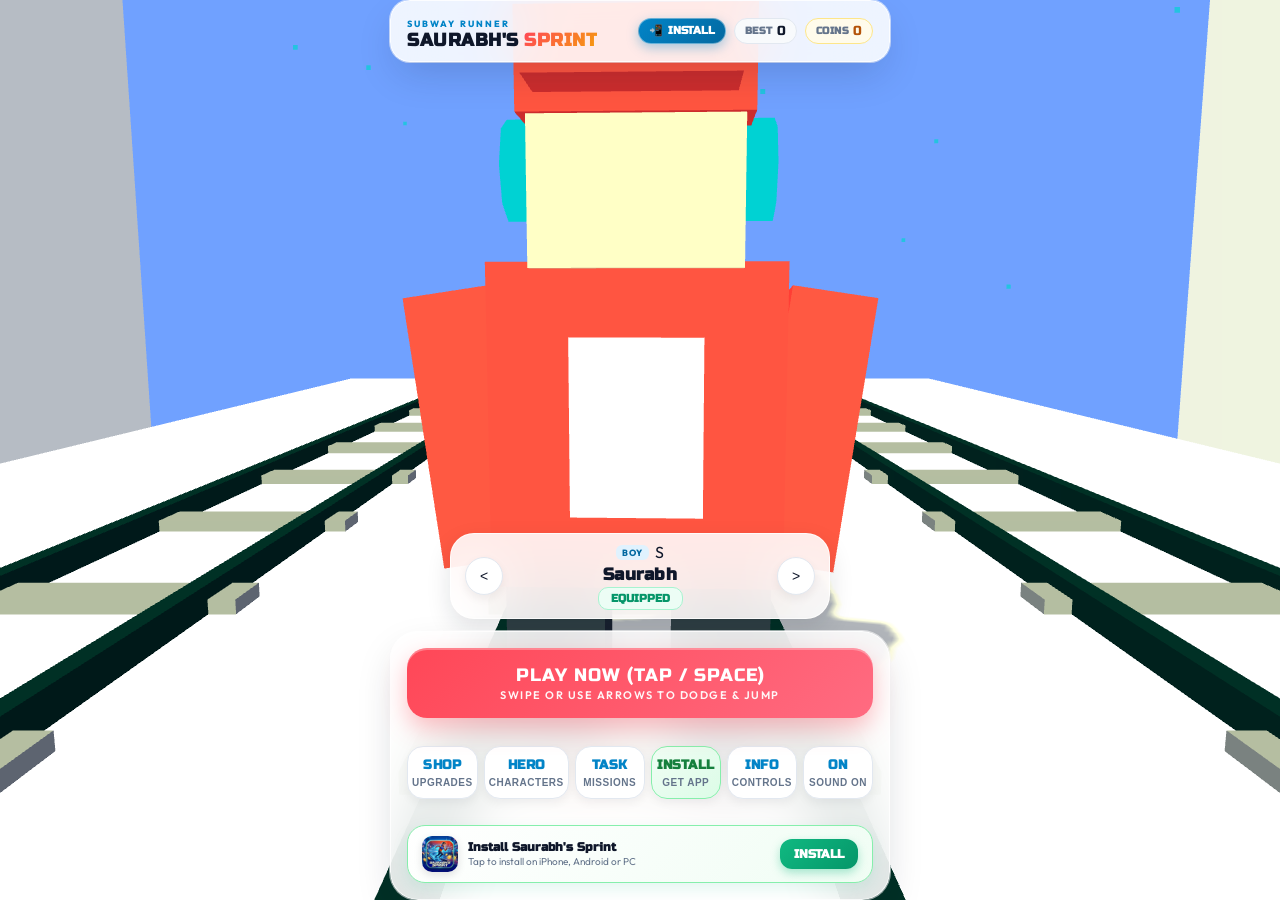
==== Saurabhs_Sprint_Standalone.html @ b57ad307 "Initial commit: Saurabh's Sprint 3D Endless Runner game" ====
<!DOCTYPE html>
<html lang="en">
<head>
  <meta charset="UTF-8">
  <meta name="viewport" content="width=device-width, initial-scale=1.0, maximum-scale=1.0, user-scalable=no, viewport-fit=cover">
  <title>Saurabh's Sprint - 3D Endless Subway Runner</title>
  
  <!-- PWA & Mobile Meta Tags -->
  <link rel="manifest" href="manifest.json">
  <meta name="theme-color" content="#0284c7">
  <meta name="apple-mobile-web-app-capable" content="yes">
  <meta name="apple-mobile-web-app-status-bar-style" content="black-translucent">
  <meta name="apple-mobile-web-app-title" content="Saurabh Sprint">
  <meta name="mobile-web-app-capable" content="yes">
  <meta name="application-name" content="Saurabh's Sprint">
  
  <!-- Apple Touch & Standard Icons -->
  <link rel="apple-touch-icon" sizes="180x180" href="assets/icons/apple-touch-icon.png">
  <link rel="icon" type="image/png" sizes="32x32" href="assets/icons/favicon-32x32.png">
  <link rel="icon" type="image/png" sizes="16x16" href="assets/icons/favicon-16x16.png">
  <link rel="icon" type="image/png" sizes="192x192" href="assets/icons/icon-192.png">
  <link rel="icon" type="image/png" sizes="512x512" href="assets/icons/icon-512.png">
  <link rel="shortcut icon" href="favicon.ico">

  <!-- Google Fonts -->
  <link rel="preconnect" href="https://fonts.googleapis.com">
  <link rel="preconnect" href="https://fonts.gstatic.com" crossorigin>
  <link href="https://fonts.googleapis.com/css2?family=Outfit:wght@400;600;800;900&family=Russo+One&display=swap" rel="stylesheet">

  <!-- Three.js 3D Library (Local with CDN fallback) -->
  <script>
/**
 * @license
 * Copyright 2010-2021 Three.js Authors
 * SPDX-License-Identifier: MIT
 */
!function(t,e){"object"==typeof exports&&"undefined"!=typeof module?e(exports):"function"==typeof define&&define.amd?define(["exports"],e):e((t="undefined"!=typeof globalThis?globalThis:t||self).THREE={})}(this,(function(t){"use strict";const e="128",n=100,i=300,r=301,s=302,a=303,o=304,l=306,c=307,h=1e3,u=1001,d=1002,p=1003,m=1004,f=1005,g=1006,v=1007,y=1008,x=1009,_=1012,w=1014,b=1015,M=1016,S=1020,T=1022,E=1023,A=1026,L=1027,R=33776,C=33777,P=33778,D=33779,I=35840,N=35841,B=35842,z=35843,F=37492,O=37496,H=2300,G=2301,U=2302,k=2400,V=2401,W=2402,j=2500,q=2501,X=3e3,Y=3001,Z=3007,J=3002,Q=3004,K=3005,$=3006,tt=7680,et=35044,nt=35048,it="300 es";class rt{addEventListener(t,e){void 0===this._listeners&&(this._listeners={});const n=this._listeners;void 0===n[t]&&(n[t]=[]),-1===n[t].indexOf(e)&&n[t].push(e)}hasEventListener(t,e){if(void 0===this._listeners)return!1;const n=this._listeners;return void 0!==n[t]&&-1!==n[t].indexOf(e)}removeEventListener(t,e){if(void 0===this._listeners)return;const n=this._listeners[t];if(void 0!==n){const t=n.indexOf(e);-1!==t&&n.splice(t,1)}}dispatchEvent(t){if(void 0===this._listeners)return;const e=this._listeners[t.type];if(void 0!==e){t.target=this;const n=e.slice(0);for(let e=0,i=n.length;e<i;e++)n[e].call(this,t);t.target=null}}}const st=[];for(let t=0;t<256;t++)st[t]=(t<16?"0":"")+t.toString(16);let at=1234567;const ot=Math.PI/180,lt=180/Math.PI;function ct(){const t=4294967295*Math.random()|0,e=4294967295*Math.random()|0,n=4294967295*Math.random()|0,i=4294967295*Math.random()|0;return(st[255&t]+st[t>>8&255]+st[t>>16&255]+st[t>>24&255]+"-"+st[255&e]+st[e>>8&255]+"-"+st[e>>16&15|64]+st[e>>24&255]+"-"+st[63&n|128]+st[n>>8&255]+"-"+st[n>>16&255]+st[n>>24&255]+st[255&i]+st[i>>8&255]+st[i>>16&255]+st[i>>24&255]).toUpperCase()}function ht(t,e,n){return Math.max(e,Math.min(n,t))}function ut(t,e){return(t%e+e)%e}function dt(t,e,n){return(1-n)*t+n*e}function pt(t){return 0==(t&t-1)&&0!==t}function mt(t){return Math.pow(2,Math.ceil(Math.log(t)/Math.LN2))}function ft(t){return Math.pow(2,Math.floor(Math.log(t)/Math.LN2))}var gt=Object.freeze({__proto__:null,DEG2RAD:ot,RAD2DEG:lt,generateUUID:ct,clamp:ht,euclideanModulo:ut,mapLinear:function(t,e,n,i,r){return i+(t-e)*(r-i)/(n-e)},inverseLerp:function(t,e,n){return t!==e?(n-t)/(e-t):0},lerp:dt,damp:function(t,e,n,i){return dt(t,e,1-Math.exp(-n*i))},pingpong:function(t,e=1){return e-Math.abs(ut(t,2*e)-e)},smoothstep:function(t,e,n){return t<=e?0:t>=n?1:(t=(t-e)/(n-e))*t*(3-2*t)},smootherstep:function(t,e,n){return t<=e?0:t>=n?1:(t=(t-e)/(n-e))*t*t*(t*(6*t-15)+10)},randInt:function(t,e){return t+Math.floor(Math.random()*(e-t+1))},randFloat:function(t,e){return t+Math.random()*(e-t)},randFloatSpread:function(t){return t*(.5-Math.random())},seededRandom:function(t){return void 0!==t&&(at=t%2147483647),at=16807*at%2147483647,(at-1)/2147483646},degToRad:function(t){return t*ot},radToDeg:function(t){return t*lt},isPowerOfTwo:pt,ceilPowerOfTwo:mt,floorPowerOfTwo:ft,setQuaternionFromProperEuler:function(t,e,n,i,r){const s=Math.cos,a=Math.sin,o=s(n/2),l=a(n/2),c=s((e+i)/2),h=a((e+i)/2),u=s((e-i)/2),d=a((e-i)/2),p=s((i-e)/2),m=a((i-e)/2);switch(r){case"XYX":t.set(o*h,l*u,l*d,o*c);break;case"YZY":t.set(l*d,o*h,l*u,o*c);break;case"ZXZ":t.set(l*u,l*d,o*h,o*c);break;case"XZX":t.set(o*h,l*m,l*p,o*c);break;case"YXY":t.set(l*p,o*h,l*m,o*c);break;case"ZYZ":t.set(l*m,l*p,o*h,o*c);break;default:console.warn("THREE.MathUtils: .setQuaternionFromProperEuler() encountered an unknown order: "+r)}}});class vt{constructor(t=0,e=0){this.x=t,this.y=e}get width(){return this.x}set width(t){this.x=t}get height(){return this.y}set height(t){this.y=t}set(t,e){return this.x=t,this.y=e,this}setScalar(t){return this.x=t,this.y=t,this}setX(t){return this.x=t,this}setY(t){return this.y=t,this}setComponent(t,e){switch(t){case 0:this.x=e;break;case 1:this.y=e;break;default:throw new Error("index is out of range: "+t)}return this}getComponent(t){switch(t){case 0:return this.x;case 1:return this.y;default:throw new Error("index is out of range: "+t)}}clone(){return new this.constructor(this.x,this.y)}copy(t){return this.x=t.x,this.y=t.y,this}add(t,e){return void 0!==e?(console.warn("THREE.Vector2: .add() now only accepts one argument. Use .addVectors( a, b ) instead."),this.addVectors(t,e)):(this.x+=t.x,this.y+=t.y,this)}addScalar(t){return this.x+=t,this.y+=t,this}addVectors(t,e){return this.x=t.x+e.x,this.y=t.y+e.y,this}addScaledVector(t,e){return this.x+=t.x*e,this.y+=t.y*e,this}sub(t,e){return void 0!==e?(console.warn("THREE.Vector2: .sub() now only accepts one argument. Use .subVectors( a, b ) instead."),this.subVectors(t,e)):(this.x-=t.x,this.y-=t.y,this)}subScalar(t){return this.x-=t,this.y-=t,this}subVectors(t,e){return this.x=t.x-e.x,this.y=t.y-e.y,this}multiply(t){return this.x*=t.x,this.y*=t.y,this}multiplyScalar(t){return this.x*=t,this.y*=t,this}divide(t){return this.x/=t.x,this.y/=t.y,this}divideScalar(t){return this.multiplyScalar(1/t)}applyMatrix3(t){const e=this.x,n=this.y,i=t.elements;return this.x=i[0]*e+i[3]*n+i[6],this.y=i[1]*e+i[4]*n+i[7],this}min(t){return this.x=Math.min(this.x,t.x),this.y=Math.min(this.y,t.y),this}max(t){return this.x=Math.max(this.x,t.x),this.y=Math.max(this.y,t.y),this}clamp(t,e){return this.x=Math.max(t.x,Math.min(e.x,this.x)),this.y=Math.max(t.y,Math.min(e.y,this.y)),this}clampScalar(t,e){return this.x=Math.max(t,Math.min(e,this.x)),this.y=Math.max(t,Math.min(e,this.y)),this}clampLength(t,e){const n=this.length();return this.divideScalar(n||1).multiplyScalar(Math.max(t,Math.min(e,n)))}floor(){return this.x=Math.floor(this.x),this.y=Math.floor(this.y),this}ceil(){return this.x=Math.ceil(this.x),this.y=Math.ceil(this.y),this}round(){return this.x=Math.round(this.x),this.y=Math.round(this.y),this}roundToZero(){return this.x=this.x<0?Math.ceil(this.x):Math.floor(this.x),this.y=this.y<0?Math.ceil(this.y):Math.floor(this.y),this}negate(){return this.x=-this.x,this.y=-this.y,this}dot(t){return this.x*t.x+this.y*t.y}cross(t){return this.x*t.y-this.y*t.x}lengthSq(){return this.x*this.x+this.y*this.y}length(){return Math.sqrt(this.x*this.x+this.y*this.y)}manhattanLength(){return Math.abs(this.x)+Math.abs(this.y)}normalize(){return this.divideScalar(this.length()||1)}angle(){return Math.atan2(-this.y,-this.x)+Math.PI}distanceTo(t){return Math.sqrt(this.distanceToSquared(t))}distanceToSquared(t){const e=this.x-t.x,n=this.y-t.y;return e*e+n*n}manhattanDistanceTo(t){return Math.abs(this.x-t.x)+Math.abs(this.y-t.y)}setLength(t){return this.normalize().multiplyScalar(t)}lerp(t,e){return this.x+=(t.x-this.x)*e,this.y+=(t.y-this.y)*e,this}lerpVectors(t,e,n){return this.x=t.x+(e.x-t.x)*n,this.y=t.y+(e.y-t.y)*n,this}equals(t){return t.x===this.x&&t.y===this.y}fromArray(t,e=0){return this.x=t[e],this.y=t[e+1],this}toArray(t=[],e=0){return t[e]=this.x,t[e+1]=this.y,t}fromBufferAttribute(t,e,n){return void 0!==n&&console.warn("THREE.Vector2: offset has been removed from .fromBufferAttribute()."),this.x=t.getX(e),this.y=t.getY(e),this}rotateAround(t,e){const n=Math.cos(e),i=Math.sin(e),r=this.x-t.x,s=this.y-t.y;return this.x=r*n-s*i+t.x,this.y=r*i+s*n+t.y,this}random(){return this.x=Math.random(),this.y=Math.random(),this}}vt.prototype.isVector2=!0;class yt{constructor(){this.elements=[1,0,0,0,1,0,0,0,1],arguments.length>0&&console.error("THREE.Matrix3: the constructor no longer reads arguments. use .set() instead.")}set(t,e,n,i,r,s,a,o,l){const c=this.elements;return c[0]=t,c[1]=i,c[2]=a,c[3]=e,c[4]=r,c[5]=o,c[6]=n,c[7]=s,c[8]=l,this}identity(){return this.set(1,0,0,0,1,0,0,0,1),this}copy(t){const e=this.elements,n=t.elements;return e[0]=n[0],e[1]=n[1],e[2]=n[2],e[3]=n[3],e[4]=n[4],e[5]=n[5],e[6]=n[6],e[7]=n[7],e[8]=n[8],this}extractBasis(t,e,n){return t.setFromMatrix3Column(this,0),e.setFromMatrix3Column(this,1),n.setFromMatrix3Column(this,2),this}setFromMatrix4(t){const e=t.elements;return this.set(e[0],e[4],e[8],e[1],e[5],e[9],e[2],e[6],e[10]),this}multiply(t){return this.multiplyMatrices(this,t)}premultiply(t){return this.multiplyMatrices(t,this)}multiplyMatrices(t,e){const n=t.elements,i=e.elements,r=this.elements,s=n[0],a=n[3],o=n[6],l=n[1],c=n[4],h=n[7],u=n[2],d=n[5],p=n[8],m=i[0],f=i[3],g=i[6],v=i[1],y=i[4],x=i[7],_=i[2],w=i[5],b=i[8];return r[0]=s*m+a*v+o*_,r[3]=s*f+a*y+o*w,r[6]=s*g+a*x+o*b,r[1]=l*m+c*v+h*_,r[4]=l*f+c*y+h*w,r[7]=l*g+c*x+h*b,r[2]=u*m+d*v+p*_,r[5]=u*f+d*y+p*w,r[8]=u*g+d*x+p*b,this}multiplyScalar(t){const e=this.elements;return e[0]*=t,e[3]*=t,e[6]*=t,e[1]*=t,e[4]*=t,e[7]*=t,e[2]*=t,e[5]*=t,e[8]*=t,this}determinant(){const t=this.elements,e=t[0],n=t[1],i=t[2],r=t[3],s=t[4],a=t[5],o=t[6],l=t[7],c=t[8];return e*s*c-e*a*l-n*r*c+n*a*o+i*r*l-i*s*o}invert(){const t=this.elements,e=t[0],n=t[1],i=t[2],r=t[3],s=t[4],a=t[5],o=t[6],l=t[7],c=t[8],h=c*s-a*l,u=a*o-c*r,d=l*r-s*o,p=e*h+n*u+i*d;if(0===p)return this.set(0,0,0,0,0,0,0,0,0);const m=1/p;return t[0]=h*m,t[1]=(i*l-c*n)*m,t[2]=(a*n-i*s)*m,t[3]=u*m,t[4]=(c*e-i*o)*m,t[5]=(i*r-a*e)*m,t[6]=d*m,t[7]=(n*o-l*e)*m,t[8]=(s*e-n*r)*m,this}transpose(){let t;const e=this.elements;return t=e[1],e[1]=e[3],e[3]=t,t=e[2],e[2]=e[6],e[6]=t,t=e[5],e[5]=e[7],e[7]=t,this}getNormalMatrix(t){return this.setFromMatrix4(t).invert().transpose()}transposeIntoArray(t){const e=this.elements;return t[0]=e[0],t[1]=e[3],t[2]=e[6],t[3]=e[1],t[4]=e[4],t[5]=e[7],t[6]=e[2],t[7]=e[5],t[8]=e[8],this}setUvTransform(t,e,n,i,r,s,a){const o=Math.cos(r),l=Math.sin(r);return this.set(n*o,n*l,-n*(o*s+l*a)+s+t,-i*l,i*o,-i*(-l*s+o*a)+a+e,0,0,1),this}scale(t,e){const n=this.elements;return n[0]*=t,n[3]*=t,n[6]*=t,n[1]*=e,n[4]*=e,n[7]*=e,this}rotate(t){const e=Math.cos(t),n=Math.sin(t),i=this.elements,r=i[0],s=i[3],a=i[6],o=i[1],l=i[4],c=i[7];return i[0]=e*r+n*o,i[3]=e*s+n*l,i[6]=e*a+n*c,i[1]=-n*r+e*o,i[4]=-n*s+e*l,i[7]=-n*a+e*c,this}translate(t,e){const n=this.elements;return n[0]+=t*n[2],n[3]+=t*n[5],n[6]+=t*n[8],n[1]+=e*n[2],n[4]+=e*n[5],n[7]+=e*n[8],this}equals(t){const e=this.elements,n=t.elements;for(let t=0;t<9;t++)if(e[t]!==n[t])return!1;return!0}fromArray(t,e=0){for(let n=0;n<9;n++)this.elements[n]=t[n+e];return this}toArray(t=[],e=0){const n=this.elements;return t[e]=n[0],t[e+1]=n[1],t[e+2]=n[2],t[e+3]=n[3],t[e+4]=n[4],t[e+5]=n[5],t[e+6]=n[6],t[e+7]=n[7],t[e+8]=n[8],t}clone(){return(new this.constructor).fromArray(this.elements)}}let xt;yt.prototype.isMatrix3=!0;class _t{static getDataURL(t){if(/^data:/i.test(t.src))return t.src;if("undefined"==typeof HTMLCanvasElement)return t.src;let e;if(t instanceof HTMLCanvasElement)e=t;else{void 0===xt&&(xt=document.createElementNS("http://www.w3.org/1999/xhtml","canvas")),xt.width=t.width,xt.height=t.height;const n=xt.getContext("2d");t instanceof ImageData?n.putImageData(t,0,0):n.drawImage(t,0,0,t.width,t.height),e=xt}return e.width>2048||e.height>2048?(console.warn("THREE.ImageUtils.getDataURL: Image converted to jpg for performance reasons",t),e.toDataURL("image/jpeg",.6)):e.toDataURL("image/png")}}let wt=0;class bt extends rt{constructor(t=bt.DEFAULT_IMAGE,e=bt.DEFAULT_MAPPING,n=1001,i=1001,r=1006,s=1008,a=1023,o=1009,l=1,c=3e3){super(),Object.defineProperty(this,"id",{value:wt++}),this.uuid=ct(),this.name="",this.image=t,this.mipmaps=[],this.mapping=e,this.wrapS=n,this.wrapT=i,this.magFilter=r,this.minFilter=s,this.anisotropy=l,this.format=a,this.internalFormat=null,this.type=o,this.offset=new vt(0,0),this.repeat=new vt(1,1),this.center=new vt(0,0),this.rotation=0,this.matrixAutoUpdate=!0,this.matrix=new yt,this.generateMipmaps=!0,this.premultiplyAlpha=!1,this.flipY=!0,this.unpackAlignment=4,this.encoding=c,this.version=0,this.onUpdate=null}updateMatrix(){this.matrix.setUvTransform(this.offset.x,this.offset.y,this.repeat.x,this.repeat.y,this.rotation,this.center.x,this.center.y)}clone(){return(new this.constructor).copy(this)}copy(t){return this.name=t.name,this.image=t.image,this.mipmaps=t.mipmaps.slice(0),this.mapping=t.mapping,this.wrapS=t.wrapS,this.wrapT=t.wrapT,this.magFilter=t.magFilter,this.minFilter=t.minFilter,this.anisotropy=t.anisotropy,this.format=t.format,this.internalFormat=t.internalFormat,this.type=t.type,this.offset.copy(t.offset),this.repeat.copy(t.repeat),this.center.copy(t.center),this.rotation=t.rotation,this.matrixAutoUpdate=t.matrixAutoUpdate,this.matrix.copy(t.matrix),this.generateMipmaps=t.generateMipmaps,this.premultiplyAlpha=t.premultiplyAlpha,this.flipY=t.flipY,this.unpackAlignment=t.unpackAlignment,this.encoding=t.encoding,this}toJSON(t){const e=void 0===t||"string"==typeof t;if(!e&&void 0!==t.textures[this.uuid])return t.textures[this.uuid];const n={metadata:{version:4.5,type:"Texture",generator:"Texture.toJSON"},uuid:this.uuid,name:this.name,mapping:this.mapping,repeat:[this.repeat.x,this.repeat.y],offset:[this.offset.x,this.offset.y],center:[this.center.x,this.center.y],rotation:this.rotation,wrap:[this.wrapS,this.wrapT],format:this.format,type:this.type,encoding:this.encoding,minFilter:this.minFilter,magFilter:this.magFilter,anisotropy:this.anisotropy,flipY:this.flipY,premultiplyAlpha:this.premultiplyAlpha,unpackAlignment:this.unpackAlignment};if(void 0!==this.image){const i=this.image;if(void 0===i.uuid&&(i.uuid=ct()),!e&&void 0===t.images[i.uuid]){let e;if(Array.isArray(i)){e=[];for(let t=0,n=i.length;t<n;t++)i[t].isDataTexture?e.push(Mt(i[t].image)):e.push(Mt(i[t]))}else e=Mt(i);t.images[i.uuid]={uuid:i.uuid,url:e}}n.image=i.uuid}return e||(t.textures[this.uuid]=n),n}dispose(){this.dispatchEvent({type:"dispose"})}transformUv(t){if(this.mapping!==i)return t;if(t.applyMatrix3(this.matrix),t.x<0||t.x>1)switch(this.wrapS){case h:t.x=t.x-Math.floor(t.x);break;case u:t.x=t.x<0?0:1;break;case d:1===Math.abs(Math.floor(t.x)%2)?t.x=Math.ceil(t.x)-t.x:t.x=t.x-Math.floor(t.x)}if(t.y<0||t.y>1)switch(this.wrapT){case h:t.y=t.y-Math.floor(t.y);break;case u:t.y=t.y<0?0:1;break;case d:1===Math.abs(Math.floor(t.y)%2)?t.y=Math.ceil(t.y)-t.y:t.y=t.y-Math.floor(t.y)}return this.flipY&&(t.y=1-t.y),t}set needsUpdate(t){!0===t&&this.version++}}function Mt(t){return"undefined"!=typeof HTMLImageElement&&t instanceof HTMLImageElement||"undefined"!=typeof HTMLCanvasElement&&t instanceof HTMLCanvasElement||"undefined"!=typeof ImageBitmap&&t instanceof ImageBitmap?_t.getDataURL(t):t.data?{data:Array.prototype.slice.call(t.data),width:t.width,height:t.height,type:t.data.constructor.name}:(console.warn("THREE.Texture: Unable to serialize Texture."),{})}bt.DEFAULT_IMAGE=void 0,bt.DEFAULT_MAPPING=i,bt.prototype.isTexture=!0;class St{constructor(t=0,e=0,n=0,i=1){this.x=t,this.y=e,this.z=n,this.w=i}get width(){return this.z}set width(t){this.z=t}get height(){return this.w}set height(t){this.w=t}set(t,e,n,i){return this.x=t,this.y=e,this.z=n,this.w=i,this}setScalar(t){return this.x=t,this.y=t,this.z=t,this.w=t,this}setX(t){return this.x=t,this}setY(t){return this.y=t,this}setZ(t){return this.z=t,this}setW(t){return this.w=t,this}setComponent(t,e){switch(t){case 0:this.x=e;break;case 1:this.y=e;break;case 2:this.z=e;break;case 3:this.w=e;break;default:throw new Error("index is out of range: "+t)}return this}getComponent(t){switch(t){case 0:return this.x;case 1:return this.y;case 2:return this.z;case 3:return this.w;default:throw new Error("index is out of range: "+t)}}clone(){return new this.constructor(this.x,this.y,this.z,this.w)}copy(t){return this.x=t.x,this.y=t.y,this.z=t.z,this.w=void 0!==t.w?t.w:1,this}add(t,e){return void 0!==e?(console.warn("THREE.Vector4: .add() now only accepts one argument. Use .addVectors( a, b ) instead."),this.addVectors(t,e)):(this.x+=t.x,this.y+=t.y,this.z+=t.z,this.w+=t.w,this)}addScalar(t){return this.x+=t,this.y+=t,this.z+=t,this.w+=t,this}addVectors(t,e){return this.x=t.x+e.x,this.y=t.y+e.y,this.z=t.z+e.z,this.w=t.w+e.w,this}addScaledVector(t,e){return this.x+=t.x*e,this.y+=t.y*e,this.z+=t.z*e,this.w+=t.w*e,this}sub(t,e){return void 0!==e?(console.warn("THREE.Vector4: .sub() now only accepts one argument. Use .subVectors( a, b ) instead."),this.subVectors(t,e)):(this.x-=t.x,this.y-=t.y,this.z-=t.z,this.w-=t.w,this)}subScalar(t){return this.x-=t,this.y-=t,this.z-=t,this.w-=t,this}subVectors(t,e){return this.x=t.x-e.x,this.y=t.y-e.y,this.z=t.z-e.z,this.w=t.w-e.w,this}multiply(t){return this.x*=t.x,this.y*=t.y,this.z*=t.z,this.w*=t.w,this}multiplyScalar(t){return this.x*=t,this.y*=t,this.z*=t,this.w*=t,this}applyMatrix4(t){const e=this.x,n=this.y,i=this.z,r=this.w,s=t.elements;return this.x=s[0]*e+s[4]*n+s[8]*i+s[12]*r,this.y=s[1]*e+s[5]*n+s[9]*i+s[13]*r,this.z=s[2]*e+s[6]*n+s[10]*i+s[14]*r,this.w=s[3]*e+s[7]*n+s[11]*i+s[15]*r,this}divideScalar(t){return this.multiplyScalar(1/t)}setAxisAngleFromQuaternion(t){this.w=2*Math.acos(t.w);const e=Math.sqrt(1-t.w*t.w);return e<1e-4?(this.x=1,this.y=0,this.z=0):(this.x=t.x/e,this.y=t.y/e,this.z=t.z/e),this}setAxisAngleFromRotationMatrix(t){let e,n,i,r;const s=.01,a=.1,o=t.elements,l=o[0],c=o[4],h=o[8],u=o[1],d=o[5],p=o[9],m=o[2],f=o[6],g=o[10];if(Math.abs(c-u)<s&&Math.abs(h-m)<s&&Math.abs(p-f)<s){if(Math.abs(c+u)<a&&Math.abs(h+m)<a&&Math.abs(p+f)<a&&Math.abs(l+d+g-3)<a)return this.set(1,0,0,0),this;e=Math.PI;const t=(l+1)/2,o=(d+1)/2,v=(g+1)/2,y=(c+u)/4,x=(h+m)/4,_=(p+f)/4;return t>o&&t>v?t<s?(n=0,i=.707106781,r=.707106781):(n=Math.sqrt(t),i=y/n,r=x/n):o>v?o<s?(n=.707106781,i=0,r=.707106781):(i=Math.sqrt(o),n=y/i,r=_/i):v<s?(n=.707106781,i=.707106781,r=0):(r=Math.sqrt(v),n=x/r,i=_/r),this.set(n,i,r,e),this}let v=Math.sqrt((f-p)*(f-p)+(h-m)*(h-m)+(u-c)*(u-c));return Math.abs(v)<.001&&(v=1),this.x=(f-p)/v,this.y=(h-m)/v,this.z=(u-c)/v,this.w=Math.acos((l+d+g-1)/2),this}min(t){return this.x=Math.min(this.x,t.x),this.y=Math.min(this.y,t.y),this.z=Math.min(this.z,t.z),this.w=Math.min(this.w,t.w),this}max(t){return this.x=Math.max(this.x,t.x),this.y=Math.max(this.y,t.y),this.z=Math.max(this.z,t.z),this.w=Math.max(this.w,t.w),this}clamp(t,e){return this.x=Math.max(t.x,Math.min(e.x,this.x)),this.y=Math.max(t.y,Math.min(e.y,this.y)),this.z=Math.max(t.z,Math.min(e.z,this.z)),this.w=Math.max(t.w,Math.min(e.w,this.w)),this}clampScalar(t,e){return this.x=Math.max(t,Math.min(e,this.x)),this.y=Math.max(t,Math.min(e,this.y)),this.z=Math.max(t,Math.min(e,this.z)),this.w=Math.max(t,Math.min(e,this.w)),this}clampLength(t,e){const n=this.length();return this.divideScalar(n||1).multiplyScalar(Math.max(t,Math.min(e,n)))}floor(){return this.x=Math.floor(this.x),this.y=Math.floor(this.y),this.z=Math.floor(this.z),this.w=Math.floor(this.w),this}ceil(){return this.x=Math.ceil(this.x),this.y=Math.ceil(this.y),this.z=Math.ceil(this.z),this.w=Math.ceil(this.w),this}round(){return this.x=Math.round(this.x),this.y=Math.round(this.y),this.z=Math.round(this.z),this.w=Math.round(this.w),this}roundToZero(){return this.x=this.x<0?Math.ceil(this.x):Math.floor(this.x),this.y=this.y<0?Math.ceil(this.y):Math.floor(this.y),this.z=this.z<0?Math.ceil(this.z):Math.floor(this.z),this.w=this.w<0?Math.ceil(this.w):Math.floor(this.w),this}negate(){return this.x=-this.x,this.y=-this.y,this.z=-this.z,this.w=-this.w,this}dot(t){return this.x*t.x+this.y*t.y+this.z*t.z+this.w*t.w}lengthSq(){return this.x*this.x+this.y*this.y+this.z*this.z+this.w*this.w}length(){return Math.sqrt(this.x*this.x+this.y*this.y+this.z*this.z+this.w*this.w)}manhattanLength(){return Math.abs(this.x)+Math.abs(this.y)+Math.abs(this.z)+Math.abs(this.w)}normalize(){return this.divideScalar(this.length()||1)}setLength(t){return this.normalize().multiplyScalar(t)}lerp(t,e){return this.x+=(t.x-this.x)*e,this.y+=(t.y-this.y)*e,this.z+=(t.z-this.z)*e,this.w+=(t.w-this.w)*e,this}lerpVectors(t,e,n){return this.x=t.x+(e.x-t.x)*n,this.y=t.y+(e.y-t.y)*n,this.z=t.z+(e.z-t.z)*n,this.w=t.w+(e.w-t.w)*n,this}equals(t){return t.x===this.x&&t.y===this.y&&t.z===this.z&&t.w===this.w}fromArray(t,e=0){return this.x=t[e],this.y=t[e+1],this.z=t[e+2],this.w=t[e+3],this}toArray(t=[],e=0){return t[e]=this.x,t[e+1]=this.y,t[e+2]=this.z,t[e+3]=this.w,t}fromBufferAttribute(t,e,n){return void 0!==n&&console.warn("THREE.Vector4: offset has been removed from .fromBufferAttribute()."),this.x=t.getX(e),this.y=t.getY(e),this.z=t.getZ(e),this.w=t.getW(e),this}random(){return this.x=Math.random(),this.y=Math.random(),this.z=Math.random(),this.w=Math.random(),this}}St.prototype.isVector4=!0;class Tt extends rt{constructor(t,e,n){super(),this.width=t,this.height=e,this.depth=1,this.scissor=new St(0,0,t,e),this.scissorTest=!1,this.viewport=new St(0,0,t,e),n=n||{},this.texture=new bt(void 0,n.mapping,n.wrapS,n.wrapT,n.magFilter,n.minFilter,n.format,n.type,n.anisotropy,n.encoding),this.texture.image={},this.texture.image.width=t,this.texture.image.height=e,this.texture.image.depth=1,this.texture.generateMipmaps=void 0!==n.generateMipmaps&&n.generateMipmaps,this.texture.minFilter=void 0!==n.minFilter?n.minFilter:g,this.depthBuffer=void 0===n.depthBuffer||n.depthBuffer,this.stencilBuffer=void 0!==n.stencilBuffer&&n.stencilBuffer,this.depthTexture=void 0!==n.depthTexture?n.depthTexture:null}setTexture(t){t.image={width:this.width,height:this.height,depth:this.depth},this.texture=t}setSize(t,e,n=1){this.width===t&&this.height===e&&this.depth===n||(this.width=t,this.height=e,this.depth=n,this.texture.image.width=t,this.texture.image.height=e,this.texture.image.depth=n,this.dispose()),this.viewport.set(0,0,t,e),this.scissor.set(0,0,t,e)}clone(){return(new this.constructor).copy(this)}copy(t){return this.width=t.width,this.height=t.height,this.depth=t.depth,this.viewport.copy(t.viewport),this.texture=t.texture.clone(),this.depthBuffer=t.depthBuffer,this.stencilBuffer=t.stencilBuffer,this.depthTexture=t.depthTexture,this}dispose(){this.dispatchEvent({type:"dispose"})}}Tt.prototype.isWebGLRenderTarget=!0;class Et extends Tt{constructor(t,e,n){super(t,e,n),this.samples=4}copy(t){return super.copy.call(this,t),this.samples=t.samples,this}}Et.prototype.isWebGLMultisampleRenderTarget=!0;class At{constructor(t=0,e=0,n=0,i=1){this._x=t,this._y=e,this._z=n,this._w=i}static slerp(t,e,n,i){return console.warn("THREE.Quaternion: Static .slerp() has been deprecated. Use qm.slerpQuaternions( qa, qb, t ) instead."),n.slerpQuaternions(t,e,i)}static slerpFlat(t,e,n,i,r,s,a){let o=n[i+0],l=n[i+1],c=n[i+2],h=n[i+3];const u=r[s+0],d=r[s+1],p=r[s+2],m=r[s+3];if(0===a)return t[e+0]=o,t[e+1]=l,t[e+2]=c,void(t[e+3]=h);if(1===a)return t[e+0]=u,t[e+1]=d,t[e+2]=p,void(t[e+3]=m);if(h!==m||o!==u||l!==d||c!==p){let t=1-a;const e=o*u+l*d+c*p+h*m,n=e>=0?1:-1,i=1-e*e;if(i>Number.EPSILON){const r=Math.sqrt(i),s=Math.atan2(r,e*n);t=Math.sin(t*s)/r,a=Math.sin(a*s)/r}const r=a*n;if(o=o*t+u*r,l=l*t+d*r,c=c*t+p*r,h=h*t+m*r,t===1-a){const t=1/Math.sqrt(o*o+l*l+c*c+h*h);o*=t,l*=t,c*=t,h*=t}}t[e]=o,t[e+1]=l,t[e+2]=c,t[e+3]=h}static multiplyQuaternionsFlat(t,e,n,i,r,s){const a=n[i],o=n[i+1],l=n[i+2],c=n[i+3],h=r[s],u=r[s+1],d=r[s+2],p=r[s+3];return t[e]=a*p+c*h+o*d-l*u,t[e+1]=o*p+c*u+l*h-a*d,t[e+2]=l*p+c*d+a*u-o*h,t[e+3]=c*p-a*h-o*u-l*d,t}get x(){return this._x}set x(t){this._x=t,this._onChangeCallback()}get y(){return this._y}set y(t){this._y=t,this._onChangeCallback()}get z(){return this._z}set z(t){this._z=t,this._onChangeCallback()}get w(){return this._w}set w(t){this._w=t,this._onChangeCallback()}set(t,e,n,i){return this._x=t,this._y=e,this._z=n,this._w=i,this._onChangeCallback(),this}clone(){return new this.constructor(this._x,this._y,this._z,this._w)}copy(t){return this._x=t.x,this._y=t.y,this._z=t.z,this._w=t.w,this._onChangeCallback(),this}setFromEuler(t,e){if(!t||!t.isEuler)throw new Error("THREE.Quaternion: .setFromEuler() now expects an Euler rotation rather than a Vector3 and order.");const n=t._x,i=t._y,r=t._z,s=t._order,a=Math.cos,o=Math.sin,l=a(n/2),c=a(i/2),h=a(r/2),u=o(n/2),d=o(i/2),p=o(r/2);switch(s){case"XYZ":this._x=u*c*h+l*d*p,this._y=l*d*h-u*c*p,this._z=l*c*p+u*d*h,this._w=l*c*h-u*d*p;break;case"YXZ":this._x=u*c*h+l*d*p,this._y=l*d*h-u*c*p,this._z=l*c*p-u*d*h,this._w=l*c*h+u*d*p;break;case"ZXY":this._x=u*c*h-l*d*p,this._y=l*d*h+u*c*p,this._z=l*c*p+u*d*h,this._w=l*c*h-u*d*p;break;case"ZYX":this._x=u*c*h-l*d*p,this._y=l*d*h+u*c*p,this._z=l*c*p-u*d*h,this._w=l*c*h+u*d*p;break;case"YZX":this._x=u*c*h+l*d*p,this._y=l*d*h+u*c*p,this._z=l*c*p-u*d*h,this._w=l*c*h-u*d*p;break;case"XZY":this._x=u*c*h-l*d*p,this._y=l*d*h-u*c*p,this._z=l*c*p+u*d*h,this._w=l*c*h+u*d*p;break;default:console.warn("THREE.Quaternion: .setFromEuler() encountered an unknown order: "+s)}return!1!==e&&this._onChangeCallback(),this}setFromAxisAngle(t,e){const n=e/2,i=Math.sin(n);return this._x=t.x*i,this._y=t.y*i,this._z=t.z*i,this._w=Math.cos(n),this._onChangeCallback(),this}setFromRotationMatrix(t){const e=t.elements,n=e[0],i=e[4],r=e[8],s=e[1],a=e[5],o=e[9],l=e[2],c=e[6],h=e[10],u=n+a+h;if(u>0){const t=.5/Math.sqrt(u+1);this._w=.25/t,this._x=(c-o)*t,this._y=(r-l)*t,this._z=(s-i)*t}else if(n>a&&n>h){const t=2*Math.sqrt(1+n-a-h);this._w=(c-o)/t,this._x=.25*t,this._y=(i+s)/t,this._z=(r+l)/t}else if(a>h){const t=2*Math.sqrt(1+a-n-h);this._w=(r-l)/t,this._x=(i+s)/t,this._y=.25*t,this._z=(o+c)/t}else{const t=2*Math.sqrt(1+h-n-a);this._w=(s-i)/t,this._x=(r+l)/t,this._y=(o+c)/t,this._z=.25*t}return this._onChangeCallback(),this}setFromUnitVectors(t,e){let n=t.dot(e)+1;return n<Number.EPSILON?(n=0,Math.abs(t.x)>Math.abs(t.z)?(this._x=-t.y,this._y=t.x,this._z=0,this._w=n):(this._x=0,this._y=-t.z,this._z=t.y,this._w=n)):(this._x=t.y*e.z-t.z*e.y,this._y=t.z*e.x-t.x*e.z,this._z=t.x*e.y-t.y*e.x,this._w=n),this.normalize()}angleTo(t){return 2*Math.acos(Math.abs(ht(this.dot(t),-1,1)))}rotateTowards(t,e){const n=this.angleTo(t);if(0===n)return this;const i=Math.min(1,e/n);return this.slerp(t,i),this}identity(){return this.set(0,0,0,1)}invert(){return this.conjugate()}conjugate(){return this._x*=-1,this._y*=-1,this._z*=-1,this._onChangeCallback(),this}dot(t){return this._x*t._x+this._y*t._y+this._z*t._z+this._w*t._w}lengthSq(){return this._x*this._x+this._y*this._y+this._z*this._z+this._w*this._w}length(){return Math.sqrt(this._x*this._x+this._y*this._y+this._z*this._z+this._w*this._w)}normalize(){let t=this.length();return 0===t?(this._x=0,this._y=0,this._z=0,this._w=1):(t=1/t,this._x=this._x*t,this._y=this._y*t,this._z=this._z*t,this._w=this._w*t),this._onChangeCallback(),this}multiply(t,e){return void 0!==e?(console.warn("THREE.Quaternion: .multiply() now only accepts one argument. Use .multiplyQuaternions( a, b ) instead."),this.multiplyQuaternions(t,e)):this.multiplyQuaternions(this,t)}premultiply(t){return this.multiplyQuaternions(t,this)}multiplyQuaternions(t,e){const n=t._x,i=t._y,r=t._z,s=t._w,a=e._x,o=e._y,l=e._z,c=e._w;return this._x=n*c+s*a+i*l-r*o,this._y=i*c+s*o+r*a-n*l,this._z=r*c+s*l+n*o-i*a,this._w=s*c-n*a-i*o-r*l,this._onChangeCallback(),this}slerp(t,e){if(0===e)return this;if(1===e)return this.copy(t);const n=this._x,i=this._y,r=this._z,s=this._w;let a=s*t._w+n*t._x+i*t._y+r*t._z;if(a<0?(this._w=-t._w,this._x=-t._x,this._y=-t._y,this._z=-t._z,a=-a):this.copy(t),a>=1)return this._w=s,this._x=n,this._y=i,this._z=r,this;const o=1-a*a;if(o<=Number.EPSILON){const t=1-e;return this._w=t*s+e*this._w,this._x=t*n+e*this._x,this._y=t*i+e*this._y,this._z=t*r+e*this._z,this.normalize(),this._onChangeCallback(),this}const l=Math.sqrt(o),c=Math.atan2(l,a),h=Math.sin((1-e)*c)/l,u=Math.sin(e*c)/l;return this._w=s*h+this._w*u,this._x=n*h+this._x*u,this._y=i*h+this._y*u,this._z=r*h+this._z*u,this._onChangeCallback(),this}slerpQuaternions(t,e,n){this.copy(t).slerp(e,n)}equals(t){return t._x===this._x&&t._y===this._y&&t._z===this._z&&t._w===this._w}fromArray(t,e=0){return this._x=t[e],this._y=t[e+1],this._z=t[e+2],this._w=t[e+3],this._onChangeCallback(),this}toArray(t=[],e=0){return t[e]=this._x,t[e+1]=this._y,t[e+2]=this._z,t[e+3]=this._w,t}fromBufferAttribute(t,e){return this._x=t.getX(e),this._y=t.getY(e),this._z=t.getZ(e),this._w=t.getW(e),this}_onChange(t){return this._onChangeCallback=t,this}_onChangeCallback(){}}At.prototype.isQuaternion=!0;class Lt{constructor(t=0,e=0,n=0){this.x=t,this.y=e,this.z=n}set(t,e,n){return void 0===n&&(n=this.z),this.x=t,this.y=e,this.z=n,this}setScalar(t){return this.x=t,this.y=t,this.z=t,this}setX(t){return this.x=t,this}setY(t){return this.y=t,this}setZ(t){return this.z=t,this}setComponent(t,e){switch(t){case 0:this.x=e;break;case 1:this.y=e;break;case 2:this.z=e;break;default:throw new Error("index is out of range: "+t)}return this}getComponent(t){switch(t){case 0:return this.x;case 1:return this.y;case 2:return this.z;default:throw new Error("index is out of range: "+t)}}clone(){return new this.constructor(this.x,this.y,this.z)}copy(t){return this.x=t.x,this.y=t.y,this.z=t.z,this}add(t,e){return void 0!==e?(console.warn("THREE.Vector3: .add() now only accepts one argument. Use .addVectors( a, b ) instead."),this.addVectors(t,e)):(this.x+=t.x,this.y+=t.y,this.z+=t.z,this)}addScalar(t){return this.x+=t,this.y+=t,this.z+=t,this}addVectors(t,e){return this.x=t.x+e.x,this.y=t.y+e.y,this.z=t.z+e.z,this}addScaledVector(t,e){return this.x+=t.x*e,this.y+=t.y*e,this.z+=t.z*e,this}sub(t,e){return void 0!==e?(console.warn("THREE.Vector3: .sub() now only accepts one argument. Use .subVectors( a, b ) instead."),this.subVectors(t,e)):(this.x-=t.x,this.y-=t.y,this.z-=t.z,this)}subScalar(t){return this.x-=t,this.y-=t,this.z-=t,this}subVectors(t,e){return this.x=t.x-e.x,this.y=t.y-e.y,this.z=t.z-e.z,this}multiply(t,e){return void 0!==e?(console.warn("THREE.Vector3: .multiply() now only accepts one argument. Use .multiplyVectors( a, b ) instead."),this.multiplyVectors(t,e)):(this.x*=t.x,this.y*=t.y,this.z*=t.z,this)}multiplyScalar(t){return this.x*=t,this.y*=t,this.z*=t,this}multiplyVectors(t,e){return this.x=t.x*e.x,this.y=t.y*e.y,this.z=t.z*e.z,this}applyEuler(t){return t&&t.isEuler||console.error("THREE.Vector3: .applyEuler() now expects an Euler rotation rather than a Vector3 and order."),this.applyQuaternion(Ct.setFromEuler(t))}applyAxisAngle(t,e){return this.applyQuaternion(Ct.setFromAxisAngle(t,e))}applyMatrix3(t){const e=this.x,n=this.y,i=this.z,r=t.elements;return this.x=r[0]*e+r[3]*n+r[6]*i,this.y=r[1]*e+r[4]*n+r[7]*i,this.z=r[2]*e+r[5]*n+r[8]*i,this}applyNormalMatrix(t){return this.applyMatrix3(t).normalize()}applyMatrix4(t){const e=this.x,n=this.y,i=this.z,r=t.elements,s=1/(r[3]*e+r[7]*n+r[11]*i+r[15]);return this.x=(r[0]*e+r[4]*n+r[8]*i+r[12])*s,this.y=(r[1]*e+r[5]*n+r[9]*i+r[13])*s,this.z=(r[2]*e+r[6]*n+r[10]*i+r[14])*s,this}applyQuaternion(t){const e=this.x,n=this.y,i=this.z,r=t.x,s=t.y,a=t.z,o=t.w,l=o*e+s*i-a*n,c=o*n+a*e-r*i,h=o*i+r*n-s*e,u=-r*e-s*n-a*i;return this.x=l*o+u*-r+c*-a-h*-s,this.y=c*o+u*-s+h*-r-l*-a,this.z=h*o+u*-a+l*-s-c*-r,this}project(t){return this.applyMatrix4(t.matrixWorldInverse).applyMatrix4(t.projectionMatrix)}unproject(t){return this.applyMatrix4(t.projectionMatrixInverse).applyMatrix4(t.matrixWorld)}transformDirection(t){const e=this.x,n=this.y,i=this.z,r=t.elements;return this.x=r[0]*e+r[4]*n+r[8]*i,this.y=r[1]*e+r[5]*n+r[9]*i,this.z=r[2]*e+r[6]*n+r[10]*i,this.normalize()}divide(t){return this.x/=t.x,this.y/=t.y,this.z/=t.z,this}divideScalar(t){return this.multiplyScalar(1/t)}min(t){return this.x=Math.min(this.x,t.x),this.y=Math.min(this.y,t.y),this.z=Math.min(this.z,t.z),this}max(t){return this.x=Math.max(this.x,t.x),this.y=Math.max(this.y,t.y),this.z=Math.max(this.z,t.z),this}clamp(t,e){return this.x=Math.max(t.x,Math.min(e.x,this.x)),this.y=Math.max(t.y,Math.min(e.y,this.y)),this.z=Math.max(t.z,Math.min(e.z,this.z)),this}clampScalar(t,e){return this.x=Math.max(t,Math.min(e,this.x)),this.y=Math.max(t,Math.min(e,this.y)),this.z=Math.max(t,Math.min(e,this.z)),this}clampLength(t,e){const n=this.length();return this.divideScalar(n||1).multiplyScalar(Math.max(t,Math.min(e,n)))}floor(){return this.x=Math.floor(this.x),this.y=Math.floor(this.y),this.z=Math.floor(this.z),this}ceil(){return this.x=Math.ceil(this.x),this.y=Math.ceil(this.y),this.z=Math.ceil(this.z),this}round(){return this.x=Math.round(this.x),this.y=Math.round(this.y),this.z=Math.round(this.z),this}roundToZero(){return this.x=this.x<0?Math.ceil(this.x):Math.floor(this.x),this.y=this.y<0?Math.ceil(this.y):Math.floor(this.y),this.z=this.z<0?Math.ceil(this.z):Math.floor(this.z),this}negate(){return this.x=-this.x,this.y=-this.y,this.z=-this.z,this}dot(t){return this.x*t.x+this.y*t.y+this.z*t.z}lengthSq(){return this.x*this.x+this.y*this.y+this.z*this.z}length(){return Math.sqrt(this.x*this.x+this.y*this.y+this.z*this.z)}manhattanLength(){return Math.abs(this.x)+Math.abs(this.y)+Math.abs(this.z)}normalize(){return this.divideScalar(this.length()||1)}setLength(t){return this.normalize().multiplyScalar(t)}lerp(t,e){return this.x+=(t.x-this.x)*e,this.y+=(t.y-this.y)*e,this.z+=(t.z-this.z)*e,this}lerpVectors(t,e,n){return this.x=t.x+(e.x-t.x)*n,this.y=t.y+(e.y-t.y)*n,this.z=t.z+(e.z-t.z)*n,this}cross(t,e){return void 0!==e?(console.warn("THREE.Vector3: .cross() now only accepts one argument. Use .crossVectors( a, b ) instead."),this.crossVectors(t,e)):this.crossVectors(this,t)}crossVectors(t,e){const n=t.x,i=t.y,r=t.z,s=e.x,a=e.y,o=e.z;return this.x=i*o-r*a,this.y=r*s-n*o,this.z=n*a-i*s,this}projectOnVector(t){const e=t.lengthSq();if(0===e)return this.set(0,0,0);const n=t.dot(this)/e;return this.copy(t).multiplyScalar(n)}projectOnPlane(t){return Rt.copy(this).projectOnVector(t),this.sub(Rt)}reflect(t){return this.sub(Rt.copy(t).multiplyScalar(2*this.dot(t)))}angleTo(t){const e=Math.sqrt(this.lengthSq()*t.lengthSq());if(0===e)return Math.PI/2;const n=this.dot(t)/e;return Math.acos(ht(n,-1,1))}distanceTo(t){return Math.sqrt(this.distanceToSquared(t))}distanceToSquared(t){const e=this.x-t.x,n=this.y-t.y,i=this.z-t.z;return e*e+n*n+i*i}manhattanDistanceTo(t){return Math.abs(this.x-t.x)+Math.abs(this.y-t.y)+Math.abs(this.z-t.z)}setFromSpherical(t){return this.setFromSphericalCoords(t.radius,t.phi,t.theta)}setFromSphericalCoords(t,e,n){const i=Math.sin(e)*t;return this.x=i*Math.sin(n),this.y=Math.cos(e)*t,this.z=i*Math.cos(n),this}setFromCylindrical(t){return this.setFromCylindricalCoords(t.radius,t.theta,t.y)}setFromCylindricalCoords(t,e,n){return this.x=t*Math.sin(e),this.y=n,this.z=t*Math.cos(e),this}setFromMatrixPosition(t){const e=t.elements;return this.x=e[12],this.y=e[13],this.z=e[14],this}setFromMatrixScale(t){const e=this.setFromMatrixColumn(t,0).length(),n=this.setFromMatrixColumn(t,1).length(),i=this.setFromMatrixColumn(t,2).length();return this.x=e,this.y=n,this.z=i,this}setFromMatrixColumn(t,e){return this.fromArray(t.elements,4*e)}setFromMatrix3Column(t,e){return this.fromArray(t.elements,3*e)}equals(t){return t.x===this.x&&t.y===this.y&&t.z===this.z}fromArray(t,e=0){return this.x=t[e],this.y=t[e+1],this.z=t[e+2],this}toArray(t=[],e=0){return t[e]=this.x,t[e+1]=this.y,t[e+2]=this.z,t}fromBufferAttribute(t,e,n){return void 0!==n&&console.warn("THREE.Vector3: offset has been removed from .fromBufferAttribute()."),this.x=t.getX(e),this.y=t.getY(e),this.z=t.getZ(e),this}random(){return this.x=Math.random(),this.y=Math.random(),this.z=Math.random(),this}}Lt.prototype.isVector3=!0;const Rt=new Lt,Ct=new At;class Pt{constructor(t=new Lt(1/0,1/0,1/0),e=new Lt(-1/0,-1/0,-1/0)){this.min=t,this.max=e}set(t,e){return this.min.copy(t),this.max.copy(e),this}setFromArray(t){let e=1/0,n=1/0,i=1/0,r=-1/0,s=-1/0,a=-1/0;for(let o=0,l=t.length;o<l;o+=3){const l=t[o],c=t[o+1],h=t[o+2];l<e&&(e=l),c<n&&(n=c),h<i&&(i=h),l>r&&(r=l),c>s&&(s=c),h>a&&(a=h)}return this.min.set(e,n,i),this.max.set(r,s,a),this}setFromBufferAttribute(t){let e=1/0,n=1/0,i=1/0,r=-1/0,s=-1/0,a=-1/0;for(let o=0,l=t.count;o<l;o++){const l=t.getX(o),c=t.getY(o),h=t.getZ(o);l<e&&(e=l),c<n&&(n=c),h<i&&(i=h),l>r&&(r=l),c>s&&(s=c),h>a&&(a=h)}return this.min.set(e,n,i),this.max.set(r,s,a),this}setFromPoints(t){this.makeEmpty();for(let e=0,n=t.length;e<n;e++)this.expandByPoint(t[e]);return this}setFromCenterAndSize(t,e){const n=It.copy(e).multiplyScalar(.5);return this.min.copy(t).sub(n),this.max.copy(t).add(n),this}setFromObject(t){return this.makeEmpty(),this.expandByObject(t)}clone(){return(new this.constructor).copy(this)}copy(t){return this.min.copy(t.min),this.max.copy(t.max),this}makeEmpty(){return this.min.x=this.min.y=this.min.z=1/0,this.max.x=this.max.y=this.max.z=-1/0,this}isEmpty(){return this.max.x<this.min.x||this.max.y<this.min.y||this.max.z<this.min.z}getCenter(t){return void 0===t&&(console.warn("THREE.Box3: .getCenter() target is now required"),t=new Lt),this.isEmpty()?t.set(0,0,0):t.addVectors(this.min,this.max).multiplyScalar(.5)}getSize(t){return void 0===t&&(console.warn("THREE.Box3: .getSize() target is now required"),t=new Lt),this.isEmpty()?t.set(0,0,0):t.subVectors(this.max,this.min)}expandByPoint(t){return this.min.min(t),this.max.max(t),this}expandByVector(t){return this.min.sub(t),this.max.add(t),this}expandByScalar(t){return this.min.addScalar(-t),this.max.addScalar(t),this}expandByObject(t){t.updateWorldMatrix(!1,!1);const e=t.geometry;void 0!==e&&(null===e.boundingBox&&e.computeBoundingBox(),Nt.copy(e.boundingBox),Nt.applyMatrix4(t.matrixWorld),this.union(Nt));const n=t.children;for(let t=0,e=n.length;t<e;t++)this.expandByObject(n[t]);return this}containsPoint(t){return!(t.x<this.min.x||t.x>this.max.x||t.y<this.min.y||t.y>this.max.y||t.z<this.min.z||t.z>this.max.z)}containsBox(t){return this.min.x<=t.min.x&&t.max.x<=this.max.x&&this.min.y<=t.min.y&&t.max.y<=this.max.y&&this.min.z<=t.min.z&&t.max.z<=this.max.z}getParameter(t,e){return void 0===e&&(console.warn("THREE.Box3: .getParameter() target is now required"),e=new Lt),e.set((t.x-this.min.x)/(this.max.x-this.min.x),(t.y-this.min.y)/(this.max.y-this.min.y),(t.z-this.min.z)/(this.max.z-this.min.z))}intersectsBox(t){return!(t.max.x<this.min.x||t.min.x>this.max.x||t.max.y<this.min.y||t.min.y>this.max.y||t.max.z<this.min.z||t.min.z>this.max.z)}intersectsSphere(t){return this.clampPoint(t.center,It),It.distanceToSquared(t.center)<=t.radius*t.radius}intersectsPlane(t){let e,n;return t.normal.x>0?(e=t.normal.x*this.min.x,n=t.normal.x*this.max.x):(e=t.normal.x*this.max.x,n=t.normal.x*this.min.x),t.normal.y>0?(e+=t.normal.y*this.min.y,n+=t.normal.y*this.max.y):(e+=t.normal.y*this.max.y,n+=t.normal.y*this.min.y),t.normal.z>0?(e+=t.normal.z*this.min.z,n+=t.normal.z*this.max.z):(e+=t.normal.z*this.max.z,n+=t.normal.z*this.min.z),e<=-t.constant&&n>=-t.constant}intersectsTriangle(t){if(this.isEmpty())return!1;this.getCenter(Ut),kt.subVectors(this.max,Ut),Bt.subVectors(t.a,Ut),zt.subVectors(t.b,Ut),Ft.subVectors(t.c,Ut),Ot.subVectors(zt,Bt),Ht.subVectors(Ft,zt),Gt.subVectors(Bt,Ft);let e=[0,-Ot.z,Ot.y,0,-Ht.z,Ht.y,0,-Gt.z,Gt.y,Ot.z,0,-Ot.x,Ht.z,0,-Ht.x,Gt.z,0,-Gt.x,-Ot.y,Ot.x,0,-Ht.y,Ht.x,0,-Gt.y,Gt.x,0];return!!jt(e,Bt,zt,Ft,kt)&&(e=[1,0,0,0,1,0,0,0,1],!!jt(e,Bt,zt,Ft,kt)&&(Vt.crossVectors(Ot,Ht),e=[Vt.x,Vt.y,Vt.z],jt(e,Bt,zt,Ft,kt)))}clampPoint(t,e){return void 0===e&&(console.warn("THREE.Box3: .clampPoint() target is now required"),e=new Lt),e.copy(t).clamp(this.min,this.max)}distanceToPoint(t){return It.copy(t).clamp(this.min,this.max).sub(t).length()}getBoundingSphere(t){return void 0===t&&console.error("THREE.Box3: .getBoundingSphere() target is now required"),this.getCenter(t.center),t.radius=.5*this.getSize(It).length(),t}intersect(t){return this.min.max(t.min),this.max.min(t.max),this.isEmpty()&&this.makeEmpty(),this}union(t){return this.min.min(t.min),this.max.max(t.max),this}applyMatrix4(t){return this.isEmpty()||(Dt[0].set(this.min.x,this.min.y,this.min.z).applyMatrix4(t),Dt[1].set(this.min.x,this.min.y,this.max.z).applyMatrix4(t),Dt[2].set(this.min.x,this.max.y,this.min.z).applyMatrix4(t),Dt[3].set(this.min.x,this.max.y,this.max.z).applyMatrix4(t),Dt[4].set(this.max.x,this.min.y,this.min.z).applyMatrix4(t),Dt[5].set(this.max.x,this.min.y,this.max.z).applyMatrix4(t),Dt[6].set(this.max.x,this.max.y,this.min.z).applyMatrix4(t),Dt[7].set(this.max.x,this.max.y,this.max.z).applyMatrix4(t),this.setFromPoints(Dt)),this}translate(t){return this.min.add(t),this.max.add(t),this}equals(t){return t.min.equals(this.min)&&t.max.equals(this.max)}}Pt.prototype.isBox3=!0;const Dt=[new Lt,new Lt,new Lt,new Lt,new Lt,new Lt,new Lt,new Lt],It=new Lt,Nt=new Pt,Bt=new Lt,zt=new Lt,Ft=new Lt,Ot=new Lt,Ht=new Lt,Gt=new Lt,Ut=new Lt,kt=new Lt,Vt=new Lt,Wt=new Lt;function jt(t,e,n,i,r){for(let s=0,a=t.length-3;s<=a;s+=3){Wt.fromArray(t,s);const a=r.x*Math.abs(Wt.x)+r.y*Math.abs(Wt.y)+r.z*Math.abs(Wt.z),o=e.dot(Wt),l=n.dot(Wt),c=i.dot(Wt);if(Math.max(-Math.max(o,l,c),Math.min(o,l,c))>a)return!1}return!0}const qt=new Pt,Xt=new Lt,Yt=new Lt,Zt=new Lt;class Jt{constructor(t=new Lt,e=-1){this.center=t,this.radius=e}set(t,e){return this.center.copy(t),this.radius=e,this}setFromPoints(t,e){const n=this.center;void 0!==e?n.copy(e):qt.setFromPoints(t).getCenter(n);let i=0;for(let e=0,r=t.length;e<r;e++)i=Math.max(i,n.distanceToSquared(t[e]));return this.radius=Math.sqrt(i),this}copy(t){return this.center.copy(t.center),this.radius=t.radius,this}isEmpty(){return this.radius<0}makeEmpty(){return this.center.set(0,0,0),this.radius=-1,this}containsPoint(t){return t.distanceToSquared(this.center)<=this.radius*this.radius}distanceToPoint(t){return t.distanceTo(this.center)-this.radius}intersectsSphere(t){const e=this.radius+t.radius;return t.center.distanceToSquared(this.center)<=e*e}intersectsBox(t){return t.intersectsSphere(this)}intersectsPlane(t){return Math.abs(t.distanceToPoint(this.center))<=this.radius}clampPoint(t,e){const n=this.center.distanceToSquared(t);return void 0===e&&(console.warn("THREE.Sphere: .clampPoint() target is now required"),e=new Lt),e.copy(t),n>this.radius*this.radius&&(e.sub(this.center).normalize(),e.multiplyScalar(this.radius).add(this.center)),e}getBoundingBox(t){return void 0===t&&(console.warn("THREE.Sphere: .getBoundingBox() target is now required"),t=new Pt),this.isEmpty()?(t.makeEmpty(),t):(t.set(this.center,this.center),t.expandByScalar(this.radius),t)}applyMatrix4(t){return this.center.applyMatrix4(t),this.radius=this.radius*t.getMaxScaleOnAxis(),this}translate(t){return this.center.add(t),this}expandByPoint(t){Zt.subVectors(t,this.center);const e=Zt.lengthSq();if(e>this.radius*this.radius){const t=Math.sqrt(e),n=.5*(t-this.radius);this.center.add(Zt.multiplyScalar(n/t)),this.radius+=n}return this}union(t){return Yt.subVectors(t.center,this.center).normalize().multiplyScalar(t.radius),this.expandByPoint(Xt.copy(t.center).add(Yt)),this.expandByPoint(Xt.copy(t.center).sub(Yt)),this}equals(t){return t.center.equals(this.center)&&t.radius===this.radius}clone(){return(new this.constructor).copy(this)}}const Qt=new Lt,Kt=new Lt,$t=new Lt,te=new Lt,ee=new Lt,ne=new Lt,ie=new Lt;class re{constructor(t=new Lt,e=new Lt(0,0,-1)){this.origin=t,this.direction=e}set(t,e){return this.origin.copy(t),this.direction.copy(e),this}copy(t){return this.origin.copy(t.origin),this.direction.copy(t.direction),this}at(t,e){return void 0===e&&(console.warn("THREE.Ray: .at() target is now required"),e=new Lt),e.copy(this.direction).multiplyScalar(t).add(this.origin)}lookAt(t){return this.direction.copy(t).sub(this.origin).normalize(),this}recast(t){return this.origin.copy(this.at(t,Qt)),this}closestPointToPoint(t,e){void 0===e&&(console.warn("THREE.Ray: .closestPointToPoint() target is now required"),e=new Lt),e.subVectors(t,this.origin);const n=e.dot(this.direction);return n<0?e.copy(this.origin):e.copy(this.direction).multiplyScalar(n).add(this.origin)}distanceToPoint(t){return Math.sqrt(this.distanceSqToPoint(t))}distanceSqToPoint(t){const e=Qt.subVectors(t,this.origin).dot(this.direction);return e<0?this.origin.distanceToSquared(t):(Qt.copy(this.direction).multiplyScalar(e).add(this.origin),Qt.distanceToSquared(t))}distanceSqToSegment(t,e,n,i){Kt.copy(t).add(e).multiplyScalar(.5),$t.copy(e).sub(t).normalize(),te.copy(this.origin).sub(Kt);const r=.5*t.distanceTo(e),s=-this.direction.dot($t),a=te.dot(this.direction),o=-te.dot($t),l=te.lengthSq(),c=Math.abs(1-s*s);let h,u,d,p;if(c>0)if(h=s*o-a,u=s*a-o,p=r*c,h>=0)if(u>=-p)if(u<=p){const t=1/c;h*=t,u*=t,d=h*(h+s*u+2*a)+u*(s*h+u+2*o)+l}else u=r,h=Math.max(0,-(s*u+a)),d=-h*h+u*(u+2*o)+l;else u=-r,h=Math.max(0,-(s*u+a)),d=-h*h+u*(u+2*o)+l;else u<=-p?(h=Math.max(0,-(-s*r+a)),u=h>0?-r:Math.min(Math.max(-r,-o),r),d=-h*h+u*(u+2*o)+l):u<=p?(h=0,u=Math.min(Math.max(-r,-o),r),d=u*(u+2*o)+l):(h=Math.max(0,-(s*r+a)),u=h>0?r:Math.min(Math.max(-r,-o),r),d=-h*h+u*(u+2*o)+l);else u=s>0?-r:r,h=Math.max(0,-(s*u+a)),d=-h*h+u*(u+2*o)+l;return n&&n.copy(this.direction).multiplyScalar(h).add(this.origin),i&&i.copy($t).multiplyScalar(u).add(Kt),d}intersectSphere(t,e){Qt.subVectors(t.center,this.origin);const n=Qt.dot(this.direction),i=Qt.dot(Qt)-n*n,r=t.radius*t.radius;if(i>r)return null;const s=Math.sqrt(r-i),a=n-s,o=n+s;return a<0&&o<0?null:a<0?this.at(o,e):this.at(a,e)}intersectsSphere(t){return this.distanceSqToPoint(t.center)<=t.radius*t.radius}distanceToPlane(t){const e=t.normal.dot(this.direction);if(0===e)return 0===t.distanceToPoint(this.origin)?0:null;const n=-(this.origin.dot(t.normal)+t.constant)/e;return n>=0?n:null}intersectPlane(t,e){const n=this.distanceToPlane(t);return null===n?null:this.at(n,e)}intersectsPlane(t){const e=t.distanceToPoint(this.origin);if(0===e)return!0;return t.normal.dot(this.direction)*e<0}intersectBox(t,e){let n,i,r,s,a,o;const l=1/this.direction.x,c=1/this.direction.y,h=1/this.direction.z,u=this.origin;return l>=0?(n=(t.min.x-u.x)*l,i=(t.max.x-u.x)*l):(n=(t.max.x-u.x)*l,i=(t.min.x-u.x)*l),c>=0?(r=(t.min.y-u.y)*c,s=(t.max.y-u.y)*c):(r=(t.max.y-u.y)*c,s=(t.min.y-u.y)*c),n>s||r>i?null:((r>n||n!=n)&&(n=r),(s<i||i!=i)&&(i=s),h>=0?(a=(t.min.z-u.z)*h,o=(t.max.z-u.z)*h):(a=(t.max.z-u.z)*h,o=(t.min.z-u.z)*h),n>o||a>i?null:((a>n||n!=n)&&(n=a),(o<i||i!=i)&&(i=o),i<0?null:this.at(n>=0?n:i,e)))}intersectsBox(t){return null!==this.intersectBox(t,Qt)}intersectTriangle(t,e,n,i,r){ee.subVectors(e,t),ne.subVectors(n,t),ie.crossVectors(ee,ne);let s,a=this.direction.dot(ie);if(a>0){if(i)return null;s=1}else{if(!(a<0))return null;s=-1,a=-a}te.subVectors(this.origin,t);const o=s*this.direction.dot(ne.crossVectors(te,ne));if(o<0)return null;const l=s*this.direction.dot(ee.cross(te));if(l<0)return null;if(o+l>a)return null;const c=-s*te.dot(ie);return c<0?null:this.at(c/a,r)}applyMatrix4(t){return this.origin.applyMatrix4(t),this.direction.transformDirection(t),this}equals(t){return t.origin.equals(this.origin)&&t.direction.equals(this.direction)}clone(){return(new this.constructor).copy(this)}}class se{constructor(){this.elements=[1,0,0,0,0,1,0,0,0,0,1,0,0,0,0,1],arguments.length>0&&console.error("THREE.Matrix4: the constructor no longer reads arguments. use .set() instead.")}set(t,e,n,i,r,s,a,o,l,c,h,u,d,p,m,f){const g=this.elements;return g[0]=t,g[4]=e,g[8]=n,g[12]=i,g[1]=r,g[5]=s,g[9]=a,g[13]=o,g[2]=l,g[6]=c,g[10]=h,g[14]=u,g[3]=d,g[7]=p,g[11]=m,g[15]=f,this}identity(){return this.set(1,0,0,0,0,1,0,0,0,0,1,0,0,0,0,1),this}clone(){return(new se).fromArray(this.elements)}copy(t){const e=this.elements,n=t.elements;return e[0]=n[0],e[1]=n[1],e[2]=n[2],e[3]=n[3],e[4]=n[4],e[5]=n[5],e[6]=n[6],e[7]=n[7],e[8]=n[8],e[9]=n[9],e[10]=n[10],e[11]=n[11],e[12]=n[12],e[13]=n[13],e[14]=n[14],e[15]=n[15],this}copyPosition(t){const e=this.elements,n=t.elements;return e[12]=n[12],e[13]=n[13],e[14]=n[14],this}setFromMatrix3(t){const e=t.elements;return this.set(e[0],e[3],e[6],0,e[1],e[4],e[7],0,e[2],e[5],e[8],0,0,0,0,1),this}extractBasis(t,e,n){return t.setFromMatrixColumn(this,0),e.setFromMatrixColumn(this,1),n.setFromMatrixColumn(this,2),this}makeBasis(t,e,n){return this.set(t.x,e.x,n.x,0,t.y,e.y,n.y,0,t.z,e.z,n.z,0,0,0,0,1),this}extractRotation(t){const e=this.elements,n=t.elements,i=1/ae.setFromMatrixColumn(t,0).length(),r=1/ae.setFromMatrixColumn(t,1).length(),s=1/ae.setFromMatrixColumn(t,2).length();return e[0]=n[0]*i,e[1]=n[1]*i,e[2]=n[2]*i,e[3]=0,e[4]=n[4]*r,e[5]=n[5]*r,e[6]=n[6]*r,e[7]=0,e[8]=n[8]*s,e[9]=n[9]*s,e[10]=n[10]*s,e[11]=0,e[12]=0,e[13]=0,e[14]=0,e[15]=1,this}makeRotationFromEuler(t){t&&t.isEuler||console.error("THREE.Matrix4: .makeRotationFromEuler() now expects a Euler rotation rather than a Vector3 and order.");const e=this.elements,n=t.x,i=t.y,r=t.z,s=Math.cos(n),a=Math.sin(n),o=Math.cos(i),l=Math.sin(i),c=Math.cos(r),h=Math.sin(r);if("XYZ"===t.order){const t=s*c,n=s*h,i=a*c,r=a*h;e[0]=o*c,e[4]=-o*h,e[8]=l,e[1]=n+i*l,e[5]=t-r*l,e[9]=-a*o,e[2]=r-t*l,e[6]=i+n*l,e[10]=s*o}else if("YXZ"===t.order){const t=o*c,n=o*h,i=l*c,r=l*h;e[0]=t+r*a,e[4]=i*a-n,e[8]=s*l,e[1]=s*h,e[5]=s*c,e[9]=-a,e[2]=n*a-i,e[6]=r+t*a,e[10]=s*o}else if("ZXY"===t.order){const t=o*c,n=o*h,i=l*c,r=l*h;e[0]=t-r*a,e[4]=-s*h,e[8]=i+n*a,e[1]=n+i*a,e[5]=s*c,e[9]=r-t*a,e[2]=-s*l,e[6]=a,e[10]=s*o}else if("ZYX"===t.order){const t=s*c,n=s*h,i=a*c,r=a*h;e[0]=o*c,e[4]=i*l-n,e[8]=t*l+r,e[1]=o*h,e[5]=r*l+t,e[9]=n*l-i,e[2]=-l,e[6]=a*o,e[10]=s*o}else if("YZX"===t.order){const t=s*o,n=s*l,i=a*o,r=a*l;e[0]=o*c,e[4]=r-t*h,e[8]=i*h+n,e[1]=h,e[5]=s*c,e[9]=-a*c,e[2]=-l*c,e[6]=n*h+i,e[10]=t-r*h}else if("XZY"===t.order){const t=s*o,n=s*l,i=a*o,r=a*l;e[0]=o*c,e[4]=-h,e[8]=l*c,e[1]=t*h+r,e[5]=s*c,e[9]=n*h-i,e[2]=i*h-n,e[6]=a*c,e[10]=r*h+t}return e[3]=0,e[7]=0,e[11]=0,e[12]=0,e[13]=0,e[14]=0,e[15]=1,this}makeRotationFromQuaternion(t){return this.compose(le,t,ce)}lookAt(t,e,n){const i=this.elements;return de.subVectors(t,e),0===de.lengthSq()&&(de.z=1),de.normalize(),he.crossVectors(n,de),0===he.lengthSq()&&(1===Math.abs(n.z)?de.x+=1e-4:de.z+=1e-4,de.normalize(),he.crossVectors(n,de)),he.normalize(),ue.crossVectors(de,he),i[0]=he.x,i[4]=ue.x,i[8]=de.x,i[1]=he.y,i[5]=ue.y,i[9]=de.y,i[2]=he.z,i[6]=ue.z,i[10]=de.z,this}multiply(t,e){return void 0!==e?(console.warn("THREE.Matrix4: .multiply() now only accepts one argument. Use .multiplyMatrices( a, b ) instead."),this.multiplyMatrices(t,e)):this.multiplyMatrices(this,t)}premultiply(t){return this.multiplyMatrices(t,this)}multiplyMatrices(t,e){const n=t.elements,i=e.elements,r=this.elements,s=n[0],a=n[4],o=n[8],l=n[12],c=n[1],h=n[5],u=n[9],d=n[13],p=n[2],m=n[6],f=n[10],g=n[14],v=n[3],y=n[7],x=n[11],_=n[15],w=i[0],b=i[4],M=i[8],S=i[12],T=i[1],E=i[5],A=i[9],L=i[13],R=i[2],C=i[6],P=i[10],D=i[14],I=i[3],N=i[7],B=i[11],z=i[15];return r[0]=s*w+a*T+o*R+l*I,r[4]=s*b+a*E+o*C+l*N,r[8]=s*M+a*A+o*P+l*B,r[12]=s*S+a*L+o*D+l*z,r[1]=c*w+h*T+u*R+d*I,r[5]=c*b+h*E+u*C+d*N,r[9]=c*M+h*A+u*P+d*B,r[13]=c*S+h*L+u*D+d*z,r[2]=p*w+m*T+f*R+g*I,r[6]=p*b+m*E+f*C+g*N,r[10]=p*M+m*A+f*P+g*B,r[14]=p*S+m*L+f*D+g*z,r[3]=v*w+y*T+x*R+_*I,r[7]=v*b+y*E+x*C+_*N,r[11]=v*M+y*A+x*P+_*B,r[15]=v*S+y*L+x*D+_*z,this}multiplyScalar(t){const e=this.elements;return e[0]*=t,e[4]*=t,e[8]*=t,e[12]*=t,e[1]*=t,e[5]*=t,e[9]*=t,e[13]*=t,e[2]*=t,e[6]*=t,e[10]*=t,e[14]*=t,e[3]*=t,e[7]*=t,e[11]*=t,e[15]*=t,this}determinant(){const t=this.elements,e=t[0],n=t[4],i=t[8],r=t[12],s=t[1],a=t[5],o=t[9],l=t[13],c=t[2],h=t[6],u=t[10],d=t[14];return t[3]*(+r*o*h-i*l*h-r*a*u+n*l*u+i*a*d-n*o*d)+t[7]*(+e*o*d-e*l*u+r*s*u-i*s*d+i*l*c-r*o*c)+t[11]*(+e*l*h-e*a*d-r*s*h+n*s*d+r*a*c-n*l*c)+t[15]*(-i*a*c-e*o*h+e*a*u+i*s*h-n*s*u+n*o*c)}transpose(){const t=this.elements;let e;return e=t[1],t[1]=t[4],t[4]=e,e=t[2],t[2]=t[8],t[8]=e,e=t[6],t[6]=t[9],t[9]=e,e=t[3],t[3]=t[12],t[12]=e,e=t[7],t[7]=t[13],t[13]=e,e=t[11],t[11]=t[14],t[14]=e,this}setPosition(t,e,n){const i=this.elements;return t.isVector3?(i[12]=t.x,i[13]=t.y,i[14]=t.z):(i[12]=t,i[13]=e,i[14]=n),this}invert(){const t=this.elements,e=t[0],n=t[1],i=t[2],r=t[3],s=t[4],a=t[5],o=t[6],l=t[7],c=t[8],h=t[9],u=t[10],d=t[11],p=t[12],m=t[13],f=t[14],g=t[15],v=h*f*l-m*u*l+m*o*d-a*f*d-h*o*g+a*u*g,y=p*u*l-c*f*l-p*o*d+s*f*d+c*o*g-s*u*g,x=c*m*l-p*h*l+p*a*d-s*m*d-c*a*g+s*h*g,_=p*h*o-c*m*o-p*a*u+s*m*u+c*a*f-s*h*f,w=e*v+n*y+i*x+r*_;if(0===w)return this.set(0,0,0,0,0,0,0,0,0,0,0,0,0,0,0,0);const b=1/w;return t[0]=v*b,t[1]=(m*u*r-h*f*r-m*i*d+n*f*d+h*i*g-n*u*g)*b,t[2]=(a*f*r-m*o*r+m*i*l-n*f*l-a*i*g+n*o*g)*b,t[3]=(h*o*r-a*u*r-h*i*l+n*u*l+a*i*d-n*o*d)*b,t[4]=y*b,t[5]=(c*f*r-p*u*r+p*i*d-e*f*d-c*i*g+e*u*g)*b,t[6]=(p*o*r-s*f*r-p*i*l+e*f*l+s*i*g-e*o*g)*b,t[7]=(s*u*r-c*o*r+c*i*l-e*u*l-s*i*d+e*o*d)*b,t[8]=x*b,t[9]=(p*h*r-c*m*r-p*n*d+e*m*d+c*n*g-e*h*g)*b,t[10]=(s*m*r-p*a*r+p*n*l-e*m*l-s*n*g+e*a*g)*b,t[11]=(c*a*r-s*h*r-c*n*l+e*h*l+s*n*d-e*a*d)*b,t[12]=_*b,t[13]=(c*m*i-p*h*i+p*n*u-e*m*u-c*n*f+e*h*f)*b,t[14]=(p*a*i-s*m*i-p*n*o+e*m*o+s*n*f-e*a*f)*b,t[15]=(s*h*i-c*a*i+c*n*o-e*h*o-s*n*u+e*a*u)*b,this}scale(t){const e=this.elements,n=t.x,i=t.y,r=t.z;return e[0]*=n,e[4]*=i,e[8]*=r,e[1]*=n,e[5]*=i,e[9]*=r,e[2]*=n,e[6]*=i,e[10]*=r,e[3]*=n,e[7]*=i,e[11]*=r,this}getMaxScaleOnAxis(){const t=this.elements,e=t[0]*t[0]+t[1]*t[1]+t[2]*t[2],n=t[4]*t[4]+t[5]*t[5]+t[6]*t[6],i=t[8]*t[8]+t[9]*t[9]+t[10]*t[10];return Math.sqrt(Math.max(e,n,i))}makeTranslation(t,e,n){return this.set(1,0,0,t,0,1,0,e,0,0,1,n,0,0,0,1),this}makeRotationX(t){const e=Math.cos(t),n=Math.sin(t);return this.set(1,0,0,0,0,e,-n,0,0,n,e,0,0,0,0,1),this}makeRotationY(t){const e=Math.cos(t),n=Math.sin(t);return this.set(e,0,n,0,0,1,0,0,-n,0,e,0,0,0,0,1),this}makeRotationZ(t){const e=Math.cos(t),n=Math.sin(t);return this.set(e,-n,0,0,n,e,0,0,0,0,1,0,0,0,0,1),this}makeRotationAxis(t,e){const n=Math.cos(e),i=Math.sin(e),r=1-n,s=t.x,a=t.y,o=t.z,l=r*s,c=r*a;return this.set(l*s+n,l*a-i*o,l*o+i*a,0,l*a+i*o,c*a+n,c*o-i*s,0,l*o-i*a,c*o+i*s,r*o*o+n,0,0,0,0,1),this}makeScale(t,e,n){return this.set(t,0,0,0,0,e,0,0,0,0,n,0,0,0,0,1),this}makeShear(t,e,n){return this.set(1,e,n,0,t,1,n,0,t,e,1,0,0,0,0,1),this}compose(t,e,n){const i=this.elements,r=e._x,s=e._y,a=e._z,o=e._w,l=r+r,c=s+s,h=a+a,u=r*l,d=r*c,p=r*h,m=s*c,f=s*h,g=a*h,v=o*l,y=o*c,x=o*h,_=n.x,w=n.y,b=n.z;return i[0]=(1-(m+g))*_,i[1]=(d+x)*_,i[2]=(p-y)*_,i[3]=0,i[4]=(d-x)*w,i[5]=(1-(u+g))*w,i[6]=(f+v)*w,i[7]=0,i[8]=(p+y)*b,i[9]=(f-v)*b,i[10]=(1-(u+m))*b,i[11]=0,i[12]=t.x,i[13]=t.y,i[14]=t.z,i[15]=1,this}decompose(t,e,n){const i=this.elements;let r=ae.set(i[0],i[1],i[2]).length();const s=ae.set(i[4],i[5],i[6]).length(),a=ae.set(i[8],i[9],i[10]).length();this.determinant()<0&&(r=-r),t.x=i[12],t.y=i[13],t.z=i[14],oe.copy(this);const o=1/r,l=1/s,c=1/a;return oe.elements[0]*=o,oe.elements[1]*=o,oe.elements[2]*=o,oe.elements[4]*=l,oe.elements[5]*=l,oe.elements[6]*=l,oe.elements[8]*=c,oe.elements[9]*=c,oe.elements[10]*=c,e.setFromRotationMatrix(oe),n.x=r,n.y=s,n.z=a,this}makePerspective(t,e,n,i,r,s){void 0===s&&console.warn("THREE.Matrix4: .makePerspective() has been redefined and has a new signature. Please check the docs.");const a=this.elements,o=2*r/(e-t),l=2*r/(n-i),c=(e+t)/(e-t),h=(n+i)/(n-i),u=-(s+r)/(s-r),d=-2*s*r/(s-r);return a[0]=o,a[4]=0,a[8]=c,a[12]=0,a[1]=0,a[5]=l,a[9]=h,a[13]=0,a[2]=0,a[6]=0,a[10]=u,a[14]=d,a[3]=0,a[7]=0,a[11]=-1,a[15]=0,this}makeOrthographic(t,e,n,i,r,s){const a=this.elements,o=1/(e-t),l=1/(n-i),c=1/(s-r),h=(e+t)*o,u=(n+i)*l,d=(s+r)*c;return a[0]=2*o,a[4]=0,a[8]=0,a[12]=-h,a[1]=0,a[5]=2*l,a[9]=0,a[13]=-u,a[2]=0,a[6]=0,a[10]=-2*c,a[14]=-d,a[3]=0,a[7]=0,a[11]=0,a[15]=1,this}equals(t){const e=this.elements,n=t.elements;for(let t=0;t<16;t++)if(e[t]!==n[t])return!1;return!0}fromArray(t,e=0){for(let n=0;n<16;n++)this.elements[n]=t[n+e];return this}toArray(t=[],e=0){const n=this.elements;return t[e]=n[0],t[e+1]=n[1],t[e+2]=n[2],t[e+3]=n[3],t[e+4]=n[4],t[e+5]=n[5],t[e+6]=n[6],t[e+7]=n[7],t[e+8]=n[8],t[e+9]=n[9],t[e+10]=n[10],t[e+11]=n[11],t[e+12]=n[12],t[e+13]=n[13],t[e+14]=n[14],t[e+15]=n[15],t}}se.prototype.isMatrix4=!0;const ae=new Lt,oe=new se,le=new Lt(0,0,0),ce=new Lt(1,1,1),he=new Lt,ue=new Lt,de=new Lt,pe=new se,me=new At;class fe{constructor(t=0,e=0,n=0,i=fe.DefaultOrder){this._x=t,this._y=e,this._z=n,this._order=i}get x(){return this._x}set x(t){this._x=t,this._onChangeCallback()}get y(){return this._y}set y(t){this._y=t,this._onChangeCallback()}get z(){return this._z}set z(t){this._z=t,this._onChangeCallback()}get order(){return this._order}set order(t){this._order=t,this._onChangeCallback()}set(t,e,n,i){return this._x=t,this._y=e,this._z=n,this._order=i||this._order,this._onChangeCallback(),this}clone(){return new this.constructor(this._x,this._y,this._z,this._order)}copy(t){return this._x=t._x,this._y=t._y,this._z=t._z,this._order=t._order,this._onChangeCallback(),this}setFromRotationMatrix(t,e,n){const i=t.elements,r=i[0],s=i[4],a=i[8],o=i[1],l=i[5],c=i[9],h=i[2],u=i[6],d=i[10];switch(e=e||this._order){case"XYZ":this._y=Math.asin(ht(a,-1,1)),Math.abs(a)<.9999999?(this._x=Math.atan2(-c,d),this._z=Math.atan2(-s,r)):(this._x=Math.atan2(u,l),this._z=0);break;case"YXZ":this._x=Math.asin(-ht(c,-1,1)),Math.abs(c)<.9999999?(this._y=Math.atan2(a,d),this._z=Math.atan2(o,l)):(this._y=Math.atan2(-h,r),this._z=0);break;case"ZXY":this._x=Math.asin(ht(u,-1,1)),Math.abs(u)<.9999999?(this._y=Math.atan2(-h,d),this._z=Math.atan2(-s,l)):(this._y=0,this._z=Math.atan2(o,r));break;case"ZYX":this._y=Math.asin(-ht(h,-1,1)),Math.abs(h)<.9999999?(this._x=Math.atan2(u,d),this._z=Math.atan2(o,r)):(this._x=0,this._z=Math.atan2(-s,l));break;case"YZX":this._z=Math.asin(ht(o,-1,1)),Math.abs(o)<.9999999?(this._x=Math.atan2(-c,l),this._y=Math.atan2(-h,r)):(this._x=0,this._y=Math.atan2(a,d));break;case"XZY":this._z=Math.asin(-ht(s,-1,1)),Math.abs(s)<.9999999?(this._x=Math.atan2(u,l),this._y=Math.atan2(a,r)):(this._x=Math.atan2(-c,d),this._y=0);break;default:console.warn("THREE.Euler: .setFromRotationMatrix() encountered an unknown order: "+e)}return this._order=e,!1!==n&&this._onChangeCallback(),this}setFromQuaternion(t,e,n){return pe.makeRotationFromQuaternion(t),this.setFromRotationMatrix(pe,e,n)}setFromVector3(t,e){return this.set(t.x,t.y,t.z,e||this._order)}reorder(t){return me.setFromEuler(this),this.setFromQuaternion(me,t)}equals(t){return t._x===this._x&&t._y===this._y&&t._z===this._z&&t._order===this._order}fromArray(t){return this._x=t[0],this._y=t[1],this._z=t[2],void 0!==t[3]&&(this._order=t[3]),this._onChangeCallback(),this}toArray(t=[],e=0){return t[e]=this._x,t[e+1]=this._y,t[e+2]=this._z,t[e+3]=this._order,t}toVector3(t){return t?t.set(this._x,this._y,this._z):new Lt(this._x,this._y,this._z)}_onChange(t){return this._onChangeCallback=t,this}_onChangeCallback(){}}fe.prototype.isEuler=!0,fe.DefaultOrder="XYZ",fe.RotationOrders=["XYZ","YZX","ZXY","XZY","YXZ","ZYX"];class ge{constructor(){this.mask=1}set(t){this.mask=1<<t|0}enable(t){this.mask|=1<<t|0}enableAll(){this.mask=-1}toggle(t){this.mask^=1<<t|0}disable(t){this.mask&=~(1<<t|0)}disableAll(){this.mask=0}test(t){return 0!=(this.mask&t.mask)}}let ve=0;const ye=new Lt,xe=new At,_e=new se,we=new Lt,be=new Lt,Me=new Lt,Se=new At,Te=new Lt(1,0,0),Ee=new Lt(0,1,0),Ae=new Lt(0,0,1),Le={type:"added"},Re={type:"removed"};class Ce extends rt{constructor(){super(),Object.defineProperty(this,"id",{value:ve++}),this.uuid=ct(),this.name="",this.type="Object3D",this.parent=null,this.children=[],this.up=Ce.DefaultUp.clone();const t=new Lt,e=new fe,n=new At,i=new Lt(1,1,1);e._onChange((function(){n.setFromEuler(e,!1)})),n._onChange((function(){e.setFromQuaternion(n,void 0,!1)})),Object.defineProperties(this,{position:{configurable:!0,enumerable:!0,value:t},rotation:{configurable:!0,enumerable:!0,value:e},quaternion:{configurable:!0,enumerable:!0,value:n},scale:{configurable:!0,enumerable:!0,value:i},modelViewMatrix:{value:new se},normalMatrix:{value:new yt}}),this.matrix=new se,this.matrixWorld=new se,this.matrixAutoUpdate=Ce.DefaultMatrixAutoUpdate,this.matrixWorldNeedsUpdate=!1,this.layers=new ge,this.visible=!0,this.castShadow=!1,this.receiveShadow=!1,this.frustumCulled=!0,this.renderOrder=0,this.animations=[],this.userData={}}onBeforeRender(){}onAfterRender(){}applyMatrix4(t){this.matrixAutoUpdate&&this.updateMatrix(),this.matrix.premultiply(t),this.matrix.decompose(this.position,this.quaternion,this.scale)}applyQuaternion(t){return this.quaternion.premultiply(t),this}setRotationFromAxisAngle(t,e){this.quaternion.setFromAxisAngle(t,e)}setRotationFromEuler(t){this.quaternion.setFromEuler(t,!0)}setRotationFromMatrix(t){this.quaternion.setFromRotationMatrix(t)}setRotationFromQuaternion(t){this.quaternion.copy(t)}rotateOnAxis(t,e){return xe.setFromAxisAngle(t,e),this.quaternion.multiply(xe),this}rotateOnWorldAxis(t,e){return xe.setFromAxisAngle(t,e),this.quaternion.premultiply(xe),this}rotateX(t){return this.rotateOnAxis(Te,t)}rotateY(t){return this.rotateOnAxis(Ee,t)}rotateZ(t){return this.rotateOnAxis(Ae,t)}translateOnAxis(t,e){return ye.copy(t).applyQuaternion(this.quaternion),this.position.add(ye.multiplyScalar(e)),this}translateX(t){return this.translateOnAxis(Te,t)}translateY(t){return this.translateOnAxis(Ee,t)}translateZ(t){return this.translateOnAxis(Ae,t)}localToWorld(t){return t.applyMatrix4(this.matrixWorld)}worldToLocal(t){return t.applyMatrix4(_e.copy(this.matrixWorld).invert())}lookAt(t,e,n){t.isVector3?we.copy(t):we.set(t,e,n);const i=this.parent;this.updateWorldMatrix(!0,!1),be.setFromMatrixPosition(this.matrixWorld),this.isCamera||this.isLight?_e.lookAt(be,we,this.up):_e.lookAt(we,be,this.up),this.quaternion.setFromRotationMatrix(_e),i&&(_e.extractRotation(i.matrixWorld),xe.setFromRotationMatrix(_e),this.quaternion.premultiply(xe.invert()))}add(t){if(arguments.length>1){for(let t=0;t<arguments.length;t++)this.add(arguments[t]);return this}return t===this?(console.error("THREE.Object3D.add: object can't be added as a child of itself.",t),this):(t&&t.isObject3D?(null!==t.parent&&t.parent.remove(t),t.parent=this,this.children.push(t),t.dispatchEvent(Le)):console.error("THREE.Object3D.add: object not an instance of THREE.Object3D.",t),this)}remove(t){if(arguments.length>1){for(let t=0;t<arguments.length;t++)this.remove(arguments[t]);return this}const e=this.children.indexOf(t);return-1!==e&&(t.parent=null,this.children.splice(e,1),t.dispatchEvent(Re)),this}clear(){for(let t=0;t<this.children.length;t++){const e=this.children[t];e.parent=null,e.dispatchEvent(Re)}return this.children.length=0,this}attach(t){return this.updateWorldMatrix(!0,!1),_e.copy(this.matrixWorld).invert(),null!==t.parent&&(t.parent.updateWorldMatrix(!0,!1),_e.multiply(t.parent.matrixWorld)),t.applyMatrix4(_e),this.add(t),t.updateWorldMatrix(!1,!0),this}getObjectById(t){return this.getObjectByProperty("id",t)}getObjectByName(t){return this.getObjectByProperty("name",t)}getObjectByProperty(t,e){if(this[t]===e)return this;for(let n=0,i=this.children.length;n<i;n++){const i=this.children[n].getObjectByProperty(t,e);if(void 0!==i)return i}}getWorldPosition(t){return void 0===t&&(console.warn("THREE.Object3D: .getWorldPosition() target is now required"),t=new Lt),this.updateWorldMatrix(!0,!1),t.setFromMatrixPosition(this.matrixWorld)}getWorldQuaternion(t){return void 0===t&&(console.warn("THREE.Object3D: .getWorldQuaternion() target is now required"),t=new At),this.updateWorldMatrix(!0,!1),this.matrixWorld.decompose(be,t,Me),t}getWorldScale(t){return void 0===t&&(console.warn("THREE.Object3D: .getWorldScale() target is now required"),t=new Lt),this.updateWorldMatrix(!0,!1),this.matrixWorld.decompose(be,Se,t),t}getWorldDirection(t){void 0===t&&(console.warn("THREE.Object3D: .getWorldDirection() target is now required"),t=new Lt),this.updateWorldMatrix(!0,!1);const e=this.matrixWorld.elements;return t.set(e[8],e[9],e[10]).normalize()}raycast(){}traverse(t){t(this);const e=this.children;for(let n=0,i=e.length;n<i;n++)e[n].traverse(t)}traverseVisible(t){if(!1===this.visible)return;t(this);const e=this.children;for(let n=0,i=e.length;n<i;n++)e[n].traverseVisible(t)}traverseAncestors(t){const e=this.parent;null!==e&&(t(e),e.traverseAncestors(t))}updateMatrix(){this.matrix.compose(this.position,this.quaternion,this.scale),this.matrixWorldNeedsUpdate=!0}updateMatrixWorld(t){this.matrixAutoUpdate&&this.updateMatrix(),(this.matrixWorldNeedsUpdate||t)&&(null===this.parent?this.matrixWorld.copy(this.matrix):this.matrixWorld.multiplyMatrices(this.parent.matrixWorld,this.matrix),this.matrixWorldNeedsUpdate=!1,t=!0);const e=this.children;for(let n=0,i=e.length;n<i;n++)e[n].updateMatrixWorld(t)}updateWorldMatrix(t,e){const n=this.parent;if(!0===t&&null!==n&&n.updateWorldMatrix(!0,!1),this.matrixAutoUpdate&&this.updateMatrix(),null===this.parent?this.matrixWorld.copy(this.matrix):this.matrixWorld.multiplyMatrices(this.parent.matrixWorld,this.matrix),!0===e){const t=this.children;for(let e=0,n=t.length;e<n;e++)t[e].updateWorldMatrix(!1,!0)}}toJSON(t){const e=void 0===t||"string"==typeof t,n={};e&&(t={geometries:{},materials:{},textures:{},images:{},shapes:{},skeletons:{},animations:{}},n.metadata={version:4.5,type:"Object",generator:"Object3D.toJSON"});const i={};function r(e,n){return void 0===e[n.uuid]&&(e[n.uuid]=n.toJSON(t)),n.uuid}if(i.uuid=this.uuid,i.type=this.type,""!==this.name&&(i.name=this.name),!0===this.castShadow&&(i.castShadow=!0),!0===this.receiveShadow&&(i.receiveShadow=!0),!1===this.visible&&(i.visible=!1),!1===this.frustumCulled&&(i.frustumCulled=!1),0!==this.renderOrder&&(i.renderOrder=this.renderOrder),"{}"!==JSON.stringify(this.userData)&&(i.userData=this.userData),i.layers=this.layers.mask,i.matrix=this.matrix.toArray(),!1===this.matrixAutoUpdate&&(i.matrixAutoUpdate=!1),this.isInstancedMesh&&(i.type="InstancedMesh",i.count=this.count,i.instanceMatrix=this.instanceMatrix.toJSON(),null!==this.instanceColor&&(i.instanceColor=this.instanceColor.toJSON())),this.isMesh||this.isLine||this.isPoints){i.geometry=r(t.geometries,this.geometry);const e=this.geometry.parameters;if(void 0!==e&&void 0!==e.shapes){const n=e.shapes;if(Array.isArray(n))for(let e=0,i=n.length;e<i;e++){const i=n[e];r(t.shapes,i)}else r(t.shapes,n)}}if(this.isSkinnedMesh&&(i.bindMode=this.bindMode,i.bindMatrix=this.bindMatrix.toArray(),void 0!==this.skeleton&&(r(t.skeletons,this.skeleton),i.skeleton=this.skeleton.uuid)),void 0!==this.material)if(Array.isArray(this.material)){const e=[];for(let n=0,i=this.material.length;n<i;n++)e.push(r(t.materials,this.material[n]));i.material=e}else i.material=r(t.materials,this.material);if(this.children.length>0){i.children=[];for(let e=0;e<this.children.length;e++)i.children.push(this.children[e].toJSON(t).object)}if(this.animations.length>0){i.animations=[];for(let e=0;e<this.animations.length;e++){const n=this.animations[e];i.animations.push(r(t.animations,n))}}if(e){const e=s(t.geometries),i=s(t.materials),r=s(t.textures),a=s(t.images),o=s(t.shapes),l=s(t.skeletons),c=s(t.animations);e.length>0&&(n.geometries=e),i.length>0&&(n.materials=i),r.length>0&&(n.textures=r),a.length>0&&(n.images=a),o.length>0&&(n.shapes=o),l.length>0&&(n.skeletons=l),c.length>0&&(n.animations=c)}return n.object=i,n;function s(t){const e=[];for(const n in t){const i=t[n];delete i.metadata,e.push(i)}return e}}clone(t){return(new this.constructor).copy(this,t)}copy(t,e=!0){if(this.name=t.name,this.up.copy(t.up),this.position.copy(t.position),this.rotation.order=t.rotation.order,this.quaternion.copy(t.quaternion),this.scale.copy(t.scale),this.matrix.copy(t.matrix),this.matrixWorld.copy(t.matrixWorld),this.matrixAutoUpdate=t.matrixAutoUpdate,this.matrixWorldNeedsUpdate=t.matrixWorldNeedsUpdate,this.layers.mask=t.layers.mask,this.visible=t.visible,this.castShadow=t.castShadow,this.receiveShadow=t.receiveShadow,this.frustumCulled=t.frustumCulled,this.renderOrder=t.renderOrder,this.userData=JSON.parse(JSON.stringify(t.userData)),!0===e)for(let e=0;e<t.children.length;e++){const n=t.children[e];this.add(n.clone())}return this}}Ce.DefaultUp=new Lt(0,1,0),Ce.DefaultMatrixAutoUpdate=!0,Ce.prototype.isObject3D=!0;const Pe=new Lt,De=new Lt,Ie=new yt;class Ne{constructor(t=new Lt(1,0,0),e=0){this.normal=t,this.constant=e}set(t,e){return this.normal.copy(t),this.constant=e,this}setComponents(t,e,n,i){return this.normal.set(t,e,n),this.constant=i,this}setFromNormalAndCoplanarPoint(t,e){return this.normal.copy(t),this.constant=-e.dot(this.normal),this}setFromCoplanarPoints(t,e,n){const i=Pe.subVectors(n,e).cross(De.subVectors(t,e)).normalize();return this.setFromNormalAndCoplanarPoint(i,t),this}copy(t){return this.normal.copy(t.normal),this.constant=t.constant,this}normalize(){const t=1/this.normal.length();return this.normal.multiplyScalar(t),this.constant*=t,this}negate(){return this.constant*=-1,this.normal.negate(),this}distanceToPoint(t){return this.normal.dot(t)+this.constant}distanceToSphere(t){return this.distanceToPoint(t.center)-t.radius}projectPoint(t,e){return void 0===e&&(console.warn("THREE.Plane: .projectPoint() target is now required"),e=new Lt),e.copy(this.normal).multiplyScalar(-this.distanceToPoint(t)).add(t)}intersectLine(t,e){void 0===e&&(console.warn("THREE.Plane: .intersectLine() target is now required"),e=new Lt);const n=t.delta(Pe),i=this.normal.dot(n);if(0===i)return 0===this.distanceToPoint(t.start)?e.copy(t.start):null;const r=-(t.start.dot(this.normal)+this.constant)/i;return r<0||r>1?null:e.copy(n).multiplyScalar(r).add(t.start)}intersectsLine(t){const e=this.distanceToPoint(t.start),n=this.distanceToPoint(t.end);return e<0&&n>0||n<0&&e>0}intersectsBox(t){return t.intersectsPlane(this)}intersectsSphere(t){return t.intersectsPlane(this)}coplanarPoint(t){return void 0===t&&(console.warn("THREE.Plane: .coplanarPoint() target is now required"),t=new Lt),t.copy(this.normal).multiplyScalar(-this.constant)}applyMatrix4(t,e){const n=e||Ie.getNormalMatrix(t),i=this.coplanarPoint(Pe).applyMatrix4(t),r=this.normal.applyMatrix3(n).normalize();return this.constant=-i.dot(r),this}translate(t){return this.constant-=t.dot(this.normal),this}equals(t){return t.normal.equals(this.normal)&&t.constant===this.constant}clone(){return(new this.constructor).copy(this)}}Ne.prototype.isPlane=!0;const Be=new Lt,ze=new Lt,Fe=new Lt,Oe=new Lt,He=new Lt,Ge=new Lt,Ue=new Lt,ke=new Lt,Ve=new Lt,We=new Lt;class je{constructor(t=new Lt,e=new Lt,n=new Lt){this.a=t,this.b=e,this.c=n}static getNormal(t,e,n,i){void 0===i&&(console.warn("THREE.Triangle: .getNormal() target is now required"),i=new Lt),i.subVectors(n,e),Be.subVectors(t,e),i.cross(Be);const r=i.lengthSq();return r>0?i.multiplyScalar(1/Math.sqrt(r)):i.set(0,0,0)}static getBarycoord(t,e,n,i,r){Be.subVectors(i,e),ze.subVectors(n,e),Fe.subVectors(t,e);const s=Be.dot(Be),a=Be.dot(ze),o=Be.dot(Fe),l=ze.dot(ze),c=ze.dot(Fe),h=s*l-a*a;if(void 0===r&&(console.warn("THREE.Triangle: .getBarycoord() target is now required"),r=new Lt),0===h)return r.set(-2,-1,-1);const u=1/h,d=(l*o-a*c)*u,p=(s*c-a*o)*u;return r.set(1-d-p,p,d)}static containsPoint(t,e,n,i){return this.getBarycoord(t,e,n,i,Oe),Oe.x>=0&&Oe.y>=0&&Oe.x+Oe.y<=1}static getUV(t,e,n,i,r,s,a,o){return this.getBarycoord(t,e,n,i,Oe),o.set(0,0),o.addScaledVector(r,Oe.x),o.addScaledVector(s,Oe.y),o.addScaledVector(a,Oe.z),o}static isFrontFacing(t,e,n,i){return Be.subVectors(n,e),ze.subVectors(t,e),Be.cross(ze).dot(i)<0}set(t,e,n){return this.a.copy(t),this.b.copy(e),this.c.copy(n),this}setFromPointsAndIndices(t,e,n,i){return this.a.copy(t[e]),this.b.copy(t[n]),this.c.copy(t[i]),this}clone(){return(new this.constructor).copy(this)}copy(t){return this.a.copy(t.a),this.b.copy(t.b),this.c.copy(t.c),this}getArea(){return Be.subVectors(this.c,this.b),ze.subVectors(this.a,this.b),.5*Be.cross(ze).length()}getMidpoint(t){return void 0===t&&(console.warn("THREE.Triangle: .getMidpoint() target is now required"),t=new Lt),t.addVectors(this.a,this.b).add(this.c).multiplyScalar(1/3)}getNormal(t){return je.getNormal(this.a,this.b,this.c,t)}getPlane(t){return void 0===t&&(console.warn("THREE.Triangle: .getPlane() target is now required"),t=new Ne),t.setFromCoplanarPoints(this.a,this.b,this.c)}getBarycoord(t,e){return je.getBarycoord(t,this.a,this.b,this.c,e)}getUV(t,e,n,i,r){return je.getUV(t,this.a,this.b,this.c,e,n,i,r)}containsPoint(t){return je.containsPoint(t,this.a,this.b,this.c)}isFrontFacing(t){return je.isFrontFacing(this.a,this.b,this.c,t)}intersectsBox(t){return t.intersectsTriangle(this)}closestPointToPoint(t,e){void 0===e&&(console.warn("THREE.Triangle: .closestPointToPoint() target is now required"),e=new Lt);const n=this.a,i=this.b,r=this.c;let s,a;He.subVectors(i,n),Ge.subVectors(r,n),ke.subVectors(t,n);const o=He.dot(ke),l=Ge.dot(ke);if(o<=0&&l<=0)return e.copy(n);Ve.subVectors(t,i);const c=He.dot(Ve),h=Ge.dot(Ve);if(c>=0&&h<=c)return e.copy(i);const u=o*h-c*l;if(u<=0&&o>=0&&c<=0)return s=o/(o-c),e.copy(n).addScaledVector(He,s);We.subVectors(t,r);const d=He.dot(We),p=Ge.dot(We);if(p>=0&&d<=p)return e.copy(r);const m=d*l-o*p;if(m<=0&&l>=0&&p<=0)return a=l/(l-p),e.copy(n).addScaledVector(Ge,a);const f=c*p-d*h;if(f<=0&&h-c>=0&&d-p>=0)return Ue.subVectors(r,i),a=(h-c)/(h-c+(d-p)),e.copy(i).addScaledVector(Ue,a);const g=1/(f+m+u);return s=m*g,a=u*g,e.copy(n).addScaledVector(He,s).addScaledVector(Ge,a)}equals(t){return t.a.equals(this.a)&&t.b.equals(this.b)&&t.c.equals(this.c)}}let qe=0;function Xe(){Object.defineProperty(this,"id",{value:qe++}),this.uuid=ct(),this.name="",this.type="Material",this.fog=!0,this.blending=1,this.side=0,this.vertexColors=!1,this.opacity=1,this.transparent=!1,this.blendSrc=204,this.blendDst=205,this.blendEquation=n,this.blendSrcAlpha=null,this.blendDstAlpha=null,this.blendEquationAlpha=null,this.depthFunc=3,this.depthTest=!0,this.depthWrite=!0,this.stencilWriteMask=255,this.stencilFunc=519,this.stencilRef=0,this.stencilFuncMask=255,this.stencilFail=tt,this.stencilZFail=tt,this.stencilZPass=tt,this.stencilWrite=!1,this.clippingPlanes=null,this.clipIntersection=!1,this.clipShadows=!1,this.shadowSide=null,this.colorWrite=!0,this.precision=null,this.polygonOffset=!1,this.polygonOffsetFactor=0,this.polygonOffsetUnits=0,this.dithering=!1,this.alphaTest=0,this.alphaToCoverage=!1,this.premultipliedAlpha=!1,this.visible=!0,this.toneMapped=!0,this.userData={},this.version=0}Xe.prototype=Object.assign(Object.create(rt.prototype),{constructor:Xe,isMaterial:!0,onBuild:function(){},onBeforeCompile:function(){},customProgramCacheKey:function(){return this.onBeforeCompile.toString()},setValues:function(t){if(void 0!==t)for(const e in t){const n=t[e];if(void 0===n){console.warn("THREE.Material: '"+e+"' parameter is undefined.");continue}if("shading"===e){console.warn("THREE."+this.type+": .shading has been removed. Use the boolean .flatShading instead."),this.flatShading=1===n;continue}const i=this[e];void 0!==i?i&&i.isColor?i.set(n):i&&i.isVector3&&n&&n.isVector3?i.copy(n):this[e]=n:console.warn("THREE."+this.type+": '"+e+"' is not a property of this material.")}},toJSON:function(t){const e=void 0===t||"string"==typeof t;e&&(t={textures:{},images:{}});const n={metadata:{version:4.5,type:"Material",generator:"Material.toJSON"}};function i(t){const e=[];for(const n in t){const i=t[n];delete i.metadata,e.push(i)}return e}if(n.uuid=this.uuid,n.type=this.type,""!==this.name&&(n.name=this.name),this.color&&this.color.isColor&&(n.color=this.color.getHex()),void 0!==this.roughness&&(n.roughness=this.roughness),void 0!==this.metalness&&(n.metalness=this.metalness),this.sheen&&this.sheen.isColor&&(n.sheen=this.sheen.getHex()),this.emissive&&this.emissive.isColor&&(n.emissive=this.emissive.getHex()),this.emissiveIntensity&&1!==this.emissiveIntensity&&(n.emissiveIntensity=this.emissiveIntensity),this.specular&&this.specular.isColor&&(n.specular=this.specular.getHex()),void 0!==this.shininess&&(n.shininess=this.shininess),void 0!==this.clearcoat&&(n.clearcoat=this.clearcoat),void 0!==this.clearcoatRoughness&&(n.clearcoatRoughness=this.clearcoatRoughness),this.clearcoatMap&&this.clearcoatMap.isTexture&&(n.clearcoatMap=this.clearcoatMap.toJSON(t).uuid),this.clearcoatRoughnessMap&&this.clearcoatRoughnessMap.isTexture&&(n.clearcoatRoughnessMap=this.clearcoatRoughnessMap.toJSON(t).uuid),this.clearcoatNormalMap&&this.clearcoatNormalMap.isTexture&&(n.clearcoatNormalMap=this.clearcoatNormalMap.toJSON(t).uuid,n.clearcoatNormalScale=this.clearcoatNormalScale.toArray()),this.map&&this.map.isTexture&&(n.map=this.map.toJSON(t).uuid),this.matcap&&this.matcap.isTexture&&(n.matcap=this.matcap.toJSON(t).uuid),this.alphaMap&&this.alphaMap.isTexture&&(n.alphaMap=this.alphaMap.toJSON(t).uuid),this.lightMap&&this.lightMap.isTexture&&(n.lightMap=this.lightMap.toJSON(t).uuid,n.lightMapIntensity=this.lightMapIntensity),this.aoMap&&this.aoMap.isTexture&&(n.aoMap=this.aoMap.toJSON(t).uuid,n.aoMapIntensity=this.aoMapIntensity),this.bumpMap&&this.bumpMap.isTexture&&(n.bumpMap=this.bumpMap.toJSON(t).uuid,n.bumpScale=this.bumpScale),this.normalMap&&this.normalMap.isTexture&&(n.normalMap=this.normalMap.toJSON(t).uuid,n.normalMapType=this.normalMapType,n.normalScale=this.normalScale.toArray()),this.displacementMap&&this.displacementMap.isTexture&&(n.displacementMap=this.displacementMap.toJSON(t).uuid,n.displacementScale=this.displacementScale,n.displacementBias=this.displacementBias),this.roughnessMap&&this.roughnessMap.isTexture&&(n.roughnessMap=this.roughnessMap.toJSON(t).uuid),this.metalnessMap&&this.metalnessMap.isTexture&&(n.metalnessMap=this.metalnessMap.toJSON(t).uuid),this.emissiveMap&&this.emissiveMap.isTexture&&(n.emissiveMap=this.emissiveMap.toJSON(t).uuid),this.specularMap&&this.specularMap.isTexture&&(n.specularMap=this.specularMap.toJSON(t).uuid),this.envMap&&this.envMap.isTexture&&(n.envMap=this.envMap.toJSON(t).uuid,void 0!==this.combine&&(n.combine=this.combine)),void 0!==this.envMapIntensity&&(n.envMapIntensity=this.envMapIntensity),void 0!==this.reflectivity&&(n.reflectivity=this.reflectivity),void 0!==this.refractionRatio&&(n.refractionRatio=this.refractionRatio),this.gradientMap&&this.gradientMap.isTexture&&(n.gradientMap=this.gradientMap.toJSON(t).uuid),void 0!==this.size&&(n.size=this.size),null!==this.shadowSide&&(n.shadowSide=this.shadowSide),void 0!==this.sizeAttenuation&&(n.sizeAttenuation=this.sizeAttenuation),1!==this.blending&&(n.blending=this.blending),0!==this.side&&(n.side=this.side),this.vertexColors&&(n.vertexColors=!0),this.opacity<1&&(n.opacity=this.opacity),!0===this.transparent&&(n.transparent=this.transparent),n.depthFunc=this.depthFunc,n.depthTest=this.depthTest,n.depthWrite=this.depthWrite,n.colorWrite=this.colorWrite,n.stencilWrite=this.stencilWrite,n.stencilWriteMask=this.stencilWriteMask,n.stencilFunc=this.stencilFunc,n.stencilRef=this.stencilRef,n.stencilFuncMask=this.stencilFuncMask,n.stencilFail=this.stencilFail,n.stencilZFail=this.stencilZFail,n.stencilZPass=this.stencilZPass,this.rotation&&0!==this.rotation&&(n.rotation=this.rotation),!0===this.polygonOffset&&(n.polygonOffset=!0),0!==this.polygonOffsetFactor&&(n.polygonOffsetFactor=this.polygonOffsetFactor),0!==this.polygonOffsetUnits&&(n.polygonOffsetUnits=this.polygonOffsetUnits),this.linewidth&&1!==this.linewidth&&(n.linewidth=this.linewidth),void 0!==this.dashSize&&(n.dashSize=this.dashSize),void 0!==this.gapSize&&(n.gapSize=this.gapSize),void 0!==this.scale&&(n.scale=this.scale),!0===this.dithering&&(n.dithering=!0),this.alphaTest>0&&(n.alphaTest=this.alphaTest),!0===this.alphaToCoverage&&(n.alphaToCoverage=this.alphaToCoverage),!0===this.premultipliedAlpha&&(n.premultipliedAlpha=this.premultipliedAlpha),!0===this.wireframe&&(n.wireframe=this.wireframe),this.wireframeLinewidth>1&&(n.wireframeLinewidth=this.wireframeLinewidth),"round"!==this.wireframeLinecap&&(n.wireframeLinecap=this.wireframeLinecap),"round"!==this.wireframeLinejoin&&(n.wireframeLinejoin=this.wireframeLinejoin),!0===this.morphTargets&&(n.morphTargets=!0),!0===this.morphNormals&&(n.morphNormals=!0),!0===this.skinning&&(n.skinning=!0),!0===this.flatShading&&(n.flatShading=this.flatShading),!1===this.visible&&(n.visible=!1),!1===this.toneMapped&&(n.toneMapped=!1),"{}"!==JSON.stringify(this.userData)&&(n.userData=this.userData),e){const e=i(t.textures),r=i(t.images);e.length>0&&(n.textures=e),r.length>0&&(n.images=r)}return n},clone:function(){return(new this.constructor).copy(this)},copy:function(t){this.name=t.name,this.fog=t.fog,this.blending=t.blending,this.side=t.side,this.vertexColors=t.vertexColors,this.opacity=t.opacity,this.transparent=t.transparent,this.blendSrc=t.blendSrc,this.blendDst=t.blendDst,this.blendEquation=t.blendEquation,this.blendSrcAlpha=t.blendSrcAlpha,this.blendDstAlpha=t.blendDstAlpha,this.blendEquationAlpha=t.blendEquationAlpha,this.depthFunc=t.depthFunc,this.depthTest=t.depthTest,this.depthWrite=t.depthWrite,this.stencilWriteMask=t.stencilWriteMask,this.stencilFunc=t.stencilFunc,this.stencilRef=t.stencilRef,this.stencilFuncMask=t.stencilFuncMask,this.stencilFail=t.stencilFail,this.stencilZFail=t.stencilZFail,this.stencilZPass=t.stencilZPass,this.stencilWrite=t.stencilWrite;const e=t.clippingPlanes;let n=null;if(null!==e){const t=e.length;n=new Array(t);for(let i=0;i!==t;++i)n[i]=e[i].clone()}return this.clippingPlanes=n,this.clipIntersection=t.clipIntersection,this.clipShadows=t.clipShadows,this.shadowSide=t.shadowSide,this.colorWrite=t.colorWrite,this.precision=t.precision,this.polygonOffset=t.polygonOffset,this.polygonOffsetFactor=t.polygonOffsetFactor,this.polygonOffsetUnits=t.polygonOffsetUnits,this.dithering=t.dithering,this.alphaTest=t.alphaTest,this.alphaToCoverage=t.alphaToCoverage,this.premultipliedAlpha=t.premultipliedAlpha,this.visible=t.visible,this.toneMapped=t.toneMapped,this.userData=JSON.parse(JSON.stringify(t.userData)),this},dispose:function(){this.dispatchEvent({type:"dispose"})}}),Object.defineProperty(Xe.prototype,"needsUpdate",{set:function(t){!0===t&&this.version++}});const Ye={aliceblue:15792383,antiquewhite:16444375,aqua:65535,aquamarine:8388564,azure:15794175,beige:16119260,bisque:16770244,black:0,blanchedalmond:16772045,blue:255,blueviolet:9055202,brown:10824234,burlywood:14596231,cadetblue:6266528,chartreuse:8388352,chocolate:13789470,coral:16744272,cornflowerblue:6591981,cornsilk:16775388,crimson:14423100,cyan:65535,darkblue:139,darkcyan:35723,darkgoldenrod:12092939,darkgray:11119017,darkgreen:25600,darkgrey:11119017,darkkhaki:12433259,darkmagenta:9109643,darkolivegreen:5597999,darkorange:16747520,darkorchid:10040012,darkred:9109504,darksalmon:15308410,darkseagreen:9419919,darkslateblue:4734347,darkslategray:3100495,darkslategrey:3100495,darkturquoise:52945,darkviolet:9699539,deeppink:16716947,deepskyblue:49151,dimgray:6908265,dimgrey:6908265,dodgerblue:2003199,firebrick:11674146,floralwhite:16775920,forestgreen:2263842,fuchsia:16711935,gainsboro:14474460,ghostwhite:16316671,gold:16766720,goldenrod:14329120,gray:8421504,green:32768,greenyellow:11403055,grey:8421504,honeydew:15794160,hotpink:16738740,indianred:13458524,indigo:4915330,ivory:16777200,khaki:15787660,lavender:15132410,lavenderblush:16773365,lawngreen:8190976,lemonchiffon:16775885,lightblue:11393254,lightcoral:15761536,lightcyan:14745599,lightgoldenrodyellow:16448210,lightgray:13882323,lightgreen:9498256,lightgrey:13882323,lightpink:16758465,lightsalmon:16752762,lightseagreen:2142890,lightskyblue:8900346,lightslategray:7833753,lightslategrey:7833753,lightsteelblue:11584734,lightyellow:16777184,lime:65280,limegreen:3329330,linen:16445670,magenta:16711935,maroon:8388608,mediumaquamarine:6737322,mediumblue:205,mediumorchid:12211667,mediumpurple:9662683,mediumseagreen:3978097,mediumslateblue:8087790,mediumspringgreen:64154,mediumturquoise:4772300,mediumvioletred:13047173,midnightblue:1644912,mintcream:16121850,mistyrose:16770273,moccasin:16770229,navajowhite:16768685,navy:128,oldlace:16643558,olive:8421376,olivedrab:7048739,orange:16753920,orangered:16729344,orchid:14315734,palegoldenrod:15657130,palegreen:10025880,paleturquoise:11529966,palevioletred:14381203,papayawhip:16773077,peachpuff:16767673,peru:13468991,pink:16761035,plum:14524637,powderblue:11591910,purple:8388736,rebeccapurple:6697881,red:16711680,rosybrown:12357519,royalblue:4286945,saddlebrown:9127187,salmon:16416882,sandybrown:16032864,seagreen:3050327,seashell:16774638,sienna:10506797,silver:12632256,skyblue:8900331,slateblue:6970061,slategray:7372944,slategrey:7372944,snow:16775930,springgreen:65407,steelblue:4620980,tan:13808780,teal:32896,thistle:14204888,tomato:16737095,turquoise:4251856,violet:15631086,wheat:16113331,white:16777215,whitesmoke:16119285,yellow:16776960,yellowgreen:10145074},Ze={h:0,s:0,l:0},Je={h:0,s:0,l:0};function Qe(t,e,n){return n<0&&(n+=1),n>1&&(n-=1),n<1/6?t+6*(e-t)*n:n<.5?e:n<2/3?t+6*(e-t)*(2/3-n):t}function Ke(t){return t<.04045?.0773993808*t:Math.pow(.9478672986*t+.0521327014,2.4)}function $e(t){return t<.0031308?12.92*t:1.055*Math.pow(t,.41666)-.055}class tn{constructor(t,e,n){return void 0===e&&void 0===n?this.set(t):this.setRGB(t,e,n)}set(t){return t&&t.isColor?this.copy(t):"number"==typeof t?this.setHex(t):"string"==typeof t&&this.setStyle(t),this}setScalar(t){return this.r=t,this.g=t,this.b=t,this}setHex(t){return t=Math.floor(t),this.r=(t>>16&255)/255,this.g=(t>>8&255)/255,this.b=(255&t)/255,this}setRGB(t,e,n){return this.r=t,this.g=e,this.b=n,this}setHSL(t,e,n){if(t=ut(t,1),e=ht(e,0,1),n=ht(n,0,1),0===e)this.r=this.g=this.b=n;else{const i=n<=.5?n*(1+e):n+e-n*e,r=2*n-i;this.r=Qe(r,i,t+1/3),this.g=Qe(r,i,t),this.b=Qe(r,i,t-1/3)}return this}setStyle(t){function e(e){void 0!==e&&parseFloat(e)<1&&console.warn("THREE.Color: Alpha component of "+t+" will be ignored.")}let n;if(n=/^((?:rgb|hsl)a?)\(([^\)]*)\)/.exec(t)){let t;const i=n[1],r=n[2];switch(i){case"rgb":case"rgba":if(t=/^\s*(\d+)\s*,\s*(\d+)\s*,\s*(\d+)\s*(?:,\s*(\d*\.?\d+)\s*)?$/.exec(r))return this.r=Math.min(255,parseInt(t[1],10))/255,this.g=Math.min(255,parseInt(t[2],10))/255,this.b=Math.min(255,parseInt(t[3],10))/255,e(t[4]),this;if(t=/^\s*(\d+)\%\s*,\s*(\d+)\%\s*,\s*(\d+)\%\s*(?:,\s*(\d*\.?\d+)\s*)?$/.exec(r))return this.r=Math.min(100,parseInt(t[1],10))/100,this.g=Math.min(100,parseInt(t[2],10))/100,this.b=Math.min(100,parseInt(t[3],10))/100,e(t[4]),this;break;case"hsl":case"hsla":if(t=/^\s*(\d*\.?\d+)\s*,\s*(\d+)\%\s*,\s*(\d+)\%\s*(?:,\s*(\d*\.?\d+)\s*)?$/.exec(r)){const n=parseFloat(t[1])/360,i=parseInt(t[2],10)/100,r=parseInt(t[3],10)/100;return e(t[4]),this.setHSL(n,i,r)}}}else if(n=/^\#([A-Fa-f\d]+)$/.exec(t)){const t=n[1],e=t.length;if(3===e)return this.r=parseInt(t.charAt(0)+t.charAt(0),16)/255,this.g=parseInt(t.charAt(1)+t.charAt(1),16)/255,this.b=parseInt(t.charAt(2)+t.charAt(2),16)/255,this;if(6===e)return this.r=parseInt(t.charAt(0)+t.charAt(1),16)/255,this.g=parseInt(t.charAt(2)+t.charAt(3),16)/255,this.b=parseInt(t.charAt(4)+t.charAt(5),16)/255,this}return t&&t.length>0?this.setColorName(t):this}setColorName(t){const e=Ye[t.toLowerCase()];return void 0!==e?this.setHex(e):console.warn("THREE.Color: Unknown color "+t),this}clone(){return new this.constructor(this.r,this.g,this.b)}copy(t){return this.r=t.r,this.g=t.g,this.b=t.b,this}copyGammaToLinear(t,e=2){return this.r=Math.pow(t.r,e),this.g=Math.pow(t.g,e),this.b=Math.pow(t.b,e),this}copyLinearToGamma(t,e=2){const n=e>0?1/e:1;return this.r=Math.pow(t.r,n),this.g=Math.pow(t.g,n),this.b=Math.pow(t.b,n),this}convertGammaToLinear(t){return this.copyGammaToLinear(this,t),this}convertLinearToGamma(t){return this.copyLinearToGamma(this,t),this}copySRGBToLinear(t){return this.r=Ke(t.r),this.g=Ke(t.g),this.b=Ke(t.b),this}copyLinearToSRGB(t){return this.r=$e(t.r),this.g=$e(t.g),this.b=$e(t.b),this}convertSRGBToLinear(){return this.copySRGBToLinear(this),this}convertLinearToSRGB(){return this.copyLinearToSRGB(this),this}getHex(){return 255*this.r<<16^255*this.g<<8^255*this.b<<0}getHexString(){return("000000"+this.getHex().toString(16)).slice(-6)}getHSL(t){void 0===t&&(console.warn("THREE.Color: .getHSL() target is now required"),t={h:0,s:0,l:0});const e=this.r,n=this.g,i=this.b,r=Math.max(e,n,i),s=Math.min(e,n,i);let a,o;const l=(s+r)/2;if(s===r)a=0,o=0;else{const t=r-s;switch(o=l<=.5?t/(r+s):t/(2-r-s),r){case e:a=(n-i)/t+(n<i?6:0);break;case n:a=(i-e)/t+2;break;case i:a=(e-n)/t+4}a/=6}return t.h=a,t.s=o,t.l=l,t}getStyle(){return"rgb("+(255*this.r|0)+","+(255*this.g|0)+","+(255*this.b|0)+")"}offsetHSL(t,e,n){return this.getHSL(Ze),Ze.h+=t,Ze.s+=e,Ze.l+=n,this.setHSL(Ze.h,Ze.s,Ze.l),this}add(t){return this.r+=t.r,this.g+=t.g,this.b+=t.b,this}addColors(t,e){return this.r=t.r+e.r,this.g=t.g+e.g,this.b=t.b+e.b,this}addScalar(t){return this.r+=t,this.g+=t,this.b+=t,this}sub(t){return this.r=Math.max(0,this.r-t.r),this.g=Math.max(0,this.g-t.g),this.b=Math.max(0,this.b-t.b),this}multiply(t){return this.r*=t.r,this.g*=t.g,this.b*=t.b,this}multiplyScalar(t){return this.r*=t,this.g*=t,this.b*=t,this}lerp(t,e){return this.r+=(t.r-this.r)*e,this.g+=(t.g-this.g)*e,this.b+=(t.b-this.b)*e,this}lerpColors(t,e,n){return this.r=t.r+(e.r-t.r)*n,this.g=t.g+(e.g-t.g)*n,this.b=t.b+(e.b-t.b)*n,this}lerpHSL(t,e){this.getHSL(Ze),t.getHSL(Je);const n=dt(Ze.h,Je.h,e),i=dt(Ze.s,Je.s,e),r=dt(Ze.l,Je.l,e);return this.setHSL(n,i,r),this}equals(t){return t.r===this.r&&t.g===this.g&&t.b===this.b}fromArray(t,e=0){return this.r=t[e],this.g=t[e+1],this.b=t[e+2],this}toArray(t=[],e=0){return t[e]=this.r,t[e+1]=this.g,t[e+2]=this.b,t}fromBufferAttribute(t,e){return this.r=t.getX(e),this.g=t.getY(e),this.b=t.getZ(e),!0===t.normalized&&(this.r/=255,this.g/=255,this.b/=255),this}toJSON(){return this.getHex()}}tn.NAMES=Ye,tn.prototype.isColor=!0,tn.prototype.r=1,tn.prototype.g=1,tn.prototype.b=1;class en extends Xe{constructor(t){super(),this.type="MeshBasicMaterial",this.color=new tn(16777215),this.map=null,this.lightMap=null,this.lightMapIntensity=1,this.aoMap=null,this.aoMapIntensity=1,this.specularMap=null,this.alphaMap=null,this.envMap=null,this.combine=0,this.reflectivity=1,this.refractionRatio=.98,this.wireframe=!1,this.wireframeLinewidth=1,this.wireframeLinecap="round",this.wireframeLinejoin="round",this.skinning=!1,this.morphTargets=!1,this.setValues(t)}copy(t){return super.copy(t),this.color.copy(t.color),this.map=t.map,this.lightMap=t.lightMap,this.lightMapIntensity=t.lightMapIntensity,this.aoMap=t.aoMap,this.aoMapIntensity=t.aoMapIntensity,this.specularMap=t.specularMap,this.alphaMap=t.alphaMap,this.envMap=t.envMap,this.combine=t.combine,this.reflectivity=t.reflectivity,this.refractionRatio=t.refractionRatio,this.wireframe=t.wireframe,this.wireframeLinewidth=t.wireframeLinewidth,this.wireframeLinecap=t.wireframeLinecap,this.wireframeLinejoin=t.wireframeLinejoin,this.skinning=t.skinning,this.morphTargets=t.morphTargets,this}}en.prototype.isMeshBasicMaterial=!0;const nn=new Lt,rn=new vt;class sn{constructor(t,e,n){if(Array.isArray(t))throw new TypeError("THREE.BufferAttribute: array should be a Typed Array.");this.name="",this.array=t,this.itemSize=e,this.count=void 0!==t?t.length/e:0,this.normalized=!0===n,this.usage=et,this.updateRange={offset:0,count:-1},this.version=0,this.onUploadCallback=function(){}}set needsUpdate(t){!0===t&&this.version++}setUsage(t){return this.usage=t,this}copy(t){return this.name=t.name,this.array=new t.array.constructor(t.array),this.itemSize=t.itemSize,this.count=t.count,this.normalized=t.normalized,this.usage=t.usage,this}copyAt(t,e,n){t*=this.itemSize,n*=e.itemSize;for(let i=0,r=this.itemSize;i<r;i++)this.array[t+i]=e.array[n+i];return this}copyArray(t){return this.array.set(t),this}copyColorsArray(t){const e=this.array;let n=0;for(let i=0,r=t.length;i<r;i++){let r=t[i];void 0===r&&(console.warn("THREE.BufferAttribute.copyColorsArray(): color is undefined",i),r=new tn),e[n++]=r.r,e[n++]=r.g,e[n++]=r.b}return this}copyVector2sArray(t){const e=this.array;let n=0;for(let i=0,r=t.length;i<r;i++){let r=t[i];void 0===r&&(console.warn("THREE.BufferAttribute.copyVector2sArray(): vector is undefined",i),r=new vt),e[n++]=r.x,e[n++]=r.y}return this}copyVector3sArray(t){const e=this.array;let n=0;for(let i=0,r=t.length;i<r;i++){let r=t[i];void 0===r&&(console.warn("THREE.BufferAttribute.copyVector3sArray(): vector is undefined",i),r=new Lt),e[n++]=r.x,e[n++]=r.y,e[n++]=r.z}return this}copyVector4sArray(t){const e=this.array;let n=0;for(let i=0,r=t.length;i<r;i++){let r=t[i];void 0===r&&(console.warn("THREE.BufferAttribute.copyVector4sArray(): vector is undefined",i),r=new St),e[n++]=r.x,e[n++]=r.y,e[n++]=r.z,e[n++]=r.w}return this}applyMatrix3(t){if(2===this.itemSize)for(let e=0,n=this.count;e<n;e++)rn.fromBufferAttribute(this,e),rn.applyMatrix3(t),this.setXY(e,rn.x,rn.y);else if(3===this.itemSize)for(let e=0,n=this.count;e<n;e++)nn.fromBufferAttribute(this,e),nn.applyMatrix3(t),this.setXYZ(e,nn.x,nn.y,nn.z);return this}applyMatrix4(t){for(let e=0,n=this.count;e<n;e++)nn.x=this.getX(e),nn.y=this.getY(e),nn.z=this.getZ(e),nn.applyMatrix4(t),this.setXYZ(e,nn.x,nn.y,nn.z);return this}applyNormalMatrix(t){for(let e=0,n=this.count;e<n;e++)nn.x=this.getX(e),nn.y=this.getY(e),nn.z=this.getZ(e),nn.applyNormalMatrix(t),this.setXYZ(e,nn.x,nn.y,nn.z);return this}transformDirection(t){for(let e=0,n=this.count;e<n;e++)nn.x=this.getX(e),nn.y=this.getY(e),nn.z=this.getZ(e),nn.transformDirection(t),this.setXYZ(e,nn.x,nn.y,nn.z);return this}set(t,e=0){return this.array.set(t,e),this}getX(t){return this.array[t*this.itemSize]}setX(t,e){return this.array[t*this.itemSize]=e,this}getY(t){return this.array[t*this.itemSize+1]}setY(t,e){return this.array[t*this.itemSize+1]=e,this}getZ(t){return this.array[t*this.itemSize+2]}setZ(t,e){return this.array[t*this.itemSize+2]=e,this}getW(t){return this.array[t*this.itemSize+3]}setW(t,e){return this.array[t*this.itemSize+3]=e,this}setXY(t,e,n){return t*=this.itemSize,this.array[t+0]=e,this.array[t+1]=n,this}setXYZ(t,e,n,i){return t*=this.itemSize,this.array[t+0]=e,this.array[t+1]=n,this.array[t+2]=i,this}setXYZW(t,e,n,i,r){return t*=this.itemSize,this.array[t+0]=e,this.array[t+1]=n,this.array[t+2]=i,this.array[t+3]=r,this}onUpload(t){return this.onUploadCallback=t,this}clone(){return new this.constructor(this.array,this.itemSize).copy(this)}toJSON(){const t={itemSize:this.itemSize,type:this.array.constructor.name,array:Array.prototype.slice.call(this.array),normalized:this.normalized};return""!==this.name&&(t.name=this.name),this.usage!==et&&(t.usage=this.usage),0===this.updateRange.offset&&-1===this.updateRange.count||(t.updateRange=this.updateRange),t}}sn.prototype.isBufferAttribute=!0;class an extends sn{constructor(t,e,n){super(new Int8Array(t),e,n)}}class on extends sn{constructor(t,e,n){super(new Uint8Array(t),e,n)}}class ln extends sn{constructor(t,e,n){super(new Uint8ClampedArray(t),e,n)}}class cn extends sn{constructor(t,e,n){super(new Int16Array(t),e,n)}}class hn extends sn{constructor(t,e,n){super(new Uint16Array(t),e,n)}}class un extends sn{constructor(t,e,n){super(new Int32Array(t),e,n)}}class dn extends sn{constructor(t,e,n){super(new Uint32Array(t),e,n)}}class pn extends sn{constructor(t,e,n){super(new Uint16Array(t),e,n)}}pn.prototype.isFloat16BufferAttribute=!0;class mn extends sn{constructor(t,e,n){super(new Float32Array(t),e,n)}}class fn extends sn{constructor(t,e,n){super(new Float64Array(t),e,n)}}function gn(t){if(0===t.length)return-1/0;let e=t[0];for(let n=1,i=t.length;n<i;++n)t[n]>e&&(e=t[n]);return e}const vn={Int8Array:Int8Array,Uint8Array:Uint8Array,Uint8ClampedArray:Uint8ClampedArray,Int16Array:Int16Array,Uint16Array:Uint16Array,Int32Array:Int32Array,Uint32Array:Uint32Array,Float32Array:Float32Array,Float64Array:Float64Array};function yn(t,e){return new vn[t](e)}let xn=0;const _n=new se,wn=new Ce,bn=new Lt,Mn=new Pt,Sn=new Pt,Tn=new Lt;class En extends rt{constructor(){super(),Object.defineProperty(this,"id",{value:xn++}),this.uuid=ct(),this.name="",this.type="BufferGeometry",this.index=null,this.attributes={},this.morphAttributes={},this.morphTargetsRelative=!1,this.groups=[],this.boundingBox=null,this.boundingSphere=null,this.drawRange={start:0,count:1/0},this.userData={}}getIndex(){return this.index}setIndex(t){return Array.isArray(t)?this.index=new(gn(t)>65535?dn:hn)(t,1):this.index=t,this}getAttribute(t){return this.attributes[t]}setAttribute(t,e){return this.attributes[t]=e,this}deleteAttribute(t){return delete this.attributes[t],this}hasAttribute(t){return void 0!==this.attributes[t]}addGroup(t,e,n=0){this.groups.push({start:t,count:e,materialIndex:n})}clearGroups(){this.groups=[]}setDrawRange(t,e){this.drawRange.start=t,this.drawRange.count=e}applyMatrix4(t){const e=this.attributes.position;void 0!==e&&(e.applyMatrix4(t),e.needsUpdate=!0);const n=this.attributes.normal;if(void 0!==n){const e=(new yt).getNormalMatrix(t);n.applyNormalMatrix(e),n.needsUpdate=!0}const i=this.attributes.tangent;return void 0!==i&&(i.transformDirection(t),i.needsUpdate=!0),null!==this.boundingBox&&this.computeBoundingBox(),null!==this.boundingSphere&&this.computeBoundingSphere(),this}rotateX(t){return _n.makeRotationX(t),this.applyMatrix4(_n),this}rotateY(t){return _n.makeRotationY(t),this.applyMatrix4(_n),this}rotateZ(t){return _n.makeRotationZ(t),this.applyMatrix4(_n),this}translate(t,e,n){return _n.makeTranslation(t,e,n),this.applyMatrix4(_n),this}scale(t,e,n){return _n.makeScale(t,e,n),this.applyMatrix4(_n),this}lookAt(t){return wn.lookAt(t),wn.updateMatrix(),this.applyMatrix4(wn.matrix),this}center(){return this.computeBoundingBox(),this.boundingBox.getCenter(bn).negate(),this.translate(bn.x,bn.y,bn.z),this}setFromPoints(t){const e=[];for(let n=0,i=t.length;n<i;n++){const i=t[n];e.push(i.x,i.y,i.z||0)}return this.setAttribute("position",new mn(e,3)),this}computeBoundingBox(){null===this.boundingBox&&(this.boundingBox=new Pt);const t=this.attributes.position,e=this.morphAttributes.position;if(t&&t.isGLBufferAttribute)return console.error('THREE.BufferGeometry.computeBoundingBox(): GLBufferAttribute requires a manual bounding box. Alternatively set "mesh.frustumCulled" to "false".',this),void this.boundingBox.set(new Lt(-1/0,-1/0,-1/0),new Lt(1/0,1/0,1/0));if(void 0!==t){if(this.boundingBox.setFromBufferAttribute(t),e)for(let t=0,n=e.length;t<n;t++){const n=e[t];Mn.setFromBufferAttribute(n),this.morphTargetsRelative?(Tn.addVectors(this.boundingBox.min,Mn.min),this.boundingBox.expandByPoint(Tn),Tn.addVectors(this.boundingBox.max,Mn.max),this.boundingBox.expandByPoint(Tn)):(this.boundingBox.expandByPoint(Mn.min),this.boundingBox.expandByPoint(Mn.max))}}else this.boundingBox.makeEmpty();(isNaN(this.boundingBox.min.x)||isNaN(this.boundingBox.min.y)||isNaN(this.boundingBox.min.z))&&console.error('THREE.BufferGeometry.computeBoundingBox(): Computed min/max have NaN values. The "position" attribute is likely to have NaN values.',this)}computeBoundingSphere(){null===this.boundingSphere&&(this.boundingSphere=new Jt);const t=this.attributes.position,e=this.morphAttributes.position;if(t&&t.isGLBufferAttribute)return console.error('THREE.BufferGeometry.computeBoundingSphere(): GLBufferAttribute requires a manual bounding sphere. Alternatively set "mesh.frustumCulled" to "false".',this),void this.boundingSphere.set(new Lt,1/0);if(t){const n=this.boundingSphere.center;if(Mn.setFromBufferAttribute(t),e)for(let t=0,n=e.length;t<n;t++){const n=e[t];Sn.setFromBufferAttribute(n),this.morphTargetsRelative?(Tn.addVectors(Mn.min,Sn.min),Mn.expandByPoint(Tn),Tn.addVectors(Mn.max,Sn.max),Mn.expandByPoint(Tn)):(Mn.expandByPoint(Sn.min),Mn.expandByPoint(Sn.max))}Mn.getCenter(n);let i=0;for(let e=0,r=t.count;e<r;e++)Tn.fromBufferAttribute(t,e),i=Math.max(i,n.distanceToSquared(Tn));if(e)for(let r=0,s=e.length;r<s;r++){const s=e[r],a=this.morphTargetsRelative;for(let e=0,r=s.count;e<r;e++)Tn.fromBufferAttribute(s,e),a&&(bn.fromBufferAttribute(t,e),Tn.add(bn)),i=Math.max(i,n.distanceToSquared(Tn))}this.boundingSphere.radius=Math.sqrt(i),isNaN(this.boundingSphere.radius)&&console.error('THREE.BufferGeometry.computeBoundingSphere(): Computed radius is NaN. The "position" attribute is likely to have NaN values.',this)}}computeFaceNormals(){}computeTangents(){const t=this.index,e=this.attributes;if(null===t||void 0===e.position||void 0===e.normal||void 0===e.uv)return void console.error("THREE.BufferGeometry: .computeTangents() failed. Missing required attributes (index, position, normal or uv)");const n=t.array,i=e.position.array,r=e.normal.array,s=e.uv.array,a=i.length/3;void 0===e.tangent&&this.setAttribute("tangent",new sn(new Float32Array(4*a),4));const o=e.tangent.array,l=[],c=[];for(let t=0;t<a;t++)l[t]=new Lt,c[t]=new Lt;const h=new Lt,u=new Lt,d=new Lt,p=new vt,m=new vt,f=new vt,g=new Lt,v=new Lt;function y(t,e,n){h.fromArray(i,3*t),u.fromArray(i,3*e),d.fromArray(i,3*n),p.fromArray(s,2*t),m.fromArray(s,2*e),f.fromArray(s,2*n),u.sub(h),d.sub(h),m.sub(p),f.sub(p);const r=1/(m.x*f.y-f.x*m.y);isFinite(r)&&(g.copy(u).multiplyScalar(f.y).addScaledVector(d,-m.y).multiplyScalar(r),v.copy(d).multiplyScalar(m.x).addScaledVector(u,-f.x).multiplyScalar(r),l[t].add(g),l[e].add(g),l[n].add(g),c[t].add(v),c[e].add(v),c[n].add(v))}let x=this.groups;0===x.length&&(x=[{start:0,count:n.length}]);for(let t=0,e=x.length;t<e;++t){const e=x[t],i=e.start;for(let t=i,r=i+e.count;t<r;t+=3)y(n[t+0],n[t+1],n[t+2])}const _=new Lt,w=new Lt,b=new Lt,M=new Lt;function S(t){b.fromArray(r,3*t),M.copy(b);const e=l[t];_.copy(e),_.sub(b.multiplyScalar(b.dot(e))).normalize(),w.crossVectors(M,e);const n=w.dot(c[t])<0?-1:1;o[4*t]=_.x,o[4*t+1]=_.y,o[4*t+2]=_.z,o[4*t+3]=n}for(let t=0,e=x.length;t<e;++t){const e=x[t],i=e.start;for(let t=i,r=i+e.count;t<r;t+=3)S(n[t+0]),S(n[t+1]),S(n[t+2])}}computeVertexNormals(){const t=this.index,e=this.getAttribute("position");if(void 0!==e){let n=this.getAttribute("normal");if(void 0===n)n=new sn(new Float32Array(3*e.count),3),this.setAttribute("normal",n);else for(let t=0,e=n.count;t<e;t++)n.setXYZ(t,0,0,0);const i=new Lt,r=new Lt,s=new Lt,a=new Lt,o=new Lt,l=new Lt,c=new Lt,h=new Lt;if(t)for(let u=0,d=t.count;u<d;u+=3){const d=t.getX(u+0),p=t.getX(u+1),m=t.getX(u+2);i.fromBufferAttribute(e,d),r.fromBufferAttribute(e,p),s.fromBufferAttribute(e,m),c.subVectors(s,r),h.subVectors(i,r),c.cross(h),a.fromBufferAttribute(n,d),o.fromBufferAttribute(n,p),l.fromBufferAttribute(n,m),a.add(c),o.add(c),l.add(c),n.setXYZ(d,a.x,a.y,a.z),n.setXYZ(p,o.x,o.y,o.z),n.setXYZ(m,l.x,l.y,l.z)}else for(let t=0,a=e.count;t<a;t+=3)i.fromBufferAttribute(e,t+0),r.fromBufferAttribute(e,t+1),s.fromBufferAttribute(e,t+2),c.subVectors(s,r),h.subVectors(i,r),c.cross(h),n.setXYZ(t+0,c.x,c.y,c.z),n.setXYZ(t+1,c.x,c.y,c.z),n.setXYZ(t+2,c.x,c.y,c.z);this.normalizeNormals(),n.needsUpdate=!0}}merge(t,e){if(!t||!t.isBufferGeometry)return void console.error("THREE.BufferGeometry.merge(): geometry not an instance of THREE.BufferGeometry.",t);void 0===e&&(e=0,console.warn("THREE.BufferGeometry.merge(): Overwriting original geometry, starting at offset=0. Use BufferGeometryUtils.mergeBufferGeometries() for lossless merge."));const n=this.attributes;for(const i in n){if(void 0===t.attributes[i])continue;const r=n[i].array,s=t.attributes[i],a=s.array,o=s.itemSize*e,l=Math.min(a.length,r.length-o);for(let t=0,e=o;t<l;t++,e++)r[e]=a[t]}return this}normalizeNormals(){const t=this.attributes.normal;for(let e=0,n=t.count;e<n;e++)Tn.fromBufferAttribute(t,e),Tn.normalize(),t.setXYZ(e,Tn.x,Tn.y,Tn.z)}toNonIndexed(){function t(t,e){const n=t.array,i=t.itemSize,r=t.normalized,s=new n.constructor(e.length*i);let a=0,o=0;for(let t=0,r=e.length;t<r;t++){a=e[t]*i;for(let t=0;t<i;t++)s[o++]=n[a++]}return new sn(s,i,r)}if(null===this.index)return console.warn("THREE.BufferGeometry.toNonIndexed(): BufferGeometry is already non-indexed."),this;const e=new En,n=this.index.array,i=this.attributes;for(const r in i){const s=t(i[r],n);e.setAttribute(r,s)}const r=this.morphAttributes;for(const i in r){const s=[],a=r[i];for(let e=0,i=a.length;e<i;e++){const i=t(a[e],n);s.push(i)}e.morphAttributes[i]=s}e.morphTargetsRelative=this.morphTargetsRelative;const s=this.groups;for(let t=0,n=s.length;t<n;t++){const n=s[t];e.addGroup(n.start,n.count,n.materialIndex)}return e}toJSON(){const t={metadata:{version:4.5,type:"BufferGeometry",generator:"BufferGeometry.toJSON"}};if(t.uuid=this.uuid,t.type=this.type,""!==this.name&&(t.name=this.name),Object.keys(this.userData).length>0&&(t.userData=this.userData),void 0!==this.parameters){const e=this.parameters;for(const n in e)void 0!==e[n]&&(t[n]=e[n]);return t}t.data={attributes:{}};const e=this.index;null!==e&&(t.data.index={type:e.array.constructor.name,array:Array.prototype.slice.call(e.array)});const n=this.attributes;for(const e in n){const i=n[e];t.data.attributes[e]=i.toJSON(t.data)}const i={};let r=!1;for(const e in this.morphAttributes){const n=this.morphAttributes[e],s=[];for(let e=0,i=n.length;e<i;e++){const i=n[e];s.push(i.toJSON(t.data))}s.length>0&&(i[e]=s,r=!0)}r&&(t.data.morphAttributes=i,t.data.morphTargetsRelative=this.morphTargetsRelative);const s=this.groups;s.length>0&&(t.data.groups=JSON.parse(JSON.stringify(s)));const a=this.boundingSphere;return null!==a&&(t.data.boundingSphere={center:a.center.toArray(),radius:a.radius}),t}clone(){return(new En).copy(this)}copy(t){this.index=null,this.attributes={},this.morphAttributes={},this.groups=[],this.boundingBox=null,this.boundingSphere=null;const e={};this.name=t.name;const n=t.index;null!==n&&this.setIndex(n.clone(e));const i=t.attributes;for(const t in i){const n=i[t];this.setAttribute(t,n.clone(e))}const r=t.morphAttributes;for(const t in r){const n=[],i=r[t];for(let t=0,r=i.length;t<r;t++)n.push(i[t].clone(e));this.morphAttributes[t]=n}this.morphTargetsRelative=t.morphTargetsRelative;const s=t.groups;for(let t=0,e=s.length;t<e;t++){const e=s[t];this.addGroup(e.start,e.count,e.materialIndex)}const a=t.boundingBox;null!==a&&(this.boundingBox=a.clone());const o=t.boundingSphere;return null!==o&&(this.boundingSphere=o.clone()),this.drawRange.start=t.drawRange.start,this.drawRange.count=t.drawRange.count,this.userData=t.userData,this}dispose(){this.dispatchEvent({type:"dispose"})}}En.prototype.isBufferGeometry=!0;const An=new se,Ln=new re,Rn=new Jt,Cn=new Lt,Pn=new Lt,Dn=new Lt,In=new Lt,Nn=new Lt,Bn=new Lt,zn=new Lt,Fn=new Lt,On=new Lt,Hn=new vt,Gn=new vt,Un=new vt,kn=new Lt,Vn=new Lt;class Wn extends Ce{constructor(t=new En,e=new en){super(),this.type="Mesh",this.geometry=t,this.material=e,this.updateMorphTargets()}copy(t){return super.copy(t),void 0!==t.morphTargetInfluences&&(this.morphTargetInfluences=t.morphTargetInfluences.slice()),void 0!==t.morphTargetDictionary&&(this.morphTargetDictionary=Object.assign({},t.morphTargetDictionary)),this.material=t.material,this.geometry=t.geometry,this}updateMorphTargets(){const t=this.geometry;if(t.isBufferGeometry){const e=t.morphAttributes,n=Object.keys(e);if(n.length>0){const t=e[n[0]];if(void 0!==t){this.morphTargetInfluences=[],this.morphTargetDictionary={};for(let e=0,n=t.length;e<n;e++){const n=t[e].name||String(e);this.morphTargetInfluences.push(0),this.morphTargetDictionary[n]=e}}}}else{const e=t.morphTargets;void 0!==e&&e.length>0&&console.error("THREE.Mesh.updateMorphTargets() no longer supports THREE.Geometry. Use THREE.BufferGeometry instead.")}}raycast(t,e){const n=this.geometry,i=this.material,r=this.matrixWorld;if(void 0===i)return;if(null===n.boundingSphere&&n.computeBoundingSphere(),Rn.copy(n.boundingSphere),Rn.applyMatrix4(r),!1===t.ray.intersectsSphere(Rn))return;if(An.copy(r).invert(),Ln.copy(t.ray).applyMatrix4(An),null!==n.boundingBox&&!1===Ln.intersectsBox(n.boundingBox))return;let s;if(n.isBufferGeometry){const r=n.index,a=n.attributes.position,o=n.morphAttributes.position,l=n.morphTargetsRelative,c=n.attributes.uv,h=n.attributes.uv2,u=n.groups,d=n.drawRange;if(null!==r)if(Array.isArray(i))for(let n=0,p=u.length;n<p;n++){const p=u[n],m=i[p.materialIndex];for(let n=Math.max(p.start,d.start),i=Math.min(p.start+p.count,d.start+d.count);n<i;n+=3){const i=r.getX(n),u=r.getX(n+1),d=r.getX(n+2);s=jn(this,m,t,Ln,a,o,l,c,h,i,u,d),s&&(s.faceIndex=Math.floor(n/3),s.face.materialIndex=p.materialIndex,e.push(s))}}else{for(let n=Math.max(0,d.start),u=Math.min(r.count,d.start+d.count);n<u;n+=3){const u=r.getX(n),d=r.getX(n+1),p=r.getX(n+2);s=jn(this,i,t,Ln,a,o,l,c,h,u,d,p),s&&(s.faceIndex=Math.floor(n/3),e.push(s))}}else if(void 0!==a)if(Array.isArray(i))for(let n=0,r=u.length;n<r;n++){const r=u[n],p=i[r.materialIndex];for(let n=Math.max(r.start,d.start),i=Math.min(r.start+r.count,d.start+d.count);n<i;n+=3){s=jn(this,p,t,Ln,a,o,l,c,h,n,n+1,n+2),s&&(s.faceIndex=Math.floor(n/3),s.face.materialIndex=r.materialIndex,e.push(s))}}else{for(let n=Math.max(0,d.start),r=Math.min(a.count,d.start+d.count);n<r;n+=3){s=jn(this,i,t,Ln,a,o,l,c,h,n,n+1,n+2),s&&(s.faceIndex=Math.floor(n/3),e.push(s))}}}else n.isGeometry&&console.error("THREE.Mesh.raycast() no longer supports THREE.Geometry. Use THREE.BufferGeometry instead.")}}function jn(t,e,n,i,r,s,a,o,l,c,h,u){Cn.fromBufferAttribute(r,c),Pn.fromBufferAttribute(r,h),Dn.fromBufferAttribute(r,u);const d=t.morphTargetInfluences;if(e.morphTargets&&s&&d){zn.set(0,0,0),Fn.set(0,0,0),On.set(0,0,0);for(let t=0,e=s.length;t<e;t++){const e=d[t],n=s[t];0!==e&&(In.fromBufferAttribute(n,c),Nn.fromBufferAttribute(n,h),Bn.fromBufferAttribute(n,u),a?(zn.addScaledVector(In,e),Fn.addScaledVector(Nn,e),On.addScaledVector(Bn,e)):(zn.addScaledVector(In.sub(Cn),e),Fn.addScaledVector(Nn.sub(Pn),e),On.addScaledVector(Bn.sub(Dn),e)))}Cn.add(zn),Pn.add(Fn),Dn.add(On)}t.isSkinnedMesh&&e.skinning&&(t.boneTransform(c,Cn),t.boneTransform(h,Pn),t.boneTransform(u,Dn));const p=function(t,e,n,i,r,s,a,o){let l;if(l=1===e.side?i.intersectTriangle(a,s,r,!0,o):i.intersectTriangle(r,s,a,2!==e.side,o),null===l)return null;Vn.copy(o),Vn.applyMatrix4(t.matrixWorld);const c=n.ray.origin.distanceTo(Vn);return c<n.near||c>n.far?null:{distance:c,point:Vn.clone(),object:t}}(t,e,n,i,Cn,Pn,Dn,kn);if(p){o&&(Hn.fromBufferAttribute(o,c),Gn.fromBufferAttribute(o,h),Un.fromBufferAttribute(o,u),p.uv=je.getUV(kn,Cn,Pn,Dn,Hn,Gn,Un,new vt)),l&&(Hn.fromBufferAttribute(l,c),Gn.fromBufferAttribute(l,h),Un.fromBufferAttribute(l,u),p.uv2=je.getUV(kn,Cn,Pn,Dn,Hn,Gn,Un,new vt));const t={a:c,b:h,c:u,normal:new Lt,materialIndex:0};je.getNormal(Cn,Pn,Dn,t.normal),p.face=t}return p}Wn.prototype.isMesh=!0;class qn extends En{constructor(t=1,e=1,n=1,i=1,r=1,s=1){super(),this.type="BoxGeometry",this.parameters={width:t,height:e,depth:n,widthSegments:i,heightSegments:r,depthSegments:s};const a=this;i=Math.floor(i),r=Math.floor(r),s=Math.floor(s);const o=[],l=[],c=[],h=[];let u=0,d=0;function p(t,e,n,i,r,s,p,m,f,g,v){const y=s/f,x=p/g,_=s/2,w=p/2,b=m/2,M=f+1,S=g+1;let T=0,E=0;const A=new Lt;for(let s=0;s<S;s++){const a=s*x-w;for(let o=0;o<M;o++){const u=o*y-_;A[t]=u*i,A[e]=a*r,A[n]=b,l.push(A.x,A.y,A.z),A[t]=0,A[e]=0,A[n]=m>0?1:-1,c.push(A.x,A.y,A.z),h.push(o/f),h.push(1-s/g),T+=1}}for(let t=0;t<g;t++)for(let e=0;e<f;e++){const n=u+e+M*t,i=u+e+M*(t+1),r=u+(e+1)+M*(t+1),s=u+(e+1)+M*t;o.push(n,i,s),o.push(i,r,s),E+=6}a.addGroup(d,E,v),d+=E,u+=T}p("z","y","x",-1,-1,n,e,t,s,r,0),p("z","y","x",1,-1,n,e,-t,s,r,1),p("x","z","y",1,1,t,n,e,i,s,2),p("x","z","y",1,-1,t,n,-e,i,s,3),p("x","y","z",1,-1,t,e,n,i,r,4),p("x","y","z",-1,-1,t,e,-n,i,r,5),this.setIndex(o),this.setAttribute("position",new mn(l,3)),this.setAttribute("normal",new mn(c,3)),this.setAttribute("uv",new mn(h,2))}}function Xn(t){const e={};for(const n in t){e[n]={};for(const i in t[n]){const r=t[n][i];r&&(r.isColor||r.isMatrix3||r.isMatrix4||r.isVector2||r.isVector3||r.isVector4||r.isTexture||r.isQuaternion)?e[n][i]=r.clone():Array.isArray(r)?e[n][i]=r.slice():e[n][i]=r}}return e}function Yn(t){const e={};for(let n=0;n<t.length;n++){const i=Xn(t[n]);for(const t in i)e[t]=i[t]}return e}const Zn={clone:Xn,merge:Yn};class Jn extends Xe{constructor(t){super(),this.type="ShaderMaterial",this.defines={},this.uniforms={},this.vertexShader="void main() {\n\tgl_Position = projectionMatrix * modelViewMatrix * vec4( position, 1.0 );\n}",this.fragmentShader="void main() {\n\tgl_FragColor = vec4( 1.0, 0.0, 0.0, 1.0 );\n}",this.linewidth=1,this.wireframe=!1,this.wireframeLinewidth=1,this.fog=!1,this.lights=!1,this.clipping=!1,this.skinning=!1,this.morphTargets=!1,this.morphNormals=!1,this.extensions={derivatives:!1,fragDepth:!1,drawBuffers:!1,shaderTextureLOD:!1},this.defaultAttributeValues={color:[1,1,1],uv:[0,0],uv2:[0,0]},this.index0AttributeName=void 0,this.uniformsNeedUpdate=!1,this.glslVersion=null,void 0!==t&&(void 0!==t.attributes&&console.error("THREE.ShaderMaterial: attributes should now be defined in THREE.BufferGeometry instead."),this.setValues(t))}copy(t){return super.copy(t),this.fragmentShader=t.fragmentShader,this.vertexShader=t.vertexShader,this.uniforms=Xn(t.uniforms),this.defines=Object.assign({},t.defines),this.wireframe=t.wireframe,this.wireframeLinewidth=t.wireframeLinewidth,this.lights=t.lights,this.clipping=t.clipping,this.skinning=t.skinning,this.morphTargets=t.morphTargets,this.morphNormals=t.morphNormals,this.extensions=Object.assign({},t.extensions),this.glslVersion=t.glslVersion,this}toJSON(t){const e=super.toJSON(t);e.glslVersion=this.glslVersion,e.uniforms={};for(const n in this.uniforms){const i=this.uniforms[n].value;i&&i.isTexture?e.uniforms[n]={type:"t",value:i.toJSON(t).uuid}:i&&i.isColor?e.uniforms[n]={type:"c",value:i.getHex()}:i&&i.isVector2?e.uniforms[n]={type:"v2",value:i.toArray()}:i&&i.isVector3?e.uniforms[n]={type:"v3",value:i.toArray()}:i&&i.isVector4?e.uniforms[n]={type:"v4",value:i.toArray()}:i&&i.isMatrix3?e.uniforms[n]={type:"m3",value:i.toArray()}:i&&i.isMatrix4?e.uniforms[n]={type:"m4",value:i.toArray()}:e.uniforms[n]={value:i}}Object.keys(this.defines).length>0&&(e.defines=this.defines),e.vertexShader=this.vertexShader,e.fragmentShader=this.fragmentShader;const n={};for(const t in this.extensions)!0===this.extensions[t]&&(n[t]=!0);return Object.keys(n).length>0&&(e.extensions=n),e}}Jn.prototype.isShaderMaterial=!0;class Qn extends Ce{constructor(){super(),this.type="Camera",this.matrixWorldInverse=new se,this.projectionMatrix=new se,this.projectionMatrixInverse=new se}copy(t,e){return super.copy(t,e),this.matrixWorldInverse.copy(t.matrixWorldInverse),this.projectionMatrix.copy(t.projectionMatrix),this.projectionMatrixInverse.copy(t.projectionMatrixInverse),this}getWorldDirection(t){void 0===t&&(console.warn("THREE.Camera: .getWorldDirection() target is now required"),t=new Lt),this.updateWorldMatrix(!0,!1);const e=this.matrixWorld.elements;return t.set(-e[8],-e[9],-e[10]).normalize()}updateMatrixWorld(t){super.updateMatrixWorld(t),this.matrixWorldInverse.copy(this.matrixWorld).invert()}updateWorldMatrix(t,e){super.updateWorldMatrix(t,e),this.matrixWorldInverse.copy(this.matrixWorld).invert()}clone(){return(new this.constructor).copy(this)}}Qn.prototype.isCamera=!0;class Kn extends Qn{constructor(t=50,e=1,n=.1,i=2e3){super(),this.type="PerspectiveCamera",this.fov=t,this.zoom=1,this.near=n,this.far=i,this.focus=10,this.aspect=e,this.view=null,this.filmGauge=35,this.filmOffset=0,this.updateProjectionMatrix()}copy(t,e){return super.copy(t,e),this.fov=t.fov,this.zoom=t.zoom,this.near=t.near,this.far=t.far,this.focus=t.focus,this.aspect=t.aspect,this.view=null===t.view?null:Object.assign({},t.view),this.filmGauge=t.filmGauge,this.filmOffset=t.filmOffset,this}setFocalLength(t){const e=.5*this.getFilmHeight()/t;this.fov=2*lt*Math.atan(e),this.updateProjectionMatrix()}getFocalLength(){const t=Math.tan(.5*ot*this.fov);return.5*this.getFilmHeight()/t}getEffectiveFOV(){return 2*lt*Math.atan(Math.tan(.5*ot*this.fov)/this.zoom)}getFilmWidth(){return this.filmGauge*Math.min(this.aspect,1)}getFilmHeight(){return this.filmGauge/Math.max(this.aspect,1)}setViewOffset(t,e,n,i,r,s){this.aspect=t/e,null===this.view&&(this.view={enabled:!0,fullWidth:1,fullHeight:1,offsetX:0,offsetY:0,width:1,height:1}),this.view.enabled=!0,this.view.fullWidth=t,this.view.fullHeight=e,this.view.offsetX=n,this.view.offsetY=i,this.view.width=r,this.view.height=s,this.updateProjectionMatrix()}clearViewOffset(){null!==this.view&&(this.view.enabled=!1),this.updateProjectionMatrix()}updateProjectionMatrix(){const t=this.near;let e=t*Math.tan(.5*ot*this.fov)/this.zoom,n=2*e,i=this.aspect*n,r=-.5*i;const s=this.view;if(null!==this.view&&this.view.enabled){const t=s.fullWidth,a=s.fullHeight;r+=s.offsetX*i/t,e-=s.offsetY*n/a,i*=s.width/t,n*=s.height/a}const a=this.filmOffset;0!==a&&(r+=t*a/this.getFilmWidth()),this.projectionMatrix.makePerspective(r,r+i,e,e-n,t,this.far),this.projectionMatrixInverse.copy(this.projectionMatrix).invert()}toJSON(t){const e=super.toJSON(t);return e.object.fov=this.fov,e.object.zoom=this.zoom,e.object.near=this.near,e.object.far=this.far,e.object.focus=this.focus,e.object.aspect=this.aspect,null!==this.view&&(e.object.view=Object.assign({},this.view)),e.object.filmGauge=this.filmGauge,e.object.filmOffset=this.filmOffset,e}}Kn.prototype.isPerspectiveCamera=!0;const $n=90;class ti extends Ce{constructor(t,e,n){if(super(),this.type="CubeCamera",!0!==n.isWebGLCubeRenderTarget)return void console.error("THREE.CubeCamera: The constructor now expects an instance of WebGLCubeRenderTarget as third parameter.");this.renderTarget=n;const i=new Kn($n,1,t,e);i.layers=this.layers,i.up.set(0,-1,0),i.lookAt(new Lt(1,0,0)),this.add(i);const r=new Kn($n,1,t,e);r.layers=this.layers,r.up.set(0,-1,0),r.lookAt(new Lt(-1,0,0)),this.add(r);const s=new Kn($n,1,t,e);s.layers=this.layers,s.up.set(0,0,1),s.lookAt(new Lt(0,1,0)),this.add(s);const a=new Kn($n,1,t,e);a.layers=this.layers,a.up.set(0,0,-1),a.lookAt(new Lt(0,-1,0)),this.add(a);const o=new Kn($n,1,t,e);o.layers=this.layers,o.up.set(0,-1,0),o.lookAt(new Lt(0,0,1)),this.add(o);const l=new Kn($n,1,t,e);l.layers=this.layers,l.up.set(0,-1,0),l.lookAt(new Lt(0,0,-1)),this.add(l)}update(t,e){null===this.parent&&this.updateMatrixWorld();const n=this.renderTarget,[i,r,s,a,o,l]=this.children,c=t.xr.enabled,h=t.getRenderTarget();t.xr.enabled=!1;const u=n.texture.generateMipmaps;n.texture.generateMipmaps=!1,t.setRenderTarget(n,0),t.render(e,i),t.setRenderTarget(n,1),t.render(e,r),t.setRenderTarget(n,2),t.render(e,s),t.setRenderTarget(n,3),t.render(e,a),t.setRenderTarget(n,4),t.render(e,o),n.texture.generateMipmaps=u,t.setRenderTarget(n,5),t.render(e,l),t.setRenderTarget(h),t.xr.enabled=c}}class ei extends bt{constructor(t,e,n,i,s,a,o,l,c,h){super(t=void 0!==t?t:[],e=void 0!==e?e:r,n,i,s,a,o=void 0!==o?o:T,l,c,h),this._needsFlipEnvMap=!0,this.flipY=!1}get images(){return this.image}set images(t){this.image=t}}ei.prototype.isCubeTexture=!0;class ni extends Tt{constructor(t,e,n){Number.isInteger(e)&&(console.warn("THREE.WebGLCubeRenderTarget: constructor signature is now WebGLCubeRenderTarget( size, options )"),e=n),super(t,t,e),e=e||{},this.texture=new ei(void 0,e.mapping,e.wrapS,e.wrapT,e.magFilter,e.minFilter,e.format,e.type,e.anisotropy,e.encoding),this.texture.generateMipmaps=void 0!==e.generateMipmaps&&e.generateMipmaps,this.texture.minFilter=void 0!==e.minFilter?e.minFilter:g,this.texture._needsFlipEnvMap=!1}fromEquirectangularTexture(t,e){this.texture.type=e.type,this.texture.format=E,this.texture.encoding=e.encoding,this.texture.generateMipmaps=e.generateMipmaps,this.texture.minFilter=e.minFilter,this.texture.magFilter=e.magFilter;const n={uniforms:{tEquirect:{value:null}},vertexShader:"\n\n\t\t\t\tvarying vec3 vWorldDirection;\n\n\t\t\t\tvec3 transformDirection( in vec3 dir, in mat4 matrix ) {\n\n\t\t\t\t\treturn normalize( ( matrix * vec4( dir, 0.0 ) ).xyz );\n\n\t\t\t\t}\n\n\t\t\t\tvoid main() {\n\n\t\t\t\t\tvWorldDirection = transformDirection( position, modelMatrix );\n\n\t\t\t\t\t#include <begin_vertex>\n\t\t\t\t\t#include <project_vertex>\n\n\t\t\t\t}\n\t\t\t",fragmentShader:"\n\n\t\t\t\tuniform sampler2D tEquirect;\n\n\t\t\t\tvarying vec3 vWorldDirection;\n\n\t\t\t\t#include <common>\n\n\t\t\t\tvoid main() {\n\n\t\t\t\t\tvec3 direction = normalize( vWorldDirection );\n\n\t\t\t\t\tvec2 sampleUV = equirectUv( direction );\n\n\t\t\t\t\tgl_FragColor = texture2D( tEquirect, sampleUV );\n\n\t\t\t\t}\n\t\t\t"},i=new qn(5,5,5),r=new Jn({name:"CubemapFromEquirect",uniforms:Xn(n.uniforms),vertexShader:n.vertexShader,fragmentShader:n.fragmentShader,side:1,blending:0});r.uniforms.tEquirect.value=e;const s=new Wn(i,r),a=e.minFilter;e.minFilter===y&&(e.minFilter=g);return new ti(1,10,this).update(t,s),e.minFilter=a,s.geometry.dispose(),s.material.dispose(),this}clear(t,e,n,i){const r=t.getRenderTarget();for(let r=0;r<6;r++)t.setRenderTarget(this,r),t.clear(e,n,i);t.setRenderTarget(r)}}ni.prototype.isWebGLCubeRenderTarget=!0;class ii extends bt{constructor(t,e,n,i,r,s,a,o,l,c,h,u){super(null,s,a,o,l,c,i,r,h,u),this.image={data:t||null,width:e||1,height:n||1},this.magFilter=void 0!==l?l:p,this.minFilter=void 0!==c?c:p,this.generateMipmaps=!1,this.flipY=!1,this.unpackAlignment=1,this.needsUpdate=!0}}ii.prototype.isDataTexture=!0;const ri=new Jt,si=new Lt;class ai{constructor(t=new Ne,e=new Ne,n=new Ne,i=new Ne,r=new Ne,s=new Ne){this.planes=[t,e,n,i,r,s]}set(t,e,n,i,r,s){const a=this.planes;return a[0].copy(t),a[1].copy(e),a[2].copy(n),a[3].copy(i),a[4].copy(r),a[5].copy(s),this}copy(t){const e=this.planes;for(let n=0;n<6;n++)e[n].copy(t.planes[n]);return this}setFromProjectionMatrix(t){const e=this.planes,n=t.elements,i=n[0],r=n[1],s=n[2],a=n[3],o=n[4],l=n[5],c=n[6],h=n[7],u=n[8],d=n[9],p=n[10],m=n[11],f=n[12],g=n[13],v=n[14],y=n[15];return e[0].setComponents(a-i,h-o,m-u,y-f).normalize(),e[1].setComponents(a+i,h+o,m+u,y+f).normalize(),e[2].setComponents(a+r,h+l,m+d,y+g).normalize(),e[3].setComponents(a-r,h-l,m-d,y-g).normalize(),e[4].setComponents(a-s,h-c,m-p,y-v).normalize(),e[5].setComponents(a+s,h+c,m+p,y+v).normalize(),this}intersectsObject(t){const e=t.geometry;return null===e.boundingSphere&&e.computeBoundingSphere(),ri.copy(e.boundingSphere).applyMatrix4(t.matrixWorld),this.intersectsSphere(ri)}intersectsSprite(t){return ri.center.set(0,0,0),ri.radius=.7071067811865476,ri.applyMatrix4(t.matrixWorld),this.intersectsSphere(ri)}intersectsSphere(t){const e=this.planes,n=t.center,i=-t.radius;for(let t=0;t<6;t++){if(e[t].distanceToPoint(n)<i)return!1}return!0}intersectsBox(t){const e=this.planes;for(let n=0;n<6;n++){const i=e[n];if(si.x=i.normal.x>0?t.max.x:t.min.x,si.y=i.normal.y>0?t.max.y:t.min.y,si.z=i.normal.z>0?t.max.z:t.min.z,i.distanceToPoint(si)<0)return!1}return!0}containsPoint(t){const e=this.planes;for(let n=0;n<6;n++)if(e[n].distanceToPoint(t)<0)return!1;return!0}clone(){return(new this.constructor).copy(this)}}function oi(){let t=null,e=!1,n=null,i=null;function r(e,s){n(e,s),i=t.requestAnimationFrame(r)}return{start:function(){!0!==e&&null!==n&&(i=t.requestAnimationFrame(r),e=!0)},stop:function(){t.cancelAnimationFrame(i),e=!1},setAnimationLoop:function(t){n=t},setContext:function(e){t=e}}}function li(t,e){const n=e.isWebGL2,i=new WeakMap;return{get:function(t){return t.isInterleavedBufferAttribute&&(t=t.data),i.get(t)},remove:function(e){e.isInterleavedBufferAttribute&&(e=e.data);const n=i.get(e);n&&(t.deleteBuffer(n.buffer),i.delete(e))},update:function(e,r){if(e.isGLBufferAttribute){const t=i.get(e);return void((!t||t.version<e.version)&&i.set(e,{buffer:e.buffer,type:e.type,bytesPerElement:e.elementSize,version:e.version}))}e.isInterleavedBufferAttribute&&(e=e.data);const s=i.get(e);void 0===s?i.set(e,function(e,i){const r=e.array,s=e.usage,a=t.createBuffer();t.bindBuffer(i,a),t.bufferData(i,r,s),e.onUploadCallback();let o=5126;return r instanceof Float32Array?o=5126:r instanceof Float64Array?console.warn("THREE.WebGLAttributes: Unsupported data buffer format: Float64Array."):r instanceof Uint16Array?e.isFloat16BufferAttribute?n?o=5131:console.warn("THREE.WebGLAttributes: Usage of Float16BufferAttribute requires WebGL2."):o=5123:r instanceof Int16Array?o=5122:r instanceof Uint32Array?o=5125:r instanceof Int32Array?o=5124:r instanceof Int8Array?o=5120:r instanceof Uint8Array&&(o=5121),{buffer:a,type:o,bytesPerElement:r.BYTES_PER_ELEMENT,version:e.version}}(e,r)):s.version<e.version&&(!function(e,i,r){const s=i.array,a=i.updateRange;t.bindBuffer(r,e),-1===a.count?t.bufferSubData(r,0,s):(n?t.bufferSubData(r,a.offset*s.BYTES_PER_ELEMENT,s,a.offset,a.count):t.bufferSubData(r,a.offset*s.BYTES_PER_ELEMENT,s.subarray(a.offset,a.offset+a.count)),a.count=-1)}(s.buffer,e,r),s.version=e.version)}}}class ci extends En{constructor(t=1,e=1,n=1,i=1){super(),this.type="PlaneGeometry",this.parameters={width:t,height:e,widthSegments:n,heightSegments:i};const r=t/2,s=e/2,a=Math.floor(n),o=Math.floor(i),l=a+1,c=o+1,h=t/a,u=e/o,d=[],p=[],m=[],f=[];for(let t=0;t<c;t++){const e=t*u-s;for(let n=0;n<l;n++){const i=n*h-r;p.push(i,-e,0),m.push(0,0,1),f.push(n/a),f.push(1-t/o)}}for(let t=0;t<o;t++)for(let e=0;e<a;e++){const n=e+l*t,i=e+l*(t+1),r=e+1+l*(t+1),s=e+1+l*t;d.push(n,i,s),d.push(i,r,s)}this.setIndex(d),this.setAttribute("position",new mn(p,3)),this.setAttribute("normal",new mn(m,3)),this.setAttribute("uv",new mn(f,2))}}const hi={alphamap_fragment:"#ifdef USE_ALPHAMAP\n\tdiffuseColor.a *= texture2D( alphaMap, vUv ).g;\n#endif",alphamap_pars_fragment:"#ifdef USE_ALPHAMAP\n\tuniform sampler2D alphaMap;\n#endif",alphatest_fragment:"#ifdef ALPHATEST\n\tif ( diffuseColor.a < ALPHATEST ) discard;\n#endif",aomap_fragment:"#ifdef USE_AOMAP\n\tfloat ambientOcclusion = ( texture2D( aoMap, vUv2 ).r - 1.0 ) * aoMapIntensity + 1.0;\n\treflectedLight.indirectDiffuse *= ambientOcclusion;\n\t#if defined( USE_ENVMAP ) && defined( STANDARD )\n\t\tfloat dotNV = saturate( dot( geometry.normal, geometry.viewDir ) );\n\t\treflectedLight.indirectSpecular *= computeSpecularOcclusion( dotNV, ambientOcclusion, material.specularRoughness );\n\t#endif\n#endif",aomap_pars_fragment:"#ifdef USE_AOMAP\n\tuniform sampler2D aoMap;\n\tuniform float aoMapIntensity;\n#endif",begin_vertex:"vec3 transformed = vec3( position );",beginnormal_vertex:"vec3 objectNormal = vec3( normal );\n#ifdef USE_TANGENT\n\tvec3 objectTangent = vec3( tangent.xyz );\n#endif",bsdfs:"vec2 integrateSpecularBRDF( const in float dotNV, const in float roughness ) {\n\tconst vec4 c0 = vec4( - 1, - 0.0275, - 0.572, 0.022 );\n\tconst vec4 c1 = vec4( 1, 0.0425, 1.04, - 0.04 );\n\tvec4 r = roughness * c0 + c1;\n\tfloat a004 = min( r.x * r.x, exp2( - 9.28 * dotNV ) ) * r.x + r.y;\n\treturn vec2( -1.04, 1.04 ) * a004 + r.zw;\n}\nfloat punctualLightIntensityToIrradianceFactor( const in float lightDistance, const in float cutoffDistance, const in float decayExponent ) {\n#if defined ( PHYSICALLY_CORRECT_LIGHTS )\n\tfloat distanceFalloff = 1.0 / max( pow( lightDistance, decayExponent ), 0.01 );\n\tif( cutoffDistance > 0.0 ) {\n\t\tdistanceFalloff *= pow2( saturate( 1.0 - pow4( lightDistance / cutoffDistance ) ) );\n\t}\n\treturn distanceFalloff;\n#else\n\tif( cutoffDistance > 0.0 && decayExponent > 0.0 ) {\n\t\treturn pow( saturate( -lightDistance / cutoffDistance + 1.0 ), decayExponent );\n\t}\n\treturn 1.0;\n#endif\n}\nvec3 BRDF_Diffuse_Lambert( const in vec3 diffuseColor ) {\n\treturn RECIPROCAL_PI * diffuseColor;\n}\nvec3 F_Schlick( const in vec3 specularColor, const in float dotLH ) {\n\tfloat fresnel = exp2( ( -5.55473 * dotLH - 6.98316 ) * dotLH );\n\treturn ( 1.0 - specularColor ) * fresnel + specularColor;\n}\nvec3 F_Schlick_RoughnessDependent( const in vec3 F0, const in float dotNV, const in float roughness ) {\n\tfloat fresnel = exp2( ( -5.55473 * dotNV - 6.98316 ) * dotNV );\n\tvec3 Fr = max( vec3( 1.0 - roughness ), F0 ) - F0;\n\treturn Fr * fresnel + F0;\n}\nfloat G_GGX_Smith( const in float alpha, const in float dotNL, const in float dotNV ) {\n\tfloat a2 = pow2( alpha );\n\tfloat gl = dotNL + sqrt( a2 + ( 1.0 - a2 ) * pow2( dotNL ) );\n\tfloat gv = dotNV + sqrt( a2 + ( 1.0 - a2 ) * pow2( dotNV ) );\n\treturn 1.0 / ( gl * gv );\n}\nfloat G_GGX_SmithCorrelated( const in float alpha, const in float dotNL, const in float dotNV ) {\n\tfloat a2 = pow2( alpha );\n\tfloat gv = dotNL * sqrt( a2 + ( 1.0 - a2 ) * pow2( dotNV ) );\n\tfloat gl = dotNV * sqrt( a2 + ( 1.0 - a2 ) * pow2( dotNL ) );\n\treturn 0.5 / max( gv + gl, EPSILON );\n}\nfloat D_GGX( const in float alpha, const in float dotNH ) {\n\tfloat a2 = pow2( alpha );\n\tfloat denom = pow2( dotNH ) * ( a2 - 1.0 ) + 1.0;\n\treturn RECIPROCAL_PI * a2 / pow2( denom );\n}\nvec3 BRDF_Specular_GGX( const in IncidentLight incidentLight, const in vec3 viewDir, const in vec3 normal, const in vec3 specularColor, const in float roughness ) {\n\tfloat alpha = pow2( roughness );\n\tvec3 halfDir = normalize( incidentLight.direction + viewDir );\n\tfloat dotNL = saturate( dot( normal, incidentLight.direction ) );\n\tfloat dotNV = saturate( dot( normal, viewDir ) );\n\tfloat dotNH = saturate( dot( normal, halfDir ) );\n\tfloat dotLH = saturate( dot( incidentLight.direction, halfDir ) );\n\tvec3 F = F_Schlick( specularColor, dotLH );\n\tfloat G = G_GGX_SmithCorrelated( alpha, dotNL, dotNV );\n\tfloat D = D_GGX( alpha, dotNH );\n\treturn F * ( G * D );\n}\nvec2 LTC_Uv( const in vec3 N, const in vec3 V, const in float roughness ) {\n\tconst float LUT_SIZE = 64.0;\n\tconst float LUT_SCALE = ( LUT_SIZE - 1.0 ) / LUT_SIZE;\n\tconst float LUT_BIAS = 0.5 / LUT_SIZE;\n\tfloat dotNV = saturate( dot( N, V ) );\n\tvec2 uv = vec2( roughness, sqrt( 1.0 - dotNV ) );\n\tuv = uv * LUT_SCALE + LUT_BIAS;\n\treturn uv;\n}\nfloat LTC_ClippedSphereFormFactor( const in vec3 f ) {\n\tfloat l = length( f );\n\treturn max( ( l * l + f.z ) / ( l + 1.0 ), 0.0 );\n}\nvec3 LTC_EdgeVectorFormFactor( const in vec3 v1, const in vec3 v2 ) {\n\tfloat x = dot( v1, v2 );\n\tfloat y = abs( x );\n\tfloat a = 0.8543985 + ( 0.4965155 + 0.0145206 * y ) * y;\n\tfloat b = 3.4175940 + ( 4.1616724 + y ) * y;\n\tfloat v = a / b;\n\tfloat theta_sintheta = ( x > 0.0 ) ? v : 0.5 * inversesqrt( max( 1.0 - x * x, 1e-7 ) ) - v;\n\treturn cross( v1, v2 ) * theta_sintheta;\n}\nvec3 LTC_Evaluate( const in vec3 N, const in vec3 V, const in vec3 P, const in mat3 mInv, const in vec3 rectCoords[ 4 ] ) {\n\tvec3 v1 = rectCoords[ 1 ] - rectCoords[ 0 ];\n\tvec3 v2 = rectCoords[ 3 ] - rectCoords[ 0 ];\n\tvec3 lightNormal = cross( v1, v2 );\n\tif( dot( lightNormal, P - rectCoords[ 0 ] ) < 0.0 ) return vec3( 0.0 );\n\tvec3 T1, T2;\n\tT1 = normalize( V - N * dot( V, N ) );\n\tT2 = - cross( N, T1 );\n\tmat3 mat = mInv * transposeMat3( mat3( T1, T2, N ) );\n\tvec3 coords[ 4 ];\n\tcoords[ 0 ] = mat * ( rectCoords[ 0 ] - P );\n\tcoords[ 1 ] = mat * ( rectCoords[ 1 ] - P );\n\tcoords[ 2 ] = mat * ( rectCoords[ 2 ] - P );\n\tcoords[ 3 ] = mat * ( rectCoords[ 3 ] - P );\n\tcoords[ 0 ] = normalize( coords[ 0 ] );\n\tcoords[ 1 ] = normalize( coords[ 1 ] );\n\tcoords[ 2 ] = normalize( coords[ 2 ] );\n\tcoords[ 3 ] = normalize( coords[ 3 ] );\n\tvec3 vectorFormFactor = vec3( 0.0 );\n\tvectorFormFactor += LTC_EdgeVectorFormFactor( coords[ 0 ], coords[ 1 ] );\n\tvectorFormFactor += LTC_EdgeVectorFormFactor( coords[ 1 ], coords[ 2 ] );\n\tvectorFormFactor += LTC_EdgeVectorFormFactor( coords[ 2 ], coords[ 3 ] );\n\tvectorFormFactor += LTC_EdgeVectorFormFactor( coords[ 3 ], coords[ 0 ] );\n\tfloat result = LTC_ClippedSphereFormFactor( vectorFormFactor );\n\treturn vec3( result );\n}\nvec3 BRDF_Specular_GGX_Environment( const in vec3 viewDir, const in vec3 normal, const in vec3 specularColor, const in float roughness ) {\n\tfloat dotNV = saturate( dot( normal, viewDir ) );\n\tvec2 brdf = integrateSpecularBRDF( dotNV, roughness );\n\treturn specularColor * brdf.x + brdf.y;\n}\nvoid BRDF_Specular_Multiscattering_Environment( const in GeometricContext geometry, const in vec3 specularColor, const in float roughness, inout vec3 singleScatter, inout vec3 multiScatter ) {\n\tfloat dotNV = saturate( dot( geometry.normal, geometry.viewDir ) );\n\tvec3 F = F_Schlick_RoughnessDependent( specularColor, dotNV, roughness );\n\tvec2 brdf = integrateSpecularBRDF( dotNV, roughness );\n\tvec3 FssEss = F * brdf.x + brdf.y;\n\tfloat Ess = brdf.x + brdf.y;\n\tfloat Ems = 1.0 - Ess;\n\tvec3 Favg = specularColor + ( 1.0 - specularColor ) * 0.047619;\tvec3 Fms = FssEss * Favg / ( 1.0 - Ems * Favg );\n\tsingleScatter += FssEss;\n\tmultiScatter += Fms * Ems;\n}\nfloat G_BlinnPhong_Implicit( ) {\n\treturn 0.25;\n}\nfloat D_BlinnPhong( const in float shininess, const in float dotNH ) {\n\treturn RECIPROCAL_PI * ( shininess * 0.5 + 1.0 ) * pow( dotNH, shininess );\n}\nvec3 BRDF_Specular_BlinnPhong( const in IncidentLight incidentLight, const in GeometricContext geometry, const in vec3 specularColor, const in float shininess ) {\n\tvec3 halfDir = normalize( incidentLight.direction + geometry.viewDir );\n\tfloat dotNH = saturate( dot( geometry.normal, halfDir ) );\n\tfloat dotLH = saturate( dot( incidentLight.direction, halfDir ) );\n\tvec3 F = F_Schlick( specularColor, dotLH );\n\tfloat G = G_BlinnPhong_Implicit( );\n\tfloat D = D_BlinnPhong( shininess, dotNH );\n\treturn F * ( G * D );\n}\nfloat GGXRoughnessToBlinnExponent( const in float ggxRoughness ) {\n\treturn ( 2.0 / pow2( ggxRoughness + 0.0001 ) - 2.0 );\n}\nfloat BlinnExponentToGGXRoughness( const in float blinnExponent ) {\n\treturn sqrt( 2.0 / ( blinnExponent + 2.0 ) );\n}\n#if defined( USE_SHEEN )\nfloat D_Charlie(float roughness, float NoH) {\n\tfloat invAlpha = 1.0 / roughness;\n\tfloat cos2h = NoH * NoH;\n\tfloat sin2h = max(1.0 - cos2h, 0.0078125);\treturn (2.0 + invAlpha) * pow(sin2h, invAlpha * 0.5) / (2.0 * PI);\n}\nfloat V_Neubelt(float NoV, float NoL) {\n\treturn saturate(1.0 / (4.0 * (NoL + NoV - NoL * NoV)));\n}\nvec3 BRDF_Specular_Sheen( const in float roughness, const in vec3 L, const in GeometricContext geometry, vec3 specularColor ) {\n\tvec3 N = geometry.normal;\n\tvec3 V = geometry.viewDir;\n\tvec3 H = normalize( V + L );\n\tfloat dotNH = saturate( dot( N, H ) );\n\treturn specularColor * D_Charlie( roughness, dotNH ) * V_Neubelt( dot(N, V), dot(N, L) );\n}\n#endif",bumpmap_pars_fragment:"#ifdef USE_BUMPMAP\n\tuniform sampler2D bumpMap;\n\tuniform float bumpScale;\n\tvec2 dHdxy_fwd() {\n\t\tvec2 dSTdx = dFdx( vUv );\n\t\tvec2 dSTdy = dFdy( vUv );\n\t\tfloat Hll = bumpScale * texture2D( bumpMap, vUv ).x;\n\t\tfloat dBx = bumpScale * texture2D( bumpMap, vUv + dSTdx ).x - Hll;\n\t\tfloat dBy = bumpScale * texture2D( bumpMap, vUv + dSTdy ).x - Hll;\n\t\treturn vec2( dBx, dBy );\n\t}\n\tvec3 perturbNormalArb( vec3 surf_pos, vec3 surf_norm, vec2 dHdxy, float faceDirection ) {\n\t\tvec3 vSigmaX = vec3( dFdx( surf_pos.x ), dFdx( surf_pos.y ), dFdx( surf_pos.z ) );\n\t\tvec3 vSigmaY = vec3( dFdy( surf_pos.x ), dFdy( surf_pos.y ), dFdy( surf_pos.z ) );\n\t\tvec3 vN = surf_norm;\n\t\tvec3 R1 = cross( vSigmaY, vN );\n\t\tvec3 R2 = cross( vN, vSigmaX );\n\t\tfloat fDet = dot( vSigmaX, R1 ) * faceDirection;\n\t\tvec3 vGrad = sign( fDet ) * ( dHdxy.x * R1 + dHdxy.y * R2 );\n\t\treturn normalize( abs( fDet ) * surf_norm - vGrad );\n\t}\n#endif",clipping_planes_fragment:"#if NUM_CLIPPING_PLANES > 0\n\tvec4 plane;\n\t#pragma unroll_loop_start\n\tfor ( int i = 0; i < UNION_CLIPPING_PLANES; i ++ ) {\n\t\tplane = clippingPlanes[ i ];\n\t\tif ( dot( vClipPosition, plane.xyz ) > plane.w ) discard;\n\t}\n\t#pragma unroll_loop_end\n\t#if UNION_CLIPPING_PLANES < NUM_CLIPPING_PLANES\n\t\tbool clipped = true;\n\t\t#pragma unroll_loop_start\n\t\tfor ( int i = UNION_CLIPPING_PLANES; i < NUM_CLIPPING_PLANES; i ++ ) {\n\t\t\tplane = clippingPlanes[ i ];\n\t\t\tclipped = ( dot( vClipPosition, plane.xyz ) > plane.w ) && clipped;\n\t\t}\n\t\t#pragma unroll_loop_end\n\t\tif ( clipped ) discard;\n\t#endif\n#endif",clipping_planes_pars_fragment:"#if NUM_CLIPPING_PLANES > 0\n\tvarying vec3 vClipPosition;\n\tuniform vec4 clippingPlanes[ NUM_CLIPPING_PLANES ];\n#endif",clipping_planes_pars_vertex:"#if NUM_CLIPPING_PLANES > 0\n\tvarying vec3 vClipPosition;\n#endif",clipping_planes_vertex:"#if NUM_CLIPPING_PLANES > 0\n\tvClipPosition = - mvPosition.xyz;\n#endif",color_fragment:"#if defined( USE_COLOR_ALPHA )\n\tdiffuseColor *= vColor;\n#elif defined( USE_COLOR )\n\tdiffuseColor.rgb *= vColor;\n#endif",color_pars_fragment:"#if defined( USE_COLOR_ALPHA )\n\tvarying vec4 vColor;\n#elif defined( USE_COLOR )\n\tvarying vec3 vColor;\n#endif",color_pars_vertex:"#if defined( USE_COLOR_ALPHA )\n\tvarying vec4 vColor;\n#elif defined( USE_COLOR ) || defined( USE_INSTANCING_COLOR )\n\tvarying vec3 vColor;\n#endif",color_vertex:"#if defined( USE_COLOR_ALPHA )\n\tvColor = vec4( 1.0 );\n#elif defined( USE_COLOR ) || defined( USE_INSTANCING_COLOR )\n\tvColor = vec3( 1.0 );\n#endif\n#ifdef USE_COLOR\n\tvColor *= color;\n#endif\n#ifdef USE_INSTANCING_COLOR\n\tvColor.xyz *= instanceColor.xyz;\n#endif",common:"#define PI 3.141592653589793\n#define PI2 6.283185307179586\n#define PI_HALF 1.5707963267948966\n#define RECIPROCAL_PI 0.3183098861837907\n#define RECIPROCAL_PI2 0.15915494309189535\n#define EPSILON 1e-6\n#ifndef saturate\n#define saturate(a) clamp( a, 0.0, 1.0 )\n#endif\n#define whiteComplement(a) ( 1.0 - saturate( a ) )\nfloat pow2( const in float x ) { return x*x; }\nfloat pow3( const in float x ) { return x*x*x; }\nfloat pow4( const in float x ) { float x2 = x*x; return x2*x2; }\nfloat average( const in vec3 color ) { return dot( color, vec3( 0.3333 ) ); }\nhighp float rand( const in vec2 uv ) {\n\tconst highp float a = 12.9898, b = 78.233, c = 43758.5453;\n\thighp float dt = dot( uv.xy, vec2( a,b ) ), sn = mod( dt, PI );\n\treturn fract(sin(sn) * c);\n}\n#ifdef HIGH_PRECISION\n\tfloat precisionSafeLength( vec3 v ) { return length( v ); }\n#else\n\tfloat max3( vec3 v ) { return max( max( v.x, v.y ), v.z ); }\n\tfloat precisionSafeLength( vec3 v ) {\n\t\tfloat maxComponent = max3( abs( v ) );\n\t\treturn length( v / maxComponent ) * maxComponent;\n\t}\n#endif\nstruct IncidentLight {\n\tvec3 color;\n\tvec3 direction;\n\tbool visible;\n};\nstruct ReflectedLight {\n\tvec3 directDiffuse;\n\tvec3 directSpecular;\n\tvec3 indirectDiffuse;\n\tvec3 indirectSpecular;\n};\nstruct GeometricContext {\n\tvec3 position;\n\tvec3 normal;\n\tvec3 viewDir;\n#ifdef CLEARCOAT\n\tvec3 clearcoatNormal;\n#endif\n};\nvec3 transformDirection( in vec3 dir, in mat4 matrix ) {\n\treturn normalize( ( matrix * vec4( dir, 0.0 ) ).xyz );\n}\nvec3 inverseTransformDirection( in vec3 dir, in mat4 matrix ) {\n\treturn normalize( ( vec4( dir, 0.0 ) * matrix ).xyz );\n}\nvec3 projectOnPlane(in vec3 point, in vec3 pointOnPlane, in vec3 planeNormal ) {\n\tfloat distance = dot( planeNormal, point - pointOnPlane );\n\treturn - distance * planeNormal + point;\n}\nfloat sideOfPlane( in vec3 point, in vec3 pointOnPlane, in vec3 planeNormal ) {\n\treturn sign( dot( point - pointOnPlane, planeNormal ) );\n}\nvec3 linePlaneIntersect( in vec3 pointOnLine, in vec3 lineDirection, in vec3 pointOnPlane, in vec3 planeNormal ) {\n\treturn lineDirection * ( dot( planeNormal, pointOnPlane - pointOnLine ) / dot( planeNormal, lineDirection ) ) + pointOnLine;\n}\nmat3 transposeMat3( const in mat3 m ) {\n\tmat3 tmp;\n\ttmp[ 0 ] = vec3( m[ 0 ].x, m[ 1 ].x, m[ 2 ].x );\n\ttmp[ 1 ] = vec3( m[ 0 ].y, m[ 1 ].y, m[ 2 ].y );\n\ttmp[ 2 ] = vec3( m[ 0 ].z, m[ 1 ].z, m[ 2 ].z );\n\treturn tmp;\n}\nfloat linearToRelativeLuminance( const in vec3 color ) {\n\tvec3 weights = vec3( 0.2126, 0.7152, 0.0722 );\n\treturn dot( weights, color.rgb );\n}\nbool isPerspectiveMatrix( mat4 m ) {\n\treturn m[ 2 ][ 3 ] == - 1.0;\n}\nvec2 equirectUv( in vec3 dir ) {\n\tfloat u = atan( dir.z, dir.x ) * RECIPROCAL_PI2 + 0.5;\n\tfloat v = asin( clamp( dir.y, - 1.0, 1.0 ) ) * RECIPROCAL_PI + 0.5;\n\treturn vec2( u, v );\n}",cube_uv_reflection_fragment:"#ifdef ENVMAP_TYPE_CUBE_UV\n\t#define cubeUV_maxMipLevel 8.0\n\t#define cubeUV_minMipLevel 4.0\n\t#define cubeUV_maxTileSize 256.0\n\t#define cubeUV_minTileSize 16.0\n\tfloat getFace( vec3 direction ) {\n\t\tvec3 absDirection = abs( direction );\n\t\tfloat face = - 1.0;\n\t\tif ( absDirection.x > absDirection.z ) {\n\t\t\tif ( absDirection.x > absDirection.y )\n\t\t\t\tface = direction.x > 0.0 ? 0.0 : 3.0;\n\t\t\telse\n\t\t\t\tface = direction.y > 0.0 ? 1.0 : 4.0;\n\t\t} else {\n\t\t\tif ( absDirection.z > absDirection.y )\n\t\t\t\tface = direction.z > 0.0 ? 2.0 : 5.0;\n\t\t\telse\n\t\t\t\tface = direction.y > 0.0 ? 1.0 : 4.0;\n\t\t}\n\t\treturn face;\n\t}\n\tvec2 getUV( vec3 direction, float face ) {\n\t\tvec2 uv;\n\t\tif ( face == 0.0 ) {\n\t\t\tuv = vec2( direction.z, direction.y ) / abs( direction.x );\n\t\t} else if ( face == 1.0 ) {\n\t\t\tuv = vec2( - direction.x, - direction.z ) / abs( direction.y );\n\t\t} else if ( face == 2.0 ) {\n\t\t\tuv = vec2( - direction.x, direction.y ) / abs( direction.z );\n\t\t} else if ( face == 3.0 ) {\n\t\t\tuv = vec2( - direction.z, direction.y ) / abs( direction.x );\n\t\t} else if ( face == 4.0 ) {\n\t\t\tuv = vec2( - direction.x, direction.z ) / abs( direction.y );\n\t\t} else {\n\t\t\tuv = vec2( direction.x, direction.y ) / abs( direction.z );\n\t\t}\n\t\treturn 0.5 * ( uv + 1.0 );\n\t}\n\tvec3 bilinearCubeUV( sampler2D envMap, vec3 direction, float mipInt ) {\n\t\tfloat face = getFace( direction );\n\t\tfloat filterInt = max( cubeUV_minMipLevel - mipInt, 0.0 );\n\t\tmipInt = max( mipInt, cubeUV_minMipLevel );\n\t\tfloat faceSize = exp2( mipInt );\n\t\tfloat texelSize = 1.0 / ( 3.0 * cubeUV_maxTileSize );\n\t\tvec2 uv = getUV( direction, face ) * ( faceSize - 1.0 );\n\t\tvec2 f = fract( uv );\n\t\tuv += 0.5 - f;\n\t\tif ( face > 2.0 ) {\n\t\t\tuv.y += faceSize;\n\t\t\tface -= 3.0;\n\t\t}\n\t\tuv.x += face * faceSize;\n\t\tif ( mipInt < cubeUV_maxMipLevel ) {\n\t\t\tuv.y += 2.0 * cubeUV_maxTileSize;\n\t\t}\n\t\tuv.y += filterInt * 2.0 * cubeUV_minTileSize;\n\t\tuv.x += 3.0 * max( 0.0, cubeUV_maxTileSize - 2.0 * faceSize );\n\t\tuv *= texelSize;\n\t\tvec3 tl = envMapTexelToLinear( texture2D( envMap, uv ) ).rgb;\n\t\tuv.x += texelSize;\n\t\tvec3 tr = envMapTexelToLinear( texture2D( envMap, uv ) ).rgb;\n\t\tuv.y += texelSize;\n\t\tvec3 br = envMapTexelToLinear( texture2D( envMap, uv ) ).rgb;\n\t\tuv.x -= texelSize;\n\t\tvec3 bl = envMapTexelToLinear( texture2D( envMap, uv ) ).rgb;\n\t\tvec3 tm = mix( tl, tr, f.x );\n\t\tvec3 bm = mix( bl, br, f.x );\n\t\treturn mix( tm, bm, f.y );\n\t}\n\t#define r0 1.0\n\t#define v0 0.339\n\t#define m0 - 2.0\n\t#define r1 0.8\n\t#define v1 0.276\n\t#define m1 - 1.0\n\t#define r4 0.4\n\t#define v4 0.046\n\t#define m4 2.0\n\t#define r5 0.305\n\t#define v5 0.016\n\t#define m5 3.0\n\t#define r6 0.21\n\t#define v6 0.0038\n\t#define m6 4.0\n\tfloat roughnessToMip( float roughness ) {\n\t\tfloat mip = 0.0;\n\t\tif ( roughness >= r1 ) {\n\t\t\tmip = ( r0 - roughness ) * ( m1 - m0 ) / ( r0 - r1 ) + m0;\n\t\t} else if ( roughness >= r4 ) {\n\t\t\tmip = ( r1 - roughness ) * ( m4 - m1 ) / ( r1 - r4 ) + m1;\n\t\t} else if ( roughness >= r5 ) {\n\t\t\tmip = ( r4 - roughness ) * ( m5 - m4 ) / ( r4 - r5 ) + m4;\n\t\t} else if ( roughness >= r6 ) {\n\t\t\tmip = ( r5 - roughness ) * ( m6 - m5 ) / ( r5 - r6 ) + m5;\n\t\t} else {\n\t\t\tmip = - 2.0 * log2( 1.16 * roughness );\t\t}\n\t\treturn mip;\n\t}\n\tvec4 textureCubeUV( sampler2D envMap, vec3 sampleDir, float roughness ) {\n\t\tfloat mip = clamp( roughnessToMip( roughness ), m0, cubeUV_maxMipLevel );\n\t\tfloat mipF = fract( mip );\n\t\tfloat mipInt = floor( mip );\n\t\tvec3 color0 = bilinearCubeUV( envMap, sampleDir, mipInt );\n\t\tif ( mipF == 0.0 ) {\n\t\t\treturn vec4( color0, 1.0 );\n\t\t} else {\n\t\t\tvec3 color1 = bilinearCubeUV( envMap, sampleDir, mipInt + 1.0 );\n\t\t\treturn vec4( mix( color0, color1, mipF ), 1.0 );\n\t\t}\n\t}\n#endif",defaultnormal_vertex:"vec3 transformedNormal = objectNormal;\n#ifdef USE_INSTANCING\n\tmat3 m = mat3( instanceMatrix );\n\ttransformedNormal /= vec3( dot( m[ 0 ], m[ 0 ] ), dot( m[ 1 ], m[ 1 ] ), dot( m[ 2 ], m[ 2 ] ) );\n\ttransformedNormal = m * transformedNormal;\n#endif\ntransformedNormal = normalMatrix * transformedNormal;\n#ifdef FLIP_SIDED\n\ttransformedNormal = - transformedNormal;\n#endif\n#ifdef USE_TANGENT\n\tvec3 transformedTangent = ( modelViewMatrix * vec4( objectTangent, 0.0 ) ).xyz;\n\t#ifdef FLIP_SIDED\n\t\ttransformedTangent = - transformedTangent;\n\t#endif\n#endif",displacementmap_pars_vertex:"#ifdef USE_DISPLACEMENTMAP\n\tuniform sampler2D displacementMap;\n\tuniform float displacementScale;\n\tuniform float displacementBias;\n#endif",displacementmap_vertex:"#ifdef USE_DISPLACEMENTMAP\n\ttransformed += normalize( objectNormal ) * ( texture2D( displacementMap, vUv ).x * displacementScale + displacementBias );\n#endif",emissivemap_fragment:"#ifdef USE_EMISSIVEMAP\n\tvec4 emissiveColor = texture2D( emissiveMap, vUv );\n\temissiveColor.rgb = emissiveMapTexelToLinear( emissiveColor ).rgb;\n\ttotalEmissiveRadiance *= emissiveColor.rgb;\n#endif",emissivemap_pars_fragment:"#ifdef USE_EMISSIVEMAP\n\tuniform sampler2D emissiveMap;\n#endif",encodings_fragment:"gl_FragColor = linearToOutputTexel( gl_FragColor );",encodings_pars_fragment:"\nvec4 LinearToLinear( in vec4 value ) {\n\treturn value;\n}\nvec4 GammaToLinear( in vec4 value, in float gammaFactor ) {\n\treturn vec4( pow( value.rgb, vec3( gammaFactor ) ), value.a );\n}\nvec4 LinearToGamma( in vec4 value, in float gammaFactor ) {\n\treturn vec4( pow( value.rgb, vec3( 1.0 / gammaFactor ) ), value.a );\n}\nvec4 sRGBToLinear( in vec4 value ) {\n\treturn vec4( mix( pow( value.rgb * 0.9478672986 + vec3( 0.0521327014 ), vec3( 2.4 ) ), value.rgb * 0.0773993808, vec3( lessThanEqual( value.rgb, vec3( 0.04045 ) ) ) ), value.a );\n}\nvec4 LinearTosRGB( in vec4 value ) {\n\treturn vec4( mix( pow( value.rgb, vec3( 0.41666 ) ) * 1.055 - vec3( 0.055 ), value.rgb * 12.92, vec3( lessThanEqual( value.rgb, vec3( 0.0031308 ) ) ) ), value.a );\n}\nvec4 RGBEToLinear( in vec4 value ) {\n\treturn vec4( value.rgb * exp2( value.a * 255.0 - 128.0 ), 1.0 );\n}\nvec4 LinearToRGBE( in vec4 value ) {\n\tfloat maxComponent = max( max( value.r, value.g ), value.b );\n\tfloat fExp = clamp( ceil( log2( maxComponent ) ), -128.0, 127.0 );\n\treturn vec4( value.rgb / exp2( fExp ), ( fExp + 128.0 ) / 255.0 );\n}\nvec4 RGBMToLinear( in vec4 value, in float maxRange ) {\n\treturn vec4( value.rgb * value.a * maxRange, 1.0 );\n}\nvec4 LinearToRGBM( in vec4 value, in float maxRange ) {\n\tfloat maxRGB = max( value.r, max( value.g, value.b ) );\n\tfloat M = clamp( maxRGB / maxRange, 0.0, 1.0 );\n\tM = ceil( M * 255.0 ) / 255.0;\n\treturn vec4( value.rgb / ( M * maxRange ), M );\n}\nvec4 RGBDToLinear( in vec4 value, in float maxRange ) {\n\treturn vec4( value.rgb * ( ( maxRange / 255.0 ) / value.a ), 1.0 );\n}\nvec4 LinearToRGBD( in vec4 value, in float maxRange ) {\n\tfloat maxRGB = max( value.r, max( value.g, value.b ) );\n\tfloat D = max( maxRange / maxRGB, 1.0 );\n\tD = clamp( floor( D ) / 255.0, 0.0, 1.0 );\n\treturn vec4( value.rgb * ( D * ( 255.0 / maxRange ) ), D );\n}\nconst mat3 cLogLuvM = mat3( 0.2209, 0.3390, 0.4184, 0.1138, 0.6780, 0.7319, 0.0102, 0.1130, 0.2969 );\nvec4 LinearToLogLuv( in vec4 value ) {\n\tvec3 Xp_Y_XYZp = cLogLuvM * value.rgb;\n\tXp_Y_XYZp = max( Xp_Y_XYZp, vec3( 1e-6, 1e-6, 1e-6 ) );\n\tvec4 vResult;\n\tvResult.xy = Xp_Y_XYZp.xy / Xp_Y_XYZp.z;\n\tfloat Le = 2.0 * log2(Xp_Y_XYZp.y) + 127.0;\n\tvResult.w = fract( Le );\n\tvResult.z = ( Le - ( floor( vResult.w * 255.0 ) ) / 255.0 ) / 255.0;\n\treturn vResult;\n}\nconst mat3 cLogLuvInverseM = mat3( 6.0014, -2.7008, -1.7996, -1.3320, 3.1029, -5.7721, 0.3008, -1.0882, 5.6268 );\nvec4 LogLuvToLinear( in vec4 value ) {\n\tfloat Le = value.z * 255.0 + value.w;\n\tvec3 Xp_Y_XYZp;\n\tXp_Y_XYZp.y = exp2( ( Le - 127.0 ) / 2.0 );\n\tXp_Y_XYZp.z = Xp_Y_XYZp.y / value.y;\n\tXp_Y_XYZp.x = value.x * Xp_Y_XYZp.z;\n\tvec3 vRGB = cLogLuvInverseM * Xp_Y_XYZp.rgb;\n\treturn vec4( max( vRGB, 0.0 ), 1.0 );\n}",envmap_fragment:"#ifdef USE_ENVMAP\n\t#ifdef ENV_WORLDPOS\n\t\tvec3 cameraToFrag;\n\t\tif ( isOrthographic ) {\n\t\t\tcameraToFrag = normalize( vec3( - viewMatrix[ 0 ][ 2 ], - viewMatrix[ 1 ][ 2 ], - viewMatrix[ 2 ][ 2 ] ) );\n\t\t} else {\n\t\t\tcameraToFrag = normalize( vWorldPosition - cameraPosition );\n\t\t}\n\t\tvec3 worldNormal = inverseTransformDirection( normal, viewMatrix );\n\t\t#ifdef ENVMAP_MODE_REFLECTION\n\t\t\tvec3 reflectVec = reflect( cameraToFrag, worldNormal );\n\t\t#else\n\t\t\tvec3 reflectVec = refract( cameraToFrag, worldNormal, refractionRatio );\n\t\t#endif\n\t#else\n\t\tvec3 reflectVec = vReflect;\n\t#endif\n\t#ifdef ENVMAP_TYPE_CUBE\n\t\tvec4 envColor = textureCube( envMap, vec3( flipEnvMap * reflectVec.x, reflectVec.yz ) );\n\t#elif defined( ENVMAP_TYPE_CUBE_UV )\n\t\tvec4 envColor = textureCubeUV( envMap, reflectVec, 0.0 );\n\t#else\n\t\tvec4 envColor = vec4( 0.0 );\n\t#endif\n\t#ifndef ENVMAP_TYPE_CUBE_UV\n\t\tenvColor = envMapTexelToLinear( envColor );\n\t#endif\n\t#ifdef ENVMAP_BLENDING_MULTIPLY\n\t\toutgoingLight = mix( outgoingLight, outgoingLight * envColor.xyz, specularStrength * reflectivity );\n\t#elif defined( ENVMAP_BLENDING_MIX )\n\t\toutgoingLight = mix( outgoingLight, envColor.xyz, specularStrength * reflectivity );\n\t#elif defined( ENVMAP_BLENDING_ADD )\n\t\toutgoingLight += envColor.xyz * specularStrength * reflectivity;\n\t#endif\n#endif",envmap_common_pars_fragment:"#ifdef USE_ENVMAP\n\tuniform float envMapIntensity;\n\tuniform float flipEnvMap;\n\tuniform int maxMipLevel;\n\t#ifdef ENVMAP_TYPE_CUBE\n\t\tuniform samplerCube envMap;\n\t#else\n\t\tuniform sampler2D envMap;\n\t#endif\n\t\n#endif",envmap_pars_fragment:"#ifdef USE_ENVMAP\n\tuniform float reflectivity;\n\t#if defined( USE_BUMPMAP ) || defined( USE_NORMALMAP ) || defined( PHONG )\n\t\t#define ENV_WORLDPOS\n\t#endif\n\t#ifdef ENV_WORLDPOS\n\t\tvarying vec3 vWorldPosition;\n\t\tuniform float refractionRatio;\n\t#else\n\t\tvarying vec3 vReflect;\n\t#endif\n#endif",envmap_pars_vertex:"#ifdef USE_ENVMAP\n\t#if defined( USE_BUMPMAP ) || defined( USE_NORMALMAP ) ||defined( PHONG )\n\t\t#define ENV_WORLDPOS\n\t#endif\n\t#ifdef ENV_WORLDPOS\n\t\t\n\t\tvarying vec3 vWorldPosition;\n\t#else\n\t\tvarying vec3 vReflect;\n\t\tuniform float refractionRatio;\n\t#endif\n#endif",envmap_physical_pars_fragment:"#if defined( USE_ENVMAP )\n\t#ifdef ENVMAP_MODE_REFRACTION\n\t\tuniform float refractionRatio;\n\t#endif\n\tvec3 getLightProbeIndirectIrradiance( const in GeometricContext geometry, const in int maxMIPLevel ) {\n\t\tvec3 worldNormal = inverseTransformDirection( geometry.normal, viewMatrix );\n\t\t#ifdef ENVMAP_TYPE_CUBE\n\t\t\tvec3 queryVec = vec3( flipEnvMap * worldNormal.x, worldNormal.yz );\n\t\t\t#ifdef TEXTURE_LOD_EXT\n\t\t\t\tvec4 envMapColor = textureCubeLodEXT( envMap, queryVec, float( maxMIPLevel ) );\n\t\t\t#else\n\t\t\t\tvec4 envMapColor = textureCube( envMap, queryVec, float( maxMIPLevel ) );\n\t\t\t#endif\n\t\t\tenvMapColor.rgb = envMapTexelToLinear( envMapColor ).rgb;\n\t\t#elif defined( ENVMAP_TYPE_CUBE_UV )\n\t\t\tvec4 envMapColor = textureCubeUV( envMap, worldNormal, 1.0 );\n\t\t#else\n\t\t\tvec4 envMapColor = vec4( 0.0 );\n\t\t#endif\n\t\treturn PI * envMapColor.rgb * envMapIntensity;\n\t}\n\tfloat getSpecularMIPLevel( const in float roughness, const in int maxMIPLevel ) {\n\t\tfloat maxMIPLevelScalar = float( maxMIPLevel );\n\t\tfloat sigma = PI * roughness * roughness / ( 1.0 + roughness );\n\t\tfloat desiredMIPLevel = maxMIPLevelScalar + log2( sigma );\n\t\treturn clamp( desiredMIPLevel, 0.0, maxMIPLevelScalar );\n\t}\n\tvec3 getLightProbeIndirectRadiance( const in vec3 viewDir, const in vec3 normal, const in float roughness, const in int maxMIPLevel ) {\n\t\t#ifdef ENVMAP_MODE_REFLECTION\n\t\t\tvec3 reflectVec = reflect( -viewDir, normal );\n\t\t\treflectVec = normalize( mix( reflectVec, normal, roughness * roughness) );\n\t\t#else\n\t\t\tvec3 reflectVec = refract( -viewDir, normal, refractionRatio );\n\t\t#endif\n\t\treflectVec = inverseTransformDirection( reflectVec, viewMatrix );\n\t\tfloat specularMIPLevel = getSpecularMIPLevel( roughness, maxMIPLevel );\n\t\t#ifdef ENVMAP_TYPE_CUBE\n\t\t\tvec3 queryReflectVec = vec3( flipEnvMap * reflectVec.x, reflectVec.yz );\n\t\t\t#ifdef TEXTURE_LOD_EXT\n\t\t\t\tvec4 envMapColor = textureCubeLodEXT( envMap, queryReflectVec, specularMIPLevel );\n\t\t\t#else\n\t\t\t\tvec4 envMapColor = textureCube( envMap, queryReflectVec, specularMIPLevel );\n\t\t\t#endif\n\t\t\tenvMapColor.rgb = envMapTexelToLinear( envMapColor ).rgb;\n\t\t#elif defined( ENVMAP_TYPE_CUBE_UV )\n\t\t\tvec4 envMapColor = textureCubeUV( envMap, reflectVec, roughness );\n\t\t#endif\n\t\treturn envMapColor.rgb * envMapIntensity;\n\t}\n#endif",envmap_vertex:"#ifdef USE_ENVMAP\n\t#ifdef ENV_WORLDPOS\n\t\tvWorldPosition = worldPosition.xyz;\n\t#else\n\t\tvec3 cameraToVertex;\n\t\tif ( isOrthographic ) {\n\t\t\tcameraToVertex = normalize( vec3( - viewMatrix[ 0 ][ 2 ], - viewMatrix[ 1 ][ 2 ], - viewMatrix[ 2 ][ 2 ] ) );\n\t\t} else {\n\t\t\tcameraToVertex = normalize( worldPosition.xyz - cameraPosition );\n\t\t}\n\t\tvec3 worldNormal = inverseTransformDirection( transformedNormal, viewMatrix );\n\t\t#ifdef ENVMAP_MODE_REFLECTION\n\t\t\tvReflect = reflect( cameraToVertex, worldNormal );\n\t\t#else\n\t\t\tvReflect = refract( cameraToVertex, worldNormal, refractionRatio );\n\t\t#endif\n\t#endif\n#endif",fog_vertex:"#ifdef USE_FOG\n\tfogDepth = - mvPosition.z;\n#endif",fog_pars_vertex:"#ifdef USE_FOG\n\tvarying float fogDepth;\n#endif",fog_fragment:"#ifdef USE_FOG\n\t#ifdef FOG_EXP2\n\t\tfloat fogFactor = 1.0 - exp( - fogDensity * fogDensity * fogDepth * fogDepth );\n\t#else\n\t\tfloat fogFactor = smoothstep( fogNear, fogFar, fogDepth );\n\t#endif\n\tgl_FragColor.rgb = mix( gl_FragColor.rgb, fogColor, fogFactor );\n#endif",fog_pars_fragment:"#ifdef USE_FOG\n\tuniform vec3 fogColor;\n\tvarying float fogDepth;\n\t#ifdef FOG_EXP2\n\t\tuniform float fogDensity;\n\t#else\n\t\tuniform float fogNear;\n\t\tuniform float fogFar;\n\t#endif\n#endif",gradientmap_pars_fragment:"#ifdef USE_GRADIENTMAP\n\tuniform sampler2D gradientMap;\n#endif\nvec3 getGradientIrradiance( vec3 normal, vec3 lightDirection ) {\n\tfloat dotNL = dot( normal, lightDirection );\n\tvec2 coord = vec2( dotNL * 0.5 + 0.5, 0.0 );\n\t#ifdef USE_GRADIENTMAP\n\t\treturn texture2D( gradientMap, coord ).rgb;\n\t#else\n\t\treturn ( coord.x < 0.7 ) ? vec3( 0.7 ) : vec3( 1.0 );\n\t#endif\n}",lightmap_fragment:"#ifdef USE_LIGHTMAP\n\tvec4 lightMapTexel= texture2D( lightMap, vUv2 );\n\treflectedLight.indirectDiffuse += PI * lightMapTexelToLinear( lightMapTexel ).rgb * lightMapIntensity;\n#endif",lightmap_pars_fragment:"#ifdef USE_LIGHTMAP\n\tuniform sampler2D lightMap;\n\tuniform float lightMapIntensity;\n#endif",lights_lambert_vertex:"vec3 diffuse = vec3( 1.0 );\nGeometricContext geometry;\ngeometry.position = mvPosition.xyz;\ngeometry.normal = normalize( transformedNormal );\ngeometry.viewDir = ( isOrthographic ) ? vec3( 0, 0, 1 ) : normalize( -mvPosition.xyz );\nGeometricContext backGeometry;\nbackGeometry.position = geometry.position;\nbackGeometry.normal = -geometry.normal;\nbackGeometry.viewDir = geometry.viewDir;\nvLightFront = vec3( 0.0 );\nvIndirectFront = vec3( 0.0 );\n#ifdef DOUBLE_SIDED\n\tvLightBack = vec3( 0.0 );\n\tvIndirectBack = vec3( 0.0 );\n#endif\nIncidentLight directLight;\nfloat dotNL;\nvec3 directLightColor_Diffuse;\nvIndirectFront += getAmbientLightIrradiance( ambientLightColor );\nvIndirectFront += getLightProbeIrradiance( lightProbe, geometry );\n#ifdef DOUBLE_SIDED\n\tvIndirectBack += getAmbientLightIrradiance( ambientLightColor );\n\tvIndirectBack += getLightProbeIrradiance( lightProbe, backGeometry );\n#endif\n#if NUM_POINT_LIGHTS > 0\n\t#pragma unroll_loop_start\n\tfor ( int i = 0; i < NUM_POINT_LIGHTS; i ++ ) {\n\t\tgetPointDirectLightIrradiance( pointLights[ i ], geometry, directLight );\n\t\tdotNL = dot( geometry.normal, directLight.direction );\n\t\tdirectLightColor_Diffuse = PI * directLight.color;\n\t\tvLightFront += saturate( dotNL ) * directLightColor_Diffuse;\n\t\t#ifdef DOUBLE_SIDED\n\t\t\tvLightBack += saturate( -dotNL ) * directLightColor_Diffuse;\n\t\t#endif\n\t}\n\t#pragma unroll_loop_end\n#endif\n#if NUM_SPOT_LIGHTS > 0\n\t#pragma unroll_loop_start\n\tfor ( int i = 0; i < NUM_SPOT_LIGHTS; i ++ ) {\n\t\tgetSpotDirectLightIrradiance( spotLights[ i ], geometry, directLight );\n\t\tdotNL = dot( geometry.normal, directLight.direction );\n\t\tdirectLightColor_Diffuse = PI * directLight.color;\n\t\tvLightFront += saturate( dotNL ) * directLightColor_Diffuse;\n\t\t#ifdef DOUBLE_SIDED\n\t\t\tvLightBack += saturate( -dotNL ) * directLightColor_Diffuse;\n\t\t#endif\n\t}\n\t#pragma unroll_loop_end\n#endif\n#if NUM_DIR_LIGHTS > 0\n\t#pragma unroll_loop_start\n\tfor ( int i = 0; i < NUM_DIR_LIGHTS; i ++ ) {\n\t\tgetDirectionalDirectLightIrradiance( directionalLights[ i ], geometry, directLight );\n\t\tdotNL = dot( geometry.normal, directLight.direction );\n\t\tdirectLightColor_Diffuse = PI * directLight.color;\n\t\tvLightFront += saturate( dotNL ) * directLightColor_Diffuse;\n\t\t#ifdef DOUBLE_SIDED\n\t\t\tvLightBack += saturate( -dotNL ) * directLightColor_Diffuse;\n\t\t#endif\n\t}\n\t#pragma unroll_loop_end\n#endif\n#if NUM_HEMI_LIGHTS > 0\n\t#pragma unroll_loop_start\n\tfor ( int i = 0; i < NUM_HEMI_LIGHTS; i ++ ) {\n\t\tvIndirectFront += getHemisphereLightIrradiance( hemisphereLights[ i ], geometry );\n\t\t#ifdef DOUBLE_SIDED\n\t\t\tvIndirectBack += getHemisphereLightIrradiance( hemisphereLights[ i ], backGeometry );\n\t\t#endif\n\t}\n\t#pragma unroll_loop_end\n#endif",lights_pars_begin:"uniform bool receiveShadow;\nuniform vec3 ambientLightColor;\nuniform vec3 lightProbe[ 9 ];\nvec3 shGetIrradianceAt( in vec3 normal, in vec3 shCoefficients[ 9 ] ) {\n\tfloat x = normal.x, y = normal.y, z = normal.z;\n\tvec3 result = shCoefficients[ 0 ] * 0.886227;\n\tresult += shCoefficients[ 1 ] * 2.0 * 0.511664 * y;\n\tresult += shCoefficients[ 2 ] * 2.0 * 0.511664 * z;\n\tresult += shCoefficients[ 3 ] * 2.0 * 0.511664 * x;\n\tresult += shCoefficients[ 4 ] * 2.0 * 0.429043 * x * y;\n\tresult += shCoefficients[ 5 ] * 2.0 * 0.429043 * y * z;\n\tresult += shCoefficients[ 6 ] * ( 0.743125 * z * z - 0.247708 );\n\tresult += shCoefficients[ 7 ] * 2.0 * 0.429043 * x * z;\n\tresult += shCoefficients[ 8 ] * 0.429043 * ( x * x - y * y );\n\treturn result;\n}\nvec3 getLightProbeIrradiance( const in vec3 lightProbe[ 9 ], const in GeometricContext geometry ) {\n\tvec3 worldNormal = inverseTransformDirection( geometry.normal, viewMatrix );\n\tvec3 irradiance = shGetIrradianceAt( worldNormal, lightProbe );\n\treturn irradiance;\n}\nvec3 getAmbientLightIrradiance( const in vec3 ambientLightColor ) {\n\tvec3 irradiance = ambientLightColor;\n\t#ifndef PHYSICALLY_CORRECT_LIGHTS\n\t\tirradiance *= PI;\n\t#endif\n\treturn irradiance;\n}\n#if NUM_DIR_LIGHTS > 0\n\tstruct DirectionalLight {\n\t\tvec3 direction;\n\t\tvec3 color;\n\t};\n\tuniform DirectionalLight directionalLights[ NUM_DIR_LIGHTS ];\n\tvoid getDirectionalDirectLightIrradiance( const in DirectionalLight directionalLight, const in GeometricContext geometry, out IncidentLight directLight ) {\n\t\tdirectLight.color = directionalLight.color;\n\t\tdirectLight.direction = directionalLight.direction;\n\t\tdirectLight.visible = true;\n\t}\n#endif\n#if NUM_POINT_LIGHTS > 0\n\tstruct PointLight {\n\t\tvec3 position;\n\t\tvec3 color;\n\t\tfloat distance;\n\t\tfloat decay;\n\t};\n\tuniform PointLight pointLights[ NUM_POINT_LIGHTS ];\n\tvoid getPointDirectLightIrradiance( const in PointLight pointLight, const in GeometricContext geometry, out IncidentLight directLight ) {\n\t\tvec3 lVector = pointLight.position - geometry.position;\n\t\tdirectLight.direction = normalize( lVector );\n\t\tfloat lightDistance = length( lVector );\n\t\tdirectLight.color = pointLight.color;\n\t\tdirectLight.color *= punctualLightIntensityToIrradianceFactor( lightDistance, pointLight.distance, pointLight.decay );\n\t\tdirectLight.visible = ( directLight.color != vec3( 0.0 ) );\n\t}\n#endif\n#if NUM_SPOT_LIGHTS > 0\n\tstruct SpotLight {\n\t\tvec3 position;\n\t\tvec3 direction;\n\t\tvec3 color;\n\t\tfloat distance;\n\t\tfloat decay;\n\t\tfloat coneCos;\n\t\tfloat penumbraCos;\n\t};\n\tuniform SpotLight spotLights[ NUM_SPOT_LIGHTS ];\n\tvoid getSpotDirectLightIrradiance( const in SpotLight spotLight, const in GeometricContext geometry, out IncidentLight directLight ) {\n\t\tvec3 lVector = spotLight.position - geometry.position;\n\t\tdirectLight.direction = normalize( lVector );\n\t\tfloat lightDistance = length( lVector );\n\t\tfloat angleCos = dot( directLight.direction, spotLight.direction );\n\t\tif ( angleCos > spotLight.coneCos ) {\n\t\t\tfloat spotEffect = smoothstep( spotLight.coneCos, spotLight.penumbraCos, angleCos );\n\t\t\tdirectLight.color = spotLight.color;\n\t\t\tdirectLight.color *= spotEffect * punctualLightIntensityToIrradianceFactor( lightDistance, spotLight.distance, spotLight.decay );\n\t\t\tdirectLight.visible = true;\n\t\t} else {\n\t\t\tdirectLight.color = vec3( 0.0 );\n\t\t\tdirectLight.visible = false;\n\t\t}\n\t}\n#endif\n#if NUM_RECT_AREA_LIGHTS > 0\n\tstruct RectAreaLight {\n\t\tvec3 color;\n\t\tvec3 position;\n\t\tvec3 halfWidth;\n\t\tvec3 halfHeight;\n\t};\n\tuniform sampler2D ltc_1;\tuniform sampler2D ltc_2;\n\tuniform RectAreaLight rectAreaLights[ NUM_RECT_AREA_LIGHTS ];\n#endif\n#if NUM_HEMI_LIGHTS > 0\n\tstruct HemisphereLight {\n\t\tvec3 direction;\n\t\tvec3 skyColor;\n\t\tvec3 groundColor;\n\t};\n\tuniform HemisphereLight hemisphereLights[ NUM_HEMI_LIGHTS ];\n\tvec3 getHemisphereLightIrradiance( const in HemisphereLight hemiLight, const in GeometricContext geometry ) {\n\t\tfloat dotNL = dot( geometry.normal, hemiLight.direction );\n\t\tfloat hemiDiffuseWeight = 0.5 * dotNL + 0.5;\n\t\tvec3 irradiance = mix( hemiLight.groundColor, hemiLight.skyColor, hemiDiffuseWeight );\n\t\t#ifndef PHYSICALLY_CORRECT_LIGHTS\n\t\t\tirradiance *= PI;\n\t\t#endif\n\t\treturn irradiance;\n\t}\n#endif",lights_toon_fragment:"ToonMaterial material;\nmaterial.diffuseColor = diffuseColor.rgb;",lights_toon_pars_fragment:"varying vec3 vViewPosition;\n#ifndef FLAT_SHADED\n\tvarying vec3 vNormal;\n#endif\nstruct ToonMaterial {\n\tvec3 diffuseColor;\n};\nvoid RE_Direct_Toon( const in IncidentLight directLight, const in GeometricContext geometry, const in ToonMaterial material, inout ReflectedLight reflectedLight ) {\n\tvec3 irradiance = getGradientIrradiance( geometry.normal, directLight.direction ) * directLight.color;\n\t#ifndef PHYSICALLY_CORRECT_LIGHTS\n\t\tirradiance *= PI;\n\t#endif\n\treflectedLight.directDiffuse += irradiance * BRDF_Diffuse_Lambert( material.diffuseColor );\n}\nvoid RE_IndirectDiffuse_Toon( const in vec3 irradiance, const in GeometricContext geometry, const in ToonMaterial material, inout ReflectedLight reflectedLight ) {\n\treflectedLight.indirectDiffuse += irradiance * BRDF_Diffuse_Lambert( material.diffuseColor );\n}\n#define RE_Direct\t\t\t\tRE_Direct_Toon\n#define RE_IndirectDiffuse\t\tRE_IndirectDiffuse_Toon\n#define Material_LightProbeLOD( material )\t(0)",lights_phong_fragment:"BlinnPhongMaterial material;\nmaterial.diffuseColor = diffuseColor.rgb;\nmaterial.specularColor = specular;\nmaterial.specularShininess = shininess;\nmaterial.specularStrength = specularStrength;",lights_phong_pars_fragment:"varying vec3 vViewPosition;\n#ifndef FLAT_SHADED\n\tvarying vec3 vNormal;\n#endif\nstruct BlinnPhongMaterial {\n\tvec3 diffuseColor;\n\tvec3 specularColor;\n\tfloat specularShininess;\n\tfloat specularStrength;\n};\nvoid RE_Direct_BlinnPhong( const in IncidentLight directLight, const in GeometricContext geometry, const in BlinnPhongMaterial material, inout ReflectedLight reflectedLight ) {\n\tfloat dotNL = saturate( dot( geometry.normal, directLight.direction ) );\n\tvec3 irradiance = dotNL * directLight.color;\n\t#ifndef PHYSICALLY_CORRECT_LIGHTS\n\t\tirradiance *= PI;\n\t#endif\n\treflectedLight.directDiffuse += irradiance * BRDF_Diffuse_Lambert( material.diffuseColor );\n\treflectedLight.directSpecular += irradiance * BRDF_Specular_BlinnPhong( directLight, geometry, material.specularColor, material.specularShininess ) * material.specularStrength;\n}\nvoid RE_IndirectDiffuse_BlinnPhong( const in vec3 irradiance, const in GeometricContext geometry, const in BlinnPhongMaterial material, inout ReflectedLight reflectedLight ) {\n\treflectedLight.indirectDiffuse += irradiance * BRDF_Diffuse_Lambert( material.diffuseColor );\n}\n#define RE_Direct\t\t\t\tRE_Direct_BlinnPhong\n#define RE_IndirectDiffuse\t\tRE_IndirectDiffuse_BlinnPhong\n#define Material_LightProbeLOD( material )\t(0)",lights_physical_fragment:"PhysicalMaterial material;\nmaterial.diffuseColor = diffuseColor.rgb * ( 1.0 - metalnessFactor );\nvec3 dxy = max( abs( dFdx( geometryNormal ) ), abs( dFdy( geometryNormal ) ) );\nfloat geometryRoughness = max( max( dxy.x, dxy.y ), dxy.z );\nmaterial.specularRoughness = max( roughnessFactor, 0.0525 );material.specularRoughness += geometryRoughness;\nmaterial.specularRoughness = min( material.specularRoughness, 1.0 );\n#ifdef REFLECTIVITY\n\tmaterial.specularColor = mix( vec3( MAXIMUM_SPECULAR_COEFFICIENT * pow2( reflectivity ) ), diffuseColor.rgb, metalnessFactor );\n#else\n\tmaterial.specularColor = mix( vec3( DEFAULT_SPECULAR_COEFFICIENT ), diffuseColor.rgb, metalnessFactor );\n#endif\n#ifdef CLEARCOAT\n\tmaterial.clearcoat = clearcoat;\n\tmaterial.clearcoatRoughness = clearcoatRoughness;\n\t#ifdef USE_CLEARCOATMAP\n\t\tmaterial.clearcoat *= texture2D( clearcoatMap, vUv ).x;\n\t#endif\n\t#ifdef USE_CLEARCOAT_ROUGHNESSMAP\n\t\tmaterial.clearcoatRoughness *= texture2D( clearcoatRoughnessMap, vUv ).y;\n\t#endif\n\tmaterial.clearcoat = saturate( material.clearcoat );\tmaterial.clearcoatRoughness = max( material.clearcoatRoughness, 0.0525 );\n\tmaterial.clearcoatRoughness += geometryRoughness;\n\tmaterial.clearcoatRoughness = min( material.clearcoatRoughness, 1.0 );\n#endif\n#ifdef USE_SHEEN\n\tmaterial.sheenColor = sheen;\n#endif",lights_physical_pars_fragment:"struct PhysicalMaterial {\n\tvec3 diffuseColor;\n\tfloat specularRoughness;\n\tvec3 specularColor;\n#ifdef CLEARCOAT\n\tfloat clearcoat;\n\tfloat clearcoatRoughness;\n#endif\n#ifdef USE_SHEEN\n\tvec3 sheenColor;\n#endif\n};\n#define MAXIMUM_SPECULAR_COEFFICIENT 0.16\n#define DEFAULT_SPECULAR_COEFFICIENT 0.04\nfloat clearcoatDHRApprox( const in float roughness, const in float dotNL ) {\n\treturn DEFAULT_SPECULAR_COEFFICIENT + ( 1.0 - DEFAULT_SPECULAR_COEFFICIENT ) * ( pow( 1.0 - dotNL, 5.0 ) * pow( 1.0 - roughness, 2.0 ) );\n}\n#if NUM_RECT_AREA_LIGHTS > 0\n\tvoid RE_Direct_RectArea_Physical( const in RectAreaLight rectAreaLight, const in GeometricContext geometry, const in PhysicalMaterial material, inout ReflectedLight reflectedLight ) {\n\t\tvec3 normal = geometry.normal;\n\t\tvec3 viewDir = geometry.viewDir;\n\t\tvec3 position = geometry.position;\n\t\tvec3 lightPos = rectAreaLight.position;\n\t\tvec3 halfWidth = rectAreaLight.halfWidth;\n\t\tvec3 halfHeight = rectAreaLight.halfHeight;\n\t\tvec3 lightColor = rectAreaLight.color;\n\t\tfloat roughness = material.specularRoughness;\n\t\tvec3 rectCoords[ 4 ];\n\t\trectCoords[ 0 ] = lightPos + halfWidth - halfHeight;\t\trectCoords[ 1 ] = lightPos - halfWidth - halfHeight;\n\t\trectCoords[ 2 ] = lightPos - halfWidth + halfHeight;\n\t\trectCoords[ 3 ] = lightPos + halfWidth + halfHeight;\n\t\tvec2 uv = LTC_Uv( normal, viewDir, roughness );\n\t\tvec4 t1 = texture2D( ltc_1, uv );\n\t\tvec4 t2 = texture2D( ltc_2, uv );\n\t\tmat3 mInv = mat3(\n\t\t\tvec3( t1.x, 0, t1.y ),\n\t\t\tvec3(\t\t0, 1,\t\t0 ),\n\t\t\tvec3( t1.z, 0, t1.w )\n\t\t);\n\t\tvec3 fresnel = ( material.specularColor * t2.x + ( vec3( 1.0 ) - material.specularColor ) * t2.y );\n\t\treflectedLight.directSpecular += lightColor * fresnel * LTC_Evaluate( normal, viewDir, position, mInv, rectCoords );\n\t\treflectedLight.directDiffuse += lightColor * material.diffuseColor * LTC_Evaluate( normal, viewDir, position, mat3( 1.0 ), rectCoords );\n\t}\n#endif\nvoid RE_Direct_Physical( const in IncidentLight directLight, const in GeometricContext geometry, const in PhysicalMaterial material, inout ReflectedLight reflectedLight ) {\n\tfloat dotNL = saturate( dot( geometry.normal, directLight.direction ) );\n\tvec3 irradiance = dotNL * directLight.color;\n\t#ifndef PHYSICALLY_CORRECT_LIGHTS\n\t\tirradiance *= PI;\n\t#endif\n\t#ifdef CLEARCOAT\n\t\tfloat ccDotNL = saturate( dot( geometry.clearcoatNormal, directLight.direction ) );\n\t\tvec3 ccIrradiance = ccDotNL * directLight.color;\n\t\t#ifndef PHYSICALLY_CORRECT_LIGHTS\n\t\t\tccIrradiance *= PI;\n\t\t#endif\n\t\tfloat clearcoatDHR = material.clearcoat * clearcoatDHRApprox( material.clearcoatRoughness, ccDotNL );\n\t\treflectedLight.directSpecular += ccIrradiance * material.clearcoat * BRDF_Specular_GGX( directLight, geometry.viewDir, geometry.clearcoatNormal, vec3( DEFAULT_SPECULAR_COEFFICIENT ), material.clearcoatRoughness );\n\t#else\n\t\tfloat clearcoatDHR = 0.0;\n\t#endif\n\t#ifdef USE_SHEEN\n\t\treflectedLight.directSpecular += ( 1.0 - clearcoatDHR ) * irradiance * BRDF_Specular_Sheen(\n\t\t\tmaterial.specularRoughness,\n\t\t\tdirectLight.direction,\n\t\t\tgeometry,\n\t\t\tmaterial.sheenColor\n\t\t);\n\t#else\n\t\treflectedLight.directSpecular += ( 1.0 - clearcoatDHR ) * irradiance * BRDF_Specular_GGX( directLight, geometry.viewDir, geometry.normal, material.specularColor, material.specularRoughness);\n\t#endif\n\treflectedLight.directDiffuse += ( 1.0 - clearcoatDHR ) * irradiance * BRDF_Diffuse_Lambert( material.diffuseColor );\n}\nvoid RE_IndirectDiffuse_Physical( const in vec3 irradiance, const in GeometricContext geometry, const in PhysicalMaterial material, inout ReflectedLight reflectedLight ) {\n\treflectedLight.indirectDiffuse += irradiance * BRDF_Diffuse_Lambert( material.diffuseColor );\n}\nvoid RE_IndirectSpecular_Physical( const in vec3 radiance, const in vec3 irradiance, const in vec3 clearcoatRadiance, const in GeometricContext geometry, const in PhysicalMaterial material, inout ReflectedLight reflectedLight) {\n\t#ifdef CLEARCOAT\n\t\tfloat ccDotNV = saturate( dot( geometry.clearcoatNormal, geometry.viewDir ) );\n\t\treflectedLight.indirectSpecular += clearcoatRadiance * material.clearcoat * BRDF_Specular_GGX_Environment( geometry.viewDir, geometry.clearcoatNormal, vec3( DEFAULT_SPECULAR_COEFFICIENT ), material.clearcoatRoughness );\n\t\tfloat ccDotNL = ccDotNV;\n\t\tfloat clearcoatDHR = material.clearcoat * clearcoatDHRApprox( material.clearcoatRoughness, ccDotNL );\n\t#else\n\t\tfloat clearcoatDHR = 0.0;\n\t#endif\n\tfloat clearcoatInv = 1.0 - clearcoatDHR;\n\tvec3 singleScattering = vec3( 0.0 );\n\tvec3 multiScattering = vec3( 0.0 );\n\tvec3 cosineWeightedIrradiance = irradiance * RECIPROCAL_PI;\n\tBRDF_Specular_Multiscattering_Environment( geometry, material.specularColor, material.specularRoughness, singleScattering, multiScattering );\n\tvec3 diffuse = material.diffuseColor * ( 1.0 - ( singleScattering + multiScattering ) );\n\treflectedLight.indirectSpecular += clearcoatInv * radiance * singleScattering;\n\treflectedLight.indirectSpecular += multiScattering * cosineWeightedIrradiance;\n\treflectedLight.indirectDiffuse += diffuse * cosineWeightedIrradiance;\n}\n#define RE_Direct\t\t\t\tRE_Direct_Physical\n#define RE_Direct_RectArea\t\tRE_Direct_RectArea_Physical\n#define RE_IndirectDiffuse\t\tRE_IndirectDiffuse_Physical\n#define RE_IndirectSpecular\t\tRE_IndirectSpecular_Physical\nfloat computeSpecularOcclusion( const in float dotNV, const in float ambientOcclusion, const in float roughness ) {\n\treturn saturate( pow( dotNV + ambientOcclusion, exp2( - 16.0 * roughness - 1.0 ) ) - 1.0 + ambientOcclusion );\n}",lights_fragment_begin:"\nGeometricContext geometry;\ngeometry.position = - vViewPosition;\ngeometry.normal = normal;\ngeometry.viewDir = ( isOrthographic ) ? vec3( 0, 0, 1 ) : normalize( vViewPosition );\n#ifdef CLEARCOAT\n\tgeometry.clearcoatNormal = clearcoatNormal;\n#endif\nIncidentLight directLight;\n#if ( NUM_POINT_LIGHTS > 0 ) && defined( RE_Direct )\n\tPointLight pointLight;\n\t#if defined( USE_SHADOWMAP ) && NUM_POINT_LIGHT_SHADOWS > 0\n\tPointLightShadow pointLightShadow;\n\t#endif\n\t#pragma unroll_loop_start\n\tfor ( int i = 0; i < NUM_POINT_LIGHTS; i ++ ) {\n\t\tpointLight = pointLights[ i ];\n\t\tgetPointDirectLightIrradiance( pointLight, geometry, directLight );\n\t\t#if defined( USE_SHADOWMAP ) && ( UNROLLED_LOOP_INDEX < NUM_POINT_LIGHT_SHADOWS )\n\t\tpointLightShadow = pointLightShadows[ i ];\n\t\tdirectLight.color *= all( bvec2( directLight.visible, receiveShadow ) ) ? getPointShadow( pointShadowMap[ i ], pointLightShadow.shadowMapSize, pointLightShadow.shadowBias, pointLightShadow.shadowRadius, vPointShadowCoord[ i ], pointLightShadow.shadowCameraNear, pointLightShadow.shadowCameraFar ) : 1.0;\n\t\t#endif\n\t\tRE_Direct( directLight, geometry, material, reflectedLight );\n\t}\n\t#pragma unroll_loop_end\n#endif\n#if ( NUM_SPOT_LIGHTS > 0 ) && defined( RE_Direct )\n\tSpotLight spotLight;\n\t#if defined( USE_SHADOWMAP ) && NUM_SPOT_LIGHT_SHADOWS > 0\n\tSpotLightShadow spotLightShadow;\n\t#endif\n\t#pragma unroll_loop_start\n\tfor ( int i = 0; i < NUM_SPOT_LIGHTS; i ++ ) {\n\t\tspotLight = spotLights[ i ];\n\t\tgetSpotDirectLightIrradiance( spotLight, geometry, directLight );\n\t\t#if defined( USE_SHADOWMAP ) && ( UNROLLED_LOOP_INDEX < NUM_SPOT_LIGHT_SHADOWS )\n\t\tspotLightShadow = spotLightShadows[ i ];\n\t\tdirectLight.color *= all( bvec2( directLight.visible, receiveShadow ) ) ? getShadow( spotShadowMap[ i ], spotLightShadow.shadowMapSize, spotLightShadow.shadowBias, spotLightShadow.shadowRadius, vSpotShadowCoord[ i ] ) : 1.0;\n\t\t#endif\n\t\tRE_Direct( directLight, geometry, material, reflectedLight );\n\t}\n\t#pragma unroll_loop_end\n#endif\n#if ( NUM_DIR_LIGHTS > 0 ) && defined( RE_Direct )\n\tDirectionalLight directionalLight;\n\t#if defined( USE_SHADOWMAP ) && NUM_DIR_LIGHT_SHADOWS > 0\n\tDirectionalLightShadow directionalLightShadow;\n\t#endif\n\t#pragma unroll_loop_start\n\tfor ( int i = 0; i < NUM_DIR_LIGHTS; i ++ ) {\n\t\tdirectionalLight = directionalLights[ i ];\n\t\tgetDirectionalDirectLightIrradiance( directionalLight, geometry, directLight );\n\t\t#if defined( USE_SHADOWMAP ) && ( UNROLLED_LOOP_INDEX < NUM_DIR_LIGHT_SHADOWS )\n\t\tdirectionalLightShadow = directionalLightShadows[ i ];\n\t\tdirectLight.color *= all( bvec2( directLight.visible, receiveShadow ) ) ? getShadow( directionalShadowMap[ i ], directionalLightShadow.shadowMapSize, directionalLightShadow.shadowBias, directionalLightShadow.shadowRadius, vDirectionalShadowCoord[ i ] ) : 1.0;\n\t\t#endif\n\t\tRE_Direct( directLight, geometry, material, reflectedLight );\n\t}\n\t#pragma unroll_loop_end\n#endif\n#if ( NUM_RECT_AREA_LIGHTS > 0 ) && defined( RE_Direct_RectArea )\n\tRectAreaLight rectAreaLight;\n\t#pragma unroll_loop_start\n\tfor ( int i = 0; i < NUM_RECT_AREA_LIGHTS; i ++ ) {\n\t\trectAreaLight = rectAreaLights[ i ];\n\t\tRE_Direct_RectArea( rectAreaLight, geometry, material, reflectedLight );\n\t}\n\t#pragma unroll_loop_end\n#endif\n#if defined( RE_IndirectDiffuse )\n\tvec3 iblIrradiance = vec3( 0.0 );\n\tvec3 irradiance = getAmbientLightIrradiance( ambientLightColor );\n\tirradiance += getLightProbeIrradiance( lightProbe, geometry );\n\t#if ( NUM_HEMI_LIGHTS > 0 )\n\t\t#pragma unroll_loop_start\n\t\tfor ( int i = 0; i < NUM_HEMI_LIGHTS; i ++ ) {\n\t\t\tirradiance += getHemisphereLightIrradiance( hemisphereLights[ i ], geometry );\n\t\t}\n\t\t#pragma unroll_loop_end\n\t#endif\n#endif\n#if defined( RE_IndirectSpecular )\n\tvec3 radiance = vec3( 0.0 );\n\tvec3 clearcoatRadiance = vec3( 0.0 );\n#endif",lights_fragment_maps:"#if defined( RE_IndirectDiffuse )\n\t#ifdef USE_LIGHTMAP\n\t\tvec4 lightMapTexel= texture2D( lightMap, vUv2 );\n\t\tvec3 lightMapIrradiance = lightMapTexelToLinear( lightMapTexel ).rgb * lightMapIntensity;\n\t\t#ifndef PHYSICALLY_CORRECT_LIGHTS\n\t\t\tlightMapIrradiance *= PI;\n\t\t#endif\n\t\tirradiance += lightMapIrradiance;\n\t#endif\n\t#if defined( USE_ENVMAP ) && defined( STANDARD ) && defined( ENVMAP_TYPE_CUBE_UV )\n\t\tiblIrradiance += getLightProbeIndirectIrradiance( geometry, maxMipLevel );\n\t#endif\n#endif\n#if defined( USE_ENVMAP ) && defined( RE_IndirectSpecular )\n\tradiance += getLightProbeIndirectRadiance( geometry.viewDir, geometry.normal, material.specularRoughness, maxMipLevel );\n\t#ifdef CLEARCOAT\n\t\tclearcoatRadiance += getLightProbeIndirectRadiance( geometry.viewDir, geometry.clearcoatNormal, material.clearcoatRoughness, maxMipLevel );\n\t#endif\n#endif",lights_fragment_end:"#if defined( RE_IndirectDiffuse )\n\tRE_IndirectDiffuse( irradiance, geometry, material, reflectedLight );\n#endif\n#if defined( RE_IndirectSpecular )\n\tRE_IndirectSpecular( radiance, iblIrradiance, clearcoatRadiance, geometry, material, reflectedLight );\n#endif",logdepthbuf_fragment:"#if defined( USE_LOGDEPTHBUF ) && defined( USE_LOGDEPTHBUF_EXT )\n\tgl_FragDepthEXT = vIsPerspective == 0.0 ? gl_FragCoord.z : log2( vFragDepth ) * logDepthBufFC * 0.5;\n#endif",logdepthbuf_pars_fragment:"#if defined( USE_LOGDEPTHBUF ) && defined( USE_LOGDEPTHBUF_EXT )\n\tuniform float logDepthBufFC;\n\tvarying float vFragDepth;\n\tvarying float vIsPerspective;\n#endif",logdepthbuf_pars_vertex:"#ifdef USE_LOGDEPTHBUF\n\t#ifdef USE_LOGDEPTHBUF_EXT\n\t\tvarying float vFragDepth;\n\t\tvarying float vIsPerspective;\n\t#else\n\t\tuniform float logDepthBufFC;\n\t#endif\n#endif",logdepthbuf_vertex:"#ifdef USE_LOGDEPTHBUF\n\t#ifdef USE_LOGDEPTHBUF_EXT\n\t\tvFragDepth = 1.0 + gl_Position.w;\n\t\tvIsPerspective = float( isPerspectiveMatrix( projectionMatrix ) );\n\t#else\n\t\tif ( isPerspectiveMatrix( projectionMatrix ) ) {\n\t\t\tgl_Position.z = log2( max( EPSILON, gl_Position.w + 1.0 ) ) * logDepthBufFC - 1.0;\n\t\t\tgl_Position.z *= gl_Position.w;\n\t\t}\n\t#endif\n#endif",map_fragment:"#ifdef USE_MAP\n\tvec4 texelColor = texture2D( map, vUv );\n\ttexelColor = mapTexelToLinear( texelColor );\n\tdiffuseColor *= texelColor;\n#endif",map_pars_fragment:"#ifdef USE_MAP\n\tuniform sampler2D map;\n#endif",map_particle_fragment:"#if defined( USE_MAP ) || defined( USE_ALPHAMAP )\n\tvec2 uv = ( uvTransform * vec3( gl_PointCoord.x, 1.0 - gl_PointCoord.y, 1 ) ).xy;\n#endif\n#ifdef USE_MAP\n\tvec4 mapTexel = texture2D( map, uv );\n\tdiffuseColor *= mapTexelToLinear( mapTexel );\n#endif\n#ifdef USE_ALPHAMAP\n\tdiffuseColor.a *= texture2D( alphaMap, uv ).g;\n#endif",map_particle_pars_fragment:"#if defined( USE_MAP ) || defined( USE_ALPHAMAP )\n\tuniform mat3 uvTransform;\n#endif\n#ifdef USE_MAP\n\tuniform sampler2D map;\n#endif\n#ifdef USE_ALPHAMAP\n\tuniform sampler2D alphaMap;\n#endif",metalnessmap_fragment:"float metalnessFactor = metalness;\n#ifdef USE_METALNESSMAP\n\tvec4 texelMetalness = texture2D( metalnessMap, vUv );\n\tmetalnessFactor *= texelMetalness.b;\n#endif",metalnessmap_pars_fragment:"#ifdef USE_METALNESSMAP\n\tuniform sampler2D metalnessMap;\n#endif",morphnormal_vertex:"#ifdef USE_MORPHNORMALS\n\tobjectNormal *= morphTargetBaseInfluence;\n\tobjectNormal += morphNormal0 * morphTargetInfluences[ 0 ];\n\tobjectNormal += morphNormal1 * morphTargetInfluences[ 1 ];\n\tobjectNormal += morphNormal2 * morphTargetInfluences[ 2 ];\n\tobjectNormal += morphNormal3 * morphTargetInfluences[ 3 ];\n#endif",morphtarget_pars_vertex:"#ifdef USE_MORPHTARGETS\n\tuniform float morphTargetBaseInfluence;\n\t#ifndef USE_MORPHNORMALS\n\t\tuniform float morphTargetInfluences[ 8 ];\n\t#else\n\t\tuniform float morphTargetInfluences[ 4 ];\n\t#endif\n#endif",morphtarget_vertex:"#ifdef USE_MORPHTARGETS\n\ttransformed *= morphTargetBaseInfluence;\n\ttransformed += morphTarget0 * morphTargetInfluences[ 0 ];\n\ttransformed += morphTarget1 * morphTargetInfluences[ 1 ];\n\ttransformed += morphTarget2 * morphTargetInfluences[ 2 ];\n\ttransformed += morphTarget3 * morphTargetInfluences[ 3 ];\n\t#ifndef USE_MORPHNORMALS\n\t\ttransformed += morphTarget4 * morphTargetInfluences[ 4 ];\n\t\ttransformed += morphTarget5 * morphTargetInfluences[ 5 ];\n\t\ttransformed += morphTarget6 * morphTargetInfluences[ 6 ];\n\t\ttransformed += morphTarget7 * morphTargetInfluences[ 7 ];\n\t#endif\n#endif",normal_fragment_begin:"float faceDirection = gl_FrontFacing ? 1.0 : - 1.0;\n#ifdef FLAT_SHADED\n\tvec3 fdx = vec3( dFdx( vViewPosition.x ), dFdx( vViewPosition.y ), dFdx( vViewPosition.z ) );\n\tvec3 fdy = vec3( dFdy( vViewPosition.x ), dFdy( vViewPosition.y ), dFdy( vViewPosition.z ) );\n\tvec3 normal = normalize( cross( fdx, fdy ) );\n#else\n\tvec3 normal = normalize( vNormal );\n\t#ifdef DOUBLE_SIDED\n\t\tnormal = normal * faceDirection;\n\t#endif\n\t#ifdef USE_TANGENT\n\t\tvec3 tangent = normalize( vTangent );\n\t\tvec3 bitangent = normalize( vBitangent );\n\t\t#ifdef DOUBLE_SIDED\n\t\t\ttangent = tangent * faceDirection;\n\t\t\tbitangent = bitangent * faceDirection;\n\t\t#endif\n\t\t#if defined( TANGENTSPACE_NORMALMAP ) || defined( USE_CLEARCOAT_NORMALMAP )\n\t\t\tmat3 vTBN = mat3( tangent, bitangent, normal );\n\t\t#endif\n\t#endif\n#endif\nvec3 geometryNormal = normal;",normal_fragment_maps:"#ifdef OBJECTSPACE_NORMALMAP\n\tnormal = texture2D( normalMap, vUv ).xyz * 2.0 - 1.0;\n\t#ifdef FLIP_SIDED\n\t\tnormal = - normal;\n\t#endif\n\t#ifdef DOUBLE_SIDED\n\t\tnormal = normal * faceDirection;\n\t#endif\n\tnormal = normalize( normalMatrix * normal );\n#elif defined( TANGENTSPACE_NORMALMAP )\n\tvec3 mapN = texture2D( normalMap, vUv ).xyz * 2.0 - 1.0;\n\tmapN.xy *= normalScale;\n\t#ifdef USE_TANGENT\n\t\tnormal = normalize( vTBN * mapN );\n\t#else\n\t\tnormal = perturbNormal2Arb( -vViewPosition, normal, mapN, faceDirection );\n\t#endif\n#elif defined( USE_BUMPMAP )\n\tnormal = perturbNormalArb( -vViewPosition, normal, dHdxy_fwd(), faceDirection );\n#endif",normalmap_pars_fragment:"#ifdef USE_NORMALMAP\n\tuniform sampler2D normalMap;\n\tuniform vec2 normalScale;\n#endif\n#ifdef OBJECTSPACE_NORMALMAP\n\tuniform mat3 normalMatrix;\n#endif\n#if ! defined ( USE_TANGENT ) && ( defined ( TANGENTSPACE_NORMALMAP ) || defined ( USE_CLEARCOAT_NORMALMAP ) )\n\tvec3 perturbNormal2Arb( vec3 eye_pos, vec3 surf_norm, vec3 mapN, float faceDirection ) {\n\t\tvec3 q0 = vec3( dFdx( eye_pos.x ), dFdx( eye_pos.y ), dFdx( eye_pos.z ) );\n\t\tvec3 q1 = vec3( dFdy( eye_pos.x ), dFdy( eye_pos.y ), dFdy( eye_pos.z ) );\n\t\tvec2 st0 = dFdx( vUv.st );\n\t\tvec2 st1 = dFdy( vUv.st );\n\t\tvec3 N = surf_norm;\n\t\tvec3 q1perp = cross( q1, N );\n\t\tvec3 q0perp = cross( N, q0 );\n\t\tvec3 T = q1perp * st0.x + q0perp * st1.x;\n\t\tvec3 B = q1perp * st0.y + q0perp * st1.y;\n\t\tfloat det = max( dot( T, T ), dot( B, B ) );\n\t\tfloat scale = ( det == 0.0 ) ? 0.0 : faceDirection * inversesqrt( det );\n\t\treturn normalize( T * ( mapN.x * scale ) + B * ( mapN.y * scale ) + N * mapN.z );\n\t}\n#endif",clearcoat_normal_fragment_begin:"#ifdef CLEARCOAT\n\tvec3 clearcoatNormal = geometryNormal;\n#endif",clearcoat_normal_fragment_maps:"#ifdef USE_CLEARCOAT_NORMALMAP\n\tvec3 clearcoatMapN = texture2D( clearcoatNormalMap, vUv ).xyz * 2.0 - 1.0;\n\tclearcoatMapN.xy *= clearcoatNormalScale;\n\t#ifdef USE_TANGENT\n\t\tclearcoatNormal = normalize( vTBN * clearcoatMapN );\n\t#else\n\t\tclearcoatNormal = perturbNormal2Arb( - vViewPosition, clearcoatNormal, clearcoatMapN, faceDirection );\n\t#endif\n#endif",clearcoat_pars_fragment:"#ifdef USE_CLEARCOATMAP\n\tuniform sampler2D clearcoatMap;\n#endif\n#ifdef USE_CLEARCOAT_ROUGHNESSMAP\n\tuniform sampler2D clearcoatRoughnessMap;\n#endif\n#ifdef USE_CLEARCOAT_NORMALMAP\n\tuniform sampler2D clearcoatNormalMap;\n\tuniform vec2 clearcoatNormalScale;\n#endif",packing:"vec3 packNormalToRGB( const in vec3 normal ) {\n\treturn normalize( normal ) * 0.5 + 0.5;\n}\nvec3 unpackRGBToNormal( const in vec3 rgb ) {\n\treturn 2.0 * rgb.xyz - 1.0;\n}\nconst float PackUpscale = 256. / 255.;const float UnpackDownscale = 255. / 256.;\nconst vec3 PackFactors = vec3( 256. * 256. * 256., 256. * 256., 256. );\nconst vec4 UnpackFactors = UnpackDownscale / vec4( PackFactors, 1. );\nconst float ShiftRight8 = 1. / 256.;\nvec4 packDepthToRGBA( const in float v ) {\n\tvec4 r = vec4( fract( v * PackFactors ), v );\n\tr.yzw -= r.xyz * ShiftRight8;\treturn r * PackUpscale;\n}\nfloat unpackRGBAToDepth( const in vec4 v ) {\n\treturn dot( v, UnpackFactors );\n}\nvec4 pack2HalfToRGBA( vec2 v ) {\n\tvec4 r = vec4( v.x, fract( v.x * 255.0 ), v.y, fract( v.y * 255.0 ));\n\treturn vec4( r.x - r.y / 255.0, r.y, r.z - r.w / 255.0, r.w);\n}\nvec2 unpackRGBATo2Half( vec4 v ) {\n\treturn vec2( v.x + ( v.y / 255.0 ), v.z + ( v.w / 255.0 ) );\n}\nfloat viewZToOrthographicDepth( const in float viewZ, const in float near, const in float far ) {\n\treturn ( viewZ + near ) / ( near - far );\n}\nfloat orthographicDepthToViewZ( const in float linearClipZ, const in float near, const in float far ) {\n\treturn linearClipZ * ( near - far ) - near;\n}\nfloat viewZToPerspectiveDepth( const in float viewZ, const in float near, const in float far ) {\n\treturn (( near + viewZ ) * far ) / (( far - near ) * viewZ );\n}\nfloat perspectiveDepthToViewZ( const in float invClipZ, const in float near, const in float far ) {\n\treturn ( near * far ) / ( ( far - near ) * invClipZ - far );\n}",premultiplied_alpha_fragment:"#ifdef PREMULTIPLIED_ALPHA\n\tgl_FragColor.rgb *= gl_FragColor.a;\n#endif",project_vertex:"vec4 mvPosition = vec4( transformed, 1.0 );\n#ifdef USE_INSTANCING\n\tmvPosition = instanceMatrix * mvPosition;\n#endif\nmvPosition = modelViewMatrix * mvPosition;\ngl_Position = projectionMatrix * mvPosition;",dithering_fragment:"#ifdef DITHERING\n\tgl_FragColor.rgb = dithering( gl_FragColor.rgb );\n#endif",dithering_pars_fragment:"#ifdef DITHERING\n\tvec3 dithering( vec3 color ) {\n\t\tfloat grid_position = rand( gl_FragCoord.xy );\n\t\tvec3 dither_shift_RGB = vec3( 0.25 / 255.0, -0.25 / 255.0, 0.25 / 255.0 );\n\t\tdither_shift_RGB = mix( 2.0 * dither_shift_RGB, -2.0 * dither_shift_RGB, grid_position );\n\t\treturn color + dither_shift_RGB;\n\t}\n#endif",roughnessmap_fragment:"float roughnessFactor = roughness;\n#ifdef USE_ROUGHNESSMAP\n\tvec4 texelRoughness = texture2D( roughnessMap, vUv );\n\troughnessFactor *= texelRoughness.g;\n#endif",roughnessmap_pars_fragment:"#ifdef USE_ROUGHNESSMAP\n\tuniform sampler2D roughnessMap;\n#endif",shadowmap_pars_fragment:"#ifdef USE_SHADOWMAP\n\t#if NUM_DIR_LIGHT_SHADOWS > 0\n\t\tuniform sampler2D directionalShadowMap[ NUM_DIR_LIGHT_SHADOWS ];\n\t\tvarying vec4 vDirectionalShadowCoord[ NUM_DIR_LIGHT_SHADOWS ];\n\t\tstruct DirectionalLightShadow {\n\t\t\tfloat shadowBias;\n\t\t\tfloat shadowNormalBias;\n\t\t\tfloat shadowRadius;\n\t\t\tvec2 shadowMapSize;\n\t\t};\n\t\tuniform DirectionalLightShadow directionalLightShadows[ NUM_DIR_LIGHT_SHADOWS ];\n\t#endif\n\t#if NUM_SPOT_LIGHT_SHADOWS > 0\n\t\tuniform sampler2D spotShadowMap[ NUM_SPOT_LIGHT_SHADOWS ];\n\t\tvarying vec4 vSpotShadowCoord[ NUM_SPOT_LIGHT_SHADOWS ];\n\t\tstruct SpotLightShadow {\n\t\t\tfloat shadowBias;\n\t\t\tfloat shadowNormalBias;\n\t\t\tfloat shadowRadius;\n\t\t\tvec2 shadowMapSize;\n\t\t};\n\t\tuniform SpotLightShadow spotLightShadows[ NUM_SPOT_LIGHT_SHADOWS ];\n\t#endif\n\t#if NUM_POINT_LIGHT_SHADOWS > 0\n\t\tuniform sampler2D pointShadowMap[ NUM_POINT_LIGHT_SHADOWS ];\n\t\tvarying vec4 vPointShadowCoord[ NUM_POINT_LIGHT_SHADOWS ];\n\t\tstruct PointLightShadow {\n\t\t\tfloat shadowBias;\n\t\t\tfloat shadowNormalBias;\n\t\t\tfloat shadowRadius;\n\t\t\tvec2 shadowMapSize;\n\t\t\tfloat shadowCameraNear;\n\t\t\tfloat shadowCameraFar;\n\t\t};\n\t\tuniform PointLightShadow pointLightShadows[ NUM_POINT_LIGHT_SHADOWS ];\n\t#endif\n\tfloat texture2DCompare( sampler2D depths, vec2 uv, float compare ) {\n\t\treturn step( compare, unpackRGBAToDepth( texture2D( depths, uv ) ) );\n\t}\n\tvec2 texture2DDistribution( sampler2D shadow, vec2 uv ) {\n\t\treturn unpackRGBATo2Half( texture2D( shadow, uv ) );\n\t}\n\tfloat VSMShadow (sampler2D shadow, vec2 uv, float compare ){\n\t\tfloat occlusion = 1.0;\n\t\tvec2 distribution = texture2DDistribution( shadow, uv );\n\t\tfloat hard_shadow = step( compare , distribution.x );\n\t\tif (hard_shadow != 1.0 ) {\n\t\t\tfloat distance = compare - distribution.x ;\n\t\t\tfloat variance = max( 0.00000, distribution.y * distribution.y );\n\t\t\tfloat softness_probability = variance / (variance + distance * distance );\t\t\tsoftness_probability = clamp( ( softness_probability - 0.3 ) / ( 0.95 - 0.3 ), 0.0, 1.0 );\t\t\tocclusion = clamp( max( hard_shadow, softness_probability ), 0.0, 1.0 );\n\t\t}\n\t\treturn occlusion;\n\t}\n\tfloat getShadow( sampler2D shadowMap, vec2 shadowMapSize, float shadowBias, float shadowRadius, vec4 shadowCoord ) {\n\t\tfloat shadow = 1.0;\n\t\tshadowCoord.xyz /= shadowCoord.w;\n\t\tshadowCoord.z += shadowBias;\n\t\tbvec4 inFrustumVec = bvec4 ( shadowCoord.x >= 0.0, shadowCoord.x <= 1.0, shadowCoord.y >= 0.0, shadowCoord.y <= 1.0 );\n\t\tbool inFrustum = all( inFrustumVec );\n\t\tbvec2 frustumTestVec = bvec2( inFrustum, shadowCoord.z <= 1.0 );\n\t\tbool frustumTest = all( frustumTestVec );\n\t\tif ( frustumTest ) {\n\t\t#if defined( SHADOWMAP_TYPE_PCF )\n\t\t\tvec2 texelSize = vec2( 1.0 ) / shadowMapSize;\n\t\t\tfloat dx0 = - texelSize.x * shadowRadius;\n\t\t\tfloat dy0 = - texelSize.y * shadowRadius;\n\t\t\tfloat dx1 = + texelSize.x * shadowRadius;\n\t\t\tfloat dy1 = + texelSize.y * shadowRadius;\n\t\t\tfloat dx2 = dx0 / 2.0;\n\t\t\tfloat dy2 = dy0 / 2.0;\n\t\t\tfloat dx3 = dx1 / 2.0;\n\t\t\tfloat dy3 = dy1 / 2.0;\n\t\t\tshadow = (\n\t\t\t\ttexture2DCompare( shadowMap, shadowCoord.xy + vec2( dx0, dy0 ), shadowCoord.z ) +\n\t\t\t\ttexture2DCompare( shadowMap, shadowCoord.xy + vec2( 0.0, dy0 ), shadowCoord.z ) +\n\t\t\t\ttexture2DCompare( shadowMap, shadowCoord.xy + vec2( dx1, dy0 ), shadowCoord.z ) +\n\t\t\t\ttexture2DCompare( shadowMap, shadowCoord.xy + vec2( dx2, dy2 ), shadowCoord.z ) +\n\t\t\t\ttexture2DCompare( shadowMap, shadowCoord.xy + vec2( 0.0, dy2 ), shadowCoord.z ) +\n\t\t\t\ttexture2DCompare( shadowMap, shadowCoord.xy + vec2( dx3, dy2 ), shadowCoord.z ) +\n\t\t\t\ttexture2DCompare( shadowMap, shadowCoord.xy + vec2( dx0, 0.0 ), shadowCoord.z ) +\n\t\t\t\ttexture2DCompare( shadowMap, shadowCoord.xy + vec2( dx2, 0.0 ), shadowCoord.z ) +\n\t\t\t\ttexture2DCompare( shadowMap, shadowCoord.xy, shadowCoord.z ) +\n\t\t\t\ttexture2DCompare( shadowMap, shadowCoord.xy + vec2( dx3, 0.0 ), shadowCoord.z ) +\n\t\t\t\ttexture2DCompare( shadowMap, shadowCoord.xy + vec2( dx1, 0.0 ), shadowCoord.z ) +\n\t\t\t\ttexture2DCompare( shadowMap, shadowCoord.xy + vec2( dx2, dy3 ), shadowCoord.z ) +\n\t\t\t\ttexture2DCompare( shadowMap, shadowCoord.xy + vec2( 0.0, dy3 ), shadowCoord.z ) +\n\t\t\t\ttexture2DCompare( shadowMap, shadowCoord.xy + vec2( dx3, dy3 ), shadowCoord.z ) +\n\t\t\t\ttexture2DCompare( shadowMap, shadowCoord.xy + vec2( dx0, dy1 ), shadowCoord.z ) +\n\t\t\t\ttexture2DCompare( shadowMap, shadowCoord.xy + vec2( 0.0, dy1 ), shadowCoord.z ) +\n\t\t\t\ttexture2DCompare( shadowMap, shadowCoord.xy + vec2( dx1, dy1 ), shadowCoord.z )\n\t\t\t) * ( 1.0 / 17.0 );\n\t\t#elif defined( SHADOWMAP_TYPE_PCF_SOFT )\n\t\t\tvec2 texelSize = vec2( 1.0 ) / shadowMapSize;\n\t\t\tfloat dx = texelSize.x;\n\t\t\tfloat dy = texelSize.y;\n\t\t\tvec2 uv = shadowCoord.xy;\n\t\t\tvec2 f = fract( uv * shadowMapSize + 0.5 );\n\t\t\tuv -= f * texelSize;\n\t\t\tshadow = (\n\t\t\t\ttexture2DCompare( shadowMap, uv, shadowCoord.z ) +\n\t\t\t\ttexture2DCompare( shadowMap, uv + vec2( dx, 0.0 ), shadowCoord.z ) +\n\t\t\t\ttexture2DCompare( shadowMap, uv + vec2( 0.0, dy ), shadowCoord.z ) +\n\t\t\t\ttexture2DCompare( shadowMap, uv + texelSize, shadowCoord.z ) +\n\t\t\t\tmix( texture2DCompare( shadowMap, uv + vec2( -dx, 0.0 ), shadowCoord.z ), \n\t\t\t\t\t texture2DCompare( shadowMap, uv + vec2( 2.0 * dx, 0.0 ), shadowCoord.z ),\n\t\t\t\t\t f.x ) +\n\t\t\t\tmix( texture2DCompare( shadowMap, uv + vec2( -dx, dy ), shadowCoord.z ), \n\t\t\t\t\t texture2DCompare( shadowMap, uv + vec2( 2.0 * dx, dy ), shadowCoord.z ),\n\t\t\t\t\t f.x ) +\n\t\t\t\tmix( texture2DCompare( shadowMap, uv + vec2( 0.0, -dy ), shadowCoord.z ), \n\t\t\t\t\t texture2DCompare( shadowMap, uv + vec2( 0.0, 2.0 * dy ), shadowCoord.z ),\n\t\t\t\t\t f.y ) +\n\t\t\t\tmix( texture2DCompare( shadowMap, uv + vec2( dx, -dy ), shadowCoord.z ), \n\t\t\t\t\t texture2DCompare( shadowMap, uv + vec2( dx, 2.0 * dy ), shadowCoord.z ),\n\t\t\t\t\t f.y ) +\n\t\t\t\tmix( mix( texture2DCompare( shadowMap, uv + vec2( -dx, -dy ), shadowCoord.z ), \n\t\t\t\t\t\t\ttexture2DCompare( shadowMap, uv + vec2( 2.0 * dx, -dy ), shadowCoord.z ),\n\t\t\t\t\t\t\tf.x ),\n\t\t\t\t\t mix( texture2DCompare( shadowMap, uv + vec2( -dx, 2.0 * dy ), shadowCoord.z ), \n\t\t\t\t\t\t\ttexture2DCompare( shadowMap, uv + vec2( 2.0 * dx, 2.0 * dy ), shadowCoord.z ),\n\t\t\t\t\t\t\tf.x ),\n\t\t\t\t\t f.y )\n\t\t\t) * ( 1.0 / 9.0 );\n\t\t#elif defined( SHADOWMAP_TYPE_VSM )\n\t\t\tshadow = VSMShadow( shadowMap, shadowCoord.xy, shadowCoord.z );\n\t\t#else\n\t\t\tshadow = texture2DCompare( shadowMap, shadowCoord.xy, shadowCoord.z );\n\t\t#endif\n\t\t}\n\t\treturn shadow;\n\t}\n\tvec2 cubeToUV( vec3 v, float texelSizeY ) {\n\t\tvec3 absV = abs( v );\n\t\tfloat scaleToCube = 1.0 / max( absV.x, max( absV.y, absV.z ) );\n\t\tabsV *= scaleToCube;\n\t\tv *= scaleToCube * ( 1.0 - 2.0 * texelSizeY );\n\t\tvec2 planar = v.xy;\n\t\tfloat almostATexel = 1.5 * texelSizeY;\n\t\tfloat almostOne = 1.0 - almostATexel;\n\t\tif ( absV.z >= almostOne ) {\n\t\t\tif ( v.z > 0.0 )\n\t\t\t\tplanar.x = 4.0 - v.x;\n\t\t} else if ( absV.x >= almostOne ) {\n\t\t\tfloat signX = sign( v.x );\n\t\t\tplanar.x = v.z * signX + 2.0 * signX;\n\t\t} else if ( absV.y >= almostOne ) {\n\t\t\tfloat signY = sign( v.y );\n\t\t\tplanar.x = v.x + 2.0 * signY + 2.0;\n\t\t\tplanar.y = v.z * signY - 2.0;\n\t\t}\n\t\treturn vec2( 0.125, 0.25 ) * planar + vec2( 0.375, 0.75 );\n\t}\n\tfloat getPointShadow( sampler2D shadowMap, vec2 shadowMapSize, float shadowBias, float shadowRadius, vec4 shadowCoord, float shadowCameraNear, float shadowCameraFar ) {\n\t\tvec2 texelSize = vec2( 1.0 ) / ( shadowMapSize * vec2( 4.0, 2.0 ) );\n\t\tvec3 lightToPosition = shadowCoord.xyz;\n\t\tfloat dp = ( length( lightToPosition ) - shadowCameraNear ) / ( shadowCameraFar - shadowCameraNear );\t\tdp += shadowBias;\n\t\tvec3 bd3D = normalize( lightToPosition );\n\t\t#if defined( SHADOWMAP_TYPE_PCF ) || defined( SHADOWMAP_TYPE_PCF_SOFT ) || defined( SHADOWMAP_TYPE_VSM )\n\t\t\tvec2 offset = vec2( - 1, 1 ) * shadowRadius * texelSize.y;\n\t\t\treturn (\n\t\t\t\ttexture2DCompare( shadowMap, cubeToUV( bd3D + offset.xyy, texelSize.y ), dp ) +\n\t\t\t\ttexture2DCompare( shadowMap, cubeToUV( bd3D + offset.yyy, texelSize.y ), dp ) +\n\t\t\t\ttexture2DCompare( shadowMap, cubeToUV( bd3D + offset.xyx, texelSize.y ), dp ) +\n\t\t\t\ttexture2DCompare( shadowMap, cubeToUV( bd3D + offset.yyx, texelSize.y ), dp ) +\n\t\t\t\ttexture2DCompare( shadowMap, cubeToUV( bd3D, texelSize.y ), dp ) +\n\t\t\t\ttexture2DCompare( shadowMap, cubeToUV( bd3D + offset.xxy, texelSize.y ), dp ) +\n\t\t\t\ttexture2DCompare( shadowMap, cubeToUV( bd3D + offset.yxy, texelSize.y ), dp ) +\n\t\t\t\ttexture2DCompare( shadowMap, cubeToUV( bd3D + offset.xxx, texelSize.y ), dp ) +\n\t\t\t\ttexture2DCompare( shadowMap, cubeToUV( bd3D + offset.yxx, texelSize.y ), dp )\n\t\t\t) * ( 1.0 / 9.0 );\n\t\t#else\n\t\t\treturn texture2DCompare( shadowMap, cubeToUV( bd3D, texelSize.y ), dp );\n\t\t#endif\n\t}\n#endif",shadowmap_pars_vertex:"#ifdef USE_SHADOWMAP\n\t#if NUM_DIR_LIGHT_SHADOWS > 0\n\t\tuniform mat4 directionalShadowMatrix[ NUM_DIR_LIGHT_SHADOWS ];\n\t\tvarying vec4 vDirectionalShadowCoord[ NUM_DIR_LIGHT_SHADOWS ];\n\t\tstruct DirectionalLightShadow {\n\t\t\tfloat shadowBias;\n\t\t\tfloat shadowNormalBias;\n\t\t\tfloat shadowRadius;\n\t\t\tvec2 shadowMapSize;\n\t\t};\n\t\tuniform DirectionalLightShadow directionalLightShadows[ NUM_DIR_LIGHT_SHADOWS ];\n\t#endif\n\t#if NUM_SPOT_LIGHT_SHADOWS > 0\n\t\tuniform mat4 spotShadowMatrix[ NUM_SPOT_LIGHT_SHADOWS ];\n\t\tvarying vec4 vSpotShadowCoord[ NUM_SPOT_LIGHT_SHADOWS ];\n\t\tstruct SpotLightShadow {\n\t\t\tfloat shadowBias;\n\t\t\tfloat shadowNormalBias;\n\t\t\tfloat shadowRadius;\n\t\t\tvec2 shadowMapSize;\n\t\t};\n\t\tuniform SpotLightShadow spotLightShadows[ NUM_SPOT_LIGHT_SHADOWS ];\n\t#endif\n\t#if NUM_POINT_LIGHT_SHADOWS > 0\n\t\tuniform mat4 pointShadowMatrix[ NUM_POINT_LIGHT_SHADOWS ];\n\t\tvarying vec4 vPointShadowCoord[ NUM_POINT_LIGHT_SHADOWS ];\n\t\tstruct PointLightShadow {\n\t\t\tfloat shadowBias;\n\t\t\tfloat shadowNormalBias;\n\t\t\tfloat shadowRadius;\n\t\t\tvec2 shadowMapSize;\n\t\t\tfloat shadowCameraNear;\n\t\t\tfloat shadowCameraFar;\n\t\t};\n\t\tuniform PointLightShadow pointLightShadows[ NUM_POINT_LIGHT_SHADOWS ];\n\t#endif\n#endif",shadowmap_vertex:"#ifdef USE_SHADOWMAP\n\t#if NUM_DIR_LIGHT_SHADOWS > 0 || NUM_SPOT_LIGHT_SHADOWS > 0 || NUM_POINT_LIGHT_SHADOWS > 0\n\t\tvec3 shadowWorldNormal = inverseTransformDirection( transformedNormal, viewMatrix );\n\t\tvec4 shadowWorldPosition;\n\t#endif\n\t#if NUM_DIR_LIGHT_SHADOWS > 0\n\t#pragma unroll_loop_start\n\tfor ( int i = 0; i < NUM_DIR_LIGHT_SHADOWS; i ++ ) {\n\t\tshadowWorldPosition = worldPosition + vec4( shadowWorldNormal * directionalLightShadows[ i ].shadowNormalBias, 0 );\n\t\tvDirectionalShadowCoord[ i ] = directionalShadowMatrix[ i ] * shadowWorldPosition;\n\t}\n\t#pragma unroll_loop_end\n\t#endif\n\t#if NUM_SPOT_LIGHT_SHADOWS > 0\n\t#pragma unroll_loop_start\n\tfor ( int i = 0; i < NUM_SPOT_LIGHT_SHADOWS; i ++ ) {\n\t\tshadowWorldPosition = worldPosition + vec4( shadowWorldNormal * spotLightShadows[ i ].shadowNormalBias, 0 );\n\t\tvSpotShadowCoord[ i ] = spotShadowMatrix[ i ] * shadowWorldPosition;\n\t}\n\t#pragma unroll_loop_end\n\t#endif\n\t#if NUM_POINT_LIGHT_SHADOWS > 0\n\t#pragma unroll_loop_start\n\tfor ( int i = 0; i < NUM_POINT_LIGHT_SHADOWS; i ++ ) {\n\t\tshadowWorldPosition = worldPosition + vec4( shadowWorldNormal * pointLightShadows[ i ].shadowNormalBias, 0 );\n\t\tvPointShadowCoord[ i ] = pointShadowMatrix[ i ] * shadowWorldPosition;\n\t}\n\t#pragma unroll_loop_end\n\t#endif\n#endif",shadowmask_pars_fragment:"float getShadowMask() {\n\tfloat shadow = 1.0;\n\t#ifdef USE_SHADOWMAP\n\t#if NUM_DIR_LIGHT_SHADOWS > 0\n\tDirectionalLightShadow directionalLight;\n\t#pragma unroll_loop_start\n\tfor ( int i = 0; i < NUM_DIR_LIGHT_SHADOWS; i ++ ) {\n\t\tdirectionalLight = directionalLightShadows[ i ];\n\t\tshadow *= receiveShadow ? getShadow( directionalShadowMap[ i ], directionalLight.shadowMapSize, directionalLight.shadowBias, directionalLight.shadowRadius, vDirectionalShadowCoord[ i ] ) : 1.0;\n\t}\n\t#pragma unroll_loop_end\n\t#endif\n\t#if NUM_SPOT_LIGHT_SHADOWS > 0\n\tSpotLightShadow spotLight;\n\t#pragma unroll_loop_start\n\tfor ( int i = 0; i < NUM_SPOT_LIGHT_SHADOWS; i ++ ) {\n\t\tspotLight = spotLightShadows[ i ];\n\t\tshadow *= receiveShadow ? getShadow( spotShadowMap[ i ], spotLight.shadowMapSize, spotLight.shadowBias, spotLight.shadowRadius, vSpotShadowCoord[ i ] ) : 1.0;\n\t}\n\t#pragma unroll_loop_end\n\t#endif\n\t#if NUM_POINT_LIGHT_SHADOWS > 0\n\tPointLightShadow pointLight;\n\t#pragma unroll_loop_start\n\tfor ( int i = 0; i < NUM_POINT_LIGHT_SHADOWS; i ++ ) {\n\t\tpointLight = pointLightShadows[ i ];\n\t\tshadow *= receiveShadow ? getPointShadow( pointShadowMap[ i ], pointLight.shadowMapSize, pointLight.shadowBias, pointLight.shadowRadius, vPointShadowCoord[ i ], pointLight.shadowCameraNear, pointLight.shadowCameraFar ) : 1.0;\n\t}\n\t#pragma unroll_loop_end\n\t#endif\n\t#endif\n\treturn shadow;\n}",skinbase_vertex:"#ifdef USE_SKINNING\n\tmat4 boneMatX = getBoneMatrix( skinIndex.x );\n\tmat4 boneMatY = getBoneMatrix( skinIndex.y );\n\tmat4 boneMatZ = getBoneMatrix( skinIndex.z );\n\tmat4 boneMatW = getBoneMatrix( skinIndex.w );\n#endif",skinning_pars_vertex:"#ifdef USE_SKINNING\n\tuniform mat4 bindMatrix;\n\tuniform mat4 bindMatrixInverse;\n\t#ifdef BONE_TEXTURE\n\t\tuniform highp sampler2D boneTexture;\n\t\tuniform int boneTextureSize;\n\t\tmat4 getBoneMatrix( const in float i ) {\n\t\t\tfloat j = i * 4.0;\n\t\t\tfloat x = mod( j, float( boneTextureSize ) );\n\t\t\tfloat y = floor( j / float( boneTextureSize ) );\n\t\t\tfloat dx = 1.0 / float( boneTextureSize );\n\t\t\tfloat dy = 1.0 / float( boneTextureSize );\n\t\t\ty = dy * ( y + 0.5 );\n\t\t\tvec4 v1 = texture2D( boneTexture, vec2( dx * ( x + 0.5 ), y ) );\n\t\t\tvec4 v2 = texture2D( boneTexture, vec2( dx * ( x + 1.5 ), y ) );\n\t\t\tvec4 v3 = texture2D( boneTexture, vec2( dx * ( x + 2.5 ), y ) );\n\t\t\tvec4 v4 = texture2D( boneTexture, vec2( dx * ( x + 3.5 ), y ) );\n\t\t\tmat4 bone = mat4( v1, v2, v3, v4 );\n\t\t\treturn bone;\n\t\t}\n\t#else\n\t\tuniform mat4 boneMatrices[ MAX_BONES ];\n\t\tmat4 getBoneMatrix( const in float i ) {\n\t\t\tmat4 bone = boneMatrices[ int(i) ];\n\t\t\treturn bone;\n\t\t}\n\t#endif\n#endif",skinning_vertex:"#ifdef USE_SKINNING\n\tvec4 skinVertex = bindMatrix * vec4( transformed, 1.0 );\n\tvec4 skinned = vec4( 0.0 );\n\tskinned += boneMatX * skinVertex * skinWeight.x;\n\tskinned += boneMatY * skinVertex * skinWeight.y;\n\tskinned += boneMatZ * skinVertex * skinWeight.z;\n\tskinned += boneMatW * skinVertex * skinWeight.w;\n\ttransformed = ( bindMatrixInverse * skinned ).xyz;\n#endif",skinnormal_vertex:"#ifdef USE_SKINNING\n\tmat4 skinMatrix = mat4( 0.0 );\n\tskinMatrix += skinWeight.x * boneMatX;\n\tskinMatrix += skinWeight.y * boneMatY;\n\tskinMatrix += skinWeight.z * boneMatZ;\n\tskinMatrix += skinWeight.w * boneMatW;\n\tskinMatrix = bindMatrixInverse * skinMatrix * bindMatrix;\n\tobjectNormal = vec4( skinMatrix * vec4( objectNormal, 0.0 ) ).xyz;\n\t#ifdef USE_TANGENT\n\t\tobjectTangent = vec4( skinMatrix * vec4( objectTangent, 0.0 ) ).xyz;\n\t#endif\n#endif",specularmap_fragment:"float specularStrength;\n#ifdef USE_SPECULARMAP\n\tvec4 texelSpecular = texture2D( specularMap, vUv );\n\tspecularStrength = texelSpecular.r;\n#else\n\tspecularStrength = 1.0;\n#endif",specularmap_pars_fragment:"#ifdef USE_SPECULARMAP\n\tuniform sampler2D specularMap;\n#endif",tonemapping_fragment:"#if defined( TONE_MAPPING )\n\tgl_FragColor.rgb = toneMapping( gl_FragColor.rgb );\n#endif",tonemapping_pars_fragment:"#ifndef saturate\n#define saturate(a) clamp( a, 0.0, 1.0 )\n#endif\nuniform float toneMappingExposure;\nvec3 LinearToneMapping( vec3 color ) {\n\treturn toneMappingExposure * color;\n}\nvec3 ReinhardToneMapping( vec3 color ) {\n\tcolor *= toneMappingExposure;\n\treturn saturate( color / ( vec3( 1.0 ) + color ) );\n}\nvec3 OptimizedCineonToneMapping( vec3 color ) {\n\tcolor *= toneMappingExposure;\n\tcolor = max( vec3( 0.0 ), color - 0.004 );\n\treturn pow( ( color * ( 6.2 * color + 0.5 ) ) / ( color * ( 6.2 * color + 1.7 ) + 0.06 ), vec3( 2.2 ) );\n}\nvec3 RRTAndODTFit( vec3 v ) {\n\tvec3 a = v * ( v + 0.0245786 ) - 0.000090537;\n\tvec3 b = v * ( 0.983729 * v + 0.4329510 ) + 0.238081;\n\treturn a / b;\n}\nvec3 ACESFilmicToneMapping( vec3 color ) {\n\tconst mat3 ACESInputMat = mat3(\n\t\tvec3( 0.59719, 0.07600, 0.02840 ),\t\tvec3( 0.35458, 0.90834, 0.13383 ),\n\t\tvec3( 0.04823, 0.01566, 0.83777 )\n\t);\n\tconst mat3 ACESOutputMat = mat3(\n\t\tvec3(\t1.60475, -0.10208, -0.00327 ),\t\tvec3( -0.53108,\t1.10813, -0.07276 ),\n\t\tvec3( -0.07367, -0.00605,\t1.07602 )\n\t);\n\tcolor *= toneMappingExposure / 0.6;\n\tcolor = ACESInputMat * color;\n\tcolor = RRTAndODTFit( color );\n\tcolor = ACESOutputMat * color;\n\treturn saturate( color );\n}\nvec3 CustomToneMapping( vec3 color ) { return color; }",transmissionmap_fragment:"#ifdef USE_TRANSMISSIONMAP\n\ttotalTransmission *= texture2D( transmissionMap, vUv ).r;\n#endif",transmissionmap_pars_fragment:"#ifdef USE_TRANSMISSIONMAP\n\tuniform sampler2D transmissionMap;\n#endif",uv_pars_fragment:"#if ( defined( USE_UV ) && ! defined( UVS_VERTEX_ONLY ) )\n\tvarying vec2 vUv;\n#endif",uv_pars_vertex:"#ifdef USE_UV\n\t#ifdef UVS_VERTEX_ONLY\n\t\tvec2 vUv;\n\t#else\n\t\tvarying vec2 vUv;\n\t#endif\n\tuniform mat3 uvTransform;\n#endif",uv_vertex:"#ifdef USE_UV\n\tvUv = ( uvTransform * vec3( uv, 1 ) ).xy;\n#endif",uv2_pars_fragment:"#if defined( USE_LIGHTMAP ) || defined( USE_AOMAP )\n\tvarying vec2 vUv2;\n#endif",uv2_pars_vertex:"#if defined( USE_LIGHTMAP ) || defined( USE_AOMAP )\n\tattribute vec2 uv2;\n\tvarying vec2 vUv2;\n\tuniform mat3 uv2Transform;\n#endif",uv2_vertex:"#if defined( USE_LIGHTMAP ) || defined( USE_AOMAP )\n\tvUv2 = ( uv2Transform * vec3( uv2, 1 ) ).xy;\n#endif",worldpos_vertex:"#if defined( USE_ENVMAP ) || defined( DISTANCE ) || defined ( USE_SHADOWMAP )\n\tvec4 worldPosition = vec4( transformed, 1.0 );\n\t#ifdef USE_INSTANCING\n\t\tworldPosition = instanceMatrix * worldPosition;\n\t#endif\n\tworldPosition = modelMatrix * worldPosition;\n#endif",background_frag:"uniform sampler2D t2D;\nvarying vec2 vUv;\nvoid main() {\n\tvec4 texColor = texture2D( t2D, vUv );\n\tgl_FragColor = mapTexelToLinear( texColor );\n\t#include <tonemapping_fragment>\n\t#include <encodings_fragment>\n}",background_vert:"varying vec2 vUv;\nuniform mat3 uvTransform;\nvoid main() {\n\tvUv = ( uvTransform * vec3( uv, 1 ) ).xy;\n\tgl_Position = vec4( position.xy, 1.0, 1.0 );\n}",cube_frag:"#include <envmap_common_pars_fragment>\nuniform float opacity;\nvarying vec3 vWorldDirection;\n#include <cube_uv_reflection_fragment>\nvoid main() {\n\tvec3 vReflect = vWorldDirection;\n\t#include <envmap_fragment>\n\tgl_FragColor = envColor;\n\tgl_FragColor.a *= opacity;\n\t#include <tonemapping_fragment>\n\t#include <encodings_fragment>\n}",cube_vert:"varying vec3 vWorldDirection;\n#include <common>\nvoid main() {\n\tvWorldDirection = transformDirection( position, modelMatrix );\n\t#include <begin_vertex>\n\t#include <project_vertex>\n\tgl_Position.z = gl_Position.w;\n}",depth_frag:"#if DEPTH_PACKING == 3200\n\tuniform float opacity;\n#endif\n#include <common>\n#include <packing>\n#include <uv_pars_fragment>\n#include <map_pars_fragment>\n#include <alphamap_pars_fragment>\n#include <logdepthbuf_pars_fragment>\n#include <clipping_planes_pars_fragment>\nvarying vec2 vHighPrecisionZW;\nvoid main() {\n\t#include <clipping_planes_fragment>\n\tvec4 diffuseColor = vec4( 1.0 );\n\t#if DEPTH_PACKING == 3200\n\t\tdiffuseColor.a = opacity;\n\t#endif\n\t#include <map_fragment>\n\t#include <alphamap_fragment>\n\t#include <alphatest_fragment>\n\t#include <logdepthbuf_fragment>\n\tfloat fragCoordZ = 0.5 * vHighPrecisionZW[0] / vHighPrecisionZW[1] + 0.5;\n\t#if DEPTH_PACKING == 3200\n\t\tgl_FragColor = vec4( vec3( 1.0 - fragCoordZ ), opacity );\n\t#elif DEPTH_PACKING == 3201\n\t\tgl_FragColor = packDepthToRGBA( fragCoordZ );\n\t#endif\n}",depth_vert:"#include <common>\n#include <uv_pars_vertex>\n#include <displacementmap_pars_vertex>\n#include <morphtarget_pars_vertex>\n#include <skinning_pars_vertex>\n#include <logdepthbuf_pars_vertex>\n#include <clipping_planes_pars_vertex>\nvarying vec2 vHighPrecisionZW;\nvoid main() {\n\t#include <uv_vertex>\n\t#include <skinbase_vertex>\n\t#ifdef USE_DISPLACEMENTMAP\n\t\t#include <beginnormal_vertex>\n\t\t#include <morphnormal_vertex>\n\t\t#include <skinnormal_vertex>\n\t#endif\n\t#include <begin_vertex>\n\t#include <morphtarget_vertex>\n\t#include <skinning_vertex>\n\t#include <displacementmap_vertex>\n\t#include <project_vertex>\n\t#include <logdepthbuf_vertex>\n\t#include <clipping_planes_vertex>\n\tvHighPrecisionZW = gl_Position.zw;\n}",distanceRGBA_frag:"#define DISTANCE\nuniform vec3 referencePosition;\nuniform float nearDistance;\nuniform float farDistance;\nvarying vec3 vWorldPosition;\n#include <common>\n#include <packing>\n#include <uv_pars_fragment>\n#include <map_pars_fragment>\n#include <alphamap_pars_fragment>\n#include <clipping_planes_pars_fragment>\nvoid main () {\n\t#include <clipping_planes_fragment>\n\tvec4 diffuseColor = vec4( 1.0 );\n\t#include <map_fragment>\n\t#include <alphamap_fragment>\n\t#include <alphatest_fragment>\n\tfloat dist = length( vWorldPosition - referencePosition );\n\tdist = ( dist - nearDistance ) / ( farDistance - nearDistance );\n\tdist = saturate( dist );\n\tgl_FragColor = packDepthToRGBA( dist );\n}",distanceRGBA_vert:"#define DISTANCE\nvarying vec3 vWorldPosition;\n#include <common>\n#include <uv_pars_vertex>\n#include <displacementmap_pars_vertex>\n#include <morphtarget_pars_vertex>\n#include <skinning_pars_vertex>\n#include <clipping_planes_pars_vertex>\nvoid main() {\n\t#include <uv_vertex>\n\t#include <skinbase_vertex>\n\t#ifdef USE_DISPLACEMENTMAP\n\t\t#include <beginnormal_vertex>\n\t\t#include <morphnormal_vertex>\n\t\t#include <skinnormal_vertex>\n\t#endif\n\t#include <begin_vertex>\n\t#include <morphtarget_vertex>\n\t#include <skinning_vertex>\n\t#include <displacementmap_vertex>\n\t#include <project_vertex>\n\t#include <worldpos_vertex>\n\t#include <clipping_planes_vertex>\n\tvWorldPosition = worldPosition.xyz;\n}",equirect_frag:"uniform sampler2D tEquirect;\nvarying vec3 vWorldDirection;\n#include <common>\nvoid main() {\n\tvec3 direction = normalize( vWorldDirection );\n\tvec2 sampleUV = equirectUv( direction );\n\tvec4 texColor = texture2D( tEquirect, sampleUV );\n\tgl_FragColor = mapTexelToLinear( texColor );\n\t#include <tonemapping_fragment>\n\t#include <encodings_fragment>\n}",equirect_vert:"varying vec3 vWorldDirection;\n#include <common>\nvoid main() {\n\tvWorldDirection = transformDirection( position, modelMatrix );\n\t#include <begin_vertex>\n\t#include <project_vertex>\n}",linedashed_frag:"uniform vec3 diffuse;\nuniform float opacity;\nuniform float dashSize;\nuniform float totalSize;\nvarying float vLineDistance;\n#include <common>\n#include <color_pars_fragment>\n#include <fog_pars_fragment>\n#include <logdepthbuf_pars_fragment>\n#include <clipping_planes_pars_fragment>\nvoid main() {\n\t#include <clipping_planes_fragment>\n\tif ( mod( vLineDistance, totalSize ) > dashSize ) {\n\t\tdiscard;\n\t}\n\tvec3 outgoingLight = vec3( 0.0 );\n\tvec4 diffuseColor = vec4( diffuse, opacity );\n\t#include <logdepthbuf_fragment>\n\t#include <color_fragment>\n\toutgoingLight = diffuseColor.rgb;\n\tgl_FragColor = vec4( outgoingLight, diffuseColor.a );\n\t#include <tonemapping_fragment>\n\t#include <encodings_fragment>\n\t#include <fog_fragment>\n\t#include <premultiplied_alpha_fragment>\n}",linedashed_vert:"uniform float scale;\nattribute float lineDistance;\nvarying float vLineDistance;\n#include <common>\n#include <color_pars_vertex>\n#include <fog_pars_vertex>\n#include <morphtarget_pars_vertex>\n#include <logdepthbuf_pars_vertex>\n#include <clipping_planes_pars_vertex>\nvoid main() {\n\tvLineDistance = scale * lineDistance;\n\t#include <color_vertex>\n\t#include <begin_vertex>\n\t#include <morphtarget_vertex>\n\t#include <project_vertex>\n\t#include <logdepthbuf_vertex>\n\t#include <clipping_planes_vertex>\n\t#include <fog_vertex>\n}",meshbasic_frag:"uniform vec3 diffuse;\nuniform float opacity;\n#ifndef FLAT_SHADED\n\tvarying vec3 vNormal;\n#endif\n#include <common>\n#include <dithering_pars_fragment>\n#include <color_pars_fragment>\n#include <uv_pars_fragment>\n#include <uv2_pars_fragment>\n#include <map_pars_fragment>\n#include <alphamap_pars_fragment>\n#include <aomap_pars_fragment>\n#include <lightmap_pars_fragment>\n#include <envmap_common_pars_fragment>\n#include <envmap_pars_fragment>\n#include <cube_uv_reflection_fragment>\n#include <fog_pars_fragment>\n#include <specularmap_pars_fragment>\n#include <logdepthbuf_pars_fragment>\n#include <clipping_planes_pars_fragment>\nvoid main() {\n\t#include <clipping_planes_fragment>\n\tvec4 diffuseColor = vec4( diffuse, opacity );\n\t#include <logdepthbuf_fragment>\n\t#include <map_fragment>\n\t#include <color_fragment>\n\t#include <alphamap_fragment>\n\t#include <alphatest_fragment>\n\t#include <specularmap_fragment>\n\tReflectedLight reflectedLight = ReflectedLight( vec3( 0.0 ), vec3( 0.0 ), vec3( 0.0 ), vec3( 0.0 ) );\n\t#ifdef USE_LIGHTMAP\n\t\n\t\tvec4 lightMapTexel= texture2D( lightMap, vUv2 );\n\t\treflectedLight.indirectDiffuse += lightMapTexelToLinear( lightMapTexel ).rgb * lightMapIntensity;\n\t#else\n\t\treflectedLight.indirectDiffuse += vec3( 1.0 );\n\t#endif\n\t#include <aomap_fragment>\n\treflectedLight.indirectDiffuse *= diffuseColor.rgb;\n\tvec3 outgoingLight = reflectedLight.indirectDiffuse;\n\t#include <envmap_fragment>\n\tgl_FragColor = vec4( outgoingLight, diffuseColor.a );\n\t#include <tonemapping_fragment>\n\t#include <encodings_fragment>\n\t#include <fog_fragment>\n\t#include <premultiplied_alpha_fragment>\n\t#include <dithering_fragment>\n}",meshbasic_vert:"#include <common>\n#include <uv_pars_vertex>\n#include <uv2_pars_vertex>\n#include <envmap_pars_vertex>\n#include <color_pars_vertex>\n#include <fog_pars_vertex>\n#include <morphtarget_pars_vertex>\n#include <skinning_pars_vertex>\n#include <logdepthbuf_pars_vertex>\n#include <clipping_planes_pars_vertex>\nvoid main() {\n\t#include <uv_vertex>\n\t#include <uv2_vertex>\n\t#include <color_vertex>\n\t#include <skinbase_vertex>\n\t#ifdef USE_ENVMAP\n\t#include <beginnormal_vertex>\n\t#include <morphnormal_vertex>\n\t#include <skinnormal_vertex>\n\t#include <defaultnormal_vertex>\n\t#endif\n\t#include <begin_vertex>\n\t#include <morphtarget_vertex>\n\t#include <skinning_vertex>\n\t#include <project_vertex>\n\t#include <logdepthbuf_vertex>\n\t#include <worldpos_vertex>\n\t#include <clipping_planes_vertex>\n\t#include <envmap_vertex>\n\t#include <fog_vertex>\n}",meshlambert_frag:"uniform vec3 diffuse;\nuniform vec3 emissive;\nuniform float opacity;\nvarying vec3 vLightFront;\nvarying vec3 vIndirectFront;\n#ifdef DOUBLE_SIDED\n\tvarying vec3 vLightBack;\n\tvarying vec3 vIndirectBack;\n#endif\n#include <common>\n#include <packing>\n#include <dithering_pars_fragment>\n#include <color_pars_fragment>\n#include <uv_pars_fragment>\n#include <uv2_pars_fragment>\n#include <map_pars_fragment>\n#include <alphamap_pars_fragment>\n#include <aomap_pars_fragment>\n#include <lightmap_pars_fragment>\n#include <emissivemap_pars_fragment>\n#include <envmap_common_pars_fragment>\n#include <envmap_pars_fragment>\n#include <cube_uv_reflection_fragment>\n#include <bsdfs>\n#include <lights_pars_begin>\n#include <fog_pars_fragment>\n#include <shadowmap_pars_fragment>\n#include <shadowmask_pars_fragment>\n#include <specularmap_pars_fragment>\n#include <logdepthbuf_pars_fragment>\n#include <clipping_planes_pars_fragment>\nvoid main() {\n\t#include <clipping_planes_fragment>\n\tvec4 diffuseColor = vec4( diffuse, opacity );\n\tReflectedLight reflectedLight = ReflectedLight( vec3( 0.0 ), vec3( 0.0 ), vec3( 0.0 ), vec3( 0.0 ) );\n\tvec3 totalEmissiveRadiance = emissive;\n\t#include <logdepthbuf_fragment>\n\t#include <map_fragment>\n\t#include <color_fragment>\n\t#include <alphamap_fragment>\n\t#include <alphatest_fragment>\n\t#include <specularmap_fragment>\n\t#include <emissivemap_fragment>\n\t#ifdef DOUBLE_SIDED\n\t\treflectedLight.indirectDiffuse += ( gl_FrontFacing ) ? vIndirectFront : vIndirectBack;\n\t#else\n\t\treflectedLight.indirectDiffuse += vIndirectFront;\n\t#endif\n\t#include <lightmap_fragment>\n\treflectedLight.indirectDiffuse *= BRDF_Diffuse_Lambert( diffuseColor.rgb );\n\t#ifdef DOUBLE_SIDED\n\t\treflectedLight.directDiffuse = ( gl_FrontFacing ) ? vLightFront : vLightBack;\n\t#else\n\t\treflectedLight.directDiffuse = vLightFront;\n\t#endif\n\treflectedLight.directDiffuse *= BRDF_Diffuse_Lambert( diffuseColor.rgb ) * getShadowMask();\n\t#include <aomap_fragment>\n\tvec3 outgoingLight = reflectedLight.directDiffuse + reflectedLight.indirectDiffuse + totalEmissiveRadiance;\n\t#include <envmap_fragment>\n\tgl_FragColor = vec4( outgoingLight, diffuseColor.a );\n\t#include <tonemapping_fragment>\n\t#include <encodings_fragment>\n\t#include <fog_fragment>\n\t#include <premultiplied_alpha_fragment>\n\t#include <dithering_fragment>\n}",meshlambert_vert:"#define LAMBERT\nvarying vec3 vLightFront;\nvarying vec3 vIndirectFront;\n#ifdef DOUBLE_SIDED\n\tvarying vec3 vLightBack;\n\tvarying vec3 vIndirectBack;\n#endif\n#include <common>\n#include <uv_pars_vertex>\n#include <uv2_pars_vertex>\n#include <envmap_pars_vertex>\n#include <bsdfs>\n#include <lights_pars_begin>\n#include <color_pars_vertex>\n#include <fog_pars_vertex>\n#include <morphtarget_pars_vertex>\n#include <skinning_pars_vertex>\n#include <shadowmap_pars_vertex>\n#include <logdepthbuf_pars_vertex>\n#include <clipping_planes_pars_vertex>\nvoid main() {\n\t#include <uv_vertex>\n\t#include <uv2_vertex>\n\t#include <color_vertex>\n\t#include <beginnormal_vertex>\n\t#include <morphnormal_vertex>\n\t#include <skinbase_vertex>\n\t#include <skinnormal_vertex>\n\t#include <defaultnormal_vertex>\n\t#include <begin_vertex>\n\t#include <morphtarget_vertex>\n\t#include <skinning_vertex>\n\t#include <project_vertex>\n\t#include <logdepthbuf_vertex>\n\t#include <clipping_planes_vertex>\n\t#include <worldpos_vertex>\n\t#include <envmap_vertex>\n\t#include <lights_lambert_vertex>\n\t#include <shadowmap_vertex>\n\t#include <fog_vertex>\n}",meshmatcap_frag:"#define MATCAP\nuniform vec3 diffuse;\nuniform float opacity;\nuniform sampler2D matcap;\nvarying vec3 vViewPosition;\n#ifndef FLAT_SHADED\n\tvarying vec3 vNormal;\n#endif\n#include <common>\n#include <dithering_pars_fragment>\n#include <color_pars_fragment>\n#include <uv_pars_fragment>\n#include <map_pars_fragment>\n#include <alphamap_pars_fragment>\n#include <fog_pars_fragment>\n#include <bumpmap_pars_fragment>\n#include <normalmap_pars_fragment>\n#include <logdepthbuf_pars_fragment>\n#include <clipping_planes_pars_fragment>\nvoid main() {\n\t#include <clipping_planes_fragment>\n\tvec4 diffuseColor = vec4( diffuse, opacity );\n\t#include <logdepthbuf_fragment>\n\t#include <map_fragment>\n\t#include <color_fragment>\n\t#include <alphamap_fragment>\n\t#include <alphatest_fragment>\n\t#include <normal_fragment_begin>\n\t#include <normal_fragment_maps>\n\tvec3 viewDir = normalize( vViewPosition );\n\tvec3 x = normalize( vec3( viewDir.z, 0.0, - viewDir.x ) );\n\tvec3 y = cross( viewDir, x );\n\tvec2 uv = vec2( dot( x, normal ), dot( y, normal ) ) * 0.495 + 0.5;\n\t#ifdef USE_MATCAP\n\t\tvec4 matcapColor = texture2D( matcap, uv );\n\t\tmatcapColor = matcapTexelToLinear( matcapColor );\n\t#else\n\t\tvec4 matcapColor = vec4( 1.0 );\n\t#endif\n\tvec3 outgoingLight = diffuseColor.rgb * matcapColor.rgb;\n\tgl_FragColor = vec4( outgoingLight, diffuseColor.a );\n\t#include <tonemapping_fragment>\n\t#include <encodings_fragment>\n\t#include <fog_fragment>\n\t#include <premultiplied_alpha_fragment>\n\t#include <dithering_fragment>\n}",meshmatcap_vert:"#define MATCAP\nvarying vec3 vViewPosition;\n#ifndef FLAT_SHADED\n\tvarying vec3 vNormal;\n#endif\n#include <common>\n#include <uv_pars_vertex>\n#include <color_pars_vertex>\n#include <displacementmap_pars_vertex>\n#include <fog_pars_vertex>\n#include <morphtarget_pars_vertex>\n#include <skinning_pars_vertex>\n#include <logdepthbuf_pars_vertex>\n#include <clipping_planes_pars_vertex>\nvoid main() {\n\t#include <uv_vertex>\n\t#include <color_vertex>\n\t#include <beginnormal_vertex>\n\t#include <morphnormal_vertex>\n\t#include <skinbase_vertex>\n\t#include <skinnormal_vertex>\n\t#include <defaultnormal_vertex>\n\t#ifndef FLAT_SHADED\n\t\tvNormal = normalize( transformedNormal );\n\t#endif\n\t#include <begin_vertex>\n\t#include <morphtarget_vertex>\n\t#include <skinning_vertex>\n\t#include <displacementmap_vertex>\n\t#include <project_vertex>\n\t#include <logdepthbuf_vertex>\n\t#include <clipping_planes_vertex>\n\t#include <fog_vertex>\n\tvViewPosition = - mvPosition.xyz;\n}",meshtoon_frag:"#define TOON\nuniform vec3 diffuse;\nuniform vec3 emissive;\nuniform float opacity;\n#include <common>\n#include <packing>\n#include <dithering_pars_fragment>\n#include <color_pars_fragment>\n#include <uv_pars_fragment>\n#include <uv2_pars_fragment>\n#include <map_pars_fragment>\n#include <alphamap_pars_fragment>\n#include <aomap_pars_fragment>\n#include <lightmap_pars_fragment>\n#include <emissivemap_pars_fragment>\n#include <gradientmap_pars_fragment>\n#include <fog_pars_fragment>\n#include <bsdfs>\n#include <lights_pars_begin>\n#include <lights_toon_pars_fragment>\n#include <shadowmap_pars_fragment>\n#include <bumpmap_pars_fragment>\n#include <normalmap_pars_fragment>\n#include <logdepthbuf_pars_fragment>\n#include <clipping_planes_pars_fragment>\nvoid main() {\n\t#include <clipping_planes_fragment>\n\tvec4 diffuseColor = vec4( diffuse, opacity );\n\tReflectedLight reflectedLight = ReflectedLight( vec3( 0.0 ), vec3( 0.0 ), vec3( 0.0 ), vec3( 0.0 ) );\n\tvec3 totalEmissiveRadiance = emissive;\n\t#include <logdepthbuf_fragment>\n\t#include <map_fragment>\n\t#include <color_fragment>\n\t#include <alphamap_fragment>\n\t#include <alphatest_fragment>\n\t#include <normal_fragment_begin>\n\t#include <normal_fragment_maps>\n\t#include <emissivemap_fragment>\n\t#include <lights_toon_fragment>\n\t#include <lights_fragment_begin>\n\t#include <lights_fragment_maps>\n\t#include <lights_fragment_end>\n\t#include <aomap_fragment>\n\tvec3 outgoingLight = reflectedLight.directDiffuse + reflectedLight.indirectDiffuse + totalEmissiveRadiance;\n\tgl_FragColor = vec4( outgoingLight, diffuseColor.a );\n\t#include <tonemapping_fragment>\n\t#include <encodings_fragment>\n\t#include <fog_fragment>\n\t#include <premultiplied_alpha_fragment>\n\t#include <dithering_fragment>\n}",meshtoon_vert:"#define TOON\nvarying vec3 vViewPosition;\n#ifndef FLAT_SHADED\n\tvarying vec3 vNormal;\n#endif\n#include <common>\n#include <uv_pars_vertex>\n#include <uv2_pars_vertex>\n#include <displacementmap_pars_vertex>\n#include <color_pars_vertex>\n#include <fog_pars_vertex>\n#include <morphtarget_pars_vertex>\n#include <skinning_pars_vertex>\n#include <shadowmap_pars_vertex>\n#include <logdepthbuf_pars_vertex>\n#include <clipping_planes_pars_vertex>\nvoid main() {\n\t#include <uv_vertex>\n\t#include <uv2_vertex>\n\t#include <color_vertex>\n\t#include <beginnormal_vertex>\n\t#include <morphnormal_vertex>\n\t#include <skinbase_vertex>\n\t#include <skinnormal_vertex>\n\t#include <defaultnormal_vertex>\n#ifndef FLAT_SHADED\n\tvNormal = normalize( transformedNormal );\n#endif\n\t#include <begin_vertex>\n\t#include <morphtarget_vertex>\n\t#include <skinning_vertex>\n\t#include <displacementmap_vertex>\n\t#include <project_vertex>\n\t#include <logdepthbuf_vertex>\n\t#include <clipping_planes_vertex>\n\tvViewPosition = - mvPosition.xyz;\n\t#include <worldpos_vertex>\n\t#include <shadowmap_vertex>\n\t#include <fog_vertex>\n}",meshphong_frag:"#define PHONG\nuniform vec3 diffuse;\nuniform vec3 emissive;\nuniform vec3 specular;\nuniform float shininess;\nuniform float opacity;\n#include <common>\n#include <packing>\n#include <dithering_pars_fragment>\n#include <color_pars_fragment>\n#include <uv_pars_fragment>\n#include <uv2_pars_fragment>\n#include <map_pars_fragment>\n#include <alphamap_pars_fragment>\n#include <aomap_pars_fragment>\n#include <lightmap_pars_fragment>\n#include <emissivemap_pars_fragment>\n#include <envmap_common_pars_fragment>\n#include <envmap_pars_fragment>\n#include <cube_uv_reflection_fragment>\n#include <fog_pars_fragment>\n#include <bsdfs>\n#include <lights_pars_begin>\n#include <lights_phong_pars_fragment>\n#include <shadowmap_pars_fragment>\n#include <bumpmap_pars_fragment>\n#include <normalmap_pars_fragment>\n#include <specularmap_pars_fragment>\n#include <logdepthbuf_pars_fragment>\n#include <clipping_planes_pars_fragment>\nvoid main() {\n\t#include <clipping_planes_fragment>\n\tvec4 diffuseColor = vec4( diffuse, opacity );\n\tReflectedLight reflectedLight = ReflectedLight( vec3( 0.0 ), vec3( 0.0 ), vec3( 0.0 ), vec3( 0.0 ) );\n\tvec3 totalEmissiveRadiance = emissive;\n\t#include <logdepthbuf_fragment>\n\t#include <map_fragment>\n\t#include <color_fragment>\n\t#include <alphamap_fragment>\n\t#include <alphatest_fragment>\n\t#include <specularmap_fragment>\n\t#include <normal_fragment_begin>\n\t#include <normal_fragment_maps>\n\t#include <emissivemap_fragment>\n\t#include <lights_phong_fragment>\n\t#include <lights_fragment_begin>\n\t#include <lights_fragment_maps>\n\t#include <lights_fragment_end>\n\t#include <aomap_fragment>\n\tvec3 outgoingLight = reflectedLight.directDiffuse + reflectedLight.indirectDiffuse + reflectedLight.directSpecular + reflectedLight.indirectSpecular + totalEmissiveRadiance;\n\t#include <envmap_fragment>\n\tgl_FragColor = vec4( outgoingLight, diffuseColor.a );\n\t#include <tonemapping_fragment>\n\t#include <encodings_fragment>\n\t#include <fog_fragment>\n\t#include <premultiplied_alpha_fragment>\n\t#include <dithering_fragment>\n}",meshphong_vert:"#define PHONG\nvarying vec3 vViewPosition;\n#ifndef FLAT_SHADED\n\tvarying vec3 vNormal;\n#endif\n#include <common>\n#include <uv_pars_vertex>\n#include <uv2_pars_vertex>\n#include <displacementmap_pars_vertex>\n#include <envmap_pars_vertex>\n#include <color_pars_vertex>\n#include <fog_pars_vertex>\n#include <morphtarget_pars_vertex>\n#include <skinning_pars_vertex>\n#include <shadowmap_pars_vertex>\n#include <logdepthbuf_pars_vertex>\n#include <clipping_planes_pars_vertex>\nvoid main() {\n\t#include <uv_vertex>\n\t#include <uv2_vertex>\n\t#include <color_vertex>\n\t#include <beginnormal_vertex>\n\t#include <morphnormal_vertex>\n\t#include <skinbase_vertex>\n\t#include <skinnormal_vertex>\n\t#include <defaultnormal_vertex>\n#ifndef FLAT_SHADED\n\tvNormal = normalize( transformedNormal );\n#endif\n\t#include <begin_vertex>\n\t#include <morphtarget_vertex>\n\t#include <skinning_vertex>\n\t#include <displacementmap_vertex>\n\t#include <project_vertex>\n\t#include <logdepthbuf_vertex>\n\t#include <clipping_planes_vertex>\n\tvViewPosition = - mvPosition.xyz;\n\t#include <worldpos_vertex>\n\t#include <envmap_vertex>\n\t#include <shadowmap_vertex>\n\t#include <fog_vertex>\n}",meshphysical_frag:"#define STANDARD\n#ifdef PHYSICAL\n\t#define REFLECTIVITY\n\t#define CLEARCOAT\n\t#define TRANSMISSION\n#endif\nuniform vec3 diffuse;\nuniform vec3 emissive;\nuniform float roughness;\nuniform float metalness;\nuniform float opacity;\n#ifdef TRANSMISSION\n\tuniform float transmission;\n#endif\n#ifdef REFLECTIVITY\n\tuniform float reflectivity;\n#endif\n#ifdef CLEARCOAT\n\tuniform float clearcoat;\n\tuniform float clearcoatRoughness;\n#endif\n#ifdef USE_SHEEN\n\tuniform vec3 sheen;\n#endif\nvarying vec3 vViewPosition;\n#ifndef FLAT_SHADED\n\tvarying vec3 vNormal;\n\t#ifdef USE_TANGENT\n\t\tvarying vec3 vTangent;\n\t\tvarying vec3 vBitangent;\n\t#endif\n#endif\n#include <common>\n#include <packing>\n#include <dithering_pars_fragment>\n#include <color_pars_fragment>\n#include <uv_pars_fragment>\n#include <uv2_pars_fragment>\n#include <map_pars_fragment>\n#include <alphamap_pars_fragment>\n#include <aomap_pars_fragment>\n#include <lightmap_pars_fragment>\n#include <emissivemap_pars_fragment>\n#include <transmissionmap_pars_fragment>\n#include <bsdfs>\n#include <cube_uv_reflection_fragment>\n#include <envmap_common_pars_fragment>\n#include <envmap_physical_pars_fragment>\n#include <fog_pars_fragment>\n#include <lights_pars_begin>\n#include <lights_physical_pars_fragment>\n#include <shadowmap_pars_fragment>\n#include <bumpmap_pars_fragment>\n#include <normalmap_pars_fragment>\n#include <clearcoat_pars_fragment>\n#include <roughnessmap_pars_fragment>\n#include <metalnessmap_pars_fragment>\n#include <logdepthbuf_pars_fragment>\n#include <clipping_planes_pars_fragment>\nvoid main() {\n\t#include <clipping_planes_fragment>\n\tvec4 diffuseColor = vec4( diffuse, opacity );\n\tReflectedLight reflectedLight = ReflectedLight( vec3( 0.0 ), vec3( 0.0 ), vec3( 0.0 ), vec3( 0.0 ) );\n\tvec3 totalEmissiveRadiance = emissive;\n\t#ifdef TRANSMISSION\n\t\tfloat totalTransmission = transmission;\n\t#endif\n\t#include <logdepthbuf_fragment>\n\t#include <map_fragment>\n\t#include <color_fragment>\n\t#include <alphamap_fragment>\n\t#include <alphatest_fragment>\n\t#include <roughnessmap_fragment>\n\t#include <metalnessmap_fragment>\n\t#include <normal_fragment_begin>\n\t#include <normal_fragment_maps>\n\t#include <clearcoat_normal_fragment_begin>\n\t#include <clearcoat_normal_fragment_maps>\n\t#include <emissivemap_fragment>\n\t#include <transmissionmap_fragment>\n\t#include <lights_physical_fragment>\n\t#include <lights_fragment_begin>\n\t#include <lights_fragment_maps>\n\t#include <lights_fragment_end>\n\t#include <aomap_fragment>\n\tvec3 outgoingLight = reflectedLight.directDiffuse + reflectedLight.indirectDiffuse + reflectedLight.directSpecular + reflectedLight.indirectSpecular + totalEmissiveRadiance;\n\t#ifdef TRANSMISSION\n\t\tdiffuseColor.a *= mix( saturate( 1. - totalTransmission + linearToRelativeLuminance( reflectedLight.directSpecular + reflectedLight.indirectSpecular ) ), 1.0, metalness );\n\t#endif\n\tgl_FragColor = vec4( outgoingLight, diffuseColor.a );\n\t#include <tonemapping_fragment>\n\t#include <encodings_fragment>\n\t#include <fog_fragment>\n\t#include <premultiplied_alpha_fragment>\n\t#include <dithering_fragment>\n}",meshphysical_vert:"#define STANDARD\nvarying vec3 vViewPosition;\n#ifndef FLAT_SHADED\n\tvarying vec3 vNormal;\n\t#ifdef USE_TANGENT\n\t\tvarying vec3 vTangent;\n\t\tvarying vec3 vBitangent;\n\t#endif\n#endif\n#include <common>\n#include <uv_pars_vertex>\n#include <uv2_pars_vertex>\n#include <displacementmap_pars_vertex>\n#include <color_pars_vertex>\n#include <fog_pars_vertex>\n#include <morphtarget_pars_vertex>\n#include <skinning_pars_vertex>\n#include <shadowmap_pars_vertex>\n#include <logdepthbuf_pars_vertex>\n#include <clipping_planes_pars_vertex>\nvoid main() {\n\t#include <uv_vertex>\n\t#include <uv2_vertex>\n\t#include <color_vertex>\n\t#include <beginnormal_vertex>\n\t#include <morphnormal_vertex>\n\t#include <skinbase_vertex>\n\t#include <skinnormal_vertex>\n\t#include <defaultnormal_vertex>\n#ifndef FLAT_SHADED\n\tvNormal = normalize( transformedNormal );\n\t#ifdef USE_TANGENT\n\t\tvTangent = normalize( transformedTangent );\n\t\tvBitangent = normalize( cross( vNormal, vTangent ) * tangent.w );\n\t#endif\n#endif\n\t#include <begin_vertex>\n\t#include <morphtarget_vertex>\n\t#include <skinning_vertex>\n\t#include <displacementmap_vertex>\n\t#include <project_vertex>\n\t#include <logdepthbuf_vertex>\n\t#include <clipping_planes_vertex>\n\tvViewPosition = - mvPosition.xyz;\n\t#include <worldpos_vertex>\n\t#include <shadowmap_vertex>\n\t#include <fog_vertex>\n}",normal_frag:"#define NORMAL\nuniform float opacity;\n#if defined( FLAT_SHADED ) || defined( USE_BUMPMAP ) || defined( TANGENTSPACE_NORMALMAP )\n\tvarying vec3 vViewPosition;\n#endif\n#ifndef FLAT_SHADED\n\tvarying vec3 vNormal;\n\t#ifdef USE_TANGENT\n\t\tvarying vec3 vTangent;\n\t\tvarying vec3 vBitangent;\n\t#endif\n#endif\n#include <packing>\n#include <uv_pars_fragment>\n#include <bumpmap_pars_fragment>\n#include <normalmap_pars_fragment>\n#include <logdepthbuf_pars_fragment>\n#include <clipping_planes_pars_fragment>\nvoid main() {\n\t#include <clipping_planes_fragment>\n\t#include <logdepthbuf_fragment>\n\t#include <normal_fragment_begin>\n\t#include <normal_fragment_maps>\n\tgl_FragColor = vec4( packNormalToRGB( normal ), opacity );\n}",normal_vert:"#define NORMAL\n#if defined( FLAT_SHADED ) || defined( USE_BUMPMAP ) || defined( TANGENTSPACE_NORMALMAP )\n\tvarying vec3 vViewPosition;\n#endif\n#ifndef FLAT_SHADED\n\tvarying vec3 vNormal;\n\t#ifdef USE_TANGENT\n\t\tvarying vec3 vTangent;\n\t\tvarying vec3 vBitangent;\n\t#endif\n#endif\n#include <common>\n#include <uv_pars_vertex>\n#include <displacementmap_pars_vertex>\n#include <morphtarget_pars_vertex>\n#include <skinning_pars_vertex>\n#include <logdepthbuf_pars_vertex>\n#include <clipping_planes_pars_vertex>\nvoid main() {\n\t#include <uv_vertex>\n\t#include <beginnormal_vertex>\n\t#include <morphnormal_vertex>\n\t#include <skinbase_vertex>\n\t#include <skinnormal_vertex>\n\t#include <defaultnormal_vertex>\n#ifndef FLAT_SHADED\n\tvNormal = normalize( transformedNormal );\n\t#ifdef USE_TANGENT\n\t\tvTangent = normalize( transformedTangent );\n\t\tvBitangent = normalize( cross( vNormal, vTangent ) * tangent.w );\n\t#endif\n#endif\n\t#include <begin_vertex>\n\t#include <morphtarget_vertex>\n\t#include <skinning_vertex>\n\t#include <displacementmap_vertex>\n\t#include <project_vertex>\n\t#include <logdepthbuf_vertex>\n\t#include <clipping_planes_vertex>\n#if defined( FLAT_SHADED ) || defined( USE_BUMPMAP ) || defined( TANGENTSPACE_NORMALMAP )\n\tvViewPosition = - mvPosition.xyz;\n#endif\n}",points_frag:"uniform vec3 diffuse;\nuniform float opacity;\n#include <common>\n#include <color_pars_fragment>\n#include <map_particle_pars_fragment>\n#include <fog_pars_fragment>\n#include <logdepthbuf_pars_fragment>\n#include <clipping_planes_pars_fragment>\nvoid main() {\n\t#include <clipping_planes_fragment>\n\tvec3 outgoingLight = vec3( 0.0 );\n\tvec4 diffuseColor = vec4( diffuse, opacity );\n\t#include <logdepthbuf_fragment>\n\t#include <map_particle_fragment>\n\t#include <color_fragment>\n\t#include <alphatest_fragment>\n\toutgoingLight = diffuseColor.rgb;\n\tgl_FragColor = vec4( outgoingLight, diffuseColor.a );\n\t#include <tonemapping_fragment>\n\t#include <encodings_fragment>\n\t#include <fog_fragment>\n\t#include <premultiplied_alpha_fragment>\n}",points_vert:"uniform float size;\nuniform float scale;\n#include <common>\n#include <color_pars_vertex>\n#include <fog_pars_vertex>\n#include <morphtarget_pars_vertex>\n#include <logdepthbuf_pars_vertex>\n#include <clipping_planes_pars_vertex>\nvoid main() {\n\t#include <color_vertex>\n\t#include <begin_vertex>\n\t#include <morphtarget_vertex>\n\t#include <project_vertex>\n\tgl_PointSize = size;\n\t#ifdef USE_SIZEATTENUATION\n\t\tbool isPerspective = isPerspectiveMatrix( projectionMatrix );\n\t\tif ( isPerspective ) gl_PointSize *= ( scale / - mvPosition.z );\n\t#endif\n\t#include <logdepthbuf_vertex>\n\t#include <clipping_planes_vertex>\n\t#include <worldpos_vertex>\n\t#include <fog_vertex>\n}",shadow_frag:"uniform vec3 color;\nuniform float opacity;\n#include <common>\n#include <packing>\n#include <fog_pars_fragment>\n#include <bsdfs>\n#include <lights_pars_begin>\n#include <shadowmap_pars_fragment>\n#include <shadowmask_pars_fragment>\nvoid main() {\n\tgl_FragColor = vec4( color, opacity * ( 1.0 - getShadowMask() ) );\n\t#include <tonemapping_fragment>\n\t#include <encodings_fragment>\n\t#include <fog_fragment>\n}",shadow_vert:"#include <common>\n#include <fog_pars_vertex>\n#include <shadowmap_pars_vertex>\nvoid main() {\n\t#include <begin_vertex>\n\t#include <project_vertex>\n\t#include <worldpos_vertex>\n\t#include <beginnormal_vertex>\n\t#include <morphnormal_vertex>\n\t#include <skinbase_vertex>\n\t#include <skinnormal_vertex>\n\t#include <defaultnormal_vertex>\n\t#include <shadowmap_vertex>\n\t#include <fog_vertex>\n}",sprite_frag:"uniform vec3 diffuse;\nuniform float opacity;\n#include <common>\n#include <uv_pars_fragment>\n#include <map_pars_fragment>\n#include <alphamap_pars_fragment>\n#include <fog_pars_fragment>\n#include <logdepthbuf_pars_fragment>\n#include <clipping_planes_pars_fragment>\nvoid main() {\n\t#include <clipping_planes_fragment>\n\tvec3 outgoingLight = vec3( 0.0 );\n\tvec4 diffuseColor = vec4( diffuse, opacity );\n\t#include <logdepthbuf_fragment>\n\t#include <map_fragment>\n\t#include <alphamap_fragment>\n\t#include <alphatest_fragment>\n\toutgoingLight = diffuseColor.rgb;\n\tgl_FragColor = vec4( outgoingLight, diffuseColor.a );\n\t#include <tonemapping_fragment>\n\t#include <encodings_fragment>\n\t#include <fog_fragment>\n}",sprite_vert:"uniform float rotation;\nuniform vec2 center;\n#include <common>\n#include <uv_pars_vertex>\n#include <fog_pars_vertex>\n#include <logdepthbuf_pars_vertex>\n#include <clipping_planes_pars_vertex>\nvoid main() {\n\t#include <uv_vertex>\n\tvec4 mvPosition = modelViewMatrix * vec4( 0.0, 0.0, 0.0, 1.0 );\n\tvec2 scale;\n\tscale.x = length( vec3( modelMatrix[ 0 ].x, modelMatrix[ 0 ].y, modelMatrix[ 0 ].z ) );\n\tscale.y = length( vec3( modelMatrix[ 1 ].x, modelMatrix[ 1 ].y, modelMatrix[ 1 ].z ) );\n\t#ifndef USE_SIZEATTENUATION\n\t\tbool isPerspective = isPerspectiveMatrix( projectionMatrix );\n\t\tif ( isPerspective ) scale *= - mvPosition.z;\n\t#endif\n\tvec2 alignedPosition = ( position.xy - ( center - vec2( 0.5 ) ) ) * scale;\n\tvec2 rotatedPosition;\n\trotatedPosition.x = cos( rotation ) * alignedPosition.x - sin( rotation ) * alignedPosition.y;\n\trotatedPosition.y = sin( rotation ) * alignedPosition.x + cos( rotation ) * alignedPosition.y;\n\tmvPosition.xy += rotatedPosition;\n\tgl_Position = projectionMatrix * mvPosition;\n\t#include <logdepthbuf_vertex>\n\t#include <clipping_planes_vertex>\n\t#include <fog_vertex>\n}"},ui={common:{diffuse:{value:new tn(15658734)},opacity:{value:1},map:{value:null},uvTransform:{value:new yt},uv2Transform:{value:new yt},alphaMap:{value:null}},specularmap:{specularMap:{value:null}},envmap:{envMap:{value:null},flipEnvMap:{value:-1},reflectivity:{value:1},refractionRatio:{value:.98},maxMipLevel:{value:0}},aomap:{aoMap:{value:null},aoMapIntensity:{value:1}},lightmap:{lightMap:{value:null},lightMapIntensity:{value:1}},emissivemap:{emissiveMap:{value:null}},bumpmap:{bumpMap:{value:null},bumpScale:{value:1}},normalmap:{normalMap:{value:null},normalScale:{value:new vt(1,1)}},displacementmap:{displacementMap:{value:null},displacementScale:{value:1},displacementBias:{value:0}},roughnessmap:{roughnessMap:{value:null}},metalnessmap:{metalnessMap:{value:null}},gradientmap:{gradientMap:{value:null}},fog:{fogDensity:{value:25e-5},fogNear:{value:1},fogFar:{value:2e3},fogColor:{value:new tn(16777215)}},lights:{ambientLightColor:{value:[]},lightProbe:{value:[]},directionalLights:{value:[],properties:{direction:{},color:{}}},directionalLightShadows:{value:[],properties:{shadowBias:{},shadowNormalBias:{},shadowRadius:{},shadowMapSize:{}}},directionalShadowMap:{value:[]},directionalShadowMatrix:{value:[]},spotLights:{value:[],properties:{color:{},position:{},direction:{},distance:{},coneCos:{},penumbraCos:{},decay:{}}},spotLightShadows:{value:[],properties:{shadowBias:{},shadowNormalBias:{},shadowRadius:{},shadowMapSize:{}}},spotShadowMap:{value:[]},spotShadowMatrix:{value:[]},pointLights:{value:[],properties:{color:{},position:{},decay:{},distance:{}}},pointLightShadows:{value:[],properties:{shadowBias:{},shadowNormalBias:{},shadowRadius:{},shadowMapSize:{},shadowCameraNear:{},shadowCameraFar:{}}},pointShadowMap:{value:[]},pointShadowMatrix:{value:[]},hemisphereLights:{value:[],properties:{direction:{},skyColor:{},groundColor:{}}},rectAreaLights:{value:[],properties:{color:{},position:{},width:{},height:{}}},ltc_1:{value:null},ltc_2:{value:null}},points:{diffuse:{value:new tn(15658734)},opacity:{value:1},size:{value:1},scale:{value:1},map:{value:null},alphaMap:{value:null},uvTransform:{value:new yt}},sprite:{diffuse:{value:new tn(15658734)},opacity:{value:1},center:{value:new vt(.5,.5)},rotation:{value:0},map:{value:null},alphaMap:{value:null},uvTransform:{value:new yt}}},di={basic:{uniforms:Yn([ui.common,ui.specularmap,ui.envmap,ui.aomap,ui.lightmap,ui.fog]),vertexShader:hi.meshbasic_vert,fragmentShader:hi.meshbasic_frag},lambert:{uniforms:Yn([ui.common,ui.specularmap,ui.envmap,ui.aomap,ui.lightmap,ui.emissivemap,ui.fog,ui.lights,{emissive:{value:new tn(0)}}]),vertexShader:hi.meshlambert_vert,fragmentShader:hi.meshlambert_frag},phong:{uniforms:Yn([ui.common,ui.specularmap,ui.envmap,ui.aomap,ui.lightmap,ui.emissivemap,ui.bumpmap,ui.normalmap,ui.displacementmap,ui.fog,ui.lights,{emissive:{value:new tn(0)},specular:{value:new tn(1118481)},shininess:{value:30}}]),vertexShader:hi.meshphong_vert,fragmentShader:hi.meshphong_frag},standard:{uniforms:Yn([ui.common,ui.envmap,ui.aomap,ui.lightmap,ui.emissivemap,ui.bumpmap,ui.normalmap,ui.displacementmap,ui.roughnessmap,ui.metalnessmap,ui.fog,ui.lights,{emissive:{value:new tn(0)},roughness:{value:1},metalness:{value:0},envMapIntensity:{value:1}}]),vertexShader:hi.meshphysical_vert,fragmentShader:hi.meshphysical_frag},toon:{uniforms:Yn([ui.common,ui.aomap,ui.lightmap,ui.emissivemap,ui.bumpmap,ui.normalmap,ui.displacementmap,ui.gradientmap,ui.fog,ui.lights,{emissive:{value:new tn(0)}}]),vertexShader:hi.meshtoon_vert,fragmentShader:hi.meshtoon_frag},matcap:{uniforms:Yn([ui.common,ui.bumpmap,ui.normalmap,ui.displacementmap,ui.fog,{matcap:{value:null}}]),vertexShader:hi.meshmatcap_vert,fragmentShader:hi.meshmatcap_frag},points:{uniforms:Yn([ui.points,ui.fog]),vertexShader:hi.points_vert,fragmentShader:hi.points_frag},dashed:{uniforms:Yn([ui.common,ui.fog,{scale:{value:1},dashSize:{value:1},totalSize:{value:2}}]),vertexShader:hi.linedashed_vert,fragmentShader:hi.linedashed_frag},depth:{uniforms:Yn([ui.common,ui.displacementmap]),vertexShader:hi.depth_vert,fragmentShader:hi.depth_frag},normal:{uniforms:Yn([ui.common,ui.bumpmap,ui.normalmap,ui.displacementmap,{opacity:{value:1}}]),vertexShader:hi.normal_vert,fragmentShader:hi.normal_frag},sprite:{uniforms:Yn([ui.sprite,ui.fog]),vertexShader:hi.sprite_vert,fragmentShader:hi.sprite_frag},background:{uniforms:{uvTransform:{value:new yt},t2D:{value:null}},vertexShader:hi.background_vert,fragmentShader:hi.background_frag},cube:{uniforms:Yn([ui.envmap,{opacity:{value:1}}]),vertexShader:hi.cube_vert,fragmentShader:hi.cube_frag},equirect:{uniforms:{tEquirect:{value:null}},vertexShader:hi.equirect_vert,fragmentShader:hi.equirect_frag},distanceRGBA:{uniforms:Yn([ui.common,ui.displacementmap,{referencePosition:{value:new Lt},nearDistance:{value:1},farDistance:{value:1e3}}]),vertexShader:hi.distanceRGBA_vert,fragmentShader:hi.distanceRGBA_frag},shadow:{uniforms:Yn([ui.lights,ui.fog,{color:{value:new tn(0)},opacity:{value:1}}]),vertexShader:hi.shadow_vert,fragmentShader:hi.shadow_frag}};function pi(t,e,n,i,r){const s=new tn(0);let a,o,c=0,h=null,u=0,d=null;function p(t,e){n.buffers.color.setClear(t.r,t.g,t.b,e,r)}return{getClearColor:function(){return s},setClearColor:function(t,e=1){s.set(t),c=e,p(s,c)},getClearAlpha:function(){return c},setClearAlpha:function(t){c=t,p(s,c)},render:function(n,r,m,f){let g=!0===r.isScene?r.background:null;g&&g.isTexture&&(g=e.get(g));const v=t.xr,y=v.getSession&&v.getSession();y&&"additive"===y.environmentBlendMode&&(g=null),null===g?p(s,c):g&&g.isColor&&(p(g,1),f=!0),(t.autoClear||f)&&t.clear(t.autoClearColor,t.autoClearDepth,t.autoClearStencil),g&&(g.isCubeTexture||g.mapping===l)?(void 0===o&&(o=new Wn(new qn(1,1,1),new Jn({name:"BackgroundCubeMaterial",uniforms:Xn(di.cube.uniforms),vertexShader:di.cube.vertexShader,fragmentShader:di.cube.fragmentShader,side:1,depthTest:!1,depthWrite:!1,fog:!1})),o.geometry.deleteAttribute("normal"),o.geometry.deleteAttribute("uv"),o.onBeforeRender=function(t,e,n){this.matrixWorld.copyPosition(n.matrixWorld)},Object.defineProperty(o.material,"envMap",{get:function(){return this.uniforms.envMap.value}}),i.update(o)),o.material.uniforms.envMap.value=g,o.material.uniforms.flipEnvMap.value=g.isCubeTexture&&g._needsFlipEnvMap?-1:1,h===g&&u===g.version&&d===t.toneMapping||(o.material.needsUpdate=!0,h=g,u=g.version,d=t.toneMapping),n.unshift(o,o.geometry,o.material,0,0,null)):g&&g.isTexture&&(void 0===a&&(a=new Wn(new ci(2,2),new Jn({name:"BackgroundMaterial",uniforms:Xn(di.background.uniforms),vertexShader:di.background.vertexShader,fragmentShader:di.background.fragmentShader,side:0,depthTest:!1,depthWrite:!1,fog:!1})),a.geometry.deleteAttribute("normal"),Object.defineProperty(a.material,"map",{get:function(){return this.uniforms.t2D.value}}),i.update(a)),a.material.uniforms.t2D.value=g,!0===g.matrixAutoUpdate&&g.updateMatrix(),a.material.uniforms.uvTransform.value.copy(g.matrix),h===g&&u===g.version&&d===t.toneMapping||(a.material.needsUpdate=!0,h=g,u=g.version,d=t.toneMapping),n.unshift(a,a.geometry,a.material,0,0,null))}}}function mi(t,e,n,i){const r=t.getParameter(34921),s=i.isWebGL2?null:e.get("OES_vertex_array_object"),a=i.isWebGL2||null!==s,o={},l=d(null);let c=l;function h(e){return i.isWebGL2?t.bindVertexArray(e):s.bindVertexArrayOES(e)}function u(e){return i.isWebGL2?t.deleteVertexArray(e):s.deleteVertexArrayOES(e)}function d(t){const e=[],n=[],i=[];for(let t=0;t<r;t++)e[t]=0,n[t]=0,i[t]=0;return{geometry:null,program:null,wireframe:!1,newAttributes:e,enabledAttributes:n,attributeDivisors:i,object:t,attributes:{},index:null}}function p(){const t=c.newAttributes;for(let e=0,n=t.length;e<n;e++)t[e]=0}function m(t){f(t,0)}function f(n,r){const s=c.newAttributes,a=c.enabledAttributes,o=c.attributeDivisors;if(s[n]=1,0===a[n]&&(t.enableVertexAttribArray(n),a[n]=1),o[n]!==r){(i.isWebGL2?t:e.get("ANGLE_instanced_arrays"))[i.isWebGL2?"vertexAttribDivisor":"vertexAttribDivisorANGLE"](n,r),o[n]=r}}function g(){const e=c.newAttributes,n=c.enabledAttributes;for(let i=0,r=n.length;i<r;i++)n[i]!==e[i]&&(t.disableVertexAttribArray(i),n[i]=0)}function v(e,n,r,s,a,o){!0!==i.isWebGL2||5124!==r&&5125!==r?t.vertexAttribPointer(e,n,r,s,a,o):t.vertexAttribIPointer(e,n,r,a,o)}function y(){x(),c!==l&&(c=l,h(c.object))}function x(){l.geometry=null,l.program=null,l.wireframe=!1}return{setup:function(r,l,u,y,x){let _=!1;if(a){const e=function(e,n,r){const a=!0===r.wireframe;let l=o[e.id];void 0===l&&(l={},o[e.id]=l);let c=l[n.id];void 0===c&&(c={},l[n.id]=c);let h=c[a];void 0===h&&(h=d(i.isWebGL2?t.createVertexArray():s.createVertexArrayOES()),c[a]=h);return h}(y,u,l);c!==e&&(c=e,h(c.object)),_=function(t,e){const n=c.attributes,i=t.attributes;let r=0;for(const t in i){const e=n[t],s=i[t];if(void 0===e)return!0;if(e.attribute!==s)return!0;if(e.data!==s.data)return!0;r++}return c.attributesNum!==r||c.index!==e}(y,x),_&&function(t,e){const n={},i=t.attributes;let r=0;for(const t in i){const e=i[t],s={};s.attribute=e,e.data&&(s.data=e.data),n[t]=s,r++}c.attributes=n,c.attributesNum=r,c.index=e}(y,x)}else{const t=!0===l.wireframe;c.geometry===y.id&&c.program===u.id&&c.wireframe===t||(c.geometry=y.id,c.program=u.id,c.wireframe=t,_=!0)}!0===r.isInstancedMesh&&(_=!0),null!==x&&n.update(x,34963),_&&(!function(r,s,a,o){if(!1===i.isWebGL2&&(r.isInstancedMesh||o.isInstancedBufferGeometry)&&null===e.get("ANGLE_instanced_arrays"))return;p();const l=o.attributes,c=a.getAttributes(),h=s.defaultAttributeValues;for(const e in c){const i=c[e];if(i>=0){const s=l[e];if(void 0!==s){const e=s.normalized,r=s.itemSize,a=n.get(s);if(void 0===a)continue;const l=a.buffer,c=a.type,h=a.bytesPerElement;if(s.isInterleavedBufferAttribute){const n=s.data,a=n.stride,u=s.offset;n&&n.isInstancedInterleavedBuffer?(f(i,n.meshPerAttribute),void 0===o._maxInstanceCount&&(o._maxInstanceCount=n.meshPerAttribute*n.count)):m(i),t.bindBuffer(34962,l),v(i,r,c,e,a*h,u*h)}else s.isInstancedBufferAttribute?(f(i,s.meshPerAttribute),void 0===o._maxInstanceCount&&(o._maxInstanceCount=s.meshPerAttribute*s.count)):m(i),t.bindBuffer(34962,l),v(i,r,c,e,0,0)}else if("instanceMatrix"===e){const e=n.get(r.instanceMatrix);if(void 0===e)continue;const s=e.buffer,a=e.type;f(i+0,1),f(i+1,1),f(i+2,1),f(i+3,1),t.bindBuffer(34962,s),t.vertexAttribPointer(i+0,4,a,!1,64,0),t.vertexAttribPointer(i+1,4,a,!1,64,16),t.vertexAttribPointer(i+2,4,a,!1,64,32),t.vertexAttribPointer(i+3,4,a,!1,64,48)}else if("instanceColor"===e){const e=n.get(r.instanceColor);if(void 0===e)continue;const s=e.buffer,a=e.type;f(i,1),t.bindBuffer(34962,s),t.vertexAttribPointer(i,3,a,!1,12,0)}else if(void 0!==h){const n=h[e];if(void 0!==n)switch(n.length){case 2:t.vertexAttrib2fv(i,n);break;case 3:t.vertexAttrib3fv(i,n);break;case 4:t.vertexAttrib4fv(i,n);break;default:t.vertexAttrib1fv(i,n)}}}}g()}(r,l,u,y),null!==x&&t.bindBuffer(34963,n.get(x).buffer))},reset:y,resetDefaultState:x,dispose:function(){y();for(const t in o){const e=o[t];for(const t in e){const n=e[t];for(const t in n)u(n[t].object),delete n[t];delete e[t]}delete o[t]}},releaseStatesOfGeometry:function(t){if(void 0===o[t.id])return;const e=o[t.id];for(const t in e){const n=e[t];for(const t in n)u(n[t].object),delete n[t];delete e[t]}delete o[t.id]},releaseStatesOfProgram:function(t){for(const e in o){const n=o[e];if(void 0===n[t.id])continue;const i=n[t.id];for(const t in i)u(i[t].object),delete i[t];delete n[t.id]}},initAttributes:p,enableAttribute:m,disableUnusedAttributes:g}}function fi(t,e,n,i){const r=i.isWebGL2;let s;this.setMode=function(t){s=t},this.render=function(e,i){t.drawArrays(s,e,i),n.update(i,s,1)},this.renderInstances=function(i,a,o){if(0===o)return;let l,c;if(r)l=t,c="drawArraysInstanced";else if(l=e.get("ANGLE_instanced_arrays"),c="drawArraysInstancedANGLE",null===l)return void console.error("THREE.WebGLBufferRenderer: using THREE.InstancedBufferGeometry but hardware does not support extension ANGLE_instanced_arrays.");l[c](s,i,a,o),n.update(a,s,o)}}function gi(t,e,n){let i;function r(e){if("highp"===e){if(t.getShaderPrecisionFormat(35633,36338).precision>0&&t.getShaderPrecisionFormat(35632,36338).precision>0)return"highp";e="mediump"}return"mediump"===e&&t.getShaderPrecisionFormat(35633,36337).precision>0&&t.getShaderPrecisionFormat(35632,36337).precision>0?"mediump":"lowp"}const s="undefined"!=typeof WebGL2RenderingContext&&t instanceof WebGL2RenderingContext||"undefined"!=typeof WebGL2ComputeRenderingContext&&t instanceof WebGL2ComputeRenderingContext;let a=void 0!==n.precision?n.precision:"highp";const o=r(a);o!==a&&(console.warn("THREE.WebGLRenderer:",a,"not supported, using",o,"instead."),a=o);const l=!0===n.logarithmicDepthBuffer,c=t.getParameter(34930),h=t.getParameter(35660),u=t.getParameter(3379),d=t.getParameter(34076),p=t.getParameter(34921),m=t.getParameter(36347),f=t.getParameter(36348),g=t.getParameter(36349),v=h>0,y=s||e.has("OES_texture_float");return{isWebGL2:s,getMaxAnisotropy:function(){if(void 0!==i)return i;if(!0===e.has("EXT_texture_filter_anisotropic")){const n=e.get("EXT_texture_filter_anisotropic");i=t.getParameter(n.MAX_TEXTURE_MAX_ANISOTROPY_EXT)}else i=0;return i},getMaxPrecision:r,precision:a,logarithmicDepthBuffer:l,maxTextures:c,maxVertexTextures:h,maxTextureSize:u,maxCubemapSize:d,maxAttributes:p,maxVertexUniforms:m,maxVaryings:f,maxFragmentUniforms:g,vertexTextures:v,floatFragmentTextures:y,floatVertexTextures:v&&y,maxSamples:s?t.getParameter(36183):0}}function vi(t){const e=this;let n=null,i=0,r=!1,s=!1;const a=new Ne,o=new yt,l={value:null,needsUpdate:!1};function c(){l.value!==n&&(l.value=n,l.needsUpdate=i>0),e.numPlanes=i,e.numIntersection=0}function h(t,n,i,r){const s=null!==t?t.length:0;let c=null;if(0!==s){if(c=l.value,!0!==r||null===c){const e=i+4*s,r=n.matrixWorldInverse;o.getNormalMatrix(r),(null===c||c.length<e)&&(c=new Float32Array(e));for(let e=0,n=i;e!==s;++e,n+=4)a.copy(t[e]).applyMatrix4(r,o),a.normal.toArray(c,n),c[n+3]=a.constant}l.value=c,l.needsUpdate=!0}return e.numPlanes=s,e.numIntersection=0,c}this.uniform=l,this.numPlanes=0,this.numIntersection=0,this.init=function(t,e,s){const a=0!==t.length||e||0!==i||r;return r=e,n=h(t,s,0),i=t.length,a},this.beginShadows=function(){s=!0,h(null)},this.endShadows=function(){s=!1,c()},this.setState=function(e,a,o){const u=e.clippingPlanes,d=e.clipIntersection,p=e.clipShadows,m=t.get(e);if(!r||null===u||0===u.length||s&&!p)s?h(null):c();else{const t=s?0:i,e=4*t;let r=m.clippingState||null;l.value=r,r=h(u,a,e,o);for(let t=0;t!==e;++t)r[t]=n[t];m.clippingState=r,this.numIntersection=d?this.numPlanes:0,this.numPlanes+=t}}}function yi(t){let e=new WeakMap;function n(t,e){return e===a?t.mapping=r:e===o&&(t.mapping=s),t}function i(t){const n=t.target;n.removeEventListener("dispose",i);const r=e.get(n);void 0!==r&&(e.delete(n),r.dispose())}return{get:function(r){if(r&&r.isTexture){const s=r.mapping;if(s===a||s===o){if(e.has(r)){return n(e.get(r).texture,r.mapping)}{const s=r.image;if(s&&s.height>0){const a=t.getRenderTarget(),o=new ni(s.height/2);return o.fromEquirectangularTexture(t,r),e.set(r,o),t.setRenderTarget(a),r.addEventListener("dispose",i),n(o.texture,r.mapping)}return null}}}return r},dispose:function(){e=new WeakMap}}}function xi(t){const e={};function n(n){if(void 0!==e[n])return e[n];let i;switch(n){case"WEBGL_depth_texture":i=t.getExtension("WEBGL_depth_texture")||t.getExtension("MOZ_WEBGL_depth_texture")||t.getExtension("WEBKIT_WEBGL_depth_texture");break;case"EXT_texture_filter_anisotropic":i=t.getExtension("EXT_texture_filter_anisotropic")||t.getExtension("MOZ_EXT_texture_filter_anisotropic")||t.getExtension("WEBKIT_EXT_texture_filter_anisotropic");break;case"WEBGL_compressed_texture_s3tc":i=t.getExtension("WEBGL_compressed_texture_s3tc")||t.getExtension("MOZ_WEBGL_compressed_texture_s3tc")||t.getExtension("WEBKIT_WEBGL_compressed_texture_s3tc");break;case"WEBGL_compressed_texture_pvrtc":i=t.getExtension("WEBGL_compressed_texture_pvrtc")||t.getExtension("WEBKIT_WEBGL_compressed_texture_pvrtc");break;default:i=t.getExtension(n)}return e[n]=i,i}return{has:function(t){return null!==n(t)},init:function(t){t.isWebGL2?n("EXT_color_buffer_float"):(n("WEBGL_depth_texture"),n("OES_texture_float"),n("OES_texture_half_float"),n("OES_texture_half_float_linear"),n("OES_standard_derivatives"),n("OES_element_index_uint"),n("OES_vertex_array_object"),n("ANGLE_instanced_arrays")),n("OES_texture_float_linear"),n("EXT_color_buffer_half_float")},get:function(t){const e=n(t);return null===e&&console.warn("THREE.WebGLRenderer: "+t+" extension not supported."),e}}}function _i(t,e,n,i){const r={},s=new WeakMap;function a(t){const o=t.target;null!==o.index&&e.remove(o.index);for(const t in o.attributes)e.remove(o.attributes[t]);o.removeEventListener("dispose",a),delete r[o.id];const l=s.get(o);l&&(e.remove(l),s.delete(o)),i.releaseStatesOfGeometry(o),!0===o.isInstancedBufferGeometry&&delete o._maxInstanceCount,n.memory.geometries--}function o(t){const n=[],i=t.index,r=t.attributes.position;let a=0;if(null!==i){const t=i.array;a=i.version;for(let e=0,i=t.length;e<i;e+=3){const i=t[e+0],r=t[e+1],s=t[e+2];n.push(i,r,r,s,s,i)}}else{const t=r.array;a=r.version;for(let e=0,i=t.length/3-1;e<i;e+=3){const t=e+0,i=e+1,r=e+2;n.push(t,i,i,r,r,t)}}const o=new(gn(n)>65535?dn:hn)(n,1);o.version=a;const l=s.get(t);l&&e.remove(l),s.set(t,o)}return{get:function(t,e){return!0===r[e.id]||(e.addEventListener("dispose",a),r[e.id]=!0,n.memory.geometries++),e},update:function(t){const n=t.attributes;for(const t in n)e.update(n[t],34962);const i=t.morphAttributes;for(const t in i){const n=i[t];for(let t=0,i=n.length;t<i;t++)e.update(n[t],34962)}},getWireframeAttribute:function(t){const e=s.get(t);if(e){const n=t.index;null!==n&&e.version<n.version&&o(t)}else o(t);return s.get(t)}}}function wi(t,e,n,i){const r=i.isWebGL2;let s,a,o;this.setMode=function(t){s=t},this.setIndex=function(t){a=t.type,o=t.bytesPerElement},this.render=function(e,i){t.drawElements(s,i,a,e*o),n.update(i,s,1)},this.renderInstances=function(i,l,c){if(0===c)return;let h,u;if(r)h=t,u="drawElementsInstanced";else if(h=e.get("ANGLE_instanced_arrays"),u="drawElementsInstancedANGLE",null===h)return void console.error("THREE.WebGLIndexedBufferRenderer: using THREE.InstancedBufferGeometry but hardware does not support extension ANGLE_instanced_arrays.");h[u](s,l,a,i*o,c),n.update(l,s,c)}}function bi(t){const e={frame:0,calls:0,triangles:0,points:0,lines:0};return{memory:{geometries:0,textures:0},render:e,programs:null,autoReset:!0,reset:function(){e.frame++,e.calls=0,e.triangles=0,e.points=0,e.lines=0},update:function(t,n,i){switch(e.calls++,n){case 4:e.triangles+=i*(t/3);break;case 1:e.lines+=i*(t/2);break;case 3:e.lines+=i*(t-1);break;case 2:e.lines+=i*t;break;case 0:e.points+=i*t;break;default:console.error("THREE.WebGLInfo: Unknown draw mode:",n)}}}}function Mi(t,e){return t[0]-e[0]}function Si(t,e){return Math.abs(e[1])-Math.abs(t[1])}function Ti(t){const e={},n=new Float32Array(8),i=[];for(let t=0;t<8;t++)i[t]=[t,0];return{update:function(r,s,a,o){const l=r.morphTargetInfluences,c=void 0===l?0:l.length;let h=e[s.id];if(void 0===h){h=[];for(let t=0;t<c;t++)h[t]=[t,0];e[s.id]=h}for(let t=0;t<c;t++){const e=h[t];e[0]=t,e[1]=l[t]}h.sort(Si);for(let t=0;t<8;t++)t<c&&h[t][1]?(i[t][0]=h[t][0],i[t][1]=h[t][1]):(i[t][0]=Number.MAX_SAFE_INTEGER,i[t][1]=0);i.sort(Mi);const u=a.morphTargets&&s.morphAttributes.position,d=a.morphNormals&&s.morphAttributes.normal;let p=0;for(let t=0;t<8;t++){const e=i[t],r=e[0],a=e[1];r!==Number.MAX_SAFE_INTEGER&&a?(u&&s.getAttribute("morphTarget"+t)!==u[r]&&s.setAttribute("morphTarget"+t,u[r]),d&&s.getAttribute("morphNormal"+t)!==d[r]&&s.setAttribute("morphNormal"+t,d[r]),n[t]=a,p+=a):(u&&!0===s.hasAttribute("morphTarget"+t)&&s.deleteAttribute("morphTarget"+t),d&&!0===s.hasAttribute("morphNormal"+t)&&s.deleteAttribute("morphNormal"+t),n[t]=0)}const m=s.morphTargetsRelative?1:1-p;o.getUniforms().setValue(t,"morphTargetBaseInfluence",m),o.getUniforms().setValue(t,"morphTargetInfluences",n)}}}function Ei(t,e,n,i){let r=new WeakMap;function s(t){const e=t.target;e.removeEventListener("dispose",s),n.remove(e.instanceMatrix),null!==e.instanceColor&&n.remove(e.instanceColor)}return{update:function(t){const a=i.render.frame,o=t.geometry,l=e.get(t,o);return r.get(l)!==a&&(e.update(l),r.set(l,a)),t.isInstancedMesh&&(!1===t.hasEventListener("dispose",s)&&t.addEventListener("dispose",s),n.update(t.instanceMatrix,34962),null!==t.instanceColor&&n.update(t.instanceColor,34962)),l},dispose:function(){r=new WeakMap}}}di.physical={uniforms:Yn([di.standard.uniforms,{clearcoat:{value:0},clearcoatMap:{value:null},clearcoatRoughness:{value:0},clearcoatRoughnessMap:{value:null},clearcoatNormalScale:{value:new vt(1,1)},clearcoatNormalMap:{value:null},sheen:{value:new tn(0)},transmission:{value:0},transmissionMap:{value:null}}]),vertexShader:hi.meshphysical_vert,fragmentShader:hi.meshphysical_frag};class Ai extends bt{constructor(t=null,e=1,n=1,i=1){super(null),this.image={data:t,width:e,height:n,depth:i},this.magFilter=p,this.minFilter=p,this.wrapR=u,this.generateMipmaps=!1,this.flipY=!1,this.unpackAlignment=1,this.needsUpdate=!0}}Ai.prototype.isDataTexture2DArray=!0;class Li extends bt{constructor(t=null,e=1,n=1,i=1){super(null),this.image={data:t,width:e,height:n,depth:i},this.magFilter=p,this.minFilter=p,this.wrapR=u,this.generateMipmaps=!1,this.flipY=!1,this.unpackAlignment=1,this.needsUpdate=!0}}Li.prototype.isDataTexture3D=!0;const Ri=new bt,Ci=new Ai,Pi=new Li,Di=new ei,Ii=[],Ni=[],Bi=new Float32Array(16),zi=new Float32Array(9),Fi=new Float32Array(4);function Oi(t,e,n){const i=t[0];if(i<=0||i>0)return t;const r=e*n;let s=Ii[r];if(void 0===s&&(s=new Float32Array(r),Ii[r]=s),0!==e){i.toArray(s,0);for(let i=1,r=0;i!==e;++i)r+=n,t[i].toArray(s,r)}return s}function Hi(t,e){if(t.length!==e.length)return!1;for(let n=0,i=t.length;n<i;n++)if(t[n]!==e[n])return!1;return!0}function Gi(t,e){for(let n=0,i=e.length;n<i;n++)t[n]=e[n]}function Ui(t,e){let n=Ni[e];void 0===n&&(n=new Int32Array(e),Ni[e]=n);for(let i=0;i!==e;++i)n[i]=t.allocateTextureUnit();return n}function ki(t,e){const n=this.cache;n[0]!==e&&(t.uniform1f(this.addr,e),n[0]=e)}function Vi(t,e){const n=this.cache;if(void 0!==e.x)n[0]===e.x&&n[1]===e.y||(t.uniform2f(this.addr,e.x,e.y),n[0]=e.x,n[1]=e.y);else{if(Hi(n,e))return;t.uniform2fv(this.addr,e),Gi(n,e)}}function Wi(t,e){const n=this.cache;if(void 0!==e.x)n[0]===e.x&&n[1]===e.y&&n[2]===e.z||(t.uniform3f(this.addr,e.x,e.y,e.z),n[0]=e.x,n[1]=e.y,n[2]=e.z);else if(void 0!==e.r)n[0]===e.r&&n[1]===e.g&&n[2]===e.b||(t.uniform3f(this.addr,e.r,e.g,e.b),n[0]=e.r,n[1]=e.g,n[2]=e.b);else{if(Hi(n,e))return;t.uniform3fv(this.addr,e),Gi(n,e)}}function ji(t,e){const n=this.cache;if(void 0!==e.x)n[0]===e.x&&n[1]===e.y&&n[2]===e.z&&n[3]===e.w||(t.uniform4f(this.addr,e.x,e.y,e.z,e.w),n[0]=e.x,n[1]=e.y,n[2]=e.z,n[3]=e.w);else{if(Hi(n,e))return;t.uniform4fv(this.addr,e),Gi(n,e)}}function qi(t,e){const n=this.cache,i=e.elements;if(void 0===i){if(Hi(n,e))return;t.uniformMatrix2fv(this.addr,!1,e),Gi(n,e)}else{if(Hi(n,i))return;Fi.set(i),t.uniformMatrix2fv(this.addr,!1,Fi),Gi(n,i)}}function Xi(t,e){const n=this.cache,i=e.elements;if(void 0===i){if(Hi(n,e))return;t.uniformMatrix3fv(this.addr,!1,e),Gi(n,e)}else{if(Hi(n,i))return;zi.set(i),t.uniformMatrix3fv(this.addr,!1,zi),Gi(n,i)}}function Yi(t,e){const n=this.cache,i=e.elements;if(void 0===i){if(Hi(n,e))return;t.uniformMatrix4fv(this.addr,!1,e),Gi(n,e)}else{if(Hi(n,i))return;Bi.set(i),t.uniformMatrix4fv(this.addr,!1,Bi),Gi(n,i)}}function Zi(t,e){const n=this.cache;n[0]!==e&&(t.uniform1i(this.addr,e),n[0]=e)}function Ji(t,e){const n=this.cache;Hi(n,e)||(t.uniform2iv(this.addr,e),Gi(n,e))}function Qi(t,e){const n=this.cache;Hi(n,e)||(t.uniform3iv(this.addr,e),Gi(n,e))}function Ki(t,e){const n=this.cache;Hi(n,e)||(t.uniform4iv(this.addr,e),Gi(n,e))}function $i(t,e){const n=this.cache;n[0]!==e&&(t.uniform1ui(this.addr,e),n[0]=e)}function tr(t,e){const n=this.cache;Hi(n,e)||(t.uniform2uiv(this.addr,e),Gi(n,e))}function er(t,e){const n=this.cache;Hi(n,e)||(t.uniform3uiv(this.addr,e),Gi(n,e))}function nr(t,e){const n=this.cache;Hi(n,e)||(t.uniform4uiv(this.addr,e),Gi(n,e))}function ir(t,e,n){const i=this.cache,r=n.allocateTextureUnit();i[0]!==r&&(t.uniform1i(this.addr,r),i[0]=r),n.safeSetTexture2D(e||Ri,r)}function rr(t,e,n){const i=this.cache,r=n.allocateTextureUnit();i[0]!==r&&(t.uniform1i(this.addr,r),i[0]=r),n.setTexture3D(e||Pi,r)}function sr(t,e,n){const i=this.cache,r=n.allocateTextureUnit();i[0]!==r&&(t.uniform1i(this.addr,r),i[0]=r),n.safeSetTextureCube(e||Di,r)}function ar(t,e,n){const i=this.cache,r=n.allocateTextureUnit();i[0]!==r&&(t.uniform1i(this.addr,r),i[0]=r),n.setTexture2DArray(e||Ci,r)}function or(t,e){t.uniform1fv(this.addr,e)}function lr(t,e){const n=Oi(e,this.size,2);t.uniform2fv(this.addr,n)}function cr(t,e){const n=Oi(e,this.size,3);t.uniform3fv(this.addr,n)}function hr(t,e){const n=Oi(e,this.size,4);t.uniform4fv(this.addr,n)}function ur(t,e){const n=Oi(e,this.size,4);t.uniformMatrix2fv(this.addr,!1,n)}function dr(t,e){const n=Oi(e,this.size,9);t.uniformMatrix3fv(this.addr,!1,n)}function pr(t,e){const n=Oi(e,this.size,16);t.uniformMatrix4fv(this.addr,!1,n)}function mr(t,e){t.uniform1iv(this.addr,e)}function fr(t,e){t.uniform2iv(this.addr,e)}function gr(t,e){t.uniform3iv(this.addr,e)}function vr(t,e){t.uniform4iv(this.addr,e)}function yr(t,e){t.uniform1uiv(this.addr,e)}function xr(t,e){t.uniform2uiv(this.addr,e)}function _r(t,e){t.uniform3uiv(this.addr,e)}function wr(t,e){t.uniform4uiv(this.addr,e)}function br(t,e,n){const i=e.length,r=Ui(n,i);t.uniform1iv(this.addr,r);for(let t=0;t!==i;++t)n.safeSetTexture2D(e[t]||Ri,r[t])}function Mr(t,e,n){const i=e.length,r=Ui(n,i);t.uniform1iv(this.addr,r);for(let t=0;t!==i;++t)n.safeSetTextureCube(e[t]||Di,r[t])}function Sr(t,e,n){this.id=t,this.addr=n,this.cache=[],this.setValue=function(t){switch(t){case 5126:return ki;case 35664:return Vi;case 35665:return Wi;case 35666:return ji;case 35674:return qi;case 35675:return Xi;case 35676:return Yi;case 5124:case 35670:return Zi;case 35667:case 35671:return Ji;case 35668:case 35672:return Qi;case 35669:case 35673:return Ki;case 5125:return $i;case 36294:return tr;case 36295:return er;case 36296:return nr;case 35678:case 36198:case 36298:case 36306:case 35682:return ir;case 35679:case 36299:case 36307:return rr;case 35680:case 36300:case 36308:case 36293:return sr;case 36289:case 36303:case 36311:case 36292:return ar}}(e.type)}function Tr(t,e,n){this.id=t,this.addr=n,this.cache=[],this.size=e.size,this.setValue=function(t){switch(t){case 5126:return or;case 35664:return lr;case 35665:return cr;case 35666:return hr;case 35674:return ur;case 35675:return dr;case 35676:return pr;case 5124:case 35670:return mr;case 35667:case 35671:return fr;case 35668:case 35672:return gr;case 35669:case 35673:return vr;case 5125:return yr;case 36294:return xr;case 36295:return _r;case 36296:return wr;case 35678:case 36198:case 36298:case 36306:case 35682:return br;case 35680:case 36300:case 36308:case 36293:return Mr}}(e.type)}function Er(t){this.id=t,this.seq=[],this.map={}}Tr.prototype.updateCache=function(t){const e=this.cache;t instanceof Float32Array&&e.length!==t.length&&(this.cache=new Float32Array(t.length)),Gi(e,t)},Er.prototype.setValue=function(t,e,n){const i=this.seq;for(let r=0,s=i.length;r!==s;++r){const s=i[r];s.setValue(t,e[s.id],n)}};const Ar=/(\w+)(\])?(\[|\.)?/g;function Lr(t,e){t.seq.push(e),t.map[e.id]=e}function Rr(t,e,n){const i=t.name,r=i.length;for(Ar.lastIndex=0;;){const s=Ar.exec(i),a=Ar.lastIndex;let o=s[1];const l="]"===s[2],c=s[3];if(l&&(o|=0),void 0===c||"["===c&&a+2===r){Lr(n,void 0===c?new Sr(o,t,e):new Tr(o,t,e));break}{let t=n.map[o];void 0===t&&(t=new Er(o),Lr(n,t)),n=t}}}function Cr(t,e){this.seq=[],this.map={};const n=t.getProgramParameter(e,35718);for(let i=0;i<n;++i){const n=t.getActiveUniform(e,i);Rr(n,t.getUniformLocation(e,n.name),this)}}function Pr(t,e,n){const i=t.createShader(e);return t.shaderSource(i,n),t.compileShader(i),i}Cr.prototype.setValue=function(t,e,n,i){const r=this.map[e];void 0!==r&&r.setValue(t,n,i)},Cr.prototype.setOptional=function(t,e,n){const i=e[n];void 0!==i&&this.setValue(t,n,i)},Cr.upload=function(t,e,n,i){for(let r=0,s=e.length;r!==s;++r){const s=e[r],a=n[s.id];!1!==a.needsUpdate&&s.setValue(t,a.value,i)}},Cr.seqWithValue=function(t,e){const n=[];for(let i=0,r=t.length;i!==r;++i){const r=t[i];r.id in e&&n.push(r)}return n};let Dr=0;function Ir(t){switch(t){case X:return["Linear","( value )"];case Y:return["sRGB","( value )"];case J:return["RGBE","( value )"];case Q:return["RGBM","( value, 7.0 )"];case K:return["RGBM","( value, 16.0 )"];case $:return["RGBD","( value, 256.0 )"];case Z:return["Gamma","( value, float( GAMMA_FACTOR ) )"];case 3003:return["LogLuv","( value )"];default:return console.warn("THREE.WebGLProgram: Unsupported encoding:",t),["Linear","( value )"]}}function Nr(t,e,n){const i=t.getShaderParameter(e,35713),r=t.getShaderInfoLog(e).trim();if(i&&""===r)return"";return"THREE.WebGLShader: gl.getShaderInfoLog() "+n+"\n"+r+function(t){const e=t.split("\n");for(let t=0;t<e.length;t++)e[t]=t+1+": "+e[t];return e.join("\n")}(t.getShaderSource(e))}function Br(t,e){const n=Ir(e);return"vec4 "+t+"( vec4 value ) { return "+n[0]+"ToLinear"+n[1]+"; }"}function zr(t,e){const n=Ir(e);return"vec4 "+t+"( vec4 value ) { return LinearTo"+n[0]+n[1]+"; }"}function Fr(t,e){let n;switch(e){case 1:n="Linear";break;case 2:n="Reinhard";break;case 3:n="OptimizedCineon";break;case 4:n="ACESFilmic";break;case 5:n="Custom";break;default:console.warn("THREE.WebGLProgram: Unsupported toneMapping:",e),n="Linear"}return"vec3 "+t+"( vec3 color ) { return "+n+"ToneMapping( color ); }"}function Or(t){return""!==t}function Hr(t,e){return t.replace(/NUM_DIR_LIGHTS/g,e.numDirLights).replace(/NUM_SPOT_LIGHTS/g,e.numSpotLights).replace(/NUM_RECT_AREA_LIGHTS/g,e.numRectAreaLights).replace(/NUM_POINT_LIGHTS/g,e.numPointLights).replace(/NUM_HEMI_LIGHTS/g,e.numHemiLights).replace(/NUM_DIR_LIGHT_SHADOWS/g,e.numDirLightShadows).replace(/NUM_SPOT_LIGHT_SHADOWS/g,e.numSpotLightShadows).replace(/NUM_POINT_LIGHT_SHADOWS/g,e.numPointLightShadows)}function Gr(t,e){return t.replace(/NUM_CLIPPING_PLANES/g,e.numClippingPlanes).replace(/UNION_CLIPPING_PLANES/g,e.numClippingPlanes-e.numClipIntersection)}const Ur=/^[ \t]*#include +<([\w\d./]+)>/gm;function kr(t){return t.replace(Ur,Vr)}function Vr(t,e){const n=hi[e];if(void 0===n)throw new Error("Can not resolve #include <"+e+">");return kr(n)}const Wr=/#pragma unroll_loop[\s]+?for \( int i \= (\d+)\; i < (\d+)\; i \+\+ \) \{([\s\S]+?)(?=\})\}/g,jr=/#pragma unroll_loop_start\s+for\s*\(\s*int\s+i\s*=\s*(\d+)\s*;\s*i\s*<\s*(\d+)\s*;\s*i\s*\+\+\s*\)\s*{([\s\S]+?)}\s+#pragma unroll_loop_end/g;function qr(t){return t.replace(jr,Yr).replace(Wr,Xr)}function Xr(t,e,n,i){return console.warn("WebGLProgram: #pragma unroll_loop shader syntax is deprecated. Please use #pragma unroll_loop_start syntax instead."),Yr(t,e,n,i)}function Yr(t,e,n,i){let r="";for(let t=parseInt(e);t<parseInt(n);t++)r+=i.replace(/\[\s*i\s*\]/g,"[ "+t+" ]").replace(/UNROLLED_LOOP_INDEX/g,t);return r}function Zr(t){let e="precision "+t.precision+" float;\nprecision "+t.precision+" int;";return"highp"===t.precision?e+="\n#define HIGH_PRECISION":"mediump"===t.precision?e+="\n#define MEDIUM_PRECISION":"lowp"===t.precision&&(e+="\n#define LOW_PRECISION"),e}function Jr(t,e,n,i){const a=t.getContext(),o=n.defines;let h=n.vertexShader,u=n.fragmentShader;const d=function(t){let e="SHADOWMAP_TYPE_BASIC";return 1===t.shadowMapType?e="SHADOWMAP_TYPE_PCF":2===t.shadowMapType?e="SHADOWMAP_TYPE_PCF_SOFT":3===t.shadowMapType&&(e="SHADOWMAP_TYPE_VSM"),e}(n),p=function(t){let e="ENVMAP_TYPE_CUBE";if(t.envMap)switch(t.envMapMode){case r:case s:e="ENVMAP_TYPE_CUBE";break;case l:case c:e="ENVMAP_TYPE_CUBE_UV"}return e}(n),m=function(t){let e="ENVMAP_MODE_REFLECTION";if(t.envMap)switch(t.envMapMode){case s:case c:e="ENVMAP_MODE_REFRACTION"}return e}(n),f=function(t){let e="ENVMAP_BLENDING_NONE";if(t.envMap)switch(t.combine){case 0:e="ENVMAP_BLENDING_MULTIPLY";break;case 1:e="ENVMAP_BLENDING_MIX";break;case 2:e="ENVMAP_BLENDING_ADD"}return e}(n),g=t.gammaFactor>0?t.gammaFactor:1,v=n.isWebGL2?"":function(t){return[t.extensionDerivatives||t.envMapCubeUV||t.bumpMap||t.tangentSpaceNormalMap||t.clearcoatNormalMap||t.flatShading||"physical"===t.shaderID?"#extension GL_OES_standard_derivatives : enable":"",(t.extensionFragDepth||t.logarithmicDepthBuffer)&&t.rendererExtensionFragDepth?"#extension GL_EXT_frag_depth : enable":"",t.extensionDrawBuffers&&t.rendererExtensionDrawBuffers?"#extension GL_EXT_draw_buffers : require":"",(t.extensionShaderTextureLOD||t.envMap)&&t.rendererExtensionShaderTextureLod?"#extension GL_EXT_shader_texture_lod : enable":""].filter(Or).join("\n")}(n),y=function(t){const e=[];for(const n in t){const i=t[n];!1!==i&&e.push("#define "+n+" "+i)}return e.join("\n")}(o),x=a.createProgram();let _,w,b=n.glslVersion?"#version "+n.glslVersion+"\n":"";n.isRawShaderMaterial?(_=[y].filter(Or).join("\n"),_.length>0&&(_+="\n"),w=[v,y].filter(Or).join("\n"),w.length>0&&(w+="\n")):(_=[Zr(n),"#define SHADER_NAME "+n.shaderName,y,n.instancing?"#define USE_INSTANCING":"",n.instancingColor?"#define USE_INSTANCING_COLOR":"",n.supportsVertexTextures?"#define VERTEX_TEXTURES":"","#define GAMMA_FACTOR "+g,"#define MAX_BONES "+n.maxBones,n.useFog&&n.fog?"#define USE_FOG":"",n.useFog&&n.fogExp2?"#define FOG_EXP2":"",n.map?"#define USE_MAP":"",n.envMap?"#define USE_ENVMAP":"",n.envMap?"#define "+m:"",n.lightMap?"#define USE_LIGHTMAP":"",n.aoMap?"#define USE_AOMAP":"",n.emissiveMap?"#define USE_EMISSIVEMAP":"",n.bumpMap?"#define USE_BUMPMAP":"",n.normalMap?"#define USE_NORMALMAP":"",n.normalMap&&n.objectSpaceNormalMap?"#define OBJECTSPACE_NORMALMAP":"",n.normalMap&&n.tangentSpaceNormalMap?"#define TANGENTSPACE_NORMALMAP":"",n.clearcoatMap?"#define USE_CLEARCOATMAP":"",n.clearcoatRoughnessMap?"#define USE_CLEARCOAT_ROUGHNESSMAP":"",n.clearcoatNormalMap?"#define USE_CLEARCOAT_NORMALMAP":"",n.displacementMap&&n.supportsVertexTextures?"#define USE_DISPLACEMENTMAP":"",n.specularMap?"#define USE_SPECULARMAP":"",n.roughnessMap?"#define USE_ROUGHNESSMAP":"",n.metalnessMap?"#define USE_METALNESSMAP":"",n.alphaMap?"#define USE_ALPHAMAP":"",n.transmissionMap?"#define USE_TRANSMISSIONMAP":"",n.vertexTangents?"#define USE_TANGENT":"",n.vertexColors?"#define USE_COLOR":"",n.vertexAlphas?"#define USE_COLOR_ALPHA":"",n.vertexUvs?"#define USE_UV":"",n.uvsVertexOnly?"#define UVS_VERTEX_ONLY":"",n.flatShading?"#define FLAT_SHADED":"",n.skinning?"#define USE_SKINNING":"",n.useVertexTexture?"#define BONE_TEXTURE":"",n.morphTargets?"#define USE_MORPHTARGETS":"",n.morphNormals&&!1===n.flatShading?"#define USE_MORPHNORMALS":"",n.doubleSided?"#define DOUBLE_SIDED":"",n.flipSided?"#define FLIP_SIDED":"",n.shadowMapEnabled?"#define USE_SHADOWMAP":"",n.shadowMapEnabled?"#define "+d:"",n.sizeAttenuation?"#define USE_SIZEATTENUATION":"",n.logarithmicDepthBuffer?"#define USE_LOGDEPTHBUF":"",n.logarithmicDepthBuffer&&n.rendererExtensionFragDepth?"#define USE_LOGDEPTHBUF_EXT":"","uniform mat4 modelMatrix;","uniform mat4 modelViewMatrix;","uniform mat4 projectionMatrix;","uniform mat4 viewMatrix;","uniform mat3 normalMatrix;","uniform vec3 cameraPosition;","uniform bool isOrthographic;","#ifdef USE_INSTANCING","\tattribute mat4 instanceMatrix;","#endif","#ifdef USE_INSTANCING_COLOR","\tattribute vec3 instanceColor;","#endif","attribute vec3 position;","attribute vec3 normal;","attribute vec2 uv;","#ifdef USE_TANGENT","\tattribute vec4 tangent;","#endif","#if defined( USE_COLOR_ALPHA )","\tattribute vec4 color;","#elif defined( USE_COLOR )","\tattribute vec3 color;","#endif","#ifdef USE_MORPHTARGETS","\tattribute vec3 morphTarget0;","\tattribute vec3 morphTarget1;","\tattribute vec3 morphTarget2;","\tattribute vec3 morphTarget3;","\t#ifdef USE_MORPHNORMALS","\t\tattribute vec3 morphNormal0;","\t\tattribute vec3 morphNormal1;","\t\tattribute vec3 morphNormal2;","\t\tattribute vec3 morphNormal3;","\t#else","\t\tattribute vec3 morphTarget4;","\t\tattribute vec3 morphTarget5;","\t\tattribute vec3 morphTarget6;","\t\tattribute vec3 morphTarget7;","\t#endif","#endif","#ifdef USE_SKINNING","\tattribute vec4 skinIndex;","\tattribute vec4 skinWeight;","#endif","\n"].filter(Or).join("\n"),w=[v,Zr(n),"#define SHADER_NAME "+n.shaderName,y,n.alphaTest?"#define ALPHATEST "+n.alphaTest+(n.alphaTest%1?"":".0"):"","#define GAMMA_FACTOR "+g,n.useFog&&n.fog?"#define USE_FOG":"",n.useFog&&n.fogExp2?"#define FOG_EXP2":"",n.map?"#define USE_MAP":"",n.matcap?"#define USE_MATCAP":"",n.envMap?"#define USE_ENVMAP":"",n.envMap?"#define "+p:"",n.envMap?"#define "+m:"",n.envMap?"#define "+f:"",n.lightMap?"#define USE_LIGHTMAP":"",n.aoMap?"#define USE_AOMAP":"",n.emissiveMap?"#define USE_EMISSIVEMAP":"",n.bumpMap?"#define USE_BUMPMAP":"",n.normalMap?"#define USE_NORMALMAP":"",n.normalMap&&n.objectSpaceNormalMap?"#define OBJECTSPACE_NORMALMAP":"",n.normalMap&&n.tangentSpaceNormalMap?"#define TANGENTSPACE_NORMALMAP":"",n.clearcoatMap?"#define USE_CLEARCOATMAP":"",n.clearcoatRoughnessMap?"#define USE_CLEARCOAT_ROUGHNESSMAP":"",n.clearcoatNormalMap?"#define USE_CLEARCOAT_NORMALMAP":"",n.specularMap?"#define USE_SPECULARMAP":"",n.roughnessMap?"#define USE_ROUGHNESSMAP":"",n.metalnessMap?"#define USE_METALNESSMAP":"",n.alphaMap?"#define USE_ALPHAMAP":"",n.sheen?"#define USE_SHEEN":"",n.transmissionMap?"#define USE_TRANSMISSIONMAP":"",n.vertexTangents?"#define USE_TANGENT":"",n.vertexColors||n.instancingColor?"#define USE_COLOR":"",n.vertexAlphas?"#define USE_COLOR_ALPHA":"",n.vertexUvs?"#define USE_UV":"",n.uvsVertexOnly?"#define UVS_VERTEX_ONLY":"",n.gradientMap?"#define USE_GRADIENTMAP":"",n.flatShading?"#define FLAT_SHADED":"",n.doubleSided?"#define DOUBLE_SIDED":"",n.flipSided?"#define FLIP_SIDED":"",n.shadowMapEnabled?"#define USE_SHADOWMAP":"",n.shadowMapEnabled?"#define "+d:"",n.premultipliedAlpha?"#define PREMULTIPLIED_ALPHA":"",n.physicallyCorrectLights?"#define PHYSICALLY_CORRECT_LIGHTS":"",n.logarithmicDepthBuffer?"#define USE_LOGDEPTHBUF":"",n.logarithmicDepthBuffer&&n.rendererExtensionFragDepth?"#define USE_LOGDEPTHBUF_EXT":"",(n.extensionShaderTextureLOD||n.envMap)&&n.rendererExtensionShaderTextureLod?"#define TEXTURE_LOD_EXT":"","uniform mat4 viewMatrix;","uniform vec3 cameraPosition;","uniform bool isOrthographic;",0!==n.toneMapping?"#define TONE_MAPPING":"",0!==n.toneMapping?hi.tonemapping_pars_fragment:"",0!==n.toneMapping?Fr("toneMapping",n.toneMapping):"",n.dithering?"#define DITHERING":"",hi.encodings_pars_fragment,n.map?Br("mapTexelToLinear",n.mapEncoding):"",n.matcap?Br("matcapTexelToLinear",n.matcapEncoding):"",n.envMap?Br("envMapTexelToLinear",n.envMapEncoding):"",n.emissiveMap?Br("emissiveMapTexelToLinear",n.emissiveMapEncoding):"",n.lightMap?Br("lightMapTexelToLinear",n.lightMapEncoding):"",zr("linearToOutputTexel",n.outputEncoding),n.depthPacking?"#define DEPTH_PACKING "+n.depthPacking:"","\n"].filter(Or).join("\n")),h=kr(h),h=Hr(h,n),h=Gr(h,n),u=kr(u),u=Hr(u,n),u=Gr(u,n),h=qr(h),u=qr(u),n.isWebGL2&&!0!==n.isRawShaderMaterial&&(b="#version 300 es\n",_=["#define attribute in","#define varying out","#define texture2D texture"].join("\n")+"\n"+_,w=["#define varying in",n.glslVersion===it?"":"out highp vec4 pc_fragColor;",n.glslVersion===it?"":"#define gl_FragColor pc_fragColor","#define gl_FragDepthEXT gl_FragDepth","#define texture2D texture","#define textureCube texture","#define texture2DProj textureProj","#define texture2DLodEXT textureLod","#define texture2DProjLodEXT textureProjLod","#define textureCubeLodEXT textureLod","#define texture2DGradEXT textureGrad","#define texture2DProjGradEXT textureProjGrad","#define textureCubeGradEXT textureGrad"].join("\n")+"\n"+w);const M=b+w+u,S=Pr(a,35633,b+_+h),T=Pr(a,35632,M);if(a.attachShader(x,S),a.attachShader(x,T),void 0!==n.index0AttributeName?a.bindAttribLocation(x,0,n.index0AttributeName):!0===n.morphTargets&&a.bindAttribLocation(x,0,"position"),a.linkProgram(x),t.debug.checkShaderErrors){const t=a.getProgramInfoLog(x).trim(),e=a.getShaderInfoLog(S).trim(),n=a.getShaderInfoLog(T).trim();let i=!0,r=!0;if(!1===a.getProgramParameter(x,35714)){i=!1;const e=Nr(a,S,"vertex"),n=Nr(a,T,"fragment");console.error("THREE.WebGLProgram: shader error: ",a.getError(),"35715",a.getProgramParameter(x,35715),"gl.getProgramInfoLog",t,e,n)}else""!==t?console.warn("THREE.WebGLProgram: gl.getProgramInfoLog()",t):""!==e&&""!==n||(r=!1);r&&(this.diagnostics={runnable:i,programLog:t,vertexShader:{log:e,prefix:_},fragmentShader:{log:n,prefix:w}})}let E,A;return a.deleteShader(S),a.deleteShader(T),this.getUniforms=function(){return void 0===E&&(E=new Cr(a,x)),E},this.getAttributes=function(){return void 0===A&&(A=function(t,e){const n={},i=t.getProgramParameter(e,35721);for(let r=0;r<i;r++){const i=t.getActiveAttrib(e,r).name;n[i]=t.getAttribLocation(e,i)}return n}(a,x)),A},this.destroy=function(){i.releaseStatesOfProgram(this),a.deleteProgram(x),this.program=void 0},this.name=n.shaderName,this.id=Dr++,this.cacheKey=e,this.usedTimes=1,this.program=x,this.vertexShader=S,this.fragmentShader=T,this}function Qr(t,e,n,i,r,s){const a=[],o=i.isWebGL2,h=i.logarithmicDepthBuffer,u=i.floatVertexTextures,d=i.maxVertexUniforms,p=i.vertexTextures;let m=i.precision;const f={MeshDepthMaterial:"depth",MeshDistanceMaterial:"distanceRGBA",MeshNormalMaterial:"normal",MeshBasicMaterial:"basic",MeshLambertMaterial:"lambert",MeshPhongMaterial:"phong",MeshToonMaterial:"toon",MeshStandardMaterial:"physical",MeshPhysicalMaterial:"physical",MeshMatcapMaterial:"matcap",LineBasicMaterial:"basic",LineDashedMaterial:"dashed",PointsMaterial:"points",ShadowMaterial:"shadow",SpriteMaterial:"sprite"},g=["precision","isWebGL2","supportsVertexTextures","outputEncoding","instancing","instancingColor","map","mapEncoding","matcap","matcapEncoding","envMap","envMapMode","envMapEncoding","envMapCubeUV","lightMap","lightMapEncoding","aoMap","emissiveMap","emissiveMapEncoding","bumpMap","normalMap","objectSpaceNormalMap","tangentSpaceNormalMap","clearcoatMap","clearcoatRoughnessMap","clearcoatNormalMap","displacementMap","specularMap","roughnessMap","metalnessMap","gradientMap","alphaMap","combine","vertexColors","vertexAlphas","vertexTangents","vertexUvs","uvsVertexOnly","fog","useFog","fogExp2","flatShading","sizeAttenuation","logarithmicDepthBuffer","skinning","maxBones","useVertexTexture","morphTargets","morphNormals","premultipliedAlpha","numDirLights","numPointLights","numSpotLights","numHemiLights","numRectAreaLights","numDirLightShadows","numPointLightShadows","numSpotLightShadows","shadowMapEnabled","shadowMapType","toneMapping","physicallyCorrectLights","alphaTest","doubleSided","flipSided","numClippingPlanes","numClipIntersection","depthPacking","dithering","sheen","transmissionMap"];function v(t){let e;return t&&t.isTexture?e=t.encoding:t&&t.isWebGLRenderTarget?(console.warn("THREE.WebGLPrograms.getTextureEncodingFromMap: don't use render targets as textures. Use their .texture property instead."),e=t.texture.encoding):e=X,e}return{getParameters:function(r,a,g,y,x){const _=y.fog,w=r.isMeshStandardMaterial?y.environment:null,b=e.get(r.envMap||w),M=f[r.type],S=x.isSkinnedMesh?function(t){const e=t.skeleton.bones;if(u)return 1024;{const t=d,n=Math.floor((t-20)/4),i=Math.min(n,e.length);return i<e.length?(console.warn("THREE.WebGLRenderer: Skeleton has "+e.length+" bones. This GPU supports "+i+"."),0):i}}(x):0;let T,E;if(null!==r.precision&&(m=i.getMaxPrecision(r.precision),m!==r.precision&&console.warn("THREE.WebGLProgram.getParameters:",r.precision,"not supported, using",m,"instead.")),M){const t=di[M];T=t.vertexShader,E=t.fragmentShader}else T=r.vertexShader,E=r.fragmentShader;const A=t.getRenderTarget();return{isWebGL2:o,shaderID:M,shaderName:r.type,vertexShader:T,fragmentShader:E,defines:r.defines,isRawShaderMaterial:!0===r.isRawShaderMaterial,glslVersion:r.glslVersion,precision:m,instancing:!0===x.isInstancedMesh,instancingColor:!0===x.isInstancedMesh&&null!==x.instanceColor,supportsVertexTextures:p,outputEncoding:null!==A?v(A.texture):t.outputEncoding,map:!!r.map,mapEncoding:v(r.map),matcap:!!r.matcap,matcapEncoding:v(r.matcap),envMap:!!b,envMapMode:b&&b.mapping,envMapEncoding:v(b),envMapCubeUV:!!b&&(b.mapping===l||b.mapping===c),lightMap:!!r.lightMap,lightMapEncoding:v(r.lightMap),aoMap:!!r.aoMap,emissiveMap:!!r.emissiveMap,emissiveMapEncoding:v(r.emissiveMap),bumpMap:!!r.bumpMap,normalMap:!!r.normalMap,objectSpaceNormalMap:1===r.normalMapType,tangentSpaceNormalMap:0===r.normalMapType,clearcoatMap:!!r.clearcoatMap,clearcoatRoughnessMap:!!r.clearcoatRoughnessMap,clearcoatNormalMap:!!r.clearcoatNormalMap,displacementMap:!!r.displacementMap,roughnessMap:!!r.roughnessMap,metalnessMap:!!r.metalnessMap,specularMap:!!r.specularMap,alphaMap:!!r.alphaMap,gradientMap:!!r.gradientMap,sheen:!!r.sheen,transmissionMap:!!r.transmissionMap,combine:r.combine,vertexTangents:r.normalMap&&r.vertexTangents,vertexColors:r.vertexColors,vertexAlphas:!0===r.vertexColors&&x.geometry&&x.geometry.attributes.color&&4===x.geometry.attributes.color.itemSize,vertexUvs:!!(r.map||r.bumpMap||r.normalMap||r.specularMap||r.alphaMap||r.emissiveMap||r.roughnessMap||r.metalnessMap||r.clearcoatMap||r.clearcoatRoughnessMap||r.clearcoatNormalMap||r.displacementMap||r.transmissionMap),uvsVertexOnly:!(r.map||r.bumpMap||r.normalMap||r.specularMap||r.alphaMap||r.emissiveMap||r.roughnessMap||r.metalnessMap||r.clearcoatNormalMap||r.transmissionMap||!r.displacementMap),fog:!!_,useFog:r.fog,fogExp2:_&&_.isFogExp2,flatShading:!!r.flatShading,sizeAttenuation:r.sizeAttenuation,logarithmicDepthBuffer:h,skinning:r.skinning&&S>0,maxBones:S,useVertexTexture:u,morphTargets:r.morphTargets,morphNormals:r.morphNormals,numDirLights:a.directional.length,numPointLights:a.point.length,numSpotLights:a.spot.length,numRectAreaLights:a.rectArea.length,numHemiLights:a.hemi.length,numDirLightShadows:a.directionalShadowMap.length,numPointLightShadows:a.pointShadowMap.length,numSpotLightShadows:a.spotShadowMap.length,numClippingPlanes:s.numPlanes,numClipIntersection:s.numIntersection,dithering:r.dithering,shadowMapEnabled:t.shadowMap.enabled&&g.length>0,shadowMapType:t.shadowMap.type,toneMapping:r.toneMapped?t.toneMapping:0,physicallyCorrectLights:t.physicallyCorrectLights,premultipliedAlpha:r.premultipliedAlpha,alphaTest:r.alphaTest,doubleSided:2===r.side,flipSided:1===r.side,depthPacking:void 0!==r.depthPacking&&r.depthPacking,index0AttributeName:r.index0AttributeName,extensionDerivatives:r.extensions&&r.extensions.derivatives,extensionFragDepth:r.extensions&&r.extensions.fragDepth,extensionDrawBuffers:r.extensions&&r.extensions.drawBuffers,extensionShaderTextureLOD:r.extensions&&r.extensions.shaderTextureLOD,rendererExtensionFragDepth:o||n.has("EXT_frag_depth"),rendererExtensionDrawBuffers:o||n.has("WEBGL_draw_buffers"),rendererExtensionShaderTextureLod:o||n.has("EXT_shader_texture_lod"),customProgramCacheKey:r.customProgramCacheKey()}},getProgramCacheKey:function(e){const n=[];if(e.shaderID?n.push(e.shaderID):(n.push(e.fragmentShader),n.push(e.vertexShader)),void 0!==e.defines)for(const t in e.defines)n.push(t),n.push(e.defines[t]);if(!1===e.isRawShaderMaterial){for(let t=0;t<g.length;t++)n.push(e[g[t]]);n.push(t.outputEncoding),n.push(t.gammaFactor)}return n.push(e.customProgramCacheKey),n.join()},getUniforms:function(t){const e=f[t.type];let n;if(e){const t=di[e];n=Zn.clone(t.uniforms)}else n=t.uniforms;return n},acquireProgram:function(e,n){let i;for(let t=0,e=a.length;t<e;t++){const e=a[t];if(e.cacheKey===n){i=e,++i.usedTimes;break}}return void 0===i&&(i=new Jr(t,n,e,r),a.push(i)),i},releaseProgram:function(t){if(0==--t.usedTimes){const e=a.indexOf(t);a[e]=a[a.length-1],a.pop(),t.destroy()}},programs:a}}function Kr(){let t=new WeakMap;return{get:function(e){let n=t.get(e);return void 0===n&&(n={},t.set(e,n)),n},remove:function(e){t.delete(e)},update:function(e,n,i){t.get(e)[n]=i},dispose:function(){t=new WeakMap}}}function $r(t,e){return t.groupOrder!==e.groupOrder?t.groupOrder-e.groupOrder:t.renderOrder!==e.renderOrder?t.renderOrder-e.renderOrder:t.program!==e.program?t.program.id-e.program.id:t.material.id!==e.material.id?t.material.id-e.material.id:t.z!==e.z?t.z-e.z:t.id-e.id}function ts(t,e){return t.groupOrder!==e.groupOrder?t.groupOrder-e.groupOrder:t.renderOrder!==e.renderOrder?t.renderOrder-e.renderOrder:t.z!==e.z?e.z-t.z:t.id-e.id}function es(t){const e=[];let n=0;const i=[],r=[],s={id:-1};function a(i,r,a,o,l,c){let h=e[n];const u=t.get(a);return void 0===h?(h={id:i.id,object:i,geometry:r,material:a,program:u.program||s,groupOrder:o,renderOrder:i.renderOrder,z:l,group:c},e[n]=h):(h.id=i.id,h.object=i,h.geometry=r,h.material=a,h.program=u.program||s,h.groupOrder=o,h.renderOrder=i.renderOrder,h.z=l,h.group=c),n++,h}return{opaque:i,transparent:r,init:function(){n=0,i.length=0,r.length=0},push:function(t,e,n,s,o,l){const c=a(t,e,n,s,o,l);(!0===n.transparent?r:i).push(c)},unshift:function(t,e,n,s,o,l){const c=a(t,e,n,s,o,l);(!0===n.transparent?r:i).unshift(c)},finish:function(){for(let t=n,i=e.length;t<i;t++){const n=e[t];if(null===n.id)break;n.id=null,n.object=null,n.geometry=null,n.material=null,n.program=null,n.group=null}},sort:function(t,e){i.length>1&&i.sort(t||$r),r.length>1&&r.sort(e||ts)}}}function ns(t){let e=new WeakMap;return{get:function(n,i){let r;return!1===e.has(n)?(r=new es(t),e.set(n,[r])):i>=e.get(n).length?(r=new es(t),e.get(n).push(r)):r=e.get(n)[i],r},dispose:function(){e=new WeakMap}}}function is(){const t={};return{get:function(e){if(void 0!==t[e.id])return t[e.id];let n;switch(e.type){case"DirectionalLight":n={direction:new Lt,color:new tn};break;case"SpotLight":n={position:new Lt,direction:new Lt,color:new tn,distance:0,coneCos:0,penumbraCos:0,decay:0};break;case"PointLight":n={position:new Lt,color:new tn,distance:0,decay:0};break;case"HemisphereLight":n={direction:new Lt,skyColor:new tn,groundColor:new tn};break;case"RectAreaLight":n={color:new tn,position:new Lt,halfWidth:new Lt,halfHeight:new Lt}}return t[e.id]=n,n}}}let rs=0;function ss(t,e){return(e.castShadow?1:0)-(t.castShadow?1:0)}function as(t,e){const n=new is,i=function(){const t={};return{get:function(e){if(void 0!==t[e.id])return t[e.id];let n;switch(e.type){case"DirectionalLight":case"SpotLight":n={shadowBias:0,shadowNormalBias:0,shadowRadius:1,shadowMapSize:new vt};break;case"PointLight":n={shadowBias:0,shadowNormalBias:0,shadowRadius:1,shadowMapSize:new vt,shadowCameraNear:1,shadowCameraFar:1e3}}return t[e.id]=n,n}}}(),r={version:0,hash:{directionalLength:-1,pointLength:-1,spotLength:-1,rectAreaLength:-1,hemiLength:-1,numDirectionalShadows:-1,numPointShadows:-1,numSpotShadows:-1},ambient:[0,0,0],probe:[],directional:[],directionalShadow:[],directionalShadowMap:[],directionalShadowMatrix:[],spot:[],spotShadow:[],spotShadowMap:[],spotShadowMatrix:[],rectArea:[],rectAreaLTC1:null,rectAreaLTC2:null,point:[],pointShadow:[],pointShadowMap:[],pointShadowMatrix:[],hemi:[]};for(let t=0;t<9;t++)r.probe.push(new Lt);const s=new Lt,a=new se,o=new se;return{setup:function(s){let a=0,o=0,l=0;for(let t=0;t<9;t++)r.probe[t].set(0,0,0);let c=0,h=0,u=0,d=0,p=0,m=0,f=0,g=0;s.sort(ss);for(let t=0,e=s.length;t<e;t++){const e=s[t],v=e.color,y=e.intensity,x=e.distance,_=e.shadow&&e.shadow.map?e.shadow.map.texture:null;if(e.isAmbientLight)a+=v.r*y,o+=v.g*y,l+=v.b*y;else if(e.isLightProbe)for(let t=0;t<9;t++)r.probe[t].addScaledVector(e.sh.coefficients[t],y);else if(e.isDirectionalLight){const t=n.get(e);if(t.color.copy(e.color).multiplyScalar(e.intensity),e.castShadow){const t=e.shadow,n=i.get(e);n.shadowBias=t.bias,n.shadowNormalBias=t.normalBias,n.shadowRadius=t.radius,n.shadowMapSize=t.mapSize,r.directionalShadow[c]=n,r.directionalShadowMap[c]=_,r.directionalShadowMatrix[c]=e.shadow.matrix,m++}r.directional[c]=t,c++}else if(e.isSpotLight){const t=n.get(e);if(t.position.setFromMatrixPosition(e.matrixWorld),t.color.copy(v).multiplyScalar(y),t.distance=x,t.coneCos=Math.cos(e.angle),t.penumbraCos=Math.cos(e.angle*(1-e.penumbra)),t.decay=e.decay,e.castShadow){const t=e.shadow,n=i.get(e);n.shadowBias=t.bias,n.shadowNormalBias=t.normalBias,n.shadowRadius=t.radius,n.shadowMapSize=t.mapSize,r.spotShadow[u]=n,r.spotShadowMap[u]=_,r.spotShadowMatrix[u]=e.shadow.matrix,g++}r.spot[u]=t,u++}else if(e.isRectAreaLight){const t=n.get(e);t.color.copy(v).multiplyScalar(y),t.halfWidth.set(.5*e.width,0,0),t.halfHeight.set(0,.5*e.height,0),r.rectArea[d]=t,d++}else if(e.isPointLight){const t=n.get(e);if(t.color.copy(e.color).multiplyScalar(e.intensity),t.distance=e.distance,t.decay=e.decay,e.castShadow){const t=e.shadow,n=i.get(e);n.shadowBias=t.bias,n.shadowNormalBias=t.normalBias,n.shadowRadius=t.radius,n.shadowMapSize=t.mapSize,n.shadowCameraNear=t.camera.near,n.shadowCameraFar=t.camera.far,r.pointShadow[h]=n,r.pointShadowMap[h]=_,r.pointShadowMatrix[h]=e.shadow.matrix,f++}r.point[h]=t,h++}else if(e.isHemisphereLight){const t=n.get(e);t.skyColor.copy(e.color).multiplyScalar(y),t.groundColor.copy(e.groundColor).multiplyScalar(y),r.hemi[p]=t,p++}}d>0&&(e.isWebGL2||!0===t.has("OES_texture_float_linear")?(r.rectAreaLTC1=ui.LTC_FLOAT_1,r.rectAreaLTC2=ui.LTC_FLOAT_2):!0===t.has("OES_texture_half_float_linear")?(r.rectAreaLTC1=ui.LTC_HALF_1,r.rectAreaLTC2=ui.LTC_HALF_2):console.error("THREE.WebGLRenderer: Unable to use RectAreaLight. Missing WebGL extensions.")),r.ambient[0]=a,r.ambient[1]=o,r.ambient[2]=l;const v=r.hash;v.directionalLength===c&&v.pointLength===h&&v.spotLength===u&&v.rectAreaLength===d&&v.hemiLength===p&&v.numDirectionalShadows===m&&v.numPointShadows===f&&v.numSpotShadows===g||(r.directional.length=c,r.spot.length=u,r.rectArea.length=d,r.point.length=h,r.hemi.length=p,r.directionalShadow.length=m,r.directionalShadowMap.length=m,r.pointShadow.length=f,r.pointShadowMap.length=f,r.spotShadow.length=g,r.spotShadowMap.length=g,r.directionalShadowMatrix.length=m,r.pointShadowMatrix.length=f,r.spotShadowMatrix.length=g,v.directionalLength=c,v.pointLength=h,v.spotLength=u,v.rectAreaLength=d,v.hemiLength=p,v.numDirectionalShadows=m,v.numPointShadows=f,v.numSpotShadows=g,r.version=rs++)},setupView:function(t,e){let n=0,i=0,l=0,c=0,h=0;const u=e.matrixWorldInverse;for(let e=0,d=t.length;e<d;e++){const d=t[e];if(d.isDirectionalLight){const t=r.directional[n];t.direction.setFromMatrixPosition(d.matrixWorld),s.setFromMatrixPosition(d.target.matrixWorld),t.direction.sub(s),t.direction.transformDirection(u),n++}else if(d.isSpotLight){const t=r.spot[l];t.position.setFromMatrixPosition(d.matrixWorld),t.position.applyMatrix4(u),t.direction.setFromMatrixPosition(d.matrixWorld),s.setFromMatrixPosition(d.target.matrixWorld),t.direction.sub(s),t.direction.transformDirection(u),l++}else if(d.isRectAreaLight){const t=r.rectArea[c];t.position.setFromMatrixPosition(d.matrixWorld),t.position.applyMatrix4(u),o.identity(),a.copy(d.matrixWorld),a.premultiply(u),o.extractRotation(a),t.halfWidth.set(.5*d.width,0,0),t.halfHeight.set(0,.5*d.height,0),t.halfWidth.applyMatrix4(o),t.halfHeight.applyMatrix4(o),c++}else if(d.isPointLight){const t=r.point[i];t.position.setFromMatrixPosition(d.matrixWorld),t.position.applyMatrix4(u),i++}else if(d.isHemisphereLight){const t=r.hemi[h];t.direction.setFromMatrixPosition(d.matrixWorld),t.direction.transformDirection(u),t.direction.normalize(),h++}}},state:r}}function os(t,e){const n=new as(t,e),i=[],r=[];return{init:function(){i.length=0,r.length=0},state:{lightsArray:i,shadowsArray:r,lights:n},setupLights:function(){n.setup(i)},setupLightsView:function(t){n.setupView(i,t)},pushLight:function(t){i.push(t)},pushShadow:function(t){r.push(t)}}}function ls(t,e){let n=new WeakMap;return{get:function(i,r=0){let s;return!1===n.has(i)?(s=new os(t,e),n.set(i,[s])):r>=n.get(i).length?(s=new os(t,e),n.get(i).push(s)):s=n.get(i)[r],s},dispose:function(){n=new WeakMap}}}class cs extends Xe{constructor(t){super(),this.type="MeshDepthMaterial",this.depthPacking=3200,this.skinning=!1,this.morphTargets=!1,this.map=null,this.alphaMap=null,this.displacementMap=null,this.displacementScale=1,this.displacementBias=0,this.wireframe=!1,this.wireframeLinewidth=1,this.fog=!1,this.setValues(t)}copy(t){return super.copy(t),this.depthPacking=t.depthPacking,this.skinning=t.skinning,this.morphTargets=t.morphTargets,this.map=t.map,this.alphaMap=t.alphaMap,this.displacementMap=t.displacementMap,this.displacementScale=t.displacementScale,this.displacementBias=t.displacementBias,this.wireframe=t.wireframe,this.wireframeLinewidth=t.wireframeLinewidth,this}}cs.prototype.isMeshDepthMaterial=!0;class hs extends Xe{constructor(t){super(),this.type="MeshDistanceMaterial",this.referencePosition=new Lt,this.nearDistance=1,this.farDistance=1e3,this.skinning=!1,this.morphTargets=!1,this.map=null,this.alphaMap=null,this.displacementMap=null,this.displacementScale=1,this.displacementBias=0,this.fog=!1,this.setValues(t)}copy(t){return super.copy(t),this.referencePosition.copy(t.referencePosition),this.nearDistance=t.nearDistance,this.farDistance=t.farDistance,this.skinning=t.skinning,this.morphTargets=t.morphTargets,this.map=t.map,this.alphaMap=t.alphaMap,this.displacementMap=t.displacementMap,this.displacementScale=t.displacementScale,this.displacementBias=t.displacementBias,this}}hs.prototype.isMeshDistanceMaterial=!0;function us(t,e,n){let i=new ai;const r=new vt,s=new vt,a=new St,o=[],l=[],c={},h=n.maxTextureSize,u={0:1,1:0,2:2},d=new Jn({defines:{SAMPLE_RATE:2/8,HALF_SAMPLE_RATE:1/8},uniforms:{shadow_pass:{value:null},resolution:{value:new vt},radius:{value:4}},vertexShader:"void main() {\n\tgl_Position = vec4( position, 1.0 );\n}",fragmentShader:"uniform sampler2D shadow_pass;\nuniform vec2 resolution;\nuniform float radius;\n#include <packing>\nvoid main() {\n\tfloat mean = 0.0;\n\tfloat squared_mean = 0.0;\n\tfloat depth = unpackRGBAToDepth( texture2D( shadow_pass, ( gl_FragCoord.xy ) / resolution ) );\n\tfor ( float i = -1.0; i < 1.0 ; i += SAMPLE_RATE) {\n\t\t#ifdef HORIZONTAL_PASS\n\t\t\tvec2 distribution = unpackRGBATo2Half( texture2D( shadow_pass, ( gl_FragCoord.xy + vec2( i, 0.0 ) * radius ) / resolution ) );\n\t\t\tmean += distribution.x;\n\t\t\tsquared_mean += distribution.y * distribution.y + distribution.x * distribution.x;\n\t\t#else\n\t\t\tfloat depth = unpackRGBAToDepth( texture2D( shadow_pass, ( gl_FragCoord.xy + vec2( 0.0, i ) * radius ) / resolution ) );\n\t\t\tmean += depth;\n\t\t\tsquared_mean += depth * depth;\n\t\t#endif\n\t}\n\tmean = mean * HALF_SAMPLE_RATE;\n\tsquared_mean = squared_mean * HALF_SAMPLE_RATE;\n\tfloat std_dev = sqrt( squared_mean - mean * mean );\n\tgl_FragColor = pack2HalfToRGBA( vec2( mean, std_dev ) );\n}"}),m=d.clone();m.defines.HORIZONTAL_PASS=1;const f=new En;f.setAttribute("position",new sn(new Float32Array([-1,-1,.5,3,-1,.5,-1,3,.5]),3));const v=new Wn(f,d),y=this;function x(n,i){const r=e.update(v);d.uniforms.shadow_pass.value=n.map.texture,d.uniforms.resolution.value=n.mapSize,d.uniforms.radius.value=n.radius,t.setRenderTarget(n.mapPass),t.clear(),t.renderBufferDirect(i,null,r,d,v,null),m.uniforms.shadow_pass.value=n.mapPass.texture,m.uniforms.resolution.value=n.mapSize,m.uniforms.radius.value=n.radius,t.setRenderTarget(n.map),t.clear(),t.renderBufferDirect(i,null,r,m,v,null)}function _(t,e,n){const i=t<<0|e<<1|n<<2;let r=o[i];return void 0===r&&(r=new cs({depthPacking:3201,morphTargets:t,skinning:e}),o[i]=r),r}function w(t,e,n){const i=t<<0|e<<1|n<<2;let r=l[i];return void 0===r&&(r=new hs({morphTargets:t,skinning:e}),l[i]=r),r}function b(e,n,i,r,s,a,o){let l=null,h=_,d=e.customDepthMaterial;if(!0===r.isPointLight&&(h=w,d=e.customDistanceMaterial),void 0===d){let t=!1;!0===i.morphTargets&&(t=n.morphAttributes&&n.morphAttributes.position&&n.morphAttributes.position.length>0);let r=!1;!0===e.isSkinnedMesh&&(!0===i.skinning?r=!0:console.warn("THREE.WebGLShadowMap: THREE.SkinnedMesh with material.skinning set to false:",e));l=h(t,r,!0===e.isInstancedMesh)}else l=d;if(t.localClippingEnabled&&!0===i.clipShadows&&0!==i.clippingPlanes.length){const t=l.uuid,e=i.uuid;let n=c[t];void 0===n&&(n={},c[t]=n);let r=n[e];void 0===r&&(r=l.clone(),n[e]=r),l=r}return l.visible=i.visible,l.wireframe=i.wireframe,l.side=3===o?null!==i.shadowSide?i.shadowSide:i.side:null!==i.shadowSide?i.shadowSide:u[i.side],l.clipShadows=i.clipShadows,l.clippingPlanes=i.clippingPlanes,l.clipIntersection=i.clipIntersection,l.wireframeLinewidth=i.wireframeLinewidth,l.linewidth=i.linewidth,!0===r.isPointLight&&!0===l.isMeshDistanceMaterial&&(l.referencePosition.setFromMatrixPosition(r.matrixWorld),l.nearDistance=s,l.farDistance=a),l}function M(n,r,s,a,o){if(!1===n.visible)return;if(n.layers.test(r.layers)&&(n.isMesh||n.isLine||n.isPoints)&&(n.castShadow||n.receiveShadow&&3===o)&&(!n.frustumCulled||i.intersectsObject(n))){n.modelViewMatrix.multiplyMatrices(s.matrixWorldInverse,n.matrixWorld);const i=e.update(n),r=n.material;if(Array.isArray(r)){const e=i.groups;for(let l=0,c=e.length;l<c;l++){const c=e[l],h=r[c.materialIndex];if(h&&h.visible){const e=b(n,i,h,a,s.near,s.far,o);t.renderBufferDirect(s,null,i,e,n,c)}}}else if(r.visible){const e=b(n,i,r,a,s.near,s.far,o);t.renderBufferDirect(s,null,i,e,n,null)}}const l=n.children;for(let t=0,e=l.length;t<e;t++)M(l[t],r,s,a,o)}this.enabled=!1,this.autoUpdate=!0,this.needsUpdate=!1,this.type=1,this.render=function(e,n,o){if(!1===y.enabled)return;if(!1===y.autoUpdate&&!1===y.needsUpdate)return;if(0===e.length)return;const l=t.getRenderTarget(),c=t.getActiveCubeFace(),u=t.getActiveMipmapLevel(),d=t.state;d.setBlending(0),d.buffers.color.setClear(1,1,1,1),d.buffers.depth.setTest(!0),d.setScissorTest(!1);for(let l=0,c=e.length;l<c;l++){const c=e[l],u=c.shadow;if(void 0===u){console.warn("THREE.WebGLShadowMap:",c,"has no shadow.");continue}if(!1===u.autoUpdate&&!1===u.needsUpdate)continue;r.copy(u.mapSize);const m=u.getFrameExtents();if(r.multiply(m),s.copy(u.mapSize),(r.x>h||r.y>h)&&(r.x>h&&(s.x=Math.floor(h/m.x),r.x=s.x*m.x,u.mapSize.x=s.x),r.y>h&&(s.y=Math.floor(h/m.y),r.y=s.y*m.y,u.mapSize.y=s.y)),null===u.map&&!u.isPointLightShadow&&3===this.type){const t={minFilter:g,magFilter:g,format:E};u.map=new Tt(r.x,r.y,t),u.map.texture.name=c.name+".shadowMap",u.mapPass=new Tt(r.x,r.y,t),u.camera.updateProjectionMatrix()}if(null===u.map){const t={minFilter:p,magFilter:p,format:E};u.map=new Tt(r.x,r.y,t),u.map.texture.name=c.name+".shadowMap",u.camera.updateProjectionMatrix()}t.setRenderTarget(u.map),t.clear();const f=u.getViewportCount();for(let t=0;t<f;t++){const e=u.getViewport(t);a.set(s.x*e.x,s.y*e.y,s.x*e.z,s.y*e.w),d.viewport(a),u.updateMatrices(c,t),i=u.getFrustum(),M(n,o,u.camera,c,this.type)}u.isPointLightShadow||3!==this.type||x(u,o),u.needsUpdate=!1}y.needsUpdate=!1,t.setRenderTarget(l,c,u)}}function ds(t,e,i){const r=i.isWebGL2;const s=new function(){let e=!1;const n=new St;let i=null;const r=new St(0,0,0,0);return{setMask:function(n){i===n||e||(t.colorMask(n,n,n,n),i=n)},setLocked:function(t){e=t},setClear:function(e,i,s,a,o){!0===o&&(e*=a,i*=a,s*=a),n.set(e,i,s,a),!1===r.equals(n)&&(t.clearColor(e,i,s,a),r.copy(n))},reset:function(){e=!1,i=null,r.set(-1,0,0,0)}}},a=new function(){let e=!1,n=null,i=null,r=null;return{setTest:function(t){t?z(2929):F(2929)},setMask:function(i){n===i||e||(t.depthMask(i),n=i)},setFunc:function(e){if(i!==e){if(e)switch(e){case 0:t.depthFunc(512);break;case 1:t.depthFunc(519);break;case 2:t.depthFunc(513);break;case 3:t.depthFunc(515);break;case 4:t.depthFunc(514);break;case 5:t.depthFunc(518);break;case 6:t.depthFunc(516);break;case 7:t.depthFunc(517);break;default:t.depthFunc(515)}else t.depthFunc(515);i=e}},setLocked:function(t){e=t},setClear:function(e){r!==e&&(t.clearDepth(e),r=e)},reset:function(){e=!1,n=null,i=null,r=null}}},o=new function(){let e=!1,n=null,i=null,r=null,s=null,a=null,o=null,l=null,c=null;return{setTest:function(t){e||(t?z(2960):F(2960))},setMask:function(i){n===i||e||(t.stencilMask(i),n=i)},setFunc:function(e,n,a){i===e&&r===n&&s===a||(t.stencilFunc(e,n,a),i=e,r=n,s=a)},setOp:function(e,n,i){a===e&&o===n&&l===i||(t.stencilOp(e,n,i),a=e,o=n,l=i)},setLocked:function(t){e=t},setClear:function(e){c!==e&&(t.clearStencil(e),c=e)},reset:function(){e=!1,n=null,i=null,r=null,s=null,a=null,o=null,l=null,c=null}}};let l={},c=null,h={},u=null,d=!1,p=null,m=null,f=null,g=null,v=null,y=null,x=null,_=!1,w=null,b=null,M=null,S=null,T=null;const E=t.getParameter(35661);let A=!1,L=0;const R=t.getParameter(7938);-1!==R.indexOf("WebGL")?(L=parseFloat(/^WebGL (\d)/.exec(R)[1]),A=L>=1):-1!==R.indexOf("OpenGL ES")&&(L=parseFloat(/^OpenGL ES (\d)/.exec(R)[1]),A=L>=2);let C=null,P={};const D=new St(0,0,t.canvas.width,t.canvas.height),I=new St(0,0,t.canvas.width,t.canvas.height);function N(e,n,i){const r=new Uint8Array(4),s=t.createTexture();t.bindTexture(e,s),t.texParameteri(e,10241,9728),t.texParameteri(e,10240,9728);for(let e=0;e<i;e++)t.texImage2D(n+e,0,6408,1,1,0,6408,5121,r);return s}const B={};function z(e){!0!==l[e]&&(t.enable(e),l[e]=!0)}function F(e){!1!==l[e]&&(t.disable(e),l[e]=!1)}B[3553]=N(3553,3553,1),B[34067]=N(34067,34069,6),s.setClear(0,0,0,1),a.setClear(1),o.setClear(0),z(2929),a.setFunc(3),U(!1),k(1),z(2884),G(0);const O={[n]:32774,101:32778,102:32779};if(r)O[103]=32775,O[104]=32776;else{const t=e.get("EXT_blend_minmax");null!==t&&(O[103]=t.MIN_EXT,O[104]=t.MAX_EXT)}const H={200:0,201:1,202:768,204:770,210:776,208:774,206:772,203:769,205:771,209:775,207:773};function G(e,i,r,s,a,o,l,c){if(0!==e){if(!1===d&&(z(3042),d=!0),5===e)a=a||i,o=o||r,l=l||s,i===m&&a===v||(t.blendEquationSeparate(O[i],O[a]),m=i,v=a),r===f&&s===g&&o===y&&l===x||(t.blendFuncSeparate(H[r],H[s],H[o],H[l]),f=r,g=s,y=o,x=l),p=e,_=null;else if(e!==p||c!==_){if(m===n&&v===n||(t.blendEquation(32774),m=n,v=n),c)switch(e){case 1:t.blendFuncSeparate(1,771,1,771);break;case 2:t.blendFunc(1,1);break;case 3:t.blendFuncSeparate(0,0,769,771);break;case 4:t.blendFuncSeparate(0,768,0,770);break;default:console.error("THREE.WebGLState: Invalid blending: ",e)}else switch(e){case 1:t.blendFuncSeparate(770,771,1,771);break;case 2:t.blendFunc(770,1);break;case 3:t.blendFunc(0,769);break;case 4:t.blendFunc(0,768);break;default:console.error("THREE.WebGLState: Invalid blending: ",e)}f=null,g=null,y=null,x=null,p=e,_=c}}else!0===d&&(F(3042),d=!1)}function U(e){w!==e&&(e?t.frontFace(2304):t.frontFace(2305),w=e)}function k(e){0!==e?(z(2884),e!==b&&(1===e?t.cullFace(1029):2===e?t.cullFace(1028):t.cullFace(1032))):F(2884),b=e}function V(e,n,i){e?(z(32823),S===n&&T===i||(t.polygonOffset(n,i),S=n,T=i)):F(32823)}function W(e){void 0===e&&(e=33984+E-1),C!==e&&(t.activeTexture(e),C=e)}return{buffers:{color:s,depth:a,stencil:o},enable:z,disable:F,bindFramebuffer:function(e,n){null===n&&null!==c&&(n=c),h[e]!==n&&(t.bindFramebuffer(e,n),h[e]=n,r&&(36009===e&&(h[36160]=n),36160===e&&(h[36009]=n)))},bindXRFramebuffer:function(e){e!==c&&(t.bindFramebuffer(36160,e),c=e)},useProgram:function(e){return u!==e&&(t.useProgram(e),u=e,!0)},setBlending:G,setMaterial:function(t,e){2===t.side?F(2884):z(2884);let n=1===t.side;e&&(n=!n),U(n),1===t.blending&&!1===t.transparent?G(0):G(t.blending,t.blendEquation,t.blendSrc,t.blendDst,t.blendEquationAlpha,t.blendSrcAlpha,t.blendDstAlpha,t.premultipliedAlpha),a.setFunc(t.depthFunc),a.setTest(t.depthTest),a.setMask(t.depthWrite),s.setMask(t.colorWrite);const i=t.stencilWrite;o.setTest(i),i&&(o.setMask(t.stencilWriteMask),o.setFunc(t.stencilFunc,t.stencilRef,t.stencilFuncMask),o.setOp(t.stencilFail,t.stencilZFail,t.stencilZPass)),V(t.polygonOffset,t.polygonOffsetFactor,t.polygonOffsetUnits),!0===t.alphaToCoverage?z(32926):F(32926)},setFlipSided:U,setCullFace:k,setLineWidth:function(e){e!==M&&(A&&t.lineWidth(e),M=e)},setPolygonOffset:V,setScissorTest:function(t){t?z(3089):F(3089)},activeTexture:W,bindTexture:function(e,n){null===C&&W();let i=P[C];void 0===i&&(i={type:void 0,texture:void 0},P[C]=i),i.type===e&&i.texture===n||(t.bindTexture(e,n||B[e]),i.type=e,i.texture=n)},unbindTexture:function(){const e=P[C];void 0!==e&&void 0!==e.type&&(t.bindTexture(e.type,null),e.type=void 0,e.texture=void 0)},compressedTexImage2D:function(){try{t.compressedTexImage2D.apply(t,arguments)}catch(t){console.error("THREE.WebGLState:",t)}},texImage2D:function(){try{t.texImage2D.apply(t,arguments)}catch(t){console.error("THREE.WebGLState:",t)}},texImage3D:function(){try{t.texImage3D.apply(t,arguments)}catch(t){console.error("THREE.WebGLState:",t)}},scissor:function(e){!1===D.equals(e)&&(t.scissor(e.x,e.y,e.z,e.w),D.copy(e))},viewport:function(e){!1===I.equals(e)&&(t.viewport(e.x,e.y,e.z,e.w),I.copy(e))},reset:function(){t.disable(3042),t.disable(2884),t.disable(2929),t.disable(32823),t.disable(3089),t.disable(2960),t.disable(32926),t.blendEquation(32774),t.blendFunc(1,0),t.blendFuncSeparate(1,0,1,0),t.colorMask(!0,!0,!0,!0),t.clearColor(0,0,0,0),t.depthMask(!0),t.depthFunc(513),t.clearDepth(1),t.stencilMask(4294967295),t.stencilFunc(519,0,4294967295),t.stencilOp(7680,7680,7680),t.clearStencil(0),t.cullFace(1029),t.frontFace(2305),t.polygonOffset(0,0),t.activeTexture(33984),t.bindFramebuffer(36160,null),!0===r&&(t.bindFramebuffer(36009,null),t.bindFramebuffer(36008,null)),t.useProgram(null),t.lineWidth(1),t.scissor(0,0,t.canvas.width,t.canvas.height),t.viewport(0,0,t.canvas.width,t.canvas.height),l={},C=null,P={},c=null,h={},u=null,d=!1,p=null,m=null,f=null,g=null,v=null,y=null,x=null,_=!1,w=null,b=null,M=null,S=null,T=null,D.set(0,0,t.canvas.width,t.canvas.height),I.set(0,0,t.canvas.width,t.canvas.height),s.reset(),a.reset(),o.reset()}}}function ps(t,e,n,i,r,s,a){const o=r.isWebGL2,l=r.maxTextures,c=r.maxCubemapSize,x=r.maxTextureSize,R=r.maxSamples,C=new WeakMap;let P,D=!1;try{D="undefined"!=typeof OffscreenCanvas&&null!==new OffscreenCanvas(1,1).getContext("2d")}catch(t){}function I(t,e){return D?new OffscreenCanvas(t,e):document.createElementNS("http://www.w3.org/1999/xhtml","canvas")}function N(t,e,n,i){let r=1;if((t.width>i||t.height>i)&&(r=i/Math.max(t.width,t.height)),r<1||!0===e){if("undefined"!=typeof HTMLImageElement&&t instanceof HTMLImageElement||"undefined"!=typeof HTMLCanvasElement&&t instanceof HTMLCanvasElement||"undefined"!=typeof ImageBitmap&&t instanceof ImageBitmap){const i=e?ft:Math.floor,s=i(r*t.width),a=i(r*t.height);void 0===P&&(P=I(s,a));const o=n?I(s,a):P;o.width=s,o.height=a;return o.getContext("2d").drawImage(t,0,0,s,a),console.warn("THREE.WebGLRenderer: Texture has been resized from ("+t.width+"x"+t.height+") to ("+s+"x"+a+")."),o}return"data"in t&&console.warn("THREE.WebGLRenderer: Image in DataTexture is too big ("+t.width+"x"+t.height+")."),t}return t}function B(t){return pt(t.width)&&pt(t.height)}function z(t,e){return t.generateMipmaps&&e&&t.minFilter!==p&&t.minFilter!==g}function F(e,n,r,s){t.generateMipmap(e);i.get(n).__maxMipLevel=Math.log2(Math.max(r,s))}function O(n,i,r){if(!1===o)return i;if(null!==n){if(void 0!==t[n])return t[n];console.warn("THREE.WebGLRenderer: Attempt to use non-existing WebGL internal format '"+n+"'")}let s=i;return 6403===i&&(5126===r&&(s=33326),5131===r&&(s=33325),5121===r&&(s=33321)),6407===i&&(5126===r&&(s=34837),5131===r&&(s=34843),5121===r&&(s=32849)),6408===i&&(5126===r&&(s=34836),5131===r&&(s=34842),5121===r&&(s=32856)),33325!==s&&33326!==s&&34842!==s&&34836!==s||e.get("EXT_color_buffer_float"),s}function H(t){return t===p||t===m||t===f?9728:9729}function G(e){const n=e.target;n.removeEventListener("dispose",G),function(e){const n=i.get(e);if(void 0===n.__webglInit)return;t.deleteTexture(n.__webglTexture),i.remove(e)}(n),n.isVideoTexture&&C.delete(n),a.memory.textures--}function U(e){const n=e.target;n.removeEventListener("dispose",U),function(e){const n=e.texture,r=i.get(e),s=i.get(n);if(!e)return;void 0!==s.__webglTexture&&t.deleteTexture(s.__webglTexture);e.depthTexture&&e.depthTexture.dispose();if(e.isWebGLCubeRenderTarget)for(let e=0;e<6;e++)t.deleteFramebuffer(r.__webglFramebuffer[e]),r.__webglDepthbuffer&&t.deleteRenderbuffer(r.__webglDepthbuffer[e]);else t.deleteFramebuffer(r.__webglFramebuffer),r.__webglDepthbuffer&&t.deleteRenderbuffer(r.__webglDepthbuffer),r.__webglMultisampledFramebuffer&&t.deleteFramebuffer(r.__webglMultisampledFramebuffer),r.__webglColorRenderbuffer&&t.deleteRenderbuffer(r.__webglColorRenderbuffer),r.__webglDepthRenderbuffer&&t.deleteRenderbuffer(r.__webglDepthRenderbuffer);i.remove(n),i.remove(e)}(n),a.memory.textures--}let k=0;function V(t,e){const r=i.get(t);if(t.isVideoTexture&&function(t){const e=a.render.frame;C.get(t)!==e&&(C.set(t,e),t.update())}(t),t.version>0&&r.__version!==t.version){const n=t.image;if(void 0===n)console.warn("THREE.WebGLRenderer: Texture marked for update but image is undefined");else{if(!1!==n.complete)return void Z(r,t,e);console.warn("THREE.WebGLRenderer: Texture marked for update but image is incomplete")}}n.activeTexture(33984+e),n.bindTexture(3553,r.__webglTexture)}function W(e,r){const a=i.get(e);e.version>0&&a.__version!==e.version?function(e,i,r){if(6!==i.image.length)return;Y(e,i),n.activeTexture(33984+r),n.bindTexture(34067,e.__webglTexture),t.pixelStorei(37440,i.flipY),t.pixelStorei(37441,i.premultiplyAlpha),t.pixelStorei(3317,i.unpackAlignment),t.pixelStorei(37443,0);const a=i&&(i.isCompressedTexture||i.image[0].isCompressedTexture),l=i.image[0]&&i.image[0].isDataTexture,h=[];for(let t=0;t<6;t++)h[t]=a||l?l?i.image[t].image:i.image[t]:N(i.image[t],!1,!0,c);const u=h[0],d=B(u)||o,p=s.convert(i.format),m=s.convert(i.type),f=O(i.internalFormat,p,m);let g;if(X(34067,i,d),a){for(let t=0;t<6;t++){g=h[t].mipmaps;for(let e=0;e<g.length;e++){const r=g[e];i.format!==E&&i.format!==T?null!==p?n.compressedTexImage2D(34069+t,e,f,r.width,r.height,0,r.data):console.warn("THREE.WebGLRenderer: Attempt to load unsupported compressed texture format in .setTextureCube()"):n.texImage2D(34069+t,e,f,r.width,r.height,0,p,m,r.data)}}e.__maxMipLevel=g.length-1}else{g=i.mipmaps;for(let t=0;t<6;t++)if(l){n.texImage2D(34069+t,0,f,h[t].width,h[t].height,0,p,m,h[t].data);for(let e=0;e<g.length;e++){const i=g[e].image[t].image;n.texImage2D(34069+t,e+1,f,i.width,i.height,0,p,m,i.data)}}else{n.texImage2D(34069+t,0,f,p,m,h[t]);for(let e=0;e<g.length;e++){const i=g[e];n.texImage2D(34069+t,e+1,f,p,m,i.image[t])}}e.__maxMipLevel=g.length}z(i,d)&&F(34067,i,u.width,u.height);e.__version=i.version,i.onUpdate&&i.onUpdate(i)}(a,e,r):(n.activeTexture(33984+r),n.bindTexture(34067,a.__webglTexture))}const j={[h]:10497,[u]:33071,[d]:33648},q={[p]:9728,[m]:9984,[f]:9986,[g]:9729,[v]:9985,[y]:9987};function X(n,s,a){if(a?(t.texParameteri(n,10242,j[s.wrapS]),t.texParameteri(n,10243,j[s.wrapT]),32879!==n&&35866!==n||t.texParameteri(n,32882,j[s.wrapR]),t.texParameteri(n,10240,q[s.magFilter]),t.texParameteri(n,10241,q[s.minFilter])):(t.texParameteri(n,10242,33071),t.texParameteri(n,10243,33071),32879!==n&&35866!==n||t.texParameteri(n,32882,33071),s.wrapS===u&&s.wrapT===u||console.warn("THREE.WebGLRenderer: Texture is not power of two. Texture.wrapS and Texture.wrapT should be set to THREE.ClampToEdgeWrapping."),t.texParameteri(n,10240,H(s.magFilter)),t.texParameteri(n,10241,H(s.minFilter)),s.minFilter!==p&&s.minFilter!==g&&console.warn("THREE.WebGLRenderer: Texture is not power of two. Texture.minFilter should be set to THREE.NearestFilter or THREE.LinearFilter.")),!0===e.has("EXT_texture_filter_anisotropic")){const a=e.get("EXT_texture_filter_anisotropic");if(s.type===b&&!1===e.has("OES_texture_float_linear"))return;if(!1===o&&s.type===M&&!1===e.has("OES_texture_half_float_linear"))return;(s.anisotropy>1||i.get(s).__currentAnisotropy)&&(t.texParameterf(n,a.TEXTURE_MAX_ANISOTROPY_EXT,Math.min(s.anisotropy,r.getMaxAnisotropy())),i.get(s).__currentAnisotropy=s.anisotropy)}}function Y(e,n){void 0===e.__webglInit&&(e.__webglInit=!0,n.addEventListener("dispose",G),e.__webglTexture=t.createTexture(),a.memory.textures++)}function Z(e,i,r){let a=3553;i.isDataTexture2DArray&&(a=35866),i.isDataTexture3D&&(a=32879),Y(e,i),n.activeTexture(33984+r),n.bindTexture(a,e.__webglTexture),t.pixelStorei(37440,i.flipY),t.pixelStorei(37441,i.premultiplyAlpha),t.pixelStorei(3317,i.unpackAlignment),t.pixelStorei(37443,0);const l=function(t){return!o&&(t.wrapS!==u||t.wrapT!==u||t.minFilter!==p&&t.minFilter!==g)}(i)&&!1===B(i.image),c=N(i.image,l,!1,x),h=B(c)||o,d=s.convert(i.format);let m,f=s.convert(i.type),v=O(i.internalFormat,d,f);X(a,i,h);const y=i.mipmaps;if(i.isDepthTexture)v=6402,o?v=i.type===b?36012:i.type===w?33190:i.type===S?35056:33189:i.type===b&&console.error("WebGLRenderer: Floating point depth texture requires WebGL2."),i.format===A&&6402===v&&i.type!==_&&i.type!==w&&(console.warn("THREE.WebGLRenderer: Use UnsignedShortType or UnsignedIntType for DepthFormat DepthTexture."),i.type=_,f=s.convert(i.type)),i.format===L&&6402===v&&(v=34041,i.type!==S&&(console.warn("THREE.WebGLRenderer: Use UnsignedInt248Type for DepthStencilFormat DepthTexture."),i.type=S,f=s.convert(i.type))),n.texImage2D(3553,0,v,c.width,c.height,0,d,f,null);else if(i.isDataTexture)if(y.length>0&&h){for(let t=0,e=y.length;t<e;t++)m=y[t],n.texImage2D(3553,t,v,m.width,m.height,0,d,f,m.data);i.generateMipmaps=!1,e.__maxMipLevel=y.length-1}else n.texImage2D(3553,0,v,c.width,c.height,0,d,f,c.data),e.__maxMipLevel=0;else if(i.isCompressedTexture){for(let t=0,e=y.length;t<e;t++)m=y[t],i.format!==E&&i.format!==T?null!==d?n.compressedTexImage2D(3553,t,v,m.width,m.height,0,m.data):console.warn("THREE.WebGLRenderer: Attempt to load unsupported compressed texture format in .uploadTexture()"):n.texImage2D(3553,t,v,m.width,m.height,0,d,f,m.data);e.__maxMipLevel=y.length-1}else if(i.isDataTexture2DArray)n.texImage3D(35866,0,v,c.width,c.height,c.depth,0,d,f,c.data),e.__maxMipLevel=0;else if(i.isDataTexture3D)n.texImage3D(32879,0,v,c.width,c.height,c.depth,0,d,f,c.data),e.__maxMipLevel=0;else if(y.length>0&&h){for(let t=0,e=y.length;t<e;t++)m=y[t],n.texImage2D(3553,t,v,d,f,m);i.generateMipmaps=!1,e.__maxMipLevel=y.length-1}else n.texImage2D(3553,0,v,d,f,c),e.__maxMipLevel=0;z(i,h)&&F(a,i,c.width,c.height),e.__version=i.version,i.onUpdate&&i.onUpdate(i)}function J(e,r,a,o){const l=r.texture,c=s.convert(l.format),h=s.convert(l.type),u=O(l.internalFormat,c,h);32879===o||35866===o?n.texImage3D(o,0,u,r.width,r.height,r.depth,0,c,h,null):n.texImage2D(o,0,u,r.width,r.height,0,c,h,null),n.bindFramebuffer(36160,e),t.framebufferTexture2D(36160,a,o,i.get(l).__webglTexture,0),n.bindFramebuffer(36160,null)}function Q(e,n,i){if(t.bindRenderbuffer(36161,e),n.depthBuffer&&!n.stencilBuffer){let r=33189;if(i){const e=n.depthTexture;e&&e.isDepthTexture&&(e.type===b?r=36012:e.type===w&&(r=33190));const i=$(n);t.renderbufferStorageMultisample(36161,i,r,n.width,n.height)}else t.renderbufferStorage(36161,r,n.width,n.height);t.framebufferRenderbuffer(36160,36096,36161,e)}else if(n.depthBuffer&&n.stencilBuffer){if(i){const e=$(n);t.renderbufferStorageMultisample(36161,e,35056,n.width,n.height)}else t.renderbufferStorage(36161,34041,n.width,n.height);t.framebufferRenderbuffer(36160,33306,36161,e)}else{const e=n.texture,r=s.convert(e.format),a=s.convert(e.type),o=O(e.internalFormat,r,a);if(i){const e=$(n);t.renderbufferStorageMultisample(36161,e,o,n.width,n.height)}else t.renderbufferStorage(36161,o,n.width,n.height)}t.bindRenderbuffer(36161,null)}function K(e){const r=i.get(e),s=!0===e.isWebGLCubeRenderTarget;if(e.depthTexture){if(s)throw new Error("target.depthTexture not supported in Cube render targets");!function(e,r){if(r&&r.isWebGLCubeRenderTarget)throw new Error("Depth Texture with cube render targets is not supported");if(n.bindFramebuffer(36160,e),!r.depthTexture||!r.depthTexture.isDepthTexture)throw new Error("renderTarget.depthTexture must be an instance of THREE.DepthTexture");i.get(r.depthTexture).__webglTexture&&r.depthTexture.image.width===r.width&&r.depthTexture.image.height===r.height||(r.depthTexture.image.width=r.width,r.depthTexture.image.height=r.height,r.depthTexture.needsUpdate=!0),V(r.depthTexture,0);const s=i.get(r.depthTexture).__webglTexture;if(r.depthTexture.format===A)t.framebufferTexture2D(36160,36096,3553,s,0);else{if(r.depthTexture.format!==L)throw new Error("Unknown depthTexture format");t.framebufferTexture2D(36160,33306,3553,s,0)}}(r.__webglFramebuffer,e)}else if(s){r.__webglDepthbuffer=[];for(let i=0;i<6;i++)n.bindFramebuffer(36160,r.__webglFramebuffer[i]),r.__webglDepthbuffer[i]=t.createRenderbuffer(),Q(r.__webglDepthbuffer[i],e,!1)}else n.bindFramebuffer(36160,r.__webglFramebuffer),r.__webglDepthbuffer=t.createRenderbuffer(),Q(r.__webglDepthbuffer,e,!1);n.bindFramebuffer(36160,null)}function $(t){return o&&t.isWebGLMultisampleRenderTarget?Math.min(R,t.samples):0}let tt=!1,et=!1;this.allocateTextureUnit=function(){const t=k;return t>=l&&console.warn("THREE.WebGLTextures: Trying to use "+t+" texture units while this GPU supports only "+l),k+=1,t},this.resetTextureUnits=function(){k=0},this.setTexture2D=V,this.setTexture2DArray=function(t,e){const r=i.get(t);t.version>0&&r.__version!==t.version?Z(r,t,e):(n.activeTexture(33984+e),n.bindTexture(35866,r.__webglTexture))},this.setTexture3D=function(t,e){const r=i.get(t);t.version>0&&r.__version!==t.version?Z(r,t,e):(n.activeTexture(33984+e),n.bindTexture(32879,r.__webglTexture))},this.setTextureCube=W,this.setupRenderTarget=function(e){const r=e.texture,l=i.get(e),c=i.get(r);e.addEventListener("dispose",U),c.__webglTexture=t.createTexture(),c.__version=r.version,a.memory.textures++;const h=!0===e.isWebGLCubeRenderTarget,u=!0===e.isWebGLMultisampleRenderTarget,d=r.isDataTexture3D||r.isDataTexture2DArray,p=B(e)||o;if(!o||r.format!==T||r.type!==b&&r.type!==M||(r.format=E,console.warn("THREE.WebGLRenderer: Rendering to textures with RGB format is not supported. Using RGBA format instead.")),h){l.__webglFramebuffer=[];for(let e=0;e<6;e++)l.__webglFramebuffer[e]=t.createFramebuffer()}else if(l.__webglFramebuffer=t.createFramebuffer(),u)if(o){l.__webglMultisampledFramebuffer=t.createFramebuffer(),l.__webglColorRenderbuffer=t.createRenderbuffer(),t.bindRenderbuffer(36161,l.__webglColorRenderbuffer);const i=s.convert(r.format),a=s.convert(r.type),o=O(r.internalFormat,i,a),c=$(e);t.renderbufferStorageMultisample(36161,c,o,e.width,e.height),n.bindFramebuffer(36160,l.__webglMultisampledFramebuffer),t.framebufferRenderbuffer(36160,36064,36161,l.__webglColorRenderbuffer),t.bindRenderbuffer(36161,null),e.depthBuffer&&(l.__webglDepthRenderbuffer=t.createRenderbuffer(),Q(l.__webglDepthRenderbuffer,e,!0)),n.bindFramebuffer(36160,null)}else console.warn("THREE.WebGLRenderer: WebGLMultisampleRenderTarget can only be used with WebGL2.");if(h){n.bindTexture(34067,c.__webglTexture),X(34067,r,p);for(let t=0;t<6;t++)J(l.__webglFramebuffer[t],e,36064,34069+t);z(r,p)&&F(34067,r,e.width,e.height),n.bindTexture(34067,null)}else{let t=3553;if(d)if(o){t=r.isDataTexture3D?32879:35866}else console.warn("THREE.DataTexture3D and THREE.DataTexture2DArray only supported with WebGL2.");n.bindTexture(t,c.__webglTexture),X(t,r,p),J(l.__webglFramebuffer,e,36064,t),z(r,p)&&F(3553,r,e.width,e.height),n.bindTexture(3553,null)}e.depthBuffer&&K(e)},this.updateRenderTargetMipmap=function(t){const e=t.texture;if(z(e,B(t)||o)){const r=t.isWebGLCubeRenderTarget?34067:3553,s=i.get(e).__webglTexture;n.bindTexture(r,s),F(r,e,t.width,t.height),n.bindTexture(r,null)}},this.updateMultisampleRenderTarget=function(e){if(e.isWebGLMultisampleRenderTarget)if(o){const r=e.width,s=e.height;let a=16384;e.depthBuffer&&(a|=256),e.stencilBuffer&&(a|=1024);const o=i.get(e);n.bindFramebuffer(36008,o.__webglMultisampledFramebuffer),n.bindFramebuffer(36009,o.__webglFramebuffer),t.blitFramebuffer(0,0,r,s,0,0,r,s,a,9728),n.bindFramebuffer(36008,null),n.bindFramebuffer(36009,o.__webglMultisampledFramebuffer)}else console.warn("THREE.WebGLRenderer: WebGLMultisampleRenderTarget can only be used with WebGL2.")},this.safeSetTexture2D=function(t,e){t&&t.isWebGLRenderTarget&&(!1===tt&&(console.warn("THREE.WebGLTextures.safeSetTexture2D: don't use render targets as textures. Use their .texture property instead."),tt=!0),t=t.texture),V(t,e)},this.safeSetTextureCube=function(t,e){t&&t.isWebGLCubeRenderTarget&&(!1===et&&(console.warn("THREE.WebGLTextures.safeSetTextureCube: don't use cube render targets as textures. Use their .texture property instead."),et=!0),t=t.texture),W(t,e)}}function ms(t,e,n){const i=n.isWebGL2;return{convert:function(t){let n;if(t===x)return 5121;if(1017===t)return 32819;if(1018===t)return 32820;if(1019===t)return 33635;if(1010===t)return 5120;if(1011===t)return 5122;if(t===_)return 5123;if(1013===t)return 5124;if(t===w)return 5125;if(t===b)return 5126;if(t===M)return i?5131:(n=e.get("OES_texture_half_float"),null!==n?n.HALF_FLOAT_OES:null);if(1021===t)return 6406;if(t===T)return 6407;if(t===E)return 6408;if(1024===t)return 6409;if(1025===t)return 6410;if(t===A)return 6402;if(t===L)return 34041;if(1028===t)return 6403;if(1029===t)return 36244;if(1030===t)return 33319;if(1031===t)return 33320;if(1032===t)return 36248;if(1033===t)return 36249;if(t===R||t===C||t===P||t===D){if(n=e.get("WEBGL_compressed_texture_s3tc"),null===n)return null;if(t===R)return n.COMPRESSED_RGB_S3TC_DXT1_EXT;if(t===C)return n.COMPRESSED_RGBA_S3TC_DXT1_EXT;if(t===P)return n.COMPRESSED_RGBA_S3TC_DXT3_EXT;if(t===D)return n.COMPRESSED_RGBA_S3TC_DXT5_EXT}if(t===I||t===N||t===B||t===z){if(n=e.get("WEBGL_compressed_texture_pvrtc"),null===n)return null;if(t===I)return n.COMPRESSED_RGB_PVRTC_4BPPV1_IMG;if(t===N)return n.COMPRESSED_RGB_PVRTC_2BPPV1_IMG;if(t===B)return n.COMPRESSED_RGBA_PVRTC_4BPPV1_IMG;if(t===z)return n.COMPRESSED_RGBA_PVRTC_2BPPV1_IMG}if(36196===t)return n=e.get("WEBGL_compressed_texture_etc1"),null!==n?n.COMPRESSED_RGB_ETC1_WEBGL:null;if((t===F||t===O)&&(n=e.get("WEBGL_compressed_texture_etc"),null!==n)){if(t===F)return n.COMPRESSED_RGB8_ETC2;if(t===O)return n.COMPRESSED_RGBA8_ETC2_EAC}return 37808===t||37809===t||37810===t||37811===t||37812===t||37813===t||37814===t||37815===t||37816===t||37817===t||37818===t||37819===t||37820===t||37821===t||37840===t||37841===t||37842===t||37843===t||37844===t||37845===t||37846===t||37847===t||37848===t||37849===t||37850===t||37851===t||37852===t||37853===t?(n=e.get("WEBGL_compressed_texture_astc"),null!==n?t:null):36492===t?(n=e.get("EXT_texture_compression_bptc"),null!==n?t:null):t===S?i?34042:(n=e.get("WEBGL_depth_texture"),null!==n?n.UNSIGNED_INT_24_8_WEBGL:null):void 0}}}class fs extends Kn{constructor(t=[]){super(),this.cameras=t}}fs.prototype.isArrayCamera=!0;class gs extends Ce{constructor(){super(),this.type="Group"}}gs.prototype.isGroup=!0;const vs={type:"move"};class ys{constructor(){this._targetRay=null,this._grip=null,this._hand=null}getHandSpace(){return null===this._hand&&(this._hand=new gs,this._hand.matrixAutoUpdate=!1,this._hand.visible=!1,this._hand.joints={},this._hand.inputState={pinching:!1}),this._hand}getTargetRaySpace(){return null===this._targetRay&&(this._targetRay=new gs,this._targetRay.matrixAutoUpdate=!1,this._targetRay.visible=!1,this._targetRay.hasLinearVelocity=!1,this._targetRay.linearVelocity=new Lt,this._targetRay.hasAngularVelocity=!1,this._targetRay.angularVelocity=new Lt),this._targetRay}getGripSpace(){return null===this._grip&&(this._grip=new gs,this._grip.matrixAutoUpdate=!1,this._grip.visible=!1,this._grip.hasLinearVelocity=!1,this._grip.linearVelocity=new Lt,this._grip.hasAngularVelocity=!1,this._grip.angularVelocity=new Lt),this._grip}dispatchEvent(t){return null!==this._targetRay&&this._targetRay.dispatchEvent(t),null!==this._grip&&this._grip.dispatchEvent(t),null!==this._hand&&this._hand.dispatchEvent(t),this}disconnect(t){return this.dispatchEvent({type:"disconnected",data:t}),null!==this._targetRay&&(this._targetRay.visible=!1),null!==this._grip&&(this._grip.visible=!1),null!==this._hand&&(this._hand.visible=!1),this}update(t,e,n){let i=null,r=null,s=null;const a=this._targetRay,o=this._grip,l=this._hand;if(t&&"visible-blurred"!==e.session.visibilityState)if(null!==a&&(i=e.getPose(t.targetRaySpace,n),null!==i&&(a.matrix.fromArray(i.transform.matrix),a.matrix.decompose(a.position,a.rotation,a.scale),i.linearVelocity?(a.hasLinearVelocity=!0,a.linearVelocity.copy(i.linearVelocity)):a.hasLinearVelocity=!1,i.angularVelocity?(a.hasAngularVelocity=!0,a.angularVelocity.copy(i.angularVelocity)):a.hasAngularVelocity=!1,this.dispatchEvent(vs))),l&&t.hand){s=!0;for(const i of t.hand.values()){const t=e.getJointPose(i,n);if(void 0===l.joints[i.jointName]){const t=new gs;t.matrixAutoUpdate=!1,t.visible=!1,l.joints[i.jointName]=t,l.add(t)}const r=l.joints[i.jointName];null!==t&&(r.matrix.fromArray(t.transform.matrix),r.matrix.decompose(r.position,r.rotation,r.scale),r.jointRadius=t.radius),r.visible=null!==t}const i=l.joints["index-finger-tip"],r=l.joints["thumb-tip"],a=i.position.distanceTo(r.position),o=.02,c=.005;l.inputState.pinching&&a>o+c?(l.inputState.pinching=!1,this.dispatchEvent({type:"pinchend",handedness:t.handedness,target:this})):!l.inputState.pinching&&a<=o-c&&(l.inputState.pinching=!0,this.dispatchEvent({type:"pinchstart",handedness:t.handedness,target:this}))}else null!==o&&t.gripSpace&&(r=e.getPose(t.gripSpace,n),null!==r&&(o.matrix.fromArray(r.transform.matrix),o.matrix.decompose(o.position,o.rotation,o.scale),r.linearVelocity?(o.hasLinearVelocity=!0,o.linearVelocity.copy(r.linearVelocity)):o.hasLinearVelocity=!1,r.angularVelocity?(o.hasAngularVelocity=!0,o.angularVelocity.copy(r.angularVelocity)):o.hasAngularVelocity=!1));return null!==a&&(a.visible=null!==i),null!==o&&(o.visible=null!==r),null!==l&&(l.visible=null!==s),this}}class xs extends rt{constructor(t,e){super();const n=this,i=t.state;let r=null,s=1,a=null,o="local-floor",l=null;const c=[],h=new Map,u=new Kn;u.layers.enable(1),u.viewport=new St;const d=new Kn;d.layers.enable(2),d.viewport=new St;const p=[u,d],m=new fs;m.layers.enable(1),m.layers.enable(2);let f=null,g=null;function v(t){const e=h.get(t.inputSource);e&&e.dispatchEvent({type:t.type,data:t.inputSource})}function y(){h.forEach((function(t,e){t.disconnect(e)})),h.clear(),f=null,g=null,i.bindXRFramebuffer(null),t.setRenderTarget(t.getRenderTarget()),S.stop(),n.isPresenting=!1,n.dispatchEvent({type:"sessionend"})}function x(t){const e=r.inputSources;for(let t=0;t<c.length;t++)h.set(e[t],c[t]);for(let e=0;e<t.removed.length;e++){const n=t.removed[e],i=h.get(n);i&&(i.dispatchEvent({type:"disconnected",data:n}),h.delete(n))}for(let e=0;e<t.added.length;e++){const n=t.added[e],i=h.get(n);i&&i.dispatchEvent({type:"connected",data:n})}}this.enabled=!1,this.isPresenting=!1,this.getController=function(t){let e=c[t];return void 0===e&&(e=new ys,c[t]=e),e.getTargetRaySpace()},this.getControllerGrip=function(t){let e=c[t];return void 0===e&&(e=new ys,c[t]=e),e.getGripSpace()},this.getHand=function(t){let e=c[t];return void 0===e&&(e=new ys,c[t]=e),e.getHandSpace()},this.setFramebufferScaleFactor=function(t){s=t,!0===n.isPresenting&&console.warn("THREE.WebXRManager: Cannot change framebuffer scale while presenting.")},this.setReferenceSpaceType=function(t){o=t,!0===n.isPresenting&&console.warn("THREE.WebXRManager: Cannot change reference space type while presenting.")},this.getReferenceSpace=function(){return a},this.getSession=function(){return r},this.setSession=async function(t){if(r=t,null!==r){r.addEventListener("select",v),r.addEventListener("selectstart",v),r.addEventListener("selectend",v),r.addEventListener("squeeze",v),r.addEventListener("squeezestart",v),r.addEventListener("squeezeend",v),r.addEventListener("end",y),r.addEventListener("inputsourceschange",x);const t=e.getContextAttributes();!0!==t.xrCompatible&&await e.makeXRCompatible();const i={antialias:t.antialias,alpha:t.alpha,depth:t.depth,stencil:t.stencil,framebufferScaleFactor:s},l=new XRWebGLLayer(r,e,i);r.updateRenderState({baseLayer:l}),a=await r.requestReferenceSpace(o),S.setContext(r),S.start(),n.isPresenting=!0,n.dispatchEvent({type:"sessionstart"})}};const _=new Lt,w=new Lt;function b(t,e){null===e?t.matrixWorld.copy(t.matrix):t.matrixWorld.multiplyMatrices(e.matrixWorld,t.matrix),t.matrixWorldInverse.copy(t.matrixWorld).invert()}this.getCamera=function(t){m.near=d.near=u.near=t.near,m.far=d.far=u.far=t.far,f===m.near&&g===m.far||(r.updateRenderState({depthNear:m.near,depthFar:m.far}),f=m.near,g=m.far);const e=t.parent,n=m.cameras;b(m,e);for(let t=0;t<n.length;t++)b(n[t],e);t.matrixWorld.copy(m.matrixWorld),t.matrix.copy(m.matrix),t.matrix.decompose(t.position,t.quaternion,t.scale);const i=t.children;for(let t=0,e=i.length;t<e;t++)i[t].updateMatrixWorld(!0);return 2===n.length?function(t,e,n){_.setFromMatrixPosition(e.matrixWorld),w.setFromMatrixPosition(n.matrixWorld);const i=_.distanceTo(w),r=e.projectionMatrix.elements,s=n.projectionMatrix.elements,a=r[14]/(r[10]-1),o=r[14]/(r[10]+1),l=(r[9]+1)/r[5],c=(r[9]-1)/r[5],h=(r[8]-1)/r[0],u=(s[8]+1)/s[0],d=a*h,p=a*u,m=i/(-h+u),f=m*-h;e.matrixWorld.decompose(t.position,t.quaternion,t.scale),t.translateX(f),t.translateZ(m),t.matrixWorld.compose(t.position,t.quaternion,t.scale),t.matrixWorldInverse.copy(t.matrixWorld).invert();const g=a+m,v=o+m,y=d-f,x=p+(i-f),b=l*o/v*g,M=c*o/v*g;t.projectionMatrix.makePerspective(y,x,b,M,g,v)}(m,u,d):m.projectionMatrix.copy(u.projectionMatrix),m};let M=null;const S=new oi;S.setAnimationLoop((function(t,e){if(l=e.getViewerPose(a),null!==l){const t=l.views,e=r.renderState.baseLayer;i.bindXRFramebuffer(e.framebuffer);let n=!1;t.length!==m.cameras.length&&(m.cameras.length=0,n=!0);for(let i=0;i<t.length;i++){const r=t[i],s=e.getViewport(r),a=p[i];a.matrix.fromArray(r.transform.matrix),a.projectionMatrix.fromArray(r.projectionMatrix),a.viewport.set(s.x,s.y,s.width,s.height),0===i&&m.matrix.copy(a.matrix),!0===n&&m.cameras.push(a)}}const n=r.inputSources;for(let t=0;t<c.length;t++){const i=c[t],r=n[t];i.update(r,e,a)}M&&M(t,e)})),this.setAnimationLoop=function(t){M=t},this.dispose=function(){}}}function _s(t){function e(e,n){e.opacity.value=n.opacity,n.color&&e.diffuse.value.copy(n.color),n.emissive&&e.emissive.value.copy(n.emissive).multiplyScalar(n.emissiveIntensity),n.map&&(e.map.value=n.map),n.alphaMap&&(e.alphaMap.value=n.alphaMap),n.specularMap&&(e.specularMap.value=n.specularMap);const i=t.get(n).envMap;if(i){e.envMap.value=i,e.flipEnvMap.value=i.isCubeTexture&&i._needsFlipEnvMap?-1:1,e.reflectivity.value=n.reflectivity,e.refractionRatio.value=n.refractionRatio;const r=t.get(i).__maxMipLevel;void 0!==r&&(e.maxMipLevel.value=r)}let r,s;n.lightMap&&(e.lightMap.value=n.lightMap,e.lightMapIntensity.value=n.lightMapIntensity),n.aoMap&&(e.aoMap.value=n.aoMap,e.aoMapIntensity.value=n.aoMapIntensity),n.map?r=n.map:n.specularMap?r=n.specularMap:n.displacementMap?r=n.displacementMap:n.normalMap?r=n.normalMap:n.bumpMap?r=n.bumpMap:n.roughnessMap?r=n.roughnessMap:n.metalnessMap?r=n.metalnessMap:n.alphaMap?r=n.alphaMap:n.emissiveMap?r=n.emissiveMap:n.clearcoatMap?r=n.clearcoatMap:n.clearcoatNormalMap?r=n.clearcoatNormalMap:n.clearcoatRoughnessMap&&(r=n.clearcoatRoughnessMap),void 0!==r&&(r.isWebGLRenderTarget&&(r=r.texture),!0===r.matrixAutoUpdate&&r.updateMatrix(),e.uvTransform.value.copy(r.matrix)),n.aoMap?s=n.aoMap:n.lightMap&&(s=n.lightMap),void 0!==s&&(s.isWebGLRenderTarget&&(s=s.texture),!0===s.matrixAutoUpdate&&s.updateMatrix(),e.uv2Transform.value.copy(s.matrix))}function n(e,n){e.roughness.value=n.roughness,e.metalness.value=n.metalness,n.roughnessMap&&(e.roughnessMap.value=n.roughnessMap),n.metalnessMap&&(e.metalnessMap.value=n.metalnessMap),n.emissiveMap&&(e.emissiveMap.value=n.emissiveMap),n.bumpMap&&(e.bumpMap.value=n.bumpMap,e.bumpScale.value=n.bumpScale,1===n.side&&(e.bumpScale.value*=-1)),n.normalMap&&(e.normalMap.value=n.normalMap,e.normalScale.value.copy(n.normalScale),1===n.side&&e.normalScale.value.negate()),n.displacementMap&&(e.displacementMap.value=n.displacementMap,e.displacementScale.value=n.displacementScale,e.displacementBias.value=n.displacementBias);t.get(n).envMap&&(e.envMapIntensity.value=n.envMapIntensity)}return{refreshFogUniforms:function(t,e){t.fogColor.value.copy(e.color),e.isFog?(t.fogNear.value=e.near,t.fogFar.value=e.far):e.isFogExp2&&(t.fogDensity.value=e.density)},refreshMaterialUniforms:function(t,i,r,s){i.isMeshBasicMaterial?e(t,i):i.isMeshLambertMaterial?(e(t,i),function(t,e){e.emissiveMap&&(t.emissiveMap.value=e.emissiveMap)}(t,i)):i.isMeshToonMaterial?(e(t,i),function(t,e){e.gradientMap&&(t.gradientMap.value=e.gradientMap);e.emissiveMap&&(t.emissiveMap.value=e.emissiveMap);e.bumpMap&&(t.bumpMap.value=e.bumpMap,t.bumpScale.value=e.bumpScale,1===e.side&&(t.bumpScale.value*=-1));e.normalMap&&(t.normalMap.value=e.normalMap,t.normalScale.value.copy(e.normalScale),1===e.side&&t.normalScale.value.negate());e.displacementMap&&(t.displacementMap.value=e.displacementMap,t.displacementScale.value=e.displacementScale,t.displacementBias.value=e.displacementBias)}(t,i)):i.isMeshPhongMaterial?(e(t,i),function(t,e){t.specular.value.copy(e.specular),t.shininess.value=Math.max(e.shininess,1e-4),e.emissiveMap&&(t.emissiveMap.value=e.emissiveMap);e.bumpMap&&(t.bumpMap.value=e.bumpMap,t.bumpScale.value=e.bumpScale,1===e.side&&(t.bumpScale.value*=-1));e.normalMap&&(t.normalMap.value=e.normalMap,t.normalScale.value.copy(e.normalScale),1===e.side&&t.normalScale.value.negate());e.displacementMap&&(t.displacementMap.value=e.displacementMap,t.displacementScale.value=e.displacementScale,t.displacementBias.value=e.displacementBias)}(t,i)):i.isMeshStandardMaterial?(e(t,i),i.isMeshPhysicalMaterial?function(t,e){n(t,e),t.reflectivity.value=e.reflectivity,t.clearcoat.value=e.clearcoat,t.clearcoatRoughness.value=e.clearcoatRoughness,e.sheen&&t.sheen.value.copy(e.sheen);e.clearcoatMap&&(t.clearcoatMap.value=e.clearcoatMap);e.clearcoatRoughnessMap&&(t.clearcoatRoughnessMap.value=e.clearcoatRoughnessMap);e.clearcoatNormalMap&&(t.clearcoatNormalScale.value.copy(e.clearcoatNormalScale),t.clearcoatNormalMap.value=e.clearcoatNormalMap,1===e.side&&t.clearcoatNormalScale.value.negate());t.transmission.value=e.transmission,e.transmissionMap&&(t.transmissionMap.value=e.transmissionMap)}(t,i):n(t,i)):i.isMeshMatcapMaterial?(e(t,i),function(t,e){e.matcap&&(t.matcap.value=e.matcap);e.bumpMap&&(t.bumpMap.value=e.bumpMap,t.bumpScale.value=e.bumpScale,1===e.side&&(t.bumpScale.value*=-1));e.normalMap&&(t.normalMap.value=e.normalMap,t.normalScale.value.copy(e.normalScale),1===e.side&&t.normalScale.value.negate());e.displacementMap&&(t.displacementMap.value=e.displacementMap,t.displacementScale.value=e.displacementScale,t.displacementBias.value=e.displacementBias)}(t,i)):i.isMeshDepthMaterial?(e(t,i),function(t,e){e.displacementMap&&(t.displacementMap.value=e.displacementMap,t.displacementScale.value=e.displacementScale,t.displacementBias.value=e.displacementBias)}(t,i)):i.isMeshDistanceMaterial?(e(t,i),function(t,e){e.displacementMap&&(t.displacementMap.value=e.displacementMap,t.displacementScale.value=e.displacementScale,t.displacementBias.value=e.displacementBias);t.referencePosition.value.copy(e.referencePosition),t.nearDistance.value=e.nearDistance,t.farDistance.value=e.farDistance}(t,i)):i.isMeshNormalMaterial?(e(t,i),function(t,e){e.bumpMap&&(t.bumpMap.value=e.bumpMap,t.bumpScale.value=e.bumpScale,1===e.side&&(t.bumpScale.value*=-1));e.normalMap&&(t.normalMap.value=e.normalMap,t.normalScale.value.copy(e.normalScale),1===e.side&&t.normalScale.value.negate());e.displacementMap&&(t.displacementMap.value=e.displacementMap,t.displacementScale.value=e.displacementScale,t.displacementBias.value=e.displacementBias)}(t,i)):i.isLineBasicMaterial?(function(t,e){t.diffuse.value.copy(e.color),t.opacity.value=e.opacity}(t,i),i.isLineDashedMaterial&&function(t,e){t.dashSize.value=e.dashSize,t.totalSize.value=e.dashSize+e.gapSize,t.scale.value=e.scale}(t,i)):i.isPointsMaterial?function(t,e,n,i){t.diffuse.value.copy(e.color),t.opacity.value=e.opacity,t.size.value=e.size*n,t.scale.value=.5*i,e.map&&(t.map.value=e.map);e.alphaMap&&(t.alphaMap.value=e.alphaMap);let r;e.map?r=e.map:e.alphaMap&&(r=e.alphaMap);void 0!==r&&(!0===r.matrixAutoUpdate&&r.updateMatrix(),t.uvTransform.value.copy(r.matrix))}(t,i,r,s):i.isSpriteMaterial?function(t,e){t.diffuse.value.copy(e.color),t.opacity.value=e.opacity,t.rotation.value=e.rotation,e.map&&(t.map.value=e.map);e.alphaMap&&(t.alphaMap.value=e.alphaMap);let n;e.map?n=e.map:e.alphaMap&&(n=e.alphaMap);void 0!==n&&(!0===n.matrixAutoUpdate&&n.updateMatrix(),t.uvTransform.value.copy(n.matrix))}(t,i):i.isShadowMaterial?(t.color.value.copy(i.color),t.opacity.value=i.opacity):i.isShaderMaterial&&(i.uniformsNeedUpdate=!1)}}}function ws(t){const e=void 0!==(t=t||{}).canvas?t.canvas:function(){const t=document.createElementNS("http://www.w3.org/1999/xhtml","canvas");return t.style.display="block",t}(),n=void 0!==t.context?t.context:null,i=void 0!==t.alpha&&t.alpha,r=void 0===t.depth||t.depth,s=void 0===t.stencil||t.stencil,a=void 0!==t.antialias&&t.antialias,o=void 0===t.premultipliedAlpha||t.premultipliedAlpha,l=void 0!==t.preserveDrawingBuffer&&t.preserveDrawingBuffer,c=void 0!==t.powerPreference?t.powerPreference:"default",h=void 0!==t.failIfMajorPerformanceCaveat&&t.failIfMajorPerformanceCaveat;let u=null,d=null;const p=[],m=[];this.domElement=e,this.debug={checkShaderErrors:!0},this.autoClear=!0,this.autoClearColor=!0,this.autoClearDepth=!0,this.autoClearStencil=!0,this.sortObjects=!0,this.clippingPlanes=[],this.localClippingEnabled=!1,this.gammaFactor=2,this.outputEncoding=X,this.physicallyCorrectLights=!1,this.toneMapping=0,this.toneMappingExposure=1;const f=this;let g=!1,v=0,y=0,_=null,w=-1,S=null;const T=new St,A=new St;let L=null,R=e.width,C=e.height,P=1,D=null,I=null;const N=new St(0,0,R,C),B=new St(0,0,R,C);let z=!1;const F=new ai;let O=!1,H=!1;const G=new se,U=new Lt,k={background:null,fog:null,environment:null,overrideMaterial:null,isScene:!0};function V(){return null===_?P:1}let W,j,q,Y,Z,J,Q,K,$,tt,et,nt,it,rt,st,at,ot,lt,ct,ht,ut,dt,pt=n;function ft(t,n){for(let i=0;i<t.length;i++){const r=t[i],s=e.getContext(r,n);if(null!==s)return s}return null}try{const t={alpha:i,depth:r,stencil:s,antialias:a,premultipliedAlpha:o,preserveDrawingBuffer:l,powerPreference:c,failIfMajorPerformanceCaveat:h};if(e.addEventListener("webglcontextlost",xt,!1),e.addEventListener("webglcontextrestored",_t,!1),null===pt){const e=["webgl2","webgl","experimental-webgl"];if(!0===f.isWebGL1Renderer&&e.shift(),pt=ft(e,t),null===pt)throw ft(e)?new Error("Error creating WebGL context with your selected attributes."):new Error("Error creating WebGL context.")}void 0===pt.getShaderPrecisionFormat&&(pt.getShaderPrecisionFormat=function(){return{rangeMin:1,rangeMax:1,precision:1}})}catch(t){throw console.error("THREE.WebGLRenderer: "+t.message),t}function gt(){W=new xi(pt),j=new gi(pt,W,t),W.init(j),ut=new ms(pt,W,j),q=new ds(pt,W,j),Y=new bi(pt),Z=new Kr,J=new ps(pt,W,q,Z,j,ut,Y),Q=new yi(f),K=new li(pt,j),dt=new mi(pt,W,K,j),$=new _i(pt,K,Y,dt),tt=new Ei(pt,$,K,Y),lt=new Ti(pt),st=new vi(Z),et=new Qr(f,Q,W,j,dt,st),nt=new _s(Z),it=new ns(Z),rt=new ls(W,j),ot=new pi(f,Q,q,tt,o),at=new us(f,tt,j),ct=new fi(pt,W,Y,j),ht=new wi(pt,W,Y,j),Y.programs=et.programs,f.capabilities=j,f.extensions=W,f.properties=Z,f.renderLists=it,f.shadowMap=at,f.state=q,f.info=Y}gt();const yt=new xs(f,pt);function xt(t){t.preventDefault(),console.log("THREE.WebGLRenderer: Context Lost."),g=!0}function _t(){console.log("THREE.WebGLRenderer: Context Restored."),g=!1;const t=Y.autoReset,e=at.enabled,n=at.autoUpdate,i=at.needsUpdate,r=at.type;gt(),Y.autoReset=t,at.enabled=e,at.autoUpdate=n,at.needsUpdate=i,at.type=r}function wt(t){const e=t.target;e.removeEventListener("dispose",wt),function(t){(function(t){const e=Z.get(t).programs;void 0!==e&&e.forEach((function(t){et.releaseProgram(t)}))})(t),Z.remove(t)}(e)}this.xr=yt,this.getContext=function(){return pt},this.getContextAttributes=function(){return pt.getContextAttributes()},this.forceContextLoss=function(){const t=W.get("WEBGL_lose_context");t&&t.loseContext()},this.forceContextRestore=function(){const t=W.get("WEBGL_lose_context");t&&t.restoreContext()},this.getPixelRatio=function(){return P},this.setPixelRatio=function(t){void 0!==t&&(P=t,this.setSize(R,C,!1))},this.getSize=function(t){return void 0===t&&(console.warn("WebGLRenderer: .getsize() now requires a Vector2 as an argument"),t=new vt),t.set(R,C)},this.setSize=function(t,n,i){yt.isPresenting?console.warn("THREE.WebGLRenderer: Can't change size while VR device is presenting."):(R=t,C=n,e.width=Math.floor(t*P),e.height=Math.floor(n*P),!1!==i&&(e.style.width=t+"px",e.style.height=n+"px"),this.setViewport(0,0,t,n))},this.getDrawingBufferSize=function(t){return void 0===t&&(console.warn("WebGLRenderer: .getdrawingBufferSize() now requires a Vector2 as an argument"),t=new vt),t.set(R*P,C*P).floor()},this.setDrawingBufferSize=function(t,n,i){R=t,C=n,P=i,e.width=Math.floor(t*i),e.height=Math.floor(n*i),this.setViewport(0,0,t,n)},this.getCurrentViewport=function(t){return void 0===t&&(console.warn("WebGLRenderer: .getCurrentViewport() now requires a Vector4 as an argument"),t=new St),t.copy(T)},this.getViewport=function(t){return t.copy(N)},this.setViewport=function(t,e,n,i){t.isVector4?N.set(t.x,t.y,t.z,t.w):N.set(t,e,n,i),q.viewport(T.copy(N).multiplyScalar(P).floor())},this.getScissor=function(t){return t.copy(B)},this.setScissor=function(t,e,n,i){t.isVector4?B.set(t.x,t.y,t.z,t.w):B.set(t,e,n,i),q.scissor(A.copy(B).multiplyScalar(P).floor())},this.getScissorTest=function(){return z},this.setScissorTest=function(t){q.setScissorTest(z=t)},this.setOpaqueSort=function(t){D=t},this.setTransparentSort=function(t){I=t},this.getClearColor=function(t){return void 0===t&&(console.warn("WebGLRenderer: .getClearColor() now requires a Color as an argument"),t=new tn),t.copy(ot.getClearColor())},this.setClearColor=function(){ot.setClearColor.apply(ot,arguments)},this.getClearAlpha=function(){return ot.getClearAlpha()},this.setClearAlpha=function(){ot.setClearAlpha.apply(ot,arguments)},this.clear=function(t,e,n){let i=0;(void 0===t||t)&&(i|=16384),(void 0===e||e)&&(i|=256),(void 0===n||n)&&(i|=1024),pt.clear(i)},this.clearColor=function(){this.clear(!0,!1,!1)},this.clearDepth=function(){this.clear(!1,!0,!1)},this.clearStencil=function(){this.clear(!1,!1,!0)},this.dispose=function(){e.removeEventListener("webglcontextlost",xt,!1),e.removeEventListener("webglcontextrestored",_t,!1),it.dispose(),rt.dispose(),Z.dispose(),Q.dispose(),tt.dispose(),dt.dispose(),yt.dispose(),yt.removeEventListener("sessionstart",Mt),yt.removeEventListener("sessionend",Tt),Et.stop()},this.renderBufferImmediate=function(t,e){dt.initAttributes();const n=Z.get(t);t.hasPositions&&!n.position&&(n.position=pt.createBuffer()),t.hasNormals&&!n.normal&&(n.normal=pt.createBuffer()),t.hasUvs&&!n.uv&&(n.uv=pt.createBuffer()),t.hasColors&&!n.color&&(n.color=pt.createBuffer());const i=e.getAttributes();t.hasPositions&&(pt.bindBuffer(34962,n.position),pt.bufferData(34962,t.positionArray,35048),dt.enableAttribute(i.position),pt.vertexAttribPointer(i.position,3,5126,!1,0,0)),t.hasNormals&&(pt.bindBuffer(34962,n.normal),pt.bufferData(34962,t.normalArray,35048),dt.enableAttribute(i.normal),pt.vertexAttribPointer(i.normal,3,5126,!1,0,0)),t.hasUvs&&(pt.bindBuffer(34962,n.uv),pt.bufferData(34962,t.uvArray,35048),dt.enableAttribute(i.uv),pt.vertexAttribPointer(i.uv,2,5126,!1,0,0)),t.hasColors&&(pt.bindBuffer(34962,n.color),pt.bufferData(34962,t.colorArray,35048),dt.enableAttribute(i.color),pt.vertexAttribPointer(i.color,3,5126,!1,0,0)),dt.disableUnusedAttributes(),pt.drawArrays(4,0,t.count),t.count=0},this.renderBufferDirect=function(t,e,n,i,r,s){null===e&&(e=k);const a=r.isMesh&&r.matrixWorld.determinant()<0,o=It(t,e,i,r);q.setMaterial(i,a);let l=n.index;const c=n.attributes.position;if(null===l){if(void 0===c||0===c.count)return}else if(0===l.count)return;let h,u=1;!0===i.wireframe&&(l=$.getWireframeAttribute(n),u=2),(i.morphTargets||i.morphNormals)&&lt.update(r,n,i,o),dt.setup(r,i,o,n,l);let d=ct;null!==l&&(h=K.get(l),d=ht,d.setIndex(h));const p=null!==l?l.count:c.count,m=n.drawRange.start*u,f=n.drawRange.count*u,g=null!==s?s.start*u:0,v=null!==s?s.count*u:1/0,y=Math.max(m,g),x=Math.min(p,m+f,g+v)-1,_=Math.max(0,x-y+1);if(0!==_){if(r.isMesh)!0===i.wireframe?(q.setLineWidth(i.wireframeLinewidth*V()),d.setMode(1)):d.setMode(4);else if(r.isLine){let t=i.linewidth;void 0===t&&(t=1),q.setLineWidth(t*V()),r.isLineSegments?d.setMode(1):r.isLineLoop?d.setMode(2):d.setMode(3)}else r.isPoints?d.setMode(0):r.isSprite&&d.setMode(4);if(r.isInstancedMesh)d.renderInstances(y,_,r.count);else if(n.isInstancedBufferGeometry){const t=Math.min(n.instanceCount,n._maxInstanceCount);d.renderInstances(y,_,t)}else d.render(y,_)}},this.compile=function(t,e){d=rt.get(t),d.init(),t.traverseVisible((function(t){t.isLight&&t.layers.test(e.layers)&&(d.pushLight(t),t.castShadow&&d.pushShadow(t))})),d.setupLights(),t.traverse((function(e){const n=e.material;if(n)if(Array.isArray(n))for(let i=0;i<n.length;i++){Pt(n[i],t,e)}else Pt(n,t,e)}))};let bt=null;function Mt(){Et.stop()}function Tt(){Et.start()}const Et=new oi;function At(t,e,n,i){if(!1===t.visible)return;if(t.layers.test(e.layers))if(t.isGroup)n=t.renderOrder;else if(t.isLOD)!0===t.autoUpdate&&t.update(e);else if(t.isLight)d.pushLight(t),t.castShadow&&d.pushShadow(t);else if(t.isSprite){if(!t.frustumCulled||F.intersectsSprite(t)){i&&U.setFromMatrixPosition(t.matrixWorld).applyMatrix4(G);const e=tt.update(t),r=t.material;r.visible&&u.push(t,e,r,n,U.z,null)}}else if(t.isImmediateRenderObject)i&&U.setFromMatrixPosition(t.matrixWorld).applyMatrix4(G),u.push(t,null,t.material,n,U.z,null);else if((t.isMesh||t.isLine||t.isPoints)&&(t.isSkinnedMesh&&t.skeleton.frame!==Y.render.frame&&(t.skeleton.update(),t.skeleton.frame=Y.render.frame),!t.frustumCulled||F.intersectsObject(t))){i&&U.setFromMatrixPosition(t.matrixWorld).applyMatrix4(G);const e=tt.update(t),r=t.material;if(Array.isArray(r)){const i=e.groups;for(let s=0,a=i.length;s<a;s++){const a=i[s],o=r[a.materialIndex];o&&o.visible&&u.push(t,e,o,n,U.z,a)}}else r.visible&&u.push(t,e,r,n,U.z,null)}const r=t.children;for(let t=0,s=r.length;t<s;t++)At(r[t],e,n,i)}function Rt(t,e,n){const i=!0===e.isScene?e.overrideMaterial:null;for(let r=0,s=t.length;r<s;r++){const s=t[r],a=s.object,o=s.geometry,l=null===i?s.material:i,c=s.group;if(n.isArrayCamera){const t=n.cameras;for(let n=0,i=t.length;n<i;n++){const i=t[n];a.layers.test(i.layers)&&(q.viewport(T.copy(i.viewport)),d.setupLightsView(i),Ct(a,e,i,o,l,c))}}else Ct(a,e,n,o,l,c)}}function Ct(t,e,n,i,r,s){if(t.onBeforeRender(f,e,n,i,r,s),t.modelViewMatrix.multiplyMatrices(n.matrixWorldInverse,t.matrixWorld),t.normalMatrix.getNormalMatrix(t.modelViewMatrix),t.isImmediateRenderObject){const i=It(n,e,r,t);q.setMaterial(r),dt.reset(),function(t,e){t.render((function(t){f.renderBufferImmediate(t,e)}))}(t,i)}else f.renderBufferDirect(n,e,i,r,t,s);t.onAfterRender(f,e,n,i,r,s)}function Pt(t,e,n){!0!==e.isScene&&(e=k);const i=Z.get(t),r=d.state.lights,s=d.state.shadowsArray,a=r.state.version,o=et.getParameters(t,r.state,s,e,n),l=et.getProgramCacheKey(o);let c=i.programs;i.environment=t.isMeshStandardMaterial?e.environment:null,i.fog=e.fog,i.envMap=Q.get(t.envMap||i.environment),void 0===c&&(t.addEventListener("dispose",wt),c=new Map,i.programs=c);let h=c.get(l);if(void 0!==h){if(i.currentProgram===h&&i.lightsStateVersion===a)return Dt(t,o),h}else o.uniforms=et.getUniforms(t),t.onBuild(o,f),t.onBeforeCompile(o,f),h=et.acquireProgram(o,l),c.set(l,h),i.uniforms=o.uniforms;const u=i.uniforms;(t.isShaderMaterial||t.isRawShaderMaterial)&&!0!==t.clipping||(u.clippingPlanes=st.uniform),Dt(t,o),i.needsLights=function(t){return t.isMeshLambertMaterial||t.isMeshToonMaterial||t.isMeshPhongMaterial||t.isMeshStandardMaterial||t.isShadowMaterial||t.isShaderMaterial&&!0===t.lights}(t),i.lightsStateVersion=a,i.needsLights&&(u.ambientLightColor.value=r.state.ambient,u.lightProbe.value=r.state.probe,u.directionalLights.value=r.state.directional,u.directionalLightShadows.value=r.state.directionalShadow,u.spotLights.value=r.state.spot,u.spotLightShadows.value=r.state.spotShadow,u.rectAreaLights.value=r.state.rectArea,u.ltc_1.value=r.state.rectAreaLTC1,u.ltc_2.value=r.state.rectAreaLTC2,u.pointLights.value=r.state.point,u.pointLightShadows.value=r.state.pointShadow,u.hemisphereLights.value=r.state.hemi,u.directionalShadowMap.value=r.state.directionalShadowMap,u.directionalShadowMatrix.value=r.state.directionalShadowMatrix,u.spotShadowMap.value=r.state.spotShadowMap,u.spotShadowMatrix.value=r.state.spotShadowMatrix,u.pointShadowMap.value=r.state.pointShadowMap,u.pointShadowMatrix.value=r.state.pointShadowMatrix);const p=h.getUniforms(),m=Cr.seqWithValue(p.seq,u);return i.currentProgram=h,i.uniformsList=m,h}function Dt(t,e){const n=Z.get(t);n.outputEncoding=e.outputEncoding,n.instancing=e.instancing,n.numClippingPlanes=e.numClippingPlanes,n.numIntersection=e.numClipIntersection,n.vertexAlphas=e.vertexAlphas}function It(t,e,n,i){!0!==e.isScene&&(e=k),J.resetTextureUnits();const r=e.fog,s=n.isMeshStandardMaterial?e.environment:null,a=null===_?f.outputEncoding:_.texture.encoding,o=Q.get(n.envMap||s),l=!0===n.vertexColors&&i.geometry&&i.geometry.attributes.color&&4===i.geometry.attributes.color.itemSize,c=Z.get(n),h=d.state.lights;if(!0===O&&(!0===H||t!==S)){const e=t===S&&n.id===w;st.setState(n,t,e)}let u=!1;n.version===c.__version?c.needsLights&&c.lightsStateVersion!==h.state.version||c.outputEncoding!==a||i.isInstancedMesh&&!1===c.instancing?u=!0:i.isInstancedMesh||!0!==c.instancing?c.envMap!==o||n.fog&&c.fog!==r?u=!0:void 0===c.numClippingPlanes||c.numClippingPlanes===st.numPlanes&&c.numIntersection===st.numIntersection?c.vertexAlphas!==l&&(u=!0):u=!0:u=!0:(u=!0,c.__version=n.version);let p=c.currentProgram;!0===u&&(p=Pt(n,e,i));let m=!1,g=!1,v=!1;const y=p.getUniforms(),x=c.uniforms;if(q.useProgram(p.program)&&(m=!0,g=!0,v=!0),n.id!==w&&(w=n.id,g=!0),m||S!==t){if(y.setValue(pt,"projectionMatrix",t.projectionMatrix),j.logarithmicDepthBuffer&&y.setValue(pt,"logDepthBufFC",2/(Math.log(t.far+1)/Math.LN2)),S!==t&&(S=t,g=!0,v=!0),n.isShaderMaterial||n.isMeshPhongMaterial||n.isMeshToonMaterial||n.isMeshStandardMaterial||n.envMap){const e=y.map.cameraPosition;void 0!==e&&e.setValue(pt,U.setFromMatrixPosition(t.matrixWorld))}(n.isMeshPhongMaterial||n.isMeshToonMaterial||n.isMeshLambertMaterial||n.isMeshBasicMaterial||n.isMeshStandardMaterial||n.isShaderMaterial)&&y.setValue(pt,"isOrthographic",!0===t.isOrthographicCamera),(n.isMeshPhongMaterial||n.isMeshToonMaterial||n.isMeshLambertMaterial||n.isMeshBasicMaterial||n.isMeshStandardMaterial||n.isShaderMaterial||n.isShadowMaterial||n.skinning)&&y.setValue(pt,"viewMatrix",t.matrixWorldInverse)}if(n.skinning){y.setOptional(pt,i,"bindMatrix"),y.setOptional(pt,i,"bindMatrixInverse");const t=i.skeleton;if(t){const e=t.bones;if(j.floatVertexTextures){if(null===t.boneTexture){let n=Math.sqrt(4*e.length);n=mt(n),n=Math.max(n,4);const i=new Float32Array(n*n*4);i.set(t.boneMatrices);const r=new ii(i,n,n,E,b);t.boneMatrices=i,t.boneTexture=r,t.boneTextureSize=n}y.setValue(pt,"boneTexture",t.boneTexture,J),y.setValue(pt,"boneTextureSize",t.boneTextureSize)}else y.setOptional(pt,t,"boneMatrices")}}var M,T;return(g||c.receiveShadow!==i.receiveShadow)&&(c.receiveShadow=i.receiveShadow,y.setValue(pt,"receiveShadow",i.receiveShadow)),g&&(y.setValue(pt,"toneMappingExposure",f.toneMappingExposure),c.needsLights&&(T=v,(M=x).ambientLightColor.needsUpdate=T,M.lightProbe.needsUpdate=T,M.directionalLights.needsUpdate=T,M.directionalLightShadows.needsUpdate=T,M.pointLights.needsUpdate=T,M.pointLightShadows.needsUpdate=T,M.spotLights.needsUpdate=T,M.spotLightShadows.needsUpdate=T,M.rectAreaLights.needsUpdate=T,M.hemisphereLights.needsUpdate=T),r&&n.fog&&nt.refreshFogUniforms(x,r),nt.refreshMaterialUniforms(x,n,P,C),Cr.upload(pt,c.uniformsList,x,J)),n.isShaderMaterial&&!0===n.uniformsNeedUpdate&&(Cr.upload(pt,c.uniformsList,x,J),n.uniformsNeedUpdate=!1),n.isSpriteMaterial&&y.setValue(pt,"center",i.center),y.setValue(pt,"modelViewMatrix",i.modelViewMatrix),y.setValue(pt,"normalMatrix",i.normalMatrix),y.setValue(pt,"modelMatrix",i.matrixWorld),p}Et.setAnimationLoop((function(t){bt&&bt(t)})),"undefined"!=typeof window&&Et.setContext(window),this.setAnimationLoop=function(t){bt=t,yt.setAnimationLoop(t),null===t?Et.stop():Et.start()},yt.addEventListener("sessionstart",Mt),yt.addEventListener("sessionend",Tt),this.render=function(t,e){let n,i;if(void 0!==arguments[2]&&(console.warn("THREE.WebGLRenderer.render(): the renderTarget argument has been removed. Use .setRenderTarget() instead."),n=arguments[2]),void 0!==arguments[3]&&(console.warn("THREE.WebGLRenderer.render(): the forceClear argument has been removed. Use .clear() instead."),i=arguments[3]),void 0!==e&&!0!==e.isCamera)return void console.error("THREE.WebGLRenderer.render: camera is not an instance of THREE.Camera.");if(!0===g)return;!0===t.autoUpdate&&t.updateMatrixWorld(),null===e.parent&&e.updateMatrixWorld(),!0===yt.enabled&&!0===yt.isPresenting&&(e=yt.getCamera(e)),!0===t.isScene&&t.onBeforeRender(f,t,e,n||_),d=rt.get(t,m.length),d.init(),m.push(d),G.multiplyMatrices(e.projectionMatrix,e.matrixWorldInverse),F.setFromProjectionMatrix(G),H=this.localClippingEnabled,O=st.init(this.clippingPlanes,H,e),u=it.get(t,p.length),u.init(),p.push(u),At(t,e,0,f.sortObjects),u.finish(),!0===f.sortObjects&&u.sort(D,I),!0===O&&st.beginShadows();const r=d.state.shadowsArray;at.render(r,t,e),d.setupLights(),d.setupLightsView(e),!0===O&&st.endShadows(),!0===this.info.autoReset&&this.info.reset(),void 0!==n&&this.setRenderTarget(n),ot.render(u,t,e,i);const s=u.opaque,a=u.transparent;s.length>0&&Rt(s,t,e),a.length>0&&Rt(a,t,e),null!==_&&(J.updateRenderTargetMipmap(_),J.updateMultisampleRenderTarget(_)),!0===t.isScene&&t.onAfterRender(f,t,e),q.buffers.depth.setTest(!0),q.buffers.depth.setMask(!0),q.buffers.color.setMask(!0),q.setPolygonOffset(!1),dt.resetDefaultState(),w=-1,S=null,m.pop(),d=m.length>0?m[m.length-1]:null,p.pop(),u=p.length>0?p[p.length-1]:null},this.getActiveCubeFace=function(){return v},this.getActiveMipmapLevel=function(){return y},this.getRenderTarget=function(){return _},this.setRenderTarget=function(t,e=0,n=0){_=t,v=e,y=n,t&&void 0===Z.get(t).__webglFramebuffer&&J.setupRenderTarget(t);let i=null,r=!1,s=!1;if(t){const n=t.texture;(n.isDataTexture3D||n.isDataTexture2DArray)&&(s=!0);const a=Z.get(t).__webglFramebuffer;t.isWebGLCubeRenderTarget?(i=a[e],r=!0):i=t.isWebGLMultisampleRenderTarget?Z.get(t).__webglMultisampledFramebuffer:a,T.copy(t.viewport),A.copy(t.scissor),L=t.scissorTest}else T.copy(N).multiplyScalar(P).floor(),A.copy(B).multiplyScalar(P).floor(),L=z;if(q.bindFramebuffer(36160,i),q.viewport(T),q.scissor(A),q.setScissorTest(L),r){const i=Z.get(t.texture);pt.framebufferTexture2D(36160,36064,34069+e,i.__webglTexture,n)}else if(s){const i=Z.get(t.texture),r=e||0;pt.framebufferTextureLayer(36160,36064,i.__webglTexture,n||0,r)}},this.readRenderTargetPixels=function(t,e,n,i,r,s,a){if(!t||!t.isWebGLRenderTarget)return void console.error("THREE.WebGLRenderer.readRenderTargetPixels: renderTarget is not THREE.WebGLRenderTarget.");let o=Z.get(t).__webglFramebuffer;if(t.isWebGLCubeRenderTarget&&void 0!==a&&(o=o[a]),o){q.bindFramebuffer(36160,o);try{const a=t.texture,o=a.format,l=a.type;if(o!==E&&ut.convert(o)!==pt.getParameter(35739))return void console.error("THREE.WebGLRenderer.readRenderTargetPixels: renderTarget is not in RGBA or implementation defined format.");const c=l===M&&(W.has("EXT_color_buffer_half_float")||j.isWebGL2&&W.has("EXT_color_buffer_float"));if(!(l===x||ut.convert(l)===pt.getParameter(35738)||l===b&&(j.isWebGL2||W.has("OES_texture_float")||W.has("WEBGL_color_buffer_float"))||c))return void console.error("THREE.WebGLRenderer.readRenderTargetPixels: renderTarget is not in UnsignedByteType or implementation defined type.");36053===pt.checkFramebufferStatus(36160)?e>=0&&e<=t.width-i&&n>=0&&n<=t.height-r&&pt.readPixels(e,n,i,r,ut.convert(o),ut.convert(l),s):console.error("THREE.WebGLRenderer.readRenderTargetPixels: readPixels from renderTarget failed. Framebuffer not complete.")}finally{const t=null!==_?Z.get(_).__webglFramebuffer:null;q.bindFramebuffer(36160,t)}}},this.copyFramebufferToTexture=function(t,e,n=0){const i=Math.pow(2,-n),r=Math.floor(e.image.width*i),s=Math.floor(e.image.height*i),a=ut.convert(e.format);J.setTexture2D(e,0),pt.copyTexImage2D(3553,n,a,t.x,t.y,r,s,0),q.unbindTexture()},this.copyTextureToTexture=function(t,e,n,i=0){const r=e.image.width,s=e.image.height,a=ut.convert(n.format),o=ut.convert(n.type);J.setTexture2D(n,0),pt.pixelStorei(37440,n.flipY),pt.pixelStorei(37441,n.premultiplyAlpha),pt.pixelStorei(3317,n.unpackAlignment),e.isDataTexture?pt.texSubImage2D(3553,i,t.x,t.y,r,s,a,o,e.image.data):e.isCompressedTexture?pt.compressedTexSubImage2D(3553,i,t.x,t.y,e.mipmaps[0].width,e.mipmaps[0].height,a,e.mipmaps[0].data):pt.texSubImage2D(3553,i,t.x,t.y,a,o,e.image),0===i&&n.generateMipmaps&&pt.generateMipmap(3553),q.unbindTexture()},this.copyTextureToTexture3D=function(t,e,n,i,r=0){if(f.isWebGL1Renderer)return void console.warn("THREE.WebGLRenderer.copyTextureToTexture3D: can only be used with WebGL2.");const{width:s,height:a,data:o}=n.image,l=ut.convert(i.format),c=ut.convert(i.type);let h;if(i.isDataTexture3D)J.setTexture3D(i,0),h=32879;else{if(!i.isDataTexture2DArray)return void console.warn("THREE.WebGLRenderer.copyTextureToTexture3D: only supports THREE.DataTexture3D and THREE.DataTexture2DArray.");J.setTexture2DArray(i,0),h=35866}pt.pixelStorei(37440,i.flipY),pt.pixelStorei(37441,i.premultiplyAlpha),pt.pixelStorei(3317,i.unpackAlignment);const u=pt.getParameter(3314),d=pt.getParameter(32878),p=pt.getParameter(3316),m=pt.getParameter(3315),g=pt.getParameter(32877);pt.pixelStorei(3314,s),pt.pixelStorei(32878,a),pt.pixelStorei(3316,t.min.x),pt.pixelStorei(3315,t.min.y),pt.pixelStorei(32877,t.min.z),pt.texSubImage3D(h,r,e.x,e.y,e.z,t.max.x-t.min.x+1,t.max.y-t.min.y+1,t.max.z-t.min.z+1,l,c,o),pt.pixelStorei(3314,u),pt.pixelStorei(32878,d),pt.pixelStorei(3316,p),pt.pixelStorei(3315,m),pt.pixelStorei(32877,g),0===r&&i.generateMipmaps&&pt.generateMipmap(h),q.unbindTexture()},this.initTexture=function(t){J.setTexture2D(t,0),q.unbindTexture()},this.resetState=function(){v=0,y=0,_=null,q.reset(),dt.reset()},"undefined"!=typeof __THREE_DEVTOOLS__&&__THREE_DEVTOOLS__.dispatchEvent(new CustomEvent("observe",{detail:this}))}class bs extends ws{}bs.prototype.isWebGL1Renderer=!0;class Ms{constructor(t,e=25e-5){this.name="",this.color=new tn(t),this.density=e}clone(){return new Ms(this.color,this.density)}toJSON(){return{type:"FogExp2",color:this.color.getHex(),density:this.density}}}Ms.prototype.isFogExp2=!0;class Ss{constructor(t,e=1,n=1e3){this.name="",this.color=new tn(t),this.near=e,this.far=n}clone(){return new Ss(this.color,this.near,this.far)}toJSON(){return{type:"Fog",color:this.color.getHex(),near:this.near,far:this.far}}}Ss.prototype.isFog=!0;class Ts extends Ce{constructor(){super(),this.type="Scene",this.background=null,this.environment=null,this.fog=null,this.overrideMaterial=null,this.autoUpdate=!0,"undefined"!=typeof __THREE_DEVTOOLS__&&__THREE_DEVTOOLS__.dispatchEvent(new CustomEvent("observe",{detail:this}))}copy(t,e){return super.copy(t,e),null!==t.background&&(this.background=t.background.clone()),null!==t.environment&&(this.environment=t.environment.clone()),null!==t.fog&&(this.fog=t.fog.clone()),null!==t.overrideMaterial&&(this.overrideMaterial=t.overrideMaterial.clone()),this.autoUpdate=t.autoUpdate,this.matrixAutoUpdate=t.matrixAutoUpdate,this}toJSON(t){const e=super.toJSON(t);return null!==this.background&&(e.object.background=this.background.toJSON(t)),null!==this.environment&&(e.object.environment=this.environment.toJSON(t)),null!==this.fog&&(e.object.fog=this.fog.toJSON()),e}}Ts.prototype.isScene=!0;class Es{constructor(t,e){this.array=t,this.stride=e,this.count=void 0!==t?t.length/e:0,this.usage=et,this.updateRange={offset:0,count:-1},this.version=0,this.uuid=ct(),this.onUploadCallback=function(){}}set needsUpdate(t){!0===t&&this.version++}setUsage(t){return this.usage=t,this}copy(t){return this.array=new t.array.constructor(t.array),this.count=t.count,this.stride=t.stride,this.usage=t.usage,this}copyAt(t,e,n){t*=this.stride,n*=e.stride;for(let i=0,r=this.stride;i<r;i++)this.array[t+i]=e.array[n+i];return this}set(t,e=0){return this.array.set(t,e),this}clone(t){void 0===t.arrayBuffers&&(t.arrayBuffers={}),void 0===this.array.buffer._uuid&&(this.array.buffer._uuid=ct()),void 0===t.arrayBuffers[this.array.buffer._uuid]&&(t.arrayBuffers[this.array.buffer._uuid]=this.array.slice(0).buffer);const e=new this.array.constructor(t.arrayBuffers[this.array.buffer._uuid]),n=new Es(e,this.stride);return n.setUsage(this.usage),n}onUpload(t){return this.onUploadCallback=t,this}toJSON(t){return void 0===t.arrayBuffers&&(t.arrayBuffers={}),void 0===this.array.buffer._uuid&&(this.array.buffer._uuid=ct()),void 0===t.arrayBuffers[this.array.buffer._uuid]&&(t.arrayBuffers[this.array.buffer._uuid]=Array.prototype.slice.call(new Uint32Array(this.array.buffer))),{uuid:this.uuid,buffer:this.array.buffer._uuid,type:this.array.constructor.name,stride:this.stride}}}Es.prototype.isInterleavedBuffer=!0;const As=new Lt;class Ls{constructor(t,e,n,i){this.name="",this.data=t,this.itemSize=e,this.offset=n,this.normalized=!0===i}get count(){return this.data.count}get array(){return this.data.array}set needsUpdate(t){this.data.needsUpdate=t}applyMatrix4(t){for(let e=0,n=this.data.count;e<n;e++)As.x=this.getX(e),As.y=this.getY(e),As.z=this.getZ(e),As.applyMatrix4(t),this.setXYZ(e,As.x,As.y,As.z);return this}applyNormalMatrix(t){for(let e=0,n=this.count;e<n;e++)As.x=this.getX(e),As.y=this.getY(e),As.z=this.getZ(e),As.applyNormalMatrix(t),this.setXYZ(e,As.x,As.y,As.z);return this}transformDirection(t){for(let e=0,n=this.count;e<n;e++)As.x=this.getX(e),As.y=this.getY(e),As.z=this.getZ(e),As.transformDirection(t),this.setXYZ(e,As.x,As.y,As.z);return this}setX(t,e){return this.data.array[t*this.data.stride+this.offset]=e,this}setY(t,e){return this.data.array[t*this.data.stride+this.offset+1]=e,this}setZ(t,e){return this.data.array[t*this.data.stride+this.offset+2]=e,this}setW(t,e){return this.data.array[t*this.data.stride+this.offset+3]=e,this}getX(t){return this.data.array[t*this.data.stride+this.offset]}getY(t){return this.data.array[t*this.data.stride+this.offset+1]}getZ(t){return this.data.array[t*this.data.stride+this.offset+2]}getW(t){return this.data.array[t*this.data.stride+this.offset+3]}setXY(t,e,n){return t=t*this.data.stride+this.offset,this.data.array[t+0]=e,this.data.array[t+1]=n,this}setXYZ(t,e,n,i){return t=t*this.data.stride+this.offset,this.data.array[t+0]=e,this.data.array[t+1]=n,this.data.array[t+2]=i,this}setXYZW(t,e,n,i,r){return t=t*this.data.stride+this.offset,this.data.array[t+0]=e,this.data.array[t+1]=n,this.data.array[t+2]=i,this.data.array[t+3]=r,this}clone(t){if(void 0===t){console.log("THREE.InterleavedBufferAttribute.clone(): Cloning an interlaved buffer attribute will deinterleave buffer data.");const t=[];for(let e=0;e<this.count;e++){const n=e*this.data.stride+this.offset;for(let e=0;e<this.itemSize;e++)t.push(this.data.array[n+e])}return new sn(new this.array.constructor(t),this.itemSize,this.normalized)}return void 0===t.interleavedBuffers&&(t.interleavedBuffers={}),void 0===t.interleavedBuffers[this.data.uuid]&&(t.interleavedBuffers[this.data.uuid]=this.data.clone(t)),new Ls(t.interleavedBuffers[this.data.uuid],this.itemSize,this.offset,this.normalized)}toJSON(t){if(void 0===t){console.log("THREE.InterleavedBufferAttribute.toJSON(): Serializing an interlaved buffer attribute will deinterleave buffer data.");const t=[];for(let e=0;e<this.count;e++){const n=e*this.data.stride+this.offset;for(let e=0;e<this.itemSize;e++)t.push(this.data.array[n+e])}return{itemSize:this.itemSize,type:this.array.constructor.name,array:t,normalized:this.normalized}}return void 0===t.interleavedBuffers&&(t.interleavedBuffers={}),void 0===t.interleavedBuffers[this.data.uuid]&&(t.interleavedBuffers[this.data.uuid]=this.data.toJSON(t)),{isInterleavedBufferAttribute:!0,itemSize:this.itemSize,data:this.data.uuid,offset:this.offset,normalized:this.normalized}}}Ls.prototype.isInterleavedBufferAttribute=!0;class Rs extends Xe{constructor(t){super(),this.type="SpriteMaterial",this.color=new tn(16777215),this.map=null,this.alphaMap=null,this.rotation=0,this.sizeAttenuation=!0,this.transparent=!0,this.setValues(t)}copy(t){return super.copy(t),this.color.copy(t.color),this.map=t.map,this.alphaMap=t.alphaMap,this.rotation=t.rotation,this.sizeAttenuation=t.sizeAttenuation,this}}let Cs;Rs.prototype.isSpriteMaterial=!0;const Ps=new Lt,Ds=new Lt,Is=new Lt,Ns=new vt,Bs=new vt,zs=new se,Fs=new Lt,Os=new Lt,Hs=new Lt,Gs=new vt,Us=new vt,ks=new vt;class Vs extends Ce{constructor(t){if(super(),this.type="Sprite",void 0===Cs){Cs=new En;const t=new Float32Array([-.5,-.5,0,0,0,.5,-.5,0,1,0,.5,.5,0,1,1,-.5,.5,0,0,1]),e=new Es(t,5);Cs.setIndex([0,1,2,0,2,3]),Cs.setAttribute("position",new Ls(e,3,0,!1)),Cs.setAttribute("uv",new Ls(e,2,3,!1))}this.geometry=Cs,this.material=void 0!==t?t:new Rs,this.center=new vt(.5,.5)}raycast(t,e){null===t.camera&&console.error('THREE.Sprite: "Raycaster.camera" needs to be set in order to raycast against sprites.'),Ds.setFromMatrixScale(this.matrixWorld),zs.copy(t.camera.matrixWorld),this.modelViewMatrix.multiplyMatrices(t.camera.matrixWorldInverse,this.matrixWorld),Is.setFromMatrixPosition(this.modelViewMatrix),t.camera.isPerspectiveCamera&&!1===this.material.sizeAttenuation&&Ds.multiplyScalar(-Is.z);const n=this.material.rotation;let i,r;0!==n&&(r=Math.cos(n),i=Math.sin(n));const s=this.center;Ws(Fs.set(-.5,-.5,0),Is,s,Ds,i,r),Ws(Os.set(.5,-.5,0),Is,s,Ds,i,r),Ws(Hs.set(.5,.5,0),Is,s,Ds,i,r),Gs.set(0,0),Us.set(1,0),ks.set(1,1);let a=t.ray.intersectTriangle(Fs,Os,Hs,!1,Ps);if(null===a&&(Ws(Os.set(-.5,.5,0),Is,s,Ds,i,r),Us.set(0,1),a=t.ray.intersectTriangle(Fs,Hs,Os,!1,Ps),null===a))return;const o=t.ray.origin.distanceTo(Ps);o<t.near||o>t.far||e.push({distance:o,point:Ps.clone(),uv:je.getUV(Ps,Fs,Os,Hs,Gs,Us,ks,new vt),face:null,object:this})}copy(t){return super.copy(t),void 0!==t.center&&this.center.copy(t.center),this.material=t.material,this}}function Ws(t,e,n,i,r,s){Ns.subVectors(t,n).addScalar(.5).multiply(i),void 0!==r?(Bs.x=s*Ns.x-r*Ns.y,Bs.y=r*Ns.x+s*Ns.y):Bs.copy(Ns),t.copy(e),t.x+=Bs.x,t.y+=Bs.y,t.applyMatrix4(zs)}Vs.prototype.isSprite=!0;const js=new Lt,qs=new Lt;class Xs extends Ce{constructor(){super(),this._currentLevel=0,this.type="LOD",Object.defineProperties(this,{levels:{enumerable:!0,value:[]},isLOD:{value:!0}}),this.autoUpdate=!0}copy(t){super.copy(t,!1);const e=t.levels;for(let t=0,n=e.length;t<n;t++){const n=e[t];this.addLevel(n.object.clone(),n.distance)}return this.autoUpdate=t.autoUpdate,this}addLevel(t,e=0){e=Math.abs(e);const n=this.levels;let i;for(i=0;i<n.length&&!(e<n[i].distance);i++);return n.splice(i,0,{distance:e,object:t}),this.add(t),this}getCurrentLevel(){return this._currentLevel}getObjectForDistance(t){const e=this.levels;if(e.length>0){let n,i;for(n=1,i=e.length;n<i&&!(t<e[n].distance);n++);return e[n-1].object}return null}raycast(t,e){if(this.levels.length>0){js.setFromMatrixPosition(this.matrixWorld);const n=t.ray.origin.distanceTo(js);this.getObjectForDistance(n).raycast(t,e)}}update(t){const e=this.levels;if(e.length>1){js.setFromMatrixPosition(t.matrixWorld),qs.setFromMatrixPosition(this.matrixWorld);const n=js.distanceTo(qs)/t.zoom;let i,r;for(e[0].object.visible=!0,i=1,r=e.length;i<r&&n>=e[i].distance;i++)e[i-1].object.visible=!1,e[i].object.visible=!0;for(this._currentLevel=i-1;i<r;i++)e[i].object.visible=!1}}toJSON(t){const e=super.toJSON(t);!1===this.autoUpdate&&(e.object.autoUpdate=!1),e.object.levels=[];const n=this.levels;for(let t=0,i=n.length;t<i;t++){const i=n[t];e.object.levels.push({object:i.object.uuid,distance:i.distance})}return e}}const Ys=new Lt,Zs=new St,Js=new St,Qs=new Lt,Ks=new se;class $s extends Wn{constructor(t,e){super(t,e),this.type="SkinnedMesh",this.bindMode="attached",this.bindMatrix=new se,this.bindMatrixInverse=new se}copy(t){return super.copy(t),this.bindMode=t.bindMode,this.bindMatrix.copy(t.bindMatrix),this.bindMatrixInverse.copy(t.bindMatrixInverse),this.skeleton=t.skeleton,this}bind(t,e){this.skeleton=t,void 0===e&&(this.updateMatrixWorld(!0),this.skeleton.calculateInverses(),e=this.matrixWorld),this.bindMatrix.copy(e),this.bindMatrixInverse.copy(e).invert()}pose(){this.skeleton.pose()}normalizeSkinWeights(){const t=new St,e=this.geometry.attributes.skinWeight;for(let n=0,i=e.count;n<i;n++){t.x=e.getX(n),t.y=e.getY(n),t.z=e.getZ(n),t.w=e.getW(n);const i=1/t.manhattanLength();i!==1/0?t.multiplyScalar(i):t.set(1,0,0,0),e.setXYZW(n,t.x,t.y,t.z,t.w)}}updateMatrixWorld(t){super.updateMatrixWorld(t),"attached"===this.bindMode?this.bindMatrixInverse.copy(this.matrixWorld).invert():"detached"===this.bindMode?this.bindMatrixInverse.copy(this.bindMatrix).invert():console.warn("THREE.SkinnedMesh: Unrecognized bindMode: "+this.bindMode)}boneTransform(t,e){const n=this.skeleton,i=this.geometry;Zs.fromBufferAttribute(i.attributes.skinIndex,t),Js.fromBufferAttribute(i.attributes.skinWeight,t),Ys.fromBufferAttribute(i.attributes.position,t).applyMatrix4(this.bindMatrix),e.set(0,0,0);for(let t=0;t<4;t++){const i=Js.getComponent(t);if(0!==i){const r=Zs.getComponent(t);Ks.multiplyMatrices(n.bones[r].matrixWorld,n.boneInverses[r]),e.addScaledVector(Qs.copy(Ys).applyMatrix4(Ks),i)}}return e.applyMatrix4(this.bindMatrixInverse)}}$s.prototype.isSkinnedMesh=!0;class ta extends Ce{constructor(){super(),this.type="Bone"}}ta.prototype.isBone=!0;const ea=new se,na=new se;class ia{constructor(t=[],e=[]){this.uuid=ct(),this.bones=t.slice(0),this.boneInverses=e,this.boneMatrices=null,this.boneTexture=null,this.boneTextureSize=0,this.frame=-1,this.init()}init(){const t=this.bones,e=this.boneInverses;if(this.boneMatrices=new Float32Array(16*t.length),0===e.length)this.calculateInverses();else if(t.length!==e.length){console.warn("THREE.Skeleton: Number of inverse bone matrices does not match amount of bones."),this.boneInverses=[];for(let t=0,e=this.bones.length;t<e;t++)this.boneInverses.push(new se)}}calculateInverses(){this.boneInverses.length=0;for(let t=0,e=this.bones.length;t<e;t++){const e=new se;this.bones[t]&&e.copy(this.bones[t].matrixWorld).invert(),this.boneInverses.push(e)}}pose(){for(let t=0,e=this.bones.length;t<e;t++){const e=this.bones[t];e&&e.matrixWorld.copy(this.boneInverses[t]).invert()}for(let t=0,e=this.bones.length;t<e;t++){const e=this.bones[t];e&&(e.parent&&e.parent.isBone?(e.matrix.copy(e.parent.matrixWorld).invert(),e.matrix.multiply(e.matrixWorld)):e.matrix.copy(e.matrixWorld),e.matrix.decompose(e.position,e.quaternion,e.scale))}}update(){const t=this.bones,e=this.boneInverses,n=this.boneMatrices,i=this.boneTexture;for(let i=0,r=t.length;i<r;i++){const r=t[i]?t[i].matrixWorld:na;ea.multiplyMatrices(r,e[i]),ea.toArray(n,16*i)}null!==i&&(i.needsUpdate=!0)}clone(){return new ia(this.bones,this.boneInverses)}getBoneByName(t){for(let e=0,n=this.bones.length;e<n;e++){const n=this.bones[e];if(n.name===t)return n}}dispose(){null!==this.boneTexture&&(this.boneTexture.dispose(),this.boneTexture=null)}fromJSON(t,e){this.uuid=t.uuid;for(let n=0,i=t.bones.length;n<i;n++){const i=t.bones[n];let r=e[i];void 0===r&&(console.warn("THREE.Skeleton: No bone found with UUID:",i),r=new ta),this.bones.push(r),this.boneInverses.push((new se).fromArray(t.boneInverses[n]))}return this.init(),this}toJSON(){const t={metadata:{version:4.5,type:"Skeleton",generator:"Skeleton.toJSON"},bones:[],boneInverses:[]};t.uuid=this.uuid;const e=this.bones,n=this.boneInverses;for(let i=0,r=e.length;i<r;i++){const r=e[i];t.bones.push(r.uuid);const s=n[i];t.boneInverses.push(s.toArray())}return t}}const ra=new se,sa=new se,aa=[],oa=new Wn;class la extends Wn{constructor(t,e,n){super(t,e),this.instanceMatrix=new sn(new Float32Array(16*n),16),this.instanceColor=null,this.count=n,this.frustumCulled=!1}copy(t){return super.copy(t),this.instanceMatrix.copy(t.instanceMatrix),null!==t.instanceColor&&(this.instanceColor=t.instanceColor.clone()),this.count=t.count,this}getColorAt(t,e){e.fromArray(this.instanceColor.array,3*t)}getMatrixAt(t,e){e.fromArray(this.instanceMatrix.array,16*t)}raycast(t,e){const n=this.matrixWorld,i=this.count;if(oa.geometry=this.geometry,oa.material=this.material,void 0!==oa.material)for(let r=0;r<i;r++){this.getMatrixAt(r,ra),sa.multiplyMatrices(n,ra),oa.matrixWorld=sa,oa.raycast(t,aa);for(let t=0,n=aa.length;t<n;t++){const n=aa[t];n.instanceId=r,n.object=this,e.push(n)}aa.length=0}}setColorAt(t,e){null===this.instanceColor&&(this.instanceColor=new sn(new Float32Array(3*this.count),3)),e.toArray(this.instanceColor.array,3*t)}setMatrixAt(t,e){e.toArray(this.instanceMatrix.array,16*t)}updateMorphTargets(){}dispose(){this.dispatchEvent({type:"dispose"})}}la.prototype.isInstancedMesh=!0;class ca extends Xe{constructor(t){super(),this.type="LineBasicMaterial",this.color=new tn(16777215),this.linewidth=1,this.linecap="round",this.linejoin="round",this.morphTargets=!1,this.setValues(t)}copy(t){return super.copy(t),this.color.copy(t.color),this.linewidth=t.linewidth,this.linecap=t.linecap,this.linejoin=t.linejoin,this.morphTargets=t.morphTargets,this}}ca.prototype.isLineBasicMaterial=!0;const ha=new Lt,ua=new Lt,da=new se,pa=new re,ma=new Jt;class fa extends Ce{constructor(t=new En,e=new ca){super(),this.type="Line",this.geometry=t,this.material=e,this.updateMorphTargets()}copy(t){return super.copy(t),this.material=t.material,this.geometry=t.geometry,this}computeLineDistances(){const t=this.geometry;if(t.isBufferGeometry)if(null===t.index){const e=t.attributes.position,n=[0];for(let t=1,i=e.count;t<i;t++)ha.fromBufferAttribute(e,t-1),ua.fromBufferAttribute(e,t),n[t]=n[t-1],n[t]+=ha.distanceTo(ua);t.setAttribute("lineDistance",new mn(n,1))}else console.warn("THREE.Line.computeLineDistances(): Computation only possible with non-indexed BufferGeometry.");else t.isGeometry&&console.error("THREE.Line.computeLineDistances() no longer supports THREE.Geometry. Use THREE.BufferGeometry instead.");return this}raycast(t,e){const n=this.geometry,i=this.matrixWorld,r=t.params.Line.threshold,s=n.drawRange;if(null===n.boundingSphere&&n.computeBoundingSphere(),ma.copy(n.boundingSphere),ma.applyMatrix4(i),ma.radius+=r,!1===t.ray.intersectsSphere(ma))return;da.copy(i).invert(),pa.copy(t.ray).applyMatrix4(da);const a=r/((this.scale.x+this.scale.y+this.scale.z)/3),o=a*a,l=new Lt,c=new Lt,h=new Lt,u=new Lt,d=this.isLineSegments?2:1;if(n.isBufferGeometry){const i=n.index,r=n.attributes.position;if(null!==i){for(let n=Math.max(0,s.start),a=Math.min(i.count,s.start+s.count)-1;n<a;n+=d){const s=i.getX(n),a=i.getX(n+1);l.fromBufferAttribute(r,s),c.fromBufferAttribute(r,a);if(pa.distanceSqToSegment(l,c,u,h)>o)continue;u.applyMatrix4(this.matrixWorld);const d=t.ray.origin.distanceTo(u);d<t.near||d>t.far||e.push({distance:d,point:h.clone().applyMatrix4(this.matrixWorld),index:n,face:null,faceIndex:null,object:this})}}else{for(let n=Math.max(0,s.start),i=Math.min(r.count,s.start+s.count)-1;n<i;n+=d){l.fromBufferAttribute(r,n),c.fromBufferAttribute(r,n+1);if(pa.distanceSqToSegment(l,c,u,h)>o)continue;u.applyMatrix4(this.matrixWorld);const i=t.ray.origin.distanceTo(u);i<t.near||i>t.far||e.push({distance:i,point:h.clone().applyMatrix4(this.matrixWorld),index:n,face:null,faceIndex:null,object:this})}}}else n.isGeometry&&console.error("THREE.Line.raycast() no longer supports THREE.Geometry. Use THREE.BufferGeometry instead.")}updateMorphTargets(){const t=this.geometry;if(t.isBufferGeometry){const e=t.morphAttributes,n=Object.keys(e);if(n.length>0){const t=e[n[0]];if(void 0!==t){this.morphTargetInfluences=[],this.morphTargetDictionary={};for(let e=0,n=t.length;e<n;e++){const n=t[e].name||String(e);this.morphTargetInfluences.push(0),this.morphTargetDictionary[n]=e}}}}else{const e=t.morphTargets;void 0!==e&&e.length>0&&console.error("THREE.Line.updateMorphTargets() does not support THREE.Geometry. Use THREE.BufferGeometry instead.")}}}fa.prototype.isLine=!0;const ga=new Lt,va=new Lt;class ya extends fa{constructor(t,e){super(t,e),this.type="LineSegments"}computeLineDistances(){const t=this.geometry;if(t.isBufferGeometry)if(null===t.index){const e=t.attributes.position,n=[];for(let t=0,i=e.count;t<i;t+=2)ga.fromBufferAttribute(e,t),va.fromBufferAttribute(e,t+1),n[t]=0===t?0:n[t-1],n[t+1]=n[t]+ga.distanceTo(va);t.setAttribute("lineDistance",new mn(n,1))}else console.warn("THREE.LineSegments.computeLineDistances(): Computation only possible with non-indexed BufferGeometry.");else t.isGeometry&&console.error("THREE.LineSegments.computeLineDistances() no longer supports THREE.Geometry. Use THREE.BufferGeometry instead.");return this}}ya.prototype.isLineSegments=!0;class xa extends fa{constructor(t,e){super(t,e),this.type="LineLoop"}}xa.prototype.isLineLoop=!0;class _a extends Xe{constructor(t){super(),this.type="PointsMaterial",this.color=new tn(16777215),this.map=null,this.alphaMap=null,this.size=1,this.sizeAttenuation=!0,this.morphTargets=!1,this.setValues(t)}copy(t){return super.copy(t),this.color.copy(t.color),this.map=t.map,this.alphaMap=t.alphaMap,this.size=t.size,this.sizeAttenuation=t.sizeAttenuation,this.morphTargets=t.morphTargets,this}}_a.prototype.isPointsMaterial=!0;const wa=new se,ba=new re,Ma=new Jt,Sa=new Lt;class Ta extends Ce{constructor(t=new En,e=new _a){super(),this.type="Points",this.geometry=t,this.material=e,this.updateMorphTargets()}copy(t){return super.copy(t),this.material=t.material,this.geometry=t.geometry,this}raycast(t,e){const n=this.geometry,i=this.matrixWorld,r=t.params.Points.threshold,s=n.drawRange;if(null===n.boundingSphere&&n.computeBoundingSphere(),Ma.copy(n.boundingSphere),Ma.applyMatrix4(i),Ma.radius+=r,!1===t.ray.intersectsSphere(Ma))return;wa.copy(i).invert(),ba.copy(t.ray).applyMatrix4(wa);const a=r/((this.scale.x+this.scale.y+this.scale.z)/3),o=a*a;if(n.isBufferGeometry){const r=n.index,a=n.attributes.position;if(null!==r){for(let n=Math.max(0,s.start),l=Math.min(r.count,s.start+s.count);n<l;n++){const s=r.getX(n);Sa.fromBufferAttribute(a,s),Ea(Sa,s,o,i,t,e,this)}}else{for(let n=Math.max(0,s.start),r=Math.min(a.count,s.start+s.count);n<r;n++)Sa.fromBufferAttribute(a,n),Ea(Sa,n,o,i,t,e,this)}}else console.error("THREE.Points.raycast() no longer supports THREE.Geometry. Use THREE.BufferGeometry instead.")}updateMorphTargets(){const t=this.geometry;if(t.isBufferGeometry){const e=t.morphAttributes,n=Object.keys(e);if(n.length>0){const t=e[n[0]];if(void 0!==t){this.morphTargetInfluences=[],this.morphTargetDictionary={};for(let e=0,n=t.length;e<n;e++){const n=t[e].name||String(e);this.morphTargetInfluences.push(0),this.morphTargetDictionary[n]=e}}}}else{const e=t.morphTargets;void 0!==e&&e.length>0&&console.error("THREE.Points.updateMorphTargets() does not support THREE.Geometry. Use THREE.BufferGeometry instead.")}}}function Ea(t,e,n,i,r,s,a){const o=ba.distanceSqToPoint(t);if(o<n){const n=new Lt;ba.closestPointToPoint(t,n),n.applyMatrix4(i);const l=r.ray.origin.distanceTo(n);if(l<r.near||l>r.far)return;s.push({distance:l,distanceToRay:Math.sqrt(o),point:n,index:e,face:null,object:a})}}Ta.prototype.isPoints=!0;class Aa extends bt{constructor(t,e,n,i,r,s,a,o,l){super(t,e,n,i,r,s,a,o,l),this.format=void 0!==a?a:T,this.minFilter=void 0!==s?s:g,this.magFilter=void 0!==r?r:g,this.generateMipmaps=!1;const c=this;"requestVideoFrameCallback"in t&&t.requestVideoFrameCallback((function e(){c.needsUpdate=!0,t.requestVideoFrameCallback(e)}))}clone(){return new this.constructor(this.image).copy(this)}update(){const t=this.image;!1==="requestVideoFrameCallback"in t&&t.readyState>=t.HAVE_CURRENT_DATA&&(this.needsUpdate=!0)}}Aa.prototype.isVideoTexture=!0;class La extends bt{constructor(t,e,n,i,r,s,a,o,l,c,h,u){super(null,s,a,o,l,c,i,r,h,u),this.image={width:e,height:n},this.mipmaps=t,this.flipY=!1,this.generateMipmaps=!1}}La.prototype.isCompressedTexture=!0;class Ra extends bt{constructor(t,e,n,i,r,s,a,o,l){super(t,e,n,i,r,s,a,o,l),this.needsUpdate=!0}}Ra.prototype.isCanvasTexture=!0;class Ca extends bt{constructor(t,e,n,i,r,s,a,o,l,c){if((c=void 0!==c?c:A)!==A&&c!==L)throw new Error("DepthTexture format must be either THREE.DepthFormat or THREE.DepthStencilFormat");void 0===n&&c===A&&(n=_),void 0===n&&c===L&&(n=S),super(null,i,r,s,a,o,c,n,l),this.image={width:t,height:e},this.magFilter=void 0!==a?a:p,this.minFilter=void 0!==o?o:p,this.flipY=!1,this.generateMipmaps=!1}}Ca.prototype.isDepthTexture=!0;class Pa extends En{constructor(t=1,e=8,n=0,i=2*Math.PI){super(),this.type="CircleGeometry",this.parameters={radius:t,segments:e,thetaStart:n,thetaLength:i},e=Math.max(3,e);const r=[],s=[],a=[],o=[],l=new Lt,c=new vt;s.push(0,0,0),a.push(0,0,1),o.push(.5,.5);for(let r=0,h=3;r<=e;r++,h+=3){const u=n+r/e*i;l.x=t*Math.cos(u),l.y=t*Math.sin(u),s.push(l.x,l.y,l.z),a.push(0,0,1),c.x=(s[h]/t+1)/2,c.y=(s[h+1]/t+1)/2,o.push(c.x,c.y)}for(let t=1;t<=e;t++)r.push(t,t+1,0);this.setIndex(r),this.setAttribute("position",new mn(s,3)),this.setAttribute("normal",new mn(a,3)),this.setAttribute("uv",new mn(o,2))}}class Da extends En{constructor(t=1,e=1,n=1,i=8,r=1,s=!1,a=0,o=2*Math.PI){super(),this.type="CylinderGeometry",this.parameters={radiusTop:t,radiusBottom:e,height:n,radialSegments:i,heightSegments:r,openEnded:s,thetaStart:a,thetaLength:o};const l=this;i=Math.floor(i),r=Math.floor(r);const c=[],h=[],u=[],d=[];let p=0;const m=[],f=n/2;let g=0;function v(n){const r=p,s=new vt,m=new Lt;let v=0;const y=!0===n?t:e,x=!0===n?1:-1;for(let t=1;t<=i;t++)h.push(0,f*x,0),u.push(0,x,0),d.push(.5,.5),p++;const _=p;for(let t=0;t<=i;t++){const e=t/i*o+a,n=Math.cos(e),r=Math.sin(e);m.x=y*r,m.y=f*x,m.z=y*n,h.push(m.x,m.y,m.z),u.push(0,x,0),s.x=.5*n+.5,s.y=.5*r*x+.5,d.push(s.x,s.y),p++}for(let t=0;t<i;t++){const e=r+t,i=_+t;!0===n?c.push(i,i+1,e):c.push(i+1,i,e),v+=3}l.addGroup(g,v,!0===n?1:2),g+=v}!function(){const s=new Lt,v=new Lt;let y=0;const x=(e-t)/n;for(let l=0;l<=r;l++){const c=[],g=l/r,y=g*(e-t)+t;for(let t=0;t<=i;t++){const e=t/i,r=e*o+a,l=Math.sin(r),m=Math.cos(r);v.x=y*l,v.y=-g*n+f,v.z=y*m,h.push(v.x,v.y,v.z),s.set(l,x,m).normalize(),u.push(s.x,s.y,s.z),d.push(e,1-g),c.push(p++)}m.push(c)}for(let t=0;t<i;t++)for(let e=0;e<r;e++){const n=m[e][t],i=m[e+1][t],r=m[e+1][t+1],s=m[e][t+1];c.push(n,i,s),c.push(i,r,s),y+=6}l.addGroup(g,y,0),g+=y}(),!1===s&&(t>0&&v(!0),e>0&&v(!1)),this.setIndex(c),this.setAttribute("position",new mn(h,3)),this.setAttribute("normal",new mn(u,3)),this.setAttribute("uv",new mn(d,2))}}class Ia extends Da{constructor(t=1,e=1,n=8,i=1,r=!1,s=0,a=2*Math.PI){super(0,t,e,n,i,r,s,a),this.type="ConeGeometry",this.parameters={radius:t,height:e,radialSegments:n,heightSegments:i,openEnded:r,thetaStart:s,thetaLength:a}}}class Na extends En{constructor(t,e,n=1,i=0){super(),this.type="PolyhedronGeometry",this.parameters={vertices:t,indices:e,radius:n,detail:i};const r=[],s=[];function a(t,e,n,i){const r=i+1,s=[];for(let i=0;i<=r;i++){s[i]=[];const a=t.clone().lerp(n,i/r),o=e.clone().lerp(n,i/r),l=r-i;for(let t=0;t<=l;t++)s[i][t]=0===t&&i===r?a:a.clone().lerp(o,t/l)}for(let t=0;t<r;t++)for(let e=0;e<2*(r-t)-1;e++){const n=Math.floor(e/2);e%2==0?(o(s[t][n+1]),o(s[t+1][n]),o(s[t][n])):(o(s[t][n+1]),o(s[t+1][n+1]),o(s[t+1][n]))}}function o(t){r.push(t.x,t.y,t.z)}function l(e,n){const i=3*e;n.x=t[i+0],n.y=t[i+1],n.z=t[i+2]}function c(t,e,n,i){i<0&&1===t.x&&(s[e]=t.x-1),0===n.x&&0===n.z&&(s[e]=i/2/Math.PI+.5)}function h(t){return Math.atan2(t.z,-t.x)}!function(t){const n=new Lt,i=new Lt,r=new Lt;for(let s=0;s<e.length;s+=3)l(e[s+0],n),l(e[s+1],i),l(e[s+2],r),a(n,i,r,t)}(i),function(t){const e=new Lt;for(let n=0;n<r.length;n+=3)e.x=r[n+0],e.y=r[n+1],e.z=r[n+2],e.normalize().multiplyScalar(t),r[n+0]=e.x,r[n+1]=e.y,r[n+2]=e.z}(n),function(){const t=new Lt;for(let n=0;n<r.length;n+=3){t.x=r[n+0],t.y=r[n+1],t.z=r[n+2];const i=h(t)/2/Math.PI+.5,a=(e=t,Math.atan2(-e.y,Math.sqrt(e.x*e.x+e.z*e.z))/Math.PI+.5);s.push(i,1-a)}var e;(function(){const t=new Lt,e=new Lt,n=new Lt,i=new Lt,a=new vt,o=new vt,l=new vt;for(let u=0,d=0;u<r.length;u+=9,d+=6){t.set(r[u+0],r[u+1],r[u+2]),e.set(r[u+3],r[u+4],r[u+5]),n.set(r[u+6],r[u+7],r[u+8]),a.set(s[d+0],s[d+1]),o.set(s[d+2],s[d+3]),l.set(s[d+4],s[d+5]),i.copy(t).add(e).add(n).divideScalar(3);const p=h(i);c(a,d+0,t,p),c(o,d+2,e,p),c(l,d+4,n,p)}})(),function(){for(let t=0;t<s.length;t+=6){const e=s[t+0],n=s[t+2],i=s[t+4],r=Math.max(e,n,i),a=Math.min(e,n,i);r>.9&&a<.1&&(e<.2&&(s[t+0]+=1),n<.2&&(s[t+2]+=1),i<.2&&(s[t+4]+=1))}}()}(),this.setAttribute("position",new mn(r,3)),this.setAttribute("normal",new mn(r.slice(),3)),this.setAttribute("uv",new mn(s,2)),0===i?this.computeVertexNormals():this.normalizeNormals()}}class Ba extends Na{constructor(t=1,e=0){const n=(1+Math.sqrt(5))/2,i=1/n;super([-1,-1,-1,-1,-1,1,-1,1,-1,-1,1,1,1,-1,-1,1,-1,1,1,1,-1,1,1,1,0,-i,-n,0,-i,n,0,i,-n,0,i,n,-i,-n,0,-i,n,0,i,-n,0,i,n,0,-n,0,-i,n,0,-i,-n,0,i,n,0,i],[3,11,7,3,7,15,3,15,13,7,19,17,7,17,6,7,6,15,17,4,8,17,8,10,17,10,6,8,0,16,8,16,2,8,2,10,0,12,1,0,1,18,0,18,16,6,10,2,6,2,13,6,13,15,2,16,18,2,18,3,2,3,13,18,1,9,18,9,11,18,11,3,4,14,12,4,12,0,4,0,8,11,9,5,11,5,19,11,19,7,19,5,14,19,14,4,19,4,17,1,12,14,1,14,5,1,5,9],t,e),this.type="DodecahedronGeometry",this.parameters={radius:t,detail:e}}}const za=new Lt,Fa=new Lt,Oa=new Lt,Ha=new je;class Ga extends En{constructor(t,e){if(super(),this.type="EdgesGeometry",this.parameters={thresholdAngle:e},e=void 0!==e?e:1,!0===t.isGeometry)return void console.error("THREE.EdgesGeometry no longer supports THREE.Geometry. Use THREE.BufferGeometry instead.");const n=Math.pow(10,4),i=Math.cos(ot*e),r=t.getIndex(),s=t.getAttribute("position"),a=r?r.count:s.count,o=[0,0,0],l=["a","b","c"],c=new Array(3),h={},u=[];for(let t=0;t<a;t+=3){r?(o[0]=r.getX(t),o[1]=r.getX(t+1),o[2]=r.getX(t+2)):(o[0]=t,o[1]=t+1,o[2]=t+2);const{a:e,b:a,c:d}=Ha;if(e.fromBufferAttribute(s,o[0]),a.fromBufferAttribute(s,o[1]),d.fromBufferAttribute(s,o[2]),Ha.getNormal(Oa),c[0]=`${Math.round(e.x*n)},${Math.round(e.y*n)},${Math.round(e.z*n)}`,c[1]=`${Math.round(a.x*n)},${Math.round(a.y*n)},${Math.round(a.z*n)}`,c[2]=`${Math.round(d.x*n)},${Math.round(d.y*n)},${Math.round(d.z*n)}`,c[0]!==c[1]&&c[1]!==c[2]&&c[2]!==c[0])for(let t=0;t<3;t++){const e=(t+1)%3,n=c[t],r=c[e],s=Ha[l[t]],a=Ha[l[e]],d=`${n}_${r}`,p=`${r}_${n}`;p in h&&h[p]?(Oa.dot(h[p].normal)<=i&&(u.push(s.x,s.y,s.z),u.push(a.x,a.y,a.z)),h[p]=null):d in h||(h[d]={index0:o[t],index1:o[e],normal:Oa.clone()})}}for(const t in h)if(h[t]){const{index0:e,index1:n}=h[t];za.fromBufferAttribute(s,e),Fa.fromBufferAttribute(s,n),u.push(za.x,za.y,za.z),u.push(Fa.x,Fa.y,Fa.z)}this.setAttribute("position",new mn(u,3))}}const Ua=function(t,e,n){n=n||2;const i=e&&e.length,r=i?e[0]*n:t.length;let s=ka(t,0,r,n,!0);const a=[];if(!s||s.next===s.prev)return a;let o,l,c,h,u,d,p;if(i&&(s=function(t,e,n,i){const r=[];let s,a,o,l,c;for(s=0,a=e.length;s<a;s++)o=e[s]*i,l=s<a-1?e[s+1]*i:t.length,c=ka(t,o,l,i,!1),c===c.next&&(c.steiner=!0),r.push($a(c));for(r.sort(Za),s=0;s<r.length;s++)Ja(r[s],n),n=Va(n,n.next);return n}(t,e,s,n)),t.length>80*n){o=c=t[0],l=h=t[1];for(let e=n;e<r;e+=n)u=t[e],d=t[e+1],u<o&&(o=u),d<l&&(l=d),u>c&&(c=u),d>h&&(h=d);p=Math.max(c-o,h-l),p=0!==p?1/p:0}return Wa(s,a,n,o,l,p),a};function ka(t,e,n,i,r){let s,a;if(r===function(t,e,n,i){let r=0;for(let s=e,a=n-i;s<n;s+=i)r+=(t[a]-t[s])*(t[s+1]+t[a+1]),a=s;return r}(t,e,n,i)>0)for(s=e;s<n;s+=i)a=co(s,t[s],t[s+1],a);else for(s=n-i;s>=e;s-=i)a=co(s,t[s],t[s+1],a);return a&&io(a,a.next)&&(ho(a),a=a.next),a}function Va(t,e){if(!t)return t;e||(e=t);let n,i=t;do{if(n=!1,i.steiner||!io(i,i.next)&&0!==no(i.prev,i,i.next))i=i.next;else{if(ho(i),i=e=i.prev,i===i.next)break;n=!0}}while(n||i!==e);return e}function Wa(t,e,n,i,r,s,a){if(!t)return;!a&&s&&function(t,e,n,i){let r=t;do{null===r.z&&(r.z=Ka(r.x,r.y,e,n,i)),r.prevZ=r.prev,r.nextZ=r.next,r=r.next}while(r!==t);r.prevZ.nextZ=null,r.prevZ=null,function(t){let e,n,i,r,s,a,o,l,c=1;do{for(n=t,t=null,s=null,a=0;n;){for(a++,i=n,o=0,e=0;e<c&&(o++,i=i.nextZ,i);e++);for(l=c;o>0||l>0&&i;)0!==o&&(0===l||!i||n.z<=i.z)?(r=n,n=n.nextZ,o--):(r=i,i=i.nextZ,l--),s?s.nextZ=r:t=r,r.prevZ=s,s=r;n=i}s.nextZ=null,c*=2}while(a>1)}(r)}(t,i,r,s);let o,l,c=t;for(;t.prev!==t.next;)if(o=t.prev,l=t.next,s?qa(t,i,r,s):ja(t))e.push(o.i/n),e.push(t.i/n),e.push(l.i/n),ho(t),t=l.next,c=l.next;else if((t=l)===c){a?1===a?Wa(t=Xa(Va(t),e,n),e,n,i,r,s,2):2===a&&Ya(t,e,n,i,r,s):Wa(Va(t),e,n,i,r,s,1);break}}function ja(t){const e=t.prev,n=t,i=t.next;if(no(e,n,i)>=0)return!1;let r=t.next.next;for(;r!==t.prev;){if(to(e.x,e.y,n.x,n.y,i.x,i.y,r.x,r.y)&&no(r.prev,r,r.next)>=0)return!1;r=r.next}return!0}function qa(t,e,n,i){const r=t.prev,s=t,a=t.next;if(no(r,s,a)>=0)return!1;const o=r.x<s.x?r.x<a.x?r.x:a.x:s.x<a.x?s.x:a.x,l=r.y<s.y?r.y<a.y?r.y:a.y:s.y<a.y?s.y:a.y,c=r.x>s.x?r.x>a.x?r.x:a.x:s.x>a.x?s.x:a.x,h=r.y>s.y?r.y>a.y?r.y:a.y:s.y>a.y?s.y:a.y,u=Ka(o,l,e,n,i),d=Ka(c,h,e,n,i);let p=t.prevZ,m=t.nextZ;for(;p&&p.z>=u&&m&&m.z<=d;){if(p!==t.prev&&p!==t.next&&to(r.x,r.y,s.x,s.y,a.x,a.y,p.x,p.y)&&no(p.prev,p,p.next)>=0)return!1;if(p=p.prevZ,m!==t.prev&&m!==t.next&&to(r.x,r.y,s.x,s.y,a.x,a.y,m.x,m.y)&&no(m.prev,m,m.next)>=0)return!1;m=m.nextZ}for(;p&&p.z>=u;){if(p!==t.prev&&p!==t.next&&to(r.x,r.y,s.x,s.y,a.x,a.y,p.x,p.y)&&no(p.prev,p,p.next)>=0)return!1;p=p.prevZ}for(;m&&m.z<=d;){if(m!==t.prev&&m!==t.next&&to(r.x,r.y,s.x,s.y,a.x,a.y,m.x,m.y)&&no(m.prev,m,m.next)>=0)return!1;m=m.nextZ}return!0}function Xa(t,e,n){let i=t;do{const r=i.prev,s=i.next.next;!io(r,s)&&ro(r,i,i.next,s)&&oo(r,s)&&oo(s,r)&&(e.push(r.i/n),e.push(i.i/n),e.push(s.i/n),ho(i),ho(i.next),i=t=s),i=i.next}while(i!==t);return Va(i)}function Ya(t,e,n,i,r,s){let a=t;do{let t=a.next.next;for(;t!==a.prev;){if(a.i!==t.i&&eo(a,t)){let o=lo(a,t);return a=Va(a,a.next),o=Va(o,o.next),Wa(a,e,n,i,r,s),void Wa(o,e,n,i,r,s)}t=t.next}a=a.next}while(a!==t)}function Za(t,e){return t.x-e.x}function Ja(t,e){if(e=function(t,e){let n=e;const i=t.x,r=t.y;let s,a=-1/0;do{if(r<=n.y&&r>=n.next.y&&n.next.y!==n.y){const t=n.x+(r-n.y)*(n.next.x-n.x)/(n.next.y-n.y);if(t<=i&&t>a){if(a=t,t===i){if(r===n.y)return n;if(r===n.next.y)return n.next}s=n.x<n.next.x?n:n.next}}n=n.next}while(n!==e);if(!s)return null;if(i===a)return s;const o=s,l=s.x,c=s.y;let h,u=1/0;n=s;do{i>=n.x&&n.x>=l&&i!==n.x&&to(r<c?i:a,r,l,c,r<c?a:i,r,n.x,n.y)&&(h=Math.abs(r-n.y)/(i-n.x),oo(n,t)&&(h<u||h===u&&(n.x>s.x||n.x===s.x&&Qa(s,n)))&&(s=n,u=h)),n=n.next}while(n!==o);return s}(t,e)){const n=lo(e,t);Va(e,e.next),Va(n,n.next)}}function Qa(t,e){return no(t.prev,t,e.prev)<0&&no(e.next,t,t.next)<0}function Ka(t,e,n,i,r){return(t=1431655765&((t=858993459&((t=252645135&((t=16711935&((t=32767*(t-n)*r)|t<<8))|t<<4))|t<<2))|t<<1))|(e=1431655765&((e=858993459&((e=252645135&((e=16711935&((e=32767*(e-i)*r)|e<<8))|e<<4))|e<<2))|e<<1))<<1}function $a(t){let e=t,n=t;do{(e.x<n.x||e.x===n.x&&e.y<n.y)&&(n=e),e=e.next}while(e!==t);return n}function to(t,e,n,i,r,s,a,o){return(r-a)*(e-o)-(t-a)*(s-o)>=0&&(t-a)*(i-o)-(n-a)*(e-o)>=0&&(n-a)*(s-o)-(r-a)*(i-o)>=0}function eo(t,e){return t.next.i!==e.i&&t.prev.i!==e.i&&!function(t,e){let n=t;do{if(n.i!==t.i&&n.next.i!==t.i&&n.i!==e.i&&n.next.i!==e.i&&ro(n,n.next,t,e))return!0;n=n.next}while(n!==t);return!1}(t,e)&&(oo(t,e)&&oo(e,t)&&function(t,e){let n=t,i=!1;const r=(t.x+e.x)/2,s=(t.y+e.y)/2;do{n.y>s!=n.next.y>s&&n.next.y!==n.y&&r<(n.next.x-n.x)*(s-n.y)/(n.next.y-n.y)+n.x&&(i=!i),n=n.next}while(n!==t);return i}(t,e)&&(no(t.prev,t,e.prev)||no(t,e.prev,e))||io(t,e)&&no(t.prev,t,t.next)>0&&no(e.prev,e,e.next)>0)}function no(t,e,n){return(e.y-t.y)*(n.x-e.x)-(e.x-t.x)*(n.y-e.y)}function io(t,e){return t.x===e.x&&t.y===e.y}function ro(t,e,n,i){const r=ao(no(t,e,n)),s=ao(no(t,e,i)),a=ao(no(n,i,t)),o=ao(no(n,i,e));return r!==s&&a!==o||(!(0!==r||!so(t,n,e))||(!(0!==s||!so(t,i,e))||(!(0!==a||!so(n,t,i))||!(0!==o||!so(n,e,i)))))}function so(t,e,n){return e.x<=Math.max(t.x,n.x)&&e.x>=Math.min(t.x,n.x)&&e.y<=Math.max(t.y,n.y)&&e.y>=Math.min(t.y,n.y)}function ao(t){return t>0?1:t<0?-1:0}function oo(t,e){return no(t.prev,t,t.next)<0?no(t,e,t.next)>=0&&no(t,t.prev,e)>=0:no(t,e,t.prev)<0||no(t,t.next,e)<0}function lo(t,e){const n=new uo(t.i,t.x,t.y),i=new uo(e.i,e.x,e.y),r=t.next,s=e.prev;return t.next=e,e.prev=t,n.next=r,r.prev=n,i.next=n,n.prev=i,s.next=i,i.prev=s,i}function co(t,e,n,i){const r=new uo(t,e,n);return i?(r.next=i.next,r.prev=i,i.next.prev=r,i.next=r):(r.prev=r,r.next=r),r}function ho(t){t.next.prev=t.prev,t.prev.next=t.next,t.prevZ&&(t.prevZ.nextZ=t.nextZ),t.nextZ&&(t.nextZ.prevZ=t.prevZ)}function uo(t,e,n){this.i=t,this.x=e,this.y=n,this.prev=null,this.next=null,this.z=null,this.prevZ=null,this.nextZ=null,this.steiner=!1}class po{static area(t){const e=t.length;let n=0;for(let i=e-1,r=0;r<e;i=r++)n+=t[i].x*t[r].y-t[r].x*t[i].y;return.5*n}static isClockWise(t){return po.area(t)<0}static triangulateShape(t,e){const n=[],i=[],r=[];mo(t),fo(n,t);let s=t.length;e.forEach(mo);for(let t=0;t<e.length;t++)i.push(s),s+=e[t].length,fo(n,e[t]);const a=Ua(n,i);for(let t=0;t<a.length;t+=3)r.push(a.slice(t,t+3));return r}}function mo(t){const e=t.length;e>2&&t[e-1].equals(t[0])&&t.pop()}function fo(t,e){for(let n=0;n<e.length;n++)t.push(e[n].x),t.push(e[n].y)}class go extends En{constructor(t,e){super(),this.type="ExtrudeGeometry",this.parameters={shapes:t,options:e},t=Array.isArray(t)?t:[t];const n=this,i=[],r=[];for(let e=0,n=t.length;e<n;e++){s(t[e])}function s(t){const s=[],a=void 0!==e.curveSegments?e.curveSegments:12,o=void 0!==e.steps?e.steps:1;let l=void 0!==e.depth?e.depth:100,c=void 0===e.bevelEnabled||e.bevelEnabled,h=void 0!==e.bevelThickness?e.bevelThickness:6,u=void 0!==e.bevelSize?e.bevelSize:h-2,d=void 0!==e.bevelOffset?e.bevelOffset:0,p=void 0!==e.bevelSegments?e.bevelSegments:3;const m=e.extrudePath,f=void 0!==e.UVGenerator?e.UVGenerator:vo;void 0!==e.amount&&(console.warn("THREE.ExtrudeBufferGeometry: amount has been renamed to depth."),l=e.amount);let g,v,y,x,_,w=!1;m&&(g=m.getSpacedPoints(o),w=!0,c=!1,v=m.computeFrenetFrames(o,!1),y=new Lt,x=new Lt,_=new Lt),c||(p=0,h=0,u=0,d=0);const b=t.extractPoints(a);let M=b.shape;const S=b.holes;if(!po.isClockWise(M)){M=M.reverse();for(let t=0,e=S.length;t<e;t++){const e=S[t];po.isClockWise(e)&&(S[t]=e.reverse())}}const T=po.triangulateShape(M,S),E=M;for(let t=0,e=S.length;t<e;t++){const e=S[t];M=M.concat(e)}function A(t,e,n){return e||console.error("THREE.ExtrudeGeometry: vec does not exist"),e.clone().multiplyScalar(n).add(t)}const L=M.length,R=T.length;function C(t,e,n){let i,r,s;const a=t.x-e.x,o=t.y-e.y,l=n.x-t.x,c=n.y-t.y,h=a*a+o*o,u=a*c-o*l;if(Math.abs(u)>Number.EPSILON){const u=Math.sqrt(h),d=Math.sqrt(l*l+c*c),p=e.x-o/u,m=e.y+a/u,f=((n.x-c/d-p)*c-(n.y+l/d-m)*l)/(a*c-o*l);i=p+a*f-t.x,r=m+o*f-t.y;const g=i*i+r*r;if(g<=2)return new vt(i,r);s=Math.sqrt(g/2)}else{let t=!1;a>Number.EPSILON?l>Number.EPSILON&&(t=!0):a<-Number.EPSILON?l<-Number.EPSILON&&(t=!0):Math.sign(o)===Math.sign(c)&&(t=!0),t?(i=-o,r=a,s=Math.sqrt(h)):(i=a,r=o,s=Math.sqrt(h/2))}return new vt(i/s,r/s)}const P=[];for(let t=0,e=E.length,n=e-1,i=t+1;t<e;t++,n++,i++)n===e&&(n=0),i===e&&(i=0),P[t]=C(E[t],E[n],E[i]);const D=[];let I,N=P.concat();for(let t=0,e=S.length;t<e;t++){const e=S[t];I=[];for(let t=0,n=e.length,i=n-1,r=t+1;t<n;t++,i++,r++)i===n&&(i=0),r===n&&(r=0),I[t]=C(e[t],e[i],e[r]);D.push(I),N=N.concat(I)}for(let t=0;t<p;t++){const e=t/p,n=h*Math.cos(e*Math.PI/2),i=u*Math.sin(e*Math.PI/2)+d;for(let t=0,e=E.length;t<e;t++){const e=A(E[t],P[t],i);F(e.x,e.y,-n)}for(let t=0,e=S.length;t<e;t++){const e=S[t];I=D[t];for(let t=0,r=e.length;t<r;t++){const r=A(e[t],I[t],i);F(r.x,r.y,-n)}}}const B=u+d;for(let t=0;t<L;t++){const e=c?A(M[t],N[t],B):M[t];w?(x.copy(v.normals[0]).multiplyScalar(e.x),y.copy(v.binormals[0]).multiplyScalar(e.y),_.copy(g[0]).add(x).add(y),F(_.x,_.y,_.z)):F(e.x,e.y,0)}for(let t=1;t<=o;t++)for(let e=0;e<L;e++){const n=c?A(M[e],N[e],B):M[e];w?(x.copy(v.normals[t]).multiplyScalar(n.x),y.copy(v.binormals[t]).multiplyScalar(n.y),_.copy(g[t]).add(x).add(y),F(_.x,_.y,_.z)):F(n.x,n.y,l/o*t)}for(let t=p-1;t>=0;t--){const e=t/p,n=h*Math.cos(e*Math.PI/2),i=u*Math.sin(e*Math.PI/2)+d;for(let t=0,e=E.length;t<e;t++){const e=A(E[t],P[t],i);F(e.x,e.y,l+n)}for(let t=0,e=S.length;t<e;t++){const e=S[t];I=D[t];for(let t=0,r=e.length;t<r;t++){const r=A(e[t],I[t],i);w?F(r.x,r.y+g[o-1].y,g[o-1].x+n):F(r.x,r.y,l+n)}}}function z(t,e){let n=t.length;for(;--n>=0;){const i=n;let r=n-1;r<0&&(r=t.length-1);for(let t=0,n=o+2*p;t<n;t++){const n=L*t,s=L*(t+1);H(e+i+n,e+r+n,e+r+s,e+i+s)}}}function F(t,e,n){s.push(t),s.push(e),s.push(n)}function O(t,e,r){G(t),G(e),G(r);const s=i.length/3,a=f.generateTopUV(n,i,s-3,s-2,s-1);U(a[0]),U(a[1]),U(a[2])}function H(t,e,r,s){G(t),G(e),G(s),G(e),G(r),G(s);const a=i.length/3,o=f.generateSideWallUV(n,i,a-6,a-3,a-2,a-1);U(o[0]),U(o[1]),U(o[3]),U(o[1]),U(o[2]),U(o[3])}function G(t){i.push(s[3*t+0]),i.push(s[3*t+1]),i.push(s[3*t+2])}function U(t){r.push(t.x),r.push(t.y)}!function(){const t=i.length/3;if(c){let t=0,e=L*t;for(let t=0;t<R;t++){const n=T[t];O(n[2]+e,n[1]+e,n[0]+e)}t=o+2*p,e=L*t;for(let t=0;t<R;t++){const n=T[t];O(n[0]+e,n[1]+e,n[2]+e)}}else{for(let t=0;t<R;t++){const e=T[t];O(e[2],e[1],e[0])}for(let t=0;t<R;t++){const e=T[t];O(e[0]+L*o,e[1]+L*o,e[2]+L*o)}}n.addGroup(t,i.length/3-t,0)}(),function(){const t=i.length/3;let e=0;z(E,e),e+=E.length;for(let t=0,n=S.length;t<n;t++){const n=S[t];z(n,e),e+=n.length}n.addGroup(t,i.length/3-t,1)}()}this.setAttribute("position",new mn(i,3)),this.setAttribute("uv",new mn(r,2)),this.computeVertexNormals()}toJSON(){const t=En.prototype.toJSON.call(this);return function(t,e,n){if(n.shapes=[],Array.isArray(t))for(let e=0,i=t.length;e<i;e++){const i=t[e];n.shapes.push(i.uuid)}else n.shapes.push(t.uuid);void 0!==e.extrudePath&&(n.options.extrudePath=e.extrudePath.toJSON());return n}(this.parameters.shapes,this.parameters.options,t)}}const vo={generateTopUV:function(t,e,n,i,r){const s=e[3*n],a=e[3*n+1],o=e[3*i],l=e[3*i+1],c=e[3*r],h=e[3*r+1];return[new vt(s,a),new vt(o,l),new vt(c,h)]},generateSideWallUV:function(t,e,n,i,r,s){const a=e[3*n],o=e[3*n+1],l=e[3*n+2],c=e[3*i],h=e[3*i+1],u=e[3*i+2],d=e[3*r],p=e[3*r+1],m=e[3*r+2],f=e[3*s],g=e[3*s+1],v=e[3*s+2];return Math.abs(o-h)<.01?[new vt(a,1-l),new vt(c,1-u),new vt(d,1-m),new vt(f,1-v)]:[new vt(o,1-l),new vt(h,1-u),new vt(p,1-m),new vt(g,1-v)]}};class yo extends Na{constructor(t=1,e=0){const n=(1+Math.sqrt(5))/2;super([-1,n,0,1,n,0,-1,-n,0,1,-n,0,0,-1,n,0,1,n,0,-1,-n,0,1,-n,n,0,-1,n,0,1,-n,0,-1,-n,0,1],[0,11,5,0,5,1,0,1,7,0,7,10,0,10,11,1,5,9,5,11,4,11,10,2,10,7,6,7,1,8,3,9,4,3,4,2,3,2,6,3,6,8,3,8,9,4,9,5,2,4,11,6,2,10,8,6,7,9,8,1],t,e),this.type="IcosahedronGeometry",this.parameters={radius:t,detail:e}}}class xo extends En{constructor(t,e=12,n=0,i=2*Math.PI){super(),this.type="LatheGeometry",this.parameters={points:t,segments:e,phiStart:n,phiLength:i},e=Math.floor(e),i=ht(i,0,2*Math.PI);const r=[],s=[],a=[],o=1/e,l=new Lt,c=new vt;for(let r=0;r<=e;r++){const h=n+r*o*i,u=Math.sin(h),d=Math.cos(h);for(let n=0;n<=t.length-1;n++)l.x=t[n].x*u,l.y=t[n].y,l.z=t[n].x*d,s.push(l.x,l.y,l.z),c.x=r/e,c.y=n/(t.length-1),a.push(c.x,c.y)}for(let n=0;n<e;n++)for(let e=0;e<t.length-1;e++){const i=e+n*t.length,s=i,a=i+t.length,o=i+t.length+1,l=i+1;r.push(s,a,l),r.push(a,o,l)}if(this.setIndex(r),this.setAttribute("position",new mn(s,3)),this.setAttribute("uv",new mn(a,2)),this.computeVertexNormals(),i===2*Math.PI){const n=this.attributes.normal.array,i=new Lt,r=new Lt,s=new Lt,a=e*t.length*3;for(let e=0,o=0;e<t.length;e++,o+=3)i.x=n[o+0],i.y=n[o+1],i.z=n[o+2],r.x=n[a+o+0],r.y=n[a+o+1],r.z=n[a+o+2],s.addVectors(i,r).normalize(),n[o+0]=n[a+o+0]=s.x,n[o+1]=n[a+o+1]=s.y,n[o+2]=n[a+o+2]=s.z}}}class _o extends Na{constructor(t=1,e=0){super([1,0,0,-1,0,0,0,1,0,0,-1,0,0,0,1,0,0,-1],[0,2,4,0,4,3,0,3,5,0,5,2,1,2,5,1,5,3,1,3,4,1,4,2],t,e),this.type="OctahedronGeometry",this.parameters={radius:t,detail:e}}}class wo extends En{constructor(t,e,n){super(),this.type="ParametricGeometry",this.parameters={func:t,slices:e,stacks:n};const i=[],r=[],s=[],a=[],o=1e-5,l=new Lt,c=new Lt,h=new Lt,u=new Lt,d=new Lt;t.length<3&&console.error("THREE.ParametricGeometry: Function must now modify a Vector3 as third parameter.");const p=e+1;for(let i=0;i<=n;i++){const p=i/n;for(let n=0;n<=e;n++){const i=n/e;t(i,p,c),r.push(c.x,c.y,c.z),i-o>=0?(t(i-o,p,h),u.subVectors(c,h)):(t(i+o,p,h),u.subVectors(h,c)),p-o>=0?(t(i,p-o,h),d.subVectors(c,h)):(t(i,p+o,h),d.subVectors(h,c)),l.crossVectors(u,d).normalize(),s.push(l.x,l.y,l.z),a.push(i,p)}}for(let t=0;t<n;t++)for(let n=0;n<e;n++){const e=t*p+n,r=t*p+n+1,s=(t+1)*p+n+1,a=(t+1)*p+n;i.push(e,r,a),i.push(r,s,a)}this.setIndex(i),this.setAttribute("position",new mn(r,3)),this.setAttribute("normal",new mn(s,3)),this.setAttribute("uv",new mn(a,2))}}class bo extends En{constructor(t=.5,e=1,n=8,i=1,r=0,s=2*Math.PI){super(),this.type="RingGeometry",this.parameters={innerRadius:t,outerRadius:e,thetaSegments:n,phiSegments:i,thetaStart:r,thetaLength:s},n=Math.max(3,n);const a=[],o=[],l=[],c=[];let h=t;const u=(e-t)/(i=Math.max(1,i)),d=new Lt,p=new vt;for(let t=0;t<=i;t++){for(let t=0;t<=n;t++){const i=r+t/n*s;d.x=h*Math.cos(i),d.y=h*Math.sin(i),o.push(d.x,d.y,d.z),l.push(0,0,1),p.x=(d.x/e+1)/2,p.y=(d.y/e+1)/2,c.push(p.x,p.y)}h+=u}for(let t=0;t<i;t++){const e=t*(n+1);for(let t=0;t<n;t++){const i=t+e,r=i,s=i+n+1,o=i+n+2,l=i+1;a.push(r,s,l),a.push(s,o,l)}}this.setIndex(a),this.setAttribute("position",new mn(o,3)),this.setAttribute("normal",new mn(l,3)),this.setAttribute("uv",new mn(c,2))}}class Mo extends En{constructor(t,e=12){super(),this.type="ShapeGeometry",this.parameters={shapes:t,curveSegments:e};const n=[],i=[],r=[],s=[];let a=0,o=0;if(!1===Array.isArray(t))l(t);else for(let e=0;e<t.length;e++)l(t[e]),this.addGroup(a,o,e),a+=o,o=0;function l(t){const a=i.length/3,l=t.extractPoints(e);let c=l.shape;const h=l.holes;!1===po.isClockWise(c)&&(c=c.reverse());for(let t=0,e=h.length;t<e;t++){const e=h[t];!0===po.isClockWise(e)&&(h[t]=e.reverse())}const u=po.triangulateShape(c,h);for(let t=0,e=h.length;t<e;t++){const e=h[t];c=c.concat(e)}for(let t=0,e=c.length;t<e;t++){const e=c[t];i.push(e.x,e.y,0),r.push(0,0,1),s.push(e.x,e.y)}for(let t=0,e=u.length;t<e;t++){const e=u[t],i=e[0]+a,r=e[1]+a,s=e[2]+a;n.push(i,r,s),o+=3}}this.setIndex(n),this.setAttribute("position",new mn(i,3)),this.setAttribute("normal",new mn(r,3)),this.setAttribute("uv",new mn(s,2))}toJSON(){const t=En.prototype.toJSON.call(this);return function(t,e){if(e.shapes=[],Array.isArray(t))for(let n=0,i=t.length;n<i;n++){const i=t[n];e.shapes.push(i.uuid)}else e.shapes.push(t.uuid);return e}(this.parameters.shapes,t)}}class So extends En{constructor(t=1,e=8,n=6,i=0,r=2*Math.PI,s=0,a=Math.PI){super(),this.type="SphereGeometry",this.parameters={radius:t,widthSegments:e,heightSegments:n,phiStart:i,phiLength:r,thetaStart:s,thetaLength:a},e=Math.max(3,Math.floor(e)),n=Math.max(2,Math.floor(n));const o=Math.min(s+a,Math.PI);let l=0;const c=[],h=new Lt,u=new Lt,d=[],p=[],m=[],f=[];for(let d=0;d<=n;d++){const g=[],v=d/n;let y=0;0==d&&0==s?y=.5/e:d==n&&o==Math.PI&&(y=-.5/e);for(let n=0;n<=e;n++){const o=n/e;h.x=-t*Math.cos(i+o*r)*Math.sin(s+v*a),h.y=t*Math.cos(s+v*a),h.z=t*Math.sin(i+o*r)*Math.sin(s+v*a),p.push(h.x,h.y,h.z),u.copy(h).normalize(),m.push(u.x,u.y,u.z),f.push(o+y,1-v),g.push(l++)}c.push(g)}for(let t=0;t<n;t++)for(let i=0;i<e;i++){const e=c[t][i+1],r=c[t][i],a=c[t+1][i],l=c[t+1][i+1];(0!==t||s>0)&&d.push(e,r,l),(t!==n-1||o<Math.PI)&&d.push(r,a,l)}this.setIndex(d),this.setAttribute("position",new mn(p,3)),this.setAttribute("normal",new mn(m,3)),this.setAttribute("uv",new mn(f,2))}}class To extends Na{constructor(t=1,e=0){super([1,1,1,-1,-1,1,-1,1,-1,1,-1,-1],[2,1,0,0,3,2,1,3,0,2,3,1],t,e),this.type="TetrahedronGeometry",this.parameters={radius:t,detail:e}}}class Eo extends go{constructor(t,e={}){const n=e.font;if(!n||!n.isFont)return console.error("THREE.TextGeometry: font parameter is not an instance of THREE.Font."),new En;const i=n.generateShapes(t,e.size);e.depth=void 0!==e.height?e.height:50,void 0===e.bevelThickness&&(e.bevelThickness=10),void 0===e.bevelSize&&(e.bevelSize=8),void 0===e.bevelEnabled&&(e.bevelEnabled=!1),super(i,e),this.type="TextGeometry"}}class Ao extends En{constructor(t=1,e=.4,n=8,i=6,r=2*Math.PI){super(),this.type="TorusGeometry",this.parameters={radius:t,tube:e,radialSegments:n,tubularSegments:i,arc:r},n=Math.floor(n),i=Math.floor(i);const s=[],a=[],o=[],l=[],c=new Lt,h=new Lt,u=new Lt;for(let s=0;s<=n;s++)for(let d=0;d<=i;d++){const p=d/i*r,m=s/n*Math.PI*2;h.x=(t+e*Math.cos(m))*Math.cos(p),h.y=(t+e*Math.cos(m))*Math.sin(p),h.z=e*Math.sin(m),a.push(h.x,h.y,h.z),c.x=t*Math.cos(p),c.y=t*Math.sin(p),u.subVectors(h,c).normalize(),o.push(u.x,u.y,u.z),l.push(d/i),l.push(s/n)}for(let t=1;t<=n;t++)for(let e=1;e<=i;e++){const n=(i+1)*t+e-1,r=(i+1)*(t-1)+e-1,a=(i+1)*(t-1)+e,o=(i+1)*t+e;s.push(n,r,o),s.push(r,a,o)}this.setIndex(s),this.setAttribute("position",new mn(a,3)),this.setAttribute("normal",new mn(o,3)),this.setAttribute("uv",new mn(l,2))}}class Lo extends En{constructor(t=1,e=.4,n=64,i=8,r=2,s=3){super(),this.type="TorusKnotGeometry",this.parameters={radius:t,tube:e,tubularSegments:n,radialSegments:i,p:r,q:s},n=Math.floor(n),i=Math.floor(i);const a=[],o=[],l=[],c=[],h=new Lt,u=new Lt,d=new Lt,p=new Lt,m=new Lt,f=new Lt,g=new Lt;for(let a=0;a<=n;++a){const y=a/n*r*Math.PI*2;v(y,r,s,t,d),v(y+.01,r,s,t,p),f.subVectors(p,d),g.addVectors(p,d),m.crossVectors(f,g),g.crossVectors(m,f),m.normalize(),g.normalize();for(let t=0;t<=i;++t){const r=t/i*Math.PI*2,s=-e*Math.cos(r),p=e*Math.sin(r);h.x=d.x+(s*g.x+p*m.x),h.y=d.y+(s*g.y+p*m.y),h.z=d.z+(s*g.z+p*m.z),o.push(h.x,h.y,h.z),u.subVectors(h,d).normalize(),l.push(u.x,u.y,u.z),c.push(a/n),c.push(t/i)}}for(let t=1;t<=n;t++)for(let e=1;e<=i;e++){const n=(i+1)*(t-1)+(e-1),r=(i+1)*t+(e-1),s=(i+1)*t+e,o=(i+1)*(t-1)+e;a.push(n,r,o),a.push(r,s,o)}function v(t,e,n,i,r){const s=Math.cos(t),a=Math.sin(t),o=n/e*t,l=Math.cos(o);r.x=i*(2+l)*.5*s,r.y=i*(2+l)*a*.5,r.z=i*Math.sin(o)*.5}this.setIndex(a),this.setAttribute("position",new mn(o,3)),this.setAttribute("normal",new mn(l,3)),this.setAttribute("uv",new mn(c,2))}}class Ro extends En{constructor(t,e=64,n=1,i=8,r=!1){super(),this.type="TubeGeometry",this.parameters={path:t,tubularSegments:e,radius:n,radialSegments:i,closed:r};const s=t.computeFrenetFrames(e,r);this.tangents=s.tangents,this.normals=s.normals,this.binormals=s.binormals;const a=new Lt,o=new Lt,l=new vt;let c=new Lt;const h=[],u=[],d=[],p=[];function m(r){c=t.getPointAt(r/e,c);const l=s.normals[r],d=s.binormals[r];for(let t=0;t<=i;t++){const e=t/i*Math.PI*2,r=Math.sin(e),s=-Math.cos(e);o.x=s*l.x+r*d.x,o.y=s*l.y+r*d.y,o.z=s*l.z+r*d.z,o.normalize(),u.push(o.x,o.y,o.z),a.x=c.x+n*o.x,a.y=c.y+n*o.y,a.z=c.z+n*o.z,h.push(a.x,a.y,a.z)}}!function(){for(let t=0;t<e;t++)m(t);m(!1===r?e:0),function(){for(let t=0;t<=e;t++)for(let n=0;n<=i;n++)l.x=t/e,l.y=n/i,d.push(l.x,l.y)}(),function(){for(let t=1;t<=e;t++)for(let e=1;e<=i;e++){const n=(i+1)*(t-1)+(e-1),r=(i+1)*t+(e-1),s=(i+1)*t+e,a=(i+1)*(t-1)+e;p.push(n,r,a),p.push(r,s,a)}}()}(),this.setIndex(p),this.setAttribute("position",new mn(h,3)),this.setAttribute("normal",new mn(u,3)),this.setAttribute("uv",new mn(d,2))}toJSON(){const t=En.prototype.toJSON.call(this);return t.path=this.parameters.path.toJSON(),t}}class Co extends En{constructor(t){if(super(),this.type="WireframeGeometry",!0===t.isGeometry)return void console.error("THREE.WireframeGeometry no longer supports THREE.Geometry. Use THREE.BufferGeometry instead.");const e=[],n=[0,0],i={},r=new Lt;if(null!==t.index){const s=t.attributes.position,a=t.index;let o=t.groups;0===o.length&&(o=[{start:0,count:a.count,materialIndex:0}]);for(let t=0,e=o.length;t<e;++t){const e=o[t],r=e.start;for(let t=r,s=r+e.count;t<s;t+=3)for(let e=0;e<3;e++){const r=a.getX(t+e),s=a.getX(t+(e+1)%3);n[0]=Math.min(r,s),n[1]=Math.max(r,s);const o=n[0]+","+n[1];void 0===i[o]&&(i[o]={index1:n[0],index2:n[1]})}}for(const t in i){const n=i[t];r.fromBufferAttribute(s,n.index1),e.push(r.x,r.y,r.z),r.fromBufferAttribute(s,n.index2),e.push(r.x,r.y,r.z)}}else{const n=t.attributes.position;for(let t=0,i=n.count/3;t<i;t++)for(let i=0;i<3;i++){const s=3*t+i;r.fromBufferAttribute(n,s),e.push(r.x,r.y,r.z);const a=3*t+(i+1)%3;r.fromBufferAttribute(n,a),e.push(r.x,r.y,r.z)}}this.setAttribute("position",new mn(e,3))}}var Po=Object.freeze({__proto__:null,BoxGeometry:qn,BoxBufferGeometry:qn,CircleGeometry:Pa,CircleBufferGeometry:Pa,ConeGeometry:Ia,ConeBufferGeometry:Ia,CylinderGeometry:Da,CylinderBufferGeometry:Da,DodecahedronGeometry:Ba,DodecahedronBufferGeometry:Ba,EdgesGeometry:Ga,ExtrudeGeometry:go,ExtrudeBufferGeometry:go,IcosahedronGeometry:yo,IcosahedronBufferGeometry:yo,LatheGeometry:xo,LatheBufferGeometry:xo,OctahedronGeometry:_o,OctahedronBufferGeometry:_o,ParametricGeometry:wo,ParametricBufferGeometry:wo,PlaneGeometry:ci,PlaneBufferGeometry:ci,PolyhedronGeometry:Na,PolyhedronBufferGeometry:Na,RingGeometry:bo,RingBufferGeometry:bo,ShapeGeometry:Mo,ShapeBufferGeometry:Mo,SphereGeometry:So,SphereBufferGeometry:So,TetrahedronGeometry:To,TetrahedronBufferGeometry:To,TextGeometry:Eo,TextBufferGeometry:Eo,TorusGeometry:Ao,TorusBufferGeometry:Ao,TorusKnotGeometry:Lo,TorusKnotBufferGeometry:Lo,TubeGeometry:Ro,TubeBufferGeometry:Ro,WireframeGeometry:Co});class Do extends Xe{constructor(t){super(),this.type="ShadowMaterial",this.color=new tn(0),this.transparent=!0,this.setValues(t)}copy(t){return super.copy(t),this.color.copy(t.color),this}}Do.prototype.isShadowMaterial=!0;class Io extends Jn{constructor(t){super(t),this.type="RawShaderMaterial"}}Io.prototype.isRawShaderMaterial=!0;class No extends Xe{constructor(t){super(),this.defines={STANDARD:""},this.type="MeshStandardMaterial",this.color=new tn(16777215),this.roughness=1,this.metalness=0,this.map=null,this.lightMap=null,this.lightMapIntensity=1,this.aoMap=null,this.aoMapIntensity=1,this.emissive=new tn(0),this.emissiveIntensity=1,this.emissiveMap=null,this.bumpMap=null,this.bumpScale=1,this.normalMap=null,this.normalMapType=0,this.normalScale=new vt(1,1),this.displacementMap=null,this.displacementScale=1,this.displacementBias=0,this.roughnessMap=null,this.metalnessMap=null,this.alphaMap=null,this.envMap=null,this.envMapIntensity=1,this.refractionRatio=.98,this.wireframe=!1,this.wireframeLinewidth=1,this.wireframeLinecap="round",this.wireframeLinejoin="round",this.skinning=!1,this.morphTargets=!1,this.morphNormals=!1,this.flatShading=!1,this.vertexTangents=!1,this.setValues(t)}copy(t){return super.copy(t),this.defines={STANDARD:""},this.color.copy(t.color),this.roughness=t.roughness,this.metalness=t.metalness,this.map=t.map,this.lightMap=t.lightMap,this.lightMapIntensity=t.lightMapIntensity,this.aoMap=t.aoMap,this.aoMapIntensity=t.aoMapIntensity,this.emissive.copy(t.emissive),this.emissiveMap=t.emissiveMap,this.emissiveIntensity=t.emissiveIntensity,this.bumpMap=t.bumpMap,this.bumpScale=t.bumpScale,this.normalMap=t.normalMap,this.normalMapType=t.normalMapType,this.normalScale.copy(t.normalScale),this.displacementMap=t.displacementMap,this.displacementScale=t.displacementScale,this.displacementBias=t.displacementBias,this.roughnessMap=t.roughnessMap,this.metalnessMap=t.metalnessMap,this.alphaMap=t.alphaMap,this.envMap=t.envMap,this.envMapIntensity=t.envMapIntensity,this.refractionRatio=t.refractionRatio,this.wireframe=t.wireframe,this.wireframeLinewidth=t.wireframeLinewidth,this.wireframeLinecap=t.wireframeLinecap,this.wireframeLinejoin=t.wireframeLinejoin,this.skinning=t.skinning,this.morphTargets=t.morphTargets,this.morphNormals=t.morphNormals,this.flatShading=t.flatShading,this.vertexTangents=t.vertexTangents,this}}No.prototype.isMeshStandardMaterial=!0;class Bo extends No{constructor(t){super(),this.defines={STANDARD:"",PHYSICAL:""},this.type="MeshPhysicalMaterial",this.clearcoat=0,this.clearcoatMap=null,this.clearcoatRoughness=0,this.clearcoatRoughnessMap=null,this.clearcoatNormalScale=new vt(1,1),this.clearcoatNormalMap=null,this.reflectivity=.5,Object.defineProperty(this,"ior",{get:function(){return(1+.4*this.reflectivity)/(1-.4*this.reflectivity)},set:function(t){this.reflectivity=ht(2.5*(t-1)/(t+1),0,1)}}),this.sheen=null,this.transmission=0,this.transmissionMap=null,this.setValues(t)}copy(t){return super.copy(t),this.defines={STANDARD:"",PHYSICAL:""},this.clearcoat=t.clearcoat,this.clearcoatMap=t.clearcoatMap,this.clearcoatRoughness=t.clearcoatRoughness,this.clearcoatRoughnessMap=t.clearcoatRoughnessMap,this.clearcoatNormalMap=t.clearcoatNormalMap,this.clearcoatNormalScale.copy(t.clearcoatNormalScale),this.reflectivity=t.reflectivity,t.sheen?this.sheen=(this.sheen||new tn).copy(t.sheen):this.sheen=null,this.transmission=t.transmission,this.transmissionMap=t.transmissionMap,this}}Bo.prototype.isMeshPhysicalMaterial=!0;class zo extends Xe{constructor(t){super(),this.type="MeshPhongMaterial",this.color=new tn(16777215),this.specular=new tn(1118481),this.shininess=30,this.map=null,this.lightMap=null,this.lightMapIntensity=1,this.aoMap=null,this.aoMapIntensity=1,this.emissive=new tn(0),this.emissiveIntensity=1,this.emissiveMap=null,this.bumpMap=null,this.bumpScale=1,this.normalMap=null,this.normalMapType=0,this.normalScale=new vt(1,1),this.displacementMap=null,this.displacementScale=1,this.displacementBias=0,this.specularMap=null,this.alphaMap=null,this.envMap=null,this.combine=0,this.reflectivity=1,this.refractionRatio=.98,this.wireframe=!1,this.wireframeLinewidth=1,this.wireframeLinecap="round",this.wireframeLinejoin="round",this.skinning=!1,this.morphTargets=!1,this.morphNormals=!1,this.flatShading=!1,this.setValues(t)}copy(t){return super.copy(t),this.color.copy(t.color),this.specular.copy(t.specular),this.shininess=t.shininess,this.map=t.map,this.lightMap=t.lightMap,this.lightMapIntensity=t.lightMapIntensity,this.aoMap=t.aoMap,this.aoMapIntensity=t.aoMapIntensity,this.emissive.copy(t.emissive),this.emissiveMap=t.emissiveMap,this.emissiveIntensity=t.emissiveIntensity,this.bumpMap=t.bumpMap,this.bumpScale=t.bumpScale,this.normalMap=t.normalMap,this.normalMapType=t.normalMapType,this.normalScale.copy(t.normalScale),this.displacementMap=t.displacementMap,this.displacementScale=t.displacementScale,this.displacementBias=t.displacementBias,this.specularMap=t.specularMap,this.alphaMap=t.alphaMap,this.envMap=t.envMap,this.combine=t.combine,this.reflectivity=t.reflectivity,this.refractionRatio=t.refractionRatio,this.wireframe=t.wireframe,this.wireframeLinewidth=t.wireframeLinewidth,this.wireframeLinecap=t.wireframeLinecap,this.wireframeLinejoin=t.wireframeLinejoin,this.skinning=t.skinning,this.morphTargets=t.morphTargets,this.morphNormals=t.morphNormals,this.flatShading=t.flatShading,this}}zo.prototype.isMeshPhongMaterial=!0;class Fo extends Xe{constructor(t){super(),this.defines={TOON:""},this.type="MeshToonMaterial",this.color=new tn(16777215),this.map=null,this.gradientMap=null,this.lightMap=null,this.lightMapIntensity=1,this.aoMap=null,this.aoMapIntensity=1,this.emissive=new tn(0),this.emissiveIntensity=1,this.emissiveMap=null,this.bumpMap=null,this.bumpScale=1,this.normalMap=null,this.normalMapType=0,this.normalScale=new vt(1,1),this.displacementMap=null,this.displacementScale=1,this.displacementBias=0,this.alphaMap=null,this.wireframe=!1,this.wireframeLinewidth=1,this.wireframeLinecap="round",this.wireframeLinejoin="round",this.skinning=!1,this.morphTargets=!1,this.morphNormals=!1,this.setValues(t)}copy(t){return super.copy(t),this.color.copy(t.color),this.map=t.map,this.gradientMap=t.gradientMap,this.lightMap=t.lightMap,this.lightMapIntensity=t.lightMapIntensity,this.aoMap=t.aoMap,this.aoMapIntensity=t.aoMapIntensity,this.emissive.copy(t.emissive),this.emissiveMap=t.emissiveMap,this.emissiveIntensity=t.emissiveIntensity,this.bumpMap=t.bumpMap,this.bumpScale=t.bumpScale,this.normalMap=t.normalMap,this.normalMapType=t.normalMapType,this.normalScale.copy(t.normalScale),this.displacementMap=t.displacementMap,this.displacementScale=t.displacementScale,this.displacementBias=t.displacementBias,this.alphaMap=t.alphaMap,this.wireframe=t.wireframe,this.wireframeLinewidth=t.wireframeLinewidth,this.wireframeLinecap=t.wireframeLinecap,this.wireframeLinejoin=t.wireframeLinejoin,this.skinning=t.skinning,this.morphTargets=t.morphTargets,this.morphNormals=t.morphNormals,this}}Fo.prototype.isMeshToonMaterial=!0;class Oo extends Xe{constructor(t){super(),this.type="MeshNormalMaterial",this.bumpMap=null,this.bumpScale=1,this.normalMap=null,this.normalMapType=0,this.normalScale=new vt(1,1),this.displacementMap=null,this.displacementScale=1,this.displacementBias=0,this.wireframe=!1,this.wireframeLinewidth=1,this.fog=!1,this.skinning=!1,this.morphTargets=!1,this.morphNormals=!1,this.flatShading=!1,this.setValues(t)}copy(t){return super.copy(t),this.bumpMap=t.bumpMap,this.bumpScale=t.bumpScale,this.normalMap=t.normalMap,this.normalMapType=t.normalMapType,this.normalScale.copy(t.normalScale),this.displacementMap=t.displacementMap,this.displacementScale=t.displacementScale,this.displacementBias=t.displacementBias,this.wireframe=t.wireframe,this.wireframeLinewidth=t.wireframeLinewidth,this.skinning=t.skinning,this.morphTargets=t.morphTargets,this.morphNormals=t.morphNormals,this.flatShading=t.flatShading,this}}Oo.prototype.isMeshNormalMaterial=!0;class Ho extends Xe{constructor(t){super(),this.type="MeshLambertMaterial",this.color=new tn(16777215),this.map=null,this.lightMap=null,this.lightMapIntensity=1,this.aoMap=null,this.aoMapIntensity=1,this.emissive=new tn(0),this.emissiveIntensity=1,this.emissiveMap=null,this.specularMap=null,this.alphaMap=null,this.envMap=null,this.combine=0,this.reflectivity=1,this.refractionRatio=.98,this.wireframe=!1,this.wireframeLinewidth=1,this.wireframeLinecap="round",this.wireframeLinejoin="round",this.skinning=!1,this.morphTargets=!1,this.morphNormals=!1,this.setValues(t)}copy(t){return super.copy(t),this.color.copy(t.color),this.map=t.map,this.lightMap=t.lightMap,this.lightMapIntensity=t.lightMapIntensity,this.aoMap=t.aoMap,this.aoMapIntensity=t.aoMapIntensity,this.emissive.copy(t.emissive),this.emissiveMap=t.emissiveMap,this.emissiveIntensity=t.emissiveIntensity,this.specularMap=t.specularMap,this.alphaMap=t.alphaMap,this.envMap=t.envMap,this.combine=t.combine,this.reflectivity=t.reflectivity,this.refractionRatio=t.refractionRatio,this.wireframe=t.wireframe,this.wireframeLinewidth=t.wireframeLinewidth,this.wireframeLinecap=t.wireframeLinecap,this.wireframeLinejoin=t.wireframeLinejoin,this.skinning=t.skinning,this.morphTargets=t.morphTargets,this.morphNormals=t.morphNormals,this}}Ho.prototype.isMeshLambertMaterial=!0;class Go extends Xe{constructor(t){super(),this.defines={MATCAP:""},this.type="MeshMatcapMaterial",this.color=new tn(16777215),this.matcap=null,this.map=null,this.bumpMap=null,this.bumpScale=1,this.normalMap=null,this.normalMapType=0,this.normalScale=new vt(1,1),this.displacementMap=null,this.displacementScale=1,this.displacementBias=0,this.alphaMap=null,this.skinning=!1,this.morphTargets=!1,this.morphNormals=!1,this.flatShading=!1,this.setValues(t)}copy(t){return super.copy(t),this.defines={MATCAP:""},this.color.copy(t.color),this.matcap=t.matcap,this.map=t.map,this.bumpMap=t.bumpMap,this.bumpScale=t.bumpScale,this.normalMap=t.normalMap,this.normalMapType=t.normalMapType,this.normalScale.copy(t.normalScale),this.displacementMap=t.displacementMap,this.displacementScale=t.displacementScale,this.displacementBias=t.displacementBias,this.alphaMap=t.alphaMap,this.skinning=t.skinning,this.morphTargets=t.morphTargets,this.morphNormals=t.morphNormals,this.flatShading=t.flatShading,this}}Go.prototype.isMeshMatcapMaterial=!0;class Uo extends ca{constructor(t){super(),this.type="LineDashedMaterial",this.scale=1,this.dashSize=3,this.gapSize=1,this.setValues(t)}copy(t){return super.copy(t),this.scale=t.scale,this.dashSize=t.dashSize,this.gapSize=t.gapSize,this}}Uo.prototype.isLineDashedMaterial=!0;var ko=Object.freeze({__proto__:null,ShadowMaterial:Do,SpriteMaterial:Rs,RawShaderMaterial:Io,ShaderMaterial:Jn,PointsMaterial:_a,MeshPhysicalMaterial:Bo,MeshStandardMaterial:No,MeshPhongMaterial:zo,MeshToonMaterial:Fo,MeshNormalMaterial:Oo,MeshLambertMaterial:Ho,MeshDepthMaterial:cs,MeshDistanceMaterial:hs,MeshBasicMaterial:en,MeshMatcapMaterial:Go,LineDashedMaterial:Uo,LineBasicMaterial:ca,Material:Xe});const Vo={arraySlice:function(t,e,n){return Vo.isTypedArray(t)?new t.constructor(t.subarray(e,void 0!==n?n:t.length)):t.slice(e,n)},convertArray:function(t,e,n){return!t||!n&&t.constructor===e?t:"number"==typeof e.BYTES_PER_ELEMENT?new e(t):Array.prototype.slice.call(t)},isTypedArray:function(t){return ArrayBuffer.isView(t)&&!(t instanceof DataView)},getKeyframeOrder:function(t){const e=t.length,n=new Array(e);for(let t=0;t!==e;++t)n[t]=t;return n.sort((function(e,n){return t[e]-t[n]})),n},sortedArray:function(t,e,n){const i=t.length,r=new t.constructor(i);for(let s=0,a=0;a!==i;++s){const i=n[s]*e;for(let n=0;n!==e;++n)r[a++]=t[i+n]}return r},flattenJSON:function(t,e,n,i){let r=1,s=t[0];for(;void 0!==s&&void 0===s[i];)s=t[r++];if(void 0===s)return;let a=s[i];if(void 0!==a)if(Array.isArray(a))do{a=s[i],void 0!==a&&(e.push(s.time),n.push.apply(n,a)),s=t[r++]}while(void 0!==s);else if(void 0!==a.toArray)do{a=s[i],void 0!==a&&(e.push(s.time),a.toArray(n,n.length)),s=t[r++]}while(void 0!==s);else do{a=s[i],void 0!==a&&(e.push(s.time),n.push(a)),s=t[r++]}while(void 0!==s)},subclip:function(t,e,n,i,r=30){const s=t.clone();s.name=e;const a=[];for(let t=0;t<s.tracks.length;++t){const e=s.tracks[t],o=e.getValueSize(),l=[],c=[];for(let t=0;t<e.times.length;++t){const s=e.times[t]*r;if(!(s<n||s>=i)){l.push(e.times[t]);for(let n=0;n<o;++n)c.push(e.values[t*o+n])}}0!==l.length&&(e.times=Vo.convertArray(l,e.times.constructor),e.values=Vo.convertArray(c,e.values.constructor),a.push(e))}s.tracks=a;let o=1/0;for(let t=0;t<s.tracks.length;++t)o>s.tracks[t].times[0]&&(o=s.tracks[t].times[0]);for(let t=0;t<s.tracks.length;++t)s.tracks[t].shift(-1*o);return s.resetDuration(),s},makeClipAdditive:function(t,e=0,n=t,i=30){i<=0&&(i=30);const r=n.tracks.length,s=e/i;for(let e=0;e<r;++e){const i=n.tracks[e],r=i.ValueTypeName;if("bool"===r||"string"===r)continue;const a=t.tracks.find((function(t){return t.name===i.name&&t.ValueTypeName===r}));if(void 0===a)continue;let o=0;const l=i.getValueSize();i.createInterpolant.isInterpolantFactoryMethodGLTFCubicSpline&&(o=l/3);let c=0;const h=a.getValueSize();a.createInterpolant.isInterpolantFactoryMethodGLTFCubicSpline&&(c=h/3);const u=i.times.length-1;let d;if(s<=i.times[0]){const t=o,e=l-o;d=Vo.arraySlice(i.values,t,e)}else if(s>=i.times[u]){const t=u*l+o,e=t+l-o;d=Vo.arraySlice(i.values,t,e)}else{const t=i.createInterpolant(),e=o,n=l-o;t.evaluate(s),d=Vo.arraySlice(t.resultBuffer,e,n)}if("quaternion"===r){(new At).fromArray(d).normalize().conjugate().toArray(d)}const p=a.times.length;for(let t=0;t<p;++t){const e=t*h+c;if("quaternion"===r)At.multiplyQuaternionsFlat(a.values,e,d,0,a.values,e);else{const t=h-2*c;for(let n=0;n<t;++n)a.values[e+n]-=d[n]}}}return t.blendMode=q,t}};class Wo{constructor(t,e,n,i){this.parameterPositions=t,this._cachedIndex=0,this.resultBuffer=void 0!==i?i:new e.constructor(n),this.sampleValues=e,this.valueSize=n,this.settings=null,this.DefaultSettings_={}}evaluate(t){const e=this.parameterPositions;let n=this._cachedIndex,i=e[n],r=e[n-1];t:{e:{let s;n:{i:if(!(t<i)){for(let s=n+2;;){if(void 0===i){if(t<r)break i;return n=e.length,this._cachedIndex=n,this.afterEnd_(n-1,t,r)}if(n===s)break;if(r=i,i=e[++n],t<i)break e}s=e.length;break n}if(t>=r)break t;{const a=e[1];t<a&&(n=2,r=a);for(let s=n-2;;){if(void 0===r)return this._cachedIndex=0,this.beforeStart_(0,t,i);if(n===s)break;if(i=r,r=e[--n-1],t>=r)break e}s=n,n=0}}for(;n<s;){const i=n+s>>>1;t<e[i]?s=i:n=i+1}if(i=e[n],r=e[n-1],void 0===r)return this._cachedIndex=0,this.beforeStart_(0,t,i);if(void 0===i)return n=e.length,this._cachedIndex=n,this.afterEnd_(n-1,r,t)}this._cachedIndex=n,this.intervalChanged_(n,r,i)}return this.interpolate_(n,r,t,i)}getSettings_(){return this.settings||this.DefaultSettings_}copySampleValue_(t){const e=this.resultBuffer,n=this.sampleValues,i=this.valueSize,r=t*i;for(let t=0;t!==i;++t)e[t]=n[r+t];return e}interpolate_(){throw new Error("call to abstract method")}intervalChanged_(){}}Wo.prototype.beforeStart_=Wo.prototype.copySampleValue_,Wo.prototype.afterEnd_=Wo.prototype.copySampleValue_;class jo extends Wo{constructor(t,e,n,i){super(t,e,n,i),this._weightPrev=-0,this._offsetPrev=-0,this._weightNext=-0,this._offsetNext=-0,this.DefaultSettings_={endingStart:k,endingEnd:k}}intervalChanged_(t,e,n){const i=this.parameterPositions;let r=t-2,s=t+1,a=i[r],o=i[s];if(void 0===a)switch(this.getSettings_().endingStart){case V:r=t,a=2*e-n;break;case W:r=i.length-2,a=e+i[r]-i[r+1];break;default:r=t,a=n}if(void 0===o)switch(this.getSettings_().endingEnd){case V:s=t,o=2*n-e;break;case W:s=1,o=n+i[1]-i[0];break;default:s=t-1,o=e}const l=.5*(n-e),c=this.valueSize;this._weightPrev=l/(e-a),this._weightNext=l/(o-n),this._offsetPrev=r*c,this._offsetNext=s*c}interpolate_(t,e,n,i){const r=this.resultBuffer,s=this.sampleValues,a=this.valueSize,o=t*a,l=o-a,c=this._offsetPrev,h=this._offsetNext,u=this._weightPrev,d=this._weightNext,p=(n-e)/(i-e),m=p*p,f=m*p,g=-u*f+2*u*m-u*p,v=(1+u)*f+(-1.5-2*u)*m+(-.5+u)*p+1,y=(-1-d)*f+(1.5+d)*m+.5*p,x=d*f-d*m;for(let t=0;t!==a;++t)r[t]=g*s[c+t]+v*s[l+t]+y*s[o+t]+x*s[h+t];return r}}class qo extends Wo{constructor(t,e,n,i){super(t,e,n,i)}interpolate_(t,e,n,i){const r=this.resultBuffer,s=this.sampleValues,a=this.valueSize,o=t*a,l=o-a,c=(n-e)/(i-e),h=1-c;for(let t=0;t!==a;++t)r[t]=s[l+t]*h+s[o+t]*c;return r}}class Xo extends Wo{constructor(t,e,n,i){super(t,e,n,i)}interpolate_(t){return this.copySampleValue_(t-1)}}class Yo{constructor(t,e,n,i){if(void 0===t)throw new Error("THREE.KeyframeTrack: track name is undefined");if(void 0===e||0===e.length)throw new Error("THREE.KeyframeTrack: no keyframes in track named "+t);this.name=t,this.times=Vo.convertArray(e,this.TimeBufferType),this.values=Vo.convertArray(n,this.ValueBufferType),this.setInterpolation(i||this.DefaultInterpolation)}static toJSON(t){const e=t.constructor;let n;if(e.toJSON!==this.toJSON)n=e.toJSON(t);else{n={name:t.name,times:Vo.convertArray(t.times,Array),values:Vo.convertArray(t.values,Array)};const e=t.getInterpolation();e!==t.DefaultInterpolation&&(n.interpolation=e)}return n.type=t.ValueTypeName,n}InterpolantFactoryMethodDiscrete(t){return new Xo(this.times,this.values,this.getValueSize(),t)}InterpolantFactoryMethodLinear(t){return new qo(this.times,this.values,this.getValueSize(),t)}InterpolantFactoryMethodSmooth(t){return new jo(this.times,this.values,this.getValueSize(),t)}setInterpolation(t){let e;switch(t){case H:e=this.InterpolantFactoryMethodDiscrete;break;case G:e=this.InterpolantFactoryMethodLinear;break;case U:e=this.InterpolantFactoryMethodSmooth}if(void 0===e){const e="unsupported interpolation for "+this.ValueTypeName+" keyframe track named "+this.name;if(void 0===this.createInterpolant){if(t===this.DefaultInterpolation)throw new Error(e);this.setInterpolation(this.DefaultInterpolation)}return console.warn("THREE.KeyframeTrack:",e),this}return this.createInterpolant=e,this}getInterpolation(){switch(this.createInterpolant){case this.InterpolantFactoryMethodDiscrete:return H;case this.InterpolantFactoryMethodLinear:return G;case this.InterpolantFactoryMethodSmooth:return U}}getValueSize(){return this.values.length/this.times.length}shift(t){if(0!==t){const e=this.times;for(let n=0,i=e.length;n!==i;++n)e[n]+=t}return this}scale(t){if(1!==t){const e=this.times;for(let n=0,i=e.length;n!==i;++n)e[n]*=t}return this}trim(t,e){const n=this.times,i=n.length;let r=0,s=i-1;for(;r!==i&&n[r]<t;)++r;for(;-1!==s&&n[s]>e;)--s;if(++s,0!==r||s!==i){r>=s&&(s=Math.max(s,1),r=s-1);const t=this.getValueSize();this.times=Vo.arraySlice(n,r,s),this.values=Vo.arraySlice(this.values,r*t,s*t)}return this}validate(){let t=!0;const e=this.getValueSize();e-Math.floor(e)!=0&&(console.error("THREE.KeyframeTrack: Invalid value size in track.",this),t=!1);const n=this.times,i=this.values,r=n.length;0===r&&(console.error("THREE.KeyframeTrack: Track is empty.",this),t=!1);let s=null;for(let e=0;e!==r;e++){const i=n[e];if("number"==typeof i&&isNaN(i)){console.error("THREE.KeyframeTrack: Time is not a valid number.",this,e,i),t=!1;break}if(null!==s&&s>i){console.error("THREE.KeyframeTrack: Out of order keys.",this,e,i,s),t=!1;break}s=i}if(void 0!==i&&Vo.isTypedArray(i))for(let e=0,n=i.length;e!==n;++e){const n=i[e];if(isNaN(n)){console.error("THREE.KeyframeTrack: Value is not a valid number.",this,e,n),t=!1;break}}return t}optimize(){const t=Vo.arraySlice(this.times),e=Vo.arraySlice(this.values),n=this.getValueSize(),i=this.getInterpolation()===U,r=t.length-1;let s=1;for(let a=1;a<r;++a){let r=!1;const o=t[a];if(o!==t[a+1]&&(1!==a||o!==t[0]))if(i)r=!0;else{const t=a*n,i=t-n,s=t+n;for(let a=0;a!==n;++a){const n=e[t+a];if(n!==e[i+a]||n!==e[s+a]){r=!0;break}}}if(r){if(a!==s){t[s]=t[a];const i=a*n,r=s*n;for(let t=0;t!==n;++t)e[r+t]=e[i+t]}++s}}if(r>0){t[s]=t[r];for(let t=r*n,i=s*n,a=0;a!==n;++a)e[i+a]=e[t+a];++s}return s!==t.length?(this.times=Vo.arraySlice(t,0,s),this.values=Vo.arraySlice(e,0,s*n)):(this.times=t,this.values=e),this}clone(){const t=Vo.arraySlice(this.times,0),e=Vo.arraySlice(this.values,0),n=new(0,this.constructor)(this.name,t,e);return n.createInterpolant=this.createInterpolant,n}}Yo.prototype.TimeBufferType=Float32Array,Yo.prototype.ValueBufferType=Float32Array,Yo.prototype.DefaultInterpolation=G;class Zo extends Yo{}Zo.prototype.ValueTypeName="bool",Zo.prototype.ValueBufferType=Array,Zo.prototype.DefaultInterpolation=H,Zo.prototype.InterpolantFactoryMethodLinear=void 0,Zo.prototype.InterpolantFactoryMethodSmooth=void 0;class Jo extends Yo{}Jo.prototype.ValueTypeName="color";class Qo extends Yo{}Qo.prototype.ValueTypeName="number";class Ko extends Wo{constructor(t,e,n,i){super(t,e,n,i)}interpolate_(t,e,n,i){const r=this.resultBuffer,s=this.sampleValues,a=this.valueSize,o=(n-e)/(i-e);let l=t*a;for(let t=l+a;l!==t;l+=4)At.slerpFlat(r,0,s,l-a,s,l,o);return r}}class $o extends Yo{InterpolantFactoryMethodLinear(t){return new Ko(this.times,this.values,this.getValueSize(),t)}}$o.prototype.ValueTypeName="quaternion",$o.prototype.DefaultInterpolation=G,$o.prototype.InterpolantFactoryMethodSmooth=void 0;class tl extends Yo{}tl.prototype.ValueTypeName="string",tl.prototype.ValueBufferType=Array,tl.prototype.DefaultInterpolation=H,tl.prototype.InterpolantFactoryMethodLinear=void 0,tl.prototype.InterpolantFactoryMethodSmooth=void 0;class el extends Yo{}el.prototype.ValueTypeName="vector";class nl{constructor(t,e=-1,n,i=2500){this.name=t,this.tracks=n,this.duration=e,this.blendMode=i,this.uuid=ct(),this.duration<0&&this.resetDuration()}static parse(t){const e=[],n=t.tracks,i=1/(t.fps||1);for(let t=0,r=n.length;t!==r;++t)e.push(il(n[t]).scale(i));const r=new this(t.name,t.duration,e,t.blendMode);return r.uuid=t.uuid,r}static toJSON(t){const e=[],n=t.tracks,i={name:t.name,duration:t.duration,tracks:e,uuid:t.uuid,blendMode:t.blendMode};for(let t=0,i=n.length;t!==i;++t)e.push(Yo.toJSON(n[t]));return i}static CreateFromMorphTargetSequence(t,e,n,i){const r=e.length,s=[];for(let t=0;t<r;t++){let a=[],o=[];a.push((t+r-1)%r,t,(t+1)%r),o.push(0,1,0);const l=Vo.getKeyframeOrder(a);a=Vo.sortedArray(a,1,l),o=Vo.sortedArray(o,1,l),i||0!==a[0]||(a.push(r),o.push(o[0])),s.push(new Qo(".morphTargetInfluences["+e[t].name+"]",a,o).scale(1/n))}return new this(t,-1,s)}static findByName(t,e){let n=t;if(!Array.isArray(t)){const e=t;n=e.geometry&&e.geometry.animations||e.animations}for(let t=0;t<n.length;t++)if(n[t].name===e)return n[t];return null}static CreateClipsFromMorphTargetSequences(t,e,n){const i={},r=/^([\w-]*?)([\d]+)$/;for(let e=0,n=t.length;e<n;e++){const n=t[e],s=n.name.match(r);if(s&&s.length>1){const t=s[1];let e=i[t];e||(i[t]=e=[]),e.push(n)}}const s=[];for(const t in i)s.push(this.CreateFromMorphTargetSequence(t,i[t],e,n));return s}static parseAnimation(t,e){if(!t)return console.error("THREE.AnimationClip: No animation in JSONLoader data."),null;const n=function(t,e,n,i,r){if(0!==n.length){const s=[],a=[];Vo.flattenJSON(n,s,a,i),0!==s.length&&r.push(new t(e,s,a))}},i=[],r=t.name||"default",s=t.fps||30,a=t.blendMode;let o=t.length||-1;const l=t.hierarchy||[];for(let t=0;t<l.length;t++){const r=l[t].keys;if(r&&0!==r.length)if(r[0].morphTargets){const t={};let e;for(e=0;e<r.length;e++)if(r[e].morphTargets)for(let n=0;n<r[e].morphTargets.length;n++)t[r[e].morphTargets[n]]=-1;for(const n in t){const t=[],s=[];for(let i=0;i!==r[e].morphTargets.length;++i){const i=r[e];t.push(i.time),s.push(i.morphTarget===n?1:0)}i.push(new Qo(".morphTargetInfluence["+n+"]",t,s))}o=t.length*(s||1)}else{const s=".bones["+e[t].name+"]";n(el,s+".position",r,"pos",i),n($o,s+".quaternion",r,"rot",i),n(el,s+".scale",r,"scl",i)}}if(0===i.length)return null;return new this(r,o,i,a)}resetDuration(){let t=0;for(let e=0,n=this.tracks.length;e!==n;++e){const n=this.tracks[e];t=Math.max(t,n.times[n.times.length-1])}return this.duration=t,this}trim(){for(let t=0;t<this.tracks.length;t++)this.tracks[t].trim(0,this.duration);return this}validate(){let t=!0;for(let e=0;e<this.tracks.length;e++)t=t&&this.tracks[e].validate();return t}optimize(){for(let t=0;t<this.tracks.length;t++)this.tracks[t].optimize();return this}clone(){const t=[];for(let e=0;e<this.tracks.length;e++)t.push(this.tracks[e].clone());return new this.constructor(this.name,this.duration,t,this.blendMode)}toJSON(){return this.constructor.toJSON(this)}}function il(t){if(void 0===t.type)throw new Error("THREE.KeyframeTrack: track type undefined, can not parse");const e=function(t){switch(t.toLowerCase()){case"scalar":case"double":case"float":case"number":case"integer":return Qo;case"vector":case"vector2":case"vector3":case"vector4":return el;case"color":return Jo;case"quaternion":return $o;case"bool":case"boolean":return Zo;case"string":return tl}throw new Error("THREE.KeyframeTrack: Unsupported typeName: "+t)}(t.type);if(void 0===t.times){const e=[],n=[];Vo.flattenJSON(t.keys,e,n,"value"),t.times=e,t.values=n}return void 0!==e.parse?e.parse(t):new e(t.name,t.times,t.values,t.interpolation)}const rl={enabled:!1,files:{},add:function(t,e){!1!==this.enabled&&(this.files[t]=e)},get:function(t){if(!1!==this.enabled)return this.files[t]},remove:function(t){delete this.files[t]},clear:function(){this.files={}}};class sl{constructor(t,e,n){const i=this;let r,s=!1,a=0,o=0;const l=[];this.onStart=void 0,this.onLoad=t,this.onProgress=e,this.onError=n,this.itemStart=function(t){o++,!1===s&&void 0!==i.onStart&&i.onStart(t,a,o),s=!0},this.itemEnd=function(t){a++,void 0!==i.onProgress&&i.onProgress(t,a,o),a===o&&(s=!1,void 0!==i.onLoad&&i.onLoad())},this.itemError=function(t){void 0!==i.onError&&i.onError(t)},this.resolveURL=function(t){return r?r(t):t},this.setURLModifier=function(t){return r=t,this},this.addHandler=function(t,e){return l.push(t,e),this},this.removeHandler=function(t){const e=l.indexOf(t);return-1!==e&&l.splice(e,2),this},this.getHandler=function(t){for(let e=0,n=l.length;e<n;e+=2){const n=l[e],i=l[e+1];if(n.global&&(n.lastIndex=0),n.test(t))return i}return null}}}const al=new sl;class ol{constructor(t){this.manager=void 0!==t?t:al,this.crossOrigin="anonymous",this.withCredentials=!1,this.path="",this.resourcePath="",this.requestHeader={}}load(){}loadAsync(t,e){const n=this;return new Promise((function(i,r){n.load(t,i,e,r)}))}parse(){}setCrossOrigin(t){return this.crossOrigin=t,this}setWithCredentials(t){return this.withCredentials=t,this}setPath(t){return this.path=t,this}setResourcePath(t){return this.resourcePath=t,this}setRequestHeader(t){return this.requestHeader=t,this}}const ll={};class cl extends ol{constructor(t){super(t)}load(t,e,n,i){void 0===t&&(t=""),void 0!==this.path&&(t=this.path+t),t=this.manager.resolveURL(t);const r=this,s=rl.get(t);if(void 0!==s)return r.manager.itemStart(t),setTimeout((function(){e&&e(s),r.manager.itemEnd(t)}),0),s;if(void 0!==ll[t])return void ll[t].push({onLoad:e,onProgress:n,onError:i});const a=t.match(/^data:(.*?)(;base64)?,(.*)$/);let o;if(a){const n=a[1],s=!!a[2];let o=a[3];o=decodeURIComponent(o),s&&(o=atob(o));try{let i;const s=(this.responseType||"").toLowerCase();switch(s){case"arraybuffer":case"blob":const t=new Uint8Array(o.length);for(let e=0;e<o.length;e++)t[e]=o.charCodeAt(e);i="blob"===s?new Blob([t.buffer],{type:n}):t.buffer;break;case"document":const e=new DOMParser;i=e.parseFromString(o,n);break;case"json":i=JSON.parse(o);break;default:i=o}setTimeout((function(){e&&e(i),r.manager.itemEnd(t)}),0)}catch(e){setTimeout((function(){i&&i(e),r.manager.itemError(t),r.manager.itemEnd(t)}),0)}}else{ll[t]=[],ll[t].push({onLoad:e,onProgress:n,onError:i}),o=new XMLHttpRequest,o.open("GET",t,!0),o.addEventListener("load",(function(e){const n=this.response,i=ll[t];if(delete ll[t],200===this.status||0===this.status){0===this.status&&console.warn("THREE.FileLoader: HTTP Status 0 received."),rl.add(t,n);for(let t=0,e=i.length;t<e;t++){const e=i[t];e.onLoad&&e.onLoad(n)}r.manager.itemEnd(t)}else{for(let t=0,n=i.length;t<n;t++){const n=i[t];n.onError&&n.onError(e)}r.manager.itemError(t),r.manager.itemEnd(t)}}),!1),o.addEventListener("progress",(function(e){const n=ll[t];for(let t=0,i=n.length;t<i;t++){const i=n[t];i.onProgress&&i.onProgress(e)}}),!1),o.addEventListener("error",(function(e){const n=ll[t];delete ll[t];for(let t=0,i=n.length;t<i;t++){const i=n[t];i.onError&&i.onError(e)}r.manager.itemError(t),r.manager.itemEnd(t)}),!1),o.addEventListener("abort",(function(e){const n=ll[t];delete ll[t];for(let t=0,i=n.length;t<i;t++){const i=n[t];i.onError&&i.onError(e)}r.manager.itemError(t),r.manager.itemEnd(t)}),!1),void 0!==this.responseType&&(o.responseType=this.responseType),void 0!==this.withCredentials&&(o.withCredentials=this.withCredentials),o.overrideMimeType&&o.overrideMimeType(void 0!==this.mimeType?this.mimeType:"text/plain");for(const t in this.requestHeader)o.setRequestHeader(t,this.requestHeader[t]);o.send(null)}return r.manager.itemStart(t),o}setResponseType(t){return this.responseType=t,this}setMimeType(t){return this.mimeType=t,this}}class hl extends ol{constructor(t){super(t)}load(t,e,n,i){void 0!==this.path&&(t=this.path+t),t=this.manager.resolveURL(t);const r=this,s=rl.get(t);if(void 0!==s)return r.manager.itemStart(t),setTimeout((function(){e&&e(s),r.manager.itemEnd(t)}),0),s;const a=document.createElementNS("http://www.w3.org/1999/xhtml","img");function o(){a.removeEventListener("load",o,!1),a.removeEventListener("error",l,!1),rl.add(t,this),e&&e(this),r.manager.itemEnd(t)}function l(e){a.removeEventListener("load",o,!1),a.removeEventListener("error",l,!1),i&&i(e),r.manager.itemError(t),r.manager.itemEnd(t)}return a.addEventListener("load",o,!1),a.addEventListener("error",l,!1),"data:"!==t.substr(0,5)&&void 0!==this.crossOrigin&&(a.crossOrigin=this.crossOrigin),r.manager.itemStart(t),a.src=t,a}}class ul extends ol{constructor(t){super(t)}load(t,e,n,i){const r=new ei,s=new hl(this.manager);s.setCrossOrigin(this.crossOrigin),s.setPath(this.path);let a=0;function o(n){s.load(t[n],(function(t){r.images[n]=t,a++,6===a&&(r.needsUpdate=!0,e&&e(r))}),void 0,i)}for(let e=0;e<t.length;++e)o(e);return r}}class dl extends ol{constructor(t){super(t)}load(t,e,n,i){const r=this,s=new ii,a=new cl(this.manager);return a.setResponseType("arraybuffer"),a.setRequestHeader(this.requestHeader),a.setPath(this.path),a.setWithCredentials(r.withCredentials),a.load(t,(function(t){const n=r.parse(t);n&&(void 0!==n.image?s.image=n.image:void 0!==n.data&&(s.image.width=n.width,s.image.height=n.height,s.image.data=n.data),s.wrapS=void 0!==n.wrapS?n.wrapS:u,s.wrapT=void 0!==n.wrapT?n.wrapT:u,s.magFilter=void 0!==n.magFilter?n.magFilter:g,s.minFilter=void 0!==n.minFilter?n.minFilter:g,s.anisotropy=void 0!==n.anisotropy?n.anisotropy:1,void 0!==n.encoding&&(s.encoding=n.encoding),void 0!==n.flipY&&(s.flipY=n.flipY),void 0!==n.format&&(s.format=n.format),void 0!==n.type&&(s.type=n.type),void 0!==n.mipmaps&&(s.mipmaps=n.mipmaps,s.minFilter=y),1===n.mipmapCount&&(s.minFilter=g),void 0!==n.generateMipmaps&&(s.generateMipmaps=n.generateMipmaps),s.needsUpdate=!0,e&&e(s,n))}),n,i),s}}class pl extends ol{constructor(t){super(t)}load(t,e,n,i){const r=new bt,s=new hl(this.manager);return s.setCrossOrigin(this.crossOrigin),s.setPath(this.path),s.load(t,(function(n){r.image=n;const i=t.search(/\.jpe?g($|\?)/i)>0||0===t.search(/^data\:image\/jpeg/);r.format=i?T:E,r.needsUpdate=!0,void 0!==e&&e(r)}),n,i),r}}class ml{constructor(){this.type="Curve",this.arcLengthDivisions=200}getPoint(){return console.warn("THREE.Curve: .getPoint() not implemented."),null}getPointAt(t,e){const n=this.getUtoTmapping(t);return this.getPoint(n,e)}getPoints(t=5){const e=[];for(let n=0;n<=t;n++)e.push(this.getPoint(n/t));return e}getSpacedPoints(t=5){const e=[];for(let n=0;n<=t;n++)e.push(this.getPointAt(n/t));return e}getLength(){const t=this.getLengths();return t[t.length-1]}getLengths(t=this.arcLengthDivisions){if(this.cacheArcLengths&&this.cacheArcLengths.length===t+1&&!this.needsUpdate)return this.cacheArcLengths;this.needsUpdate=!1;const e=[];let n,i=this.getPoint(0),r=0;e.push(0);for(let s=1;s<=t;s++)n=this.getPoint(s/t),r+=n.distanceTo(i),e.push(r),i=n;return this.cacheArcLengths=e,e}updateArcLengths(){this.needsUpdate=!0,this.getLengths()}getUtoTmapping(t,e){const n=this.getLengths();let i=0;const r=n.length;let s;s=e||t*n[r-1];let a,o=0,l=r-1;for(;o<=l;)if(i=Math.floor(o+(l-o)/2),a=n[i]-s,a<0)o=i+1;else{if(!(a>0)){l=i;break}l=i-1}if(i=l,n[i]===s)return i/(r-1);const c=n[i];return(i+(s-c)/(n[i+1]-c))/(r-1)}getTangent(t,e){const n=1e-4;let i=t-n,r=t+n;i<0&&(i=0),r>1&&(r=1);const s=this.getPoint(i),a=this.getPoint(r),o=e||(s.isVector2?new vt:new Lt);return o.copy(a).sub(s).normalize(),o}getTangentAt(t,e){const n=this.getUtoTmapping(t);return this.getTangent(n,e)}computeFrenetFrames(t,e){const n=new Lt,i=[],r=[],s=[],a=new Lt,o=new se;for(let e=0;e<=t;e++){const n=e/t;i[e]=this.getTangentAt(n,new Lt),i[e].normalize()}r[0]=new Lt,s[0]=new Lt;let l=Number.MAX_VALUE;const c=Math.abs(i[0].x),h=Math.abs(i[0].y),u=Math.abs(i[0].z);c<=l&&(l=c,n.set(1,0,0)),h<=l&&(l=h,n.set(0,1,0)),u<=l&&n.set(0,0,1),a.crossVectors(i[0],n).normalize(),r[0].crossVectors(i[0],a),s[0].crossVectors(i[0],r[0]);for(let e=1;e<=t;e++){if(r[e]=r[e-1].clone(),s[e]=s[e-1].clone(),a.crossVectors(i[e-1],i[e]),a.length()>Number.EPSILON){a.normalize();const t=Math.acos(ht(i[e-1].dot(i[e]),-1,1));r[e].applyMatrix4(o.makeRotationAxis(a,t))}s[e].crossVectors(i[e],r[e])}if(!0===e){let e=Math.acos(ht(r[0].dot(r[t]),-1,1));e/=t,i[0].dot(a.crossVectors(r[0],r[t]))>0&&(e=-e);for(let n=1;n<=t;n++)r[n].applyMatrix4(o.makeRotationAxis(i[n],e*n)),s[n].crossVectors(i[n],r[n])}return{tangents:i,normals:r,binormals:s}}clone(){return(new this.constructor).copy(this)}copy(t){return this.arcLengthDivisions=t.arcLengthDivisions,this}toJSON(){const t={metadata:{version:4.5,type:"Curve",generator:"Curve.toJSON"}};return t.arcLengthDivisions=this.arcLengthDivisions,t.type=this.type,t}fromJSON(t){return this.arcLengthDivisions=t.arcLengthDivisions,this}}class fl extends ml{constructor(t=0,e=0,n=1,i=1,r=0,s=2*Math.PI,a=!1,o=0){super(),this.type="EllipseCurve",this.aX=t,this.aY=e,this.xRadius=n,this.yRadius=i,this.aStartAngle=r,this.aEndAngle=s,this.aClockwise=a,this.aRotation=o}getPoint(t,e){const n=e||new vt,i=2*Math.PI;let r=this.aEndAngle-this.aStartAngle;const s=Math.abs(r)<Number.EPSILON;for(;r<0;)r+=i;for(;r>i;)r-=i;r<Number.EPSILON&&(r=s?0:i),!0!==this.aClockwise||s||(r===i?r=-i:r-=i);const a=this.aStartAngle+t*r;let o=this.aX+this.xRadius*Math.cos(a),l=this.aY+this.yRadius*Math.sin(a);if(0!==this.aRotation){const t=Math.cos(this.aRotation),e=Math.sin(this.aRotation),n=o-this.aX,i=l-this.aY;o=n*t-i*e+this.aX,l=n*e+i*t+this.aY}return n.set(o,l)}copy(t){return super.copy(t),this.aX=t.aX,this.aY=t.aY,this.xRadius=t.xRadius,this.yRadius=t.yRadius,this.aStartAngle=t.aStartAngle,this.aEndAngle=t.aEndAngle,this.aClockwise=t.aClockwise,this.aRotation=t.aRotation,this}toJSON(){const t=super.toJSON();return t.aX=this.aX,t.aY=this.aY,t.xRadius=this.xRadius,t.yRadius=this.yRadius,t.aStartAngle=this.aStartAngle,t.aEndAngle=this.aEndAngle,t.aClockwise=this.aClockwise,t.aRotation=this.aRotation,t}fromJSON(t){return super.fromJSON(t),this.aX=t.aX,this.aY=t.aY,this.xRadius=t.xRadius,this.yRadius=t.yRadius,this.aStartAngle=t.aStartAngle,this.aEndAngle=t.aEndAngle,this.aClockwise=t.aClockwise,this.aRotation=t.aRotation,this}}fl.prototype.isEllipseCurve=!0;class gl extends fl{constructor(t,e,n,i,r,s){super(t,e,n,n,i,r,s),this.type="ArcCurve"}}function vl(){let t=0,e=0,n=0,i=0;function r(r,s,a,o){t=r,e=a,n=-3*r+3*s-2*a-o,i=2*r-2*s+a+o}return{initCatmullRom:function(t,e,n,i,s){r(e,n,s*(n-t),s*(i-e))},initNonuniformCatmullRom:function(t,e,n,i,s,a,o){let l=(e-t)/s-(n-t)/(s+a)+(n-e)/a,c=(n-e)/a-(i-e)/(a+o)+(i-n)/o;l*=a,c*=a,r(e,n,l,c)},calc:function(r){const s=r*r;return t+e*r+n*s+i*(s*r)}}}gl.prototype.isArcCurve=!0;const yl=new Lt,xl=new vl,_l=new vl,wl=new vl;class bl extends ml{constructor(t=[],e=!1,n="centripetal",i=.5){super(),this.type="CatmullRomCurve3",this.points=t,this.closed=e,this.curveType=n,this.tension=i}getPoint(t,e=new Lt){const n=e,i=this.points,r=i.length,s=(r-(this.closed?0:1))*t;let a,o,l=Math.floor(s),c=s-l;this.closed?l+=l>0?0:(Math.floor(Math.abs(l)/r)+1)*r:0===c&&l===r-1&&(l=r-2,c=1),this.closed||l>0?a=i[(l-1)%r]:(yl.subVectors(i[0],i[1]).add(i[0]),a=yl);const h=i[l%r],u=i[(l+1)%r];if(this.closed||l+2<r?o=i[(l+2)%r]:(yl.subVectors(i[r-1],i[r-2]).add(i[r-1]),o=yl),"centripetal"===this.curveType||"chordal"===this.curveType){const t="chordal"===this.curveType?.5:.25;let e=Math.pow(a.distanceToSquared(h),t),n=Math.pow(h.distanceToSquared(u),t),i=Math.pow(u.distanceToSquared(o),t);n<1e-4&&(n=1),e<1e-4&&(e=n),i<1e-4&&(i=n),xl.initNonuniformCatmullRom(a.x,h.x,u.x,o.x,e,n,i),_l.initNonuniformCatmullRom(a.y,h.y,u.y,o.y,e,n,i),wl.initNonuniformCatmullRom(a.z,h.z,u.z,o.z,e,n,i)}else"catmullrom"===this.curveType&&(xl.initCatmullRom(a.x,h.x,u.x,o.x,this.tension),_l.initCatmullRom(a.y,h.y,u.y,o.y,this.tension),wl.initCatmullRom(a.z,h.z,u.z,o.z,this.tension));return n.set(xl.calc(c),_l.calc(c),wl.calc(c)),n}copy(t){super.copy(t),this.points=[];for(let e=0,n=t.points.length;e<n;e++){const n=t.points[e];this.points.push(n.clone())}return this.closed=t.closed,this.curveType=t.curveType,this.tension=t.tension,this}toJSON(){const t=super.toJSON();t.points=[];for(let e=0,n=this.points.length;e<n;e++){const n=this.points[e];t.points.push(n.toArray())}return t.closed=this.closed,t.curveType=this.curveType,t.tension=this.tension,t}fromJSON(t){super.fromJSON(t),this.points=[];for(let e=0,n=t.points.length;e<n;e++){const n=t.points[e];this.points.push((new Lt).fromArray(n))}return this.closed=t.closed,this.curveType=t.curveType,this.tension=t.tension,this}}function Ml(t,e,n,i,r){const s=.5*(i-e),a=.5*(r-n),o=t*t;return(2*n-2*i+s+a)*(t*o)+(-3*n+3*i-2*s-a)*o+s*t+n}function Sl(t,e,n,i){return function(t,e){const n=1-t;return n*n*e}(t,e)+function(t,e){return 2*(1-t)*t*e}(t,n)+function(t,e){return t*t*e}(t,i)}function Tl(t,e,n,i,r){return function(t,e){const n=1-t;return n*n*n*e}(t,e)+function(t,e){const n=1-t;return 3*n*n*t*e}(t,n)+function(t,e){return 3*(1-t)*t*t*e}(t,i)+function(t,e){return t*t*t*e}(t,r)}bl.prototype.isCatmullRomCurve3=!0;class El extends ml{constructor(t=new vt,e=new vt,n=new vt,i=new vt){super(),this.type="CubicBezierCurve",this.v0=t,this.v1=e,this.v2=n,this.v3=i}getPoint(t,e=new vt){const n=e,i=this.v0,r=this.v1,s=this.v2,a=this.v3;return n.set(Tl(t,i.x,r.x,s.x,a.x),Tl(t,i.y,r.y,s.y,a.y)),n}copy(t){return super.copy(t),this.v0.copy(t.v0),this.v1.copy(t.v1),this.v2.copy(t.v2),this.v3.copy(t.v3),this}toJSON(){const t=super.toJSON();return t.v0=this.v0.toArray(),t.v1=this.v1.toArray(),t.v2=this.v2.toArray(),t.v3=this.v3.toArray(),t}fromJSON(t){return super.fromJSON(t),this.v0.fromArray(t.v0),this.v1.fromArray(t.v1),this.v2.fromArray(t.v2),this.v3.fromArray(t.v3),this}}El.prototype.isCubicBezierCurve=!0;class Al extends ml{constructor(t=new Lt,e=new Lt,n=new Lt,i=new Lt){super(),this.type="CubicBezierCurve3",this.v0=t,this.v1=e,this.v2=n,this.v3=i}getPoint(t,e=new Lt){const n=e,i=this.v0,r=this.v1,s=this.v2,a=this.v3;return n.set(Tl(t,i.x,r.x,s.x,a.x),Tl(t,i.y,r.y,s.y,a.y),Tl(t,i.z,r.z,s.z,a.z)),n}copy(t){return super.copy(t),this.v0.copy(t.v0),this.v1.copy(t.v1),this.v2.copy(t.v2),this.v3.copy(t.v3),this}toJSON(){const t=super.toJSON();return t.v0=this.v0.toArray(),t.v1=this.v1.toArray(),t.v2=this.v2.toArray(),t.v3=this.v3.toArray(),t}fromJSON(t){return super.fromJSON(t),this.v0.fromArray(t.v0),this.v1.fromArray(t.v1),this.v2.fromArray(t.v2),this.v3.fromArray(t.v3),this}}Al.prototype.isCubicBezierCurve3=!0;class Ll extends ml{constructor(t=new vt,e=new vt){super(),this.type="LineCurve",this.v1=t,this.v2=e}getPoint(t,e=new vt){const n=e;return 1===t?n.copy(this.v2):(n.copy(this.v2).sub(this.v1),n.multiplyScalar(t).add(this.v1)),n}getPointAt(t,e){return this.getPoint(t,e)}getTangent(t,e){const n=e||new vt;return n.copy(this.v2).sub(this.v1).normalize(),n}copy(t){return super.copy(t),this.v1.copy(t.v1),this.v2.copy(t.v2),this}toJSON(){const t=super.toJSON();return t.v1=this.v1.toArray(),t.v2=this.v2.toArray(),t}fromJSON(t){return super.fromJSON(t),this.v1.fromArray(t.v1),this.v2.fromArray(t.v2),this}}Ll.prototype.isLineCurve=!0;class Rl extends ml{constructor(t=new Lt,e=new Lt){super(),this.type="LineCurve3",this.isLineCurve3=!0,this.v1=t,this.v2=e}getPoint(t,e=new Lt){const n=e;return 1===t?n.copy(this.v2):(n.copy(this.v2).sub(this.v1),n.multiplyScalar(t).add(this.v1)),n}getPointAt(t,e){return this.getPoint(t,e)}copy(t){return super.copy(t),this.v1.copy(t.v1),this.v2.copy(t.v2),this}toJSON(){const t=super.toJSON();return t.v1=this.v1.toArray(),t.v2=this.v2.toArray(),t}fromJSON(t){return super.fromJSON(t),this.v1.fromArray(t.v1),this.v2.fromArray(t.v2),this}}class Cl extends ml{constructor(t=new vt,e=new vt,n=new vt){super(),this.type="QuadraticBezierCurve",this.v0=t,this.v1=e,this.v2=n}getPoint(t,e=new vt){const n=e,i=this.v0,r=this.v1,s=this.v2;return n.set(Sl(t,i.x,r.x,s.x),Sl(t,i.y,r.y,s.y)),n}copy(t){return super.copy(t),this.v0.copy(t.v0),this.v1.copy(t.v1),this.v2.copy(t.v2),this}toJSON(){const t=super.toJSON();return t.v0=this.v0.toArray(),t.v1=this.v1.toArray(),t.v2=this.v2.toArray(),t}fromJSON(t){return super.fromJSON(t),this.v0.fromArray(t.v0),this.v1.fromArray(t.v1),this.v2.fromArray(t.v2),this}}Cl.prototype.isQuadraticBezierCurve=!0;class Pl extends ml{constructor(t=new Lt,e=new Lt,n=new Lt){super(),this.type="QuadraticBezierCurve3",this.v0=t,this.v1=e,this.v2=n}getPoint(t,e=new Lt){const n=e,i=this.v0,r=this.v1,s=this.v2;return n.set(Sl(t,i.x,r.x,s.x),Sl(t,i.y,r.y,s.y),Sl(t,i.z,r.z,s.z)),n}copy(t){return super.copy(t),this.v0.copy(t.v0),this.v1.copy(t.v1),this.v2.copy(t.v2),this}toJSON(){const t=super.toJSON();return t.v0=this.v0.toArray(),t.v1=this.v1.toArray(),t.v2=this.v2.toArray(),t}fromJSON(t){return super.fromJSON(t),this.v0.fromArray(t.v0),this.v1.fromArray(t.v1),this.v2.fromArray(t.v2),this}}Pl.prototype.isQuadraticBezierCurve3=!0;class Dl extends ml{constructor(t=[]){super(),this.type="SplineCurve",this.points=t}getPoint(t,e=new vt){const n=e,i=this.points,r=(i.length-1)*t,s=Math.floor(r),a=r-s,o=i[0===s?s:s-1],l=i[s],c=i[s>i.length-2?i.length-1:s+1],h=i[s>i.length-3?i.length-1:s+2];return n.set(Ml(a,o.x,l.x,c.x,h.x),Ml(a,o.y,l.y,c.y,h.y)),n}copy(t){super.copy(t),this.points=[];for(let e=0,n=t.points.length;e<n;e++){const n=t.points[e];this.points.push(n.clone())}return this}toJSON(){const t=super.toJSON();t.points=[];for(let e=0,n=this.points.length;e<n;e++){const n=this.points[e];t.points.push(n.toArray())}return t}fromJSON(t){super.fromJSON(t),this.points=[];for(let e=0,n=t.points.length;e<n;e++){const n=t.points[e];this.points.push((new vt).fromArray(n))}return this}}Dl.prototype.isSplineCurve=!0;var Il=Object.freeze({__proto__:null,ArcCurve:gl,CatmullRomCurve3:bl,CubicBezierCurve:El,CubicBezierCurve3:Al,EllipseCurve:fl,LineCurve:Ll,LineCurve3:Rl,QuadraticBezierCurve:Cl,QuadraticBezierCurve3:Pl,SplineCurve:Dl});class Nl extends ml{constructor(){super(),this.type="CurvePath",this.curves=[],this.autoClose=!1}add(t){this.curves.push(t)}closePath(){const t=this.curves[0].getPoint(0),e=this.curves[this.curves.length-1].getPoint(1);t.equals(e)||this.curves.push(new Ll(e,t))}getPoint(t){const e=t*this.getLength(),n=this.getCurveLengths();let i=0;for(;i<n.length;){if(n[i]>=e){const t=n[i]-e,r=this.curves[i],s=r.getLength(),a=0===s?0:1-t/s;return r.getPointAt(a)}i++}return null}getLength(){const t=this.getCurveLengths();return t[t.length-1]}updateArcLengths(){this.needsUpdate=!0,this.cacheLengths=null,this.getCurveLengths()}getCurveLengths(){if(this.cacheLengths&&this.cacheLengths.length===this.curves.length)return this.cacheLengths;const t=[];let e=0;for(let n=0,i=this.curves.length;n<i;n++)e+=this.curves[n].getLength(),t.push(e);return this.cacheLengths=t,t}getSpacedPoints(t=40){const e=[];for(let n=0;n<=t;n++)e.push(this.getPoint(n/t));return this.autoClose&&e.push(e[0]),e}getPoints(t=12){const e=[];let n;for(let i=0,r=this.curves;i<r.length;i++){const s=r[i],a=s&&s.isEllipseCurve?2*t:s&&(s.isLineCurve||s.isLineCurve3)?1:s&&s.isSplineCurve?t*s.points.length:t,o=s.getPoints(a);for(let t=0;t<o.length;t++){const i=o[t];n&&n.equals(i)||(e.push(i),n=i)}}return this.autoClose&&e.length>1&&!e[e.length-1].equals(e[0])&&e.push(e[0]),e}copy(t){super.copy(t),this.curves=[];for(let e=0,n=t.curves.length;e<n;e++){const n=t.curves[e];this.curves.push(n.clone())}return this.autoClose=t.autoClose,this}toJSON(){const t=super.toJSON();t.autoClose=this.autoClose,t.curves=[];for(let e=0,n=this.curves.length;e<n;e++){const n=this.curves[e];t.curves.push(n.toJSON())}return t}fromJSON(t){super.fromJSON(t),this.autoClose=t.autoClose,this.curves=[];for(let e=0,n=t.curves.length;e<n;e++){const n=t.curves[e];this.curves.push((new Il[n.type]).fromJSON(n))}return this}}class Bl extends Nl{constructor(t){super(),this.type="Path",this.currentPoint=new vt,t&&this.setFromPoints(t)}setFromPoints(t){this.moveTo(t[0].x,t[0].y);for(let e=1,n=t.length;e<n;e++)this.lineTo(t[e].x,t[e].y);return this}moveTo(t,e){return this.currentPoint.set(t,e),this}lineTo(t,e){const n=new Ll(this.currentPoint.clone(),new vt(t,e));return this.curves.push(n),this.currentPoint.set(t,e),this}quadraticCurveTo(t,e,n,i){const r=new Cl(this.currentPoint.clone(),new vt(t,e),new vt(n,i));return this.curves.push(r),this.currentPoint.set(n,i),this}bezierCurveTo(t,e,n,i,r,s){const a=new El(this.currentPoint.clone(),new vt(t,e),new vt(n,i),new vt(r,s));return this.curves.push(a),this.currentPoint.set(r,s),this}splineThru(t){const e=[this.currentPoint.clone()].concat(t),n=new Dl(e);return this.curves.push(n),this.currentPoint.copy(t[t.length-1]),this}arc(t,e,n,i,r,s){const a=this.currentPoint.x,o=this.currentPoint.y;return this.absarc(t+a,e+o,n,i,r,s),this}absarc(t,e,n,i,r,s){return this.absellipse(t,e,n,n,i,r,s),this}ellipse(t,e,n,i,r,s,a,o){const l=this.currentPoint.x,c=this.currentPoint.y;return this.absellipse(t+l,e+c,n,i,r,s,a,o),this}absellipse(t,e,n,i,r,s,a,o){const l=new fl(t,e,n,i,r,s,a,o);if(this.curves.length>0){const t=l.getPoint(0);t.equals(this.currentPoint)||this.lineTo(t.x,t.y)}this.curves.push(l);const c=l.getPoint(1);return this.currentPoint.copy(c),this}copy(t){return super.copy(t),this.currentPoint.copy(t.currentPoint),this}toJSON(){const t=super.toJSON();return t.currentPoint=this.currentPoint.toArray(),t}fromJSON(t){return super.fromJSON(t),this.currentPoint.fromArray(t.currentPoint),this}}class zl extends Bl{constructor(t){super(t),this.uuid=ct(),this.type="Shape",this.holes=[]}getPointsHoles(t){const e=[];for(let n=0,i=this.holes.length;n<i;n++)e[n]=this.holes[n].getPoints(t);return e}extractPoints(t){return{shape:this.getPoints(t),holes:this.getPointsHoles(t)}}copy(t){super.copy(t),this.holes=[];for(let e=0,n=t.holes.length;e<n;e++){const n=t.holes[e];this.holes.push(n.clone())}return this}toJSON(){const t=super.toJSON();t.uuid=this.uuid,t.holes=[];for(let e=0,n=this.holes.length;e<n;e++){const n=this.holes[e];t.holes.push(n.toJSON())}return t}fromJSON(t){super.fromJSON(t),this.uuid=t.uuid,this.holes=[];for(let e=0,n=t.holes.length;e<n;e++){const n=t.holes[e];this.holes.push((new Bl).fromJSON(n))}return this}}class Fl extends Ce{constructor(t,e=1){super(),this.type="Light",this.color=new tn(t),this.intensity=e}dispose(){}copy(t){return super.copy(t),this.color.copy(t.color),this.intensity=t.intensity,this}toJSON(t){const e=super.toJSON(t);return e.object.color=this.color.getHex(),e.object.intensity=this.intensity,void 0!==this.groundColor&&(e.object.groundColor=this.groundColor.getHex()),void 0!==this.distance&&(e.object.distance=this.distance),void 0!==this.angle&&(e.object.angle=this.angle),void 0!==this.decay&&(e.object.decay=this.decay),void 0!==this.penumbra&&(e.object.penumbra=this.penumbra),void 0!==this.shadow&&(e.object.shadow=this.shadow.toJSON()),e}}Fl.prototype.isLight=!0;class Ol extends Fl{constructor(t,e,n){super(t,n),this.type="HemisphereLight",this.position.copy(Ce.DefaultUp),this.updateMatrix(),this.groundColor=new tn(e)}copy(t){return Fl.prototype.copy.call(this,t),this.groundColor.copy(t.groundColor),this}}Ol.prototype.isHemisphereLight=!0;const Hl=new se,Gl=new Lt,Ul=new Lt;class kl{constructor(t){this.camera=t,this.bias=0,this.normalBias=0,this.radius=1,this.mapSize=new vt(512,512),this.map=null,this.mapPass=null,this.matrix=new se,this.autoUpdate=!0,this.needsUpdate=!1,this._frustum=new ai,this._frameExtents=new vt(1,1),this._viewportCount=1,this._viewports=[new St(0,0,1,1)]}getViewportCount(){return this._viewportCount}getFrustum(){return this._frustum}updateMatrices(t){const e=this.camera,n=this.matrix;Gl.setFromMatrixPosition(t.matrixWorld),e.position.copy(Gl),Ul.setFromMatrixPosition(t.target.matrixWorld),e.lookAt(Ul),e.updateMatrixWorld(),Hl.multiplyMatrices(e.projectionMatrix,e.matrixWorldInverse),this._frustum.setFromProjectionMatrix(Hl),n.set(.5,0,0,.5,0,.5,0,.5,0,0,.5,.5,0,0,0,1),n.multiply(e.projectionMatrix),n.multiply(e.matrixWorldInverse)}getViewport(t){return this._viewports[t]}getFrameExtents(){return this._frameExtents}dispose(){this.map&&this.map.dispose(),this.mapPass&&this.mapPass.dispose()}copy(t){return this.camera=t.camera.clone(),this.bias=t.bias,this.radius=t.radius,this.mapSize.copy(t.mapSize),this}clone(){return(new this.constructor).copy(this)}toJSON(){const t={};return 0!==this.bias&&(t.bias=this.bias),0!==this.normalBias&&(t.normalBias=this.normalBias),1!==this.radius&&(t.radius=this.radius),512===this.mapSize.x&&512===this.mapSize.y||(t.mapSize=this.mapSize.toArray()),t.camera=this.camera.toJSON(!1).object,delete t.camera.matrix,t}}class Vl extends kl{constructor(){super(new Kn(50,1,.5,500)),this.focus=1}updateMatrices(t){const e=this.camera,n=2*lt*t.angle*this.focus,i=this.mapSize.width/this.mapSize.height,r=t.distance||e.far;n===e.fov&&i===e.aspect&&r===e.far||(e.fov=n,e.aspect=i,e.far=r,e.updateProjectionMatrix()),super.updateMatrices(t)}copy(t){return super.copy(t),this.focus=t.focus,this}}Vl.prototype.isSpotLightShadow=!0;class Wl extends Fl{constructor(t,e,n=0,i=Math.PI/3,r=0,s=1){super(t,e),this.type="SpotLight",this.position.copy(Ce.DefaultUp),this.updateMatrix(),this.target=new Ce,this.distance=n,this.angle=i,this.penumbra=r,this.decay=s,this.shadow=new Vl}get power(){return this.intensity*Math.PI}set power(t){this.intensity=t/Math.PI}dispose(){this.shadow.dispose()}copy(t){return super.copy(t),this.distance=t.distance,this.angle=t.angle,this.penumbra=t.penumbra,this.decay=t.decay,this.target=t.target.clone(),this.shadow=t.shadow.clone(),this}}Wl.prototype.isSpotLight=!0;const jl=new se,ql=new Lt,Xl=new Lt;class Yl extends kl{constructor(){super(new Kn(90,1,.5,500)),this._frameExtents=new vt(4,2),this._viewportCount=6,this._viewports=[new St(2,1,1,1),new St(0,1,1,1),new St(3,1,1,1),new St(1,1,1,1),new St(3,0,1,1),new St(1,0,1,1)],this._cubeDirections=[new Lt(1,0,0),new Lt(-1,0,0),new Lt(0,0,1),new Lt(0,0,-1),new Lt(0,1,0),new Lt(0,-1,0)],this._cubeUps=[new Lt(0,1,0),new Lt(0,1,0),new Lt(0,1,0),new Lt(0,1,0),new Lt(0,0,1),new Lt(0,0,-1)]}updateMatrices(t,e=0){const n=this.camera,i=this.matrix,r=t.distance||n.far;r!==n.far&&(n.far=r,n.updateProjectionMatrix()),ql.setFromMatrixPosition(t.matrixWorld),n.position.copy(ql),Xl.copy(n.position),Xl.add(this._cubeDirections[e]),n.up.copy(this._cubeUps[e]),n.lookAt(Xl),n.updateMatrixWorld(),i.makeTranslation(-ql.x,-ql.y,-ql.z),jl.multiplyMatrices(n.projectionMatrix,n.matrixWorldInverse),this._frustum.setFromProjectionMatrix(jl)}}Yl.prototype.isPointLightShadow=!0;class Zl extends Fl{constructor(t,e,n=0,i=1){super(t,e),this.type="PointLight",this.distance=n,this.decay=i,this.shadow=new Yl}get power(){return 4*this.intensity*Math.PI}set power(t){this.intensity=t/(4*Math.PI)}dispose(){this.shadow.dispose()}copy(t){return super.copy(t),this.distance=t.distance,this.decay=t.decay,this.shadow=t.shadow.clone(),this}}Zl.prototype.isPointLight=!0;class Jl extends Qn{constructor(t=-1,e=1,n=1,i=-1,r=.1,s=2e3){super(),this.type="OrthographicCamera",this.zoom=1,this.view=null,this.left=t,this.right=e,this.top=n,this.bottom=i,this.near=r,this.far=s,this.updateProjectionMatrix()}copy(t,e){return super.copy(t,e),this.left=t.left,this.right=t.right,this.top=t.top,this.bottom=t.bottom,this.near=t.near,this.far=t.far,this.zoom=t.zoom,this.view=null===t.view?null:Object.assign({},t.view),this}setViewOffset(t,e,n,i,r,s){null===this.view&&(this.view={enabled:!0,fullWidth:1,fullHeight:1,offsetX:0,offsetY:0,width:1,height:1}),this.view.enabled=!0,this.view.fullWidth=t,this.view.fullHeight=e,this.view.offsetX=n,this.view.offsetY=i,this.view.width=r,this.view.height=s,this.updateProjectionMatrix()}clearViewOffset(){null!==this.view&&(this.view.enabled=!1),this.updateProjectionMatrix()}updateProjectionMatrix(){const t=(this.right-this.left)/(2*this.zoom),e=(this.top-this.bottom)/(2*this.zoom),n=(this.right+this.left)/2,i=(this.top+this.bottom)/2;let r=n-t,s=n+t,a=i+e,o=i-e;if(null!==this.view&&this.view.enabled){const t=(this.right-this.left)/this.view.fullWidth/this.zoom,e=(this.top-this.bottom)/this.view.fullHeight/this.zoom;r+=t*this.view.offsetX,s=r+t*this.view.width,a-=e*this.view.offsetY,o=a-e*this.view.height}this.projectionMatrix.makeOrthographic(r,s,a,o,this.near,this.far),this.projectionMatrixInverse.copy(this.projectionMatrix).invert()}toJSON(t){const e=super.toJSON(t);return e.object.zoom=this.zoom,e.object.left=this.left,e.object.right=this.right,e.object.top=this.top,e.object.bottom=this.bottom,e.object.near=this.near,e.object.far=this.far,null!==this.view&&(e.object.view=Object.assign({},this.view)),e}}Jl.prototype.isOrthographicCamera=!0;class Ql extends kl{constructor(){super(new Jl(-5,5,5,-5,.5,500))}}Ql.prototype.isDirectionalLightShadow=!0;class Kl extends Fl{constructor(t,e){super(t,e),this.type="DirectionalLight",this.position.copy(Ce.DefaultUp),this.updateMatrix(),this.target=new Ce,this.shadow=new Ql}dispose(){this.shadow.dispose()}copy(t){return super.copy(t),this.target=t.target.clone(),this.shadow=t.shadow.clone(),this}}Kl.prototype.isDirectionalLight=!0;class $l extends Fl{constructor(t,e){super(t,e),this.type="AmbientLight"}}$l.prototype.isAmbientLight=!0;class tc extends Fl{constructor(t,e,n=10,i=10){super(t,e),this.type="RectAreaLight",this.width=n,this.height=i}copy(t){return super.copy(t),this.width=t.width,this.height=t.height,this}toJSON(t){const e=super.toJSON(t);return e.object.width=this.width,e.object.height=this.height,e}}tc.prototype.isRectAreaLight=!0;class ec{constructor(){this.coefficients=[];for(let t=0;t<9;t++)this.coefficients.push(new Lt)}set(t){for(let e=0;e<9;e++)this.coefficients[e].copy(t[e]);return this}zero(){for(let t=0;t<9;t++)this.coefficients[t].set(0,0,0);return this}getAt(t,e){const n=t.x,i=t.y,r=t.z,s=this.coefficients;return e.copy(s[0]).multiplyScalar(.282095),e.addScaledVector(s[1],.488603*i),e.addScaledVector(s[2],.488603*r),e.addScaledVector(s[3],.488603*n),e.addScaledVector(s[4],n*i*1.092548),e.addScaledVector(s[5],i*r*1.092548),e.addScaledVector(s[6],.315392*(3*r*r-1)),e.addScaledVector(s[7],n*r*1.092548),e.addScaledVector(s[8],.546274*(n*n-i*i)),e}getIrradianceAt(t,e){const n=t.x,i=t.y,r=t.z,s=this.coefficients;return e.copy(s[0]).multiplyScalar(.886227),e.addScaledVector(s[1],1.023328*i),e.addScaledVector(s[2],1.023328*r),e.addScaledVector(s[3],1.023328*n),e.addScaledVector(s[4],.858086*n*i),e.addScaledVector(s[5],.858086*i*r),e.addScaledVector(s[6],.743125*r*r-.247708),e.addScaledVector(s[7],.858086*n*r),e.addScaledVector(s[8],.429043*(n*n-i*i)),e}add(t){for(let e=0;e<9;e++)this.coefficients[e].add(t.coefficients[e]);return this}addScaledSH(t,e){for(let n=0;n<9;n++)this.coefficients[n].addScaledVector(t.coefficients[n],e);return this}scale(t){for(let e=0;e<9;e++)this.coefficients[e].multiplyScalar(t);return this}lerp(t,e){for(let n=0;n<9;n++)this.coefficients[n].lerp(t.coefficients[n],e);return this}equals(t){for(let e=0;e<9;e++)if(!this.coefficients[e].equals(t.coefficients[e]))return!1;return!0}copy(t){return this.set(t.coefficients)}clone(){return(new this.constructor).copy(this)}fromArray(t,e=0){const n=this.coefficients;for(let i=0;i<9;i++)n[i].fromArray(t,e+3*i);return this}toArray(t=[],e=0){const n=this.coefficients;for(let i=0;i<9;i++)n[i].toArray(t,e+3*i);return t}static getBasisAt(t,e){const n=t.x,i=t.y,r=t.z;e[0]=.282095,e[1]=.488603*i,e[2]=.488603*r,e[3]=.488603*n,e[4]=1.092548*n*i,e[5]=1.092548*i*r,e[6]=.315392*(3*r*r-1),e[7]=1.092548*n*r,e[8]=.546274*(n*n-i*i)}}ec.prototype.isSphericalHarmonics3=!0;class nc extends Fl{constructor(t=new ec,e=1){super(void 0,e),this.sh=t}copy(t){return super.copy(t),this.sh.copy(t.sh),this}fromJSON(t){return this.intensity=t.intensity,this.sh.fromArray(t.sh),this}toJSON(t){const e=super.toJSON(t);return e.object.sh=this.sh.toArray(),e}}nc.prototype.isLightProbe=!0;class ic extends ol{constructor(t){super(t),this.textures={}}load(t,e,n,i){const r=this,s=new cl(r.manager);s.setPath(r.path),s.setRequestHeader(r.requestHeader),s.setWithCredentials(r.withCredentials),s.load(t,(function(n){try{e(r.parse(JSON.parse(n)))}catch(e){i?i(e):console.error(e),r.manager.itemError(t)}}),n,i)}parse(t){const e=this.textures;function n(t){return void 0===e[t]&&console.warn("THREE.MaterialLoader: Undefined texture",t),e[t]}const i=new ko[t.type];if(void 0!==t.uuid&&(i.uuid=t.uuid),void 0!==t.name&&(i.name=t.name),void 0!==t.color&&void 0!==i.color&&i.color.setHex(t.color),void 0!==t.roughness&&(i.roughness=t.roughness),void 0!==t.metalness&&(i.metalness=t.metalness),void 0!==t.sheen&&(i.sheen=(new tn).setHex(t.sheen)),void 0!==t.emissive&&void 0!==i.emissive&&i.emissive.setHex(t.emissive),void 0!==t.specular&&void 0!==i.specular&&i.specular.setHex(t.specular),void 0!==t.shininess&&(i.shininess=t.shininess),void 0!==t.clearcoat&&(i.clearcoat=t.clearcoat),void 0!==t.clearcoatRoughness&&(i.clearcoatRoughness=t.clearcoatRoughness),void 0!==t.fog&&(i.fog=t.fog),void 0!==t.flatShading&&(i.flatShading=t.flatShading),void 0!==t.blending&&(i.blending=t.blending),void 0!==t.combine&&(i.combine=t.combine),void 0!==t.side&&(i.side=t.side),void 0!==t.shadowSide&&(i.shadowSide=t.shadowSide),void 0!==t.opacity&&(i.opacity=t.opacity),void 0!==t.transparent&&(i.transparent=t.transparent),void 0!==t.alphaTest&&(i.alphaTest=t.alphaTest),void 0!==t.depthTest&&(i.depthTest=t.depthTest),void 0!==t.depthWrite&&(i.depthWrite=t.depthWrite),void 0!==t.colorWrite&&(i.colorWrite=t.colorWrite),void 0!==t.stencilWrite&&(i.stencilWrite=t.stencilWrite),void 0!==t.stencilWriteMask&&(i.stencilWriteMask=t.stencilWriteMask),void 0!==t.stencilFunc&&(i.stencilFunc=t.stencilFunc),void 0!==t.stencilRef&&(i.stencilRef=t.stencilRef),void 0!==t.stencilFuncMask&&(i.stencilFuncMask=t.stencilFuncMask),void 0!==t.stencilFail&&(i.stencilFail=t.stencilFail),void 0!==t.stencilZFail&&(i.stencilZFail=t.stencilZFail),void 0!==t.stencilZPass&&(i.stencilZPass=t.stencilZPass),void 0!==t.wireframe&&(i.wireframe=t.wireframe),void 0!==t.wireframeLinewidth&&(i.wireframeLinewidth=t.wireframeLinewidth),void 0!==t.wireframeLinecap&&(i.wireframeLinecap=t.wireframeLinecap),void 0!==t.wireframeLinejoin&&(i.wireframeLinejoin=t.wireframeLinejoin),void 0!==t.rotation&&(i.rotation=t.rotation),1!==t.linewidth&&(i.linewidth=t.linewidth),void 0!==t.dashSize&&(i.dashSize=t.dashSize),void 0!==t.gapSize&&(i.gapSize=t.gapSize),void 0!==t.scale&&(i.scale=t.scale),void 0!==t.polygonOffset&&(i.polygonOffset=t.polygonOffset),void 0!==t.polygonOffsetFactor&&(i.polygonOffsetFactor=t.polygonOffsetFactor),void 0!==t.polygonOffsetUnits&&(i.polygonOffsetUnits=t.polygonOffsetUnits),void 0!==t.skinning&&(i.skinning=t.skinning),void 0!==t.morphTargets&&(i.morphTargets=t.morphTargets),void 0!==t.morphNormals&&(i.morphNormals=t.morphNormals),void 0!==t.dithering&&(i.dithering=t.dithering),void 0!==t.alphaToCoverage&&(i.alphaToCoverage=t.alphaToCoverage),void 0!==t.premultipliedAlpha&&(i.premultipliedAlpha=t.premultipliedAlpha),void 0!==t.vertexTangents&&(i.vertexTangents=t.vertexTangents),void 0!==t.visible&&(i.visible=t.visible),void 0!==t.toneMapped&&(i.toneMapped=t.toneMapped),void 0!==t.userData&&(i.userData=t.userData),void 0!==t.vertexColors&&("number"==typeof t.vertexColors?i.vertexColors=t.vertexColors>0:i.vertexColors=t.vertexColors),void 0!==t.uniforms)for(const e in t.uniforms){const r=t.uniforms[e];switch(i.uniforms[e]={},r.type){case"t":i.uniforms[e].value=n(r.value);break;case"c":i.uniforms[e].value=(new tn).setHex(r.value);break;case"v2":i.uniforms[e].value=(new vt).fromArray(r.value);break;case"v3":i.uniforms[e].value=(new Lt).fromArray(r.value);break;case"v4":i.uniforms[e].value=(new St).fromArray(r.value);break;case"m3":i.uniforms[e].value=(new yt).fromArray(r.value);break;case"m4":i.uniforms[e].value=(new se).fromArray(r.value);break;default:i.uniforms[e].value=r.value}}if(void 0!==t.defines&&(i.defines=t.defines),void 0!==t.vertexShader&&(i.vertexShader=t.vertexShader),void 0!==t.fragmentShader&&(i.fragmentShader=t.fragmentShader),void 0!==t.extensions)for(const e in t.extensions)i.extensions[e]=t.extensions[e];if(void 0!==t.shading&&(i.flatShading=1===t.shading),void 0!==t.size&&(i.size=t.size),void 0!==t.sizeAttenuation&&(i.sizeAttenuation=t.sizeAttenuation),void 0!==t.map&&(i.map=n(t.map)),void 0!==t.matcap&&(i.matcap=n(t.matcap)),void 0!==t.alphaMap&&(i.alphaMap=n(t.alphaMap)),void 0!==t.bumpMap&&(i.bumpMap=n(t.bumpMap)),void 0!==t.bumpScale&&(i.bumpScale=t.bumpScale),void 0!==t.normalMap&&(i.normalMap=n(t.normalMap)),void 0!==t.normalMapType&&(i.normalMapType=t.normalMapType),void 0!==t.normalScale){let e=t.normalScale;!1===Array.isArray(e)&&(e=[e,e]),i.normalScale=(new vt).fromArray(e)}return void 0!==t.displacementMap&&(i.displacementMap=n(t.displacementMap)),void 0!==t.displacementScale&&(i.displacementScale=t.displacementScale),void 0!==t.displacementBias&&(i.displacementBias=t.displacementBias),void 0!==t.roughnessMap&&(i.roughnessMap=n(t.roughnessMap)),void 0!==t.metalnessMap&&(i.metalnessMap=n(t.metalnessMap)),void 0!==t.emissiveMap&&(i.emissiveMap=n(t.emissiveMap)),void 0!==t.emissiveIntensity&&(i.emissiveIntensity=t.emissiveIntensity),void 0!==t.specularMap&&(i.specularMap=n(t.specularMap)),void 0!==t.envMap&&(i.envMap=n(t.envMap)),void 0!==t.envMapIntensity&&(i.envMapIntensity=t.envMapIntensity),void 0!==t.reflectivity&&(i.reflectivity=t.reflectivity),void 0!==t.refractionRatio&&(i.refractionRatio=t.refractionRatio),void 0!==t.lightMap&&(i.lightMap=n(t.lightMap)),void 0!==t.lightMapIntensity&&(i.lightMapIntensity=t.lightMapIntensity),void 0!==t.aoMap&&(i.aoMap=n(t.aoMap)),void 0!==t.aoMapIntensity&&(i.aoMapIntensity=t.aoMapIntensity),void 0!==t.gradientMap&&(i.gradientMap=n(t.gradientMap)),void 0!==t.clearcoatMap&&(i.clearcoatMap=n(t.clearcoatMap)),void 0!==t.clearcoatRoughnessMap&&(i.clearcoatRoughnessMap=n(t.clearcoatRoughnessMap)),void 0!==t.clearcoatNormalMap&&(i.clearcoatNormalMap=n(t.clearcoatNormalMap)),void 0!==t.clearcoatNormalScale&&(i.clearcoatNormalScale=(new vt).fromArray(t.clearcoatNormalScale)),void 0!==t.transmission&&(i.transmission=t.transmission),void 0!==t.transmissionMap&&(i.transmissionMap=n(t.transmissionMap)),i}setTextures(t){return this.textures=t,this}}class rc{static decodeText(t){if("undefined"!=typeof TextDecoder)return(new TextDecoder).decode(t);let e="";for(let n=0,i=t.length;n<i;n++)e+=String.fromCharCode(t[n]);try{return decodeURIComponent(escape(e))}catch(t){return e}}static extractUrlBase(t){const e=t.lastIndexOf("/");return-1===e?"./":t.substr(0,e+1)}}class sc extends En{constructor(){super(),this.type="InstancedBufferGeometry",this.instanceCount=1/0}copy(t){return super.copy(t),this.instanceCount=t.instanceCount,this}clone(){return(new this.constructor).copy(this)}toJSON(){const t=super.toJSON(this);return t.instanceCount=this.instanceCount,t.isInstancedBufferGeometry=!0,t}}sc.prototype.isInstancedBufferGeometry=!0;class ac extends sn{constructor(t,e,n,i){"number"==typeof n&&(i=n,n=!1,console.error("THREE.InstancedBufferAttribute: The constructor now expects normalized as the third argument.")),super(t,e,n),this.meshPerAttribute=i||1}copy(t){return super.copy(t),this.meshPerAttribute=t.meshPerAttribute,this}toJSON(){const t=super.toJSON();return t.meshPerAttribute=this.meshPerAttribute,t.isInstancedBufferAttribute=!0,t}}ac.prototype.isInstancedBufferAttribute=!0;class oc extends ol{constructor(t){super(t)}load(t,e,n,i){const r=this,s=new cl(r.manager);s.setPath(r.path),s.setRequestHeader(r.requestHeader),s.setWithCredentials(r.withCredentials),s.load(t,(function(n){try{e(r.parse(JSON.parse(n)))}catch(e){i?i(e):console.error(e),r.manager.itemError(t)}}),n,i)}parse(t){const e={},n={};function i(t,i){if(void 0!==e[i])return e[i];const r=t.interleavedBuffers[i],s=function(t,e){if(void 0!==n[e])return n[e];const i=t.arrayBuffers[e],r=new Uint32Array(i).buffer;return n[e]=r,r}(t,r.buffer),a=yn(r.type,s),o=new Es(a,r.stride);return o.uuid=r.uuid,e[i]=o,o}const r=t.isInstancedBufferGeometry?new sc:new En,s=t.data.index;if(void 0!==s){const t=yn(s.type,s.array);r.setIndex(new sn(t,1))}const a=t.data.attributes;for(const e in a){const n=a[e];let s;if(n.isInterleavedBufferAttribute){const e=i(t.data,n.data);s=new Ls(e,n.itemSize,n.offset,n.normalized)}else{const t=yn(n.type,n.array);s=new(n.isInstancedBufferAttribute?ac:sn)(t,n.itemSize,n.normalized)}void 0!==n.name&&(s.name=n.name),void 0!==n.usage&&s.setUsage(n.usage),void 0!==n.updateRange&&(s.updateRange.offset=n.updateRange.offset,s.updateRange.count=n.updateRange.count),r.setAttribute(e,s)}const o=t.data.morphAttributes;if(o)for(const e in o){const n=o[e],s=[];for(let e=0,r=n.length;e<r;e++){const r=n[e];let a;if(r.isInterleavedBufferAttribute){const e=i(t.data,r.data);a=new Ls(e,r.itemSize,r.offset,r.normalized)}else{const t=yn(r.type,r.array);a=new sn(t,r.itemSize,r.normalized)}void 0!==r.name&&(a.name=r.name),s.push(a)}r.morphAttributes[e]=s}t.data.morphTargetsRelative&&(r.morphTargetsRelative=!0);const l=t.data.groups||t.data.drawcalls||t.data.offsets;if(void 0!==l)for(let t=0,e=l.length;t!==e;++t){const e=l[t];r.addGroup(e.start,e.count,e.materialIndex)}const c=t.data.boundingSphere;if(void 0!==c){const t=new Lt;void 0!==c.center&&t.fromArray(c.center),r.boundingSphere=new Jt(t,c.radius)}return t.name&&(r.name=t.name),t.userData&&(r.userData=t.userData),r}}const lc={UVMapping:i,CubeReflectionMapping:r,CubeRefractionMapping:s,EquirectangularReflectionMapping:a,EquirectangularRefractionMapping:o,CubeUVReflectionMapping:l,CubeUVRefractionMapping:c},cc={RepeatWrapping:h,ClampToEdgeWrapping:u,MirroredRepeatWrapping:d},hc={NearestFilter:p,NearestMipmapNearestFilter:m,NearestMipmapLinearFilter:f,LinearFilter:g,LinearMipmapNearestFilter:v,LinearMipmapLinearFilter:y};class uc extends ol{constructor(t){super(t),"undefined"==typeof createImageBitmap&&console.warn("THREE.ImageBitmapLoader: createImageBitmap() not supported."),"undefined"==typeof fetch&&console.warn("THREE.ImageBitmapLoader: fetch() not supported."),this.options={premultiplyAlpha:"none"}}setOptions(t){return this.options=t,this}load(t,e,n,i){void 0===t&&(t=""),void 0!==this.path&&(t=this.path+t),t=this.manager.resolveURL(t);const r=this,s=rl.get(t);if(void 0!==s)return r.manager.itemStart(t),setTimeout((function(){e&&e(s),r.manager.itemEnd(t)}),0),s;const a={};a.credentials="anonymous"===this.crossOrigin?"same-origin":"include",a.headers=this.requestHeader,fetch(t,a).then((function(t){return t.blob()})).then((function(t){return createImageBitmap(t,Object.assign(r.options,{colorSpaceConversion:"none"}))})).then((function(n){rl.add(t,n),e&&e(n),r.manager.itemEnd(t)})).catch((function(e){i&&i(e),r.manager.itemError(t),r.manager.itemEnd(t)})),r.manager.itemStart(t)}}uc.prototype.isImageBitmapLoader=!0;class dc{constructor(){this.type="ShapePath",this.color=new tn,this.subPaths=[],this.currentPath=null}moveTo(t,e){return this.currentPath=new Bl,this.subPaths.push(this.currentPath),this.currentPath.moveTo(t,e),this}lineTo(t,e){return this.currentPath.lineTo(t,e),this}quadraticCurveTo(t,e,n,i){return this.currentPath.quadraticCurveTo(t,e,n,i),this}bezierCurveTo(t,e,n,i,r,s){return this.currentPath.bezierCurveTo(t,e,n,i,r,s),this}splineThru(t){return this.currentPath.splineThru(t),this}toShapes(t,e){function n(t){const e=[];for(let n=0,i=t.length;n<i;n++){const i=t[n],r=new zl;r.curves=i.curves,e.push(r)}return e}function i(t,e){const n=e.length;let i=!1;for(let r=n-1,s=0;s<n;r=s++){let n=e[r],a=e[s],o=a.x-n.x,l=a.y-n.y;if(Math.abs(l)>Number.EPSILON){if(l<0&&(n=e[s],o=-o,a=e[r],l=-l),t.y<n.y||t.y>a.y)continue;if(t.y===n.y){if(t.x===n.x)return!0}else{const e=l*(t.x-n.x)-o*(t.y-n.y);if(0===e)return!0;if(e<0)continue;i=!i}}else{if(t.y!==n.y)continue;if(a.x<=t.x&&t.x<=n.x||n.x<=t.x&&t.x<=a.x)return!0}}return i}const r=po.isClockWise,s=this.subPaths;if(0===s.length)return[];if(!0===e)return n(s);let a,o,l;const c=[];if(1===s.length)return o=s[0],l=new zl,l.curves=o.curves,c.push(l),c;let h=!r(s[0].getPoints());h=t?!h:h;const u=[],d=[];let p,m,f=[],g=0;d[g]=void 0,f[g]=[];for(let e=0,n=s.length;e<n;e++)o=s[e],p=o.getPoints(),a=r(p),a=t?!a:a,a?(!h&&d[g]&&g++,d[g]={s:new zl,p:p},d[g].s.curves=o.curves,h&&g++,f[g]=[]):f[g].push({h:o,p:p[0]});if(!d[0])return n(s);if(d.length>1){let t=!1;const e=[];for(let t=0,e=d.length;t<e;t++)u[t]=[];for(let n=0,r=d.length;n<r;n++){const r=f[n];for(let s=0;s<r.length;s++){const a=r[s];let o=!0;for(let r=0;r<d.length;r++)i(a.p,d[r].p)&&(n!==r&&e.push({froms:n,tos:r,hole:s}),o?(o=!1,u[r].push(a)):t=!0);o&&u[n].push(a)}}e.length>0&&(t||(f=u))}for(let t=0,e=d.length;t<e;t++){l=d[t].s,c.push(l),m=f[t];for(let t=0,e=m.length;t<e;t++)l.holes.push(m[t].h)}return c}}class pc{constructor(t){this.type="Font",this.data=t}generateShapes(t,e=100){const n=[],i=function(t,e,n){const i=Array.from(t),r=e/n.resolution,s=(n.boundingBox.yMax-n.boundingBox.yMin+n.underlineThickness)*r,a=[];let o=0,l=0;for(let t=0;t<i.length;t++){const e=i[t];if("\n"===e)o=0,l-=s;else{const t=mc(e,r,o,l,n);o+=t.offsetX,a.push(t.path)}}return a}(t,e,this.data);for(let t=0,e=i.length;t<e;t++)Array.prototype.push.apply(n,i[t].toShapes());return n}}function mc(t,e,n,i,r){const s=r.glyphs[t]||r.glyphs["?"];if(!s)return void console.error('THREE.Font: character "'+t+'" does not exists in font family '+r.familyName+".");const a=new dc;let o,l,c,h,u,d,p,m;if(s.o){const t=s._cachedOutline||(s._cachedOutline=s.o.split(" "));for(let r=0,s=t.length;r<s;){switch(t[r++]){case"m":o=t[r++]*e+n,l=t[r++]*e+i,a.moveTo(o,l);break;case"l":o=t[r++]*e+n,l=t[r++]*e+i,a.lineTo(o,l);break;case"q":c=t[r++]*e+n,h=t[r++]*e+i,u=t[r++]*e+n,d=t[r++]*e+i,a.quadraticCurveTo(u,d,c,h);break;case"b":c=t[r++]*e+n,h=t[r++]*e+i,u=t[r++]*e+n,d=t[r++]*e+i,p=t[r++]*e+n,m=t[r++]*e+i,a.bezierCurveTo(u,d,p,m,c,h)}}}return{offsetX:s.ha*e,path:a}}pc.prototype.isFont=!0;let fc;const gc={getContext:function(){return void 0===fc&&(fc=new(window.AudioContext||window.webkitAudioContext)),fc},setContext:function(t){fc=t}};class vc extends ol{constructor(t){super(t)}load(t,e,n,i){const r=this,s=new cl(this.manager);s.setResponseType("arraybuffer"),s.setPath(this.path),s.setRequestHeader(this.requestHeader),s.setWithCredentials(this.withCredentials),s.load(t,(function(n){try{const t=n.slice(0);gc.getContext().decodeAudioData(t,(function(t){e(t)}))}catch(e){i?i(e):console.error(e),r.manager.itemError(t)}}),n,i)}}class yc extends nc{constructor(t,e,n=1){super(void 0,n);const i=(new tn).set(t),r=(new tn).set(e),s=new Lt(i.r,i.g,i.b),a=new Lt(r.r,r.g,r.b),o=Math.sqrt(Math.PI),l=o*Math.sqrt(.75);this.sh.coefficients[0].copy(s).add(a).multiplyScalar(o),this.sh.coefficients[1].copy(s).sub(a).multiplyScalar(l)}}yc.prototype.isHemisphereLightProbe=!0;class xc extends nc{constructor(t,e=1){super(void 0,e);const n=(new tn).set(t);this.sh.coefficients[0].set(n.r,n.g,n.b).multiplyScalar(2*Math.sqrt(Math.PI))}}xc.prototype.isAmbientLightProbe=!0;const _c=new se,wc=new se;class bc{constructor(t=!0){this.autoStart=t,this.startTime=0,this.oldTime=0,this.elapsedTime=0,this.running=!1}start(){this.startTime=Mc(),this.oldTime=this.startTime,this.elapsedTime=0,this.running=!0}stop(){this.getElapsedTime(),this.running=!1,this.autoStart=!1}getElapsedTime(){return this.getDelta(),this.elapsedTime}getDelta(){let t=0;if(this.autoStart&&!this.running)return this.start(),0;if(this.running){const e=Mc();t=(e-this.oldTime)/1e3,this.oldTime=e,this.elapsedTime+=t}return t}}function Mc(){return("undefined"==typeof performance?Date:performance).now()}const Sc=new Lt,Tc=new At,Ec=new Lt,Ac=new Lt;class Lc extends Ce{constructor(t){super(),this.type="Audio",this.listener=t,this.context=t.context,this.gain=this.context.createGain(),this.gain.connect(t.getInput()),this.autoplay=!1,this.buffer=null,this.detune=0,this.loop=!1,this.loopStart=0,this.loopEnd=0,this.offset=0,this.duration=void 0,this.playbackRate=1,this.isPlaying=!1,this.hasPlaybackControl=!0,this.source=null,this.sourceType="empty",this._startedAt=0,this._progress=0,this._connected=!1,this.filters=[]}getOutput(){return this.gain}setNodeSource(t){return this.hasPlaybackControl=!1,this.sourceType="audioNode",this.source=t,this.connect(),this}setMediaElementSource(t){return this.hasPlaybackControl=!1,this.sourceType="mediaNode",this.source=this.context.createMediaElementSource(t),this.connect(),this}setMediaStreamSource(t){return this.hasPlaybackControl=!1,this.sourceType="mediaStreamNode",this.source=this.context.createMediaStreamSource(t),this.connect(),this}setBuffer(t){return this.buffer=t,this.sourceType="buffer",this.autoplay&&this.play(),this}play(t=0){if(!0===this.isPlaying)return void console.warn("THREE.Audio: Audio is already playing.");if(!1===this.hasPlaybackControl)return void console.warn("THREE.Audio: this Audio has no playback control.");this._startedAt=this.context.currentTime+t;const e=this.context.createBufferSource();return e.buffer=this.buffer,e.loop=this.loop,e.loopStart=this.loopStart,e.loopEnd=this.loopEnd,e.onended=this.onEnded.bind(this),e.start(this._startedAt,this._progress+this.offset,this.duration),this.isPlaying=!0,this.source=e,this.setDetune(this.detune),this.setPlaybackRate(this.playbackRate),this.connect()}pause(){if(!1!==this.hasPlaybackControl)return!0===this.isPlaying&&(this._progress+=Math.max(this.context.currentTime-this._startedAt,0)*this.playbackRate,!0===this.loop&&(this._progress=this._progress%(this.duration||this.buffer.duration)),this.source.stop(),this.source.onended=null,this.isPlaying=!1),this;console.warn("THREE.Audio: this Audio has no playback control.")}stop(){if(!1!==this.hasPlaybackControl)return this._progress=0,this.source.stop(),this.source.onended=null,this.isPlaying=!1,this;console.warn("THREE.Audio: this Audio has no playback control.")}connect(){if(this.filters.length>0){this.source.connect(this.filters[0]);for(let t=1,e=this.filters.length;t<e;t++)this.filters[t-1].connect(this.filters[t]);this.filters[this.filters.length-1].connect(this.getOutput())}else this.source.connect(this.getOutput());return this._connected=!0,this}disconnect(){if(this.filters.length>0){this.source.disconnect(this.filters[0]);for(let t=1,e=this.filters.length;t<e;t++)this.filters[t-1].disconnect(this.filters[t]);this.filters[this.filters.length-1].disconnect(this.getOutput())}else this.source.disconnect(this.getOutput());return this._connected=!1,this}getFilters(){return this.filters}setFilters(t){return t||(t=[]),!0===this._connected?(this.disconnect(),this.filters=t.slice(),this.connect()):this.filters=t.slice(),this}setDetune(t){if(this.detune=t,void 0!==this.source.detune)return!0===this.isPlaying&&this.source.detune.setTargetAtTime(this.detune,this.context.currentTime,.01),this}getDetune(){return this.detune}getFilter(){return this.getFilters()[0]}setFilter(t){return this.setFilters(t?[t]:[])}setPlaybackRate(t){if(!1!==this.hasPlaybackControl)return this.playbackRate=t,!0===this.isPlaying&&this.source.playbackRate.setTargetAtTime(this.playbackRate,this.context.currentTime,.01),this;console.warn("THREE.Audio: this Audio has no playback control.")}getPlaybackRate(){return this.playbackRate}onEnded(){this.isPlaying=!1}getLoop(){return!1===this.hasPlaybackControl?(console.warn("THREE.Audio: this Audio has no playback control."),!1):this.loop}setLoop(t){if(!1!==this.hasPlaybackControl)return this.loop=t,!0===this.isPlaying&&(this.source.loop=this.loop),this;console.warn("THREE.Audio: this Audio has no playback control.")}setLoopStart(t){return this.loopStart=t,this}setLoopEnd(t){return this.loopEnd=t,this}getVolume(){return this.gain.gain.value}setVolume(t){return this.gain.gain.setTargetAtTime(t,this.context.currentTime,.01),this}}const Rc=new Lt,Cc=new At,Pc=new Lt,Dc=new Lt;class Ic{constructor(t,e=2048){this.analyser=t.context.createAnalyser(),this.analyser.fftSize=e,this.data=new Uint8Array(this.analyser.frequencyBinCount),t.getOutput().connect(this.analyser)}getFrequencyData(){return this.analyser.getByteFrequencyData(this.data),this.data}getAverageFrequency(){let t=0;const e=this.getFrequencyData();for(let n=0;n<e.length;n++)t+=e[n];return t/e.length}}class Nc{constructor(t,e,n){let i,r,s;switch(this.binding=t,this.valueSize=n,e){case"quaternion":i=this._slerp,r=this._slerpAdditive,s=this._setAdditiveIdentityQuaternion,this.buffer=new Float64Array(6*n),this._workIndex=5;break;case"string":case"bool":i=this._select,r=this._select,s=this._setAdditiveIdentityOther,this.buffer=new Array(5*n);break;default:i=this._lerp,r=this._lerpAdditive,s=this._setAdditiveIdentityNumeric,this.buffer=new Float64Array(5*n)}this._mixBufferRegion=i,this._mixBufferRegionAdditive=r,this._setIdentity=s,this._origIndex=3,this._addIndex=4,this.cumulativeWeight=0,this.cumulativeWeightAdditive=0,this.useCount=0,this.referenceCount=0}accumulate(t,e){const n=this.buffer,i=this.valueSize,r=t*i+i;let s=this.cumulativeWeight;if(0===s){for(let t=0;t!==i;++t)n[r+t]=n[t];s=e}else{s+=e;const t=e/s;this._mixBufferRegion(n,r,0,t,i)}this.cumulativeWeight=s}accumulateAdditive(t){const e=this.buffer,n=this.valueSize,i=n*this._addIndex;0===this.cumulativeWeightAdditive&&this._setIdentity(),this._mixBufferRegionAdditive(e,i,0,t,n),this.cumulativeWeightAdditive+=t}apply(t){const e=this.valueSize,n=this.buffer,i=t*e+e,r=this.cumulativeWeight,s=this.cumulativeWeightAdditive,a=this.binding;if(this.cumulativeWeight=0,this.cumulativeWeightAdditive=0,r<1){const t=e*this._origIndex;this._mixBufferRegion(n,i,t,1-r,e)}s>0&&this._mixBufferRegionAdditive(n,i,this._addIndex*e,1,e);for(let t=e,r=e+e;t!==r;++t)if(n[t]!==n[t+e]){a.setValue(n,i);break}}saveOriginalState(){const t=this.binding,e=this.buffer,n=this.valueSize,i=n*this._origIndex;t.getValue(e,i);for(let t=n,r=i;t!==r;++t)e[t]=e[i+t%n];this._setIdentity(),this.cumulativeWeight=0,this.cumulativeWeightAdditive=0}restoreOriginalState(){const t=3*this.valueSize;this.binding.setValue(this.buffer,t)}_setAdditiveIdentityNumeric(){const t=this._addIndex*this.valueSize,e=t+this.valueSize;for(let n=t;n<e;n++)this.buffer[n]=0}_setAdditiveIdentityQuaternion(){this._setAdditiveIdentityNumeric(),this.buffer[this._addIndex*this.valueSize+3]=1}_setAdditiveIdentityOther(){const t=this._origIndex*this.valueSize,e=this._addIndex*this.valueSize;for(let n=0;n<this.valueSize;n++)this.buffer[e+n]=this.buffer[t+n]}_select(t,e,n,i,r){if(i>=.5)for(let i=0;i!==r;++i)t[e+i]=t[n+i]}_slerp(t,e,n,i){At.slerpFlat(t,e,t,e,t,n,i)}_slerpAdditive(t,e,n,i,r){const s=this._workIndex*r;At.multiplyQuaternionsFlat(t,s,t,e,t,n),At.slerpFlat(t,e,t,e,t,s,i)}_lerp(t,e,n,i,r){const s=1-i;for(let a=0;a!==r;++a){const r=e+a;t[r]=t[r]*s+t[n+a]*i}}_lerpAdditive(t,e,n,i,r){for(let s=0;s!==r;++s){const r=e+s;t[r]=t[r]+t[n+s]*i}}}const Bc="\\[\\]\\.:\\/",zc=new RegExp("[\\[\\]\\.:\\/]","g"),Fc="[^\\[\\]\\.:\\/]",Oc="[^"+Bc.replace("\\.","")+"]",Hc=/((?:WC+[\/:])*)/.source.replace("WC",Fc),Gc=/(WCOD+)?/.source.replace("WCOD",Oc),Uc=/(?:\.(WC+)(?:\[(.+)\])?)?/.source.replace("WC",Fc),kc=/\.(WC+)(?:\[(.+)\])?/.source.replace("WC",Fc),Vc=new RegExp("^"+Hc+Gc+Uc+kc+"$"),Wc=["material","materials","bones"];class jc{constructor(t,e,n){this.path=e,this.parsedPath=n||jc.parseTrackName(e),this.node=jc.findNode(t,this.parsedPath.nodeName)||t,this.rootNode=t,this.getValue=this._getValue_unbound,this.setValue=this._setValue_unbound}static create(t,e,n){return t&&t.isAnimationObjectGroup?new jc.Composite(t,e,n):new jc(t,e,n)}static sanitizeNodeName(t){return t.replace(/\s/g,"_").replace(zc,"")}static parseTrackName(t){const e=Vc.exec(t);if(!e)throw new Error("PropertyBinding: Cannot parse trackName: "+t);const n={nodeName:e[2],objectName:e[3],objectIndex:e[4],propertyName:e[5],propertyIndex:e[6]},i=n.nodeName&&n.nodeName.lastIndexOf(".");if(void 0!==i&&-1!==i){const t=n.nodeName.substring(i+1);-1!==Wc.indexOf(t)&&(n.nodeName=n.nodeName.substring(0,i),n.objectName=t)}if(null===n.propertyName||0===n.propertyName.length)throw new Error("PropertyBinding: can not parse propertyName from trackName: "+t);return n}static findNode(t,e){if(!e||""===e||"."===e||-1===e||e===t.name||e===t.uuid)return t;if(t.skeleton){const n=t.skeleton.getBoneByName(e);if(void 0!==n)return n}if(t.children){const n=function(t){for(let i=0;i<t.length;i++){const r=t[i];if(r.name===e||r.uuid===e)return r;const s=n(r.children);if(s)return s}return null},i=n(t.children);if(i)return i}return null}_getValue_unavailable(){}_setValue_unavailable(){}_getValue_direct(t,e){t[e]=this.node[this.propertyName]}_getValue_array(t,e){const n=this.resolvedProperty;for(let i=0,r=n.length;i!==r;++i)t[e++]=n[i]}_getValue_arrayElement(t,e){t[e]=this.resolvedProperty[this.propertyIndex]}_getValue_toArray(t,e){this.resolvedProperty.toArray(t,e)}_setValue_direct(t,e){this.targetObject[this.propertyName]=t[e]}_setValue_direct_setNeedsUpdate(t,e){this.targetObject[this.propertyName]=t[e],this.targetObject.needsUpdate=!0}_setValue_direct_setMatrixWorldNeedsUpdate(t,e){this.targetObject[this.propertyName]=t[e],this.targetObject.matrixWorldNeedsUpdate=!0}_setValue_array(t,e){const n=this.resolvedProperty;for(let i=0,r=n.length;i!==r;++i)n[i]=t[e++]}_setValue_array_setNeedsUpdate(t,e){const n=this.resolvedProperty;for(let i=0,r=n.length;i!==r;++i)n[i]=t[e++];this.targetObject.needsUpdate=!0}_setValue_array_setMatrixWorldNeedsUpdate(t,e){const n=this.resolvedProperty;for(let i=0,r=n.length;i!==r;++i)n[i]=t[e++];this.targetObject.matrixWorldNeedsUpdate=!0}_setValue_arrayElement(t,e){this.resolvedProperty[this.propertyIndex]=t[e]}_setValue_arrayElement_setNeedsUpdate(t,e){this.resolvedProperty[this.propertyIndex]=t[e],this.targetObject.needsUpdate=!0}_setValue_arrayElement_setMatrixWorldNeedsUpdate(t,e){this.resolvedProperty[this.propertyIndex]=t[e],this.targetObject.matrixWorldNeedsUpdate=!0}_setValue_fromArray(t,e){this.resolvedProperty.fromArray(t,e)}_setValue_fromArray_setNeedsUpdate(t,e){this.resolvedProperty.fromArray(t,e),this.targetObject.needsUpdate=!0}_setValue_fromArray_setMatrixWorldNeedsUpdate(t,e){this.resolvedProperty.fromArray(t,e),this.targetObject.matrixWorldNeedsUpdate=!0}_getValue_unbound(t,e){this.bind(),this.getValue(t,e)}_setValue_unbound(t,e){this.bind(),this.setValue(t,e)}bind(){let t=this.node;const e=this.parsedPath,n=e.objectName,i=e.propertyName;let r=e.propertyIndex;if(t||(t=jc.findNode(this.rootNode,e.nodeName)||this.rootNode,this.node=t),this.getValue=this._getValue_unavailable,this.setValue=this._setValue_unavailable,!t)return void console.error("THREE.PropertyBinding: Trying to update node for track: "+this.path+" but it wasn't found.");if(n){let i=e.objectIndex;switch(n){case"materials":if(!t.material)return void console.error("THREE.PropertyBinding: Can not bind to material as node does not have a material.",this);if(!t.material.materials)return void console.error("THREE.PropertyBinding: Can not bind to material.materials as node.material does not have a materials array.",this);t=t.material.materials;break;case"bones":if(!t.skeleton)return void console.error("THREE.PropertyBinding: Can not bind to bones as node does not have a skeleton.",this);t=t.skeleton.bones;for(let e=0;e<t.length;e++)if(t[e].name===i){i=e;break}break;default:if(void 0===t[n])return void console.error("THREE.PropertyBinding: Can not bind to objectName of node undefined.",this);t=t[n]}if(void 0!==i){if(void 0===t[i])return void console.error("THREE.PropertyBinding: Trying to bind to objectIndex of objectName, but is undefined.",this,t);t=t[i]}}const s=t[i];if(void 0===s){const n=e.nodeName;return void console.error("THREE.PropertyBinding: Trying to update property for track: "+n+"."+i+" but it wasn't found.",t)}let a=this.Versioning.None;this.targetObject=t,void 0!==t.needsUpdate?a=this.Versioning.NeedsUpdate:void 0!==t.matrixWorldNeedsUpdate&&(a=this.Versioning.MatrixWorldNeedsUpdate);let o=this.BindingType.Direct;if(void 0!==r){if("morphTargetInfluences"===i){if(!t.geometry)return void console.error("THREE.PropertyBinding: Can not bind to morphTargetInfluences because node does not have a geometry.",this);if(!t.geometry.isBufferGeometry)return void console.error("THREE.PropertyBinding: Can not bind to morphTargetInfluences on THREE.Geometry. Use THREE.BufferGeometry instead.",this);if(!t.geometry.morphAttributes)return void console.error("THREE.PropertyBinding: Can not bind to morphTargetInfluences because node does not have a geometry.morphAttributes.",this);void 0!==t.morphTargetDictionary[r]&&(r=t.morphTargetDictionary[r])}o=this.BindingType.ArrayElement,this.resolvedProperty=s,this.propertyIndex=r}else void 0!==s.fromArray&&void 0!==s.toArray?(o=this.BindingType.HasFromToArray,this.resolvedProperty=s):Array.isArray(s)?(o=this.BindingType.EntireArray,this.resolvedProperty=s):this.propertyName=i;this.getValue=this.GetterByBindingType[o],this.setValue=this.SetterByBindingTypeAndVersioning[o][a]}unbind(){this.node=null,this.getValue=this._getValue_unbound,this.setValue=this._setValue_unbound}}jc.Composite=class{constructor(t,e,n){const i=n||jc.parseTrackName(e);this._targetGroup=t,this._bindings=t.subscribe_(e,i)}getValue(t,e){this.bind();const n=this._targetGroup.nCachedObjects_,i=this._bindings[n];void 0!==i&&i.getValue(t,e)}setValue(t,e){const n=this._bindings;for(let i=this._targetGroup.nCachedObjects_,r=n.length;i!==r;++i)n[i].setValue(t,e)}bind(){const t=this._bindings;for(let e=this._targetGroup.nCachedObjects_,n=t.length;e!==n;++e)t[e].bind()}unbind(){const t=this._bindings;for(let e=this._targetGroup.nCachedObjects_,n=t.length;e!==n;++e)t[e].unbind()}},jc.prototype.BindingType={Direct:0,EntireArray:1,ArrayElement:2,HasFromToArray:3},jc.prototype.Versioning={None:0,NeedsUpdate:1,MatrixWorldNeedsUpdate:2},jc.prototype.GetterByBindingType=[jc.prototype._getValue_direct,jc.prototype._getValue_array,jc.prototype._getValue_arrayElement,jc.prototype._getValue_toArray],jc.prototype.SetterByBindingTypeAndVersioning=[[jc.prototype._setValue_direct,jc.prototype._setValue_direct_setNeedsUpdate,jc.prototype._setValue_direct_setMatrixWorldNeedsUpdate],[jc.prototype._setValue_array,jc.prototype._setValue_array_setNeedsUpdate,jc.prototype._setValue_array_setMatrixWorldNeedsUpdate],[jc.prototype._setValue_arrayElement,jc.prototype._setValue_arrayElement_setNeedsUpdate,jc.prototype._setValue_arrayElement_setMatrixWorldNeedsUpdate],[jc.prototype._setValue_fromArray,jc.prototype._setValue_fromArray_setNeedsUpdate,jc.prototype._setValue_fromArray_setMatrixWorldNeedsUpdate]];class qc{constructor(){this.uuid=ct(),this._objects=Array.prototype.slice.call(arguments),this.nCachedObjects_=0;const t={};this._indicesByUUID=t;for(let e=0,n=arguments.length;e!==n;++e)t[arguments[e].uuid]=e;this._paths=[],this._parsedPaths=[],this._bindings=[],this._bindingsIndicesByPath={};const e=this;this.stats={objects:{get total(){return e._objects.length},get inUse(){return this.total-e.nCachedObjects_}},get bindingsPerObject(){return e._bindings.length}}}add(){const t=this._objects,e=this._indicesByUUID,n=this._paths,i=this._parsedPaths,r=this._bindings,s=r.length;let a,o=t.length,l=this.nCachedObjects_;for(let c=0,h=arguments.length;c!==h;++c){const h=arguments[c],u=h.uuid;let d=e[u];if(void 0===d){d=o++,e[u]=d,t.push(h);for(let t=0,e=s;t!==e;++t)r[t].push(new jc(h,n[t],i[t]))}else if(d<l){a=t[d];const o=--l,c=t[o];e[c.uuid]=d,t[d]=c,e[u]=o,t[o]=h;for(let t=0,e=s;t!==e;++t){const e=r[t],s=e[o];let a=e[d];e[d]=s,void 0===a&&(a=new jc(h,n[t],i[t])),e[o]=a}}else t[d]!==a&&console.error("THREE.AnimationObjectGroup: Different objects with the same UUID detected. Clean the caches or recreate your infrastructure when reloading scenes.")}this.nCachedObjects_=l}remove(){const t=this._objects,e=this._indicesByUUID,n=this._bindings,i=n.length;let r=this.nCachedObjects_;for(let s=0,a=arguments.length;s!==a;++s){const a=arguments[s],o=a.uuid,l=e[o];if(void 0!==l&&l>=r){const s=r++,c=t[s];e[c.uuid]=l,t[l]=c,e[o]=s,t[s]=a;for(let t=0,e=i;t!==e;++t){const e=n[t],i=e[s],r=e[l];e[l]=i,e[s]=r}}}this.nCachedObjects_=r}uncache(){const t=this._objects,e=this._indicesByUUID,n=this._bindings,i=n.length;let r=this.nCachedObjects_,s=t.length;for(let a=0,o=arguments.length;a!==o;++a){const o=arguments[a].uuid,l=e[o];if(void 0!==l)if(delete e[o],l<r){const a=--r,o=t[a],c=--s,h=t[c];e[o.uuid]=l,t[l]=o,e[h.uuid]=a,t[a]=h,t.pop();for(let t=0,e=i;t!==e;++t){const e=n[t],i=e[a],r=e[c];e[l]=i,e[a]=r,e.pop()}}else{const r=--s,a=t[r];r>0&&(e[a.uuid]=l),t[l]=a,t.pop();for(let t=0,e=i;t!==e;++t){const e=n[t];e[l]=e[r],e.pop()}}}this.nCachedObjects_=r}subscribe_(t,e){const n=this._bindingsIndicesByPath;let i=n[t];const r=this._bindings;if(void 0!==i)return r[i];const s=this._paths,a=this._parsedPaths,o=this._objects,l=o.length,c=this.nCachedObjects_,h=new Array(l);i=r.length,n[t]=i,s.push(t),a.push(e),r.push(h);for(let n=c,i=o.length;n!==i;++n){const i=o[n];h[n]=new jc(i,t,e)}return h}unsubscribe_(t){const e=this._bindingsIndicesByPath,n=e[t];if(void 0!==n){const i=this._paths,r=this._parsedPaths,s=this._bindings,a=s.length-1,o=s[a];e[t[a]]=n,s[n]=o,s.pop(),r[n]=r[a],r.pop(),i[n]=i[a],i.pop()}}}qc.prototype.isAnimationObjectGroup=!0;class Xc{constructor(t,e,n=null,i=e.blendMode){this._mixer=t,this._clip=e,this._localRoot=n,this.blendMode=i;const r=e.tracks,s=r.length,a=new Array(s),o={endingStart:k,endingEnd:k};for(let t=0;t!==s;++t){const e=r[t].createInterpolant(null);a[t]=e,e.settings=o}this._interpolantSettings=o,this._interpolants=a,this._propertyBindings=new Array(s),this._cacheIndex=null,this._byClipCacheIndex=null,this._timeScaleInterpolant=null,this._weightInterpolant=null,this.loop=2201,this._loopCount=-1,this._startTime=null,this.time=0,this.timeScale=1,this._effectiveTimeScale=1,this.weight=1,this._effectiveWeight=1,this.repetitions=1/0,this.paused=!1,this.enabled=!0,this.clampWhenFinished=!1,this.zeroSlopeAtStart=!0,this.zeroSlopeAtEnd=!0}play(){return this._mixer._activateAction(this),this}stop(){return this._mixer._deactivateAction(this),this.reset()}reset(){return this.paused=!1,this.enabled=!0,this.time=0,this._loopCount=-1,this._startTime=null,this.stopFading().stopWarping()}isRunning(){return this.enabled&&!this.paused&&0!==this.timeScale&&null===this._startTime&&this._mixer._isActiveAction(this)}isScheduled(){return this._mixer._isActiveAction(this)}startAt(t){return this._startTime=t,this}setLoop(t,e){return this.loop=t,this.repetitions=e,this}setEffectiveWeight(t){return this.weight=t,this._effectiveWeight=this.enabled?t:0,this.stopFading()}getEffectiveWeight(){return this._effectiveWeight}fadeIn(t){return this._scheduleFading(t,0,1)}fadeOut(t){return this._scheduleFading(t,1,0)}crossFadeFrom(t,e,n){if(t.fadeOut(e),this.fadeIn(e),n){const n=this._clip.duration,i=t._clip.duration,r=i/n,s=n/i;t.warp(1,r,e),this.warp(s,1,e)}return this}crossFadeTo(t,e,n){return t.crossFadeFrom(this,e,n)}stopFading(){const t=this._weightInterpolant;return null!==t&&(this._weightInterpolant=null,this._mixer._takeBackControlInterpolant(t)),this}setEffectiveTimeScale(t){return this.timeScale=t,this._effectiveTimeScale=this.paused?0:t,this.stopWarping()}getEffectiveTimeScale(){return this._effectiveTimeScale}setDuration(t){return this.timeScale=this._clip.duration/t,this.stopWarping()}syncWith(t){return this.time=t.time,this.timeScale=t.timeScale,this.stopWarping()}halt(t){return this.warp(this._effectiveTimeScale,0,t)}warp(t,e,n){const i=this._mixer,r=i.time,s=this.timeScale;let a=this._timeScaleInterpolant;null===a&&(a=i._lendControlInterpolant(),this._timeScaleInterpolant=a);const o=a.parameterPositions,l=a.sampleValues;return o[0]=r,o[1]=r+n,l[0]=t/s,l[1]=e/s,this}stopWarping(){const t=this._timeScaleInterpolant;return null!==t&&(this._timeScaleInterpolant=null,this._mixer._takeBackControlInterpolant(t)),this}getMixer(){return this._mixer}getClip(){return this._clip}getRoot(){return this._localRoot||this._mixer._root}_update(t,e,n,i){if(!this.enabled)return void this._updateWeight(t);const r=this._startTime;if(null!==r){const i=(t-r)*n;if(i<0||0===n)return;this._startTime=null,e=n*i}e*=this._updateTimeScale(t);const s=this._updateTime(e),a=this._updateWeight(t);if(a>0){const t=this._interpolants,e=this._propertyBindings;switch(this.blendMode){case q:for(let n=0,i=t.length;n!==i;++n)t[n].evaluate(s),e[n].accumulateAdditive(a);break;case j:default:for(let n=0,r=t.length;n!==r;++n)t[n].evaluate(s),e[n].accumulate(i,a)}}}_updateWeight(t){let e=0;if(this.enabled){e=this.weight;const n=this._weightInterpolant;if(null!==n){const i=n.evaluate(t)[0];e*=i,t>n.parameterPositions[1]&&(this.stopFading(),0===i&&(this.enabled=!1))}}return this._effectiveWeight=e,e}_updateTimeScale(t){let e=0;if(!this.paused){e=this.timeScale;const n=this._timeScaleInterpolant;if(null!==n){e*=n.evaluate(t)[0],t>n.parameterPositions[1]&&(this.stopWarping(),0===e?this.paused=!0:this.timeScale=e)}}return this._effectiveTimeScale=e,e}_updateTime(t){const e=this._clip.duration,n=this.loop;let i=this.time+t,r=this._loopCount;const s=2202===n;if(0===t)return-1===r?i:s&&1==(1&r)?e-i:i;if(2200===n){-1===r&&(this._loopCount=0,this._setEndings(!0,!0,!1));t:{if(i>=e)i=e;else{if(!(i<0)){this.time=i;break t}i=0}this.clampWhenFinished?this.paused=!0:this.enabled=!1,this.time=i,this._mixer.dispatchEvent({type:"finished",action:this,direction:t<0?-1:1})}}else{if(-1===r&&(t>=0?(r=0,this._setEndings(!0,0===this.repetitions,s)):this._setEndings(0===this.repetitions,!0,s)),i>=e||i<0){const n=Math.floor(i/e);i-=e*n,r+=Math.abs(n);const a=this.repetitions-r;if(a<=0)this.clampWhenFinished?this.paused=!0:this.enabled=!1,i=t>0?e:0,this.time=i,this._mixer.dispatchEvent({type:"finished",action:this,direction:t>0?1:-1});else{if(1===a){const e=t<0;this._setEndings(e,!e,s)}else this._setEndings(!1,!1,s);this._loopCount=r,this.time=i,this._mixer.dispatchEvent({type:"loop",action:this,loopDelta:n})}}else this.time=i;if(s&&1==(1&r))return e-i}return i}_setEndings(t,e,n){const i=this._interpolantSettings;n?(i.endingStart=V,i.endingEnd=V):(i.endingStart=t?this.zeroSlopeAtStart?V:k:W,i.endingEnd=e?this.zeroSlopeAtEnd?V:k:W)}_scheduleFading(t,e,n){const i=this._mixer,r=i.time;let s=this._weightInterpolant;null===s&&(s=i._lendControlInterpolant(),this._weightInterpolant=s);const a=s.parameterPositions,o=s.sampleValues;return a[0]=r,o[0]=e,a[1]=r+t,o[1]=n,this}}class Yc extends rt{constructor(t){super(),this._root=t,this._initMemoryManager(),this._accuIndex=0,this.time=0,this.timeScale=1}_bindAction(t,e){const n=t._localRoot||this._root,i=t._clip.tracks,r=i.length,s=t._propertyBindings,a=t._interpolants,o=n.uuid,l=this._bindingsByRootAndName;let c=l[o];void 0===c&&(c={},l[o]=c);for(let t=0;t!==r;++t){const r=i[t],l=r.name;let h=c[l];if(void 0!==h)s[t]=h;else{if(h=s[t],void 0!==h){null===h._cacheIndex&&(++h.referenceCount,this._addInactiveBinding(h,o,l));continue}const i=e&&e._propertyBindings[t].binding.parsedPath;h=new Nc(jc.create(n,l,i),r.ValueTypeName,r.getValueSize()),++h.referenceCount,this._addInactiveBinding(h,o,l),s[t]=h}a[t].resultBuffer=h.buffer}}_activateAction(t){if(!this._isActiveAction(t)){if(null===t._cacheIndex){const e=(t._localRoot||this._root).uuid,n=t._clip.uuid,i=this._actionsByClip[n];this._bindAction(t,i&&i.knownActions[0]),this._addInactiveAction(t,n,e)}const e=t._propertyBindings;for(let t=0,n=e.length;t!==n;++t){const n=e[t];0==n.useCount++&&(this._lendBinding(n),n.saveOriginalState())}this._lendAction(t)}}_deactivateAction(t){if(this._isActiveAction(t)){const e=t._propertyBindings;for(let t=0,n=e.length;t!==n;++t){const n=e[t];0==--n.useCount&&(n.restoreOriginalState(),this._takeBackBinding(n))}this._takeBackAction(t)}}_initMemoryManager(){this._actions=[],this._nActiveActions=0,this._actionsByClip={},this._bindings=[],this._nActiveBindings=0,this._bindingsByRootAndName={},this._controlInterpolants=[],this._nActiveControlInterpolants=0;const t=this;this.stats={actions:{get total(){return t._actions.length},get inUse(){return t._nActiveActions}},bindings:{get total(){return t._bindings.length},get inUse(){return t._nActiveBindings}},controlInterpolants:{get total(){return t._controlInterpolants.length},get inUse(){return t._nActiveControlInterpolants}}}}_isActiveAction(t){const e=t._cacheIndex;return null!==e&&e<this._nActiveActions}_addInactiveAction(t,e,n){const i=this._actions,r=this._actionsByClip;let s=r[e];if(void 0===s)s={knownActions:[t],actionByRoot:{}},t._byClipCacheIndex=0,r[e]=s;else{const e=s.knownActions;t._byClipCacheIndex=e.length,e.push(t)}t._cacheIndex=i.length,i.push(t),s.actionByRoot[n]=t}_removeInactiveAction(t){const e=this._actions,n=e[e.length-1],i=t._cacheIndex;n._cacheIndex=i,e[i]=n,e.pop(),t._cacheIndex=null;const r=t._clip.uuid,s=this._actionsByClip,a=s[r],o=a.knownActions,l=o[o.length-1],c=t._byClipCacheIndex;l._byClipCacheIndex=c,o[c]=l,o.pop(),t._byClipCacheIndex=null;delete a.actionByRoot[(t._localRoot||this._root).uuid],0===o.length&&delete s[r],this._removeInactiveBindingsForAction(t)}_removeInactiveBindingsForAction(t){const e=t._propertyBindings;for(let t=0,n=e.length;t!==n;++t){const n=e[t];0==--n.referenceCount&&this._removeInactiveBinding(n)}}_lendAction(t){const e=this._actions,n=t._cacheIndex,i=this._nActiveActions++,r=e[i];t._cacheIndex=i,e[i]=t,r._cacheIndex=n,e[n]=r}_takeBackAction(t){const e=this._actions,n=t._cacheIndex,i=--this._nActiveActions,r=e[i];t._cacheIndex=i,e[i]=t,r._cacheIndex=n,e[n]=r}_addInactiveBinding(t,e,n){const i=this._bindingsByRootAndName,r=this._bindings;let s=i[e];void 0===s&&(s={},i[e]=s),s[n]=t,t._cacheIndex=r.length,r.push(t)}_removeInactiveBinding(t){const e=this._bindings,n=t.binding,i=n.rootNode.uuid,r=n.path,s=this._bindingsByRootAndName,a=s[i],o=e[e.length-1],l=t._cacheIndex;o._cacheIndex=l,e[l]=o,e.pop(),delete a[r],0===Object.keys(a).length&&delete s[i]}_lendBinding(t){const e=this._bindings,n=t._cacheIndex,i=this._nActiveBindings++,r=e[i];t._cacheIndex=i,e[i]=t,r._cacheIndex=n,e[n]=r}_takeBackBinding(t){const e=this._bindings,n=t._cacheIndex,i=--this._nActiveBindings,r=e[i];t._cacheIndex=i,e[i]=t,r._cacheIndex=n,e[n]=r}_lendControlInterpolant(){const t=this._controlInterpolants,e=this._nActiveControlInterpolants++;let n=t[e];return void 0===n&&(n=new qo(new Float32Array(2),new Float32Array(2),1,this._controlInterpolantsResultBuffer),n.__cacheIndex=e,t[e]=n),n}_takeBackControlInterpolant(t){const e=this._controlInterpolants,n=t.__cacheIndex,i=--this._nActiveControlInterpolants,r=e[i];t.__cacheIndex=i,e[i]=t,r.__cacheIndex=n,e[n]=r}clipAction(t,e,n){const i=e||this._root,r=i.uuid;let s="string"==typeof t?nl.findByName(i,t):t;const a=null!==s?s.uuid:t,o=this._actionsByClip[a];let l=null;if(void 0===n&&(n=null!==s?s.blendMode:j),void 0!==o){const t=o.actionByRoot[r];if(void 0!==t&&t.blendMode===n)return t;l=o.knownActions[0],null===s&&(s=l._clip)}if(null===s)return null;const c=new Xc(this,s,e,n);return this._bindAction(c,l),this._addInactiveAction(c,a,r),c}existingAction(t,e){const n=e||this._root,i=n.uuid,r="string"==typeof t?nl.findByName(n,t):t,s=r?r.uuid:t,a=this._actionsByClip[s];return void 0!==a&&a.actionByRoot[i]||null}stopAllAction(){const t=this._actions;for(let e=this._nActiveActions-1;e>=0;--e)t[e].stop();return this}update(t){t*=this.timeScale;const e=this._actions,n=this._nActiveActions,i=this.time+=t,r=Math.sign(t),s=this._accuIndex^=1;for(let a=0;a!==n;++a){e[a]._update(i,t,r,s)}const a=this._bindings,o=this._nActiveBindings;for(let t=0;t!==o;++t)a[t].apply(s);return this}setTime(t){this.time=0;for(let t=0;t<this._actions.length;t++)this._actions[t].time=0;return this.update(t)}getRoot(){return this._root}uncacheClip(t){const e=this._actions,n=t.uuid,i=this._actionsByClip,r=i[n];if(void 0!==r){const t=r.knownActions;for(let n=0,i=t.length;n!==i;++n){const i=t[n];this._deactivateAction(i);const r=i._cacheIndex,s=e[e.length-1];i._cacheIndex=null,i._byClipCacheIndex=null,s._cacheIndex=r,e[r]=s,e.pop(),this._removeInactiveBindingsForAction(i)}delete i[n]}}uncacheRoot(t){const e=t.uuid,n=this._actionsByClip;for(const t in n){const i=n[t].actionByRoot[e];void 0!==i&&(this._deactivateAction(i),this._removeInactiveAction(i))}const i=this._bindingsByRootAndName[e];if(void 0!==i)for(const t in i){const e=i[t];e.restoreOriginalState(),this._removeInactiveBinding(e)}}uncacheAction(t,e){const n=this.existingAction(t,e);null!==n&&(this._deactivateAction(n),this._removeInactiveAction(n))}}Yc.prototype._controlInterpolantsResultBuffer=new Float32Array(1);class Zc{constructor(t){"string"==typeof t&&(console.warn("THREE.Uniform: Type parameter is no longer needed."),t=arguments[1]),this.value=t}clone(){return new Zc(void 0===this.value.clone?this.value:this.value.clone())}}class Jc extends Es{constructor(t,e,n=1){super(t,e),this.meshPerAttribute=n||1}copy(t){return super.copy(t),this.meshPerAttribute=t.meshPerAttribute,this}clone(t){const e=super.clone(t);return e.meshPerAttribute=this.meshPerAttribute,e}toJSON(t){const e=super.toJSON(t);return e.isInstancedInterleavedBuffer=!0,e.meshPerAttribute=this.meshPerAttribute,e}}Jc.prototype.isInstancedInterleavedBuffer=!0;class Qc{constructor(t,e,n,i,r){this.buffer=t,this.type=e,this.itemSize=n,this.elementSize=i,this.count=r,this.version=0}set needsUpdate(t){!0===t&&this.version++}setBuffer(t){return this.buffer=t,this}setType(t,e){return this.type=t,this.elementSize=e,this}setItemSize(t){return this.itemSize=t,this}setCount(t){return this.count=t,this}}Qc.prototype.isGLBufferAttribute=!0;function Kc(t,e){return t.distance-e.distance}function $c(t,e,n,i){if(t.layers.test(e.layers)&&t.raycast(e,n),!0===i){const i=t.children;for(let t=0,r=i.length;t<r;t++)$c(i[t],e,n,!0)}}const th=new vt;class eh{constructor(t=new vt(1/0,1/0),e=new vt(-1/0,-1/0)){this.min=t,this.max=e}set(t,e){return this.min.copy(t),this.max.copy(e),this}setFromPoints(t){this.makeEmpty();for(let e=0,n=t.length;e<n;e++)this.expandByPoint(t[e]);return this}setFromCenterAndSize(t,e){const n=th.copy(e).multiplyScalar(.5);return this.min.copy(t).sub(n),this.max.copy(t).add(n),this}clone(){return(new this.constructor).copy(this)}copy(t){return this.min.copy(t.min),this.max.copy(t.max),this}makeEmpty(){return this.min.x=this.min.y=1/0,this.max.x=this.max.y=-1/0,this}isEmpty(){return this.max.x<this.min.x||this.max.y<this.min.y}getCenter(t){return void 0===t&&(console.warn("THREE.Box2: .getCenter() target is now required"),t=new vt),this.isEmpty()?t.set(0,0):t.addVectors(this.min,this.max).multiplyScalar(.5)}getSize(t){return void 0===t&&(console.warn("THREE.Box2: .getSize() target is now required"),t=new vt),this.isEmpty()?t.set(0,0):t.subVectors(this.max,this.min)}expandByPoint(t){return this.min.min(t),this.max.max(t),this}expandByVector(t){return this.min.sub(t),this.max.add(t),this}expandByScalar(t){return this.min.addScalar(-t),this.max.addScalar(t),this}containsPoint(t){return!(t.x<this.min.x||t.x>this.max.x||t.y<this.min.y||t.y>this.max.y)}containsBox(t){return this.min.x<=t.min.x&&t.max.x<=this.max.x&&this.min.y<=t.min.y&&t.max.y<=this.max.y}getParameter(t,e){return void 0===e&&(console.warn("THREE.Box2: .getParameter() target is now required"),e=new vt),e.set((t.x-this.min.x)/(this.max.x-this.min.x),(t.y-this.min.y)/(this.max.y-this.min.y))}intersectsBox(t){return!(t.max.x<this.min.x||t.min.x>this.max.x||t.max.y<this.min.y||t.min.y>this.max.y)}clampPoint(t,e){return void 0===e&&(console.warn("THREE.Box2: .clampPoint() target is now required"),e=new vt),e.copy(t).clamp(this.min,this.max)}distanceToPoint(t){return th.copy(t).clamp(this.min,this.max).sub(t).length()}intersect(t){return this.min.max(t.min),this.max.min(t.max),this}union(t){return this.min.min(t.min),this.max.max(t.max),this}translate(t){return this.min.add(t),this.max.add(t),this}equals(t){return t.min.equals(this.min)&&t.max.equals(this.max)}}eh.prototype.isBox2=!0;const nh=new Lt,ih=new Lt;class rh{constructor(t=new Lt,e=new Lt){this.start=t,this.end=e}set(t,e){return this.start.copy(t),this.end.copy(e),this}copy(t){return this.start.copy(t.start),this.end.copy(t.end),this}getCenter(t){return void 0===t&&(console.warn("THREE.Line3: .getCenter() target is now required"),t=new Lt),t.addVectors(this.start,this.end).multiplyScalar(.5)}delta(t){return void 0===t&&(console.warn("THREE.Line3: .delta() target is now required"),t=new Lt),t.subVectors(this.end,this.start)}distanceSq(){return this.start.distanceToSquared(this.end)}distance(){return this.start.distanceTo(this.end)}at(t,e){return void 0===e&&(console.warn("THREE.Line3: .at() target is now required"),e=new Lt),this.delta(e).multiplyScalar(t).add(this.start)}closestPointToPointParameter(t,e){nh.subVectors(t,this.start),ih.subVectors(this.end,this.start);const n=ih.dot(ih);let i=ih.dot(nh)/n;return e&&(i=ht(i,0,1)),i}closestPointToPoint(t,e,n){const i=this.closestPointToPointParameter(t,e);return void 0===n&&(console.warn("THREE.Line3: .closestPointToPoint() target is now required"),n=new Lt),this.delta(n).multiplyScalar(i).add(this.start)}applyMatrix4(t){return this.start.applyMatrix4(t),this.end.applyMatrix4(t),this}equals(t){return t.start.equals(this.start)&&t.end.equals(this.end)}clone(){return(new this.constructor).copy(this)}}class sh extends Ce{constructor(t){super(),this.material=t,this.render=function(){},this.hasPositions=!1,this.hasNormals=!1,this.hasColors=!1,this.hasUvs=!1,this.positionArray=null,this.normalArray=null,this.colorArray=null,this.uvArray=null,this.count=0}}sh.prototype.isImmediateRenderObject=!0;const ah=new Lt;const oh=new Lt,lh=new se,ch=new se;class hh extends ya{constructor(t){const e=uh(t),n=new En,i=[],r=[],s=new tn(0,0,1),a=new tn(0,1,0);for(let t=0;t<e.length;t++){const n=e[t];n.parent&&n.parent.isBone&&(i.push(0,0,0),i.push(0,0,0),r.push(s.r,s.g,s.b),r.push(a.r,a.g,a.b))}n.setAttribute("position",new mn(i,3)),n.setAttribute("color",new mn(r,3));super(n,new ca({vertexColors:!0,depthTest:!1,depthWrite:!1,toneMapped:!1,transparent:!0})),this.type="SkeletonHelper",this.isSkeletonHelper=!0,this.root=t,this.bones=e,this.matrix=t.matrixWorld,this.matrixAutoUpdate=!1}updateMatrixWorld(t){const e=this.bones,n=this.geometry,i=n.getAttribute("position");ch.copy(this.root.matrixWorld).invert();for(let t=0,n=0;t<e.length;t++){const r=e[t];r.parent&&r.parent.isBone&&(lh.multiplyMatrices(ch,r.matrixWorld),oh.setFromMatrixPosition(lh),i.setXYZ(n,oh.x,oh.y,oh.z),lh.multiplyMatrices(ch,r.parent.matrixWorld),oh.setFromMatrixPosition(lh),i.setXYZ(n+1,oh.x,oh.y,oh.z),n+=2)}n.getAttribute("position").needsUpdate=!0,super.updateMatrixWorld(t)}}function uh(t){const e=[];t&&t.isBone&&e.push(t);for(let n=0;n<t.children.length;n++)e.push.apply(e,uh(t.children[n]));return e}const dh=new Lt,ph=new tn,mh=new tn;class fh extends ya{constructor(t=10,e=10,n=4473924,i=8947848){n=new tn(n),i=new tn(i);const r=e/2,s=t/e,a=t/2,o=[],l=[];for(let t=0,c=0,h=-a;t<=e;t++,h+=s){o.push(-a,0,h,a,0,h),o.push(h,0,-a,h,0,a);const e=t===r?n:i;e.toArray(l,c),c+=3,e.toArray(l,c),c+=3,e.toArray(l,c),c+=3,e.toArray(l,c),c+=3}const c=new En;c.setAttribute("position",new mn(o,3)),c.setAttribute("color",new mn(l,3));super(c,new ca({vertexColors:!0,toneMapped:!1})),this.type="GridHelper"}}const gh=new Lt,vh=new Lt,yh=new Lt;const xh=new Lt,_h=new Qn;function wh(t,e,n,i,r,s,a){xh.set(r,s,a).unproject(i);const o=e[t];if(void 0!==o){const t=n.getAttribute("position");for(let e=0,n=o.length;e<n;e++)t.setXYZ(o[e],xh.x,xh.y,xh.z)}}const bh=new Pt;class Mh extends ya{constructor(t,e=16776960){const n=new Uint16Array([0,1,1,2,2,3,3,0,4,5,5,6,6,7,7,4,0,4,1,5,2,6,3,7]),i=new Float32Array(24),r=new En;r.setIndex(new sn(n,1)),r.setAttribute("position",new sn(i,3)),super(r,new ca({color:e,toneMapped:!1})),this.object=t,this.type="BoxHelper",this.matrixAutoUpdate=!1,this.update()}update(t){if(void 0!==t&&console.warn("THREE.BoxHelper: .update() has no longer arguments."),void 0!==this.object&&bh.setFromObject(this.object),bh.isEmpty())return;const e=bh.min,n=bh.max,i=this.geometry.attributes.position,r=i.array;r[0]=n.x,r[1]=n.y,r[2]=n.z,r[3]=e.x,r[4]=n.y,r[5]=n.z,r[6]=e.x,r[7]=e.y,r[8]=n.z,r[9]=n.x,r[10]=e.y,r[11]=n.z,r[12]=n.x,r[13]=n.y,r[14]=e.z,r[15]=e.x,r[16]=n.y,r[17]=e.z,r[18]=e.x,r[19]=e.y,r[20]=e.z,r[21]=n.x,r[22]=e.y,r[23]=e.z,i.needsUpdate=!0,this.geometry.computeBoundingSphere()}setFromObject(t){return this.object=t,this.update(),this}copy(t){return ya.prototype.copy.call(this,t),this.object=t.object,this}}const Sh=new Lt;let Th,Eh;class Ah extends ya{constructor(t=1){const e=[0,0,0,t,0,0,0,0,0,0,t,0,0,0,0,0,0,t],n=new En;n.setAttribute("position",new mn(e,3)),n.setAttribute("color",new mn([1,0,0,1,.6,0,0,1,0,.6,1,0,0,0,1,0,.6,1],3));super(n,new ca({vertexColors:!0,toneMapped:!1})),this.type="AxesHelper"}dispose(){this.geometry.dispose(),this.material.dispose()}}const Lh=new Float32Array(1),Rh=new Int32Array(Lh.buffer);const Ch=Math.pow(2,8),Ph=[.125,.215,.35,.446,.526,.582],Dh=5+Ph.length,Ih=20,Nh={[X]:0,[Y]:1,[J]:2,[Q]:3,[K]:4,[$]:5,[Z]:6},Bh=new en({side:1,depthWrite:!1,depthTest:!1}),zh=new Wn(new qn,Bh),Fh=new Jl,{_lodPlanes:Oh,_sizeLods:Hh,_sigmas:Gh}=Yh(),Uh=new tn;let kh=null;const Vh=(1+Math.sqrt(5))/2,Wh=1/Vh,jh=[new Lt(1,1,1),new Lt(-1,1,1),new Lt(1,1,-1),new Lt(-1,1,-1),new Lt(0,Vh,Wh),new Lt(0,Vh,-Wh),new Lt(Wh,0,Vh),new Lt(-Wh,0,Vh),new Lt(Vh,Wh,0),new Lt(-Vh,Wh,0)];function qh(t){const e=Math.max(t.r,t.g,t.b),n=Math.min(Math.max(Math.ceil(Math.log2(e)),-128),127);t.multiplyScalar(Math.pow(2,-n));return(n+128)/255}function Xh(t){return void 0!==t&&t.type===x&&(t.encoding===X||t.encoding===Y||t.encoding===Z)}function Yh(){const t=[],e=[],n=[];let i=8;for(let r=0;r<Dh;r++){const s=Math.pow(2,i);e.push(s);let a=1/s;r>4?a=Ph[r-8+4-1]:0==r&&(a=0),n.push(a);const o=1/(s-1),l=-o/2,c=1+o/2,h=[l,l,c,l,c,c,l,l,c,c,l,c],u=6,d=6,p=3,m=2,f=1,g=new Float32Array(p*d*u),v=new Float32Array(m*d*u),y=new Float32Array(f*d*u);for(let t=0;t<u;t++){const e=t%3*2/3-1,n=t>2?0:-1,i=[e,n,0,e+2/3,n,0,e+2/3,n+1,0,e,n,0,e+2/3,n+1,0,e,n+1,0];g.set(i,p*d*t),v.set(h,m*d*t);const r=[t,t,t,t,t,t];y.set(r,f*d*t)}const x=new En;x.setAttribute("position",new sn(g,p)),x.setAttribute("uv",new sn(v,m)),x.setAttribute("faceIndex",new sn(y,f)),t.push(x),i>4&&i--}return{_lodPlanes:t,_sizeLods:e,_sigmas:n}}function Zh(t){const e=new Tt(3*Ch,3*Ch,t);return e.texture.mapping=l,e.texture.name="PMREM.cubeUv",e.scissorTest=!0,e}function Jh(t,e,n,i,r){t.viewport.set(e,n,i,r),t.scissor.set(e,n,i,r)}function Qh(){const t=new vt(1,1);return new Io({name:"EquirectangularToCubeUV",uniforms:{envMap:{value:null},texelSize:{value:t},inputEncoding:{value:Nh[3e3]},outputEncoding:{value:Nh[3e3]}},vertexShader:$h(),fragmentShader:`\n\n\t\t\tprecision mediump float;\n\t\t\tprecision mediump int;\n\n\t\t\tvarying vec3 vOutputDirection;\n\n\t\t\tuniform sampler2D envMap;\n\t\t\tuniform vec2 texelSize;\n\n\t\t\t${tu()}\n\n\t\t\t#include <common>\n\n\t\t\tvoid main() {\n\n\t\t\t\tgl_FragColor = vec4( 0.0, 0.0, 0.0, 1.0 );\n\n\t\t\t\tvec3 outputDirection = normalize( vOutputDirection );\n\t\t\t\tvec2 uv = equirectUv( outputDirection );\n\n\t\t\t\tvec2 f = fract( uv / texelSize - 0.5 );\n\t\t\t\tuv -= f * texelSize;\n\t\t\t\tvec3 tl = envMapTexelToLinear( texture2D ( envMap, uv ) ).rgb;\n\t\t\t\tuv.x += texelSize.x;\n\t\t\t\tvec3 tr = envMapTexelToLinear( texture2D ( envMap, uv ) ).rgb;\n\t\t\t\tuv.y += texelSize.y;\n\t\t\t\tvec3 br = envMapTexelToLinear( texture2D ( envMap, uv ) ).rgb;\n\t\t\t\tuv.x -= texelSize.x;\n\t\t\t\tvec3 bl = envMapTexelToLinear( texture2D ( envMap, uv ) ).rgb;\n\n\t\t\t\tvec3 tm = mix( tl, tr, f.x );\n\t\t\t\tvec3 bm = mix( bl, br, f.x );\n\t\t\t\tgl_FragColor.rgb = mix( tm, bm, f.y );\n\n\t\t\t\tgl_FragColor = linearToOutputTexel( gl_FragColor );\n\n\t\t\t}\n\t\t`,blending:0,depthTest:!1,depthWrite:!1})}function Kh(){return new Io({name:"CubemapToCubeUV",uniforms:{envMap:{value:null},inputEncoding:{value:Nh[3e3]},outputEncoding:{value:Nh[3e3]}},vertexShader:$h(),fragmentShader:`\n\n\t\t\tprecision mediump float;\n\t\t\tprecision mediump int;\n\n\t\t\tvarying vec3 vOutputDirection;\n\n\t\t\tuniform samplerCube envMap;\n\n\t\t\t${tu()}\n\n\t\t\tvoid main() {\n\n\t\t\t\tgl_FragColor = vec4( 0.0, 0.0, 0.0, 1.0 );\n\t\t\t\tgl_FragColor.rgb = envMapTexelToLinear( textureCube( envMap, vec3( - vOutputDirection.x, vOutputDirection.yz ) ) ).rgb;\n\t\t\t\tgl_FragColor = linearToOutputTexel( gl_FragColor );\n\n\t\t\t}\n\t\t`,blending:0,depthTest:!1,depthWrite:!1})}function $h(){return"\n\n\t\tprecision mediump float;\n\t\tprecision mediump int;\n\n\t\tattribute vec3 position;\n\t\tattribute vec2 uv;\n\t\tattribute float faceIndex;\n\n\t\tvarying vec3 vOutputDirection;\n\n\t\t// RH coordinate system; PMREM face-indexing convention\n\t\tvec3 getDirection( vec2 uv, float face ) {\n\n\t\t\tuv = 2.0 * uv - 1.0;\n\n\t\t\tvec3 direction = vec3( uv, 1.0 );\n\n\t\t\tif ( face == 0.0 ) {\n\n\t\t\t\tdirection = direction.zyx; // ( 1, v, u ) pos x\n\n\t\t\t} else if ( face == 1.0 ) {\n\n\t\t\t\tdirection = direction.xzy;\n\t\t\t\tdirection.xz *= -1.0; // ( -u, 1, -v ) pos y\n\n\t\t\t} else if ( face == 2.0 ) {\n\n\t\t\t\tdirection.x *= -1.0; // ( -u, v, 1 ) pos z\n\n\t\t\t} else if ( face == 3.0 ) {\n\n\t\t\t\tdirection = direction.zyx;\n\t\t\t\tdirection.xz *= -1.0; // ( -1, v, -u ) neg x\n\n\t\t\t} else if ( face == 4.0 ) {\n\n\t\t\t\tdirection = direction.xzy;\n\t\t\t\tdirection.xy *= -1.0; // ( -u, -1, v ) neg y\n\n\t\t\t} else if ( face == 5.0 ) {\n\n\t\t\t\tdirection.z *= -1.0; // ( u, v, -1 ) neg z\n\n\t\t\t}\n\n\t\t\treturn direction;\n\n\t\t}\n\n\t\tvoid main() {\n\n\t\t\tvOutputDirection = getDirection( uv, faceIndex );\n\t\t\tgl_Position = vec4( position, 1.0 );\n\n\t\t}\n\t"}function tu(){return"\n\n\t\tuniform int inputEncoding;\n\t\tuniform int outputEncoding;\n\n\t\t#include <encodings_pars_fragment>\n\n\t\tvec4 inputTexelToLinear( vec4 value ) {\n\n\t\t\tif ( inputEncoding == 0 ) {\n\n\t\t\t\treturn value;\n\n\t\t\t} else if ( inputEncoding == 1 ) {\n\n\t\t\t\treturn sRGBToLinear( value );\n\n\t\t\t} else if ( inputEncoding == 2 ) {\n\n\t\t\t\treturn RGBEToLinear( value );\n\n\t\t\t} else if ( inputEncoding == 3 ) {\n\n\t\t\t\treturn RGBMToLinear( value, 7.0 );\n\n\t\t\t} else if ( inputEncoding == 4 ) {\n\n\t\t\t\treturn RGBMToLinear( value, 16.0 );\n\n\t\t\t} else if ( inputEncoding == 5 ) {\n\n\t\t\t\treturn RGBDToLinear( value, 256.0 );\n\n\t\t\t} else {\n\n\t\t\t\treturn GammaToLinear( value, 2.2 );\n\n\t\t\t}\n\n\t\t}\n\n\t\tvec4 linearToOutputTexel( vec4 value ) {\n\n\t\t\tif ( outputEncoding == 0 ) {\n\n\t\t\t\treturn value;\n\n\t\t\t} else if ( outputEncoding == 1 ) {\n\n\t\t\t\treturn LinearTosRGB( value );\n\n\t\t\t} else if ( outputEncoding == 2 ) {\n\n\t\t\t\treturn LinearToRGBE( value );\n\n\t\t\t} else if ( outputEncoding == 3 ) {\n\n\t\t\t\treturn LinearToRGBM( value, 7.0 );\n\n\t\t\t} else if ( outputEncoding == 4 ) {\n\n\t\t\t\treturn LinearToRGBM( value, 16.0 );\n\n\t\t\t} else if ( outputEncoding == 5 ) {\n\n\t\t\t\treturn LinearToRGBD( value, 256.0 );\n\n\t\t\t} else {\n\n\t\t\t\treturn LinearToGamma( value, 2.2 );\n\n\t\t\t}\n\n\t\t}\n\n\t\tvec4 envMapTexelToLinear( vec4 color ) {\n\n\t\t\treturn inputTexelToLinear( color );\n\n\t\t}\n\t"}ml.create=function(t,e){return console.log("THREE.Curve.create() has been deprecated"),t.prototype=Object.create(ml.prototype),t.prototype.constructor=t,t.prototype.getPoint=e,t},Bl.prototype.fromPoints=function(t){return console.warn("THREE.Path: .fromPoints() has been renamed to .setFromPoints()."),this.setFromPoints(t)},fh.prototype.setColors=function(){console.error("THREE.GridHelper: setColors() has been deprecated, pass them in the constructor instead.")},hh.prototype.update=function(){console.error("THREE.SkeletonHelper: update() no longer needs to be called.")},ol.prototype.extractUrlBase=function(t){return console.warn("THREE.Loader: .extractUrlBase() has been deprecated. Use THREE.LoaderUtils.extractUrlBase() instead."),rc.extractUrlBase(t)},ol.Handlers={add:function(){console.error("THREE.Loader: Handlers.add() has been removed. Use LoadingManager.addHandler() instead.")},get:function(){console.error("THREE.Loader: Handlers.get() has been removed. Use LoadingManager.getHandler() instead.")}},eh.prototype.center=function(t){return console.warn("THREE.Box2: .center() has been renamed to .getCenter()."),this.getCenter(t)},eh.prototype.empty=function(){return console.warn("THREE.Box2: .empty() has been renamed to .isEmpty()."),this.isEmpty()},eh.prototype.isIntersectionBox=function(t){return console.warn("THREE.Box2: .isIntersectionBox() has been renamed to .intersectsBox()."),this.intersectsBox(t)},eh.prototype.size=function(t){return console.warn("THREE.Box2: .size() has been renamed to .getSize()."),this.getSize(t)},Pt.prototype.center=function(t){return console.warn("THREE.Box3: .center() has been renamed to .getCenter()."),this.getCenter(t)},Pt.prototype.empty=function(){return console.warn("THREE.Box3: .empty() has been renamed to .isEmpty()."),this.isEmpty()},Pt.prototype.isIntersectionBox=function(t){return console.warn("THREE.Box3: .isIntersectionBox() has been renamed to .intersectsBox()."),this.intersectsBox(t)},Pt.prototype.isIntersectionSphere=function(t){return console.warn("THREE.Box3: .isIntersectionSphere() has been renamed to .intersectsSphere()."),this.intersectsSphere(t)},Pt.prototype.size=function(t){return console.warn("THREE.Box3: .size() has been renamed to .getSize()."),this.getSize(t)},Jt.prototype.empty=function(){return console.warn("THREE.Sphere: .empty() has been renamed to .isEmpty()."),this.isEmpty()},ai.prototype.setFromMatrix=function(t){return console.warn("THREE.Frustum: .setFromMatrix() has been renamed to .setFromProjectionMatrix()."),this.setFromProjectionMatrix(t)},rh.prototype.center=function(t){return console.warn("THREE.Line3: .center() has been renamed to .getCenter()."),this.getCenter(t)},yt.prototype.flattenToArrayOffset=function(t,e){return console.warn("THREE.Matrix3: .flattenToArrayOffset() has been deprecated. Use .toArray() instead."),this.toArray(t,e)},yt.prototype.multiplyVector3=function(t){return console.warn("THREE.Matrix3: .multiplyVector3() has been removed. Use vector.applyMatrix3( matrix ) instead."),t.applyMatrix3(this)},yt.prototype.multiplyVector3Array=function(){console.error("THREE.Matrix3: .multiplyVector3Array() has been removed.")},yt.prototype.applyToBufferAttribute=function(t){return console.warn("THREE.Matrix3: .applyToBufferAttribute() has been removed. Use attribute.applyMatrix3( matrix ) instead."),t.applyMatrix3(this)},yt.prototype.applyToVector3Array=function(){console.error("THREE.Matrix3: .applyToVector3Array() has been removed.")},yt.prototype.getInverse=function(t){return console.warn("THREE.Matrix3: .getInverse() has been removed. Use matrixInv.copy( matrix ).invert(); instead."),this.copy(t).invert()},se.prototype.extractPosition=function(t){return console.warn("THREE.Matrix4: .extractPosition() has been renamed to .copyPosition()."),this.copyPosition(t)},se.prototype.flattenToArrayOffset=function(t,e){return console.warn("THREE.Matrix4: .flattenToArrayOffset() has been deprecated. Use .toArray() instead."),this.toArray(t,e)},se.prototype.getPosition=function(){return console.warn("THREE.Matrix4: .getPosition() has been removed. Use Vector3.setFromMatrixPosition( matrix ) instead."),(new Lt).setFromMatrixColumn(this,3)},se.prototype.setRotationFromQuaternion=function(t){return console.warn("THREE.Matrix4: .setRotationFromQuaternion() has been renamed to .makeRotationFromQuaternion()."),this.makeRotationFromQuaternion(t)},se.prototype.multiplyToArray=function(){console.warn("THREE.Matrix4: .multiplyToArray() has been removed.")},se.prototype.multiplyVector3=function(t){return console.warn("THREE.Matrix4: .multiplyVector3() has been removed. Use vector.applyMatrix4( matrix ) instead."),t.applyMatrix4(this)},se.prototype.multiplyVector4=function(t){return console.warn("THREE.Matrix4: .multiplyVector4() has been removed. Use vector.applyMatrix4( matrix ) instead."),t.applyMatrix4(this)},se.prototype.multiplyVector3Array=function(){console.error("THREE.Matrix4: .multiplyVector3Array() has been removed.")},se.prototype.rotateAxis=function(t){console.warn("THREE.Matrix4: .rotateAxis() has been removed. Use Vector3.transformDirection( matrix ) instead."),t.transformDirection(this)},se.prototype.crossVector=function(t){return console.warn("THREE.Matrix4: .crossVector() has been removed. Use vector.applyMatrix4( matrix ) instead."),t.applyMatrix4(this)},se.prototype.translate=function(){console.error("THREE.Matrix4: .translate() has been removed.")},se.prototype.rotateX=function(){console.error("THREE.Matrix4: .rotateX() has been removed.")},se.prototype.rotateY=function(){console.error("THREE.Matrix4: .rotateY() has been removed.")},se.prototype.rotateZ=function(){console.error("THREE.Matrix4: .rotateZ() has been removed.")},se.prototype.rotateByAxis=function(){console.error("THREE.Matrix4: .rotateByAxis() has been removed.")},se.prototype.applyToBufferAttribute=function(t){return console.warn("THREE.Matrix4: .applyToBufferAttribute() has been removed. Use attribute.applyMatrix4( matrix ) instead."),t.applyMatrix4(this)},se.prototype.applyToVector3Array=function(){console.error("THREE.Matrix4: .applyToVector3Array() has been removed.")},se.prototype.makeFrustum=function(t,e,n,i,r,s){return console.warn("THREE.Matrix4: .makeFrustum() has been removed. Use .makePerspective( left, right, top, bottom, near, far ) instead."),this.makePerspective(t,e,i,n,r,s)},se.prototype.getInverse=function(t){return console.warn("THREE.Matrix4: .getInverse() has been removed. Use matrixInv.copy( matrix ).invert(); instead."),this.copy(t).invert()},Ne.prototype.isIntersectionLine=function(t){return console.warn("THREE.Plane: .isIntersectionLine() has been renamed to .intersectsLine()."),this.intersectsLine(t)},At.prototype.multiplyVector3=function(t){return console.warn("THREE.Quaternion: .multiplyVector3() has been removed. Use is now vector.applyQuaternion( quaternion ) instead."),t.applyQuaternion(this)},At.prototype.inverse=function(){return console.warn("THREE.Quaternion: .inverse() has been renamed to invert()."),this.invert()},re.prototype.isIntersectionBox=function(t){return console.warn("THREE.Ray: .isIntersectionBox() has been renamed to .intersectsBox()."),this.intersectsBox(t)},re.prototype.isIntersectionPlane=function(t){return console.warn("THREE.Ray: .isIntersectionPlane() has been renamed to .intersectsPlane()."),this.intersectsPlane(t)},re.prototype.isIntersectionSphere=function(t){return console.warn("THREE.Ray: .isIntersectionSphere() has been renamed to .intersectsSphere()."),this.intersectsSphere(t)},je.prototype.area=function(){return console.warn("THREE.Triangle: .area() has been renamed to .getArea()."),this.getArea()},je.prototype.barycoordFromPoint=function(t,e){return console.warn("THREE.Triangle: .barycoordFromPoint() has been renamed to .getBarycoord()."),this.getBarycoord(t,e)},je.prototype.midpoint=function(t){return console.warn("THREE.Triangle: .midpoint() has been renamed to .getMidpoint()."),this.getMidpoint(t)},je.prototypenormal=function(t){return console.warn("THREE.Triangle: .normal() has been renamed to .getNormal()."),this.getNormal(t)},je.prototype.plane=function(t){return console.warn("THREE.Triangle: .plane() has been renamed to .getPlane()."),this.getPlane(t)},je.barycoordFromPoint=function(t,e,n,i,r){return console.warn("THREE.Triangle: .barycoordFromPoint() has been renamed to .getBarycoord()."),je.getBarycoord(t,e,n,i,r)},je.normal=function(t,e,n,i){return console.warn("THREE.Triangle: .normal() has been renamed to .getNormal()."),je.getNormal(t,e,n,i)},zl.prototype.extractAllPoints=function(t){return console.warn("THREE.Shape: .extractAllPoints() has been removed. Use .extractPoints() instead."),this.extractPoints(t)},zl.prototype.extrude=function(t){return console.warn("THREE.Shape: .extrude() has been removed. Use ExtrudeGeometry() instead."),new go(this,t)},zl.prototype.makeGeometry=function(t){return console.warn("THREE.Shape: .makeGeometry() has been removed. Use ShapeGeometry() instead."),new Mo(this,t)},vt.prototype.fromAttribute=function(t,e,n){return console.warn("THREE.Vector2: .fromAttribute() has been renamed to .fromBufferAttribute()."),this.fromBufferAttribute(t,e,n)},vt.prototype.distanceToManhattan=function(t){return console.warn("THREE.Vector2: .distanceToManhattan() has been renamed to .manhattanDistanceTo()."),this.manhattanDistanceTo(t)},vt.prototype.lengthManhattan=function(){return console.warn("THREE.Vector2: .lengthManhattan() has been renamed to .manhattanLength()."),this.manhattanLength()},Lt.prototype.setEulerFromRotationMatrix=function(){console.error("THREE.Vector3: .setEulerFromRotationMatrix() has been removed. Use Euler.setFromRotationMatrix() instead.")},Lt.prototype.setEulerFromQuaternion=function(){console.error("THREE.Vector3: .setEulerFromQuaternion() has been removed. Use Euler.setFromQuaternion() instead.")},Lt.prototype.getPositionFromMatrix=function(t){return console.warn("THREE.Vector3: .getPositionFromMatrix() has been renamed to .setFromMatrixPosition()."),this.setFromMatrixPosition(t)},Lt.prototype.getScaleFromMatrix=function(t){return console.warn("THREE.Vector3: .getScaleFromMatrix() has been renamed to .setFromMatrixScale()."),this.setFromMatrixScale(t)},Lt.prototype.getColumnFromMatrix=function(t,e){return console.warn("THREE.Vector3: .getColumnFromMatrix() has been renamed to .setFromMatrixColumn()."),this.setFromMatrixColumn(e,t)},Lt.prototype.applyProjection=function(t){return console.warn("THREE.Vector3: .applyProjection() has been removed. Use .applyMatrix4( m ) instead."),this.applyMatrix4(t)},Lt.prototype.fromAttribute=function(t,e,n){return console.warn("THREE.Vector3: .fromAttribute() has been renamed to .fromBufferAttribute()."),this.fromBufferAttribute(t,e,n)},Lt.prototype.distanceToManhattan=function(t){return console.warn("THREE.Vector3: .distanceToManhattan() has been renamed to .manhattanDistanceTo()."),this.manhattanDistanceTo(t)},Lt.prototype.lengthManhattan=function(){return console.warn("THREE.Vector3: .lengthManhattan() has been renamed to .manhattanLength()."),this.manhattanLength()},St.prototype.fromAttribute=function(t,e,n){return console.warn("THREE.Vector4: .fromAttribute() has been renamed to .fromBufferAttribute()."),this.fromBufferAttribute(t,e,n)},St.prototype.lengthManhattan=function(){return console.warn("THREE.Vector4: .lengthManhattan() has been renamed to .manhattanLength()."),this.manhattanLength()},Ce.prototype.getChildByName=function(t){return console.warn("THREE.Object3D: .getChildByName() has been renamed to .getObjectByName()."),this.getObjectByName(t)},Ce.prototype.renderDepth=function(){console.warn("THREE.Object3D: .renderDepth has been removed. Use .renderOrder, instead.")},Ce.prototype.translate=function(t,e){return console.warn("THREE.Object3D: .translate() has been removed. Use .translateOnAxis( axis, distance ) instead."),this.translateOnAxis(e,t)},Ce.prototype.getWorldRotation=function(){console.error("THREE.Object3D: .getWorldRotation() has been removed. Use THREE.Object3D.getWorldQuaternion( target ) instead.")},Ce.prototype.applyMatrix=function(t){return console.warn("THREE.Object3D: .applyMatrix() has been renamed to .applyMatrix4()."),this.applyMatrix4(t)},Object.defineProperties(Ce.prototype,{eulerOrder:{get:function(){return console.warn("THREE.Object3D: .eulerOrder is now .rotation.order."),this.rotation.order},set:function(t){console.warn("THREE.Object3D: .eulerOrder is now .rotation.order."),this.rotation.order=t}},useQuaternion:{get:function(){console.warn("THREE.Object3D: .useQuaternion has been removed. The library now uses quaternions by default.")},set:function(){console.warn("THREE.Object3D: .useQuaternion has been removed. The library now uses quaternions by default.")}}}),Wn.prototype.setDrawMode=function(){console.error("THREE.Mesh: .setDrawMode() has been removed. The renderer now always assumes THREE.TrianglesDrawMode. Transform your geometry via BufferGeometryUtils.toTrianglesDrawMode() if necessary.")},Object.defineProperties(Wn.prototype,{drawMode:{get:function(){return console.error("THREE.Mesh: .drawMode has been removed. The renderer now always assumes THREE.TrianglesDrawMode."),0},set:function(){console.error("THREE.Mesh: .drawMode has been removed. The renderer now always assumes THREE.TrianglesDrawMode. Transform your geometry via BufferGeometryUtils.toTrianglesDrawMode() if necessary.")}}}),$s.prototype.initBones=function(){console.error("THREE.SkinnedMesh: initBones() has been removed.")},Kn.prototype.setLens=function(t,e){console.warn("THREE.PerspectiveCamera.setLens is deprecated. Use .setFocalLength and .filmGauge for a photographic setup."),void 0!==e&&(this.filmGauge=e),this.setFocalLength(t)},Object.defineProperties(Fl.prototype,{onlyShadow:{set:function(){console.warn("THREE.Light: .onlyShadow has been removed.")}},shadowCameraFov:{set:function(t){console.warn("THREE.Light: .shadowCameraFov is now .shadow.camera.fov."),this.shadow.camera.fov=t}},shadowCameraLeft:{set:function(t){console.warn("THREE.Light: .shadowCameraLeft is now .shadow.camera.left."),this.shadow.camera.left=t}},shadowCameraRight:{set:function(t){console.warn("THREE.Light: .shadowCameraRight is now .shadow.camera.right."),this.shadow.camera.right=t}},shadowCameraTop:{set:function(t){console.warn("THREE.Light: .shadowCameraTop is now .shadow.camera.top."),this.shadow.camera.top=t}},shadowCameraBottom:{set:function(t){console.warn("THREE.Light: .shadowCameraBottom is now .shadow.camera.bottom."),this.shadow.camera.bottom=t}},shadowCameraNear:{set:function(t){console.warn("THREE.Light: .shadowCameraNear is now .shadow.camera.near."),this.shadow.camera.near=t}},shadowCameraFar:{set:function(t){console.warn("THREE.Light: .shadowCameraFar is now .shadow.camera.far."),this.shadow.camera.far=t}},shadowCameraVisible:{set:function(){console.warn("THREE.Light: .shadowCameraVisible has been removed. Use new THREE.CameraHelper( light.shadow.camera ) instead.")}},shadowBias:{set:function(t){console.warn("THREE.Light: .shadowBias is now .shadow.bias."),this.shadow.bias=t}},shadowDarkness:{set:function(){console.warn("THREE.Light: .shadowDarkness has been removed.")}},shadowMapWidth:{set:function(t){console.warn("THREE.Light: .shadowMapWidth is now .shadow.mapSize.width."),this.shadow.mapSize.width=t}},shadowMapHeight:{set:function(t){console.warn("THREE.Light: .shadowMapHeight is now .shadow.mapSize.height."),this.shadow.mapSize.height=t}}}),Object.defineProperties(sn.prototype,{length:{get:function(){return console.warn("THREE.BufferAttribute: .length has been deprecated. Use .count instead."),this.array.length}},dynamic:{get:function(){return console.warn("THREE.BufferAttribute: .dynamic has been deprecated. Use .usage instead."),this.usage===nt},set:function(){console.warn("THREE.BufferAttribute: .dynamic has been deprecated. Use .usage instead."),this.setUsage(nt)}}}),sn.prototype.setDynamic=function(t){return console.warn("THREE.BufferAttribute: .setDynamic() has been deprecated. Use .setUsage() instead."),this.setUsage(!0===t?nt:et),this},sn.prototype.copyIndicesArray=function(){console.error("THREE.BufferAttribute: .copyIndicesArray() has been removed.")},sn.prototype.setArray=function(){console.error("THREE.BufferAttribute: .setArray has been removed. Use BufferGeometry .setAttribute to replace/resize attribute buffers")},En.prototype.addIndex=function(t){console.warn("THREE.BufferGeometry: .addIndex() has been renamed to .setIndex()."),this.setIndex(t)},En.prototype.addAttribute=function(t,e){return console.warn("THREE.BufferGeometry: .addAttribute() has been renamed to .setAttribute()."),e&&e.isBufferAttribute||e&&e.isInterleavedBufferAttribute?"index"===t?(console.warn("THREE.BufferGeometry.addAttribute: Use .setIndex() for index attribute."),this.setIndex(e),this):this.setAttribute(t,e):(console.warn("THREE.BufferGeometry: .addAttribute() now expects ( name, attribute )."),this.setAttribute(t,new sn(arguments[1],arguments[2])))},En.prototype.addDrawCall=function(t,e,n){void 0!==n&&console.warn("THREE.BufferGeometry: .addDrawCall() no longer supports indexOffset."),console.warn("THREE.BufferGeometry: .addDrawCall() is now .addGroup()."),this.addGroup(t,e)},En.prototype.clearDrawCalls=function(){console.warn("THREE.BufferGeometry: .clearDrawCalls() is now .clearGroups()."),this.clearGroups()},En.prototype.computeOffsets=function(){console.warn("THREE.BufferGeometry: .computeOffsets() has been removed.")},En.prototype.removeAttribute=function(t){return console.warn("THREE.BufferGeometry: .removeAttribute() has been renamed to .deleteAttribute()."),this.deleteAttribute(t)},En.prototype.applyMatrix=function(t){return console.warn("THREE.BufferGeometry: .applyMatrix() has been renamed to .applyMatrix4()."),this.applyMatrix4(t)},Object.defineProperties(En.prototype,{drawcalls:{get:function(){return console.error("THREE.BufferGeometry: .drawcalls has been renamed to .groups."),this.groups}},offsets:{get:function(){return console.warn("THREE.BufferGeometry: .offsets has been renamed to .groups."),this.groups}}}),Es.prototype.setDynamic=function(t){return console.warn("THREE.InterleavedBuffer: .setDynamic() has been deprecated. Use .setUsage() instead."),this.setUsage(!0===t?nt:et),this},Es.prototype.setArray=function(){console.error("THREE.InterleavedBuffer: .setArray has been removed. Use BufferGeometry .setAttribute to replace/resize attribute buffers")},go.prototype.getArrays=function(){console.error("THREE.ExtrudeGeometry: .getArrays() has been removed.")},go.prototype.addShapeList=function(){console.error("THREE.ExtrudeGeometry: .addShapeList() has been removed.")},go.prototype.addShape=function(){console.error("THREE.ExtrudeGeometry: .addShape() has been removed.")},Ts.prototype.dispose=function(){console.error("THREE.Scene: .dispose() has been removed.")},Zc.prototype.onUpdate=function(){return console.warn("THREE.Uniform: .onUpdate() has been removed. Use object.onBeforeRender() instead."),this},Object.defineProperties(Xe.prototype,{wrapAround:{get:function(){console.warn("THREE.Material: .wrapAround has been removed.")},set:function(){console.warn("THREE.Material: .wrapAround has been removed.")}},overdraw:{get:function(){console.warn("THREE.Material: .overdraw has been removed.")},set:function(){console.warn("THREE.Material: .overdraw has been removed.")}},wrapRGB:{get:function(){return console.warn("THREE.Material: .wrapRGB has been removed."),new tn}},shading:{get:function(){console.error("THREE."+this.type+": .shading has been removed. Use the boolean .flatShading instead.")},set:function(t){console.warn("THREE."+this.type+": .shading has been removed. Use the boolean .flatShading instead."),this.flatShading=1===t}},stencilMask:{get:function(){return console.warn("THREE."+this.type+": .stencilMask has been removed. Use .stencilFuncMask instead."),this.stencilFuncMask},set:function(t){console.warn("THREE."+this.type+": .stencilMask has been removed. Use .stencilFuncMask instead."),this.stencilFuncMask=t}}}),Object.defineProperties(Jn.prototype,{derivatives:{get:function(){return console.warn("THREE.ShaderMaterial: .derivatives has been moved to .extensions.derivatives."),this.extensions.derivatives},set:function(t){console.warn("THREE. ShaderMaterial: .derivatives has been moved to .extensions.derivatives."),this.extensions.derivatives=t}}}),ws.prototype.clearTarget=function(t,e,n,i){console.warn("THREE.WebGLRenderer: .clearTarget() has been deprecated. Use .setRenderTarget() and .clear() instead."),this.setRenderTarget(t),this.clear(e,n,i)},ws.prototype.animate=function(t){console.warn("THREE.WebGLRenderer: .animate() is now .setAnimationLoop()."),this.setAnimationLoop(t)},ws.prototype.getCurrentRenderTarget=function(){return console.warn("THREE.WebGLRenderer: .getCurrentRenderTarget() is now .getRenderTarget()."),this.getRenderTarget()},ws.prototype.getMaxAnisotropy=function(){return console.warn("THREE.WebGLRenderer: .getMaxAnisotropy() is now .capabilities.getMaxAnisotropy()."),this.capabilities.getMaxAnisotropy()},ws.prototype.getPrecision=function(){return console.warn("THREE.WebGLRenderer: .getPrecision() is now .capabilities.precision."),this.capabilities.precision},ws.prototype.resetGLState=function(){return console.warn("THREE.WebGLRenderer: .resetGLState() is now .state.reset()."),this.state.reset()},ws.prototype.supportsFloatTextures=function(){return console.warn("THREE.WebGLRenderer: .supportsFloatTextures() is now .extensions.get( 'OES_texture_float' )."),this.extensions.get("OES_texture_float")},ws.prototype.supportsHalfFloatTextures=function(){return console.warn("THREE.WebGLRenderer: .supportsHalfFloatTextures() is now .extensions.get( 'OES_texture_half_float' )."),this.extensions.get("OES_texture_half_float")},ws.prototype.supportsStandardDerivatives=function(){return console.warn("THREE.WebGLRenderer: .supportsStandardDerivatives() is now .extensions.get( 'OES_standard_derivatives' )."),this.extensions.get("OES_standard_derivatives")},ws.prototype.supportsCompressedTextureS3TC=function(){return console.warn("THREE.WebGLRenderer: .supportsCompressedTextureS3TC() is now .extensions.get( 'WEBGL_compressed_texture_s3tc' )."),this.extensions.get("WEBGL_compressed_texture_s3tc")},ws.prototype.supportsCompressedTexturePVRTC=function(){return console.warn("THREE.WebGLRenderer: .supportsCompressedTexturePVRTC() is now .extensions.get( 'WEBGL_compressed_texture_pvrtc' )."),this.extensions.get("WEBGL_compressed_texture_pvrtc")},ws.prototype.supportsBlendMinMax=function(){return console.warn("THREE.WebGLRenderer: .supportsBlendMinMax() is now .extensions.get( 'EXT_blend_minmax' )."),this.extensions.get("EXT_blend_minmax")},ws.prototype.supportsVertexTextures=function(){return console.warn("THREE.WebGLRenderer: .supportsVertexTextures() is now .capabilities.vertexTextures."),this.capabilities.vertexTextures},ws.prototype.supportsInstancedArrays=function(){return console.warn("THREE.WebGLRenderer: .supportsInstancedArrays() is now .extensions.get( 'ANGLE_instanced_arrays' )."),this.extensions.get("ANGLE_instanced_arrays")},ws.prototype.enableScissorTest=function(t){console.warn("THREE.WebGLRenderer: .enableScissorTest() is now .setScissorTest()."),this.setScissorTest(t)},ws.prototype.initMaterial=function(){console.warn("THREE.WebGLRenderer: .initMaterial() has been removed.")},ws.prototype.addPrePlugin=function(){console.warn("THREE.WebGLRenderer: .addPrePlugin() has been removed.")},ws.prototype.addPostPlugin=function(){console.warn("THREE.WebGLRenderer: .addPostPlugin() has been removed.")},ws.prototype.updateShadowMap=function(){console.warn("THREE.WebGLRenderer: .updateShadowMap() has been removed.")},ws.prototype.setFaceCulling=function(){console.warn("THREE.WebGLRenderer: .setFaceCulling() has been removed.")},ws.prototype.allocTextureUnit=function(){console.warn("THREE.WebGLRenderer: .allocTextureUnit() has been removed.")},ws.prototype.setTexture=function(){console.warn("THREE.WebGLRenderer: .setTexture() has been removed.")},ws.prototype.setTexture2D=function(){console.warn("THREE.WebGLRenderer: .setTexture2D() has been removed.")},ws.prototype.setTextureCube=function(){console.warn("THREE.WebGLRenderer: .setTextureCube() has been removed.")},ws.prototype.getActiveMipMapLevel=function(){return console.warn("THREE.WebGLRenderer: .getActiveMipMapLevel() is now .getActiveMipmapLevel()."),this.getActiveMipmapLevel()},Object.defineProperties(ws.prototype,{shadowMapEnabled:{get:function(){return this.shadowMap.enabled},set:function(t){console.warn("THREE.WebGLRenderer: .shadowMapEnabled is now .shadowMap.enabled."),this.shadowMap.enabled=t}},shadowMapType:{get:function(){return this.shadowMap.type},set:function(t){console.warn("THREE.WebGLRenderer: .shadowMapType is now .shadowMap.type."),this.shadowMap.type=t}},shadowMapCullFace:{get:function(){console.warn("THREE.WebGLRenderer: .shadowMapCullFace has been removed. Set Material.shadowSide instead.")},set:function(){console.warn("THREE.WebGLRenderer: .shadowMapCullFace has been removed. Set Material.shadowSide instead.")}},context:{get:function(){return console.warn("THREE.WebGLRenderer: .context has been removed. Use .getContext() instead."),this.getContext()}},vr:{get:function(){return console.warn("THREE.WebGLRenderer: .vr has been renamed to .xr"),this.xr}},gammaInput:{get:function(){return console.warn("THREE.WebGLRenderer: .gammaInput has been removed. Set the encoding for textures via Texture.encoding instead."),!1},set:function(){console.warn("THREE.WebGLRenderer: .gammaInput has been removed. Set the encoding for textures via Texture.encoding instead.")}},gammaOutput:{get:function(){return console.warn("THREE.WebGLRenderer: .gammaOutput has been removed. Set WebGLRenderer.outputEncoding instead."),!1},set:function(t){console.warn("THREE.WebGLRenderer: .gammaOutput has been removed. Set WebGLRenderer.outputEncoding instead."),this.outputEncoding=!0===t?Y:X}},toneMappingWhitePoint:{get:function(){return console.warn("THREE.WebGLRenderer: .toneMappingWhitePoint has been removed."),1},set:function(){console.warn("THREE.WebGLRenderer: .toneMappingWhitePoint has been removed.")}}}),Object.defineProperties(us.prototype,{cullFace:{get:function(){console.warn("THREE.WebGLRenderer: .shadowMap.cullFace has been removed. Set Material.shadowSide instead.")},set:function(){console.warn("THREE.WebGLRenderer: .shadowMap.cullFace has been removed. Set Material.shadowSide instead.")}},renderReverseSided:{get:function(){console.warn("THREE.WebGLRenderer: .shadowMap.renderReverseSided has been removed. Set Material.shadowSide instead.")},set:function(){console.warn("THREE.WebGLRenderer: .shadowMap.renderReverseSided has been removed. Set Material.shadowSide instead.")}},renderSingleSided:{get:function(){console.warn("THREE.WebGLRenderer: .shadowMap.renderSingleSided has been removed. Set Material.shadowSide instead.")},set:function(){console.warn("THREE.WebGLRenderer: .shadowMap.renderSingleSided has been removed. Set Material.shadowSide instead.")}}}),Object.defineProperties(Tt.prototype,{wrapS:{get:function(){return console.warn("THREE.WebGLRenderTarget: .wrapS is now .texture.wrapS."),this.texture.wrapS},set:function(t){console.warn("THREE.WebGLRenderTarget: .wrapS is now .texture.wrapS."),this.texture.wrapS=t}},wrapT:{get:function(){return console.warn("THREE.WebGLRenderTarget: .wrapT is now .texture.wrapT."),this.texture.wrapT},set:function(t){console.warn("THREE.WebGLRenderTarget: .wrapT is now .texture.wrapT."),this.texture.wrapT=t}},magFilter:{get:function(){return console.warn("THREE.WebGLRenderTarget: .magFilter is now .texture.magFilter."),this.texture.magFilter},set:function(t){console.warn("THREE.WebGLRenderTarget: .magFilter is now .texture.magFilter."),this.texture.magFilter=t}},minFilter:{get:function(){return console.warn("THREE.WebGLRenderTarget: .minFilter is now .texture.minFilter."),this.texture.minFilter},set:function(t){console.warn("THREE.WebGLRenderTarget: .minFilter is now .texture.minFilter."),this.texture.minFilter=t}},anisotropy:{get:function(){return console.warn("THREE.WebGLRenderTarget: .anisotropy is now .texture.anisotropy."),this.texture.anisotropy},set:function(t){console.warn("THREE.WebGLRenderTarget: .anisotropy is now .texture.anisotropy."),this.texture.anisotropy=t}},offset:{get:function(){return console.warn("THREE.WebGLRenderTarget: .offset is now .texture.offset."),this.texture.offset},set:function(t){console.warn("THREE.WebGLRenderTarget: .offset is now .texture.offset."),this.texture.offset=t}},repeat:{get:function(){return console.warn("THREE.WebGLRenderTarget: .repeat is now .texture.repeat."),this.texture.repeat},set:function(t){console.warn("THREE.WebGLRenderTarget: .repeat is now .texture.repeat."),this.texture.repeat=t}},format:{get:function(){return console.warn("THREE.WebGLRenderTarget: .format is now .texture.format."),this.texture.format},set:function(t){console.warn("THREE.WebGLRenderTarget: .format is now .texture.format."),this.texture.format=t}},type:{get:function(){return console.warn("THREE.WebGLRenderTarget: .type is now .texture.type."),this.texture.type},set:function(t){console.warn("THREE.WebGLRenderTarget: .type is now .texture.type."),this.texture.type=t}},generateMipmaps:{get:function(){return console.warn("THREE.WebGLRenderTarget: .generateMipmaps is now .texture.generateMipmaps."),this.texture.generateMipmaps},set:function(t){console.warn("THREE.WebGLRenderTarget: .generateMipmaps is now .texture.generateMipmaps."),this.texture.generateMipmaps=t}}}),Lc.prototype.load=function(t){console.warn("THREE.Audio: .load has been deprecated. Use THREE.AudioLoader instead.");const e=this;return(new vc).load(t,(function(t){e.setBuffer(t)})),this},Ic.prototype.getData=function(){return console.warn("THREE.AudioAnalyser: .getData() is now .getFrequencyData()."),this.getFrequencyData()},ti.prototype.updateCubeMap=function(t,e){return console.warn("THREE.CubeCamera: .updateCubeMap() is now .update()."),this.update(t,e)},ti.prototype.clear=function(t,e,n,i){return console.warn("THREE.CubeCamera: .clear() is now .renderTarget.clear()."),this.renderTarget.clear(t,e,n,i)},_t.crossOrigin=void 0,_t.loadTexture=function(t,e,n,i){console.warn("THREE.ImageUtils.loadTexture has been deprecated. Use THREE.TextureLoader() instead.");const r=new pl;r.setCrossOrigin(this.crossOrigin);const s=r.load(t,n,void 0,i);return e&&(s.mapping=e),s},_t.loadTextureCube=function(t,e,n,i){console.warn("THREE.ImageUtils.loadTextureCube has been deprecated. Use THREE.CubeTextureLoader() instead.");const r=new ul;r.setCrossOrigin(this.crossOrigin);const s=r.load(t,n,void 0,i);return e&&(s.mapping=e),s},_t.loadCompressedTexture=function(){console.error("THREE.ImageUtils.loadCompressedTexture has been removed. Use THREE.DDSLoader instead.")},_t.loadCompressedTextureCube=function(){console.error("THREE.ImageUtils.loadCompressedTextureCube has been removed. Use THREE.DDSLoader instead.")};const eu={createMultiMaterialObject:function(){console.error("THREE.SceneUtils has been moved to /examples/jsm/utils/SceneUtils.js")},detach:function(){console.error("THREE.SceneUtils has been moved to /examples/jsm/utils/SceneUtils.js")},attach:function(){console.error("THREE.SceneUtils has been moved to /examples/jsm/utils/SceneUtils.js")}};"undefined"!=typeof __THREE_DEVTOOLS__&&__THREE_DEVTOOLS__.dispatchEvent(new CustomEvent("register",{detail:{revision:e}})),"undefined"!=typeof window&&(window.__THREE__?console.warn("WARNING: Multiple instances of Three.js being imported."):window.__THREE__=e),t.ACESFilmicToneMapping=4,t.AddEquation=n,t.AddOperation=2,t.AdditiveAnimationBlendMode=q,t.AdditiveBlending=2,t.AlphaFormat=1021,t.AlwaysDepth=1,t.AlwaysStencilFunc=519,t.AmbientLight=$l,t.AmbientLightProbe=xc,t.AnimationClip=nl,t.AnimationLoader=class extends ol{constructor(t){super(t)}load(t,e,n,i){const r=this,s=new cl(this.manager);s.setPath(this.path),s.setRequestHeader(this.requestHeader),s.setWithCredentials(this.withCredentials),s.load(t,(function(n){try{e(r.parse(JSON.parse(n)))}catch(e){i?i(e):console.error(e),r.manager.itemError(t)}}),n,i)}parse(t){const e=[];for(let n=0;n<t.length;n++){const i=nl.parse(t[n]);e.push(i)}return e}},t.AnimationMixer=Yc,t.AnimationObjectGroup=qc,t.AnimationUtils=Vo,t.ArcCurve=gl,t.ArrayCamera=fs,t.ArrowHelper=class extends Ce{constructor(t=new Lt(0,0,1),e=new Lt(0,0,0),n=1,i=16776960,r=.2*n,s=.2*r){super(),this.type="ArrowHelper",void 0===Th&&(Th=new En,Th.setAttribute("position",new mn([0,0,0,0,1,0],3)),Eh=new Da(0,.5,1,5,1),Eh.translate(0,-.5,0)),this.position.copy(e),this.line=new fa(Th,new ca({color:i,toneMapped:!1})),this.line.matrixAutoUpdate=!1,this.add(this.line),this.cone=new Wn(Eh,new en({color:i,toneMapped:!1})),this.cone.matrixAutoUpdate=!1,this.add(this.cone),this.setDirection(t),this.setLength(n,r,s)}setDirection(t){if(t.y>.99999)this.quaternion.set(0,0,0,1);else if(t.y<-.99999)this.quaternion.set(1,0,0,0);else{Sh.set(t.z,0,-t.x).normalize();const e=Math.acos(t.y);this.quaternion.setFromAxisAngle(Sh,e)}}setLength(t,e=.2*t,n=.2*e){this.line.scale.set(1,Math.max(1e-4,t-e),1),this.line.updateMatrix(),this.cone.scale.set(n,e,n),this.cone.position.y=t,this.cone.updateMatrix()}setColor(t){this.line.material.color.set(t),this.cone.material.color.set(t)}copy(t){return super.copy(t,!1),this.line.copy(t.line),this.cone.copy(t.cone),this}},t.Audio=Lc,t.AudioAnalyser=Ic,t.AudioContext=gc,t.AudioListener=class extends Ce{constructor(){super(),this.type="AudioListener",this.context=gc.getContext(),this.gain=this.context.createGain(),this.gain.connect(this.context.destination),this.filter=null,this.timeDelta=0,this._clock=new bc}getInput(){return this.gain}removeFilter(){return null!==this.filter&&(this.gain.disconnect(this.filter),this.filter.disconnect(this.context.destination),this.gain.connect(this.context.destination),this.filter=null),this}getFilter(){return this.filter}setFilter(t){return null!==this.filter?(this.gain.disconnect(this.filter),this.filter.disconnect(this.context.destination)):this.gain.disconnect(this.context.destination),this.filter=t,this.gain.connect(this.filter),this.filter.connect(this.context.destination),this}getMasterVolume(){return this.gain.gain.value}setMasterVolume(t){return this.gain.gain.setTargetAtTime(t,this.context.currentTime,.01),this}updateMatrixWorld(t){super.updateMatrixWorld(t);const e=this.context.listener,n=this.up;if(this.timeDelta=this._clock.getDelta(),this.matrixWorld.decompose(Sc,Tc,Ec),Ac.set(0,0,-1).applyQuaternion(Tc),e.positionX){const t=this.context.currentTime+this.timeDelta;e.positionX.linearRampToValueAtTime(Sc.x,t),e.positionY.linearRampToValueAtTime(Sc.y,t),e.positionZ.linearRampToValueAtTime(Sc.z,t),e.forwardX.linearRampToValueAtTime(Ac.x,t),e.forwardY.linearRampToValueAtTime(Ac.y,t),e.forwardZ.linearRampToValueAtTime(Ac.z,t),e.upX.linearRampToValueAtTime(n.x,t),e.upY.linearRampToValueAtTime(n.y,t),e.upZ.linearRampToValueAtTime(n.z,t)}else e.setPosition(Sc.x,Sc.y,Sc.z),e.setOrientation(Ac.x,Ac.y,Ac.z,n.x,n.y,n.z)}},t.AudioLoader=vc,t.AxesHelper=Ah,t.AxisHelper=function(t){return console.warn("THREE.AxisHelper has been renamed to THREE.AxesHelper."),new Ah(t)},t.BackSide=1,t.BasicDepthPacking=3200,t.BasicShadowMap=0,t.BinaryTextureLoader=function(t){return console.warn("THREE.BinaryTextureLoader has been renamed to THREE.DataTextureLoader."),new dl(t)},t.Bone=ta,t.BooleanKeyframeTrack=Zo,t.BoundingBoxHelper=function(t,e){return console.warn("THREE.BoundingBoxHelper has been deprecated. Creating a THREE.BoxHelper instead."),new Mh(t,e)},t.Box2=eh,t.Box3=Pt,t.Box3Helper=class extends ya{constructor(t,e=16776960){const n=new Uint16Array([0,1,1,2,2,3,3,0,4,5,5,6,6,7,7,4,0,4,1,5,2,6,3,7]),i=new En;i.setIndex(new sn(n,1)),i.setAttribute("position",new mn([1,1,1,-1,1,1,-1,-1,1,1,-1,1,1,1,-1,-1,1,-1,-1,-1,-1,1,-1,-1],3)),super(i,new ca({color:e,toneMapped:!1})),this.box=t,this.type="Box3Helper",this.geometry.computeBoundingSphere()}updateMatrixWorld(t){const e=this.box;e.isEmpty()||(e.getCenter(this.position),e.getSize(this.scale),this.scale.multiplyScalar(.5),super.updateMatrixWorld(t))}},t.BoxBufferGeometry=qn,t.BoxGeometry=qn,t.BoxHelper=Mh,t.BufferAttribute=sn,t.BufferGeometry=En,t.BufferGeometryLoader=oc,t.ByteType=1010,t.Cache=rl,t.Camera=Qn,t.CameraHelper=class extends ya{constructor(t){const e=new En,n=new ca({color:16777215,vertexColors:!0,toneMapped:!1}),i=[],r=[],s={},a=new tn(16755200),o=new tn(16711680),l=new tn(43775),c=new tn(16777215),h=new tn(3355443);function u(t,e,n){d(t,n),d(e,n)}function d(t,e){i.push(0,0,0),r.push(e.r,e.g,e.b),void 0===s[t]&&(s[t]=[]),s[t].push(i.length/3-1)}u("n1","n2",a),u("n2","n4",a),u("n4","n3",a),u("n3","n1",a),u("f1","f2",a),u("f2","f4",a),u("f4","f3",a),u("f3","f1",a),u("n1","f1",a),u("n2","f2",a),u("n3","f3",a),u("n4","f4",a),u("p","n1",o),u("p","n2",o),u("p","n3",o),u("p","n4",o),u("u1","u2",l),u("u2","u3",l),u("u3","u1",l),u("c","t",c),u("p","c",h),u("cn1","cn2",h),u("cn3","cn4",h),u("cf1","cf2",h),u("cf3","cf4",h),e.setAttribute("position",new mn(i,3)),e.setAttribute("color",new mn(r,3)),super(e,n),this.type="CameraHelper",this.camera=t,this.camera.updateProjectionMatrix&&this.camera.updateProjectionMatrix(),this.matrix=t.matrixWorld,this.matrixAutoUpdate=!1,this.pointMap=s,this.update()}update(){const t=this.geometry,e=this.pointMap;_h.projectionMatrixInverse.copy(this.camera.projectionMatrixInverse),wh("c",e,t,_h,0,0,-1),wh("t",e,t,_h,0,0,1),wh("n1",e,t,_h,-1,-1,-1),wh("n2",e,t,_h,1,-1,-1),wh("n3",e,t,_h,-1,1,-1),wh("n4",e,t,_h,1,1,-1),wh("f1",e,t,_h,-1,-1,1),wh("f2",e,t,_h,1,-1,1),wh("f3",e,t,_h,-1,1,1),wh("f4",e,t,_h,1,1,1),wh("u1",e,t,_h,.7,1.1,-1),wh("u2",e,t,_h,-.7,1.1,-1),wh("u3",e,t,_h,0,2,-1),wh("cf1",e,t,_h,-1,0,1),wh("cf2",e,t,_h,1,0,1),wh("cf3",e,t,_h,0,-1,1),wh("cf4",e,t,_h,0,1,1),wh("cn1",e,t,_h,-1,0,-1),wh("cn2",e,t,_h,1,0,-1),wh("cn3",e,t,_h,0,-1,-1),wh("cn4",e,t,_h,0,1,-1),t.getAttribute("position").needsUpdate=!0}dispose(){this.geometry.dispose(),this.material.dispose()}},t.CanvasRenderer=function(){console.error("THREE.CanvasRenderer has been removed")},t.CanvasTexture=Ra,t.CatmullRomCurve3=bl,t.CineonToneMapping=3,t.CircleBufferGeometry=Pa,t.CircleGeometry=Pa,t.ClampToEdgeWrapping=u,t.Clock=bc,t.Color=tn,t.ColorKeyframeTrack=Jo,t.CompressedTexture=La,t.CompressedTextureLoader=class extends ol{constructor(t){super(t)}load(t,e,n,i){const r=this,s=[],a=new La,o=new cl(this.manager);o.setPath(this.path),o.setResponseType("arraybuffer"),o.setRequestHeader(this.requestHeader),o.setWithCredentials(r.withCredentials);let l=0;function c(c){o.load(t[c],(function(t){const n=r.parse(t,!0);s[c]={width:n.width,height:n.height,format:n.format,mipmaps:n.mipmaps},l+=1,6===l&&(1===n.mipmapCount&&(a.minFilter=g),a.image=s,a.format=n.format,a.needsUpdate=!0,e&&e(a))}),n,i)}if(Array.isArray(t))for(let e=0,n=t.length;e<n;++e)c(e);else o.load(t,(function(t){const n=r.parse(t,!0);if(n.isCubemap){const t=n.mipmaps.length/n.mipmapCount;for(let e=0;e<t;e++){s[e]={mipmaps:[]};for(let t=0;t<n.mipmapCount;t++)s[e].mipmaps.push(n.mipmaps[e*n.mipmapCount+t]),s[e].format=n.format,s[e].width=n.width,s[e].height=n.height}a.image=s}else a.image.width=n.width,a.image.height=n.height,a.mipmaps=n.mipmaps;1===n.mipmapCount&&(a.minFilter=g),a.format=n.format,a.needsUpdate=!0,e&&e(a)}),n,i);return a}},t.ConeBufferGeometry=Ia,t.ConeGeometry=Ia,t.CubeCamera=ti,t.CubeReflectionMapping=r,t.CubeRefractionMapping=s,t.CubeTexture=ei,t.CubeTextureLoader=ul,t.CubeUVReflectionMapping=l,t.CubeUVRefractionMapping=c,t.CubicBezierCurve=El,t.CubicBezierCurve3=Al,t.CubicInterpolant=jo,t.CullFaceBack=1,t.CullFaceFront=2,t.CullFaceFrontBack=3,t.CullFaceNone=0,t.Curve=ml,t.CurvePath=Nl,t.CustomBlending=5,t.CustomToneMapping=5,t.CylinderBufferGeometry=Da,t.CylinderGeometry=Da,t.Cylindrical=class{constructor(t=1,e=0,n=0){return this.radius=t,this.theta=e,this.y=n,this}set(t,e,n){return this.radius=t,this.theta=e,this.y=n,this}copy(t){return this.radius=t.radius,this.theta=t.theta,this.y=t.y,this}setFromVector3(t){return this.setFromCartesianCoords(t.x,t.y,t.z)}setFromCartesianCoords(t,e,n){return this.radius=Math.sqrt(t*t+n*n),this.theta=Math.atan2(t,n),this.y=e,this}clone(){return(new this.constructor).copy(this)}},t.DataTexture=ii,t.DataTexture2DArray=Ai,t.DataTexture3D=Li,t.DataTextureLoader=dl,t.DataUtils=class{static toHalfFloat(t){Lh[0]=t;const e=Rh[0];let n=e>>16&32768,i=e>>12&2047;const r=e>>23&255;return r<103?n:r>142?(n|=31744,n|=(255==r?0:1)&&8388607&e,n):r<113?(i|=2048,n|=(i>>114-r)+(i>>113-r&1),n):(n|=r-112<<10|i>>1,n+=1&i,n)}},t.DecrementStencilOp=7683,t.DecrementWrapStencilOp=34056,t.DefaultLoadingManager=al,t.DepthFormat=A,t.DepthStencilFormat=L,t.DepthTexture=Ca,t.DirectionalLight=Kl,t.DirectionalLightHelper=class extends Ce{constructor(t,e,n){super(),this.light=t,this.light.updateMatrixWorld(),this.matrix=t.matrixWorld,this.matrixAutoUpdate=!1,this.color=n,void 0===e&&(e=1);let i=new En;i.setAttribute("position",new mn([-e,e,0,e,e,0,e,-e,0,-e,-e,0,-e,e,0],3));const r=new ca({fog:!1,toneMapped:!1});this.lightPlane=new fa(i,r),this.add(this.lightPlane),i=new En,i.setAttribute("position",new mn([0,0,0,0,0,1],3)),this.targetLine=new fa(i,r),this.add(this.targetLine),this.update()}dispose(){this.lightPlane.geometry.dispose(),this.lightPlane.material.dispose(),this.targetLine.geometry.dispose(),this.targetLine.material.dispose()}update(){gh.setFromMatrixPosition(this.light.matrixWorld),vh.setFromMatrixPosition(this.light.target.matrixWorld),yh.subVectors(vh,gh),this.lightPlane.lookAt(vh),void 0!==this.color?(this.lightPlane.material.color.set(this.color),this.targetLine.material.color.set(this.color)):(this.lightPlane.material.color.copy(this.light.color),this.targetLine.material.color.copy(this.light.color)),this.targetLine.lookAt(vh),this.targetLine.scale.z=yh.length()}},t.DiscreteInterpolant=Xo,t.DodecahedronBufferGeometry=Ba,t.DodecahedronGeometry=Ba,t.DoubleSide=2,t.DstAlphaFactor=206,t.DstColorFactor=208,t.DynamicBufferAttribute=function(t,e){return console.warn("THREE.DynamicBufferAttribute has been removed. Use new THREE.BufferAttribute().setUsage( THREE.DynamicDrawUsage ) instead."),new sn(t,e).setUsage(nt)},t.DynamicCopyUsage=35050,t.DynamicDrawUsage=nt,t.DynamicReadUsage=35049,t.EdgesGeometry=Ga,t.EdgesHelper=function(t,e){return console.warn("THREE.EdgesHelper has been removed. Use THREE.EdgesGeometry instead."),new ya(new Ga(t.geometry),new ca({color:void 0!==e?e:16777215}))},t.EllipseCurve=fl,t.EqualDepth=4,t.EqualStencilFunc=514,t.EquirectangularReflectionMapping=a,t.EquirectangularRefractionMapping=o,t.Euler=fe,t.EventDispatcher=rt,t.ExtrudeBufferGeometry=go,t.ExtrudeGeometry=go,t.FaceColors=1,t.FileLoader=cl,t.FlatShading=1,t.Float16BufferAttribute=pn,t.Float32Attribute=function(t,e){return console.warn("THREE.Float32Attribute has been removed. Use new THREE.Float32BufferAttribute() instead."),new mn(t,e)},t.Float32BufferAttribute=mn,t.Float64Attribute=function(t,e){return console.warn("THREE.Float64Attribute has been removed. Use new THREE.Float64BufferAttribute() instead."),new fn(t,e)},t.Float64BufferAttribute=fn,t.FloatType=b,t.Fog=Ss,t.FogExp2=Ms,t.Font=pc,t.FontLoader=class extends ol{constructor(t){super(t)}load(t,e,n,i){const r=this,s=new cl(this.manager);s.setPath(this.path),s.setRequestHeader(this.requestHeader),s.setWithCredentials(r.withCredentials),s.load(t,(function(t){let n;try{n=JSON.parse(t)}catch(e){console.warn("THREE.FontLoader: typeface.js support is being deprecated. Use typeface.json instead."),n=JSON.parse(t.substring(65,t.length-2))}const i=r.parse(n);e&&e(i)}),n,i)}parse(t){return new pc(t)}},t.FrontSide=0,t.Frustum=ai,t.GLBufferAttribute=Qc,t.GLSL1="100",t.GLSL3=it,t.GammaEncoding=Z,t.GreaterDepth=6,t.GreaterEqualDepth=5,t.GreaterEqualStencilFunc=518,t.GreaterStencilFunc=516,t.GridHelper=fh,t.Group=gs,t.HalfFloatType=M,t.HemisphereLight=Ol,t.HemisphereLightHelper=class extends Ce{constructor(t,e,n){super(),this.light=t,this.light.updateMatrixWorld(),this.matrix=t.matrixWorld,this.matrixAutoUpdate=!1,this.color=n;const i=new _o(e);i.rotateY(.5*Math.PI),this.material=new en({wireframe:!0,fog:!1,toneMapped:!1}),void 0===this.color&&(this.material.vertexColors=!0);const r=i.getAttribute("position"),s=new Float32Array(3*r.count);i.setAttribute("color",new sn(s,3)),this.add(new Wn(i,this.material)),this.update()}dispose(){this.children[0].geometry.dispose(),this.children[0].material.dispose()}update(){const t=this.children[0];if(void 0!==this.color)this.material.color.set(this.color);else{const e=t.geometry.getAttribute("color");ph.copy(this.light.color),mh.copy(this.light.groundColor);for(let t=0,n=e.count;t<n;t++){const i=t<n/2?ph:mh;e.setXYZ(t,i.r,i.g,i.b)}e.needsUpdate=!0}t.lookAt(dh.setFromMatrixPosition(this.light.matrixWorld).negate())}},t.HemisphereLightProbe=yc,t.IcosahedronBufferGeometry=yo,t.IcosahedronGeometry=yo,t.ImageBitmapLoader=uc,t.ImageLoader=hl,t.ImageUtils=_t,t.ImmediateRenderObject=sh,t.IncrementStencilOp=7682,t.IncrementWrapStencilOp=34055,t.InstancedBufferAttribute=ac,t.InstancedBufferGeometry=sc,t.InstancedInterleavedBuffer=Jc,t.InstancedMesh=la,t.Int16Attribute=function(t,e){return console.warn("THREE.Int16Attribute has been removed. Use new THREE.Int16BufferAttribute() instead."),new cn(t,e)},t.Int16BufferAttribute=cn,t.Int32Attribute=function(t,e){return console.warn("THREE.Int32Attribute has been removed. Use new THREE.Int32BufferAttribute() instead."),new un(t,e)},t.Int32BufferAttribute=un,t.Int8Attribute=function(t,e){return console.warn("THREE.Int8Attribute has been removed. Use new THREE.Int8BufferAttribute() instead."),new an(t,e)},t.Int8BufferAttribute=an,t.IntType=1013,t.InterleavedBuffer=Es,t.InterleavedBufferAttribute=Ls,t.Interpolant=Wo,t.InterpolateDiscrete=H,t.InterpolateLinear=G,t.InterpolateSmooth=U,t.InvertStencilOp=5386,t.JSONLoader=function(){console.error("THREE.JSONLoader has been removed.")},t.KeepStencilOp=tt,t.KeyframeTrack=Yo,t.LOD=Xs,t.LatheBufferGeometry=xo,t.LatheGeometry=xo,t.Layers=ge,t.LensFlare=function(){console.error("THREE.LensFlare has been moved to /examples/jsm/objects/Lensflare.js")},t.LessDepth=2,t.LessEqualDepth=3,t.LessEqualStencilFunc=515,t.LessStencilFunc=513,t.Light=Fl,t.LightProbe=nc,t.Line=fa,t.Line3=rh,t.LineBasicMaterial=ca,t.LineCurve=Ll,t.LineCurve3=Rl,t.LineDashedMaterial=Uo,t.LineLoop=xa,t.LinePieces=1,t.LineSegments=ya,t.LineStrip=0,t.LinearEncoding=X,t.LinearFilter=g,t.LinearInterpolant=qo,t.LinearMipMapLinearFilter=1008,t.LinearMipMapNearestFilter=1007,t.LinearMipmapLinearFilter=y,t.LinearMipmapNearestFilter=v,t.LinearToneMapping=1,t.Loader=ol,t.LoaderUtils=rc,t.LoadingManager=sl,t.LogLuvEncoding=3003,t.LoopOnce=2200,t.LoopPingPong=2202,t.LoopRepeat=2201,t.LuminanceAlphaFormat=1025,t.LuminanceFormat=1024,t.MOUSE={LEFT:0,MIDDLE:1,RIGHT:2,ROTATE:0,DOLLY:1,PAN:2},t.Material=Xe,t.MaterialLoader=ic,t.Math=gt,t.MathUtils=gt,t.Matrix3=yt,t.Matrix4=se,t.MaxEquation=104,t.Mesh=Wn,t.MeshBasicMaterial=en,t.MeshDepthMaterial=cs,t.MeshDistanceMaterial=hs,t.MeshFaceMaterial=function(t){return console.warn("THREE.MeshFaceMaterial has been removed. Use an Array instead."),t},t.MeshLambertMaterial=Ho,t.MeshMatcapMaterial=Go,t.MeshNormalMaterial=Oo,t.MeshPhongMaterial=zo,t.MeshPhysicalMaterial=Bo,t.MeshStandardMaterial=No,t.MeshToonMaterial=Fo,t.MinEquation=103,t.MirroredRepeatWrapping=d,t.MixOperation=1,t.MultiMaterial=function(t=[]){return console.warn("THREE.MultiMaterial has been removed. Use an Array instead."),t.isMultiMaterial=!0,t.materials=t,t.clone=function(){return t.slice()},t},t.MultiplyBlending=4,t.MultiplyOperation=0,t.NearestFilter=p,t.NearestMipMapLinearFilter=1005,t.NearestMipMapNearestFilter=1004,t.NearestMipmapLinearFilter=f,t.NearestMipmapNearestFilter=m,t.NeverDepth=0,t.NeverStencilFunc=512,t.NoBlending=0,t.NoColors=0,t.NoToneMapping=0,t.NormalAnimationBlendMode=j,t.NormalBlending=1,t.NotEqualDepth=7,t.NotEqualStencilFunc=517,t.NumberKeyframeTrack=Qo,t.Object3D=Ce,t.ObjectLoader=class extends ol{constructor(t){super(t)}load(t,e,n,i){const r=this,s=""===this.path?rc.extractUrlBase(t):this.path;this.resourcePath=this.resourcePath||s;const a=new cl(this.manager);a.setPath(this.path),a.setRequestHeader(this.requestHeader),a.setWithCredentials(this.withCredentials),a.load(t,(function(n){let s=null;try{s=JSON.parse(n)}catch(e){return void 0!==i&&i(e),void console.error("THREE:ObjectLoader: Can't parse "+t+".",e.message)}const a=s.metadata;void 0!==a&&void 0!==a.type&&"geometry"!==a.type.toLowerCase()?r.parse(s,e):console.error("THREE.ObjectLoader: Can't load "+t)}),n,i)}parse(t,e){const n=this.parseAnimations(t.animations),i=this.parseShapes(t.shapes),r=this.parseGeometries(t.geometries,i),s=this.parseImages(t.images,(function(){void 0!==e&&e(l)})),a=this.parseTextures(t.textures,s),o=this.parseMaterials(t.materials,a),l=this.parseObject(t.object,r,o,n),c=this.parseSkeletons(t.skeletons,l);if(this.bindSkeletons(l,c),void 0!==e){let t=!1;for(const e in s)if(s[e]instanceof HTMLImageElement){t=!0;break}!1===t&&e(l)}return l}parseShapes(t){const e={};if(void 0!==t)for(let n=0,i=t.length;n<i;n++){const i=(new zl).fromJSON(t[n]);e[i.uuid]=i}return e}parseSkeletons(t,e){const n={},i={};if(e.traverse((function(t){t.isBone&&(i[t.uuid]=t)})),void 0!==t)for(let e=0,r=t.length;e<r;e++){const r=(new ia).fromJSON(t[e],i);n[r.uuid]=r}return n}parseGeometries(t,e){const n={};let i;if(void 0!==t){const r=new oc;for(let s=0,a=t.length;s<a;s++){let a;const o=t[s];switch(o.type){case"PlaneGeometry":case"PlaneBufferGeometry":a=new Po[o.type](o.width,o.height,o.widthSegments,o.heightSegments);break;case"BoxGeometry":case"BoxBufferGeometry":a=new Po[o.type](o.width,o.height,o.depth,o.widthSegments,o.heightSegments,o.depthSegments);break;case"CircleGeometry":case"CircleBufferGeometry":a=new Po[o.type](o.radius,o.segments,o.thetaStart,o.thetaLength);break;case"CylinderGeometry":case"CylinderBufferGeometry":a=new Po[o.type](o.radiusTop,o.radiusBottom,o.height,o.radialSegments,o.heightSegments,o.openEnded,o.thetaStart,o.thetaLength);break;case"ConeGeometry":case"ConeBufferGeometry":a=new Po[o.type](o.radius,o.height,o.radialSegments,o.heightSegments,o.openEnded,o.thetaStart,o.thetaLength);break;case"SphereGeometry":case"SphereBufferGeometry":a=new Po[o.type](o.radius,o.widthSegments,o.heightSegments,o.phiStart,o.phiLength,o.thetaStart,o.thetaLength);break;case"DodecahedronGeometry":case"DodecahedronBufferGeometry":case"IcosahedronGeometry":case"IcosahedronBufferGeometry":case"OctahedronGeometry":case"OctahedronBufferGeometry":case"TetrahedronGeometry":case"TetrahedronBufferGeometry":a=new Po[o.type](o.radius,o.detail);break;case"RingGeometry":case"RingBufferGeometry":a=new Po[o.type](o.innerRadius,o.outerRadius,o.thetaSegments,o.phiSegments,o.thetaStart,o.thetaLength);break;case"TorusGeometry":case"TorusBufferGeometry":a=new Po[o.type](o.radius,o.tube,o.radialSegments,o.tubularSegments,o.arc);break;case"TorusKnotGeometry":case"TorusKnotBufferGeometry":a=new Po[o.type](o.radius,o.tube,o.tubularSegments,o.radialSegments,o.p,o.q);break;case"TubeGeometry":case"TubeBufferGeometry":a=new Po[o.type]((new Il[o.path.type]).fromJSON(o.path),o.tubularSegments,o.radius,o.radialSegments,o.closed);break;case"LatheGeometry":case"LatheBufferGeometry":a=new Po[o.type](o.points,o.segments,o.phiStart,o.phiLength);break;case"PolyhedronGeometry":case"PolyhedronBufferGeometry":a=new Po[o.type](o.vertices,o.indices,o.radius,o.details);break;case"ShapeGeometry":case"ShapeBufferGeometry":i=[];for(let t=0,n=o.shapes.length;t<n;t++){const n=e[o.shapes[t]];i.push(n)}a=new Po[o.type](i,o.curveSegments);break;case"ExtrudeGeometry":case"ExtrudeBufferGeometry":i=[];for(let t=0,n=o.shapes.length;t<n;t++){const n=e[o.shapes[t]];i.push(n)}const t=o.options.extrudePath;void 0!==t&&(o.options.extrudePath=(new Il[t.type]).fromJSON(t)),a=new Po[o.type](i,o.options);break;case"BufferGeometry":case"InstancedBufferGeometry":a=r.parse(o);break;case"Geometry":console.error('THREE.ObjectLoader: Loading "Geometry" is not supported anymore.');break;default:console.warn('THREE.ObjectLoader: Unsupported geometry type "'+o.type+'"');continue}a.uuid=o.uuid,void 0!==o.name&&(a.name=o.name),!0===a.isBufferGeometry&&void 0!==o.userData&&(a.userData=o.userData),n[o.uuid]=a}}return n}parseMaterials(t,e){const n={},i={};if(void 0!==t){const r=new ic;r.setTextures(e);for(let e=0,s=t.length;e<s;e++){const s=t[e];if("MultiMaterial"===s.type){const t=[];for(let e=0;e<s.materials.length;e++){const i=s.materials[e];void 0===n[i.uuid]&&(n[i.uuid]=r.parse(i)),t.push(n[i.uuid])}i[s.uuid]=t}else void 0===n[s.uuid]&&(n[s.uuid]=r.parse(s)),i[s.uuid]=n[s.uuid]}}return i}parseAnimations(t){const e={};if(void 0!==t)for(let n=0;n<t.length;n++){const i=t[n],r=nl.parse(i);e[r.uuid]=r}return e}parseImages(t,e){const n=this,i={};let r;function s(t){if("string"==typeof t){const e=t;return function(t){return n.manager.itemStart(t),r.load(t,(function(){n.manager.itemEnd(t)}),void 0,(function(){n.manager.itemError(t),n.manager.itemEnd(t)}))}(/^(\/\/)|([a-z]+:(\/\/)?)/i.test(e)?e:n.resourcePath+e)}return t.data?{data:yn(t.type,t.data),width:t.width,height:t.height}:null}if(void 0!==t&&t.length>0){const n=new sl(e);r=new hl(n),r.setCrossOrigin(this.crossOrigin);for(let e=0,n=t.length;e<n;e++){const n=t[e],r=n.url;if(Array.isArray(r)){i[n.uuid]=[];for(let t=0,e=r.length;t<e;t++){const e=s(r[t]);null!==e&&(e instanceof HTMLImageElement?i[n.uuid].push(e):i[n.uuid].push(new ii(e.data,e.width,e.height)))}}else{const t=s(n.url);null!==t&&(i[n.uuid]=t)}}}return i}parseTextures(t,e){function n(t,e){return"number"==typeof t?t:(console.warn("THREE.ObjectLoader.parseTexture: Constant should be in numeric form.",t),e[t])}const i={};if(void 0!==t)for(let r=0,s=t.length;r<s;r++){const s=t[r];let a;void 0===s.image&&console.warn('THREE.ObjectLoader: No "image" specified for',s.uuid),void 0===e[s.image]&&console.warn("THREE.ObjectLoader: Undefined image",s.image);const o=e[s.image];Array.isArray(o)?(a=new ei(o),6===o.length&&(a.needsUpdate=!0)):(a=o&&o.data?new ii(o.data,o.width,o.height):new bt(o),o&&(a.needsUpdate=!0)),a.uuid=s.uuid,void 0!==s.name&&(a.name=s.name),void 0!==s.mapping&&(a.mapping=n(s.mapping,lc)),void 0!==s.offset&&a.offset.fromArray(s.offset),void 0!==s.repeat&&a.repeat.fromArray(s.repeat),void 0!==s.center&&a.center.fromArray(s.center),void 0!==s.rotation&&(a.rotation=s.rotation),void 0!==s.wrap&&(a.wrapS=n(s.wrap[0],cc),a.wrapT=n(s.wrap[1],cc)),void 0!==s.format&&(a.format=s.format),void 0!==s.type&&(a.type=s.type),void 0!==s.encoding&&(a.encoding=s.encoding),void 0!==s.minFilter&&(a.minFilter=n(s.minFilter,hc)),void 0!==s.magFilter&&(a.magFilter=n(s.magFilter,hc)),void 0!==s.anisotropy&&(a.anisotropy=s.anisotropy),void 0!==s.flipY&&(a.flipY=s.flipY),void 0!==s.premultiplyAlpha&&(a.premultiplyAlpha=s.premultiplyAlpha),void 0!==s.unpackAlignment&&(a.unpackAlignment=s.unpackAlignment),i[s.uuid]=a}return i}parseObject(t,e,n,i){let r,s,a;function o(t){return void 0===e[t]&&console.warn("THREE.ObjectLoader: Undefined geometry",t),e[t]}function l(t){if(void 0!==t){if(Array.isArray(t)){const e=[];for(let i=0,r=t.length;i<r;i++){const r=t[i];void 0===n[r]&&console.warn("THREE.ObjectLoader: Undefined material",r),e.push(n[r])}return e}return void 0===n[t]&&console.warn("THREE.ObjectLoader: Undefined material",t),n[t]}}switch(t.type){case"Scene":r=new Ts,void 0!==t.background&&Number.isInteger(t.background)&&(r.background=new tn(t.background)),void 0!==t.fog&&("Fog"===t.fog.type?r.fog=new Ss(t.fog.color,t.fog.near,t.fog.far):"FogExp2"===t.fog.type&&(r.fog=new Ms(t.fog.color,t.fog.density)));break;case"PerspectiveCamera":r=new Kn(t.fov,t.aspect,t.near,t.far),void 0!==t.focus&&(r.focus=t.focus),void 0!==t.zoom&&(r.zoom=t.zoom),void 0!==t.filmGauge&&(r.filmGauge=t.filmGauge),void 0!==t.filmOffset&&(r.filmOffset=t.filmOffset),void 0!==t.view&&(r.view=Object.assign({},t.view));break;case"OrthographicCamera":r=new Jl(t.left,t.right,t.top,t.bottom,t.near,t.far),void 0!==t.zoom&&(r.zoom=t.zoom),void 0!==t.view&&(r.view=Object.assign({},t.view));break;case"AmbientLight":r=new $l(t.color,t.intensity);break;case"DirectionalLight":r=new Kl(t.color,t.intensity);break;case"PointLight":r=new Zl(t.color,t.intensity,t.distance,t.decay);break;case"RectAreaLight":r=new tc(t.color,t.intensity,t.width,t.height);break;case"SpotLight":r=new Wl(t.color,t.intensity,t.distance,t.angle,t.penumbra,t.decay);break;case"HemisphereLight":r=new Ol(t.color,t.groundColor,t.intensity);break;case"LightProbe":r=(new nc).fromJSON(t);break;case"SkinnedMesh":s=o(t.geometry),a=l(t.material),r=new $s(s,a),void 0!==t.bindMode&&(r.bindMode=t.bindMode),void 0!==t.bindMatrix&&r.bindMatrix.fromArray(t.bindMatrix),void 0!==t.skeleton&&(r.skeleton=t.skeleton);break;case"Mesh":s=o(t.geometry),a=l(t.material),r=new Wn(s,a);break;case"InstancedMesh":s=o(t.geometry),a=l(t.material);const e=t.count,n=t.instanceMatrix,i=t.instanceColor;r=new la(s,a,e),r.instanceMatrix=new sn(new Float32Array(n.array),16),void 0!==i&&(r.instanceColor=new sn(new Float32Array(i.array),i.itemSize));break;case"LOD":r=new Xs;break;case"Line":r=new fa(o(t.geometry),l(t.material));break;case"LineLoop":r=new xa(o(t.geometry),l(t.material));break;case"LineSegments":r=new ya(o(t.geometry),l(t.material));break;case"PointCloud":case"Points":r=new Ta(o(t.geometry),l(t.material));break;case"Sprite":r=new Vs(l(t.material));break;case"Group":r=new gs;break;case"Bone":r=new ta;break;default:r=new Ce}if(r.uuid=t.uuid,void 0!==t.name&&(r.name=t.name),void 0!==t.matrix?(r.matrix.fromArray(t.matrix),void 0!==t.matrixAutoUpdate&&(r.matrixAutoUpdate=t.matrixAutoUpdate),r.matrixAutoUpdate&&r.matrix.decompose(r.position,r.quaternion,r.scale)):(void 0!==t.position&&r.position.fromArray(t.position),void 0!==t.rotation&&r.rotation.fromArray(t.rotation),void 0!==t.quaternion&&r.quaternion.fromArray(t.quaternion),void 0!==t.scale&&r.scale.fromArray(t.scale)),void 0!==t.castShadow&&(r.castShadow=t.castShadow),void 0!==t.receiveShadow&&(r.receiveShadow=t.receiveShadow),t.shadow&&(void 0!==t.shadow.bias&&(r.shadow.bias=t.shadow.bias),void 0!==t.shadow.normalBias&&(r.shadow.normalBias=t.shadow.normalBias),void 0!==t.shadow.radius&&(r.shadow.radius=t.shadow.radius),void 0!==t.shadow.mapSize&&r.shadow.mapSize.fromArray(t.shadow.mapSize),void 0!==t.shadow.camera&&(r.shadow.camera=this.parseObject(t.shadow.camera))),void 0!==t.visible&&(r.visible=t.visible),void 0!==t.frustumCulled&&(r.frustumCulled=t.frustumCulled),void 0!==t.renderOrder&&(r.renderOrder=t.renderOrder),void 0!==t.userData&&(r.userData=t.userData),void 0!==t.layers&&(r.layers.mask=t.layers),void 0!==t.children){const s=t.children;for(let t=0;t<s.length;t++)r.add(this.parseObject(s[t],e,n,i))}if(void 0!==t.animations){const e=t.animations;for(let t=0;t<e.length;t++){const n=e[t];r.animations.push(i[n])}}if("LOD"===t.type){void 0!==t.autoUpdate&&(r.autoUpdate=t.autoUpdate);const e=t.levels;for(let t=0;t<e.length;t++){const n=e[t],i=r.getObjectByProperty("uuid",n.object);void 0!==i&&r.addLevel(i,n.distance)}}return r}bindSkeletons(t,e){0!==Object.keys(e).length&&t.traverse((function(t){if(!0===t.isSkinnedMesh&&void 0!==t.skeleton){const n=e[t.skeleton];void 0===n?console.warn("THREE.ObjectLoader: No skeleton found with UUID:",t.skeleton):t.bind(n,t.bindMatrix)}}))}setTexturePath(t){return console.warn("THREE.ObjectLoader: .setTexturePath() has been renamed to .setResourcePath()."),this.setResourcePath(t)}},t.ObjectSpaceNormalMap=1,t.OctahedronBufferGeometry=_o,t.OctahedronGeometry=_o,t.OneFactor=201,t.OneMinusDstAlphaFactor=207,t.OneMinusDstColorFactor=209,t.OneMinusSrcAlphaFactor=205,t.OneMinusSrcColorFactor=203,t.OrthographicCamera=Jl,t.PCFShadowMap=1,t.PCFSoftShadowMap=2,t.PMREMGenerator=class{constructor(t){this._renderer=t,this._pingPongRenderTarget=null,this._blurMaterial=function(t){const e=new Float32Array(t),n=new Lt(0,1,0);return new Io({name:"SphericalGaussianBlur",defines:{n:t},uniforms:{envMap:{value:null},samples:{value:1},weights:{value:e},latitudinal:{value:!1},dTheta:{value:0},mipInt:{value:0},poleAxis:{value:n},inputEncoding:{value:Nh[3e3]},outputEncoding:{value:Nh[3e3]}},vertexShader:$h(),fragmentShader:`\n\n\t\t\tprecision mediump float;\n\t\t\tprecision mediump int;\n\n\t\t\tvarying vec3 vOutputDirection;\n\n\t\t\tuniform sampler2D envMap;\n\t\t\tuniform int samples;\n\t\t\tuniform float weights[ n ];\n\t\t\tuniform bool latitudinal;\n\t\t\tuniform float dTheta;\n\t\t\tuniform float mipInt;\n\t\t\tuniform vec3 poleAxis;\n\n\t\t\t${tu()}\n\n\t\t\t#define ENVMAP_TYPE_CUBE_UV\n\t\t\t#include <cube_uv_reflection_fragment>\n\n\t\t\tvec3 getSample( float theta, vec3 axis ) {\n\n\t\t\t\tfloat cosTheta = cos( theta );\n\t\t\t\t// Rodrigues' axis-angle rotation\n\t\t\t\tvec3 sampleDirection = vOutputDirection * cosTheta\n\t\t\t\t\t+ cross( axis, vOutputDirection ) * sin( theta )\n\t\t\t\t\t+ axis * dot( axis, vOutputDirection ) * ( 1.0 - cosTheta );\n\n\t\t\t\treturn bilinearCubeUV( envMap, sampleDirection, mipInt );\n\n\t\t\t}\n\n\t\t\tvoid main() {\n\n\t\t\t\tvec3 axis = latitudinal ? poleAxis : cross( poleAxis, vOutputDirection );\n\n\t\t\t\tif ( all( equal( axis, vec3( 0.0 ) ) ) ) {\n\n\t\t\t\t\taxis = vec3( vOutputDirection.z, 0.0, - vOutputDirection.x );\n\n\t\t\t\t}\n\n\t\t\t\taxis = normalize( axis );\n\n\t\t\t\tgl_FragColor = vec4( 0.0, 0.0, 0.0, 1.0 );\n\t\t\t\tgl_FragColor.rgb += weights[ 0 ] * getSample( 0.0, axis );\n\n\t\t\t\tfor ( int i = 1; i < n; i++ ) {\n\n\t\t\t\t\tif ( i >= samples ) {\n\n\t\t\t\t\t\tbreak;\n\n\t\t\t\t\t}\n\n\t\t\t\t\tfloat theta = dTheta * float( i );\n\t\t\t\t\tgl_FragColor.rgb += weights[ i ] * getSample( -1.0 * theta, axis );\n\t\t\t\t\tgl_FragColor.rgb += weights[ i ] * getSample( theta, axis );\n\n\t\t\t\t}\n\n\t\t\t\tgl_FragColor = linearToOutputTexel( gl_FragColor );\n\n\t\t\t}\n\t\t`,blending:0,depthTest:!1,depthWrite:!1})}(Ih),this._equirectShader=null,this._cubemapShader=null,this._compileMaterial(this._blurMaterial)}fromScene(t,e=0,n=.1,i=100){kh=this._renderer.getRenderTarget();const r=this._allocateTargets();return this._sceneToCubeUV(t,n,i,r),e>0&&this._blur(r,0,0,e),this._applyPMREM(r),this._cleanup(r),r}fromEquirectangular(t){return this._fromTexture(t)}fromCubemap(t){return this._fromTexture(t)}compileCubemapShader(){null===this._cubemapShader&&(this._cubemapShader=Kh(),this._compileMaterial(this._cubemapShader))}compileEquirectangularShader(){null===this._equirectShader&&(this._equirectShader=Qh(),this._compileMaterial(this._equirectShader))}dispose(){this._blurMaterial.dispose(),null!==this._cubemapShader&&this._cubemapShader.dispose(),null!==this._equirectShader&&this._equirectShader.dispose();for(let t=0;t<Oh.length;t++)Oh[t].dispose()}_cleanup(t){this._pingPongRenderTarget.dispose(),this._renderer.setRenderTarget(kh),t.scissorTest=!1,Jh(t,0,0,t.width,t.height)}_fromTexture(t){kh=this._renderer.getRenderTarget();const e=this._allocateTargets(t);return this._textureToCubeUV(t,e),this._applyPMREM(e),this._cleanup(e),e}_allocateTargets(t){const e={magFilter:p,minFilter:p,generateMipmaps:!1,type:x,format:1023,encoding:Xh(t)?t.encoding:J,depthBuffer:!1},n=Zh(e);return n.depthBuffer=!t,this._pingPongRenderTarget=Zh(e),n}_compileMaterial(t){const e=new Wn(Oh[0],t);this._renderer.compile(e,Fh)}_sceneToCubeUV(t,e,n,i){const r=new Kn(90,1,e,n),s=[1,-1,1,1,1,1],a=[1,1,1,-1,-1,-1],o=this._renderer,l=o.autoClear,c=o.outputEncoding,h=o.toneMapping;o.getClearColor(Uh),o.toneMapping=0,o.outputEncoding=X,o.autoClear=!1;let u=!1;const d=t.background;if(d){if(d.isColor){Bh.color.copy(d).convertSRGBToLinear(),t.background=null;const e=qh(Bh.color);Bh.opacity=e,u=!0}}else{Bh.color.copy(Uh).convertSRGBToLinear();const t=qh(Bh.color);Bh.opacity=t,u=!0}for(let e=0;e<6;e++){const n=e%3;0==n?(r.up.set(0,s[e],0),r.lookAt(a[e],0,0)):1==n?(r.up.set(0,0,s[e]),r.lookAt(0,a[e],0)):(r.up.set(0,s[e],0),r.lookAt(0,0,a[e])),Jh(i,n*Ch,e>2?Ch:0,Ch,Ch),o.setRenderTarget(i),u&&o.render(zh,r),o.render(t,r)}o.toneMapping=h,o.outputEncoding=c,o.autoClear=l}_textureToCubeUV(t,e){const n=this._renderer;t.isCubeTexture?null==this._cubemapShader&&(this._cubemapShader=Kh()):null==this._equirectShader&&(this._equirectShader=Qh());const i=t.isCubeTexture?this._cubemapShader:this._equirectShader,r=new Wn(Oh[0],i),s=i.uniforms;s.envMap.value=t,t.isCubeTexture||s.texelSize.value.set(1/t.image.width,1/t.image.height),s.inputEncoding.value=Nh[t.encoding],s.outputEncoding.value=Nh[e.texture.encoding],Jh(e,0,0,3*Ch,2*Ch),n.setRenderTarget(e),n.render(r,Fh)}_applyPMREM(t){const e=this._renderer,n=e.autoClear;e.autoClear=!1;for(let e=1;e<Dh;e++){const n=Math.sqrt(Gh[e]*Gh[e]-Gh[e-1]*Gh[e-1]),i=jh[(e-1)%jh.length];this._blur(t,e-1,e,n,i)}e.autoClear=n}_blur(t,e,n,i,r){const s=this._pingPongRenderTarget;this._halfBlur(t,s,e,n,i,"latitudinal",r),this._halfBlur(s,t,n,n,i,"longitudinal",r)}_halfBlur(t,e,n,i,r,s,a){const o=this._renderer,l=this._blurMaterial;"latitudinal"!==s&&"longitudinal"!==s&&console.error("blur direction must be either latitudinal or longitudinal!");const c=new Wn(Oh[i],l),h=l.uniforms,u=Hh[n]-1,d=isFinite(r)?Math.PI/(2*u):2*Math.PI/39,p=r/d,m=isFinite(r)?1+Math.floor(3*p):Ih;m>Ih&&console.warn(`sigmaRadians, ${r}, is too large and will clip, as it requested ${m} samples when the maximum is set to 20`);const f=[];let g=0;for(let t=0;t<Ih;++t){const e=t/p,n=Math.exp(-e*e/2);f.push(n),0==t?g+=n:t<m&&(g+=2*n)}for(let t=0;t<f.length;t++)f[t]=f[t]/g;h.envMap.value=t.texture,h.samples.value=m,h.weights.value=f,h.latitudinal.value="latitudinal"===s,a&&(h.poleAxis.value=a),h.dTheta.value=d,h.mipInt.value=8-n,h.inputEncoding.value=Nh[t.texture.encoding],h.outputEncoding.value=Nh[t.texture.encoding];const v=Hh[i];Jh(e,3*Math.max(0,Ch-2*v),(0===i?0:2*Ch)+2*v*(i>4?i-8+4:0),3*v,2*v),o.setRenderTarget(e),o.render(c,Fh)}},t.ParametricBufferGeometry=wo,t.ParametricGeometry=wo,t.Particle=function(t){return console.warn("THREE.Particle has been renamed to THREE.Sprite."),new Vs(t)},t.ParticleBasicMaterial=function(t){return console.warn("THREE.ParticleBasicMaterial has been renamed to THREE.PointsMaterial."),new _a(t)},t.ParticleSystem=function(t,e){return console.warn("THREE.ParticleSystem has been renamed to THREE.Points."),new Ta(t,e)},t.ParticleSystemMaterial=function(t){return console.warn("THREE.ParticleSystemMaterial has been renamed to THREE.PointsMaterial."),new _a(t)},t.Path=Bl,t.PerspectiveCamera=Kn,t.Plane=Ne,t.PlaneBufferGeometry=ci,t.PlaneGeometry=ci,t.PlaneHelper=class extends fa{constructor(t,e=1,n=16776960){const i=n,r=new En;r.setAttribute("position",new mn([1,-1,1,-1,1,1,-1,-1,1,1,1,1,-1,1,1,-1,-1,1,1,-1,1,1,1,1,0,0,1,0,0,0],3)),r.computeBoundingSphere(),super(r,new ca({color:i,toneMapped:!1})),this.type="PlaneHelper",this.plane=t,this.size=e;const s=new En;s.setAttribute("position",new mn([1,1,1,-1,1,1,-1,-1,1,1,1,1,-1,-1,1,1,-1,1],3)),s.computeBoundingSphere(),this.add(new Wn(s,new en({color:i,opacity:.2,transparent:!0,depthWrite:!1,toneMapped:!1})))}updateMatrixWorld(t){let e=-this.plane.constant;Math.abs(e)<1e-8&&(e=1e-8),this.scale.set(.5*this.size,.5*this.size,e),this.children[0].material.side=e<0?1:0,this.lookAt(this.plane.normal),super.updateMatrixWorld(t)}},t.PointCloud=function(t,e){return console.warn("THREE.PointCloud has been renamed to THREE.Points."),new Ta(t,e)},t.PointCloudMaterial=function(t){return console.warn("THREE.PointCloudMaterial has been renamed to THREE.PointsMaterial."),new _a(t)},t.PointLight=Zl,t.PointLightHelper=class extends Wn{constructor(t,e,n){super(new So(e,4,2),new en({wireframe:!0,fog:!1,toneMapped:!1})),this.light=t,this.light.updateMatrixWorld(),this.color=n,this.type="PointLightHelper",this.matrix=this.light.matrixWorld,this.matrixAutoUpdate=!1,this.update()}dispose(){this.geometry.dispose(),this.material.dispose()}update(){void 0!==this.color?this.material.color.set(this.color):this.material.color.copy(this.light.color)}},t.Points=Ta,t.PointsMaterial=_a,t.PolarGridHelper=class extends ya{constructor(t=10,e=16,n=8,i=64,r=4473924,s=8947848){r=new tn(r),s=new tn(s);const a=[],o=[];for(let n=0;n<=e;n++){const i=n/e*(2*Math.PI),l=Math.sin(i)*t,c=Math.cos(i)*t;a.push(0,0,0),a.push(l,0,c);const h=1&n?r:s;o.push(h.r,h.g,h.b),o.push(h.r,h.g,h.b)}for(let e=0;e<=n;e++){const l=1&e?r:s,c=t-t/n*e;for(let t=0;t<i;t++){let e=t/i*(2*Math.PI),n=Math.sin(e)*c,r=Math.cos(e)*c;a.push(n,0,r),o.push(l.r,l.g,l.b),e=(t+1)/i*(2*Math.PI),n=Math.sin(e)*c,r=Math.cos(e)*c,a.push(n,0,r),o.push(l.r,l.g,l.b)}}const l=new En;l.setAttribute("position",new mn(a,3)),l.setAttribute("color",new mn(o,3));super(l,new ca({vertexColors:!0,toneMapped:!1})),this.type="PolarGridHelper"}},t.PolyhedronBufferGeometry=Na,t.PolyhedronGeometry=Na,t.PositionalAudio=class extends Lc{constructor(t){super(t),this.panner=this.context.createPanner(),this.panner.panningModel="HRTF",this.panner.connect(this.gain)}getOutput(){return this.panner}getRefDistance(){return this.panner.refDistance}setRefDistance(t){return this.panner.refDistance=t,this}getRolloffFactor(){return this.panner.rolloffFactor}setRolloffFactor(t){return this.panner.rolloffFactor=t,this}getDistanceModel(){return this.panner.distanceModel}setDistanceModel(t){return this.panner.distanceModel=t,this}getMaxDistance(){return this.panner.maxDistance}setMaxDistance(t){return this.panner.maxDistance=t,this}setDirectionalCone(t,e,n){return this.panner.coneInnerAngle=t,this.panner.coneOuterAngle=e,this.panner.coneOuterGain=n,this}updateMatrixWorld(t){if(super.updateMatrixWorld(t),!0===this.hasPlaybackControl&&!1===this.isPlaying)return;this.matrixWorld.decompose(Rc,Cc,Pc),Dc.set(0,0,1).applyQuaternion(Cc);const e=this.panner;if(e.positionX){const t=this.context.currentTime+this.listener.timeDelta;e.positionX.linearRampToValueAtTime(Rc.x,t),e.positionY.linearRampToValueAtTime(Rc.y,t),e.positionZ.linearRampToValueAtTime(Rc.z,t),e.orientationX.linearRampToValueAtTime(Dc.x,t),e.orientationY.linearRampToValueAtTime(Dc.y,t),e.orientationZ.linearRampToValueAtTime(Dc.z,t)}else e.setPosition(Rc.x,Rc.y,Rc.z),e.setOrientation(Dc.x,Dc.y,Dc.z)}},t.PropertyBinding=jc,t.PropertyMixer=Nc,t.QuadraticBezierCurve=Cl,t.QuadraticBezierCurve3=Pl,t.Quaternion=At,t.QuaternionKeyframeTrack=$o,t.QuaternionLinearInterpolant=Ko,t.REVISION=e,t.RGBADepthPacking=3201,t.RGBAFormat=E,t.RGBAIntegerFormat=1033,t.RGBA_ASTC_10x10_Format=37819,t.RGBA_ASTC_10x5_Format=37816,t.RGBA_ASTC_10x6_Format=37817,t.RGBA_ASTC_10x8_Format=37818,t.RGBA_ASTC_12x10_Format=37820,t.RGBA_ASTC_12x12_Format=37821,t.RGBA_ASTC_4x4_Format=37808,t.RGBA_ASTC_5x4_Format=37809,t.RGBA_ASTC_5x5_Format=37810,t.RGBA_ASTC_6x5_Format=37811,t.RGBA_ASTC_6x6_Format=37812,t.RGBA_ASTC_8x5_Format=37813,t.RGBA_ASTC_8x6_Format=37814,t.RGBA_ASTC_8x8_Format=37815,t.RGBA_BPTC_Format=36492,t.RGBA_ETC2_EAC_Format=O,t.RGBA_PVRTC_2BPPV1_Format=z,t.RGBA_PVRTC_4BPPV1_Format=B,t.RGBA_S3TC_DXT1_Format=C,t.RGBA_S3TC_DXT3_Format=P,t.RGBA_S3TC_DXT5_Format=D,t.RGBDEncoding=$,t.RGBEEncoding=J,t.RGBEFormat=1023,t.RGBFormat=T,t.RGBIntegerFormat=1032,t.RGBM16Encoding=K,t.RGBM7Encoding=Q,t.RGB_ETC1_Format=36196,t.RGB_ETC2_Format=F,t.RGB_PVRTC_2BPPV1_Format=N,t.RGB_PVRTC_4BPPV1_Format=I,t.RGB_S3TC_DXT1_Format=R,t.RGFormat=1030,t.RGIntegerFormat=1031,t.RawShaderMaterial=Io,t.Ray=re,t.Raycaster=class{constructor(t,e,n=0,i=1/0){this.ray=new re(t,e),this.near=n,this.far=i,this.camera=null,this.layers=new ge,this.params={Mesh:{},Line:{threshold:1},LOD:{},Points:{threshold:1},Sprite:{}}}set(t,e){this.ray.set(t,e)}setFromCamera(t,e){e&&e.isPerspectiveCamera?(this.ray.origin.setFromMatrixPosition(e.matrixWorld),this.ray.direction.set(t.x,t.y,.5).unproject(e).sub(this.ray.origin).normalize(),this.camera=e):e&&e.isOrthographicCamera?(this.ray.origin.set(t.x,t.y,(e.near+e.far)/(e.near-e.far)).unproject(e),this.ray.direction.set(0,0,-1).transformDirection(e.matrixWorld),this.camera=e):console.error("THREE.Raycaster: Unsupported camera type: "+e.type)}intersectObject(t,e=!1,n=[]){return $c(t,this,n,e),n.sort(Kc),n}intersectObjects(t,e=!1,n=[]){for(let i=0,r=t.length;i<r;i++)$c(t[i],this,n,e);return n.sort(Kc),n}},t.RectAreaLight=tc,t.RedFormat=1028,t.RedIntegerFormat=1029,t.ReinhardToneMapping=2,t.RepeatWrapping=h,t.ReplaceStencilOp=7681,t.ReverseSubtractEquation=102,t.RingBufferGeometry=bo,t.RingGeometry=bo,t.SRGB8_ALPHA8_ASTC_10x10_Format=37851,t.SRGB8_ALPHA8_ASTC_10x5_Format=37848,t.SRGB8_ALPHA8_ASTC_10x6_Format=37849,t.SRGB8_ALPHA8_ASTC_10x8_Format=37850,t.SRGB8_ALPHA8_ASTC_12x10_Format=37852,t.SRGB8_ALPHA8_ASTC_12x12_Format=37853,t.SRGB8_ALPHA8_ASTC_4x4_Format=37840,t.SRGB8_ALPHA8_ASTC_5x4_Format=37841,t.SRGB8_ALPHA8_ASTC_5x5_Format=37842,t.SRGB8_ALPHA8_ASTC_6x5_Format=37843,t.SRGB8_ALPHA8_ASTC_6x6_Format=37844,t.SRGB8_ALPHA8_ASTC_8x5_Format=37845,t.SRGB8_ALPHA8_ASTC_8x6_Format=37846,t.SRGB8_ALPHA8_ASTC_8x8_Format=37847,t.Scene=Ts,t.SceneUtils=eu,t.ShaderChunk=hi,t.ShaderLib=di,t.ShaderMaterial=Jn,t.ShadowMaterial=Do,t.Shape=zl,t.ShapeBufferGeometry=Mo,t.ShapeGeometry=Mo,t.ShapePath=dc,t.ShapeUtils=po,t.ShortType=1011,t.Skeleton=ia,t.SkeletonHelper=hh,t.SkinnedMesh=$s,t.SmoothShading=2,t.Sphere=Jt,t.SphereBufferGeometry=So,t.SphereGeometry=So,t.Spherical=class{constructor(t=1,e=0,n=0){return this.radius=t,this.phi=e,this.theta=n,this}set(t,e,n){return this.radius=t,this.phi=e,this.theta=n,this}copy(t){return this.radius=t.radius,this.phi=t.phi,this.theta=t.theta,this}makeSafe(){const t=1e-6;return this.phi=Math.max(t,Math.min(Math.PI-t,this.phi)),this}setFromVector3(t){return this.setFromCartesianCoords(t.x,t.y,t.z)}setFromCartesianCoords(t,e,n){return this.radius=Math.sqrt(t*t+e*e+n*n),0===this.radius?(this.theta=0,this.phi=0):(this.theta=Math.atan2(t,n),this.phi=Math.acos(ht(e/this.radius,-1,1))),this}clone(){return(new this.constructor).copy(this)}},t.SphericalHarmonics3=ec,t.SplineCurve=Dl,t.SpotLight=Wl,t.SpotLightHelper=class extends Ce{constructor(t,e){super(),this.light=t,this.light.updateMatrixWorld(),this.matrix=t.matrixWorld,this.matrixAutoUpdate=!1,this.color=e;const n=new En,i=[0,0,0,0,0,1,0,0,0,1,0,1,0,0,0,-1,0,1,0,0,0,0,1,1,0,0,0,0,-1,1];for(let t=0,e=1,n=32;t<n;t++,e++){const r=t/n*Math.PI*2,s=e/n*Math.PI*2;i.push(Math.cos(r),Math.sin(r),1,Math.cos(s),Math.sin(s),1)}n.setAttribute("position",new mn(i,3));const r=new ca({fog:!1,toneMapped:!1});this.cone=new ya(n,r),this.add(this.cone),this.update()}dispose(){this.cone.geometry.dispose(),this.cone.material.dispose()}update(){this.light.updateMatrixWorld();const t=this.light.distance?this.light.distance:1e3,e=t*Math.tan(this.light.angle);this.cone.scale.set(e,e,t),ah.setFromMatrixPosition(this.light.target.matrixWorld),this.cone.lookAt(ah),void 0!==this.color?this.cone.material.color.set(this.color):this.cone.material.color.copy(this.light.color)}},t.Sprite=Vs,t.SpriteMaterial=Rs,t.SrcAlphaFactor=204,t.SrcAlphaSaturateFactor=210,t.SrcColorFactor=202,t.StaticCopyUsage=35046,t.StaticDrawUsage=et,t.StaticReadUsage=35045,t.StereoCamera=class{constructor(){this.type="StereoCamera",this.aspect=1,this.eyeSep=.064,this.cameraL=new Kn,this.cameraL.layers.enable(1),this.cameraL.matrixAutoUpdate=!1,this.cameraR=new Kn,this.cameraR.layers.enable(2),this.cameraR.matrixAutoUpdate=!1,this._cache={focus:null,fov:null,aspect:null,near:null,far:null,zoom:null,eyeSep:null}}update(t){const e=this._cache;if(e.focus!==t.focus||e.fov!==t.fov||e.aspect!==t.aspect*this.aspect||e.near!==t.near||e.far!==t.far||e.zoom!==t.zoom||e.eyeSep!==this.eyeSep){e.focus=t.focus,e.fov=t.fov,e.aspect=t.aspect*this.aspect,e.near=t.near,e.far=t.far,e.zoom=t.zoom,e.eyeSep=this.eyeSep;const n=t.projectionMatrix.clone(),i=e.eyeSep/2,r=i*e.near/e.focus,s=e.near*Math.tan(ot*e.fov*.5)/e.zoom;let a,o;wc.elements[12]=-i,_c.elements[12]=i,a=-s*e.aspect+r,o=s*e.aspect+r,n.elements[0]=2*e.near/(o-a),n.elements[8]=(o+a)/(o-a),this.cameraL.projectionMatrix.copy(n),a=-s*e.aspect-r,o=s*e.aspect-r,n.elements[0]=2*e.near/(o-a),n.elements[8]=(o+a)/(o-a),this.cameraR.projectionMatrix.copy(n)}this.cameraL.matrixWorld.copy(t.matrixWorld).multiply(wc),this.cameraR.matrixWorld.copy(t.matrixWorld).multiply(_c)}},t.StreamCopyUsage=35042,t.StreamDrawUsage=35040,t.StreamReadUsage=35041,t.StringKeyframeTrack=tl,t.SubtractEquation=101,t.SubtractiveBlending=3,t.TOUCH={ROTATE:0,PAN:1,DOLLY_PAN:2,DOLLY_ROTATE:3},t.TangentSpaceNormalMap=0,t.TetrahedronBufferGeometry=To,t.TetrahedronGeometry=To,t.TextBufferGeometry=Eo,t.TextGeometry=Eo,t.Texture=bt,t.TextureLoader=pl,t.TorusBufferGeometry=Ao,t.TorusGeometry=Ao,t.TorusKnotBufferGeometry=Lo,t.TorusKnotGeometry=Lo,t.Triangle=je,t.TriangleFanDrawMode=2,t.TriangleStripDrawMode=1,t.TrianglesDrawMode=0,t.TubeBufferGeometry=Ro,t.TubeGeometry=Ro,t.UVMapping=i,t.Uint16Attribute=function(t,e){return console.warn("THREE.Uint16Attribute has been removed. Use new THREE.Uint16BufferAttribute() instead."),new hn(t,e)},t.Uint16BufferAttribute=hn,t.Uint32Attribute=function(t,e){return console.warn("THREE.Uint32Attribute has been removed. Use new THREE.Uint32BufferAttribute() instead."),new dn(t,e)},t.Uint32BufferAttribute=dn,t.Uint8Attribute=function(t,e){return console.warn("THREE.Uint8Attribute has been removed. Use new THREE.Uint8BufferAttribute() instead."),new on(t,e)},t.Uint8BufferAttribute=on,t.Uint8ClampedAttribute=function(t,e){return console.warn("THREE.Uint8ClampedAttribute has been removed. Use new THREE.Uint8ClampedBufferAttribute() instead."),new ln(t,e)},t.Uint8ClampedBufferAttribute=ln,t.Uniform=Zc,t.UniformsLib=ui,t.UniformsUtils=Zn,t.UnsignedByteType=x,t.UnsignedInt248Type=S,t.UnsignedIntType=w,t.UnsignedShort4444Type=1017,t.UnsignedShort5551Type=1018,t.UnsignedShort565Type=1019,t.UnsignedShortType=_,t.VSMShadowMap=3,t.Vector2=vt,t.Vector3=Lt,t.Vector4=St,t.VectorKeyframeTrack=el,t.Vertex=function(t,e,n){return console.warn("THREE.Vertex has been removed. Use THREE.Vector3 instead."),new Lt(t,e,n)},t.VertexColors=2,t.VideoTexture=Aa,t.WebGL1Renderer=bs,t.WebGLCubeRenderTarget=ni,t.WebGLMultisampleRenderTarget=Et,t.WebGLRenderTarget=Tt,t.WebGLRenderTargetCube=function(t,e,n){return console.warn("THREE.WebGLRenderTargetCube( width, height, options ) is now WebGLCubeRenderTarget( size, options )."),new ni(t,n)},t.WebGLRenderer=ws,t.WebGLUtils=ms,t.WireframeGeometry=Co,t.WireframeHelper=function(t,e){return console.warn("THREE.WireframeHelper has been removed. Use THREE.WireframeGeometry instead."),new ya(new Co(t.geometry),new ca({color:void 0!==e?e:16777215}))},t.WrapAroundEnding=W,t.XHRLoader=function(t){return console.warn("THREE.XHRLoader has been renamed to THREE.FileLoader."),new cl(t)},t.ZeroCurvatureEnding=k,t.ZeroFactor=200,t.ZeroSlopeEnding=V,t.ZeroStencilOp=0,t.sRGBEncoding=Y,Object.defineProperty(t,"__esModule",{value:!0})}));

</script>
  <script>if (typeof THREE === 'undefined') { document.write('<script src="https://cdnjs.cloudflare.com/ajax/libs/three.js/r128/three.min.js"><\/script>'); }</script>

  <!-- Stylesheet -->
  <style>
/* ===================================================
   SAURABH'S SPRINT - MODERN LIGHT MODE GLASSMORPHIC THEME
   =================================================== */

:root {
  --primary-color: #ff3838;
  --primary-glow: rgba(255, 56, 56, 0.45);
  --secondary-color: #ff9f1a;
  --accent-cyan: #00b4d8;
  --accent-green: #10b981;
  --accent-purple: #8b5cf6;
  --gold-coin: #f59e0b;
  
  /* Modern Light Theme Palette */
  --light-bg: #eef2f6;
  --card-bg: rgba(255, 255, 255, 0.88);
  --card-card-inner: rgba(241, 245, 249, 0.95);
  --card-border: rgba(255, 255, 255, 0.8);
  --card-border-subtle: rgba(203, 213, 225, 0.6);
  --card-shadow: 0 16px 40px -8px rgba(15, 23, 42, 0.18), 0 0 0 1px rgba(255, 255, 255, 0.6);
  
  --text-main: #0f172a;
  --text-muted: #64748b;
  --text-light: #94a3b8;
  
  --font-display: 'Russo One', 'Outfit', 'Segoe UI', sans-serif;
  --font-body: 'Outfit', -apple-system, BlinkMacSystemFont, 'Segoe UI', Roboto, sans-serif;
}

* {
  box-sizing: border-box;
  margin: 0;
  padding: 0;
  -webkit-touch-callout: none;
  -webkit-user-select: none;
  user-select: none;
  -webkit-tap-highlight-color: transparent;
}

html, body {
  width: 100%;
  height: 100%;
  overflow: hidden;
  background-color: var(--light-bg);
  font-family: var(--font-body);
  color: var(--text-main);
  position: fixed;
  touch-action: none;
}

#game-container {
  width: 100vw;
  height: 100vh;
  position: absolute;
  top: 0;
  left: 0;
  z-index: 1;
}

canvas {
  width: 100% !important;
  height: 100% !important;
  display: block;
}

/* ===================================================
   OVERLAY LAYERS & MENUS
   =================================================== */

.overlay-layer {
  position: absolute;
  top: 0;
  left: 0;
  width: 100%;
  height: 100%;
  z-index: 10;
  pointer-events: none;
  display: flex;
  flex-direction: column;
  transition: opacity 0.3s ease, visibility 0.3s ease;
}

.menu-active {
  opacity: 1;
  visibility: visible;
  pointer-events: auto;
}

.menu-hidden {
  opacity: 0;
  visibility: hidden;
  pointer-events: none;
}

.hud-hidden {
  opacity: 0;
  visibility: hidden;
  pointer-events: none;
}

/* Glassmorphism Light Panel Base */
.glass-panel, .menu-glass-panel {
  background: var(--card-bg);
  backdrop-filter: blur(28px);
  -webkit-backdrop-filter: blur(28px);
  border: 1px solid var(--card-border);
  box-shadow: var(--card-shadow);
  border-radius: 28px;
}

.menu-glass-panel {
  width: 90%;
  max-width: 440px;
  margin: auto;
  padding: 26px 22px;
  display: flex;
  flex-direction: column;
  align-items: center;
  text-align: center;
  animation: floatUp 0.4s cubic-bezier(0.175, 0.885, 0.32, 1.275);
}

@keyframes floatUp {
  0% { transform: translateY(30px) scale(0.95); opacity: 0; }
  100% { transform: translateY(0) scale(1); opacity: 1; }
}

/* ===================================================
   HEADS-UP DISPLAY (HUD)
   =================================================== */

#hud {
  pointer-events: none;
  justify-content: space-between;
  padding: env(safe-area-inset-top, 16px) 16px env(safe-area-inset-bottom, 16px) 16px;
  z-index: 15;
}

.hud-top {
  display: flex;
  justify-content: space-between;
  align-items: center;
  width: 100%;
  pointer-events: auto;
}

.hud-stat-group {
  display: flex;
  align-items: center;
  gap: 8px;
}

.hud-card {
  background: rgba(255, 255, 255, 0.9);
  backdrop-filter: blur(14px);
  border: 1px solid rgba(255, 255, 255, 0.8);
  border-radius: 16px;
  padding: 6px 12px;
  display: flex;
  flex-direction: column;
  align-items: flex-start;
  box-shadow: 0 8px 20px rgba(15, 23, 42, 0.08);
}

.hud-label {
  font-size: 9px;
  font-weight: 800;
  letter-spacing: 1px;
  color: var(--text-muted);
  text-transform: uppercase;
}

.hud-val {
  font-family: var(--font-display);
  font-size: 18px;
  font-weight: 900;
  color: var(--text-main);
}

.coin-card {
  flex-direction: row;
  align-items: center;
  gap: 6px;
  padding: 8px 14px;
  border-color: rgba(245, 158, 11, 0.4);
  background: rgba(255, 251, 235, 0.95);
}

.coin-icon {
  font-size: 18px;
  animation: spinCoin 3s infinite linear;
}

.multiplier-badge {
  background: linear-gradient(135deg, #ff4757, #ff6b81);
  color: #ffffff;
  font-family: var(--font-display);
  font-size: 16px;
  font-weight: 900;
  padding: 6px 14px;
  border-radius: 20px;
  border: 2px solid #ffffff;
  box-shadow: 0 4px 15px rgba(255, 71, 87, 0.35);
  transform: scale(1);
  transition: transform 0.2s cubic-bezier(0.175, 0.885, 0.32, 1.275);
}

.multiplier-boosted {
  background: linear-gradient(135deg, #f59e0b, #ff4757) !important;
  transform: scale(1.15) !important;
  box-shadow: 0 6px 20px rgba(245, 158, 11, 0.5) !important;
}

.hud-btn-circle {
  width: 42px;
  height: 42px;
  border-radius: 50%;
  background: rgba(255, 255, 255, 0.92);
  border: 1px solid rgba(203, 213, 225, 0.8);
  color: var(--text-main);
  font-size: 16px;
  display: flex;
  align-items: center;
  justify-content: center;
  cursor: pointer;
  box-shadow: 0 4px 12px rgba(15, 23, 42, 0.08);
  transition: all 0.2s;
  pointer-events: auto;
}

.hud-btn-circle:active {
  transform: scale(0.92);
  background: #f1f5f9;
}

/* Power-Up Active Bars */
.powerup-bars-container {
  display: flex;
  flex-direction: column;
  gap: 8px;
  margin-top: 10px;
  width: 180px;
}

.powerup-bar {
  display: flex;
  align-items: center;
  gap: 8px;
  background: rgba(255, 255, 255, 0.92);
  border-radius: 12px;
  padding: 4px 8px;
  border: 1px solid rgba(226, 232, 240, 0.8);
  box-shadow: 0 4px 12px rgba(0, 0, 0, 0.06);
  transition: all 0.3s ease;
}

.powerup-bar.hidden {
  opacity: 0;
  transform: translateX(-30px);
  pointer-events: none;
  display: none;
}

.pu-icon {
  font-size: 16px;
}

.pu-progress-bg {
  flex: 1;
  height: 8px;
  background: #e2e8f0;
  border-radius: 4px;
  overflow: hidden;
}

.pu-progress-fill {
  height: 100%;
  width: 100%;
  border-radius: 4px;
  transition: width 0.1s linear;
}

.magnet-theme .pu-progress-fill { background: linear-gradient(90deg, #ff4757, #ff6b81); }
.multiplier-theme .pu-progress-fill { background: linear-gradient(90deg, #f59e0b, #fbbf24); }
.hoverboard-theme .pu-progress-fill { background: linear-gradient(90deg, #10b981, #34d399); }
.jetpack-theme .pu-progress-fill { background: linear-gradient(90deg, #00b4d8, #60a5fa); }

.hoverboard-hint {
  align-self: center;
  font-family: var(--font-display);
  font-size: 12px;
  letter-spacing: 0.8px;
  color: #059669;
  background: rgba(255, 255, 255, 0.95);
  padding: 6px 14px;
  border-radius: 20px;
  border: 1px solid rgba(16, 185, 129, 0.3);
  box-shadow: 0 4px 15px rgba(16, 185, 129, 0.15);
  animation: pulseHint 2s infinite ease-in-out;
  margin-bottom: 20px;
}

@keyframes pulseHint {
  0%, 100% { opacity: 0.7; transform: translateY(0); }
  50% { opacity: 1; transform: translateY(-3px); }
}

/* ===================================================
   START SCREEN & 3D CHARACTER SHOWCASE LAYOUT
   =================================================== */

.start-screen-layout {
  justify-content: space-between;
  align-items: center;
  padding: env(safe-area-inset-top, 16px) 16px env(safe-area-inset-bottom, 16px) 16px;
  pointer-events: none;
}

.start-top-bar {
  width: 100%;
  max-width: 460px;
  padding: 10px 16px;
  display: flex;
  justify-content: space-between;
  align-items: center;
  border-radius: 20px;
  pointer-events: auto;
}

.logo-group {
  text-align: left;
}

.logo-sub {
  font-size: 9px;
  font-weight: 800;
  letter-spacing: 2px;
  color: #0284c7;
  text-transform: uppercase;
}

.game-logo-compact {
  font-family: var(--font-display);
  font-size: 18px;
  line-height: 1.1;
  color: var(--text-main);
  letter-spacing: 0.5px;
}

.game-logo-compact .highlight {
  background: linear-gradient(135deg, #ff4757, #f59e0b);
  -webkit-background-clip: text;
  -webkit-text-fill-color: transparent;
  display: inline-block;
}

.menu-stats-compact {
  display: flex;
  gap: 8px;
}

.stat-pill {
  background: #f8fafc;
  border: 1px solid #e2e8f0;
  border-radius: 14px;
  padding: 4px 10px;
  display: flex;
  align-items: center;
  gap: 4px;
  font-family: var(--font-display);
  font-size: 13px;
  color: var(--text-main);
}

.stat-pill.coin-pill {
  background: #fffbeb;
  border-color: #fde68a;
  color: #b45309;
}

/* Home Character Interactive Widget */
.home-character-widget {
  width: 100%;
  max-width: 320px;
  padding: 8px 14px;
  display: flex;
  align-items: center;
  justify-content: space-between;
  border-radius: 24px;
  pointer-events: auto;
  margin-top: auto;
  margin-bottom: 12px;
  box-shadow: 0 10px 25px rgba(15, 23, 42, 0.12);
}

.btn-char-arrow {
  width: 38px;
  height: 38px;
  border-radius: 50%;
  background: #ffffff;
  border: 1px solid #e2e8f0;
  color: var(--text-main);
  font-size: 14px;
  cursor: pointer;
  display: flex;
  align-items: center;
  justify-content: center;
  box-shadow: 0 4px 10px rgba(0, 0, 0, 0.06);
  transition: all 0.15s;
}

.btn-char-arrow:active {
  transform: scale(0.9);
  background: #f1f5f9;
}

.char-info-center {
  display: flex;
  flex-direction: column;
  align-items: center;
  gap: 2px;
}

.char-meta-row {
  display: flex;
  align-items: center;
  gap: 6px;
}

.char-avatar-mini {
  font-size: 16px;
}

.home-char-title {
  font-family: var(--font-display);
  font-size: 17px;
  color: var(--text-main);
  letter-spacing: 0.5px;
}

.btn-home-equip {
  border: none;
  font-family: var(--font-display);
  font-size: 11px;
  padding: 4px 12px;
  border-radius: 10px;
  cursor: pointer;
  font-weight: 800;
  transition: all 0.15s;
}

.btn-home-equip.equipped {
  background: #ecfdf5;
  color: #059669;
  border: 1px solid #a7f3d0;
  cursor: default;
}

.btn-home-equip.can-equip {
  background: #10b981;
  color: #ffffff;
  box-shadow: 0 4px 10px rgba(16, 185, 129, 0.3);
}

.btn-home-equip.unlock {
  background: linear-gradient(135deg, #f59e0b, #d97706);
  color: #ffffff;
  box-shadow: 0 4px 10px rgba(245, 158, 11, 0.3);
}

/* Start Screen Bottom Dock */
.start-bottom-bar {
  width: 100%;
  max-width: 460px;
  padding: 16px;
  border-radius: 28px;
  pointer-events: auto;
  display: flex;
  flex-direction: column;
  gap: 12px;
}

/* Primary Action Button */
.btn-primary-action {
  width: 100%;
  background: linear-gradient(135deg, #ff4757 0%, #ff6b81 100%);
  color: #ffffff;
  border: none;
  border-radius: 20px;
  padding: 16px 20px;
  font-family: var(--font-display);
  font-size: 20px;
  letter-spacing: 1px;
  cursor: pointer;
  box-shadow: 0 10px 25px rgba(255, 71, 87, 0.35), inset 0 2px 0 rgba(255, 255, 255, 0.3);
  display: flex;
  flex-direction: column;
  align-items: center;
  justify-content: center;
  transition: transform 0.15s ease, box-shadow 0.15s ease;
  position: relative;
  overflow: hidden;
}

.btn-primary-action .btn-sub {
  font-family: var(--font-body);
  font-size: 11px;
  font-weight: 600;
  letter-spacing: 1.5px;
  opacity: 0.95;
  margin-top: 2px;
}

.btn-primary-action:active {
  transform: scale(0.96);
  box-shadow: 0 4px 12px rgba(255, 71, 87, 0.5);
}

.pulse-anim {
  animation: pulseButton 2s infinite ease-in-out;
}

@keyframes pulseButton {
  0%, 100% { transform: scale(1); box-shadow: 0 10px 25px rgba(255, 71, 87, 0.35); }
  50% { transform: scale(1.02); box-shadow: 0 14px 30px rgba(255, 71, 87, 0.5); }
}

.btn-secondary {
  width: 100%;
  background: #f1f5f9;
  border: 1px solid #cbd5e1;
  color: var(--text-main);
  border-radius: 16px;
  padding: 12px;
  font-family: var(--font-display);
  font-size: 14px;
  cursor: pointer;
  transition: all 0.2s;
}

.btn-secondary:active {
  background: #e2e8f0;
  transform: scale(0.96);
}

.btn-header-install {
  background: linear-gradient(135deg, #0284c7, #0369a1);
  color: #ffffff;
  border: 1px solid rgba(255, 255, 255, 0.4);
  border-radius: 14px;
  padding: 4px 10px;
  display: flex;
  align-items: center;
  gap: 5px;
  font-family: var(--font-display);
  font-size: 11px;
  font-weight: 900;
  cursor: pointer;
  box-shadow: 0 4px 12px rgba(2, 132, 199, 0.35);
  animation: pulseInstall 2s infinite ease-in-out;
  transition: all 0.2s;
}

.btn-header-install:active {
  transform: scale(0.94);
}

@keyframes pulseInstall {
  0%, 100% { box-shadow: 0 4px 12px rgba(2, 132, 199, 0.35); }
  50% { box-shadow: 0 4px 18px rgba(2, 132, 199, 0.7); transform: scale(1.03); }
}

/* Menu Actions Grid */
.menu-actions-grid {
  display: grid;
  grid-template-columns: repeat(6, 1fr);
  gap: 6px;
  width: 100%;
  margin-top: 16px;
}

.position-relative {
  position: relative;
}

.badge-dot {
  position: absolute;
  top: 4px;
  right: 6px;
  width: 8px;
  height: 8px;
  background: #ff4757;
  border-radius: 50%;
  box-shadow: 0 0 8px #ff4757;
  animation: pulseDot 1s infinite alternate;
}

.badge-dot.hidden {
  display: none;
}

@keyframes pulseDot {
  0% { transform: scale(0.8); opacity: 0.7; }
  100% { transform: scale(1.2); opacity: 1; }
}

.btn-action-icon {
  background: #ffffff;
  border: 1px solid #e2e8f0;
  border-radius: 16px;
  padding: 10px 4px;
  display: flex;
  flex-direction: column;
  align-items: center;
  gap: 4px;
  cursor: pointer;
  color: var(--text-main);
  box-shadow: 0 4px 10px rgba(15, 23, 42, 0.05);
  transition: all 0.2s;
}

.btn-action-icon:active {
  background: #f1f5f9;
  transform: scale(0.92);
}

.btn-action-icon.highlight-action {
  background: linear-gradient(135deg, #f0fdf4, #dcfce7);
  border-color: #86efac;
}

.btn-action-icon.highlight-action .action-text-main {
  color: #15803d;
}

.action-icon {
  font-size: 18px;
}

.action-text-main {
  font-family: var(--font-display);
  font-size: 13px;
  font-weight: 900;
  color: #0284c7;
  letter-spacing: 0.5px;
}

.action-text {
  font-size: 10px;
  font-weight: 800;
  color: var(--text-muted);
  letter-spacing: 0.5px;
}

.pu-text-tag {
  font-family: var(--font-display);
  font-size: 10px;
  font-weight: 900;
  color: #0f172a;
  background: #f1f5f9;
  padding: 2px 4px;
  border-radius: 4px;
}

.stat-label-text {
  font-size: 10px;
  font-weight: 800;
  color: var(--text-muted);
  letter-spacing: 0.5px;
}

/* PWA Banner */
.pwa-banner {
  margin-top: 14px;
  width: 100%;
  background: linear-gradient(135deg, #ffffff, #f0fdf4);
  border: 1px solid #86efac;
  border-radius: 18px;
  padding: 10px 14px;
  display: flex;
  align-items: center;
  justify-content: space-between;
  gap: 12px;
  box-shadow: 0 6px 16px rgba(16, 185, 129, 0.12);
}

.pwa-banner.hidden {
  display: none !important;
}

.pwa-info {
  display: flex;
  align-items: center;
  gap: 10px;
  font-size: 11px;
  color: #166534;
  text-align: left;
}

.pwa-mini-icon {
  width: 36px;
  height: 36px;
  border-radius: 10px;
  box-shadow: 0 3px 8px rgba(0, 0, 0, 0.12);
  object-fit: cover;
}

.pwa-info strong {
  display: block;
  font-size: 12px;
  font-family: var(--font-display);
  color: #0f172a;
}

.pwa-info span {
  font-size: 10px;
  color: #64748b;
}

.btn-install {
  background: linear-gradient(135deg, #10b981, #059669);
  color: #ffffff;
  border: none;
  font-family: var(--font-display);
  font-size: 12px;
  padding: 8px 14px;
  border-radius: 12px;
  cursor: pointer;
  font-weight: 900;
  box-shadow: 0 4px 10px rgba(16, 185, 129, 0.35);
  transition: all 0.2s;
  white-space: nowrap;
}

.btn-install:active {
  transform: scale(0.94);
}

/* ===================================================
   GAME OVER SCREEN (LIGHT MODE)
   =================================================== */

.gameover-badge {
  background: #ff4757;
  color: #ffffff;
  font-family: var(--font-display);
  font-size: 12px;
  padding: 4px 14px;
  border-radius: 20px;
  margin-bottom: 8px;
  letter-spacing: 1px;
}

.gameover-title {
  font-family: var(--font-display);
  font-size: 28px;
  margin-bottom: 12px;
  color: var(--text-main);
}

.new-record-alert {
  background: linear-gradient(135deg, #f59e0b, #fbbf24);
  color: #78350f;
  font-family: var(--font-display);
  font-size: 14px;
  font-weight: 900;
  padding: 8px 16px;
  border-radius: 14px;
  margin-bottom: 14px;
  box-shadow: 0 4px 12px rgba(245, 158, 11, 0.25);
  animation: bounceRecord 1s infinite alternate ease-in-out;
}

.new-record-alert.hidden {
  display: none;
}

@keyframes bounceRecord {
  0% { transform: scale(0.95); }
  100% { transform: scale(1.04); }
}

.results-grid {
  display: grid;
  grid-template-columns: 1fr 1fr;
  gap: 10px;
  width: 100%;
  margin-bottom: 20px;
}

.result-card {
  background: #f8fafc;
  border: 1px solid #e2e8f0;
  border-radius: 16px;
  padding: 10px;
  display: flex;
  flex-direction: column;
}

.result-label {
  font-size: 10px;
  font-weight: 800;
  color: var(--text-muted);
  letter-spacing: 0.8px;
}

.result-value {
  font-family: var(--font-display);
  font-size: 20px;
  margin-top: 4px;
  color: var(--text-main);
}

.gameover-buttons {
  width: 100%;
  display: flex;
  flex-direction: column;
  gap: 10px;
}

.dual-buttons {
  display: flex;
  gap: 10px;
  width: 100%;
}

/* ===================================================
   MODALS (LIGHT MODE FROSTED GLASS)
   =================================================== */

.modal-layer {
  position: absolute;
  top: 0;
  left: 0;
  width: 100%;
  height: 100%;
  z-index: 25;
  display: flex;
  align-items: center;
  justify-content: center;
  background: rgba(15, 23, 42, 0.4);
  backdrop-filter: blur(8px);
  padding: 16px;
  transition: all 0.3s;
}

.modal-content {
  width: 100%;
  max-width: 460px;
  max-height: 85vh;
  display: flex;
  flex-direction: column;
  padding: 22px;
  overflow-y: auto;
}

.modal-header {
  display: flex;
  justify-content: space-between;
  align-items: center;
  border-bottom: 1px solid #e2e8f0;
  padding-bottom: 12px;
  margin-bottom: 14px;
}

.modal-header h2 {
  font-family: var(--font-display);
  font-size: 20px;
  color: var(--text-main);
}

.btn-close-modal {
  background: #f1f5f9;
  border: 1px solid #cbd5e1;
  width: 32px;
  height: 32px;
  border-radius: 50%;
  font-size: 20px;
  color: var(--text-muted);
  cursor: pointer;
  display: flex;
  align-items: center;
  justify-content: center;
  line-height: 1;
}

.btn-close-modal:active {
  background: #e2e8f0;
  color: var(--text-main);
}

.shop-bank-bar {
  background: #fffbeb;
  border: 1px solid #fde68a;
  border-radius: 14px;
  padding: 8px 14px;
  display: flex;
  justify-content: space-between;
  align-items: center;
  margin-bottom: 16px;
  font-family: var(--font-display);
  color: #b45309;
}

.shop-items-container {
  display: flex;
  flex-direction: column;
  gap: 12px;
}

.shop-item-card {
  background: #ffffff;
  border: 1px solid #e2e8f0;
  border-radius: 18px;
  padding: 12px;
  display: flex;
  align-items: center;
  gap: 12px;
  box-shadow: 0 4px 10px rgba(15, 23, 42, 0.04);
}

.item-icon-box {
  width: 48px;
  height: 48px;
  border-radius: 14px;
  display: flex;
  align-items: center;
  justify-content: center;
  font-size: 22px;
  background: #f8fafc;
  border: 1px solid #e2e8f0;
}

.item-info {
  flex: 1;
  text-align: left;
}

.item-info h3 {
  font-size: 15px;
  font-weight: 800;
  color: var(--text-main);
  margin-bottom: 2px;
}

.item-info p {
  font-size: 11px;
  color: var(--text-muted);
  margin-bottom: 6px;
}

.level-indicator {
  display: flex;
  gap: 4px;
}

.level-indicator .dot {
  width: 14px;
  height: 6px;
  background: #e2e8f0;
  border-radius: 3px;
}

.level-indicator .dot.active {
  background: #0284c7;
  box-shadow: 0 0 6px rgba(2, 132, 199, 0.4);
}

.btn-buy {
  background: linear-gradient(135deg, #10b981, #059669);
  border: none;
  border-radius: 12px;
  padding: 8px 12px;
  color: #ffffff;
  font-family: var(--font-display);
  cursor: pointer;
  display: flex;
  flex-direction: column;
  align-items: center;
  min-width: 80px;
  box-shadow: 0 4px 10px rgba(16, 185, 129, 0.25);
  transition: transform 0.15s;
}

.btn-buy:active {
  transform: scale(0.92);
}

.btn-buy.maxed {
  background: #e2e8f0;
  color: #94a3b8;
  box-shadow: none;
  cursor: not-allowed;
}

.btn-buy .price-val {
  font-size: 12px;
}

.btn-buy .buy-label {
  font-size: 9px;
  letter-spacing: 0.5px;
  opacity: 0.95;
}

/* ===================================================
   SKINS & CHARACTERS GRID (MALE & FEMALE)
   =================================================== */

.skins-grid {
  display: grid;
  grid-template-columns: 1fr 1fr;
  gap: 12px;
}

.skin-card {
  background: #ffffff;
  border: 2px solid #e2e8f0;
  border-radius: 18px;
  padding: 12px;
  display: flex;
  flex-direction: column;
  align-items: center;
  gap: 8px;
  cursor: pointer;
  box-shadow: 0 4px 12px rgba(15, 23, 42, 0.05);
  transition: all 0.2s;
  position: relative;
}

.skin-card.selected {
  border-color: #ff4757;
  background: #fff5f5;
  box-shadow: 0 0 0 2px rgba(255, 71, 87, 0.2), 0 8px 20px rgba(255, 71, 87, 0.15);
}

.skin-preview-box {
  width: 56px;
  height: 56px;
  border-radius: 16px;
  display: flex;
  align-items: center;
  justify-content: center;
  font-size: 28px;
  box-shadow: 0 4px 10px rgba(0, 0, 0, 0.1);
}

.gender-tag {
  font-size: 9px;
  font-weight: 800;
  padding: 2px 6px;
  border-radius: 6px;
  letter-spacing: 0.5px;
}

.gender-boy {
  background: #e0f2fe;
  color: #0369a1;
}

.gender-girl {
  background: #fdf2f8;
  color: #be185d;
}

.skin-details {
  display: flex;
  flex-direction: column;
  align-items: center;
  width: 100%;
}

.skin-details h4 {
  font-size: 13px;
  font-weight: 800;
  color: var(--text-main);
  margin-bottom: 2px;
  text-align: center;
}

.skin-badge {
  font-size: 10px;
  font-weight: 800;
  padding: 4px 10px;
  border-radius: 10px;
}

.skin-badge.owned {
  background: #ecfdf5;
  color: #059669;
  border: 1px solid #a7f3d0;
}

.btn-skin-action {
  background: #ff4757;
  color: #ffffff;
  border: none;
  border-radius: 10px;
  padding: 6px 12px;
  font-family: var(--font-display);
  font-size: 11px;
  cursor: pointer;
  width: 100%;
  box-shadow: 0 4px 10px rgba(255, 71, 87, 0.25);
}

/* ===================================================
   MISSIONS & QUESTS STYLES (LIGHT MODE)
   =================================================== */

.missions-list-container {
  display: flex;
  flex-direction: column;
  gap: 10px;
}

.mission-card {
  background: #ffffff;
  border: 1px solid #e2e8f0;
  border-radius: 18px;
  padding: 12px;
  display: flex;
  align-items: center;
  gap: 12px;
  box-shadow: 0 4px 10px rgba(15, 23, 42, 0.04);
  transition: all 0.2s;
}

.mission-card.completed {
  border-color: #a7f3d0;
  background: #f0fdf4;
}

.mission-card.claimed {
  opacity: 0.6;
}

.mission-icon-box {
  width: 44px;
  height: 44px;
  border-radius: 14px;
  display: flex;
  align-items: center;
  justify-content: center;
  font-size: 20px;
  background: #f8fafc;
  border: 1px solid #e2e8f0;
}

.mission-info {
  flex: 1;
  text-align: left;
}

.mission-info h4 {
  font-size: 14px;
  font-weight: 800;
  color: var(--text-main);
}

.mission-info p {
  font-size: 11px;
  color: var(--text-muted);
  margin-bottom: 4px;
}

.mission-progress-bar {
  width: 100%;
  height: 6px;
  background: #e2e8f0;
  border-radius: 3px;
  overflow: hidden;
  margin-bottom: 2px;
}

.mission-progress-fill {
  height: 100%;
  background: linear-gradient(90deg, #0284c7, #10b981);
  border-radius: 3px;
  transition: width 0.3s ease;
}

.mission-count-text {
  font-size: 10px;
  color: var(--text-muted);
  font-weight: 700;
}

.mission-action-box {
  display: flex;
  align-items: center;
  justify-content: center;
}

.mission-reward-tag {
  font-family: var(--font-display);
  font-size: 12px;
  color: #b45309;
  background: #fffbeb;
  border: 1px solid #fde68a;
  padding: 4px 8px;
  border-radius: 8px;
}

.btn-claim-mission {
  background: linear-gradient(135deg, #10b981, #0284c7);
  color: #ffffff;
  border: none;
  border-radius: 12px;
  padding: 8px 14px;
  font-family: var(--font-display);
  font-size: 12px;
  cursor: pointer;
  font-weight: 900;
  box-shadow: 0 4px 12px rgba(16, 185, 129, 0.3);
}

.mission-status.claimed {
  font-size: 10px;
  font-weight: 800;
  color: #94a3b8;
  padding: 4px 8px;
}

/* ===================================================
   REVIVE MODAL STYLES (LIGHT MODE)
   =================================================== */

.revive-panel {
  gap: 12px;
}

.revive-badge {
  background: #ff4757;
  color: #ffffff;
  font-family: var(--font-display);
  font-size: 12px;
  padding: 4px 14px;
  border-radius: 20px;
}

.revive-title {
  font-family: var(--font-display);
  font-size: 24px;
  color: var(--text-main);
}

.revive-desc {
  font-size: 13px;
  color: var(--text-muted);
}

.revive-circle-box {
  width: 72px;
  height: 72px;
  border-radius: 50%;
  border: 4px solid #0284c7;
  display: flex;
  align-items: center;
  justify-content: center;
  margin: 8px auto;
  box-shadow: 0 0 20px rgba(2, 132, 199, 0.25);
  background: #f0f9ff;
}

.revive-count {
  font-family: var(--font-display);
  font-size: 32px;
  color: #0284c7;
}

/* Help Modal Guide */
.help-guide {
  text-align: left;
  display: flex;
  flex-direction: column;
  gap: 16px;
}

.help-section h3 {
  font-size: 14px;
  color: #0284c7;
  margin-bottom: 8px;
}

.help-section ul {
  list-style: none;
  display: flex;
  flex-direction: column;
  gap: 6px;
}

.help-section li {
  font-size: 12px;
  line-height: 1.4;
  color: var(--text-muted);
}

.help-section strong {
  color: var(--text-main);
}

/* Pause Panel */
.pause-panel {
  gap: 16px;
}

.pause-panel h2 {
  font-family: var(--font-display);
  font-size: 24px;
  color: var(--text-main);
}

.pause-stats {
  font-size: 15px;
  color: var(--text-muted);
}

.pause-stats strong {
  color: var(--text-main);
}

/* ===================================================
   RESPONSIVE DESIGN & MULTI-DEVICE FRAMING
   (Mobile, Tablet & Laptop/Desktop)
   =================================================== */

/* Desktop Keyboard Controls Overlay */
.desktop-controls-hint {
  display: none;
  align-self: center;
  margin-top: 8px;
  gap: 8px;
  background: rgba(255, 255, 255, 0.9);
  backdrop-filter: blur(16px);
  padding: 6px 14px;
  border-radius: 20px;
  border: 1px solid rgba(203, 213, 225, 0.8);
  box-shadow: 0 4px 15px rgba(15, 23, 42, 0.08);
}

.kbd-pill {
  font-size: 11px;
  font-weight: 700;
  color: #475569;
  display: flex;
  align-items: center;
  gap: 4px;
}

kbd {
  display: inline-block;
  padding: 2px 6px;
  font-family: var(--font-display);
  font-size: 10px;
  color: #0f172a;
  background: #f1f5f9;
  border: 1px solid #cbd5e1;
  border-radius: 6px;
  box-shadow: 0 2px 0 #94a3b8;
}

/* --- Laptop & Desktop Layout (Screen width >= 768px) --- */
@media (min-width: 768px) {
  .desktop-controls-hint {
    display: flex;
  }

  .hoverboard-hint {
    display: none; /* Replaced by keyboard hint on desktop */
  }

  #hud {
    max-width: 720px;
    left: 50%;
    transform: translateX(-50%);
  }

  .start-screen-layout {
    max-width: 500px;
    left: 50%;
    transform: translateX(-50%);
  }

  .start-top-bar {
    max-width: 500px;
  }

  .home-character-widget {
    max-width: 380px;
  }

  .start-bottom-bar {
    max-width: 500px;
  }

  .menu-glass-panel {
    max-width: 480px;
  }

  .modal-content {
    max-width: 520px;
  }

  .btn-primary-action {
    padding: 16px 24px;
  }

  .btn-primary-action .btn-text {
    font-size: 18px;
  }
}

/* ===================================================
   INSTALL APP MODAL & TABS (iOS, Android, PC)
   =================================================== */

.install-modal-content {
  max-width: 440px;
  max-height: 90vh;
  overflow-y: auto;
  padding: 18px;
  border-radius: 28px;
}

.install-header-brand {
  display: flex;
  align-items: center;
  gap: 12px;
  text-align: left;
}

.install-brand-icon {
  width: 44px;
  height: 44px;
  border-radius: 12px;
  box-shadow: 0 4px 12px rgba(2, 132, 199, 0.25);
  object-fit: cover;
}

.install-brand-sub {
  font-size: 11px;
  font-weight: 700;
  color: #0284c7;
  letter-spacing: 0.5px;
}

.install-tabs {
  display: flex;
  gap: 6px;
  background: #f1f5f9;
  padding: 4px;
  border-radius: 16px;
  margin: 12px 0 16px 0;
}

.install-tab-btn {
  flex: 1;
  padding: 8px 4px;
  background: transparent;
  border: none;
  border-radius: 12px;
  font-family: var(--font-display);
  font-size: 11px;
  color: var(--text-muted);
  cursor: pointer;
  transition: all 0.2s;
  text-align: center;
}

.install-tab-btn.active {
  background: #ffffff;
  color: #0284c7;
  box-shadow: 0 2px 8px rgba(15, 23, 42, 0.08);
}

.install-tab-content {
  display: none;
  flex-direction: column;
  gap: 12px;
  animation: fadeIn 0.25s ease-out;
}

.install-tab-content.active {
  display: flex;
}

.install-platform-badge {
  display: inline-block;
  align-self: flex-start;
  font-size: 10px;
  font-weight: 800;
  padding: 3px 10px;
  border-radius: 8px;
  text-transform: uppercase;
  letter-spacing: 0.5px;
}

.ios-badge {
  background: #f1f5f9;
  color: #0f172a;
  border: 1px solid #cbd5e1;
}

.android-badge {
  background: #ecfdf5;
  color: #059669;
  border: 1px solid #a7f3d0;
}

.pc-badge {
  background: #eff6ff;
  color: #2563eb;
  border: 1px solid #bfdbfe;
}

.install-steps-list {
  display: flex;
  flex-direction: column;
  gap: 10px;
}

.install-step-card {
  background: #ffffff;
  border: 1px solid #e2e8f0;
  border-radius: 16px;
  padding: 12px;
  display: flex;
  align-items: flex-start;
  gap: 12px;
  box-shadow: 0 2px 8px rgba(15, 23, 42, 0.03);
}

.step-num {
  width: 28px;
  height: 28px;
  min-width: 28px;
  border-radius: 50%;
  background: linear-gradient(135deg, #0284c7, #0ea5e9);
  color: #ffffff;
  font-family: var(--font-display);
  font-size: 14px;
  display: flex;
  align-items: center;
  justify-content: center;
}

.step-details {
  flex: 1;
  text-align: left;
}

.step-details h4 {
  font-size: 13px;
  font-weight: 800;
  color: var(--text-main);
  margin-bottom: 3px;
}

.step-details p {
  font-size: 12px;
  color: var(--text-muted);
  line-height: 1.4;
}

.ios-icon-badge {
  display: inline-block;
  background: #e2e8f0;
  color: #0f172a;
  font-size: 11px;
  font-weight: 800;
  padding: 1px 6px;
  border-radius: 6px;
  margin: 0 2px;
}

.highlight-step {
  color: #0284c7;
}

.android-one-click-box {
  display: flex;
  flex-direction: column;
  align-items: center;
  gap: 8px;
  margin-bottom: 4px;
}

.android-sub-note {
  font-size: 11px;
  color: var(--text-muted);
  font-weight: 600;
}

.install-benefits-row {
  display: flex;
  justify-content: space-around;
  background: #f8fafc;
  border: 1px dashed #cbd5e1;
  border-radius: 14px;
  padding: 10px 6px;
  margin-top: 6px;
}

.benefit-item {
  font-size: 10px;
  color: var(--text-muted);
}

.benefit-item strong {
  color: var(--text-main);
}

/* --- Large Monitors / 4K Displays (Screen width >= 1200px) --- */
@media (min-width: 1200px) {
  #hud {
    max-width: 800px;
  }
  
  .start-screen-layout {
    max-width: 540px;
  }
}

/* --- Tablet Devices (Screen width 600px - 1024px in portrait) --- */
@media (min-width: 600px) and (max-width: 1024px) {
  .menu-actions-grid {
    gap: 6px;
  }

  .btn-action-icon {
    padding: 10px 4px;
  }

  .action-text {
    font-size: 9px;
  }
}

/* --- Small Mobile Phones (< 380px) --- */
@media (max-width: 380px) {
  .start-top-bar {
    padding: 8px 10px;
  }

  .game-logo-compact {
    font-size: 14px;
  }

  .btn-header-install {
    padding: 3px 6px;
    font-size: 10px;
  }

  .stat-pill {
    padding: 3px 6px;
    font-size: 11px;
  }

  .home-character-widget {
    padding: 6px 10px;
    max-width: 290px;
  }

  .btn-char-arrow {
    width: 32px;
    height: 32px;
    font-size: 12px;
  }

  .home-char-title {
    font-size: 15px;
  }

  .btn-primary-action {
    padding: 12px 14px;
  }

  .btn-primary-action .btn-text {
    font-size: 15px;
  }

  .btn-primary-action .btn-sub {
    font-size: 10px;
  }

  .menu-actions-grid {
    grid-template-columns: repeat(6, 1fr);
    gap: 3px;
  }

  .action-icon {
    font-size: 14px;
  }

  .action-text-main {
    font-size: 10px;
  }

  .action-text {
    font-size: 7px;
  }

  .skins-grid {
    grid-template-columns: repeat(2, 1fr);
  }
}


</style>
</head>
<body>
  <!-- 3D WebGL Canvas Container -->
  <div id="game-container"></div>

  <!-- In-Game HUD Overlay -->
  <div id="hud" class="overlay-layer hud-hidden">
    <!-- Top Bar Stats -->
    <div class="hud-top">
      <div class="hud-stat-group left">
        <div class="hud-card score-card">
          <span class="hud-label">SCORE</span>
          <span id="hud-score" class="hud-val">0</span>
        </div>
        <div class="hud-card highscore-card">
          <span class="hud-label">BEST</span>
          <span id="hud-highscore" class="hud-val">0</span>
        </div>
      </div>

      <div class="hud-stat-group center">
        <div id="multiplier-badge" class="multiplier-badge">1X</div>
      </div>

      <div class="hud-stat-group right">
        <div class="hud-card coin-card">
          <span class="hud-label">COINS</span>
          <span id="hud-coins" class="hud-val">0</span>
        </div>
        <button id="btn-pause" class="hud-btn-circle" aria-label="Pause">||</button>
      </div>
    </div>

    <!-- Active Power-Up Timers Bar -->
    <div id="powerup-bars-container" class="powerup-bars-container">
      <div id="magnet-bar" class="powerup-bar magnet-theme hidden">
        <span class="pu-text-tag">MAG</span>
        <div class="pu-progress-bg"><div class="pu-progress-fill" id="magnet-fill"></div></div>
      </div>
      <div id="multiplier-bar" class="powerup-bar multiplier-theme hidden">
        <span class="pu-text-tag">2X</span>
        <div class="pu-progress-bg"><div class="pu-progress-fill" id="multiplier-fill"></div></div>
      </div>
      <div id="hoverboard-bar" class="powerup-bar hoverboard-theme hidden">
        <span class="pu-text-tag">BRD</span>
        <div class="pu-progress-bg"><div class="pu-progress-fill" id="hoverboard-fill"></div></div>
      </div>
      <div id="jetpack-bar" class="powerup-bar jetpack-theme hidden">
        <span class="pu-text-tag">JET</span>
        <div class="pu-progress-bg"><div class="pu-progress-fill" id="jetpack-fill"></div></div>
      </div>
    </div>

    <!-- Mobile Quick Double-Tap Hint / Board Status -->
    <div id="hoverboard-hint" class="hoverboard-hint">
      DOUBLE TAP FOR HOVERBOARD
    </div>

    <!-- Desktop / Laptop Keyboard Controls Hint -->
    <div id="desktop-controls-hint" class="desktop-controls-hint">
      <div class="kbd-pill"><kbd>A</kbd><kbd>D</kbd> or <kbd>LEFT</kbd><kbd>RIGHT</kbd> Dodge</div>
      <div class="kbd-pill"><kbd>W</kbd> or <kbd>UP</kbd> Jump</div>
      <div class="kbd-pill"><kbd>S</kbd> or <kbd>DOWN</kbd> Slide</div>
      <div class="kbd-pill"><kbd>SPACE</kbd> / <kbd>H</kbd> Board</div>
    </div>
  </div>

  <!-- Main Start Menu Overlay (Top Bar & Bottom Controls for Full 3D Character View) -->
  <div id="start-screen" class="overlay-layer menu-active start-screen-layout">
    <!-- Top Header Bar -->
    <div class="start-top-bar glass-panel">
      <div class="logo-group">
        <span class="logo-sub">SUBWAY RUNNER</span>
        <h1 class="game-logo-compact">SAURABH'S <span class="highlight">SPRINT</span></h1>
      </div>
      <div class="menu-stats-compact">
        <button id="btn-header-install" class="btn-header-install" title="Install App on iPhone, Android & PC">
          <span class="install-icon">📲</span>
          <span class="install-text">INSTALL</span>
        </button>
        <div class="stat-pill">
          <span class="stat-label-text">BEST</span>
          <span id="menu-highscore">0</span>
        </div>
        <div class="stat-pill coin-pill">
          <span class="stat-label-text">COINS</span>
          <span id="menu-coins">0</span>
        </div>
      </div>
    </div>

    <!-- Center Interactive Character Switcher -->
    <div class="home-character-widget glass-panel">
      <button id="btn-prev-char" class="btn-char-arrow" aria-label="Previous Character">&lt;</button>
      <div class="char-info-center">
        <div class="char-meta-row">
          <span id="home-char-gender" class="gender-tag gender-boy">BOY</span>
          <span id="home-char-avatar" class="char-avatar-mini">S</span>
        </div>
        <h3 id="home-char-name" class="home-char-title">Saurabh</h3>
        <button id="home-char-btn" class="btn-home-equip">EQUIPPED</button>
      </div>
      <button id="btn-next-char" class="btn-char-arrow" aria-label="Next Character">&gt;</button>
    </div>

    <!-- Bottom Controls & Action Bar -->
    <div class="start-bottom-bar glass-panel">
      <!-- Big Tap or Space to Sprint Button -->
      <button id="btn-start" class="btn-primary-action pulse-anim">
        <span class="btn-text">PLAY NOW (TAP / SPACE)</span>
        <span class="btn-sub">SWIPE OR USE ARROWS TO DODGE & JUMP</span>
      </button>

      <!-- Menu Action Grid -->
      <div class="menu-actions-grid">
        <button id="btn-open-shop" class="btn-action-icon">
          <span class="action-text-main">SHOP</span>
          <span class="action-text">UPGRADES</span>
        </button>
        <button id="btn-open-skins" class="btn-action-icon">
          <span class="action-text-main">HERO</span>
          <span class="action-text">CHARACTERS</span>
        </button>
        <button id="btn-open-missions" class="btn-action-icon position-relative">
          <span class="action-text-main">TASK</span>
          <span class="action-text">MISSIONS</span>
          <span id="missions-badge" class="badge-dot hidden"></span>
        </button>
        <button id="btn-open-install" class="btn-action-icon highlight-action">
          <span class="action-text-main">INSTALL</span>
          <span class="action-text">GET APP</span>
        </button>
        <button id="btn-open-help" class="btn-action-icon">
          <span class="action-text-main">INFO</span>
          <span class="action-text">CONTROLS</span>
        </button>
        <button id="btn-toggle-sound" class="btn-action-icon">
          <span id="sound-icon" class="action-text-main">AUDIO</span>
          <span id="sound-text" class="action-text">SOUND ON</span>
        </button>
      </div>

      <!-- PWA Install Banner -->
      <div id="pwa-install-container" class="pwa-banner">
        <div class="pwa-info">
          <img src="assets/icons/icon-192.png" alt="App Icon" class="pwa-mini-icon">
          <div>
            <strong>Install Saurabh's Sprint</strong>
            <span>Tap to install on iPhone, Android or PC</span>
          </div>
        </div>
        <button id="btn-install-pwa" class="btn-install">INSTALL</button>
      </div>
    </div>
  </div>

  <!-- Game Over Screen Overlay -->
  <div id="gameover-screen" class="overlay-layer menu-hidden">
    <div class="menu-glass-panel gameover-panel">
      <div id="gameover-badge" class="gameover-badge">CRASHED</div>
      <h2 class="gameover-title">RUN COMPLETED</h2>

      <div id="new-record-alert" class="new-record-alert hidden">
        NEW HIGH SCORE!
      </div>

      <div class="results-grid">
        <div class="result-card">
          <span class="result-label">FINAL SCORE</span>
          <span id="result-score" class="result-value">0</span>
        </div>
        <div class="result-card">
          <span class="result-label">COINS COLLECTED</span>
          <span id="result-coins" class="result-value">+0</span>
        </div>
        <div class="result-card">
          <span class="result-label">DISTANCE</span>
          <span id="result-distance" class="result-value">0m</span>
        </div>
        <div class="result-card">
          <span class="result-label">ALL-TIME BEST</span>
          <span id="result-best" class="result-value">0</span>
        </div>
      </div>

      <div class="gameover-buttons">
        <button id="btn-restart" class="btn-primary-action pulse-anim">
          <span>RUN AGAIN</span>
        </button>
        <div class="dual-buttons">
          <button id="btn-go-shop" class="btn-secondary">UPGRADE SHOP</button>
          <button id="btn-go-menu" class="btn-secondary">MAIN MENU</button>
        </div>
      </div>
    </div>
  </div>

  <!-- Pause Menu Overlay -->
  <div id="pause-screen" class="overlay-layer menu-hidden">
    <div class="menu-glass-panel pause-panel">
      <h2>GAME PAUSED</h2>
      <div class="pause-stats">
        <p>Current Score: <strong id="pause-score">0</strong></p>
        <p>Coins: <strong id="pause-coins">0</strong></p>
      </div>
      <button id="btn-resume" class="btn-primary-action">RESUME SPRINT</button>
      <button id="btn-quit-to-menu" class="btn-secondary">QUIT TO MENU</button>
    </div>
  </div>

  <!-- Shop & Upgrades Modal Overlay -->
  <div id="shop-modal" class="modal-layer menu-hidden">
    <div class="modal-content glass-panel">
      <div class="modal-header">
        <h2>POWER-UP SHOP</h2>
        <button id="btn-close-shop" class="btn-close-modal">&times;</button>
      </div>
      <div class="shop-bank-bar">
        <span>YOUR COINS:</span>
        <strong id="shop-coins-display">0</strong>
      </div>

      <div class="shop-items-container">
        <!-- Coin Magnet Upgrade -->
        <div class="shop-item-card">
          <div class="item-icon-box magnet-theme">MAG</div>
          <div class="item-info">
            <h3>Coin Magnet</h3>
            <p>Attracts all coins automatically</p>
            <div class="level-indicator" id="magnet-level-dots">
              <span class="dot active"></span><span class="dot"></span><span class="dot"></span><span class="dot"></span><span class="dot"></span>
            </div>
          </div>
          <button id="btn-upgrade-magnet" class="btn-buy" data-type="magnet">
            <span class="price-val">100 C</span>
            <span class="buy-label">UPGRADE</span>
          </button>
        </div>

        <!-- 2X Multiplier Upgrade -->
        <div class="shop-item-card">
          <div class="item-icon-box multiplier-theme">2X</div>
          <div class="item-info">
            <h3>2X Multiplier</h3>
            <p>Doubles score gains during active run</p>
            <div class="level-indicator" id="multiplier-level-dots">
              <span class="dot active"></span><span class="dot"></span><span class="dot"></span><span class="dot"></span><span class="dot"></span>
            </div>
          </div>
          <button id="btn-upgrade-multiplier" class="btn-buy" data-type="multiplier">
            <span class="price-val">150 C</span>
            <span class="buy-label">UPGRADE</span>
          </button>
        </div>

        <!-- Hoverboard Shield Upgrade -->
        <div class="shop-item-card">
          <div class="item-icon-box hoverboard-theme">BRD</div>
          <div class="item-info">
            <h3>Hoverboard Shield</h3>
            <p>Crash protection! Double-tap to use</p>
            <div class="level-indicator" id="hoverboard-level-dots">
              <span class="dot active"></span><span class="dot"></span><span class="dot"></span><span class="dot"></span><span class="dot"></span>
            </div>
          </div>
          <button id="btn-upgrade-hoverboard" class="btn-buy" data-type="hoverboard">
            <span class="price-val">200 C</span>
            <span class="buy-label">UPGRADE</span>
          </button>
        </div>

        <!-- Jetpack Boost Upgrade -->
        <div class="shop-item-card">
          <div class="item-icon-box jetpack-theme">JET</div>
          <div class="item-info">
            <h3>Jetpack Flight</h3>
            <p>Fly high above tracks collecting sky coins</p>
            <div class="level-indicator" id="jetpack-level-dots">
              <span class="dot active"></span><span class="dot"></span><span class="dot"></span><span class="dot"></span><span class="dot"></span>
            </div>
          </div>
          <button id="btn-upgrade-jetpack" class="btn-buy" data-type="jetpack">
            <span class="price-val">300 C</span>
            <span class="buy-label">UPGRADE</span>
          </button>
        </div>
      </div>
    </div>
  </div>

  <!-- Outfits & Skins Modal Overlay -->
  <div id="skins-modal" class="modal-layer menu-hidden">
    <div class="modal-content glass-panel">
      <div class="modal-header">
        <h2>RUNNER CHARACTERS</h2>
        <button id="btn-close-skins" class="btn-close-modal">&times;</button>
      </div>
      <div class="shop-bank-bar">
        <span>COIN BANK:</span>
        <strong id="skins-coins-display">0</strong>
      </div>
      <div class="skins-grid" id="skins-grid-container">
        <!-- 1. Saurabh -->
        <div class="skin-card selected" data-skin-id="saurabh" data-gender="male" data-cost="0">
          <span class="gender-tag gender-boy">BOY</span>
          <div class="skin-preview-box" style="background: linear-gradient(135deg, #ff4757, #ff6b81);">S</div>
          <div class="skin-details">
            <h4>Saurabh</h4>
            <span class="skin-badge owned">EQUIPPED</span>
          </div>
        </div>

        <!-- 2. Rishav -->
        <div class="skin-card" data-skin-id="rishav" data-gender="male" data-cost="400">
          <span class="gender-tag gender-boy">BOY</span>
          <div class="skin-preview-box" style="background: linear-gradient(135deg, #ffd32a, #ffa502);">R</div>
          <div class="skin-details">
            <h4>Rishav</h4>
            <button class="btn-skin-action">400 C</button>
          </div>
        </div>

        <!-- 3. Jaishika -->
        <div class="skin-card" data-skin-id="jaishika" data-gender="female" data-cost="500">
          <span class="gender-tag gender-girl">GIRL</span>
          <div class="skin-preview-box" style="background: linear-gradient(135deg, #ff4081, #f48fb1);">J</div>
          <div class="skin-details">
            <h4>Jaishika</h4>
            <button class="btn-skin-action">500 C</button>
          </div>
        </div>

        <!-- 4. Kashish -->
        <div class="skin-card" data-skin-id="kashish" data-gender="male" data-cost="600">
          <span class="gender-tag gender-boy">BOY</span>
          <div class="skin-preview-box" style="background: linear-gradient(135deg, #8e44ad, #9b59b6);">K</div>
          <div class="skin-details">
            <h4>Kashish</h4>
            <button class="btn-skin-action">600 C</button>
          </div>
        </div>

        <!-- 5. Bhoomi -->
        <div class="skin-card" data-skin-id="bhoomi" data-gender="female" data-cost="700">
          <span class="gender-tag gender-girl">GIRL</span>
          <div class="skin-preview-box" style="background: linear-gradient(135deg, #00b894, #55efc4);">B</div>
          <div class="skin-details">
            <h4>Bhoomi</h4>
            <button class="btn-skin-action">700 C</button>
          </div>
        </div>

        <!-- 6. Muskaan -->
        <div class="skin-card" data-skin-id="muskaan" data-gender="female" data-cost="800">
          <span class="gender-tag gender-girl">GIRL</span>
          <div class="skin-preview-box" style="background: linear-gradient(135deg, #ff7675, #fab1a0);">M</div>
          <div class="skin-details">
            <h4>Muskaan</h4>
            <button class="btn-skin-action">800 C</button>
          </div>
        </div>

        <!-- 7. Nikhil -->
        <div class="skin-card" data-skin-id="nikhil" data-gender="male" data-cost="900">
          <span class="gender-tag gender-boy">BOY</span>
          <div class="skin-preview-box" style="background: linear-gradient(135deg, #0984e3, #74b9ff);">N</div>
          <div class="skin-details">
            <h4>Nikhil</h4>
            <button class="btn-skin-action">900 C</button>
          </div>
        </div>

        <!-- 8. Vicky -->
        <div class="skin-card" data-skin-id="vicky" data-gender="male" data-cost="1000">
          <span class="gender-tag gender-boy">BOY</span>
          <div class="skin-preview-box" style="background: linear-gradient(135deg, #d63031, #e17055);">V</div>
          <div class="skin-details">
            <h4>Vicky</h4>
            <button class="btn-skin-action">1000 C</button>
          </div>
        </div>

        <!-- 9. Aditya -->
        <div class="skin-card" data-skin-id="aditya" data-gender="male" data-cost="1200">
          <span class="gender-tag gender-boy">BOY</span>
          <div class="skin-preview-box" style="background: linear-gradient(135deg, #6c5ce7, #ffd32a);">A</div>
          <div class="skin-details">
            <h4>Aditya</h4>
            <button class="btn-skin-action">1200 C</button>
          </div>
        </div>
      </div>
    </div>
  </div>

  <!-- Missions & Achievements Modal Overlay -->
  <div id="missions-modal" class="modal-layer menu-hidden">
    <div class="modal-content glass-panel">
      <div class="modal-header">
        <h2>MISSIONS & QUESTS</h2>
        <button id="btn-close-missions" class="btn-close-modal">&times;</button>
      </div>
      <div class="shop-bank-bar">
        <span>CLAIM REWARDS:</span>
        <strong id="missions-coins-display">0</strong>
      </div>
      <div id="missions-list-container" class="missions-list-container">
        <!-- Dynamically rendered by ui.js -->
      </div>
    </div>
  </div>

  <!-- Revive / Second Chance Overlay -->
  <div id="revive-modal" class="overlay-layer menu-hidden">
    <div class="menu-glass-panel revive-panel">
      <div class="revive-badge">CRASHED</div>
      <h2 class="revive-title">SAVE YOUR RUN?</h2>
      <p class="revive-desc">Blast through with a temporary shield!</p>
      <div class="revive-circle-box">
        <span id="revive-countdown" class="revive-count">3</span>
      </div>
      <button id="btn-revive-action" class="btn-primary-action pulse-anim">
        <span class="btn-text">REVIVE NOW</span>
        <span class="btn-sub">50 COINS</span>
      </button>
      <button id="btn-revive-skip" class="btn-secondary">NO THANKS</button>
    </div>
  </div>

  <!-- How to Play / Controls Modal -->
  <div id="help-modal" class="modal-layer menu-hidden">
    <div class="modal-content glass-panel">
      <div class="modal-header">
        <h2>CONTROLS & RULES</h2>
        <button id="btn-close-help" class="btn-close-modal">&times;</button>
      </div>
      <div class="help-guide">
        <div class="help-section">
          <h3>Mobile Touch Controls</h3>
          <ul>
            <li><strong>SWIPE LEFT / RIGHT:</strong> Switch between the 3 railway tracks</li>
            <li><strong>SWIPE UP:</strong> Jump over roadblocks, hurdles & low barriers</li>
            <li><strong>SWIPE DOWN:</strong> Slide under high girders & fast-fall mid-air</li>
            <li><strong>DOUBLE TAP:</strong> Activate Hoverboard shield (Crash protection)</li>
          </ul>
        </div>
        <div class="help-section">
          <h3>Desktop Keyboard Controls</h3>
          <ul>
            <li><strong>Arrow Left / A:</strong> Move Left</li>
            <li><strong>Arrow Right / D:</strong> Move Right</li>
            <li><strong>Arrow Up / W:</strong> Jump</li>
            <li><strong>Arrow Down / S:</strong> Slide & Duck</li>
            <li><strong>Space / B / E / H:</strong> Activate Hoverboard Shield</li>
            <li><strong>P / Esc:</strong> Pause & Resume Game</li>
          </ul>
        </div>
        <div class="help-section">
          <h3>Power-Ups</h3>
          <ul>
            <li><strong>Coin Magnet:</strong> Attracts all coins into your bank</li>
            <li><strong>2X Multiplier:</strong> Doubles your score rate</li>
            <li><strong>Hoverboard:</strong> Protects from 1 fatal crash</li>
            <li><strong>Jetpack:</strong> Soar high above obstacles with free sky coins</li>
          </ul>
        </div>
      </div>
    </div>
  </div>

  <!-- Comprehensive PWA Install Modal (iOS / Android / Desktop) -->
  <div id="install-modal" class="modal-layer menu-hidden">
    <div class="modal-content install-modal-content glass-panel">
      <div class="modal-header">
        <div class="install-header-brand">
          <img src="assets/icons/icon-192.png" alt="Saurabh's Sprint Icon" class="install-brand-icon">
          <div>
            <h2>INSTALL APP</h2>
            <span class="install-brand-sub">Saurabh's Sprint 3D</span>
          </div>
        </div>
        <button id="btn-close-install" class="btn-close-modal" aria-label="Close Install Modal">&times;</button>
      </div>

      <!-- Device Platform Tabs -->
      <div class="install-tabs">
        <button id="tab-btn-ios" class="install-tab-btn active" data-tab="ios">
          <span>🍏 iPhone / iPad</span>
        </button>
        <button id="tab-btn-android" class="install-tab-btn" data-tab="android">
          <span>🤖 Android</span>
        </button>
        <button id="tab-btn-pc" class="install-tab-btn" data-tab="pc">
          <span>💻 Laptop / PC</span>
        </button>
      </div>

      <!-- Tab 1: iOS (iPhone / iPad) -->
      <div id="tab-content-ios" class="install-tab-content active">
        <div class="install-platform-badge ios-badge">Apple iOS Safari Step-by-Step</div>
        <div class="install-steps-list">
          <div class="install-step-card">
            <div class="step-num">1</div>
            <div class="step-details">
              <h4>Tap the Share Button</h4>
              <p>In Safari, tap the <strong>Share</strong> button <span class="ios-icon-badge">⎋</span> or <span class="ios-icon-badge">📤</span> on the bottom toolbar (or top on iPad).</p>
            </div>
          </div>
          <div class="install-step-card">
            <div class="step-num">2</div>
            <div class="step-details">
              <h4>Select "Add to Home Screen"</h4>
              <p>Scroll down the menu list and tap <strong class="highlight-step">"Add to Home Screen" <span class="ios-icon-badge">➕</span></strong>.</p>
            </div>
          </div>
          <div class="install-step-card">
            <div class="step-num">3</div>
            <div class="step-details">
              <h4>Tap "Add" in Top-Right</h4>
              <p>Tap <strong class="highlight-step">"Add"</strong> in the top-right corner. The 3D Runner icon will be placed on your home screen!</p>
            </div>
          </div>
        </div>
      </div>

      <!-- Tab 2: Android -->
      <div id="tab-content-android" class="install-tab-content">
        <div class="install-platform-badge android-badge">Android Chrome / Browser</div>
        <div class="android-one-click-box">
          <button id="btn-modal-install-action" class="btn-primary-action pulse-anim">
            <span>📲 TAP TO INSTALL NOW</span>
          </button>
          <p class="android-sub-note">Or follow the quick 2-step guide below:</p>
        </div>
        <div class="install-steps-list">
          <div class="install-step-card">
            <div class="step-num">1</div>
            <div class="step-details">
              <h4>Open Browser Menu</h4>
              <p>Tap the <strong>Three Dots Menu (⋮)</strong> in Chrome or your Android browser (top right corner).</p>
            </div>
          </div>
          <div class="install-step-card">
            <div class="step-num">2</div>
            <div class="step-details">
              <h4>Install App</h4>
              <p>Tap <strong class="highlight-step">"Install App"</strong> (or <strong class="highlight-step">"Add to Home screen"</strong>) and confirm.</p>
            </div>
          </div>
        </div>
      </div>

      <!-- Tab 3: Desktop / PC -->
      <div id="tab-content-pc" class="install-tab-content">
        <div class="install-platform-badge pc-badge">Windows / Mac / Chromebook</div>
        <div class="install-steps-list">
          <div class="install-step-card">
            <div class="step-num">1</div>
            <div class="step-details">
              <h4>Click the Install Icon</h4>
              <p>Look for the <strong>Install App icon 🖥️</strong> at the right side of your browser URL address bar.</p>
            </div>
          </div>
          <div class="install-step-card">
            <div class="step-num">2</div>
            <div class="step-details">
              <h4>Click "Install"</h4>
              <p>Enjoy desktop standalone window, keyboard controls, and zero browser tab lag!</p>
            </div>
          </div>
        </div>
      </div>

      <!-- Perks Banner -->
      <div class="install-benefits-row">
        <div class="benefit-item">⚡ <strong>100% Offline</strong></div>
        <div class="benefit-item">🚀 <strong>Fullscreen 60FPS</strong></div>
        <div class="benefit-item">🎮 <strong>Zero Lag</strong></div>
      </div>
    </div>
  </div>
  <!-- PWA Service Worker Registration -->
  <script>
    if ('serviceWorker' in navigator) {
      window.addEventListener('load', () => {
        navigator.serviceWorker.register('./sw.js')
          .then(reg => console.log('PWA Service Worker registered:', reg.scope))
          .catch(err => console.log('Service Worker registration failed:', err));
      });
    }
  </script>
<script>

/* === storage.js === */
/**
 * Saurabh's Sprint - Storage Manager
 * Handles persistent game state via LocalStorage
 */

const Storage = {
  KEYS: {
    HIGH_SCORE: 'ss_highscore',
    TOTAL_COINS: 'ss_total_coins',
    TOTAL_DISTANCE: 'ss_total_distance',
    TOTAL_RUNS: 'ss_total_runs',
    SOUND_ENABLED: 'ss_sound_enabled',
    SELECTED_SKIN: 'ss_selected_skin',
    UNLOCKED_SKINS: 'ss_unlocked_skins',
    UPGRADE_MAGNET: 'ss_upg_magnet',
    UPGRADE_MULTIPLIER: 'ss_upg_multiplier',
    UPGRADE_HOVERBOARD: 'ss_upg_hoverboard',
    UPGRADE_JETPACK: 'ss_upg_jetpack',
    MISSIONS_DATA: 'ss_missions_data',
    STATS_DATA: 'ss_lifetime_stats'
  },

  getHighScore() {
    return parseInt(localStorage.getItem(this.KEYS.HIGH_SCORE) || '0', 10);
  },

  setHighScore(val) {
    if (val > this.getHighScore()) {
      localStorage.setItem(this.KEYS.HIGH_SCORE, Math.floor(val).toString());
      return true; // New record
    }
    return false;
  },

  getTotalCoins() {
    return parseInt(localStorage.getItem(this.KEYS.TOTAL_COINS) || '0', 10);
  },

  addCoins(amount) {
    const current = this.getTotalCoins();
    const updated = current + Math.max(0, Math.floor(amount));
    localStorage.setItem(this.KEYS.TOTAL_COINS, updated.toString());
    this.incrementStat('totalCoinsCollected', amount);
    return updated;
  },

  spendCoins(amount) {
    const current = this.getTotalCoins();
    if (current >= amount) {
      const updated = current - amount;
      localStorage.setItem(this.KEYS.TOTAL_COINS, updated.toString());
      return true;
    }
    return false;
  },

  isSoundEnabled() {
    const val = localStorage.getItem(this.KEYS.SOUND_ENABLED);
    return val === null ? true : val === 'true';
  },

  setSoundEnabled(enabled) {
    localStorage.setItem(this.KEYS.SOUND_ENABLED, enabled.toString());
  },

  getUpgradeLevel(type) {
    const key = this.KEYS['UPGRADE_' + type.toUpperCase()];
    return parseInt(localStorage.getItem(key) || '1', 10);
  },

  setUpgradeLevel(type, level) {
    const key = this.KEYS['UPGRADE_' + type.toUpperCase()];
    localStorage.setItem(key, level.toString());
  },

  // Base duration in seconds + (level * bonus)
  getPowerUpDuration(type) {
    const level = this.getUpgradeLevel(type);
    const baseDurations = {
      magnet: 6,
      multiplier: 8,
      hoverboard: 10,
      jetpack: 6
    };
    const step = 2.0;
    return (baseDurations[type] || 6) + (level - 1) * step;
  },

  getUpgradeCost(type, currentLevel) {
    const baseCosts = {
      magnet: 100,
      multiplier: 150,
      hoverboard: 200,
      jetpack: 300
    };
    return (baseCosts[type] || 100) * currentLevel;
  },

  getSelectedSkin() {
    let skin = localStorage.getItem(this.KEYS.SELECTED_SKIN) || 'saurabh';
    if (skin === 'default') skin = 'saurabh';
    return skin;
  },

  setSelectedSkin(skinId) {
    localStorage.setItem(this.KEYS.SELECTED_SKIN, skinId);
  },

  getUnlockedSkins() {
    try {
      const raw = localStorage.getItem(this.KEYS.UNLOCKED_SKINS);
      let list = raw ? JSON.parse(raw) : ['saurabh'];
      if (!list.includes('saurabh')) list.push('saurabh');
      return list;
    } catch (e) {
      return ['saurabh'];
    }
  },

  unlockSkin(skinId) {
    const list = this.getUnlockedSkins();
    if (!list.includes(skinId)) {
      list.push(skinId);
      localStorage.setItem(this.KEYS.UNLOCKED_SKINS, JSON.stringify(list));
    }
  },

  // Lifetime Statistics
  getStats() {
    try {
      const raw = localStorage.getItem(this.KEYS.STATS_DATA);
      return raw ? JSON.parse(raw) : {
        totalRuns: 0,
        totalDistance: 0,
        totalCoinsCollected: 0,
        totalJumps: 0,
        totalSlides: 0,
        totalHoverboardsUsed: 0,
        totalPowerUpsCollected: 0
      };
    } catch (e) {
      return { totalRuns: 0, totalDistance: 0, totalCoinsCollected: 0, totalJumps: 0, totalSlides: 0, totalHoverboardsUsed: 0, totalPowerUpsCollected: 0 };
    }
  },

  incrementStat(key, amount = 1) {
    const stats = this.getStats();
    stats[key] = (stats[key] || 0) + amount;
    localStorage.setItem(this.KEYS.STATS_DATA, JSON.stringify(stats));
  },

  // Mission State Persistence
  getMissionsData() {
    try {
      const raw = localStorage.getItem(this.KEYS.MISSIONS_DATA);
      return raw ? JSON.parse(raw) : {};
    } catch (e) {
      return {};
    }
  },

  saveMissionsData(data) {
    localStorage.setItem(this.KEYS.MISSIONS_DATA, JSON.stringify(data));
  }
};


/* === audio.js === */
/**
 * Saurabh's Sprint - Web Audio Synthesizer Engine
 * Generates dynamic sound effects and background music without external audio files
 */

class SoundEngine {
  constructor() {
    this.ctx = null;
    this.enabled = Storage.isSoundEnabled();
    this.bgmPlaying = false;
    this.bgmInterval = null;
    this.coinPitchIndex = 0;
    this.lastCoinTime = 0;
  }

  init() {
    if (!this.ctx) {
      const AudioContext = window.AudioContext || window.webkitAudioContext;
      this.ctx = new AudioContext();
    }
    if (this.ctx.state === 'suspended') {
      this.ctx.resume();
    }
  }

  toggleSound() {
    this.enabled = !this.enabled;
    Storage.setSoundEnabled(this.enabled);
    if (!this.enabled) {
      this.stopBGM();
    } else {
      this.startBGM();
    }
    return this.enabled;
  }

  playJump() {
    if (!this.enabled) return;
    this.init();

    const now = this.ctx.currentTime;
    const osc = this.ctx.createOscillator();
    const gain = this.ctx.createGain();

    osc.type = 'sine';
    osc.frequency.setValueAtTime(160, now);
    osc.frequency.exponentialRampToValueAtTime(480, now + 0.18);

    gain.gain.setValueAtTime(0.3, now);
    gain.gain.exponentialRampToValueAtTime(0.01, now + 0.2);

    osc.connect(gain);
    gain.connect(this.ctx.destination);

    osc.start(now);
    osc.stop(now + 0.2);
  }

  playSlide() {
    if (!this.enabled) return;
    this.init();

    const now = this.ctx.currentTime;
    const osc = this.ctx.createOscillator();
    const gain = this.ctx.createGain();

    osc.type = 'triangle';
    osc.frequency.setValueAtTime(320, now);
    osc.frequency.exponentialRampToValueAtTime(100, now + 0.25);

    gain.gain.setValueAtTime(0.35, now);
    gain.gain.exponentialRampToValueAtTime(0.01, now + 0.25);

    osc.connect(gain);
    gain.connect(this.ctx.destination);

    osc.start(now);
    osc.stop(now + 0.25);
  }

  playCoin() {
    if (!this.enabled) return;
    this.init();

    const now = this.ctx.currentTime;
    // Rising scale if coins collected quickly
    if (now - this.lastCoinTime < 0.35) {
      this.coinPitchIndex = (this.coinPitchIndex + 1) % 5;
    } else {
      this.coinPitchIndex = 0;
    }
    this.lastCoinTime = now;

    const basePitches = [987.77, 1174.66, 1318.51, 1567.98, 1760.00]; // B5, D6, E6, G6, A6
    const freq = basePitches[this.coinPitchIndex];

    const osc = this.ctx.createOscillator();
    const gain = this.ctx.createGain();

    osc.type = 'triangle';
    osc.frequency.setValueAtTime(freq, now);
    osc.frequency.setValueAtTime(freq * 1.5, now + 0.05);

    gain.gain.setValueAtTime(0.25, now);
    gain.gain.exponentialRampToValueAtTime(0.001, now + 0.18);

    osc.connect(gain);
    gain.connect(this.ctx.destination);

    osc.start(now);
    osc.stop(now + 0.18);
  }

  playPowerUp() {
    if (!this.enabled) return;
    this.init();

    const now = this.ctx.currentTime;
    const chords = [523.25, 659.25, 783.99, 1046.50]; // C5, E5, G5, C6

    chords.forEach((freq, idx) => {
      const osc = this.ctx.createOscillator();
      const gain = this.ctx.createGain();

      osc.type = 'sine';
      osc.frequency.setValueAtTime(freq, now + idx * 0.06);

      gain.gain.setValueAtTime(0.2, now + idx * 0.06);
      gain.gain.exponentialRampToValueAtTime(0.001, now + idx * 0.06 + 0.25);

      osc.connect(gain);
      gain.connect(this.ctx.destination);

      osc.start(now + idx * 0.06);
      osc.stop(now + idx * 0.06 + 0.25);
    });
  }

  playHoverboard() {
    if (!this.enabled) return;
    this.init();

    const now = this.ctx.currentTime;
    const osc = this.ctx.createOscillator();
    const gain = this.ctx.createGain();

    osc.type = 'sawtooth';
    osc.frequency.setValueAtTime(200, now);
    osc.frequency.exponentialRampToValueAtTime(800, now + 0.3);

    gain.gain.setValueAtTime(0.2, now);
    gain.gain.exponentialRampToValueAtTime(0.01, now + 0.35);

    osc.connect(gain);
    gain.connect(this.ctx.destination);

    osc.start(now);
    osc.stop(now + 0.35);
  }

  playCrash() {
    if (!this.enabled) return;
    this.init();

    const now = this.ctx.currentTime;
    // White noise explosion + low thump
    const bufferSize = this.ctx.sampleRate * 0.35;
    const buffer = this.ctx.createBuffer(1, bufferSize, this.ctx.sampleRate);
    const data = buffer.getChannelData(0);
    for (let i = 0; i < bufferSize; i++) {
      data[i] = (Math.random() * 2 - 1) * Math.exp(-i / (this.ctx.sampleRate * 0.08));
    }

    const noise = this.ctx.createBufferSource();
    noise.buffer = buffer;

    const noiseGain = this.ctx.createGain();
    noiseGain.gain.setValueAtTime(0.4, now);
    noiseGain.gain.exponentialRampToValueAtTime(0.01, now + 0.35);

    noise.connect(noiseGain);
    noiseGain.connect(this.ctx.destination);

    // Deep sub bass
    const subOsc = this.ctx.createOscillator();
    const subGain = this.ctx.createGain();
    subOsc.type = 'sine';
    subOsc.frequency.setValueAtTime(120, now);
    subOsc.frequency.exponentialRampToValueAtTime(30, now + 0.4);

    subGain.gain.setValueAtTime(0.5, now);
    subGain.gain.exponentialRampToValueAtTime(0.01, now + 0.4);

    subOsc.connect(subGain);
    subGain.connect(this.ctx.destination);

    noise.start(now);
    subOsc.start(now);
    subOsc.stop(now + 0.4);
  }

  playButtonClick() {
    if (!this.enabled) return;
    this.init();

    const now = this.ctx.currentTime;
    const osc = this.ctx.createOscillator();
    const gain = this.ctx.createGain();

    osc.type = 'sine';
    osc.frequency.setValueAtTime(600, now);
    osc.frequency.exponentialRampToValueAtTime(300, now + 0.08);

    gain.gain.setValueAtTime(0.2, now);
    gain.gain.exponentialRampToValueAtTime(0.01, now + 0.08);

    osc.connect(gain);
    gain.connect(this.ctx.destination);

    osc.start(now);
    osc.stop(now + 0.08);
  }

  playWhoosh() {
    if (!this.enabled) return;
    this.init();

    const now = this.ctx.currentTime;
    const osc = this.ctx.createOscillator();
    const gain = this.ctx.createGain();

    osc.type = 'sine';
    osc.frequency.setValueAtTime(280, now);
    osc.frequency.exponentialRampToValueAtTime(140, now + 0.12);

    gain.gain.setValueAtTime(0.2, now);
    gain.gain.exponentialRampToValueAtTime(0.01, now + 0.12);

    osc.connect(gain);
    gain.connect(this.ctx.destination);

    osc.start(now);
    osc.stop(now + 0.12);
  }

  playReward() {
    if (!this.enabled) return;
    this.init();

    const now = this.ctx.currentTime;
    const notes = [523.25, 659.25, 783.99, 1046.50, 1318.51]; // C5, E5, G5, C6, E6

    notes.forEach((freq, idx) => {
      const osc = this.ctx.createOscillator();
      const gain = this.ctx.createGain();

      osc.type = 'triangle';
      osc.frequency.setValueAtTime(freq, now + idx * 0.07);

      gain.gain.setValueAtTime(0.22, now + idx * 0.07);
      gain.gain.exponentialRampToValueAtTime(0.001, now + idx * 0.07 + 0.3);

      osc.connect(gain);
      gain.connect(this.ctx.destination);

      osc.start(now + idx * 0.07);
      osc.stop(now + idx * 0.07 + 0.3);
    });
  }

  playRevive() {
    if (!this.enabled) return;
    this.init();

    const now = this.ctx.currentTime;
    const osc = this.ctx.createOscillator();
    const gain = this.ctx.createGain();

    osc.type = 'sawtooth';
    osc.frequency.setValueAtTime(150, now);
    osc.frequency.exponentialRampToValueAtTime(900, now + 0.45);

    gain.gain.setValueAtTime(0.28, now);
    gain.gain.exponentialRampToValueAtTime(0.01, now + 0.5);

    osc.connect(gain);
    gain.connect(this.ctx.destination);

    osc.start(now);
    osc.stop(now + 0.5);
  }

  /* Procedural Synthwave BGM Loop */
  startBGM() {
    if (!this.enabled || this.bgmPlaying) return;
    this.init();
    this.bgmPlaying = true;

    const bassNotes = [110, 110, 130.81, 146.83, 164.81, 146.83, 130.81, 98]; // A2, C3, D3, E3, D3, C3, G2
    let step = 0;

    const tempoMs = 220; // Fast sprint bpm

    this.bgmInterval = setInterval(() => {
      if (!this.enabled || !this.bgmPlaying) return;

      const now = this.ctx.currentTime;
      const freq = bassNotes[step % bassNotes.length];

      // Bass synth
      const osc = this.ctx.createOscillator();
      const gain = this.ctx.createGain();
      osc.type = 'sawtooth';
      osc.frequency.setValueAtTime(freq, now);

      gain.gain.setValueAtTime(0.06, now);
      gain.gain.exponentialRampToValueAtTime(0.001, now + 0.18);

      // Simple lowpass filter
      const filter = this.ctx.createBiquadFilter();
      filter.type = 'lowpass';
      filter.frequency.setValueAtTime(450, now);

      osc.connect(filter);
      filter.connect(gain);
      gain.connect(this.ctx.destination);

      osc.start(now);
      osc.stop(now + 0.18);

      // Hi-hat / snare pulse every 2 steps
      if (step % 2 === 1) {
        const hhOsc = this.ctx.createOscillator();
        const hhGain = this.ctx.createGain();
        hhOsc.type = 'sine';
        hhOsc.frequency.setValueAtTime(2200, now);
        hhGain.gain.setValueAtTime(0.03, now);
        hhGain.gain.exponentialRampToValueAtTime(0.001, now + 0.05);

        hhOsc.connect(hhGain);
        hhGain.connect(this.ctx.destination);
        hhOsc.start(now);
        hhOsc.stop(now + 0.05);
      }

      step++;
    }, tempoMs);
  }

  stopBGM() {
    this.bgmPlaying = false;
    if (this.bgmInterval) {
      clearInterval(this.bgmInterval);
      this.bgmInterval = null;
    }
  }
}

const Audio = new SoundEngine();


/* === missions.js === */
/**
 * Saurabh's Sprint - Dynamic Missions & Achievements Engine
 * Tracks in-run challenges, milestones and rewards
 */

class MissionManager {
  constructor() {
    this.missions = [
      {
        id: 'run_coins_50',
        title: 'Coin Collector',
        desc: 'Collect 50 coins in a single run',
        type: 'run_coins',
        target: 50,
        reward: 150,
        icon: 'COIN'
      },
      {
        id: 'run_score_3000',
        title: 'Speed Sprinter',
        desc: 'Score 3,000 points in a single run',
        type: 'run_score',
        target: 3000,
        reward: 200,
        icon: 'FAST'
      },
      {
        id: 'run_dist_500',
        title: 'Endurance Runner',
        desc: 'Sprint 500 meters in a single run',
        type: 'run_distance',
        target: 500,
        reward: 200,
        icon: 'DIST'
      },
      {
        id: 'use_hoverboard_3',
        title: 'Board Master',
        desc: 'Use hoverboards 3 times',
        type: 'stat_hoverboards',
        target: 3,
        reward: 250,
        icon: 'BRD'
      },
      {
        id: 'total_jumps_25',
        title: 'Acrobat',
        desc: 'Perform 25 hurdles & jumps',
        type: 'stat_jumps',
        target: 25,
        reward: 150,
        icon: 'JUMP'
      },
      {
        id: 'total_slides_20',
        title: 'Smooth Operator',
        desc: 'Perform 20 slides & ducks',
        type: 'stat_slides',
        target: 20,
        reward: 150,
        icon: 'SLID'
      },
      {
        id: 'total_powerups_10',
        title: 'Supercharged',
        desc: 'Collect 10 power-ups in total',
        type: 'stat_powerups',
        target: 10,
        reward: 300,
        icon: 'POWR'
      },
      {
        id: 'high_score_10000',
        title: 'Subway Legend',
        desc: 'Reach a High Score of 10,000',
        type: 'high_score',
        target: 10000,
        reward: 500,
        icon: 'HERO'
      }
    ];

    this.claimed = Storage.getMissionsData();
  }

  getProgress(mission, currentRun = null) {
    const stats = Storage.getStats();
    let current = 0;

    switch (mission.type) {
      case 'run_coins':
        current = currentRun ? currentRun.coins : (stats.bestRunCoins || 0);
        break;
      case 'run_score':
        current = currentRun ? currentRun.score : Storage.getHighScore();
        break;
      case 'run_distance':
        current = currentRun ? currentRun.distance : (stats.bestRunDistance || 0);
        break;
      case 'stat_hoverboards':
        current = stats.totalHoverboardsUsed || 0;
        break;
      case 'stat_jumps':
        current = stats.totalJumps || 0;
        break;
      case 'stat_slides':
        current = stats.totalSlides || 0;
        break;
      case 'stat_powerups':
        current = stats.totalPowerUpsCollected || 0;
        break;
      case 'high_score':
        current = Storage.getHighScore();
        break;
      default:
        current = 0;
    }

    const isCompleted = current >= mission.target;
    const isClaimed = !!this.claimed[mission.id];

    return {
      current: Math.min(Math.floor(current), mission.target),
      target: mission.target,
      isCompleted,
      isClaimed
    };
  }

  claim(missionId) {
    const mission = this.missions.find(m => m.id === missionId);
    if (!mission) return false;

    const prog = this.getProgress(mission);
    if (prog.isCompleted && !prog.isClaimed) {
      this.claimed[missionId] = true;
      Storage.saveMissionsData(this.claimed);
      Storage.addCoins(mission.reward);
      Audio.playReward();
      return true;
    }
    return false;
  }

  getUnclaimedCount() {
    return this.missions.filter(m => {
      const p = this.getProgress(m);
      return p.isCompleted && !p.isClaimed;
    }).length;
  }
}

const Missions = new MissionManager();


/* === input.js === */
/**
 * Saurabh's Sprint - Input Manager
 * Handles Mobile Touch Swipes, Double Taps, Keyboard & Mobile Haptics
 */

class InputManager {
  constructor() {
    this.startX = 0;
    this.startY = 0;
    this.startTime = 0;
    this.lastTapTime = 0;
    this.minSwipeDistance = 30; // Min px for swipe
    this.maxSwipeTime = 500; // Max ms for swipe

    this.onSwipeLeft = null;
    this.onSwipeRight = null;
    this.onSwipeUp = null;
    this.onSwipeDown = null;
    this.onDoubleTap = null;
    this.onPauseToggle = null;

    this.initListeners();
  }

  initListeners() {
    // Touch Events on Window / Canvas
    window.addEventListener('touchstart', (e) => this.handleTouchStart(e), { passive: false });
    window.addEventListener('touchend', (e) => this.handleTouchEnd(e), { passive: false });
    window.addEventListener('touchmove', (e) => {
      // Prevent browser pull-to-refresh & scrolling
      if (e.target.closest('.modal-content') === null) {
        e.preventDefault();
      }
    }, { passive: false });

    // Keyboard Events
    window.addEventListener('keydown', (e) => this.handleKeyDown(e));
  }

  handleTouchStart(e) {
    if (e.touches.length > 0) {
      this.startX = e.touches[0].clientX;
      this.startY = e.touches[0].clientY;
      this.startTime = Date.now();

      // Check for Double Tap (within 300ms)
      const now = Date.now();
      if (now - this.lastTapTime < 300) {
        if (this.onDoubleTap) {
          this.vibrate(40);
          this.onDoubleTap();
        }
        this.lastTapTime = 0; // Reset
      } else {
        this.lastTapTime = now;
      }
    }
  }

  handleTouchEnd(e) {
    if (e.changedTouches.length > 0) {
      const endX = e.changedTouches[0].clientX;
      const endY = e.changedTouches[0].clientY;
      const elapsed = Date.now() - this.startTime;

      if (elapsed <= this.maxSwipeTime) {
        const diffX = endX - this.startX;
        const diffY = endY - this.startY;
        const absX = Math.abs(diffX);
        const absY = Math.abs(diffY);

        if (Math.max(absX, absY) >= this.minSwipeDistance) {
          if (absX > absY) {
            // Horizontal swipe
            if (diffX > 0) {
              if (this.onSwipeRight) {
                this.vibrate(20);
                this.onSwipeRight();
              }
            } else {
              if (this.onSwipeLeft) {
                this.vibrate(20);
                this.onSwipeLeft();
              }
            }
          } else {
            // Vertical swipe
            if (diffY > 0) {
              if (this.onSwipeDown) {
                this.vibrate(25);
                this.onSwipeDown();
              }
            } else {
              if (this.onSwipeUp) {
                this.vibrate(25);
                this.onSwipeUp();
              }
            }
          }
        }
      }
    }
  }

  handleKeyDown(e) {
    switch (e.code) {
      case 'ArrowLeft':
      case 'KeyA':
        if (this.onSwipeLeft) this.onSwipeLeft();
        break;
      case 'ArrowRight':
      case 'KeyD':
        if (this.onSwipeRight) this.onSwipeRight();
        break;
      case 'ArrowUp':
      case 'KeyW':
        if (this.onSwipeUp) this.onSwipeUp();
        break;
      case 'ArrowDown':
      case 'KeyS':
        if (this.onSwipeDown) this.onSwipeDown();
        break;
      case 'Space':
      case 'Enter':
      case 'NumpadEnter':
        e.preventDefault();
        if (this.onSwipeUp) this.onSwipeUp();
        break;
      case 'KeyH':
      case 'KeyB':
      case 'KeyE':
        // Trigger hoverboard with H, B or E key
        if (this.onDoubleTap) this.onDoubleTap();
        break;
      case 'KeyP':
      case 'Escape':
        if (this.onPauseToggle) this.onPauseToggle();
        break;
    }
  }

  vibrate(ms) {
    if (navigator.vibrate) {
      try {
        navigator.vibrate(ms);
      } catch (err) {
        // Safe fail
      }
    }
  }
}


/* === player.js === */
/**
 * Saurabh's Sprint - 3D Player Character Rig, Physics & Particle Trails
 */

class Player {
  constructor(scene) {
    this.scene = scene;
    this.mesh = new THREE.Group();

    // Lanes definition
    this.LANE_WIDTH = 2.2;
    this.currentLane = 0; // -1: Left, 0: Center, 1: Right
    this.targetX = 0;

    // Physics parameters
    this.y = 0;
    this.vy = 0;
    this.gravity = -32.0;
    this.jumpForce = 12.5;
    this.isGrounded = true;

    // Slide state
    this.isSliding = false;
    this.slideTimer = 0;
    this.slideDuration = 0.75;

    // Power-up states
    this.hasMagnet = false;
    this.magnetTimer = 0;

    this.hasMultiplier = false;
    this.multiplierTimer = 0;

    this.hasHoverboard = false;
    this.hoverboardTimer = 0;

    this.hasJetpack = false;
    this.jetpackTimer = 0;
    this.jetpackTargetY = 5.2;

    // Animation kinematics
    this.runCycle = 0;
    this.animSpeed = 14;
    this.bankRoll = 0;

    // Footstep & Jetpack Trail Particles
    this.trailParticles = [];
    this.particleGeo = new THREE.BoxGeometry(0.08, 0.08, 0.08);

    // 9 Custom Characters: Male & Female Rigs
    this.skins = {
      saurabh: {
        id: 'saurabh',
        name: 'Saurabh (Leader)',
        gender: 'male',
        cost: 0,
        hairStyle: 'cap',
        hoodie: 0xff3838,
        pants: 0x1e293b,
        shoes: 0xff4757,
        board: 0xff3838,
        hair: 0x1e272e,
        cap: 0xff3838,
        accent: 0x00d2d3,
        avatar: 'S'
      },
      rishav: {
        id: 'rishav',
        name: 'Rishav (Striker)',
        gender: 'male',
        cost: 400,
        hairStyle: 'cap',
        hoodie: 0xffd32a,
        pants: 0x111827,
        shoes: 0xffa502,
        board: 0xffd32a,
        hair: 0x2d3436,
        cap: 0x111827,
        accent: 0xffa502,
        avatar: 'R'
      },
      jaishika: {
        id: 'jaishika',
        name: 'Jaishika (Superstar)',
        gender: 'female',
        cost: 500,
        hairStyle: 'ponytail',
        hoodie: 0xff4081,
        pants: 0x3f51b5,
        shoes: 0xff79b0,
        board: 0xff4081,
        hair: 0x3e2723,
        ribbon: 0x00e5ff,
        accent: 0xff4081,
        avatar: 'J'
      },
      kashish: {
        id: 'kashish',
        name: 'Kashish (Phantom)',
        gender: 'male',
        cost: 600,
        hairStyle: 'cap',
        hoodie: 0x8e44ad,
        pants: 0x1e272e,
        shoes: 0x9b59b6,
        board: 0x8e44ad,
        hair: 0x1e272e,
        cap: 0x2c3e50,
        accent: 0xa29bfe,
        avatar: 'K'
      },
      bhoomi: {
        id: 'bhoomi',
        name: 'Bhoomi (Emerald)',
        gender: 'female',
        cost: 700,
        hairStyle: 'side_braid',
        hoodie: 0x00b894,
        pants: 0x2d3436,
        shoes: 0x55efc4,
        board: 0x00b894,
        hair: 0x4a2810,
        ribbon: 0xfdcb6e,
        accent: 0x00b894,
        avatar: 'B'
      },
      muskaan: {
        id: 'muskaan',
        name: 'Muskaan (Blossom)',
        gender: 'female',
        cost: 800,
        hairStyle: 'wavy_long',
        hoodie: 0xff7675,
        pants: 0x6c5ce7,
        shoes: 0xfab1a0,
        board: 0xff7675,
        hair: 0x2c2c54,
        ribbon: 0x00cec9,
        accent: 0xff7675,
        avatar: 'M'
      },
      nikhil: {
        id: 'nikhil',
        name: 'Nikhil (Cyber Ace)',
        gender: 'male',
        cost: 900,
        hairStyle: 'cap',
        hoodie: 0x0984e3,
        pants: 0x2d3436,
        shoes: 0x74b9ff,
        board: 0x0984e3,
        hair: 0x1e272e,
        cap: 0x0984e3,
        accent: 0x74b9ff,
        avatar: 'N'
      },
      vicky: {
        id: 'vicky',
        name: 'Vicky (Blaze)',
        gender: 'male',
        cost: 1000,
        hairStyle: 'cap',
        hoodie: 0xd63031,
        pants: 0x111111,
        shoes: 0xe17055,
        board: 0xd63031,
        hair: 0x2d3436,
        cap: 0x111111,
        accent: 0xff7675,
        avatar: 'V'
      },
      aditya: {
        id: 'aditya',
        name: 'Aditya (Champion)',
        gender: 'male',
        cost: 1200,
        hairStyle: 'cap',
        hoodie: 0x6c5ce7,
        pants: 0xffd32a,
        shoes: 0xa29bfe,
        board: 0x6c5ce7,
        hair: 0x2d3436,
        cap: 0xffd32a,
        accent: 0xffd32a,
        avatar: 'A'
      }
    };

    // Compatibility alias
    this.skins.default = this.skins.saurabh;
    this.currentSkin = 'saurabh';

    this.buildCharacterMesh();
    this.scene.add(this.mesh);
  }

  buildCharacterMesh() {
    while (this.mesh.children.length > 0) {
      this.mesh.remove(this.mesh.children[0]);
    }

    const skinTheme = this.skins[this.currentSkin] || this.skins.saurabh;
    const isFemale = skinTheme.gender === 'female';

    const skinMat = new THREE.MeshLambertMaterial({ color: 0xffdbac });
    const outfitMat = new THREE.MeshLambertMaterial({ color: skinTheme.hoodie });
    const pantsMat = new THREE.MeshLambertMaterial({ color: skinTheme.pants });
    const shoeMat = new THREE.MeshLambertMaterial({ color: skinTheme.shoes });
    const hairMat = new THREE.MeshLambertMaterial({ color: skinTheme.hair });
    const ribbonMat = new THREE.MeshLambertMaterial({ color: skinTheme.ribbon || 0xffffff });
    const darkMat = new THREE.MeshLambertMaterial({ color: 0x2f3542 });
    const accentMat = new THREE.MeshBasicMaterial({ color: skinTheme.accent || 0x00d2d3 });

    // Root Body Group
    this.bodyGroup = new THREE.Group();
    this.mesh.add(this.bodyGroup);

    // 1. Torso (Fitted crop jacket for girls, sporty hoodie for boys)
    const torsoW = isFemale ? 0.58 : 0.68;
    const torsoH = isFemale ? 0.68 : 0.75;
    const torsoD = isFemale ? 0.38 : 0.42;

    const torsoGeo = new THREE.BoxGeometry(torsoW, torsoH, torsoD);
    this.torso = new THREE.Mesh(torsoGeo, outfitMat);
    this.torso.position.y = isFemale ? 0.92 : 0.95;
    this.torso.castShadow = true;
    this.bodyGroup.add(this.torso);

    const stripeGeo = new THREE.BoxGeometry(torsoW * 0.45, torsoH * 0.55, torsoD + 0.02);
    const stripe = new THREE.Mesh(stripeGeo, new THREE.MeshLambertMaterial({ color: isFemale ? skinTheme.ribbon || 0xffffff : 0xffffff }));
    this.torso.add(stripe);

    // 2. Head Group
    this.headGroup = new THREE.Group();
    this.headGroup.position.set(0, isFemale ? 1.50 : 1.55, 0);

    const headGeo = new THREE.BoxGeometry(isFemale ? 0.44 : 0.48, isFemale ? 0.44 : 0.48, isFemale ? 0.44 : 0.48);
    const head = new THREE.Mesh(headGeo, skinMat);
    head.castShadow = true;
    this.headGroup.add(head);

    // Cute blush cheeks for female characters
    if (isFemale) {
      const blushGeo = new THREE.PlaneGeometry(0.1, 0.06);
      const blushMat = new THREE.MeshBasicMaterial({ color: 0xff7675 });
      const blushL = new THREE.Mesh(blushGeo, blushMat);
      blushL.position.set(-0.14, -0.06, -0.225);
      const blushR = blushL.clone();
      blushR.position.x = 0.14;
      this.headGroup.add(blushL);
      this.headGroup.add(blushR);
    }

    // HAIRSTYLES: Custom Female & Male Styles
    if (isFemale) {
      // Base female hair cap
      const hairBaseGeo = new THREE.BoxGeometry(0.48, 0.28, 0.48);
      const hairBase = new THREE.Mesh(hairBaseGeo, hairMat);
      hairBase.position.y = 0.15;
      this.headGroup.add(hairBase);

      // Bangs
      const bangsGeo = new THREE.BoxGeometry(0.44, 0.12, 0.1);
      const bangs = new THREE.Mesh(bangsGeo, hairMat);
      bangs.position.set(0, 0.16, -0.24);
      this.headGroup.add(bangs);

      if (skinTheme.hairStyle === 'ponytail') {
        // High Ponytail at back
        const ponyBand = new THREE.Mesh(new THREE.CylinderGeometry(0.1, 0.1, 0.08, 8), ribbonMat);
        ponyBand.rotation.x = Math.PI / 2;
        ponyBand.position.set(0, 0.18, 0.28);
        this.headGroup.add(ponyBand);

        const ponyGeo = new THREE.BoxGeometry(0.18, 0.55, 0.18);
        const pony = new THREE.Mesh(ponyGeo, hairMat);
        pony.rotation.x = -0.25;
        pony.position.set(0, -0.08, 0.38);
        this.headGroup.add(pony);

      } else if (skinTheme.hairStyle === 'twin_buns') {
        // Cute Space Buns Left & Right
        const bunGeo = new THREE.SphereGeometry(0.14, 8, 8);
        const bunL = new THREE.Mesh(bunGeo, hairMat);
        bunL.position.set(-0.25, 0.32, 0.05);
        const bunR = bunL.clone();
        bunR.position.x = 0.25;
        this.headGroup.add(bunL);
        this.headGroup.add(bunR);

        // Bun hair ribbons
        const ribGeo = new THREE.TorusGeometry(0.1, 0.03, 6, 8);
        const ribL = new THREE.Mesh(ribGeo, ribbonMat);
        ribL.position.set(-0.25, 0.24, 0.05);
        ribL.rotation.x = Math.PI / 2;
        const ribR = ribL.clone();
        ribR.position.x = 0.25;
        this.headGroup.add(ribL);
        this.headGroup.add(ribR);

      } else if (skinTheme.hairStyle === 'side_braid') {
        // Sleek Side Braid
        const braidGeo = new THREE.BoxGeometry(0.14, 0.65, 0.14);
        const braid = new THREE.Mesh(braidGeo, hairMat);
        braid.rotation.z = 0.15;
        braid.position.set(-0.24, -0.15, 0.1);
        this.headGroup.add(braid);

        const tie = new THREE.Mesh(new THREE.BoxGeometry(0.16, 0.06, 0.16), ribbonMat);
        tie.position.set(-0.28, -0.42, 0.1);
        this.headGroup.add(tie);

      } else {
        // Wavy Long Hair over shoulders
        const lockGeo = new THREE.BoxGeometry(0.14, 0.58, 0.16);
        const lockL = new THREE.Mesh(lockGeo, hairMat);
        lockL.position.set(-0.24, -0.12, -0.05);
        const lockR = lockL.clone();
        lockR.position.x = 0.24;
        const lockBack = new THREE.Mesh(new THREE.BoxGeometry(0.44, 0.58, 0.14), hairMat);
        lockBack.position.set(0, -0.12, 0.22);
        this.headGroup.add(lockL);
        this.headGroup.add(lockR);
        this.headGroup.add(lockBack);
      }

      // Girl Hair Bow / Headband
      const bandGeo = new THREE.CylinderGeometry(0.25, 0.25, 0.06, 12, 1, true, 0, Math.PI);
      const headband = new THREE.Mesh(bandGeo, ribbonMat);
      headband.rotation.x = Math.PI / 2;
      headband.position.y = 0.18;
      this.headGroup.add(headband);

    } else {
      // Boy Cap & Visor
      const capGeo = new THREE.BoxGeometry(0.52, 0.22, 0.52);
      const capMat = new THREE.MeshLambertMaterial({ color: skinTheme.cap || skinTheme.hoodie });
      const cap = new THREE.Mesh(capGeo, capMat);
      cap.position.y = 0.2;
      this.headGroup.add(cap);

      const visorGeo = new THREE.BoxGeometry(0.44, 0.06, 0.24);
      const visor = new THREE.Mesh(visorGeo, capMat);
      visor.position.set(0, 0.16, -0.32);
      this.headGroup.add(visor);

      // Headphones
      const hpBandGeo = new THREE.CylinderGeometry(0.28, 0.28, 0.08, 12, 1, true, 0, Math.PI);
      const hpBand = new THREE.Mesh(hpBandGeo, darkMat);
      hpBand.rotation.x = Math.PI / 2;
      hpBand.position.y = 0.15;
      this.headGroup.add(hpBand);

      const earGeo = new THREE.CylinderGeometry(0.12, 0.12, 0.1, 8);
      const earL = new THREE.Mesh(earGeo, accentMat);
      earL.rotation.z = Math.PI / 2;
      earL.position.set(-0.27, 0, 0);
      this.headGroup.add(earL);

      const earR = earL.clone();
      earR.position.x = 0.27;
      this.headGroup.add(earR);
    }

    this.bodyGroup.add(this.headGroup);

    // 3. Limbs - Left & Right Arms
    const armW = isFemale ? 0.18 : 0.2;
    const armH = isFemale ? 0.60 : 0.65;
    const armGeo = new THREE.BoxGeometry(armW, armH, armW);

    this.leftArmGroup = new THREE.Group();
    this.leftArmGroup.position.set(isFemale ? -0.38 : -0.46, isFemale ? 1.18 : 1.25, 0);
    const leftArm = new THREE.Mesh(armGeo, outfitMat);
    leftArm.position.y = -armH / 2;
    leftArm.castShadow = true;
    this.leftArmGroup.add(leftArm);
    this.bodyGroup.add(this.leftArmGroup);

    this.rightArmGroup = new THREE.Group();
    this.rightArmGroup.position.set(isFemale ? 0.38 : 0.46, isFemale ? 1.18 : 1.25, 0);
    const rightArm = new THREE.Mesh(armGeo, outfitMat);
    rightArm.position.y = -armH / 2;
    rightArm.castShadow = true;
    this.rightArmGroup.add(rightArm);
    this.bodyGroup.add(this.rightArmGroup);

    // 4. Limbs - Left & Right Legs
    const legW = isFemale ? 0.20 : 0.24;
    const legH = isFemale ? 0.62 : 0.65;
    const legGeo = new THREE.BoxGeometry(legW, legH, isFemale ? 0.22 : 0.26);
    const footGeo = new THREE.BoxGeometry(isFemale ? 0.22 : 0.26, 0.16, isFemale ? 0.38 : 0.42);

    this.leftLegGroup = new THREE.Group();
    this.leftLegGroup.position.set(isFemale ? -0.16 : -0.2, isFemale ? 0.58 : 0.6, 0);
    const leftLeg = new THREE.Mesh(legGeo, pantsMat);
    leftLeg.position.y = -legH / 2;
    leftLeg.castShadow = true;
    this.leftLegGroup.add(leftLeg);

    const leftFoot = new THREE.Mesh(footGeo, shoeMat);
    leftFoot.position.set(0, -legH / 2 - 0.22, 0.08);
    leftFoot.castShadow = true;
    this.leftLegGroup.add(leftFoot);
    this.bodyGroup.add(this.leftLegGroup);

    this.rightLegGroup = new THREE.Group();
    this.rightLegGroup.position.set(isFemale ? 0.16 : 0.2, isFemale ? 0.58 : 0.6, 0);
    const rightLeg = new THREE.Mesh(legGeo, pantsMat);
    rightLeg.position.y = -legH / 2;
    rightLeg.castShadow = true;
    this.rightLegGroup.add(rightLeg);

    const rightFoot = new THREE.Mesh(footGeo, shoeMat);
    rightFoot.position.set(0, -legH / 2 - 0.22, 0.08);
    rightFoot.castShadow = true;
    this.rightLegGroup.add(rightFoot);
    this.bodyGroup.add(this.rightLegGroup);

    // 5. Hoverboard (Custom theme color)
    this.hoverboardGroup = new THREE.Group();
    const boardGeo = new THREE.BoxGeometry(0.7, 0.1, 1.5);
    const boardMat = new THREE.MeshStandardMaterial({
      color: skinTheme.board,
      emissive: skinTheme.board,
      emissiveIntensity: 0.4,
      metalness: 0.8,
      roughness: 0.2
    });
    const board = new THREE.Mesh(boardGeo, boardMat);
    board.position.y = -0.05;
    this.hoverboardGroup.add(board);

    const boardEdgeGeo = new THREE.BoxGeometry(0.74, 0.04, 1.54);
    const boardEdge = new THREE.Mesh(boardEdgeGeo, new THREE.MeshBasicMaterial({ color: skinTheme.accent || 0x00ffff }));
    boardEdge.position.y = -0.05;
    this.hoverboardGroup.add(boardEdge);

    this.hoverboardGroup.position.y = 0.05;
    this.hoverboardGroup.visible = false;
    this.mesh.add(this.hoverboardGroup);

    // 6. Jetpack
    this.jetpackGroup = new THREE.Group();
    const tankGeo = new THREE.CylinderGeometry(0.12, 0.12, 0.6, 8);
    const jetMat = new THREE.MeshStandardMaterial({ color: 0x34495e, metalness: 0.9 });
    const tankL = new THREE.Mesh(tankGeo, jetMat);
    tankL.position.set(-0.18, 0.95, -0.3);
    const tankR = new THREE.Mesh(tankGeo, jetMat);
    tankR.position.set(0.18, 0.95, -0.3);
    this.jetpackGroup.add(tankL);
    this.jetpackGroup.add(tankR);

    this.jetpackGroup.visible = false;
    this.bodyGroup.add(this.jetpackGroup);

    // 7. Aura Ring
    const auraGeo = new THREE.SphereGeometry(1.2, 16, 16);
    const auraMat = new THREE.MeshBasicMaterial({
      color: skinTheme.accent || 0x00d2d3,
      wireframe: true,
      transparent: true,
      opacity: 0.25
    });
    this.auraMesh = new THREE.Mesh(auraGeo, auraMat);
    this.auraMesh.position.y = 1.0;
    this.auraMesh.visible = false;
    this.mesh.add(this.auraMesh);
  }

  applySkin(skinId) {
    this.currentSkin = skinId;
    this.buildCharacterMesh();
  }

  moveLeft() {
    if (this.currentLane > -1) {
      this.currentLane--;
      this.targetX = this.currentLane * this.LANE_WIDTH;
      this.bankRoll = 0.3;
      Audio.playWhoosh();
      return true;
    }
    return false;
  }

  moveRight() {
    if (this.currentLane < 1) {
      this.currentLane++;
      this.targetX = this.currentLane * this.LANE_WIDTH;
      this.bankRoll = -0.3;
      Audio.playWhoosh();
      return true;
    }
    return false;
  }

  jump() {
    if (this.hasJetpack) return;

    if (this.isGrounded || this.isSliding) {
      this.vy = this.jumpForce;
      this.isGrounded = false;
      this.isSliding = false;
      Storage.incrementStat('totalJumps', 1);
      Audio.playJump();
    }
  }

  slide() {
    if (this.hasJetpack) return;

    if (!this.isGrounded) {
      this.vy = -this.jumpForce * 1.6;
      this.isSliding = true;
      this.slideTimer = this.slideDuration;
      Storage.incrementStat('totalSlides', 1);
      Audio.playSlide();
    } else if (!this.isSliding) {
      this.isSliding = true;
      this.slideTimer = this.slideDuration;
      Storage.incrementStat('totalSlides', 1);
      Audio.playSlide();
    }
  }

  activateHoverboard() {
    if (this.hasHoverboard) return;
    this.hasHoverboard = true;
    this.hoverboardTimer = Storage.getPowerUpDuration('hoverboard');
    this.hoverboardGroup.visible = true;
    this.auraMesh.visible = true;
    this.auraMesh.material.color.setHex(0x2ed573);
    Storage.incrementStat('totalHoverboardsUsed', 1);
    Audio.playHoverboard();
  }

  activateMagnet() {
    this.hasMagnet = true;
    this.magnetTimer = Storage.getPowerUpDuration('magnet');
    this.auraMesh.visible = true;
    this.auraMesh.material.color.setHex(0xff4757);
    Storage.incrementStat('totalPowerUpsCollected', 1);
    Audio.playPowerUp();
  }

  activateMultiplier() {
    this.hasMultiplier = true;
    this.multiplierTimer = Storage.getPowerUpDuration('multiplier');
    Storage.incrementStat('totalPowerUpsCollected', 1);
    Audio.playPowerUp();
  }

  activateJetpack() {
    this.hasJetpack = true;
    this.jetpackTimer = Storage.getPowerUpDuration('jetpack');
    this.jetpackGroup.visible = true;
    this.auraMesh.visible = true;
    this.auraMesh.material.color.setHex(0x00d2d3);
    Storage.incrementStat('totalPowerUpsCollected', 1);
    Audio.playPowerUp();
  }

  spawnFootstepParticle(colorHex = 0x00d2d3) {
    if (this.trailParticles.length > 25) return;
    const p = new THREE.Mesh(this.particleGeo, new THREE.MeshBasicMaterial({ color: colorHex, transparent: true, opacity: 0.8 }));
    p.position.set(
      this.mesh.position.x + (Math.random() - 0.5) * 0.4,
      this.mesh.position.y + 0.1,
      this.mesh.position.z + 0.3
    );
    this.scene.add(p);
    this.trailParticles.push({ mesh: p, life: 0.25, maxLife: 0.25 });
  }

  updateTrailParticles(delta) {
    for (let i = this.trailParticles.length - 1; i >= 0; i--) {
      const p = this.trailParticles[i];
      p.life -= delta;
      p.mesh.scale.setScalar(p.life / p.maxLife);
      p.mesh.material.opacity = p.life / p.maxLife;

      if (p.life <= 0) {
        this.scene.remove(p.mesh);
        this.trailParticles.splice(i, 1);
      }
    }
  }

  update(delta, gameSpeed, groundHeight = 0) {
    // 1. Smooth Lane X interpolation & Bank Roll
    this.mesh.position.x += (this.targetX - this.mesh.position.x) * Math.min(delta * 16, 1.0);
    this.bankRoll += (0 - this.bankRoll) * delta * 8;
    this.mesh.rotation.z = this.bankRoll;

    // 2. Jetpack vs Gravity
    if (this.hasJetpack) {
      this.y += (this.jetpackTargetY - this.y) * delta * 4;
      this.isGrounded = false;
      this.jetpackTimer -= delta;

      // Jetpack Thruster Flame Particles
      if (Math.random() > 0.4) {
        this.spawnFootstepParticle(0x00d2d3);
      }

      if (this.jetpackTimer <= 0) {
        this.hasJetpack = false;
        this.jetpackGroup.visible = false;
        if (!this.hasMagnet && !this.hasHoverboard) this.auraMesh.visible = false;
      }
    } else {
      if (!this.isGrounded || this.y > groundHeight) {
        this.vy += this.gravity * delta;
        this.y += this.vy * delta;

        if (this.y <= groundHeight) {
          this.y = groundHeight;
          this.vy = 0;
          this.isGrounded = true;
          // Landing dust
          this.spawnFootstepParticle(0xffffff);
        }
      } else {
        this.y = groundHeight;
      }
    }

    this.mesh.position.y = this.y;

    // 3. Slide Timer
    if (this.isSliding) {
      this.slideTimer -= delta;
      if (Math.random() > 0.3) this.spawnFootstepParticle(0xffa502);
      if (this.slideTimer <= 0) {
        this.isSliding = false;
      }
    } else if (this.isGrounded && Math.random() > 0.6) {
      // Running sneaker sparkles
      this.spawnFootstepParticle(0x00d2d3);
    }

    // 4. Power-Up Timers Countdown
    if (this.hasMagnet) {
      this.magnetTimer -= delta;
      if (this.magnetTimer <= 0) {
        this.hasMagnet = false;
        if (!this.hasHoverboard && !this.hasJetpack) this.auraMesh.visible = false;
      }
    }

    if (this.hasMultiplier) {
      this.multiplierTimer -= delta;
      if (this.multiplierTimer <= 0) {
        this.hasMultiplier = false;
      }
    }

    if (this.hasHoverboard) {
      this.hoverboardTimer -= delta;
      if (Math.random() > 0.5) this.spawnFootstepParticle(0x2ed573);
      if (this.hoverboardTimer <= 0) {
        this.hasHoverboard = false;
        this.hoverboardGroup.visible = false;
        if (!this.hasMagnet && !this.hasJetpack) this.auraMesh.visible = false;
      }
    }

    // 5. Update Trail Particles
    this.updateTrailParticles(delta);

    // 6. Procedural Character Animations
    this.animate(delta, gameSpeed);
  }

  animate(delta, gameSpeed) {
    if (this.hasJetpack) {
      this.bodyGroup.position.set(0, 0, 0);
      this.bodyGroup.rotation.set(0.3, 0, 0);
      this.leftArmGroup.rotation.x = 0.6;
      this.rightArmGroup.rotation.x = 0.6;
      this.leftLegGroup.rotation.x = 0.4;
      this.rightLegGroup.rotation.x = 0.2;
      return;
    }

    if (this.isSliding) {
      this.bodyGroup.position.set(0, -0.4, 0.2);
      this.bodyGroup.rotation.set(-0.6, 0, 0);
      this.leftLegGroup.rotation.set(-1.2, 0, 0);
      this.rightLegGroup.rotation.set(-0.4, 0, 0);
      this.leftArmGroup.rotation.set(1.0, 0, 0);
      this.rightArmGroup.rotation.set(1.0, 0, 0);
      return;
    }

    if (!this.isGrounded) {
      this.bodyGroup.position.set(0, 0, 0);
      this.bodyGroup.rotation.set(0, 0, 0);
      this.leftLegGroup.rotation.set(-0.5, 0, 0);
      this.rightLegGroup.rotation.set(0.6, 0, 0);
      this.leftArmGroup.rotation.set(-1.2, 0, 0);
      this.rightArmGroup.rotation.set(1.2, 0, 0);
      return;
    }

    if (this.hasHoverboard) {
      this.bodyGroup.position.set(0, 0.1, 0);
      this.bodyGroup.rotation.set(0, 0.5, 0);
      this.leftLegGroup.rotation.set(0, 0, 0.2);
      this.rightLegGroup.rotation.set(0, 0, -0.2);
      this.leftArmGroup.rotation.set(0.4, 0, 0.6);
      this.rightArmGroup.rotation.set(-0.4, 0, -0.6);
      return;
    }

    // Standard Running Stride Cycle
    this.runCycle += delta * gameSpeed * 1.1;
    const stride = Math.sin(this.runCycle);
    const bounce = Math.abs(Math.cos(this.runCycle)) * 0.1;

    this.bodyGroup.position.set(0, bounce, 0);
    this.bodyGroup.rotation.set(0.12, 0, stride * 0.05);

    this.leftLegGroup.rotation.x = stride * 0.95;
    this.rightLegGroup.rotation.x = -stride * 0.95;

    this.leftArmGroup.rotation.x = -stride * 0.9;
    this.rightArmGroup.rotation.x = stride * 0.9;

    this.headGroup.rotation.y = -stride * 0.05;
  }

  updateIdle(delta) {
    this.runCycle += delta * 2.5;
    const bob = Math.sin(this.runCycle) * 0.03;
    this.mesh.position.set(0, bob, 0);
    // Face directly towards the showcase camera (facing -Z) with subtle cool breathing sway
    this.mesh.rotation.y = Math.sin(this.runCycle * 0.6) * 0.25;
    this.bodyGroup.position.set(0, 0, 0);
    this.bodyGroup.rotation.set(0, 0, 0);
    this.leftArmGroup.rotation.set(0.1, 0, 0.15);
    this.rightArmGroup.rotation.set(0.1, 0, -0.15);
    this.leftLegGroup.rotation.set(0, 0, 0);
    this.rightLegGroup.rotation.set(0, 0, 0);
    this.headGroup.rotation.y = 0;
  }

  getCollider() {
    const height = this.isSliding ? 0.7 : 1.8;
    return {
      minX: this.mesh.position.x - 0.4,
      maxX: this.mesh.position.x + 0.4,
      minY: this.mesh.position.y,
      maxY: this.mesh.position.y + height,
      minZ: this.mesh.position.z - 0.35,
      maxZ: this.mesh.position.z + 0.35
    };
  }

  reset() {
    this.currentLane = 0;
    this.targetX = 0;
    this.mesh.position.set(0, 0, 0);
    this.mesh.rotation.set(0, 0, 0);
    this.y = 0;
    this.vy = 0;
    this.isGrounded = true;
    this.isSliding = false;
    this.slideTimer = 0;
    this.hasMagnet = false;
    this.hasMultiplier = false;
    this.hasHoverboard = false;
    this.hasJetpack = false;
    this.hoverboardGroup.visible = false;
    this.jetpackGroup.visible = false;
    this.auraMesh.visible = false;
    this.trailParticles.forEach(p => this.scene.remove(p.mesh));
    this.trailParticles = [];
  }
}


/* === collectibles.js === */
/**
 * Saurabh's Sprint - Collectibles & Power-Ups System
 */

class CollectibleManager {
  constructor(scene) {
    this.scene = scene;
    this.items = []; // Active collectibles

    // Shared geometries and materials for peak WebGL performance
    this.coinGeo = new THREE.CylinderGeometry(0.35, 0.35, 0.08, 14);
    this.coinMat = new THREE.MeshStandardMaterial({
      color: 0xffd32a,
      emissive: 0xff9f1a,
      emissiveIntensity: 0.35,
      metalness: 0.85,
      roughness: 0.25
    });

    // Particle Sparks on collection
    this.particles = [];
    this.initParticlePool();
  }

  initParticlePool() {
    this.particleGeo = new THREE.BoxGeometry(0.08, 0.08, 0.08);
    this.particleMat = new THREE.MeshBasicMaterial({ color: 0xffd32a });
  }

  // Spawn Coin at specific position
  spawnCoin(x, y, z) {
    const coin = new THREE.Mesh(this.coinGeo, this.coinMat);
    coin.rotation.x = Math.PI / 2;
    coin.position.set(x, y + 0.45, z);
    coin.castShadow = true;

    const itemObj = {
      type: 'coin',
      mesh: coin,
      baseY: y + 0.45,
      collected: false,
      value: 1
    };

    this.scene.add(coin);
    this.items.push(itemObj);
    return itemObj;
  }

  // Spawn Coin Arcs
  spawnCoinArc(laneX, startZ, count = 5, startY = 0) {
    const spacing = 2.4;
    for (let i = 0; i < count; i++) {
      const progress = i / (count - 1);
      const arcY = startY + Math.sin(progress * Math.PI) * 1.8;
      this.spawnCoin(laneX, arcY, startZ - i * spacing);
    }
  }

  // Spawn Sky Coins for Jetpack Flight
  spawnJetpackCoins(startZ, count = 15) {
    const spacing = 3.0;
    for (let i = 0; i < count; i++) {
      const lane = (i % 3) - 1; // Sway between lanes
      this.spawnCoin(lane * 2.2, 5.2, startZ - i * spacing);
    }
  }

  // Spawn Power-Up Mesh
  spawnPowerUp(type, x, y, z) {
    const group = new THREE.Group();
    group.position.set(x, y + 0.7, z);

    let color = 0xff4757;
    if (type === 'multiplier') color = 0xffa502;
    if (type === 'hoverboard') color = 0x2ed573;
    if (type === 'jetpack') color = 0x00d2d3;

    // Outer Glow Ring
    const ringGeo = new THREE.TorusGeometry(0.45, 0.08, 8, 16);
    const ringMat = new THREE.MeshBasicMaterial({ color: color });
    const ring = new THREE.Mesh(ringGeo, ringMat);
    group.add(ring);

    // Inner Icon shape
    if (type === 'magnet') {
      // Horseshoe Magnet
      const magnetGeo = new THREE.CylinderGeometry(0.2, 0.2, 0.1, 8, 1, true, 0, Math.PI);
      const magnetMat = new THREE.MeshLambertMaterial({ color: 0xff4757 });
      const magnetMesh = new THREE.Mesh(magnetGeo, magnetMat);
      magnetMesh.rotation.z = Math.PI;
      group.add(magnetMesh);
    } else if (type === 'multiplier') {
      // 2X Diamond
      const starGeo = new THREE.OctahedronGeometry(0.3, 0);
      const starMat = new THREE.MeshStandardMaterial({ color: 0xfffa65, emissive: 0xffa502, emissiveIntensity: 0.5 });
      const star = new THREE.Mesh(starGeo, starMat);
      group.add(star);
    } else if (type === 'hoverboard') {
      // Mini Board
      const boardGeo = new THREE.BoxGeometry(0.4, 0.06, 0.8);
      const boardMat = new THREE.MeshStandardMaterial({ color: 0x2ed573, emissive: 0x2ed573, emissiveIntensity: 0.4 });
      const board = new THREE.Mesh(boardGeo, boardMat);
      group.add(board);
    } else if (type === 'jetpack') {
      // Mini Rocket
      const rocketGeo = new THREE.ConeGeometry(0.2, 0.5, 8);
      const rocketMat = new THREE.MeshStandardMaterial({ color: 0x00d2d3, emissive: 0x54a0ff, emissiveIntensity: 0.5 });
      const rocket = new THREE.Mesh(rocketGeo, rocketMat);
      group.add(rocket);
    }

    const itemObj = {
      type: type,
      mesh: group,
      baseY: y + 0.7,
      collected: false
    };

    this.scene.add(group);
    this.items.push(itemObj);
    return itemObj;
  }

  // Trigger Spark Particles
  createPickupParticles(x, y, z, colorHex = 0xffd32a) {
    for (let i = 0; i < 8; i++) {
      const p = new THREE.Mesh(this.particleGeo, new THREE.MeshBasicMaterial({ color: colorHex }));
      p.position.set(x, y, z);
      const vel = new THREE.Vector3(
        (Math.random() - 0.5) * 6,
        Math.random() * 5 + 2,
        (Math.random() - 0.5) * 6
      );
      this.scene.add(p);
      this.particles.push({ mesh: p, vel: vel, life: 0.4 });
    }
  }

  update(delta, player, onCollectCoin, onCollectPowerUp) {
    const playerPos = player.mesh.position;
    const playerCol = player.getCollider();
    const magnetActive = player.hasMagnet;
    const magnetRadius = 14.0;

    // Update Particles
    for (let i = this.particles.length - 1; i >= 0; i--) {
      const p = this.particles[i];
      p.life -= delta;
      p.mesh.position.addScaledVector(p.vel, delta);
      p.vel.y -= 9.8 * delta; // Gravity on sparks
      p.mesh.scale.setScalar(p.life / 0.4);

      if (p.life <= 0) {
        this.scene.remove(p.mesh);
        this.particles.splice(i, 1);
      }
    }

    // Update Items
    for (let i = this.items.length - 1; i >= 0; i--) {
      const item = this.items[i];
      const pos = item.mesh.position;

      // Spin animation
      item.mesh.rotation.y += delta * 3.5;
      item.mesh.position.y = item.baseY + Math.sin(Date.now() * 0.005 + pos.x) * 0.12;

      // Magnet Pull Physics
      if (item.type === 'coin' && magnetActive && !item.collected) {
        const distToPlayer = pos.distanceTo(playerPos);
        if (distToPlayer < magnetRadius) {
          const dir = new THREE.Vector3().subVectors(playerPos, pos).normalize();
          const speed = Math.max(18, (1 - distToPlayer / magnetRadius) * 35);
          item.mesh.position.addScaledVector(dir, speed * delta);
          item.baseY = item.mesh.position.y;
        }
      }

      // Check collision with Player
      const dx = Math.abs(pos.x - playerPos.x);
      const dy = Math.abs(pos.y - (playerPos.y + (player.isSliding ? 0.4 : 0.9)));
      const dz = Math.abs(pos.z - playerPos.z);

      if (dx < 0.75 && dy < 1.2 && dz < 0.9 && !item.collected) {
        item.collected = true;

        if (item.type === 'coin') {
          this.createPickupParticles(pos.x, pos.y, pos.z, 0xffd32a);
          Audio.playCoin();
          onCollectCoin(item.value);
        } else {
          // Power-up collected
          this.createPickupParticles(pos.x, pos.y, pos.z, 0x00ffff);
          onCollectPowerUp(item.type);
        }

        this.scene.remove(item.mesh);
        this.items.splice(i, 1);
        continue;
      }

      // Despawn if passed behind player
      if (pos.z > playerPos.z + 15) {
        this.scene.remove(item.mesh);
        this.items.splice(i, 1);
      }
    }
  }

  clear() {
    this.items.forEach(item => this.scene.remove(item.mesh));
    this.items = [];
    this.particles.forEach(p => this.scene.remove(p.mesh));
    this.particles = [];
  }
}


/* === world.js === */
/**
 * Saurabh's Sprint - Dynamic Multi-Environment World Engine
 * Seamlessly transitions between:
 * 1. SUNSET CITY (Golden hour, warm skies, glowing windows)
 * 2. CYBER NIGHT (Deep neon sky, illuminated skyscrapers, glowing tracks)
 * 3. METRO TUNNEL (Underground subway tunnel with neon ceiling lights & hazard arches)
 * 4. SKY BRIDGE (Elevated neon suspension bridge over futuristic skyline)
 */

class WorldManager {
  constructor(scene, collectibleManager) {
    this.scene = scene;
    this.collectibles = collectibleManager;

    this.LANE_WIDTH = 2.2;
    this.LANES = [-this.LANE_WIDTH, 0, this.LANE_WIDTH]; // Left, Center, Right

    this.CHUNK_LENGTH = 50;
    this.VISIBLE_CHUNKS = 7;
    this.chunks = [];
    this.activeObstacles = [];
    this.movingTrains = [];

    this.nextChunkZ = 0;
    this.currentThemeIndex = 0;
    this.themeChangeDistance = 350; // Transition environment every 350m
    this.lastThemeZ = 0;

    this.THEMES = [
      {
        id: 'SUNNY_METRO',
        name: 'Sunny Metro Skyline',
        skyColor: 0x70a1ff,
        fogColor: 0xa4b0be,
        fogDensity: 0.008,
        ambientColor: 0xffffff,
        dirLightColor: 0xfff275,
        dirLightIntensity: 1.15,
        ballastColor: 0xdfe4ea,
        railColor: 0x00d2d3,
        isTunnel: false,
        isBridge: false
      },
      {
        id: 'EMERALD_BRIDGE',
        name: 'Crystal Turquoise Bridge',
        skyColor: 0x55efc4,
        fogColor: 0x81ecec,
        fogDensity: 0.007,
        ambientColor: 0xffffff,
        dirLightColor: 0x00cec9,
        dirLightIntensity: 1.1,
        ballastColor: 0xced6e0,
        railColor: 0x00b894,
        isTunnel: false,
        isBridge: true
      },
      {
        id: 'GOLDEN_BLVD',
        name: 'Golden Sunset Boulevard',
        skyColor: 0xffbe76,
        fogColor: 0xf6e58d,
        fogDensity: 0.009,
        ambientColor: 0xffeaa7,
        dirLightColor: 0xff793f,
        dirLightIntensity: 1.05,
        ballastColor: 0xdfe4ea,
        railColor: 0xff9f1a,
        isTunnel: false,
        isBridge: false
      },
      {
        id: 'SUNRISE_TUNNEL',
        name: 'Neon Sunrise Metro Tunnel',
        skyColor: 0x2c3e50,
        fogColor: 0x34495e,
        fogDensity: 0.016,
        ambientColor: 0xff7675,
        dirLightColor: 0xffffff,
        dirLightIntensity: 0.9,
        ballastColor: 0x57606f,
        railColor: 0xff4757,
        isTunnel: true,
        isBridge: false
      }
    ];

    this.initMaterials();
    this.initEnvironment();
  }

  getCurrentTheme() {
    return this.THEMES[this.currentThemeIndex];
  }

  initMaterials() {
    // Shared Reusable Geometries
    this.tunnelArchGeo = new THREE.CylinderGeometry(5.4, 5.4, this.CHUNK_LENGTH, 16, 1, true, 0, Math.PI);
    this.tunnelTubeLightGeo = new THREE.CylinderGeometry(0.08, 0.08, 6, 8);
    this.bridgeCableGeo = new THREE.CylinderGeometry(0.05, 0.05, 18, 6);

    // Track Materials (Clean light styling)
    this.ballastMat = new THREE.MeshLambertMaterial({ color: 0xdfe4ea });
    this.railMat = new THREE.MeshStandardMaterial({ color: 0x00d2d3, metalness: 0.85, roughness: 0.2 });
    this.tieMat = new THREE.MeshLambertMaterial({ color: 0x747d8c });

    // Train Materials (Modern sleek high-speed metro)
    this.trainBodyMat = new THREE.MeshStandardMaterial({ color: 0xf1f2f6, roughness: 0.2, metalness: 0.3 });
    this.trainStripeMat = new THREE.MeshLambertMaterial({ color: 0xff4757 });
    this.trainWindowMat = new THREE.MeshStandardMaterial({ color: 0x00d2d3, emissive: 0x00d2d3, emissiveIntensity: 0.6 });
    this.trainLightMat = new THREE.MeshBasicMaterial({ color: 0xfffa65 });

    // Tunnel & Bridge Materials
    this.tunnelWallMat = new THREE.MeshLambertMaterial({ color: 0x2f3542, side: THREE.BackSide });
    this.tunnelLightMat = new THREE.MeshBasicMaterial({ color: 0xfffa65 });
    this.bridgePillarMat = new THREE.MeshStandardMaterial({ color: 0x00cec9, metalness: 0.6, roughness: 0.3 });

    // Barrier Materials
    this.barrierMat = new THREE.MeshLambertMaterial({ color: 0xff4757 });
    this.barrierStripeMat = new THREE.MeshLambertMaterial({ color: 0xfffa65 });
    this.overheadMat = new THREE.MeshStandardMaterial({ color: 0x747d8c, metalness: 0.5 });

    // City Backdrop Materials (Vibrant modern skyscrapers)
    this.buildingMat = new THREE.MeshLambertMaterial({ color: 0xe4ebf5 });
    this.windowMat = new THREE.MeshBasicMaterial({ color: 0x74b9ff });
  }

  initEnvironment() {
    const theme = this.getCurrentTheme();
    this.scene.fog = new THREE.FogExp2(theme.fogColor, theme.fogDensity);
    this.scene.background = new THREE.Color(theme.skyColor);

    this.nextChunkZ = 15;
    for (let i = 0; i < this.VISIBLE_CHUNKS; i++) {
      this.spawnChunk(i === 0);
    }
  }

  // Generate a track chunk with current dynamic theme styling
  spawnChunk(isFirst = false) {
    const chunk = new THREE.Group();
    const chunkZ = this.nextChunkZ;
    chunk.position.z = chunkZ;

    const theme = this.getCurrentTheme();

    // 1. Ground Track Bed (Ballast)
    const groundGeo = new THREE.PlaneGeometry(10, this.CHUNK_LENGTH);
    const ground = new THREE.Mesh(groundGeo, this.ballastMat);
    ground.rotation.x = -Math.PI / 2;
    ground.position.set(0, 0, -this.CHUNK_LENGTH / 2);
    ground.receiveShadow = true;
    chunk.add(ground);

    // 2. 3 Sets of Steel Rails & Wooden Ties
    this.LANES.forEach((laneX) => {
      // Left and Right Steel Rail
      const railGeo = new THREE.BoxGeometry(0.08, 0.12, this.CHUNK_LENGTH);
      const railL = new THREE.Mesh(railGeo, this.railMat);
      railL.position.set(laneX - 0.45, 0.06, -this.CHUNK_LENGTH / 2);
      const railR = new THREE.Mesh(railGeo, this.railMat);
      railR.position.set(laneX + 0.45, 0.06, -this.CHUNK_LENGTH / 2);
      chunk.add(railL);
      chunk.add(railR);

      // Wooden Ties
      const tieCount = Math.floor(this.CHUNK_LENGTH / 1.5);
      const tieGeo = new THREE.BoxGeometry(1.2, 0.06, 0.25);
      for (let t = 0; t < tieCount; t++) {
        const tie = new THREE.Mesh(tieGeo, this.tieMat);
        tie.position.set(laneX, 0.03, -t * 1.5);
        chunk.add(tie);
      }
    });

    // 3. Theme Specific Structures: Tunnel vs Bridge vs Open City
    if (theme.isTunnel) {
      // UNDERGROUND TUNNEL ARCH & LIGHTS
      const tunnel = new THREE.Mesh(this.tunnelArchGeo, this.tunnelWallMat);
      tunnel.rotation.x = -Math.PI / 2;
      tunnel.rotation.z = Math.PI / 2;
      tunnel.position.set(0, 0, -this.CHUNK_LENGTH / 2);
      chunk.add(tunnel);

      // Fluorescent Ceiling Lights
      for (let l = 0; l < 4; l++) {
        const tube = new THREE.Mesh(this.tunnelTubeLightGeo, this.tunnelLightMat);
        tube.rotation.z = Math.PI / 2;
        tube.position.set(0, 5.0, -l * 12 - 6);
        chunk.add(tube);
      }
    } else if (theme.isBridge) {
      // SKY BRIDGE SUSPENSION TOWERS & NEON CABLES
      const towerGeo = new THREE.BoxGeometry(0.6, 16, 0.6);
      const towerL = new THREE.Mesh(towerGeo, this.bridgePillarMat);
      towerL.position.set(-5.2, 8, -this.CHUNK_LENGTH / 2);
      const towerR = new THREE.Mesh(towerGeo, this.bridgePillarMat);
      towerR.position.set(5.2, 8, -this.CHUNK_LENGTH / 2);
      chunk.add(towerL);
      chunk.add(towerR);

      // Suspension Cables
      for (let c = 0; c < 3; c++) {
        const cable = new THREE.Mesh(this.bridgeCableGeo, new THREE.MeshBasicMaterial({ color: 0x2ed573 }));
        cable.rotation.x = 0.45;
        cable.position.set(-5.2, 8, -c * 14 - 10);
        chunk.add(cable);

        const cableR = cable.clone();
        cableR.position.x = 5.2;
        chunk.add(cableR);
      }
    } else {
      // CITY SKYLINE & OVERHEAD GANTRIES
      const gantry = this.createOverheadGantry();
      gantry.position.set(0, 0, -this.CHUNK_LENGTH / 2);
      chunk.add(gantry);

      this.addCityScenery(chunk);
    }

    // 4. Spawn Obstacles & Collectibles on this chunk
    if (!isFirst) {
      this.populateObstacles(chunk, chunkZ);
    }

    this.scene.add(chunk);
    this.chunks.push({ mesh: chunk, z: chunkZ, themeIndex: this.currentThemeIndex });
    this.nextChunkZ -= this.CHUNK_LENGTH;
  }

  // Create Overhead Arch Structure
  createOverheadGantry() {
    const group = new THREE.Group();
    const colGeo = new THREE.BoxGeometry(0.3, 5.0, 0.3);
    const colL = new THREE.Mesh(colGeo, this.overheadMat);
    colL.position.set(-4.5, 2.5, 0);
    const colR = new THREE.Mesh(colGeo, this.overheadMat);
    colR.position.set(4.5, 2.5, 0);
    group.add(colL);
    group.add(colR);

    const beamGeo = new THREE.BoxGeometry(9.3, 0.35, 0.35);
    const beam = new THREE.Mesh(beamGeo, this.overheadMat);
    beam.position.set(0, 4.8, 0);
    group.add(beam);

    // Neon Billboard Sign
    const signGeo = new THREE.BoxGeometry(4.2, 0.8, 0.1);
    const signMat = new THREE.MeshBasicMaterial({ color: 0xff3838 });
    const sign = new THREE.Mesh(signGeo, signMat);
    sign.position.set(0, 4.2, 0);
    group.add(sign);

    return group;
  }

  // City Scenery along tracks
  addCityScenery(chunk) {
    const buildingGeo = new THREE.BoxGeometry(8, 22 + Math.random() * 18, 8);
    for (let side of [-1, 1]) {
      for (let b = 0; b < 3; b++) {
        const building = new THREE.Mesh(buildingGeo, this.buildingMat);
        const posX = side * (8.5 + Math.random() * 4);
        const posZ = -b * 16 - 8;
        building.position.set(posX, 11, posZ);
        chunk.add(building);

        // Window glow dots
        const winGeo = new THREE.PlaneGeometry(0.4, 0.6);
        for (let w = 0; w < 5; w++) {
          const win = new THREE.Mesh(winGeo, this.windowMat);
          win.position.set(posX - side * 4.01, 3 + w * 3.5, posZ + (Math.random() - 0.5) * 4);
          win.rotation.y = side > 0 ? -Math.PI / 2 : Math.PI / 2;
          chunk.add(win);
        }
      }
    }
  }

  // Populate Obstacles & Formations
  populateObstacles(chunk, chunkZ) {
    const patterns = ['TRAIN_LANE', 'HIGH_SLIDE', 'LOW_JUMP', 'TRAIN_RAMP', 'SPLIT_HURDLES', 'DOUBLE_TRAINS', 'RAMP_TO_ROOF_RUN', 'ZIGZAG_BARRIERS'];
    const chosenPattern = patterns[Math.floor(Math.random() * patterns.length)];

    if (chosenPattern === 'TRAIN_LANE') {
      const trainLane = Math.floor(Math.random() * 3);
      const isMoving = Math.random() > 0.45;
      const trainX = this.LANES[trainLane];
      const trainZ = chunkZ - 25;

      this.spawnTrain(trainX, trainZ, isMoving, false);
      const openLane = (trainLane + 1) % 3;
      this.collectibles.spawnCoinArc(this.LANES[openLane], chunkZ - 15, 5);

    } else if (chosenPattern === 'DOUBLE_TRAINS') {
      // Two tracks have trains, one safe lane
      const safeLane = Math.floor(Math.random() * 3);
      for (let i = 0; i < 3; i++) {
        if (i !== safeLane) {
          const trainX = this.LANES[i];
          const trainZ = chunkZ - 25;
          this.spawnTrain(trainX, trainZ, false, Math.random() > 0.5);
        } else {
          this.collectibles.spawnCoinArc(this.LANES[i], chunkZ - 16, 5);
        }
      }

    } else if (chosenPattern === 'TRAIN_RAMP' || chosenPattern === 'RAMP_TO_ROOF_RUN') {
      const trainLane = Math.floor(Math.random() * 3);
      const trainX = this.LANES[trainLane];
      const trainZ = chunkZ - 25;

      this.spawnTrain(trainX, trainZ, false, true);

      // Guiding coins ascending up the ramp onto the roof
      this.collectibles.spawnCoin(trainX, 1.0, trainZ + 9.0);
      this.collectibles.spawnCoin(trainX, 2.0, trainZ + 7.0);
      this.collectibles.spawnCoin(trainX, 3.0, trainZ + 5.0);

      // Coins along train roof
      for (let c = 0; c < 5; c++) {
        this.collectibles.spawnCoin(trainX, 3.2, trainZ + 2.0 - c * 2.5);
      }

      if (Math.random() > 0.4) {
        const types = ['magnet', 'multiplier', 'hoverboard', 'jetpack'];
        const pu = types[Math.floor(Math.random() * types.length)];
        this.collectibles.spawnPowerUp(pu, trainX, 3.2, trainZ - 11);
      }

    } else if (chosenPattern === 'HIGH_SLIDE') {
      const slideLane = Math.floor(Math.random() * 3);
      const slideX = this.LANES[slideLane];
      const slideZ = chunkZ - 20;

      this.spawnHighGirder(slideX, slideZ);
      for (let c = 0; c < 4; c++) {
        this.collectibles.spawnCoin(slideX, 0, slideZ + 3 - c * 2);
      }

    } else if (chosenPattern === 'LOW_JUMP') {
      const jumpLane = Math.floor(Math.random() * 3);
      const jumpX = this.LANES[jumpLane];
      const jumpZ = chunkZ - 22;

      this.spawnLowBarrier(jumpX, jumpZ);
      this.collectibles.spawnCoinArc(jumpX, jumpZ + 4, 5);

    } else if (chosenPattern === 'ZIGZAG_BARRIERS') {
      // Staggered hurdles requiring lane weaves
      this.spawnLowBarrier(this.LANES[0], chunkZ - 15);
      this.spawnLowBarrier(this.LANES[2], chunkZ - 25);
      this.spawnLowBarrier(this.LANES[1], chunkZ - 35);
      this.collectibles.spawnCoinArc(this.LANES[1], chunkZ - 15, 3);
      this.collectibles.spawnCoinArc(this.LANES[0], chunkZ - 25, 3);
      this.collectibles.spawnCoinArc(this.LANES[2], chunkZ - 35, 3);

    } else if (chosenPattern === 'SPLIT_HURDLES') {
      const freeLane = Math.floor(Math.random() * 3);
      for (let i = 0; i < 3; i++) {
        if (i !== freeLane) {
          this.spawnLowBarrier(this.LANES[i], chunkZ - 24);
        } else {
          this.collectibles.spawnCoinArc(this.LANES[i], chunkZ - 18, 4);
          if (Math.random() > 0.5) {
            const types = ['magnet', 'multiplier', 'hoverboard', 'jetpack'];
            const pu = types[Math.floor(Math.random() * types.length)];
            this.collectibles.spawnPowerUp(pu, this.LANES[i], 0, chunkZ - 30);
          }
        }
      }
    }
  }

  // --- OBSTACLE FACTORIES ---
  spawnTrain(x, z, isMoving = false, hasRamp = false) {
    const group = new THREE.Group();
    group.position.set(x, 0, z);

    const length = 16.0;
    const width = 1.9;
    const height = 2.8;

    const bodyGeo = new THREE.BoxGeometry(width, height, length);
    const body = new THREE.Mesh(bodyGeo, this.trainBodyMat);
    body.position.y = height / 2;
    body.castShadow = true;
    body.receiveShadow = true;
    group.add(body);

    const stripeGeo = new THREE.BoxGeometry(width + 0.05, 0.4, length);
    const stripe = new THREE.Mesh(stripeGeo, this.trainStripeMat);
    stripe.position.y = height / 2 + 0.2;
    group.add(stripe);

    const winGeo = new THREE.BoxGeometry(width - 0.2, 0.8, 0.1);
    const win = new THREE.Mesh(winGeo, this.trainWindowMat);
    win.position.set(0, height - 0.7, length / 2 + 0.02);
    group.add(win);

    const lightGeo = new THREE.CircleGeometry(0.18, 12);
    const lightL = new THREE.Mesh(lightGeo, this.trainLightMat);
    lightL.position.set(-0.55, 0.7, length / 2 + 0.05);
    const lightR = lightL.clone();
    lightR.position.x = 0.55;
    group.add(lightL);
    group.add(lightR);

    if (hasRamp) {
      const rampGeo = new THREE.BoxGeometry(1.6, 0.2, 4.0);
      const ramp = new THREE.Mesh(rampGeo, this.tieMat);
      ramp.rotation.x = 0.65;
      ramp.position.set(0, 1.4, length / 2 + 1.2);
      group.add(ramp);
    }

    this.scene.add(group);

    const obstacleObj = {
      type: 'train',
      mesh: group,
      isMoving: isMoving,
      moveSpeed: isMoving ? 13 : 0,
      hasRamp: hasRamp,
      width: width,
      height: height,
      length: length,
      topY: height,
      getBounds: () => {
        const pos = group.position;
        return {
          minX: pos.x - width / 2,
          maxX: pos.x + width / 2,
          minY: 0,
          maxY: height,
          minZ: pos.z - length / 2,
          maxZ: pos.z + length / 2 + (hasRamp ? 2.5 : 0)
        };
      }
    };

    this.activeObstacles.push(obstacleObj);
    if (isMoving) this.movingTrains.push(obstacleObj);
    return obstacleObj;
  }

  spawnHighGirder(x, z) {
    const group = new THREE.Group();
    group.position.set(x, 0, z);

    const beamGeo = new THREE.BoxGeometry(2.1, 1.2, 0.4);
    const beam = new THREE.Mesh(beamGeo, this.barrierMat);
    beam.position.y = 1.8;
    beam.castShadow = true;
    group.add(beam);

    const stripeGeo = new THREE.BoxGeometry(2.12, 0.25, 0.42);
    const stripe = new THREE.Mesh(stripeGeo, this.barrierStripeMat);
    stripe.position.y = 1.8;
    group.add(stripe);

    const postGeo = new THREE.CylinderGeometry(0.08, 0.08, 2.4, 8);
    const postL = new THREE.Mesh(postGeo, this.overheadMat);
    postL.position.set(-1.0, 1.2, 0);
    const postR = postL.clone();
    postR.position.x = 1.0;
    group.add(postL);
    group.add(postR);

    this.scene.add(group);

    const obstacleObj = {
      type: 'high_girder',
      mesh: group,
      getBounds: () => {
        const pos = group.position;
        return {
          minX: pos.x - 1.0,
          maxX: pos.x + 1.0,
          minY: 1.1,
          maxY: 2.5,
          minZ: pos.z - 0.25,
          maxZ: pos.z + 0.25
        };
      }
    };

    this.activeObstacles.push(obstacleObj);
    return obstacleObj;
  }

  spawnLowBarrier(x, z) {
    const group = new THREE.Group();
    group.position.set(x, 0, z);

    const plankGeo = new THREE.BoxGeometry(2.0, 0.5, 0.15);
    const plank = new THREE.Mesh(plankGeo, this.barrierMat);
    plank.position.y = 0.55;
    plank.castShadow = true;
    group.add(plank);

    const stripeGeo = new THREE.BoxGeometry(2.02, 0.15, 0.18);
    const stripe = new THREE.Mesh(stripeGeo, this.barrierStripeMat);
    stripe.position.y = 0.55;
    group.add(stripe);

    const footGeo = new THREE.BoxGeometry(0.15, 0.8, 0.5);
    const footL = new THREE.Mesh(footGeo, this.tieMat);
    footL.position.set(-0.85, 0.4, 0);
    const footR = footL.clone();
    footR.position.x = 0.85;
    group.add(footL);
    group.add(footR);

    this.scene.add(group);

    const obstacleObj = {
      type: 'low_barrier',
      mesh: group,
      getBounds: () => {
        const pos = group.position;
        return {
          minX: pos.x - 0.95,
          maxX: pos.x + 0.95,
          minY: 0,
          maxY: 0.85,
          minZ: pos.z - 0.2,
          maxZ: pos.z + 0.2
        };
      }
    };

    this.activeObstacles.push(obstacleObj);
    return obstacleObj;
  }

  // --- UPDATE LOOP WITH THEME PROGRESSION ---
  update(delta, player, gameSpeed, onCrash, totalDistance) {
    const playerPos = player.mesh.position;
    const playerCol = player.getCollider();

    // Check if it's time to transition environment theme
    if (totalDistance - this.lastThemeZ > this.themeChangeDistance) {
      this.lastThemeZ = totalDistance;
      this.currentThemeIndex = (this.currentThemeIndex + 1) % this.THEMES.length;
      const nextTheme = this.getCurrentTheme();
      this.ballastMat.color.setHex(nextTheme.ballastColor);
      this.railMat.color.setHex(nextTheme.railColor);
    }

    // 1. Move oncoming trains
    for (let i = 0; i < this.movingTrains.length; i++) {
      const train = this.movingTrains[i];
      train.mesh.position.z += train.moveSpeed * delta;
    }

    // 2. Check collisions & Rooftop Ground Heights
    let calculatedGroundHeight = 0;

    for (let i = this.activeObstacles.length - 1; i >= 0; i--) {
      const obs = this.activeObstacles[i];
      const bounds = obs.getBounds();

      // Check if Player is standing on Train Roof or climbing Ramp
      if (obs.type === 'train') {
        const onX = playerPos.x >= bounds.minX - 0.25 && playerPos.x <= bounds.maxX + 0.25;
        const onZ = playerPos.z >= bounds.minZ && playerPos.z <= bounds.maxZ;

        if (onX && onZ) {
          if (player.y >= obs.topY - 0.4) {
            calculatedGroundHeight = Math.max(calculatedGroundHeight, obs.topY);
          } else if (obs.hasRamp && playerPos.z > bounds.maxZ - 3.8) {
            const rampProgress = Math.max(0, Math.min(1, 1 - (playerPos.z - (bounds.maxZ - 3.8)) / 3.8));
            calculatedGroundHeight = Math.max(calculatedGroundHeight, rampProgress * obs.topY);
          }
        }
      }

      // Check AABB Box Overlap Collision
      const overlapX = playerCol.maxX > bounds.minX + 0.12 && playerCol.minX < bounds.maxX - 0.12;
      const overlapY = playerCol.maxY > bounds.minY + 0.1 && playerCol.minY < bounds.maxY;
      const overlapZ = playerCol.maxZ > bounds.minZ + 0.15 && playerCol.minZ < bounds.maxZ - 0.15;

      if (overlapX && overlapY && overlapZ) {
        // If on train roof or ascending ramp, ignore front crash
        if (obs.type === 'train') {
          if (player.y >= obs.topY - 0.4) {
            continue; // Safely running on roof
          }
          if (obs.hasRamp && playerPos.z > bounds.maxZ - 3.8 && player.y >= calculatedGroundHeight - 0.5) {
            continue; // Safely running up ramp
          }
        }

        if (!player.hasJetpack) {
          if (player.hasHoverboard) {
            player.hasHoverboard = false;
            player.hoverboardGroup.visible = false;
            if (!player.hasMagnet && !player.hasJetpack) player.auraMesh.visible = false;
            Audio.playCrash();

            this.collectibles.createPickupParticles(obs.mesh.position.x, 1.0, obs.mesh.position.z, 0xff4757);
            this.scene.remove(obs.mesh);
            this.activeObstacles.splice(i, 1);
            continue;
          } else {
            onCrash(obs);
            return;
          }
        }
      }

      if (bounds.minZ > playerPos.z + 20) {
        this.scene.remove(obs.mesh);
        this.activeObstacles.splice(i, 1);
      }
    }

    player.groundHeight = calculatedGroundHeight;

    // 3. Procedural Chunk Recycling
    const oldestChunk = this.chunks[0];
    if (oldestChunk && oldestChunk.z > playerPos.z + this.CHUNK_LENGTH) {
      this.scene.remove(oldestChunk.mesh);
      this.chunks.shift();
      this.spawnChunk(false);
    }
  }

  clear() {
    this.chunks.forEach(c => this.scene.remove(c.mesh));
    this.chunks = [];
    this.activeObstacles.forEach(o => this.scene.remove(o.mesh));
    this.activeObstacles = [];
    this.movingTrains = [];
    this.currentThemeIndex = 0;
    this.lastThemeZ = 0;
    this.initEnvironment();
  }
}


/* === ui.js === */
/**
 * Saurabh's Sprint - User Interface & Screen Manager
 */

class UIManager {
  constructor(game) {
    this.game = game;

    // DOM Elements
    this.hud = document.getElementById('hud');
    this.startScreen = document.getElementById('start-screen');
    this.gameoverScreen = document.getElementById('gameover-screen');
    this.pauseScreen = document.getElementById('pause-screen');
    this.reviveModal = document.getElementById('revive-modal');

    // Modals
    this.shopModal = document.getElementById('shop-modal');
    this.skinsModal = document.getElementById('skins-modal');
    this.missionsModal = document.getElementById('missions-modal');
    this.helpModal = document.getElementById('help-modal');
    this.installModal = document.getElementById('install-modal');

    // HUD Stats
    this.hudScore = document.getElementById('hud-score');
    this.hudHighscore = document.getElementById('hud-highscore');
    this.hudCoins = document.getElementById('hud-coins');
    this.multiplierBadge = document.getElementById('multiplier-badge');

    // Power-up bars
    this.magnetBar = document.getElementById('magnet-bar');
    this.magnetFill = document.getElementById('magnet-fill');
    this.multiplierBar = document.getElementById('multiplier-bar');
    this.multiplierFill = document.getElementById('multiplier-fill');
    this.hoverboardBar = document.getElementById('hoverboard-bar');
    this.hoverboardFill = document.getElementById('hoverboard-fill');
    this.jetpackBar = document.getElementById('jetpack-bar');
    this.jetpackFill = document.getElementById('jetpack-fill');

    // Revive elements
    this.reviveCountdown = document.getElementById('revive-countdown');
    this.reviveInterval = null;

    // PWA Install Elements
    this.deferredPrompt = null;
    this.pwaBanner = document.getElementById('pwa-install-container');
    this.btnInstallPwa = document.getElementById('btn-install-pwa');

    // Character Switcher State
    this.characterKeys = ['saurabh', 'rishav', 'jaishika', 'kashish', 'bhoomi', 'muskaan', 'nikhil', 'vicky', 'aditya'];
    const currentSkin = Storage.getSelectedSkin();
    this.currentCharIndex = Math.max(0, this.characterKeys.indexOf(currentSkin));

    this.initSoundUI();
    this.bindEvents();
    this.refreshMenuStats();
    this.updateHomeCharacterCard();
    this.setupPWAInstall();
  }

  initSoundUI() {
    const enabled = Storage.isSoundEnabled();
    const soundIcon = document.getElementById('sound-icon');
    const soundText = document.getElementById('sound-text');
    if (soundIcon && soundText) {
      soundIcon.textContent = enabled ? 'ON' : 'OFF';
      soundText.textContent = enabled ? 'SOUND ON' : 'MUTED';
    }
  }

  updateHomeCharacterCard() {
    const charKey = this.characterKeys[this.currentCharIndex] || 'saurabh';
    const charData = this.game.player.skins[charKey];
    if (!charData) return;

    const unlocked = Storage.getUnlockedSkins();
    const selected = Storage.getSelectedSkin();
    const isUnlocked = unlocked.includes(charKey);
    const isSelected = selected === charKey;

    const genderEl = document.getElementById('home-char-gender');
    const avatarEl = document.getElementById('home-char-avatar');
    const nameEl = document.getElementById('home-char-name');
    const btnEl = document.getElementById('home-char-btn');

    if (genderEl) {
      genderEl.textContent = charData.gender === 'female' ? 'GIRL' : 'BOY';
      genderEl.className = 'gender-tag ' + (charData.gender === 'female' ? 'gender-girl' : 'gender-boy');
    }
    if (avatarEl) avatarEl.textContent = charData.avatar || charData.name[0];
    if (nameEl) nameEl.textContent = charData.name.split(' ')[0]; // E.g. "Jaishika"

    if (btnEl) {
      if (isSelected) {
        btnEl.textContent = 'EQUIPPED';
        btnEl.className = 'btn-home-equip equipped';
      } else if (isUnlocked) {
        btnEl.textContent = 'EQUIP';
        btnEl.className = 'btn-home-equip can-equip';
      } else {
        btnEl.textContent = `${charData.cost} C UNLOCK`;
        btnEl.className = 'btn-home-equip unlock';
      }

      btnEl.onclick = () => {
        if (isUnlocked) {
          Storage.setSelectedSkin(charKey);
          this.game.player.applySkin(charKey);
          Audio.playButtonClick();
          this.updateHomeCharacterCard();
          this.renderSkins();
        } else {
          if (Storage.spendCoins(charData.cost)) {
            Storage.unlockSkin(charKey);
            Storage.setSelectedSkin(charKey);
            this.game.player.applySkin(charKey);
            Audio.playPowerUp();
            this.updateHomeCharacterCard();
            this.renderSkins();
            this.refreshMenuStats();
          } else {
            alert(`Need ${charData.cost} coins to unlock ${charData.name.split(' ')[0]}! Run and collect more coins!`);
          }
        }
      };
    }

    // Apply preview skin in 3D right away
    this.game.player.applySkin(charKey);
  }

  bindEvents() {
    // Character Quick Switcher Buttons
    const btnPrevChar = document.getElementById('btn-prev-char');
    if (btnPrevChar) {
      btnPrevChar.addEventListener('click', () => {
        Audio.playWhoosh();
        this.currentCharIndex = (this.currentCharIndex - 1 + this.characterKeys.length) % this.characterKeys.length;
        this.updateHomeCharacterCard();
      });
    }

    const btnNextChar = document.getElementById('btn-next-char');
    if (btnNextChar) {
      btnNextChar.addEventListener('click', () => {
        Audio.playWhoosh();
        this.currentCharIndex = (this.currentCharIndex + 1) % this.characterKeys.length;
        this.updateHomeCharacterCard();
      });
    }

    // Start Game Button
    document.getElementById('btn-start').addEventListener('click', () => {
      // Ensure the selected skin is equipped
      const charKey = this.characterKeys[this.currentCharIndex] || 'saurabh';
      const unlocked = Storage.getUnlockedSkins();
      if (unlocked.includes(charKey)) {
        Storage.setSelectedSkin(charKey);
      }
      Audio.playButtonClick();
      this.game.startGame();
    });

    // Pause & Resume
    document.getElementById('btn-pause').addEventListener('click', () => {
      Audio.playButtonClick();
      this.game.togglePause();
    });
    document.getElementById('btn-resume').addEventListener('click', () => {
      Audio.playButtonClick();
      this.game.togglePause();
    });
    document.getElementById('btn-quit-to-menu').addEventListener('click', () => {
      Audio.playButtonClick();
      this.game.quitToMenu();
    });

    // Game Over Buttons
    document.getElementById('btn-restart').addEventListener('click', () => {
      Audio.playButtonClick();
      this.game.startGame();
    });
    document.getElementById('btn-go-shop').addEventListener('click', () => {
      Audio.playButtonClick();
      this.showModal(this.shopModal);
      this.renderShop();
    });
    document.getElementById('btn-go-menu').addEventListener('click', () => {
      Audio.playButtonClick();
      this.game.quitToMenu();
    });

    // Main Menu Action Grid
    document.getElementById('btn-open-shop').addEventListener('click', () => {
      Audio.playButtonClick();
      this.showModal(this.shopModal);
      this.renderShop();
    });
    document.getElementById('btn-open-skins').addEventListener('click', () => {
      Audio.playButtonClick();
      this.showModal(this.skinsModal);
      this.renderSkins();
    });
    const btnMissions = document.getElementById('btn-open-missions');
    if (btnMissions) {
      btnMissions.addEventListener('click', () => {
        Audio.playButtonClick();
        this.showModal(this.missionsModal);
        this.renderMissions();
      });
    }
    const btnHelp = document.getElementById('btn-open-help');
    if (btnHelp) {
      btnHelp.addEventListener('click', () => {
        Audio.playButtonClick();
        this.showModal(this.helpModal);
      });
    }

    // Install App Buttons (Header, Grid Action, Banner)
    const btnOpenInstall = document.getElementById('btn-open-install');
    if (btnOpenInstall) {
      btnOpenInstall.addEventListener('click', () => {
        Audio.playButtonClick();
        this.openInstallModal();
      });
    }

    const btnHeaderInstall = document.getElementById('btn-header-install');
    if (btnHeaderInstall) {
      btnHeaderInstall.addEventListener('click', () => {
        Audio.playButtonClick();
        this.openInstallModal();
      });
    }

    // Sound Toggle
    const btnSound = document.getElementById('btn-toggle-sound');
    const soundIcon = document.getElementById('sound-icon');
    const soundText = document.getElementById('sound-text');
    if (btnSound) {
      btnSound.addEventListener('click', () => {
        const enabled = Audio.toggleSound();
        soundIcon.textContent = enabled ? '🔊' : '🔇';
        soundText.textContent = enabled ? 'SOUND ON' : 'MUTED';
      });
    }

    // Close Modals
    document.getElementById('btn-close-shop')?.addEventListener('click', () => this.hideModal(this.shopModal));
    document.getElementById('btn-close-skins')?.addEventListener('click', () => this.hideModal(this.skinsModal));
    document.getElementById('btn-close-missions')?.addEventListener('click', () => this.hideModal(this.missionsModal));
    document.getElementById('btn-close-help')?.addEventListener('click', () => this.hideModal(this.helpModal));
    document.getElementById('btn-close-install')?.addEventListener('click', () => this.hideModal(this.installModal));

    // Install Modal Platform Tabs
    const tabButtons = document.querySelectorAll('.install-tab-btn');
    tabButtons.forEach(btn => {
      btn.addEventListener('click', () => {
        const tab = btn.getAttribute('data-tab');
        this.switchInstallTab(tab);
      });
    });

    // Android Modal Direct One-Click Install Button
    const btnModalInstallAction = document.getElementById('btn-modal-install-action');
    if (btnModalInstallAction) {
      btnModalInstallAction.addEventListener('click', () => {
        this.triggerNativeInstallPrompt();
      });
    }

    // Shop Upgrade Buttons
    const upgradeButtons = document.querySelectorAll('.btn-buy');
    upgradeButtons.forEach(btn => {
      btn.addEventListener('click', () => {
        const type = btn.getAttribute('data-type');
        this.handleUpgrade(type);
      });
    });

    // Revive Actions
    const btnReviveAction = document.getElementById('btn-revive-action');
    if (btnReviveAction) {
      btnReviveAction.addEventListener('click', () => {
        this.handleRevive();
      });
    }
    const btnReviveSkip = document.getElementById('btn-revive-skip');
    if (btnReviveSkip) {
      btnReviveSkip.addEventListener('click', () => {
        this.endReviveCountdown(false);
      });
    }
  }

  detectPlatform() {
    const ua = navigator.userAgent || '';
    const isIOS = /iPad|iPhone|iPod/.test(ua) || (navigator.platform === 'MacIntel' && navigator.maxTouchPoints > 1);
    const isAndroid = /Android/i.test(ua);
    if (isIOS) return 'ios';
    if (isAndroid) return 'android';
    return 'pc';
  }

  openInstallModal(preferredTab) {
    const platform = preferredTab || this.detectPlatform();
    this.switchInstallTab(platform);
    this.showModal(this.installModal);
  }

  switchInstallTab(tabName) {
    const tabButtons = document.querySelectorAll('.install-tab-btn');
    const tabContents = document.querySelectorAll('.install-tab-content');

    tabButtons.forEach(btn => {
      if (btn.getAttribute('data-tab') === tabName) {
        btn.classList.add('active');
      } else {
        btn.classList.remove('active');
      }
    });

    tabContents.forEach(content => {
      if (content.id === `tab-content-${tabName}`) {
        content.classList.add('active');
      } else {
        content.classList.remove('active');
      }
    });
  }

  async triggerNativeInstallPrompt() {
    if (this.deferredPrompt) {
      try {
        this.deferredPrompt.prompt();
        const choice = await this.deferredPrompt.userChoice;
        if (choice.outcome === 'accepted') {
          if (this.pwaBanner) this.pwaBanner.classList.add('hidden');
          const headerBtn = document.getElementById('btn-header-install');
          if (headerBtn) headerBtn.style.display = 'none';
          this.hideModal(this.installModal);
        }
      } catch (err) {
        console.warn('Install prompt error:', err);
      }
      this.deferredPrompt = null;
    } else {
      alert('To Install on Android:\n1. Tap the 3-dot menu (⋮) at the top right of Chrome.\n2. Tap "Install App" or "Add to Home screen"!\n\nOnce installed, Saurabh\'s Sprint works completely offline with high speed!');
    }
  }

  setupPWAInstall() {
    window.addEventListener('beforeinstallprompt', (e) => {
      e.preventDefault();
      this.deferredPrompt = e;
      if (this.pwaBanner) {
        this.pwaBanner.classList.remove('hidden');
      }
    });

    // Check if already running as installed standalone app
    const isStandalone = window.matchMedia('(display-mode: standalone)').matches || window.navigator.standalone === true;
    if (isStandalone) {
      if (this.pwaBanner) this.pwaBanner.classList.add('hidden');
      const headerBtn = document.getElementById('btn-header-install');
      if (headerBtn) headerBtn.style.display = 'none';
      const openInstallBtn = document.getElementById('btn-open-install');
      if (openInstallBtn) {
        openInstallBtn.innerHTML = '<span class="action-text-main" style="color:#059669">INSTALLED</span><span class="action-text">OFFLINE READY</span>';
      }
    } else {
      if (this.pwaBanner) this.pwaBanner.classList.remove('hidden');
    }

    if (this.btnInstallPwa) {
      this.btnInstallPwa.addEventListener('click', async () => {
        if (this.deferredPrompt) {
          await this.triggerNativeInstallPrompt();
        } else {
          this.openInstallModal();
        }
      });
    }
  }

  showScreen(screen) {
    [this.startScreen, this.gameoverScreen, this.pauseScreen, this.reviveModal].forEach(s => {
      if (s) {
        s.classList.remove('menu-active');
        s.classList.add('menu-hidden');
      }
    });

    if (screen) {
      screen.classList.remove('menu-hidden');
      screen.classList.add('menu-active');
    }
  }

  showHUD(show) {
    if (show) {
      this.hud.classList.remove('hud-hidden');
      this.hud.classList.add('menu-active');
    } else {
      this.hud.classList.remove('menu-active');
      this.hud.classList.add('hud-hidden');
    }
  }

  showModal(modal) {
    if (!modal) return;
    modal.classList.remove('menu-hidden');
    modal.classList.add('menu-active');
  }

  hideModal(modal) {
    if (!modal) return;
    modal.classList.remove('menu-active');
    modal.classList.add('menu-hidden');
    this.refreshMenuStats();
  }

  updateHUD(score, coins, multiplier, player) {
    this.hudScore.textContent = Math.floor(score);
    this.hudCoins.textContent = coins;
    this.hudHighscore.textContent = Storage.getHighScore();

    const effectiveMult = multiplier * (player.hasMultiplier ? 2 : 1);
    this.multiplierBadge.textContent = effectiveMult + 'X';
    if (player.hasMultiplier) {
      this.multiplierBadge.classList.add('multiplier-boosted');
    } else {
      this.multiplierBadge.classList.remove('multiplier-boosted');
    }

    // Power-Up Progress Bars
    this.updatePowerUpBar(this.magnetBar, this.magnetFill, player.hasMagnet, player.magnetTimer, Storage.getPowerUpDuration('magnet'));
    this.updatePowerUpBar(this.multiplierBar, this.multiplierFill, player.hasMultiplier, player.multiplierTimer, Storage.getPowerUpDuration('multiplier'));
    this.updatePowerUpBar(this.hoverboardBar, this.hoverboardFill, player.hasHoverboard, player.hoverboardTimer, Storage.getPowerUpDuration('hoverboard'));
    this.updatePowerUpBar(this.jetpackBar, this.jetpackFill, player.hasJetpack, player.jetpackTimer, Storage.getPowerUpDuration('jetpack'));
  }

  updatePowerUpBar(barElem, fillElem, active, timer, maxDuration) {
    if (!barElem || !fillElem) return;
    if (active && timer > 0) {
      barElem.classList.remove('hidden');
      const pct = Math.max(0, Math.min(100, (timer / maxDuration) * 100));
      fillElem.style.width = pct + '%';
    } else {
      barElem.classList.add('hidden');
    }
  }

  // --- REVIVE MODAL COUNTDOWN ---
  startReviveOffer(score, coins, distance, onRevive, onSkip) {
    this.onReviveCallback = onRevive;
    this.onSkipCallback = onSkip;

    let countdown = 3;
    if (this.reviveCountdown) this.reviveCountdown.textContent = countdown;

    this.showScreen(this.reviveModal);

    if (this.reviveInterval) clearInterval(this.reviveInterval);
    this.reviveInterval = setInterval(() => {
      countdown--;
      if (this.reviveCountdown) this.reviveCountdown.textContent = countdown;
      if (countdown <= 0) {
        this.endReviveCountdown(false);
      }
    }, 1000);
  }

  handleRevive() {
    const cost = 50;
    if (Storage.spendCoins(cost)) {
      if (this.reviveInterval) clearInterval(this.reviveInterval);
      this.showScreen(null);
      this.showHUD(true);
      Audio.playRevive();
      if (this.onReviveCallback) this.onReviveCallback();
    } else {
      alert('Need 50 coins to revive! Collect more in your next sprint');
      this.endReviveCountdown(false);
    }
  }

  endReviveCountdown(didRevive = false) {
    if (this.reviveInterval) {
      clearInterval(this.reviveInterval);
      this.reviveInterval = null;
    }
    if (!didRevive) {
      if (this.onSkipCallback) this.onSkipCallback();
    }
  }

  showGameOver(score, coinsEarned, distance) {
    const isNewHigh = Storage.setHighScore(score);
    Storage.addCoins(coinsEarned);

    // Increment lifetime stats
    Storage.incrementStat('totalRuns', 1);
    Storage.incrementStat('totalDistance', Math.floor(distance));

    document.getElementById('result-score').textContent = Math.floor(score);
    document.getElementById('result-coins').textContent = '+' + coinsEarned;
    document.getElementById('result-distance').textContent = Math.floor(distance) + 'm';
    document.getElementById('result-best').textContent = Storage.getHighScore();

    const newRecordEl = document.getElementById('new-record-alert');
    if (isNewHigh) {
      newRecordEl.classList.remove('hidden');
    } else {
      newRecordEl.classList.add('hidden');
    }

    this.showHUD(false);
    this.showScreen(this.gameoverScreen);
    this.refreshMenuStats();
  }

  refreshMenuStats() {
    document.getElementById('menu-highscore').textContent = Storage.getHighScore();
    document.getElementById('menu-coins').textContent = Storage.getTotalCoins();

    const missionsBadge = document.getElementById('missions-badge');
    if (missionsBadge && window.Missions) {
      const unclaimed = Missions.getUnclaimedCount();
      if (unclaimed > 0) {
        missionsBadge.classList.remove('hidden');
      } else {
        missionsBadge.classList.add('hidden');
      }
    }
  }

  // --- SHOP & UPGRADES RENDERER ---
  renderShop() {
    const totalCoins = Storage.getTotalCoins();
    document.getElementById('shop-coins-display').textContent = totalCoins;

    const types = ['magnet', 'multiplier', 'hoverboard', 'jetpack'];
    types.forEach(type => {
      const level = Storage.getUpgradeLevel(type);
      const dotsContainer = document.getElementById(type + '-level-dots');
      if (dotsContainer) {
        dotsContainer.innerHTML = '';
        for (let i = 1; i <= 5; i++) {
          const dot = document.createElement('span');
          dot.className = 'dot' + (i <= level ? ' active' : '');
          dotsContainer.appendChild(dot);
        }
      }

      const btn = document.getElementById('btn-upgrade-' + type);
      if (btn) {
        if (level >= 5) {
          btn.classList.add('maxed');
          btn.innerHTML = '<span>MAX LEVEL</span>';
        } else {
          btn.classList.remove('maxed');
          const cost = Storage.getUpgradeCost(type, level);
          btn.innerHTML = `<span class="price-val">${cost} C</span><span class="buy-label">UPGRADE</span>`;
        }
      }
    });
  }

  handleUpgrade(type) {
    const level = Storage.getUpgradeLevel(type);
    if (level >= 5) return;

    const cost = Storage.getUpgradeCost(type, level);
    if (Storage.spendCoins(cost)) {
      Audio.playPowerUp();
      Storage.setUpgradeLevel(type, level + 1);
      this.renderShop();
    } else {
      alert('Not enough coins! Collect more during your sprint');
    }
  }

  // --- MISSIONS RENDERER ---
  renderMissions() {
    const totalCoins = Storage.getTotalCoins();
    const displayCoins = document.getElementById('missions-coins-display');
    if (displayCoins) displayCoins.textContent = totalCoins;

    const container = document.getElementById('missions-list-container');
    if (!container || !window.Missions) return;

    container.innerHTML = '';
    Missions.missions.forEach(mission => {
      const prog = Missions.getProgress(mission);
      const card = document.createElement('div');
      card.className = 'mission-card' + (prog.isClaimed ? ' claimed' : (prog.isCompleted ? ' completed' : ''));

      const pct = Math.min(100, Math.floor((prog.current / prog.target) * 100));

      let actionHtml = '';
      if (prog.isClaimed) {
        actionHtml = '<span class="mission-status claimed">CLAIMED ✔</span>';
      } else if (prog.isCompleted) {
        actionHtml = `<button class="btn-claim-mission pulse-anim" data-id="${mission.id}">CLAIM ${mission.reward} C</button>`;
      } else {
        actionHtml = `<span class="mission-reward-tag">${mission.reward} C</span>`;
      }

      card.innerHTML = `
        <div class="mission-icon-box">${mission.icon}</div>
        <div class="mission-info">
          <h4>${mission.title}</h4>
          <p>${mission.desc}</p>
          <div class="mission-progress-bar">
            <div class="mission-progress-fill" style="width: ${pct}%"></div>
          </div>
          <span class="mission-count-text">${prog.current} / ${prog.target}</span>
        </div>
        <div class="mission-action-box">
          ${actionHtml}
        </div>
      `;

      container.appendChild(card);
    });

    // Claim button clicks
    container.querySelectorAll('.btn-claim-mission').forEach(btn => {
      btn.addEventListener('click', () => {
        const id = btn.getAttribute('data-id');
        if (Missions.claim(id)) {
          this.renderMissions();
          this.refreshMenuStats();
        }
      });
    });
  }

  // --- SKINS RENDERER ---
  renderSkins() {
    const totalCoins = Storage.getTotalCoins();
    const displayCoins = document.getElementById('skins-coins-display');
    if (displayCoins) displayCoins.textContent = totalCoins;

    const unlocked = Storage.getUnlockedSkins();
    const selected = Storage.getSelectedSkin();
    const skinCards = document.querySelectorAll('.skin-card');

    skinCards.forEach(card => {
      const skinId = card.getAttribute('data-skin-id');
      const isUnlocked = unlocked.includes(skinId);
      const isSelected = selected === skinId;

      card.className = 'skin-card' + (isSelected ? ' selected' : '');

      const detailsContainer = card.querySelector('.skin-details');
      let actionBtn = detailsContainer.querySelector('.btn-skin-action') || detailsContainer.querySelector('.skin-badge');

      if (isSelected) {
        if (actionBtn) actionBtn.outerHTML = '<span class="skin-badge owned">EQUIPPED</span>';
      } else if (isUnlocked) {
        if (actionBtn) actionBtn.outerHTML = '<button class="btn-skin-action" style="background:#10b981;">EQUIP</button>';
      } else {
        const cost = card.getAttribute('data-cost') || '500';
        if (actionBtn) actionBtn.outerHTML = `<button class="btn-skin-action">${cost} C</button>`;
      }

      // Click to equip / buy
      card.onclick = () => {
        if (isUnlocked) {
          Storage.setSelectedSkin(skinId);
          this.game.player.applySkin(skinId);
          Audio.playButtonClick();
          this.renderSkins();
        } else {
          const cost = parseInt(card.getAttribute('data-cost') || '500', 10);
          if (Storage.spendCoins(cost)) {
            Storage.unlockSkin(skinId);
            Storage.setSelectedSkin(skinId);
            this.game.player.applySkin(skinId);
            Audio.playPowerUp();
            this.renderSkins();
            this.refreshMenuStats();
          } else {
            alert('Not enough coins to unlock this character! Keep sprinting to collect more.');
          }
        }
      };
    });
  }
}


/* === main.js === */
/**
 * Saurabh's Sprint - Main Engine & Game Loop
 * Includes Dynamic Environmental Transitions & Camera FOV Speed Warping
 */

class Game {
  constructor() {
    this.STATE = {
      MENU: 'MENU',
      PLAYING: 'PLAYING',
      PAUSED: 'PAUSED',
      GAMEOVER: 'GAMEOVER'
    };
    this.currentState = this.STATE.MENU;

    // Game Metrics
    this.score = 0;
    this.coins = 0;
    this.distance = 0;
    this.multiplier = 1;

    this.baseSpeed = 22;
    this.maxSpeed = 50;
    this.currentSpeed = this.baseSpeed;
    this.speedAcceleration = 0.35;

    this.clock = new THREE.Clock();

    this.initThree();
    this.initSubsystems();
    this.initSpeedLines();
    this.setupInputs();

    this.animate = this.animate.bind(this);
    requestAnimationFrame(this.animate);
  }

  initThree() {
    this.container = document.getElementById('game-container');

    // 1. Scene
    this.scene = new THREE.Scene();
    this.scene.background = new THREE.Color(0x70a1ff);

    // 2. Camera (Third person follower with dynamic FOV)
    const aspect = window.innerWidth / window.innerHeight;
    this.camera = new THREE.PerspectiveCamera(65, aspect, 0.1, 300);
    this.targetFOV = 65;
    this.cameraOffset = new THREE.Vector3(0, 3.2, 5.8);
    this.cameraLookOffset = new THREE.Vector3(0, 1.4, -4);
    this.camera.position.set(0, 1.2, -2.5);
    this.camera.lookAt(0, 0.85, 0);
    this.camera.fov = 48;
    this.camera.updateProjectionMatrix();

    // 3. Renderer
    this.renderer = new THREE.WebGLRenderer({ antialias: true, powerPreference: 'high-performance' });
    this.renderer.setSize(window.innerWidth, window.innerHeight);
    this.renderer.setPixelRatio(Math.min(window.devicePixelRatio, 2));
    this.renderer.shadowMap.enabled = true;
    this.renderer.shadowMap.type = THREE.PCFSoftShadowMap;
    this.container.appendChild(this.renderer.domElement);

    // 4. Lights
    this.ambientLight = new THREE.AmbientLight(0xffffff, 0.8);
    this.scene.add(this.ambientLight);

    this.dirLight = new THREE.DirectionalLight(0xfff275, 1.1);
    this.dirLight.position.set(10, 25, 15);
    this.dirLight.castShadow = true;
    this.dirLight.shadow.mapSize.width = 1024;
    this.dirLight.shadow.mapSize.height = 1024;
    this.dirLight.shadow.camera.near = 0.5;
    this.dirLight.shadow.camera.far = 80;
    this.dirLight.shadow.camera.left = -10;
    this.dirLight.shadow.camera.right = 10;
    this.dirLight.shadow.camera.top = 10;
    this.dirLight.shadow.camera.bottom = -10;
    this.scene.add(this.dirLight);

    window.addEventListener('resize', () => this.onWindowResize());
  }

  initSubsystems() {
    this.collectibles = new CollectibleManager(this.scene);
    this.world = new WorldManager(this.scene, this.collectibles);
    this.player = new Player(this.scene);
    this.input = new InputManager();
    this.ui = new UIManager(this);

    const savedSkin = Storage.getSelectedSkin();
    this.player.applySkin(savedSkin);
  }

  initSpeedLines() {
    this.speedLineCount = 70;
    const geo = new THREE.BufferGeometry();
    const positions = new Float32Array(this.speedLineCount * 3);

    for (let i = 0; i < this.speedLineCount; i++) {
      positions[i * 3] = (Math.random() - 0.5) * 16;
      positions[i * 3 + 1] = Math.random() * 8 + 0.5;
      positions[i * 3 + 2] = (Math.random() - 0.5) * 40;
    }

    geo.setAttribute('position', new THREE.BufferAttribute(positions, 3));

    const mat = new THREE.PointsMaterial({
      color: 0x00d2d3,
      size: 0.16,
      transparent: true,
      opacity: 0.7
    });

    this.speedLines = new THREE.Points(geo, mat);
    this.scene.add(this.speedLines);
  }

  updateSpeedLines(delta) {
    const positions = this.speedLines.geometry.attributes.position.array;
    const pZ = this.player.mesh.position.z;

    for (let i = 0; i < this.speedLineCount; i++) {
      let z = positions[i * 3 + 2];
      z += this.currentSpeed * delta * 1.6;
      if (z > pZ + 10) {
        z = pZ - 35 - Math.random() * 10;
        positions[i * 3] = (Math.random() - 0.5) * 16;
        positions[i * 3 + 1] = Math.random() * 7 + 0.5;
      }
      positions[i * 3 + 2] = z;
    }
    this.speedLines.geometry.attributes.position.needsUpdate = true;
  }

  setupInputs() {
    this.input.onSwipeLeft = () => {
      if (this.currentState === this.STATE.PLAYING) this.player.moveLeft();
    };
    this.input.onSwipeRight = () => {
      if (this.currentState === this.STATE.PLAYING) this.player.moveRight();
    };
    this.input.onSwipeUp = () => {
      if (this.currentState === this.STATE.PLAYING) this.player.jump();
      else if (this.currentState === this.STATE.MENU) this.startGame();
    };
    this.input.onSwipeDown = () => {
      if (this.currentState === this.STATE.PLAYING) this.player.slide();
    };
    this.input.onDoubleTap = () => {
      if (this.currentState === this.STATE.PLAYING) {
        this.player.activateHoverboard();
      }
    };
    this.input.onPauseToggle = () => {
      if (this.currentState === this.STATE.PLAYING || this.currentState === this.STATE.PAUSED) {
        this.togglePause();
      }
    };
  }

  startGame() {
    this.currentState = this.STATE.PLAYING;
    this.score = 0;
    this.coins = 0;
    this.distance = 0;
    this.currentSpeed = this.baseSpeed;

    this.player.reset();
    this.collectibles.clear();
    this.world.clear();

    this.ui.showScreen(null);
    this.ui.showHUD(true);
    Audio.startBGM();
  }

  togglePause() {
    if (this.currentState === this.STATE.PLAYING) {
      this.currentState = this.STATE.PAUSED;
      this.ui.showScreen(this.ui.pauseScreen);
      document.getElementById('pause-score').textContent = Math.floor(this.score);
      document.getElementById('pause-coins').textContent = '🪙 ' + this.coins;
      Audio.stopBGM();
    } else if (this.currentState === this.STATE.PAUSED) {
      this.currentState = this.STATE.PLAYING;
      this.ui.showScreen(null);
      Audio.startBGM();
    }
  }

  quitToMenu() {
    this.currentState = this.STATE.MENU;
    this.player.reset();
    this.collectibles.clear();
    this.world.clear();
    this.ui.showHUD(false);
    this.ui.showScreen(this.ui.startScreen);
    Audio.stopBGM();
  }

  onPlayerCrash(obstacle) {
    this.currentState = this.STATE.GAMEOVER;
    Audio.playCrash();
    Audio.stopBGM();
    this.input.vibrate([100, 50, 100]);

    let shakeCount = 0;
    const shakeInterval = setInterval(() => {
      this.camera.position.x += (Math.random() - 0.5) * 0.4;
      this.camera.position.y += (Math.random() - 0.5) * 0.4;
      shakeCount++;
      if (shakeCount > 8) {
        clearInterval(shakeInterval);
        // Offer Revive if player has coins, otherwise direct Game Over
        const totalCoins = Storage.getTotalCoins();
        if (totalCoins >= 50) {
          this.ui.startReviveOffer(
            this.score,
            this.coins,
            this.distance,
            () => this.revivePlayer(),
            () => this.ui.showGameOver(this.score, this.coins, this.distance)
          );
        } else {
          this.ui.showGameOver(this.score, this.coins, this.distance);
        }
      }
    }, 30);
  }

  revivePlayer() {
    this.currentState = this.STATE.PLAYING;
    Audio.startBGM();

    // Clear immediate obstacles in front of player
    const pZ = this.player.mesh.position.z;
    for (let i = this.world.activeObstacles.length - 1; i >= 0; i--) {
      const obs = this.world.activeObstacles[i];
      if (obs.mesh.position.z < pZ + 5 && obs.mesh.position.z > pZ - 35) {
        this.collectibles.createPickupParticles(obs.mesh.position.x, 1.0, obs.mesh.position.z, 0x00d2d3);
        this.scene.remove(obs.mesh);
        this.world.activeObstacles.splice(i, 1);
      }
    }

    // Give player a fresh hoverboard shield
    this.player.activateHoverboard();
  }

  // --- GAME LOOP ---
  animate() {
    requestAnimationFrame(this.animate);

    const delta = Math.min(this.clock.getDelta(), 0.1);

    if (this.currentState === this.STATE.PLAYING) {
      // 1. Move Player along -Z axis
      const stepDistance = this.currentSpeed * delta;
      this.player.mesh.position.z -= stepDistance;
      this.distance += stepDistance;

      // Gradually accelerate speed
      this.currentSpeed = Math.min(this.maxSpeed, this.baseSpeed + (this.distance / 100) * this.speedAcceleration);

      // Score accumulation
      const mult = this.player.hasMultiplier ? 2 : 1;
      this.score += (stepDistance * 1.5) * mult;

      // 2. Update Player Kinematics & Physics
      this.player.update(delta, this.currentSpeed, this.player.groundHeight || 0);

      // 3. Update World, Environmental Themes & Collisions
      this.world.update(delta, this.player, this.currentSpeed, (obs) => this.onPlayerCrash(obs), this.distance);

      // Smoothly Lerp Environmental Lighting & Sky Color
      this.updateEnvironmentalLighting(delta);

      // 4. Update Collectibles & Magnet Pull
      this.collectibles.update(
        delta,
        this.player,
        (val) => {
          this.coins += val;
          this.score += val * 10;
        },
        (powerupType) => {
          if (powerupType === 'magnet') this.player.activateMagnet();
          if (powerupType === 'multiplier') this.player.activateMultiplier();
          if (powerupType === 'hoverboard') this.player.activateHoverboard();
          if (powerupType === 'jetpack') {
            this.player.activateJetpack();
            this.collectibles.spawnJetpackCoins(this.player.mesh.position.z - 8, 16);
          }
        }
      );

      // 5. Update Speed Line VFX
      this.updateSpeedLines(delta);

      // 6. Update HUD UI
      this.ui.updateHUD(this.score, this.coins, this.multiplier, this.player);

      // 7. Follow Light to prevent shadow clipping
      this.dirLight.position.set(10, 25, this.player.mesh.position.z + 15);
      this.dirLight.target = this.player.mesh;

      // 8. Follow camera
      this.updateCamera(delta);
    } else if (this.currentState === this.STATE.MENU) {
      // Idle Showcase in Home Menu
      this.player.updateIdle(delta);

      // Character showcase camera placed in front of player
      const targetCamPos = new THREE.Vector3(0, 1.2, -2.5);
      this.camera.position.lerp(targetCamPos, delta * 8);
      this.camera.lookAt(0, 0.85, 0);
      this.camera.fov = 48;
      this.camera.updateProjectionMatrix();

      // Bright warm sunlight on front of character
      this.dirLight.position.set(2, 6, -6);
      this.dirLight.target = this.player.mesh;
    }

    // Render Frame
    this.renderer.render(this.scene, this.camera);
  }

  updateEnvironmentalLighting(delta) {
    const theme = this.world.getCurrentTheme();

    // Lerp Sky Color
    this.scene.background.lerp(new THREE.Color(theme.skyColor), delta * 2.0);

    // Lerp Fog Color & Density
    if (this.scene.fog) {
      this.scene.fog.color.lerp(new THREE.Color(theme.fogColor), delta * 2.0);
      this.scene.fog.density += (theme.fogDensity - this.scene.fog.density) * delta * 2.0;
    }

    // Lerp Ambient & Sun Light
    this.ambientLight.color.lerp(new THREE.Color(theme.ambientColor), delta * 2.0);
    this.dirLight.color.lerp(new THREE.Color(theme.dirLightColor), delta * 2.0);
    this.dirLight.intensity += (theme.dirLightIntensity - this.dirLight.intensity) * delta * 2.0;
  }

  updateCamera(delta) {
    const pPos = this.player.mesh.position;

    let targetCamY = pPos.y + this.cameraOffset.y;
    let targetCamZ = pPos.z + this.cameraOffset.z;

    // Speed FOV Punch: widen FOV as speed increases or during jetpack
    let desiredFOV = 65 + (this.currentSpeed - this.baseSpeed) * 0.4;
    if (this.player.hasJetpack) {
      targetCamY = pPos.y + 2.2;
      targetCamZ = pPos.z + 6.8;
      desiredFOV = 78;
    }

    this.camera.fov += (desiredFOV - this.camera.fov) * delta * 4;
    this.camera.updateProjectionMatrix();

    // Smooth Lerp Camera Position
    this.camera.position.x += (pPos.x * 0.45 - this.camera.position.x) * delta * 6;
    this.camera.position.y += (targetCamY - this.camera.position.y) * delta * 5;
    this.camera.position.z += (targetCamZ - this.camera.position.z) * delta * 12;

    const lookTarget = new THREE.Vector3(
      pPos.x * 0.4,
      pPos.y + this.cameraLookOffset.y,
      pPos.z + this.cameraLookOffset.z
    );
    this.camera.lookAt(lookTarget);
  }

  onWindowResize() {
    this.camera.aspect = window.innerWidth / window.innerHeight;
    this.camera.updateProjectionMatrix();
    this.renderer.setSize(window.innerWidth, window.innerHeight);
    this.renderer.setPixelRatio(Math.min(window.devicePixelRatio, 2));
  }
}

window.addEventListener('DOMContentLoaded', () => {
  window.game = new Game();
});


</script>
</body>
</html>
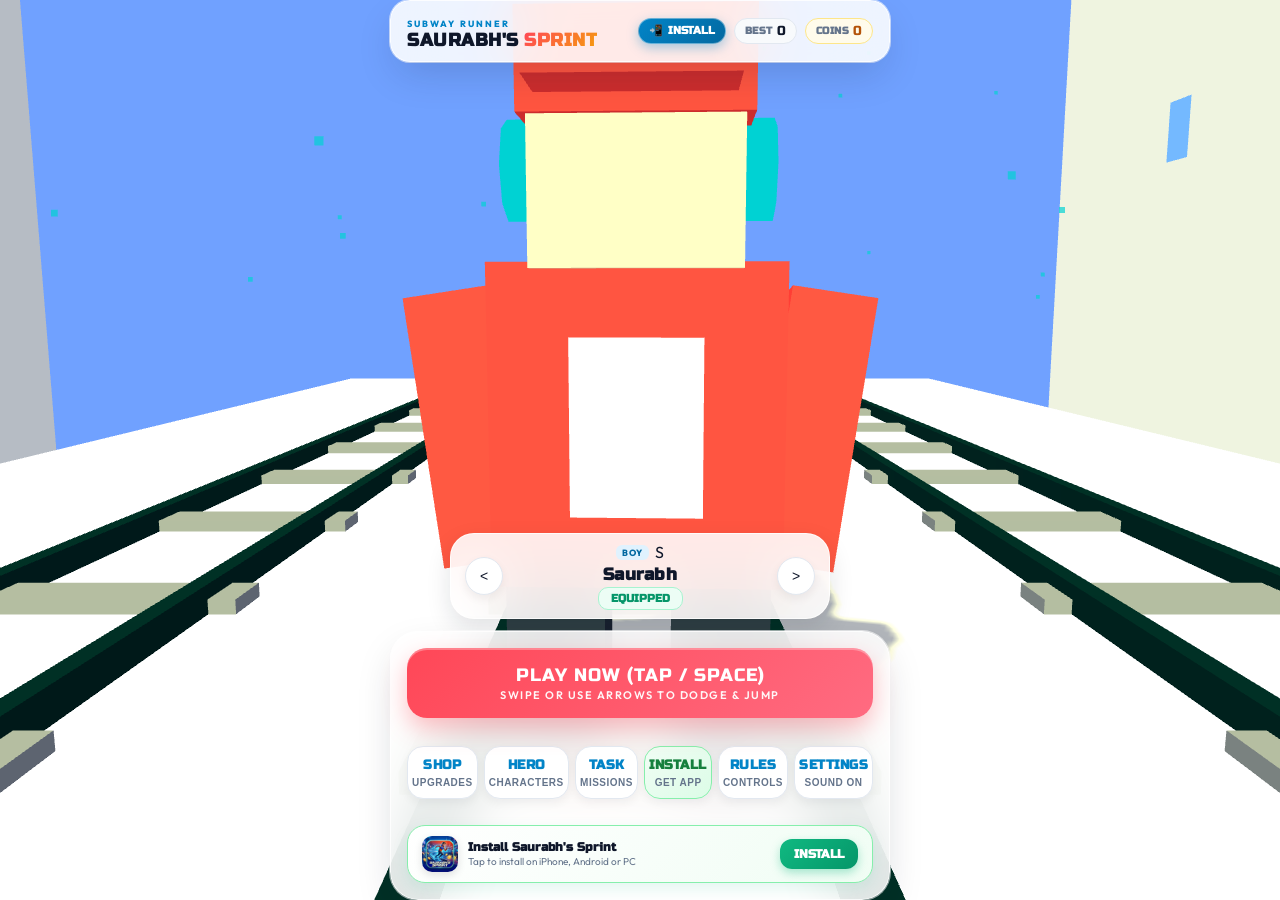
==== commit afcd1118: "Fix audio playback, add offline settings modal, mobile responsive rules, and rebalance character pri" ====
--- a/Saurabhs_Sprint_Standalone.html
+++ b/Saurabhs_Sprint_Standalone.html
@@ -872,29 +872,78 @@
    =================================================== */
 
 .modal-layer {
-  position: absolute;
+  position: fixed;
   top: 0;
   left: 0;
-  width: 100%;
-  height: 100%;
-  z-index: 25;
+  right: 0;
+  bottom: 0;
+  width: 100vw;
+  height: 100vh;
+  height: 100dvh;
+  z-index: 100;
   display: flex;
   align-items: center;
   justify-content: center;
-  background: rgba(15, 23, 42, 0.4);
-  backdrop-filter: blur(8px);
-  padding: 16px;
-  transition: all 0.3s;
+  background: rgba(15, 23, 42, 0.55);
+  backdrop-filter: blur(12px);
+  -webkit-backdrop-filter: blur(12px);
+  padding: 12px;
+  box-sizing: border-box;
+  transition: opacity 0.3s ease, visibility 0.3s ease;
 }
 
 .modal-content {
   width: 100%;
-  max-width: 460px;
-  max-height: 85vh;
+  max-width: 480px;
+  max-height: 88vh;
+  max-height: 88dvh;
   display: flex;
   flex-direction: column;
-  padding: 22px;
+  padding: 20px 18px;
+  border-radius: 26px;
+  box-sizing: border-box;
+  overflow: hidden;
+  position: relative;
+}
+
+.modal-body-scroll {
+  flex: 1;
   overflow-y: auto;
+  -webkit-overflow-scrolling: touch;
+  overscroll-behavior: contain;
+  padding-right: 4px;
+  padding-bottom: 12px;
+  margin-top: 4px;
+}
+
+.modal-title-group {
+  display: flex;
+  flex-direction: column;
+  text-align: left;
+}
+
+.modal-subtitle {
+  font-size: 10px;
+  font-weight: 800;
+  color: #0284c7;
+  letter-spacing: 0.5px;
+}
+
+.modal-footer {
+  margin-top: 10px;
+  width: 100%;
+}
+
+.btn-modal-action {
+  width: 100%;
+  padding: 13px 18px;
+  border-radius: 16px;
+  box-shadow: 0 6px 18px rgba(255, 71, 87, 0.35);
+}
+
+.btn-modal-action .btn-text {
+  font-size: 15px;
+  letter-spacing: 0.5px;
 }
 
 .modal-header {
@@ -1312,18 +1361,39 @@
   color: #0284c7;
 }
 
-/* Help Modal Guide */
+/* Help & Rules Modal Guide */
 .help-guide {
   text-align: left;
   display: flex;
   flex-direction: column;
-  gap: 16px;
+  gap: 12px;
+}
+
+.help-section {
+  background: #ffffff;
+  border: 1px solid #e2e8f0;
+  border-radius: 16px;
+  padding: 12px 14px;
+  box-shadow: 0 2px 8px rgba(15, 23, 42, 0.03);
+}
+
+.rules-card-highlight {
+  background: linear-gradient(135deg, #fffbeb, #fef3c7);
+  border-color: #fde68a;
+}
+
+.rules-card-highlight h3 {
+  color: #b45309 !important;
 }
 
 .help-section h3 {
-  font-size: 14px;
+  font-size: 13px;
+  font-weight: 800;
   color: #0284c7;
   margin-bottom: 8px;
+  display: flex;
+  align-items: center;
+  gap: 6px;
 }
 
 .help-section ul {
@@ -1335,17 +1405,17 @@
 
 .help-section li {
   font-size: 12px;
-  line-height: 1.4;
-  color: var(--text-muted);
+  line-height: 1.45;
+  color: #475569;
 }
 
 .help-section strong {
-  color: var(--text-main);
+  color: #0f172a;
 }
 
 /* Pause Panel */
 .pause-panel {
-  gap: 16px;
+  gap: 14px;
 }
 
 .pause-panel h2 {
@@ -1361,6 +1431,160 @@
 
 .pause-stats strong {
   color: var(--text-main);
+}
+
+.btn-pause-setting {
+  background: #f1f5f9;
+  border: 1px solid #cbd5e1;
+  border-radius: 14px;
+  padding: 10px 18px;
+  font-family: var(--font-display);
+  font-size: 13px;
+  color: #0f172a;
+  cursor: pointer;
+  display: inline-flex;
+  align-items: center;
+  gap: 8px;
+  box-shadow: 0 2px 6px rgba(15, 23, 42, 0.04);
+  transition: all 0.2s;
+}
+
+.btn-pause-setting:active {
+  background: #e2e8f0;
+  transform: scale(0.96);
+}
+
+/* ===================================================
+   SETTINGS MODAL & INTERACTIVE SWITCHES
+   =================================================== */
+
+.settings-modal-content {
+  max-width: 480px;
+}
+
+.settings-list {
+  display: flex;
+  flex-direction: column;
+  gap: 12px;
+}
+
+.setting-item-card {
+  background: #ffffff;
+  border: 1px solid #e2e8f0;
+  border-radius: 18px;
+  padding: 14px 16px;
+  display: flex;
+  align-items: center;
+  justify-content: space-between;
+  gap: 14px;
+  box-shadow: 0 2px 8px rgba(15, 23, 42, 0.03);
+}
+
+.offline-status-card {
+  background: #f0fdf4;
+  border-color: #bbf7d0;
+}
+
+.setting-info {
+  display: flex;
+  align-items: center;
+  gap: 12px;
+  text-align: left;
+}
+
+.setting-icon-badge {
+  width: 40px;
+  height: 40px;
+  min-width: 40px;
+  border-radius: 12px;
+  background: #f1f5f9;
+  border: 1px solid #e2e8f0;
+  display: flex;
+  align-items: center;
+  justify-content: center;
+  font-size: 18px;
+}
+
+.badge-green {
+  background: #dcfce7;
+  border-color: #86efac;
+}
+
+.setting-info h4 {
+  font-size: 14px;
+  font-weight: 800;
+  color: var(--text-main);
+  margin-bottom: 2px;
+}
+
+.setting-info p {
+  font-size: 11px;
+  color: var(--text-muted);
+  line-height: 1.35;
+}
+
+.status-pill-active {
+  background: #10b981;
+  color: #ffffff;
+  font-family: var(--font-display);
+  font-size: 10px;
+  font-weight: 800;
+  padding: 4px 10px;
+  border-radius: 10px;
+  letter-spacing: 0.5px;
+  box-shadow: 0 2px 8px rgba(16, 185, 129, 0.3);
+}
+
+/* Toggle Switch UI Component */
+.switch {
+  position: relative;
+  display: inline-block;
+  width: 52px;
+  height: 30px;
+  min-width: 52px;
+}
+
+.switch input {
+  opacity: 0;
+  width: 0;
+  height: 0;
+}
+
+.slider {
+  position: absolute;
+  cursor: pointer;
+  top: 0;
+  left: 0;
+  right: 0;
+  bottom: 0;
+  background-color: #cbd5e1;
+  transition: .3s cubic-bezier(0.4, 0, 0.2, 1);
+  border-radius: 30px;
+}
+
+.slider:before {
+  position: absolute;
+  content: "";
+  height: 22px;
+  width: 22px;
+  left: 4px;
+  bottom: 4px;
+  background-color: white;
+  transition: .3s cubic-bezier(0.4, 0, 0.2, 1);
+  border-radius: 50%;
+  box-shadow: 0 2px 5px rgba(0, 0, 0, 0.2);
+}
+
+input:checked + .slider {
+  background-color: #10b981;
+}
+
+input:focus + .slider {
+  box-shadow: 0 0 1px #10b981;
+}
+
+input:checked + .slider:before {
+  transform: translateX(22px);
 }
 
 /* ===================================================
@@ -1680,29 +1904,101 @@
   }
 }
 
-/* --- Small Mobile Phones (< 380px) --- */
-@media (max-width: 380px) {
+/* --- Small & Standard Mobile Phones (< 480px) & Height Constrained Screens --- */
+@media (max-width: 480px) {
+  .start-screen-layout {
+    padding: env(safe-area-inset-top, 10px) 10px env(safe-area-inset-bottom, 10px) 10px;
+    gap: 6px;
+  }
+
   .start-top-bar {
-    padding: 8px 10px;
+    padding: 8px 12px;
+  }
+
+  .home-character-widget {
+    padding: 6px 12px;
+    margin-top: auto;
+    margin-bottom: 8px;
+    max-width: 320px;
+  }
+
+  .start-bottom-bar {
+    padding: 12px 10px;
+    gap: 8px;
+  }
+
+  .btn-primary-action {
+    padding: 13px 16px;
+  }
+
+  .btn-primary-action .btn-text {
+    font-size: 17px;
+  }
+
+  .btn-primary-action .btn-sub {
+    font-size: 10px;
+  }
+
+  .menu-actions-grid {
+    grid-template-columns: repeat(6, 1fr);
+    gap: 4px;
+  }
+
+  .btn-action-icon {
+    padding: 8px 2px;
+    min-height: 48px;
+  }
+
+  .action-text-main {
+    font-size: 10px;
+  }
+
+  .action-text {
+    font-size: 7.5px;
+  }
+
+  .skins-grid {
+    grid-template-columns: repeat(2, 1fr);
+    gap: 8px;
+  }
+
+  .modal-content {
+    max-height: 90vh;
+    max-height: 90dvh;
+    padding: 16px 14px;
+    border-radius: 22px;
+  }
+}
+
+/* --- Short Mobile Screens (Height <= 750px e.g. iPhone SE, landscape or with browser bars) --- */
+@media (max-height: 750px) {
+  .start-screen-layout {
+    padding: env(safe-area-inset-top, 6px) 8px env(safe-area-inset-bottom, 6px) 8px;
+  }
+
+  .start-top-bar {
+    padding: 6px 10px;
+    margin-bottom: 2px;
   }
 
   .game-logo-compact {
+    font-size: 15px;
+  }
+
+  .stat-pill {
+    padding: 2px 8px;
+    font-size: 11px;
+  }
+
+  .home-character-widget {
+    padding: 4px 10px;
+    margin-top: auto;
+    margin-bottom: 4px;
+    max-width: 290px;
+  }
+
+  .home-char-title {
     font-size: 14px;
-  }
-
-  .btn-header-install {
-    padding: 3px 6px;
-    font-size: 10px;
-  }
-
-  .stat-pill {
-    padding: 3px 6px;
-    font-size: 11px;
-  }
-
-  .home-character-widget {
-    padding: 6px 10px;
-    max-width: 290px;
   }
 
   .btn-char-arrow {
@@ -1711,12 +2007,13 @@
     font-size: 12px;
   }
 
-  .home-char-title {
-    font-size: 15px;
+  .start-bottom-bar {
+    padding: 8px 10px;
+    gap: 6px;
   }
 
   .btn-primary-action {
-    padding: 12px 14px;
+    padding: 10px 14px;
   }
 
   .btn-primary-action .btn-text {
@@ -1724,28 +2021,44 @@
   }
 
   .btn-primary-action .btn-sub {
-    font-size: 10px;
+    font-size: 9px;
   }
 
   .menu-actions-grid {
-    grid-template-columns: repeat(6, 1fr);
     gap: 3px;
   }
 
-  .action-icon {
-    font-size: 14px;
+  .btn-action-icon {
+    padding: 6px 1px;
+    min-height: 42px;
   }
 
   .action-text-main {
-    font-size: 10px;
+    font-size: 9.5px;
   }
 
   .action-text {
     font-size: 7px;
   }
 
-  .skins-grid {
-    grid-template-columns: repeat(2, 1fr);
+  .pwa-banner {
+    padding: 6px 10px;
+    margin-top: 2px;
+  }
+
+  .modal-content {
+    max-height: 94vh;
+    max-height: 94dvh;
+    padding: 12px 10px;
+  }
+
+  .modal-header {
+    padding-bottom: 8px;
+    margin-bottom: 8px;
+  }
+
+  .modal-header h2 {
+    font-size: 16px;
   }
 }
 
@@ -1884,11 +2197,11 @@
           <span class="action-text">GET APP</span>
         </button>
         <button id="btn-open-help" class="btn-action-icon">
-          <span class="action-text-main">INFO</span>
+          <span class="action-text-main">RULES</span>
           <span class="action-text">CONTROLS</span>
         </button>
-        <button id="btn-toggle-sound" class="btn-action-icon">
-          <span id="sound-icon" class="action-text-main">AUDIO</span>
+        <button id="btn-open-settings" class="btn-action-icon">
+          <span id="sound-icon" class="action-text-main">SETTINGS</span>
           <span id="sound-text" class="action-text">SOUND ON</span>
         </button>
       </div>
@@ -1956,6 +2269,10 @@
         <p>Current Score: <strong id="pause-score">0</strong></p>
         <p>Coins: <strong id="pause-coins">0</strong></p>
       </div>
+      <button id="btn-pause-sound" class="btn-pause-setting">
+        <span id="pause-sound-icon">🔊</span>
+        <span id="pause-sound-text">SOUND: ON</span>
+      </button>
       <button id="btn-resume" class="btn-primary-action">RESUME SPRINT</button>
       <button id="btn-quit-to-menu" class="btn-secondary">QUIT TO MENU</button>
     </div>
@@ -2064,82 +2381,72 @@
         </div>
 
         <!-- 2. Rishav -->
-        <div class="skin-card" data-skin-id="rishav" data-gender="male" data-cost="400">
+        <div class="skin-card" data-skin-id="rishav" data-gender="male" data-cost="250">
           <span class="gender-tag gender-boy">BOY</span>
           <div class="skin-preview-box" style="background: linear-gradient(135deg, #ffd32a, #ffa502);">R</div>
           <div class="skin-details">
             <h4>Rishav</h4>
-            <button class="btn-skin-action">400 C</button>
+            <button class="btn-skin-action">250 C</button>
           </div>
         </div>
 
-        <!-- 3. Jaishika -->
-        <div class="skin-card" data-skin-id="jaishika" data-gender="female" data-cost="500">
+        <!-- 3. Kashish -->
+        <div class="skin-card" data-skin-id="kashish" data-gender="male" data-cost="450">
+          <span class="gender-tag gender-boy">BOY</span>
+          <div class="skin-preview-box" style="background: linear-gradient(135deg, #8e44ad, #9b59b6);">K</div>
+          <div class="skin-details">
+            <h4>Kashish</h4>
+            <button class="btn-skin-action">450 C</button>
+          </div>
+        </div>
+
+        <!-- 4. Jaishika -->
+        <div class="skin-card" data-skin-id="jaishika" data-gender="female" data-cost="600">
           <span class="gender-tag gender-girl">GIRL</span>
           <div class="skin-preview-box" style="background: linear-gradient(135deg, #ff4081, #f48fb1);">J</div>
           <div class="skin-details">
             <h4>Jaishika</h4>
-            <button class="btn-skin-action">500 C</button>
-          </div>
-        </div>
-
-        <!-- 4. Kashish -->
-        <div class="skin-card" data-skin-id="kashish" data-gender="male" data-cost="600">
-          <span class="gender-tag gender-boy">BOY</span>
-          <div class="skin-preview-box" style="background: linear-gradient(135deg, #8e44ad, #9b59b6);">K</div>
-          <div class="skin-details">
-            <h4>Kashish</h4>
             <button class="btn-skin-action">600 C</button>
           </div>
         </div>
 
-        <!-- 5. Bhoomi -->
-        <div class="skin-card" data-skin-id="bhoomi" data-gender="female" data-cost="700">
+        <!-- 5. Vicky -->
+        <div class="skin-card" data-skin-id="vicky" data-gender="male" data-cost="750">
+          <span class="gender-tag gender-boy">BOY</span>
+          <div class="skin-preview-box" style="background: linear-gradient(135deg, #d63031, #e17055);">V</div>
+          <div class="skin-details">
+            <h4>Vicky</h4>
+            <button class="btn-skin-action">750 C</button>
+          </div>
+        </div>
+
+        <!-- 6. Bhoomi -->
+        <div class="skin-card" data-skin-id="bhoomi" data-gender="female" data-cost="850">
           <span class="gender-tag gender-girl">GIRL</span>
           <div class="skin-preview-box" style="background: linear-gradient(135deg, #00b894, #55efc4);">B</div>
           <div class="skin-details">
             <h4>Bhoomi</h4>
-            <button class="btn-skin-action">700 C</button>
+            <button class="btn-skin-action">850 C</button>
           </div>
         </div>
 
-        <!-- 6. Muskaan -->
-        <div class="skin-card" data-skin-id="muskaan" data-gender="female" data-cost="800">
-          <span class="gender-tag gender-girl">GIRL</span>
-          <div class="skin-preview-box" style="background: linear-gradient(135deg, #ff7675, #fab1a0);">M</div>
-          <div class="skin-details">
-            <h4>Muskaan</h4>
-            <button class="btn-skin-action">800 C</button>
-          </div>
-        </div>
-
         <!-- 7. Nikhil -->
-        <div class="skin-card" data-skin-id="nikhil" data-gender="male" data-cost="900">
+        <div class="skin-card" data-skin-id="nikhil" data-gender="male" data-cost="1350">
           <span class="gender-tag gender-boy">BOY</span>
           <div class="skin-preview-box" style="background: linear-gradient(135deg, #0984e3, #74b9ff);">N</div>
           <div class="skin-details">
             <h4>Nikhil</h4>
-            <button class="btn-skin-action">900 C</button>
+            <button class="btn-skin-action">1350 C</button>
           </div>
         </div>
 
-        <!-- 8. Vicky -->
-        <div class="skin-card" data-skin-id="vicky" data-gender="male" data-cost="1000">
-          <span class="gender-tag gender-boy">BOY</span>
-          <div class="skin-preview-box" style="background: linear-gradient(135deg, #d63031, #e17055);">V</div>
-          <div class="skin-details">
-            <h4>Vicky</h4>
-            <button class="btn-skin-action">1000 C</button>
-          </div>
-        </div>
-
-        <!-- 9. Aditya -->
-        <div class="skin-card" data-skin-id="aditya" data-gender="male" data-cost="1200">
+        <!-- 8. Aditya -->
+        <div class="skin-card" data-skin-id="aditya" data-gender="male" data-cost="2000">
           <span class="gender-tag gender-boy">BOY</span>
           <div class="skin-preview-box" style="background: linear-gradient(135deg, #6c5ce7, #ffd32a);">A</div>
           <div class="skin-details">
             <h4>Aditya</h4>
-            <button class="btn-skin-action">1200 C</button>
+            <button class="btn-skin-action">2000 C</button>
           </div>
         </div>
       </div>
@@ -2180,43 +2487,69 @@
     </div>
   </div>
 
-  <!-- How to Play / Controls Modal -->
+  <!-- How to Play / Controls & Rules Modal -->
   <div id="help-modal" class="modal-layer menu-hidden">
-    <div class="modal-content glass-panel">
+    <div class="modal-content help-modal-content glass-panel">
       <div class="modal-header">
-        <h2>CONTROLS & RULES</h2>
-        <button id="btn-close-help" class="btn-close-modal">&times;</button>
+        <div class="modal-title-group">
+          <h2>GAME RULES & CONTROLS</h2>
+          <span class="modal-subtitle">HOW TO PLAY & WIN</span>
+        </div>
+        <button id="btn-close-help" class="btn-close-modal" aria-label="Close Rules">&times;</button>
       </div>
-      <div class="help-guide">
-        <div class="help-section">
-          <h3>Mobile Touch Controls</h3>
-          <ul>
-            <li><strong>SWIPE LEFT / RIGHT:</strong> Switch between the 3 railway tracks</li>
-            <li><strong>SWIPE UP:</strong> Jump over roadblocks, hurdles & low barriers</li>
-            <li><strong>SWIPE DOWN:</strong> Slide under high girders & fast-fall mid-air</li>
-            <li><strong>DOUBLE TAP:</strong> Activate Hoverboard shield (Crash protection)</li>
-          </ul>
+
+      <div class="modal-body-scroll">
+        <div class="help-guide">
+          <!-- Section 1: Core Rules -->
+          <div class="help-section rules-card-highlight">
+            <h3>🎯 3 Golden Rules</h3>
+            <ul class="rules-list">
+              <li><strong>1. Dodge & Survive:</strong> Avoid oncoming metro trains, construction barriers & overhead girders. Speed increases the further you sprint!</li>
+              <li><strong>2. Collect Gold Coins:</strong> Run through coin lines to unlock awesome new characters and upgrade your power-up durations.</li>
+              <li><strong>3. Complete Missions:</strong> Finish daily challenges to earn bonus coin chests and reach top high-score ranks!</li>
+            </ul>
+          </div>
+
+          <!-- Section 2: Mobile Controls -->
+          <div class="help-section">
+            <h3>📱 Mobile Touch Gestures</h3>
+            <ul>
+              <li><strong>SWIPE LEFT / RIGHT:</strong> Switch between the 3 railway tracks</li>
+              <li><strong>SWIPE UP:</strong> Jump over hurdles, barriers & roadblocks</li>
+              <li><strong>SWIPE DOWN:</strong> Slide under high warning signs & rapid drop</li>
+              <li><strong>DOUBLE TAP:</strong> Deploy Hoverboard Shield (Protects against 1 crash!)</li>
+            </ul>
+          </div>
+
+          <!-- Section 3: Desktop Controls -->
+          <div class="help-section">
+            <h3>⌨️ Desktop Keyboard</h3>
+            <ul>
+              <li><strong>Left / Right / A / D:</strong> Switch Track</li>
+              <li><strong>Up / W:</strong> Jump</li>
+              <li><strong>Down / S:</strong> Slide & Fast-Fall</li>
+              <li><strong>Space / B / E / H:</strong> Activate Hoverboard</li>
+              <li><strong>P / Esc:</strong> Pause & Resume</li>
+            </ul>
+          </div>
+
+          <!-- Section 4: Power-Ups -->
+          <div class="help-section">
+            <h3>⚡ Super Power-Ups</h3>
+            <ul>
+              <li><strong>🧲 Coin Magnet:</strong> Pulls all nearby track coins into your bank automatically.</li>
+              <li><strong>✖️ 2X Multiplier:</strong> Doubles your score rate while active.</li>
+              <li><strong>🛹 Hoverboard:</strong> Grants an emergency energy shield that saves you from 1 crash.</li>
+              <li><strong>🚀 Jetpack:</strong> Rockets high into the open sky for risk-free coin collection.</li>
+            </ul>
+          </div>
         </div>
-        <div class="help-section">
-          <h3>Desktop Keyboard Controls</h3>
-          <ul>
-            <li><strong>Arrow Left / A:</strong> Move Left</li>
-            <li><strong>Arrow Right / D:</strong> Move Right</li>
-            <li><strong>Arrow Up / W:</strong> Jump</li>
-            <li><strong>Arrow Down / S:</strong> Slide & Duck</li>
-            <li><strong>Space / B / E / H:</strong> Activate Hoverboard Shield</li>
-            <li><strong>P / Esc:</strong> Pause & Resume Game</li>
-          </ul>
-        </div>
-        <div class="help-section">
-          <h3>Power-Ups</h3>
-          <ul>
-            <li><strong>Coin Magnet:</strong> Attracts all coins into your bank</li>
-            <li><strong>2X Multiplier:</strong> Doubles your score rate</li>
-            <li><strong>Hoverboard:</strong> Protects from 1 fatal crash</li>
-            <li><strong>Jetpack:</strong> Soar high above obstacles with free sky coins</li>
-          </ul>
-        </div>
+      </div>
+
+      <div class="modal-footer">
+        <button id="btn-close-help-bottom" class="btn-primary-action btn-modal-action">
+          <span class="btn-text">GOT IT, LET'S PLAY!</span>
+        </button>
       </div>
     </div>
   </div>
@@ -2332,6 +2665,87 @@
       </div>
     </div>
   </div>
+
+  <!-- Settings & Audio Controls Modal -->
+  <div id="settings-modal" class="modal-layer menu-hidden">
+    <div class="modal-content settings-modal-content glass-panel">
+      <div class="modal-header">
+        <div class="modal-title-group">
+          <h2>GAME SETTINGS</h2>
+          <span class="modal-subtitle">AUDIO & CONTROLS</span>
+        </div>
+        <button id="btn-close-settings" class="btn-close-modal" aria-label="Close Settings">&times;</button>
+      </div>
+
+      <div class="modal-body-scroll">
+        <div class="settings-list">
+          <!-- Sound Master Setting Row -->
+          <div class="setting-item-card">
+            <div class="setting-info">
+              <div class="setting-icon-badge">🔊</div>
+              <div>
+                <h4>Master Sound</h4>
+                <p>Toggle all game sound effects and music</p>
+              </div>
+            </div>
+            <label class="switch">
+              <input type="checkbox" id="setting-sound-toggle" checked>
+              <span class="slider round"></span>
+            </label>
+          </div>
+
+          <!-- BGM Setting Row -->
+          <div class="setting-item-card">
+            <div class="setting-info">
+              <div class="setting-icon-badge">🎵</div>
+              <div>
+                <h4>Synthwave BGM</h4>
+                <p>Procedural upbeat arcade background music</p>
+              </div>
+            </div>
+            <label class="switch">
+              <input type="checkbox" id="setting-bgm-toggle" checked>
+              <span class="slider round"></span>
+            </label>
+          </div>
+
+          <!-- SFX Setting Row -->
+          <div class="setting-item-card">
+            <div class="setting-info">
+              <div class="setting-icon-badge">💥</div>
+              <div>
+                <h4>Sound Effects (SFX)</h4>
+                <p>Jumps, slides, coin chimes & power-ups</p>
+              </div>
+            </div>
+            <label class="switch">
+              <input type="checkbox" id="setting-sfx-toggle" checked>
+              <span class="slider round"></span>
+            </label>
+          </div>
+
+          <!-- Offline Mode Guarantee Badge -->
+          <div class="setting-item-card offline-status-card">
+            <div class="setting-info">
+              <div class="setting-icon-badge badge-green">📶</div>
+              <div>
+                <h4>100% Offline Mode</h4>
+                <p>Zero internet required. Audio is synthesized live on your device!</p>
+              </div>
+            </div>
+            <span class="status-pill-active">READY ✔</span>
+          </div>
+        </div>
+      </div>
+
+      <div class="modal-footer">
+        <button id="btn-close-settings-bottom" class="btn-primary-action btn-modal-action">
+          <span class="btn-text">SAVE & CLOSE</span>
+        </button>
+      </div>
+    </div>
+  </div>
+
   <!-- PWA Service Worker Registration -->
   <script>
     if ('serviceWorker' in navigator) {
@@ -2410,6 +2824,24 @@
     localStorage.setItem(this.KEYS.SOUND_ENABLED, enabled.toString());
   },
 
+  isBgmEnabled() {
+    const val = localStorage.getItem('ss_bgm_enabled');
+    return val === null ? true : val === 'true';
+  },
+
+  setBgmEnabled(enabled) {
+    localStorage.setItem('ss_bgm_enabled', enabled.toString());
+  },
+
+  isSfxEnabled() {
+    const val = localStorage.getItem('ss_sfx_enabled');
+    return val === null ? true : val === 'true';
+  },
+
+  setSfxEnabled(enabled) {
+    localStorage.setItem('ss_sfx_enabled', enabled.toString());
+  },
+
   getUpgradeLevel(type) {
     const key = this.KEYS['UPGRADE_' + type.toUpperCase()];
     return parseInt(localStorage.getItem(key) || '1', 10);
@@ -2445,11 +2877,12 @@
 
   getSelectedSkin() {
     let skin = localStorage.getItem(this.KEYS.SELECTED_SKIN) || 'saurabh';
-    if (skin === 'default') skin = 'saurabh';
+    if (skin === 'default' || skin === 'muskaan') skin = 'saurabh';
     return skin;
   },
 
   setSelectedSkin(skinId) {
+    if (skinId === 'muskaan') skinId = 'saurabh';
     localStorage.setItem(this.KEYS.SELECTED_SKIN, skinId);
   },
 
@@ -2457,6 +2890,7 @@
     try {
       const raw = localStorage.getItem(this.KEYS.UNLOCKED_SKINS);
       let list = raw ? JSON.parse(raw) : ['saurabh'];
+      list = list.filter(s => s !== 'muskaan');
       if (!list.includes('saurabh')) list.push('saurabh');
       return list;
     } catch (e) {
@@ -2516,349 +2950,500 @@
 /**
  * Saurabh's Sprint - Web Audio Synthesizer Engine
  * Generates dynamic sound effects and background music without external audio files
+ * 100% Offline Compatible - Pure algorithmic sound synthesis (0 network requests)
+ * Fully compliant with modern browser autoplay & AudioContext policies
  */
 
 class SoundEngine {
   constructor() {
     this.ctx = null;
+    this.masterGain = null;
+    this.sfxGain = null;
+    this.bgmGain = null;
+
     this.enabled = Storage.isSoundEnabled();
+    this.bgmEnabled = Storage.isBgmEnabled();
+    this.sfxEnabled = Storage.isSfxEnabled();
+
     this.bgmPlaying = false;
     this.bgmInterval = null;
     this.coinPitchIndex = 0;
     this.lastCoinTime = 0;
+
+    // Attach passive global user gesture listeners to unlock AudioContext immediately on touch/click
+    this.setupAutoUnlock();
+  }
+
+  setupAutoUnlock() {
+    const unlock = () => {
+      this.init();
+      if (this.ctx && this.ctx.state === 'suspended') {
+        this.ctx.resume().catch(() => {});
+      }
+    };
+
+    ['pointerdown', 'touchstart', 'touchend', 'click', 'keydown'].forEach(evt => {
+      window.addEventListener(evt, unlock, { passive: true, once: false });
+    });
   }
 
   init() {
-    if (!this.ctx) {
-      const AudioContext = window.AudioContext || window.webkitAudioContext;
-      this.ctx = new AudioContext();
-    }
-    if (this.ctx.state === 'suspended') {
-      this.ctx.resume();
-    }
-  }
-
+    try {
+      if (!this.ctx) {
+        const AudioContextClass = window.AudioContext || window.webkitAudioContext;
+        if (AudioContextClass) {
+          this.ctx = new AudioContextClass();
+          
+          this.masterGain = this.ctx.createGain();
+          this.masterGain.gain.setValueAtTime(this.enabled ? 1.0 : 0.0, this.ctx.currentTime);
+          this.masterGain.connect(this.ctx.destination);
+
+          this.sfxGain = this.ctx.createGain();
+          this.sfxGain.gain.setValueAtTime(this.sfxEnabled ? 1.0 : 0.0, this.ctx.currentTime);
+          this.sfxGain.connect(this.masterGain);
+
+          this.bgmGain = this.ctx.createGain();
+          this.bgmGain.gain.setValueAtTime(this.bgmEnabled ? 1.0 : 0.0, this.ctx.currentTime);
+          this.bgmGain.connect(this.masterGain);
+        }
+      }
+      if (this.ctx && this.ctx.state === 'suspended') {
+        this.ctx.resume().catch(() => {});
+      }
+    } catch (e) {
+      console.warn('AudioContext initialization note:', e);
+    }
+  }
+
+  getSfxDestination() {
+    if (this.sfxGain) return this.sfxGain;
+    if (this.masterGain) return this.masterGain;
+    if (this.ctx) return this.ctx.destination;
+    return null;
+  }
+
+  getBgmDestination() {
+    if (this.bgmGain) return this.bgmGain;
+    if (this.masterGain) return this.masterGain;
+    if (this.ctx) return this.ctx.destination;
+    return null;
+  }
+
+  // Master Sound Toggle
   toggleSound() {
     this.enabled = !this.enabled;
     Storage.setSoundEnabled(this.enabled);
+    
+    this.init();
+    if (this.masterGain && this.ctx) {
+      this.masterGain.gain.setValueAtTime(this.enabled ? 1.0 : 0.0, this.ctx.currentTime);
+    }
+
     if (!this.enabled) {
       this.stopBGM();
     } else {
+      if (this.bgmEnabled) this.startBGM();
+    }
+    return this.enabled;
+  }
+
+  setSoundEnabled(val) {
+    this.enabled = Boolean(val);
+    Storage.setSoundEnabled(this.enabled);
+    this.init();
+    if (this.masterGain && this.ctx) {
+      this.masterGain.gain.setValueAtTime(this.enabled ? 1.0 : 0.0, this.ctx.currentTime);
+    }
+    if (!this.enabled) {
+      this.stopBGM();
+    } else if (this.bgmEnabled) {
       this.startBGM();
     }
     return this.enabled;
   }
 
+  // BGM Toggle
+  toggleBGM() {
+    this.bgmEnabled = !this.bgmEnabled;
+    Storage.setBgmEnabled(this.bgmEnabled);
+    this.init();
+    if (this.bgmGain && this.ctx) {
+      this.bgmGain.gain.setValueAtTime(this.bgmEnabled ? 1.0 : 0.0, this.ctx.currentTime);
+    }
+    if (!this.bgmEnabled) {
+      this.stopBGM();
+    } else if (this.enabled) {
+      this.startBGM();
+    }
+    return this.bgmEnabled;
+  }
+
+  // SFX Toggle
+  toggleSFX() {
+    this.sfxEnabled = !this.sfxEnabled;
+    Storage.setSfxEnabled(this.sfxEnabled);
+    this.init();
+    if (this.sfxGain && this.ctx) {
+      this.sfxGain.gain.setValueAtTime(this.sfxEnabled ? 1.0 : 0.0, this.ctx.currentTime);
+    }
+    return this.sfxEnabled;
+  }
+
   playJump() {
-    if (!this.enabled) return;
+    if (!this.enabled || !this.sfxEnabled) return;
     this.init();
-
-    const now = this.ctx.currentTime;
-    const osc = this.ctx.createOscillator();
-    const gain = this.ctx.createGain();
-
-    osc.type = 'sine';
-    osc.frequency.setValueAtTime(160, now);
-    osc.frequency.exponentialRampToValueAtTime(480, now + 0.18);
-
-    gain.gain.setValueAtTime(0.3, now);
-    gain.gain.exponentialRampToValueAtTime(0.01, now + 0.2);
-
-    osc.connect(gain);
-    gain.connect(this.ctx.destination);
-
-    osc.start(now);
-    osc.stop(now + 0.2);
-  }
-
-  playSlide() {
-    if (!this.enabled) return;
-    this.init();
-
-    const now = this.ctx.currentTime;
-    const osc = this.ctx.createOscillator();
-    const gain = this.ctx.createGain();
-
-    osc.type = 'triangle';
-    osc.frequency.setValueAtTime(320, now);
-    osc.frequency.exponentialRampToValueAtTime(100, now + 0.25);
-
-    gain.gain.setValueAtTime(0.35, now);
-    gain.gain.exponentialRampToValueAtTime(0.01, now + 0.25);
-
-    osc.connect(gain);
-    gain.connect(this.ctx.destination);
-
-    osc.start(now);
-    osc.stop(now + 0.25);
-  }
-
-  playCoin() {
-    if (!this.enabled) return;
-    this.init();
-
-    const now = this.ctx.currentTime;
-    // Rising scale if coins collected quickly
-    if (now - this.lastCoinTime < 0.35) {
-      this.coinPitchIndex = (this.coinPitchIndex + 1) % 5;
-    } else {
-      this.coinPitchIndex = 0;
-    }
-    this.lastCoinTime = now;
-
-    const basePitches = [987.77, 1174.66, 1318.51, 1567.98, 1760.00]; // B5, D6, E6, G6, A6
-    const freq = basePitches[this.coinPitchIndex];
-
-    const osc = this.ctx.createOscillator();
-    const gain = this.ctx.createGain();
-
-    osc.type = 'triangle';
-    osc.frequency.setValueAtTime(freq, now);
-    osc.frequency.setValueAtTime(freq * 1.5, now + 0.05);
-
-    gain.gain.setValueAtTime(0.25, now);
-    gain.gain.exponentialRampToValueAtTime(0.001, now + 0.18);
-
-    osc.connect(gain);
-    gain.connect(this.ctx.destination);
-
-    osc.start(now);
-    osc.stop(now + 0.18);
-  }
-
-  playPowerUp() {
-    if (!this.enabled) return;
-    this.init();
-
-    const now = this.ctx.currentTime;
-    const chords = [523.25, 659.25, 783.99, 1046.50]; // C5, E5, G5, C6
-
-    chords.forEach((freq, idx) => {
+    if (!this.ctx) return;
+
+    try {
+      const dest = this.getSfxDestination();
+      const now = this.ctx.currentTime;
       const osc = this.ctx.createOscillator();
       const gain = this.ctx.createGain();
 
       osc.type = 'sine';
-      osc.frequency.setValueAtTime(freq, now + idx * 0.06);
-
-      gain.gain.setValueAtTime(0.2, now + idx * 0.06);
-      gain.gain.exponentialRampToValueAtTime(0.001, now + idx * 0.06 + 0.25);
+      osc.frequency.setValueAtTime(160, now);
+      osc.frequency.exponentialRampToValueAtTime(480, now + 0.18);
+
+      gain.gain.setValueAtTime(0.3, now);
+      gain.gain.exponentialRampToValueAtTime(0.01, now + 0.2);
 
       osc.connect(gain);
-      gain.connect(this.ctx.destination);
-
-      osc.start(now + idx * 0.06);
-      osc.stop(now + idx * 0.06 + 0.25);
-    });
-  }
-
-  playHoverboard() {
-    if (!this.enabled) return;
+      gain.connect(dest);
+
+      osc.start(now);
+      osc.stop(now + 0.2);
+    } catch (e) {}
+  }
+
+  playSlide() {
+    if (!this.enabled || !this.sfxEnabled) return;
     this.init();
-
-    const now = this.ctx.currentTime;
-    const osc = this.ctx.createOscillator();
-    const gain = this.ctx.createGain();
-
-    osc.type = 'sawtooth';
-    osc.frequency.setValueAtTime(200, now);
-    osc.frequency.exponentialRampToValueAtTime(800, now + 0.3);
-
-    gain.gain.setValueAtTime(0.2, now);
-    gain.gain.exponentialRampToValueAtTime(0.01, now + 0.35);
-
-    osc.connect(gain);
-    gain.connect(this.ctx.destination);
-
-    osc.start(now);
-    osc.stop(now + 0.35);
-  }
-
-  playCrash() {
-    if (!this.enabled) return;
-    this.init();
-
-    const now = this.ctx.currentTime;
-    // White noise explosion + low thump
-    const bufferSize = this.ctx.sampleRate * 0.35;
-    const buffer = this.ctx.createBuffer(1, bufferSize, this.ctx.sampleRate);
-    const data = buffer.getChannelData(0);
-    for (let i = 0; i < bufferSize; i++) {
-      data[i] = (Math.random() * 2 - 1) * Math.exp(-i / (this.ctx.sampleRate * 0.08));
-    }
-
-    const noise = this.ctx.createBufferSource();
-    noise.buffer = buffer;
-
-    const noiseGain = this.ctx.createGain();
-    noiseGain.gain.setValueAtTime(0.4, now);
-    noiseGain.gain.exponentialRampToValueAtTime(0.01, now + 0.35);
-
-    noise.connect(noiseGain);
-    noiseGain.connect(this.ctx.destination);
-
-    // Deep sub bass
-    const subOsc = this.ctx.createOscillator();
-    const subGain = this.ctx.createGain();
-    subOsc.type = 'sine';
-    subOsc.frequency.setValueAtTime(120, now);
-    subOsc.frequency.exponentialRampToValueAtTime(30, now + 0.4);
-
-    subGain.gain.setValueAtTime(0.5, now);
-    subGain.gain.exponentialRampToValueAtTime(0.01, now + 0.4);
-
-    subOsc.connect(subGain);
-    subGain.connect(this.ctx.destination);
-
-    noise.start(now);
-    subOsc.start(now);
-    subOsc.stop(now + 0.4);
-  }
-
-  playButtonClick() {
-    if (!this.enabled) return;
-    this.init();
-
-    const now = this.ctx.currentTime;
-    const osc = this.ctx.createOscillator();
-    const gain = this.ctx.createGain();
-
-    osc.type = 'sine';
-    osc.frequency.setValueAtTime(600, now);
-    osc.frequency.exponentialRampToValueAtTime(300, now + 0.08);
-
-    gain.gain.setValueAtTime(0.2, now);
-    gain.gain.exponentialRampToValueAtTime(0.01, now + 0.08);
-
-    osc.connect(gain);
-    gain.connect(this.ctx.destination);
-
-    osc.start(now);
-    osc.stop(now + 0.08);
-  }
-
-  playWhoosh() {
-    if (!this.enabled) return;
-    this.init();
-
-    const now = this.ctx.currentTime;
-    const osc = this.ctx.createOscillator();
-    const gain = this.ctx.createGain();
-
-    osc.type = 'sine';
-    osc.frequency.setValueAtTime(280, now);
-    osc.frequency.exponentialRampToValueAtTime(140, now + 0.12);
-
-    gain.gain.setValueAtTime(0.2, now);
-    gain.gain.exponentialRampToValueAtTime(0.01, now + 0.12);
-
-    osc.connect(gain);
-    gain.connect(this.ctx.destination);
-
-    osc.start(now);
-    osc.stop(now + 0.12);
-  }
-
-  playReward() {
-    if (!this.enabled) return;
-    this.init();
-
-    const now = this.ctx.currentTime;
-    const notes = [523.25, 659.25, 783.99, 1046.50, 1318.51]; // C5, E5, G5, C6, E6
-
-    notes.forEach((freq, idx) => {
+    if (!this.ctx) return;
+
+    try {
+      const dest = this.getSfxDestination();
+      const now = this.ctx.currentTime;
       const osc = this.ctx.createOscillator();
       const gain = this.ctx.createGain();
 
       osc.type = 'triangle';
-      osc.frequency.setValueAtTime(freq, now + idx * 0.07);
-
-      gain.gain.setValueAtTime(0.22, now + idx * 0.07);
-      gain.gain.exponentialRampToValueAtTime(0.001, now + idx * 0.07 + 0.3);
+      osc.frequency.setValueAtTime(320, now);
+      osc.frequency.exponentialRampToValueAtTime(100, now + 0.25);
+
+      gain.gain.setValueAtTime(0.35, now);
+      gain.gain.exponentialRampToValueAtTime(0.01, now + 0.25);
 
       osc.connect(gain);
-      gain.connect(this.ctx.destination);
-
-      osc.start(now + idx * 0.07);
-      osc.stop(now + idx * 0.07 + 0.3);
-    });
+      gain.connect(dest);
+
+      osc.start(now);
+      osc.stop(now + 0.25);
+    } catch (e) {}
+  }
+
+  playCoin() {
+    if (!this.enabled || !this.sfxEnabled) return;
+    this.init();
+    if (!this.ctx) return;
+
+    try {
+      const dest = this.getSfxDestination();
+      const now = this.ctx.currentTime;
+      if (now - this.lastCoinTime < 0.35) {
+        this.coinPitchIndex = (this.coinPitchIndex + 1) % 5;
+      } else {
+        this.coinPitchIndex = 0;
+      }
+      this.lastCoinTime = now;
+
+      const basePitches = [987.77, 1174.66, 1318.51, 1567.98, 1760.00]; // B5, D6, E6, G6, A6
+      const freq = basePitches[this.coinPitchIndex];
+
+      const osc = this.ctx.createOscillator();
+      const gain = this.ctx.createGain();
+
+      osc.type = 'triangle';
+      osc.frequency.setValueAtTime(freq, now);
+      osc.frequency.setValueAtTime(freq * 1.5, now + 0.05);
+
+      gain.gain.setValueAtTime(0.25, now);
+      gain.gain.exponentialRampToValueAtTime(0.001, now + 0.18);
+
+      osc.connect(gain);
+      gain.connect(dest);
+
+      osc.start(now);
+      osc.stop(now + 0.18);
+    } catch (e) {}
+  }
+
+  playPowerUp() {
+    if (!this.enabled || !this.sfxEnabled) return;
+    this.init();
+    if (!this.ctx) return;
+
+    try {
+      const dest = this.getSfxDestination();
+      const now = this.ctx.currentTime;
+      const chords = [523.25, 659.25, 783.99, 1046.50]; // C5, E5, G5, C6
+
+      chords.forEach((freq, idx) => {
+        const osc = this.ctx.createOscillator();
+        const gain = this.ctx.createGain();
+
+        osc.type = 'sine';
+        osc.frequency.setValueAtTime(freq, now + idx * 0.06);
+
+        gain.gain.setValueAtTime(0.2, now + idx * 0.06);
+        gain.gain.exponentialRampToValueAtTime(0.001, now + idx * 0.06 + 0.25);
+
+        osc.connect(gain);
+        gain.connect(dest);
+
+        osc.start(now + idx * 0.06);
+        osc.stop(now + idx * 0.06 + 0.25);
+      });
+    } catch (e) {}
+  }
+
+  playHoverboard() {
+    if (!this.enabled || !this.sfxEnabled) return;
+    this.init();
+    if (!this.ctx) return;
+
+    try {
+      const dest = this.getSfxDestination();
+      const now = this.ctx.currentTime;
+      const osc = this.ctx.createOscillator();
+      const gain = this.ctx.createGain();
+
+      osc.type = 'sawtooth';
+      osc.frequency.setValueAtTime(200, now);
+      osc.frequency.exponentialRampToValueAtTime(800, now + 0.3);
+
+      gain.gain.setValueAtTime(0.2, now);
+      gain.gain.exponentialRampToValueAtTime(0.01, now + 0.35);
+
+      osc.connect(gain);
+      gain.connect(dest);
+
+      osc.start(now);
+      osc.stop(now + 0.35);
+    } catch (e) {}
+  }
+
+  playCrash() {
+    if (!this.enabled || !this.sfxEnabled) return;
+    this.init();
+    if (!this.ctx) return;
+
+    try {
+      const dest = this.getSfxDestination();
+      const now = this.ctx.currentTime;
+      const bufferSize = Math.max(1, Math.floor(this.ctx.sampleRate * 0.35));
+      const buffer = this.ctx.createBuffer(1, bufferSize, this.ctx.sampleRate);
+      const data = buffer.getChannelData(0);
+      for (let i = 0; i < bufferSize; i++) {
+        data[i] = (Math.random() * 2 - 1) * Math.exp(-i / (this.ctx.sampleRate * 0.08));
+      }
+
+      const noise = this.ctx.createBufferSource();
+      noise.buffer = buffer;
+
+      const noiseGain = this.ctx.createGain();
+      noiseGain.gain.setValueAtTime(0.4, now);
+      noiseGain.gain.exponentialRampToValueAtTime(0.01, now + 0.35);
+
+      noise.connect(noiseGain);
+      noiseGain.connect(dest);
+
+      // Deep sub bass
+      const subOsc = this.ctx.createOscillator();
+      const subGain = this.ctx.createGain();
+      subOsc.type = 'sine';
+      subOsc.frequency.setValueAtTime(120, now);
+      subOsc.frequency.exponentialRampToValueAtTime(30, now + 0.4);
+
+      subGain.gain.setValueAtTime(0.5, now);
+      subGain.gain.exponentialRampToValueAtTime(0.01, now + 0.4);
+
+      subOsc.connect(subGain);
+      subGain.connect(dest);
+
+      noise.start(now);
+      subOsc.start(now);
+      subOsc.stop(now + 0.4);
+    } catch (e) {}
+  }
+
+  playButtonClick() {
+    if (!this.enabled || !this.sfxEnabled) return;
+    this.init();
+    if (!this.ctx) return;
+
+    try {
+      const dest = this.getSfxDestination();
+      const now = this.ctx.currentTime;
+      const osc = this.ctx.createOscillator();
+      const gain = this.ctx.createGain();
+
+      osc.type = 'sine';
+      osc.frequency.setValueAtTime(600, now);
+      osc.frequency.exponentialRampToValueAtTime(300, now + 0.08);
+
+      gain.gain.setValueAtTime(0.2, now);
+      gain.gain.exponentialRampToValueAtTime(0.01, now + 0.08);
+
+      osc.connect(gain);
+      gain.connect(dest);
+
+      osc.start(now);
+      osc.stop(now + 0.08);
+    } catch (e) {}
+  }
+
+  playWhoosh() {
+    if (!this.enabled || !this.sfxEnabled) return;
+    this.init();
+    if (!this.ctx) return;
+
+    try {
+      const dest = this.getSfxDestination();
+      const now = this.ctx.currentTime;
+      const osc = this.ctx.createOscillator();
+      const gain = this.ctx.createGain();
+
+      osc.type = 'sine';
+      osc.frequency.setValueAtTime(280, now);
+      osc.frequency.exponentialRampToValueAtTime(140, now + 0.12);
+
+      gain.gain.setValueAtTime(0.2, now);
+      gain.gain.exponentialRampToValueAtTime(0.01, now + 0.12);
+
+      osc.connect(gain);
+      gain.connect(dest);
+
+      osc.start(now);
+      osc.stop(now + 0.12);
+    } catch (e) {}
+  }
+
+  playReward() {
+    if (!this.enabled || !this.sfxEnabled) return;
+    this.init();
+    if (!this.ctx) return;
+
+    try {
+      const dest = this.getSfxDestination();
+      const now = this.ctx.currentTime;
+      const notes = [523.25, 659.25, 783.99, 1046.50, 1318.51]; // C5, E5, G5, C6, E6
+
+      notes.forEach((freq, idx) => {
+        const osc = this.ctx.createOscillator();
+        const gain = this.ctx.createGain();
+
+        osc.type = 'triangle';
+        osc.frequency.setValueAtTime(freq, now + idx * 0.07);
+
+        gain.gain.setValueAtTime(0.22, now + idx * 0.07);
+        gain.gain.exponentialRampToValueAtTime(0.001, now + idx * 0.07 + 0.3);
+
+        osc.connect(gain);
+        gain.connect(dest);
+
+        osc.start(now + idx * 0.07);
+        osc.stop(now + idx * 0.07 + 0.3);
+      });
+    } catch (e) {}
   }
 
   playRevive() {
-    if (!this.enabled) return;
+    if (!this.enabled || !this.sfxEnabled) return;
     this.init();
-
-    const now = this.ctx.currentTime;
-    const osc = this.ctx.createOscillator();
-    const gain = this.ctx.createGain();
-
-    osc.type = 'sawtooth';
-    osc.frequency.setValueAtTime(150, now);
-    osc.frequency.exponentialRampToValueAtTime(900, now + 0.45);
-
-    gain.gain.setValueAtTime(0.28, now);
-    gain.gain.exponentialRampToValueAtTime(0.01, now + 0.5);
-
-    osc.connect(gain);
-    gain.connect(this.ctx.destination);
-
-    osc.start(now);
-    osc.stop(now + 0.5);
-  }
-
-  /* Procedural Synthwave BGM Loop */
+    if (!this.ctx) return;
+
+    try {
+      const dest = this.getSfxDestination();
+      const now = this.ctx.currentTime;
+      const osc = this.ctx.createOscillator();
+      const gain = this.ctx.createGain();
+
+      osc.type = 'sawtooth';
+      osc.frequency.setValueAtTime(150, now);
+      osc.frequency.exponentialRampToValueAtTime(900, now + 0.45);
+
+      gain.gain.setValueAtTime(0.28, now);
+      gain.gain.exponentialRampToValueAtTime(0.01, now + 0.5);
+
+      osc.connect(gain);
+      gain.connect(dest);
+
+      osc.start(now);
+      osc.stop(now + 0.5);
+    } catch (e) {}
+  }
+
+  /* Procedural Synthwave BGM Loop (100% Offline Algorithmic Synthesis) */
   startBGM() {
-    if (!this.enabled || this.bgmPlaying) return;
+    if (!this.enabled || !this.bgmEnabled || this.bgmPlaying) return;
     this.init();
+    this.stopBGM(); // Ensure no stale intervals
+
     this.bgmPlaying = true;
-
     const bassNotes = [110, 110, 130.81, 146.83, 164.81, 146.83, 130.81, 98]; // A2, C3, D3, E3, D3, C3, G2
     let step = 0;
-
     const tempoMs = 220; // Fast sprint bpm
 
     this.bgmInterval = setInterval(() => {
-      if (!this.enabled || !this.bgmPlaying) return;
-
-      const now = this.ctx.currentTime;
-      const freq = bassNotes[step % bassNotes.length];
-
-      // Bass synth
-      const osc = this.ctx.createOscillator();
-      const gain = this.ctx.createGain();
-      osc.type = 'sawtooth';
-      osc.frequency.setValueAtTime(freq, now);
-
-      gain.gain.setValueAtTime(0.06, now);
-      gain.gain.exponentialRampToValueAtTime(0.001, now + 0.18);
-
-      // Simple lowpass filter
-      const filter = this.ctx.createBiquadFilter();
-      filter.type = 'lowpass';
-      filter.frequency.setValueAtTime(450, now);
-
-      osc.connect(filter);
-      filter.connect(gain);
-      gain.connect(this.ctx.destination);
-
-      osc.start(now);
-      osc.stop(now + 0.18);
-
-      // Hi-hat / snare pulse every 2 steps
-      if (step % 2 === 1) {
-        const hhOsc = this.ctx.createOscillator();
-        const hhGain = this.ctx.createGain();
-        hhOsc.type = 'sine';
-        hhOsc.frequency.setValueAtTime(2200, now);
-        hhGain.gain.setValueAtTime(0.03, now);
-        hhGain.gain.exponentialRampToValueAtTime(0.001, now + 0.05);
-
-        hhOsc.connect(hhGain);
-        hhGain.connect(this.ctx.destination);
-        hhOsc.start(now);
-        hhOsc.stop(now + 0.05);
-      }
-
-      step++;
+      if (!this.enabled || !this.bgmEnabled || !this.bgmPlaying || !this.ctx) return;
+
+      try {
+        if (this.ctx.state === 'suspended') {
+          this.ctx.resume().catch(() => {});
+        }
+
+        const dest = this.getBgmDestination();
+        const now = this.ctx.currentTime;
+        const freq = bassNotes[step % bassNotes.length];
+
+        // Bass synth
+        const osc = this.ctx.createOscillator();
+        const gain = this.ctx.createGain();
+        osc.type = 'sawtooth';
+        osc.frequency.setValueAtTime(freq, now);
+
+        gain.gain.setValueAtTime(0.06, now);
+        gain.gain.exponentialRampToValueAtTime(0.001, now + 0.18);
+
+        // Simple lowpass filter
+        const filter = this.ctx.createBiquadFilter();
+        filter.type = 'lowpass';
+        filter.frequency.setValueAtTime(450, now);
+
+        osc.connect(filter);
+        filter.connect(gain);
+        gain.connect(dest);
+
+        osc.start(now);
+        osc.stop(now + 0.18);
+
+        // Hi-hat pulse every 2 steps
+        if (step % 2 === 1) {
+          const hhOsc = this.ctx.createOscillator();
+          const hhGain = this.ctx.createGain();
+          hhOsc.type = 'sine';
+          hhOsc.frequency.setValueAtTime(2200, now);
+          hhGain.gain.setValueAtTime(0.03, now);
+          hhGain.gain.exponentialRampToValueAtTime(0.001, now + 0.05);
+
+          hhOsc.connect(hhGain);
+          hhGain.connect(dest);
+          hhOsc.start(now);
+          hhOsc.stop(now + 0.05);
+        }
+
+        step++;
+      } catch (e) {}
     }, tempoMs);
   }
 
@@ -3255,7 +3840,7 @@
         id: 'rishav',
         name: 'Rishav (Striker)',
         gender: 'male',
-        cost: 400,
+        cost: 250,
         hairStyle: 'cap',
         hoodie: 0xffd32a,
         pants: 0x111827,
@@ -3266,11 +3851,26 @@
         accent: 0xffa502,
         avatar: 'R'
       },
+      kashish: {
+        id: 'kashish',
+        name: 'Kashish (Phantom)',
+        gender: 'male',
+        cost: 450,
+        hairStyle: 'cap',
+        hoodie: 0x8e44ad,
+        pants: 0x1e272e,
+        shoes: 0x9b59b6,
+        board: 0x8e44ad,
+        hair: 0x1e272e,
+        cap: 0x2c3e50,
+        accent: 0xa29bfe,
+        avatar: 'K'
+      },
       jaishika: {
         id: 'jaishika',
         name: 'Jaishika (Superstar)',
         gender: 'female',
-        cost: 500,
+        cost: 600,
         hairStyle: 'ponytail',
         hoodie: 0xff4081,
         pants: 0x3f51b5,
@@ -3281,26 +3881,26 @@
         accent: 0xff4081,
         avatar: 'J'
       },
-      kashish: {
-        id: 'kashish',
-        name: 'Kashish (Phantom)',
+      vicky: {
+        id: 'vicky',
+        name: 'Vicky (Blaze)',
         gender: 'male',
-        cost: 600,
+        cost: 750,
         hairStyle: 'cap',
-        hoodie: 0x8e44ad,
-        pants: 0x1e272e,
-        shoes: 0x9b59b6,
-        board: 0x8e44ad,
-        hair: 0x1e272e,
-        cap: 0x2c3e50,
-        accent: 0xa29bfe,
-        avatar: 'K'
+        hoodie: 0xd63031,
+        pants: 0x111111,
+        shoes: 0xe17055,
+        board: 0xd63031,
+        hair: 0x2d3436,
+        cap: 0x111111,
+        accent: 0xff7675,
+        avatar: 'V'
       },
       bhoomi: {
         id: 'bhoomi',
         name: 'Bhoomi (Emerald)',
         gender: 'female',
-        cost: 700,
+        cost: 850,
         hairStyle: 'side_braid',
         hoodie: 0x00b894,
         pants: 0x2d3436,
@@ -3311,26 +3911,11 @@
         accent: 0x00b894,
         avatar: 'B'
       },
-      muskaan: {
-        id: 'muskaan',
-        name: 'Muskaan (Blossom)',
-        gender: 'female',
-        cost: 800,
-        hairStyle: 'wavy_long',
-        hoodie: 0xff7675,
-        pants: 0x6c5ce7,
-        shoes: 0xfab1a0,
-        board: 0xff7675,
-        hair: 0x2c2c54,
-        ribbon: 0x00cec9,
-        accent: 0xff7675,
-        avatar: 'M'
-      },
       nikhil: {
         id: 'nikhil',
         name: 'Nikhil (Cyber Ace)',
         gender: 'male',
-        cost: 900,
+        cost: 1350,
         hairStyle: 'cap',
         hoodie: 0x0984e3,
         pants: 0x2d3436,
@@ -3341,26 +3926,11 @@
         accent: 0x74b9ff,
         avatar: 'N'
       },
-      vicky: {
-        id: 'vicky',
-        name: 'Vicky (Blaze)',
-        gender: 'male',
-        cost: 1000,
-        hairStyle: 'cap',
-        hoodie: 0xd63031,
-        pants: 0x111111,
-        shoes: 0xe17055,
-        board: 0xd63031,
-        hair: 0x2d3436,
-        cap: 0x111111,
-        accent: 0xff7675,
-        avatar: 'V'
-      },
       aditya: {
         id: 'aditya',
         name: 'Aditya (Champion)',
         gender: 'male',
-        cost: 1200,
+        cost: 2000,
         hairStyle: 'cap',
         hoodie: 0x6c5ce7,
         pants: 0xffd32a,
@@ -4853,6 +5423,7 @@
     this.skinsModal = document.getElementById('skins-modal');
     this.missionsModal = document.getElementById('missions-modal');
     this.helpModal = document.getElementById('help-modal');
+    this.settingsModal = document.getElementById('settings-modal');
     this.installModal = document.getElementById('install-modal');
 
     // HUD Stats
@@ -4880,8 +5451,8 @@
     this.pwaBanner = document.getElementById('pwa-install-container');
     this.btnInstallPwa = document.getElementById('btn-install-pwa');
 
-    // Character Switcher State
-    this.characterKeys = ['saurabh', 'rishav', 'jaishika', 'kashish', 'bhoomi', 'muskaan', 'nikhil', 'vicky', 'aditya'];
+    // Character Switcher State (8 unique heroes)
+    this.characterKeys = ['saurabh', 'rishav', 'kashish', 'jaishika', 'vicky', 'bhoomi', 'nikhil', 'aditya'];
     const currentSkin = Storage.getSelectedSkin();
     this.currentCharIndex = Math.max(0, this.characterKeys.indexOf(currentSkin));
 
@@ -4893,13 +5464,35 @@
   }
 
   initSoundUI() {
-    const enabled = Storage.isSoundEnabled();
+    const soundEnabled = Storage.isSoundEnabled();
+    const bgmEnabled = Storage.isBgmEnabled();
+    const sfxEnabled = Storage.isSfxEnabled();
+
+    // Menu sound button text
     const soundIcon = document.getElementById('sound-icon');
     const soundText = document.getElementById('sound-text');
     if (soundIcon && soundText) {
-      soundIcon.textContent = enabled ? 'ON' : 'OFF';
-      soundText.textContent = enabled ? 'SOUND ON' : 'MUTED';
-    }
+      soundIcon.textContent = soundEnabled ? 'SETTINGS' : 'MUTED';
+      soundText.textContent = soundEnabled ? 'SOUND ON' : 'MUTED';
+    }
+
+    // Pause menu sound button
+    const pauseIcon = document.getElementById('pause-sound-icon');
+    const pauseText = document.getElementById('pause-sound-text');
+    if (pauseIcon && pauseText) {
+      pauseIcon.textContent = soundEnabled ? '🔊' : '🔇';
+      pauseText.textContent = soundEnabled ? 'SOUND: ON' : 'SOUND: MUTED';
+    }
+
+    // Settings switches
+    const soundToggle = document.getElementById('setting-sound-toggle');
+    if (soundToggle) soundToggle.checked = soundEnabled;
+
+    const bgmToggle = document.getElementById('setting-bgm-toggle');
+    if (bgmToggle) bgmToggle.checked = bgmEnabled;
+
+    const sfxToggle = document.getElementById('setting-sfx-toggle');
+    if (sfxToggle) sfxToggle.checked = sfxEnabled;
   }
 
   updateHomeCharacterCard() {
@@ -5068,15 +5661,56 @@
       });
     }
 
-    // Sound Toggle
+    // Open Settings Modal
+    const btnOpenSettings = document.getElementById('btn-open-settings');
+    if (btnOpenSettings) {
+      btnOpenSettings.addEventListener('click', () => {
+        Audio.playButtonClick();
+        this.initSoundUI();
+        this.showModal(this.settingsModal);
+      });
+    }
+
+    // Quick Sound Toggle (if legacy button exists)
     const btnSound = document.getElementById('btn-toggle-sound');
-    const soundIcon = document.getElementById('sound-icon');
-    const soundText = document.getElementById('sound-text');
     if (btnSound) {
       btnSound.addEventListener('click', () => {
-        const enabled = Audio.toggleSound();
-        soundIcon.textContent = enabled ? '🔊' : '🔇';
-        soundText.textContent = enabled ? 'SOUND ON' : 'MUTED';
+        Audio.toggleSound();
+        this.initSoundUI();
+      });
+    }
+
+    // Pause Menu Sound Toggle Button
+    const btnPauseSound = document.getElementById('btn-pause-sound');
+    if (btnPauseSound) {
+      btnPauseSound.addEventListener('click', () => {
+        Audio.toggleSound();
+        this.initSoundUI();
+      });
+    }
+
+    // Settings Modal Switches
+    const settingSoundToggle = document.getElementById('setting-sound-toggle');
+    if (settingSoundToggle) {
+      settingSoundToggle.addEventListener('change', (e) => {
+        Audio.setSoundEnabled(e.target.checked);
+        this.initSoundUI();
+      });
+    }
+
+    const settingBgmToggle = document.getElementById('setting-bgm-toggle');
+    if (settingBgmToggle) {
+      settingBgmToggle.addEventListener('change', () => {
+        Audio.toggleBGM();
+        this.initSoundUI();
+      });
+    }
+
+    const settingSfxToggle = document.getElementById('setting-sfx-toggle');
+    if (settingSfxToggle) {
+      settingSfxToggle.addEventListener('change', () => {
+        Audio.toggleSFX();
+        this.initSoundUI();
       });
     }
 
@@ -5085,6 +5719,9 @@
     document.getElementById('btn-close-skins')?.addEventListener('click', () => this.hideModal(this.skinsModal));
     document.getElementById('btn-close-missions')?.addEventListener('click', () => this.hideModal(this.missionsModal));
     document.getElementById('btn-close-help')?.addEventListener('click', () => this.hideModal(this.helpModal));
+    document.getElementById('btn-close-help-bottom')?.addEventListener('click', () => this.hideModal(this.helpModal));
+    document.getElementById('btn-close-settings')?.addEventListener('click', () => this.hideModal(this.settingsModal));
+    document.getElementById('btn-close-settings-bottom')?.addEventListener('click', () => this.hideModal(this.settingsModal));
     document.getElementById('btn-close-install')?.addEventListener('click', () => this.hideModal(this.installModal));
 
     // Install Modal Platform Tabs
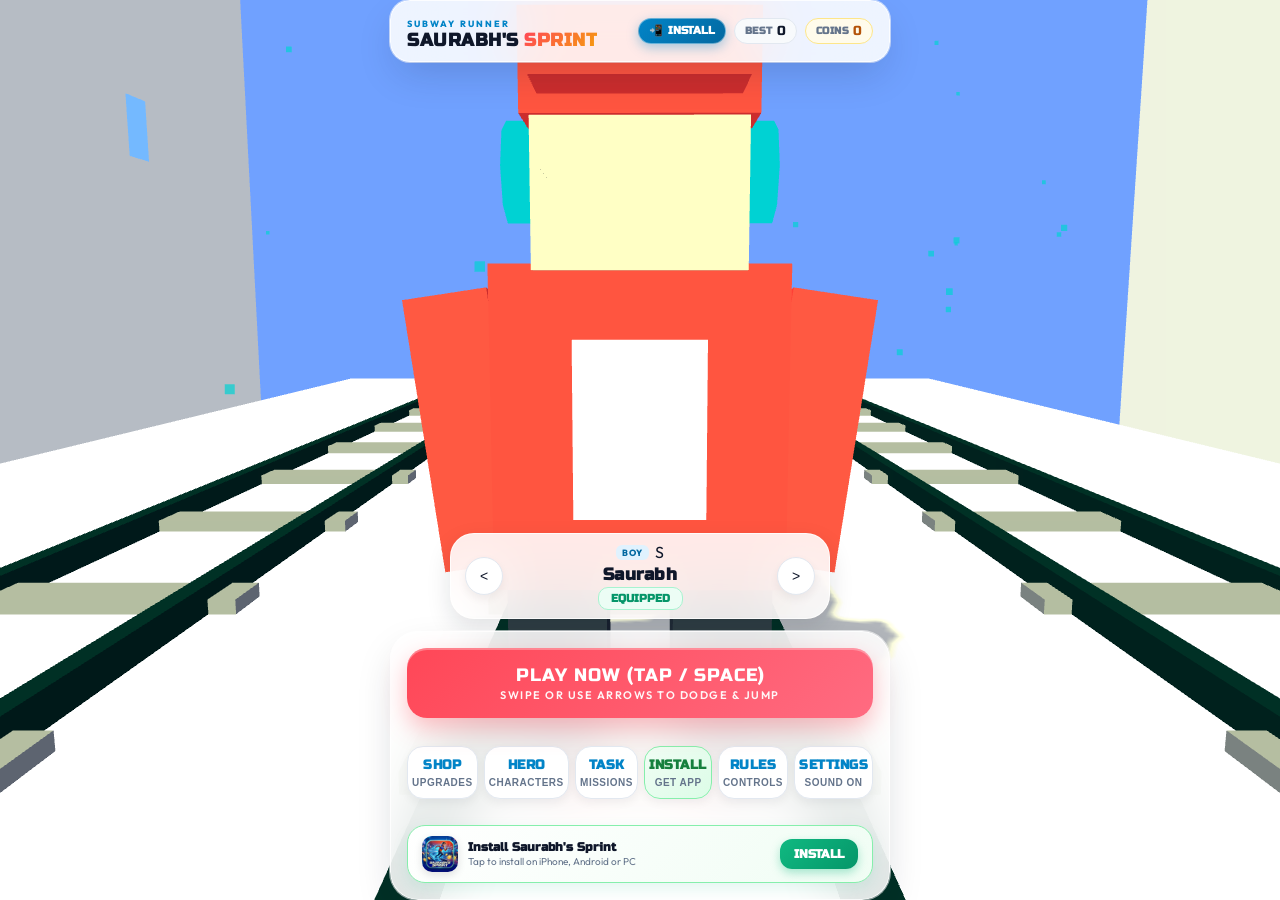
==== commit 49ef2639: "Add netlify.toml and CSS rules to remove netlify drawer/badge" ====
--- a/Saurabhs_Sprint_Standalone.html
+++ b/Saurabhs_Sprint_Standalone.html
@@ -78,6 +78,21 @@
   -webkit-user-select: none;
   user-select: none;
   -webkit-tap-highlight-color: transparent;
+}
+
+/* Suppress Netlify Drawer & Badge Widget */
+[data-netlify-drawer],
+#netlify-drawer,
+.netlify-badge,
+iframe[src*="netlify"],
+div[class*="netlify-drawer"],
+button[class*="netlify-drawer"] {
+  display: none !important;
+  opacity: 0 !important;
+  pointer-events: none !important;
+  visibility: hidden !important;
+  height: 0 !important;
+  width: 0 !important;
 }
 
 html, body {
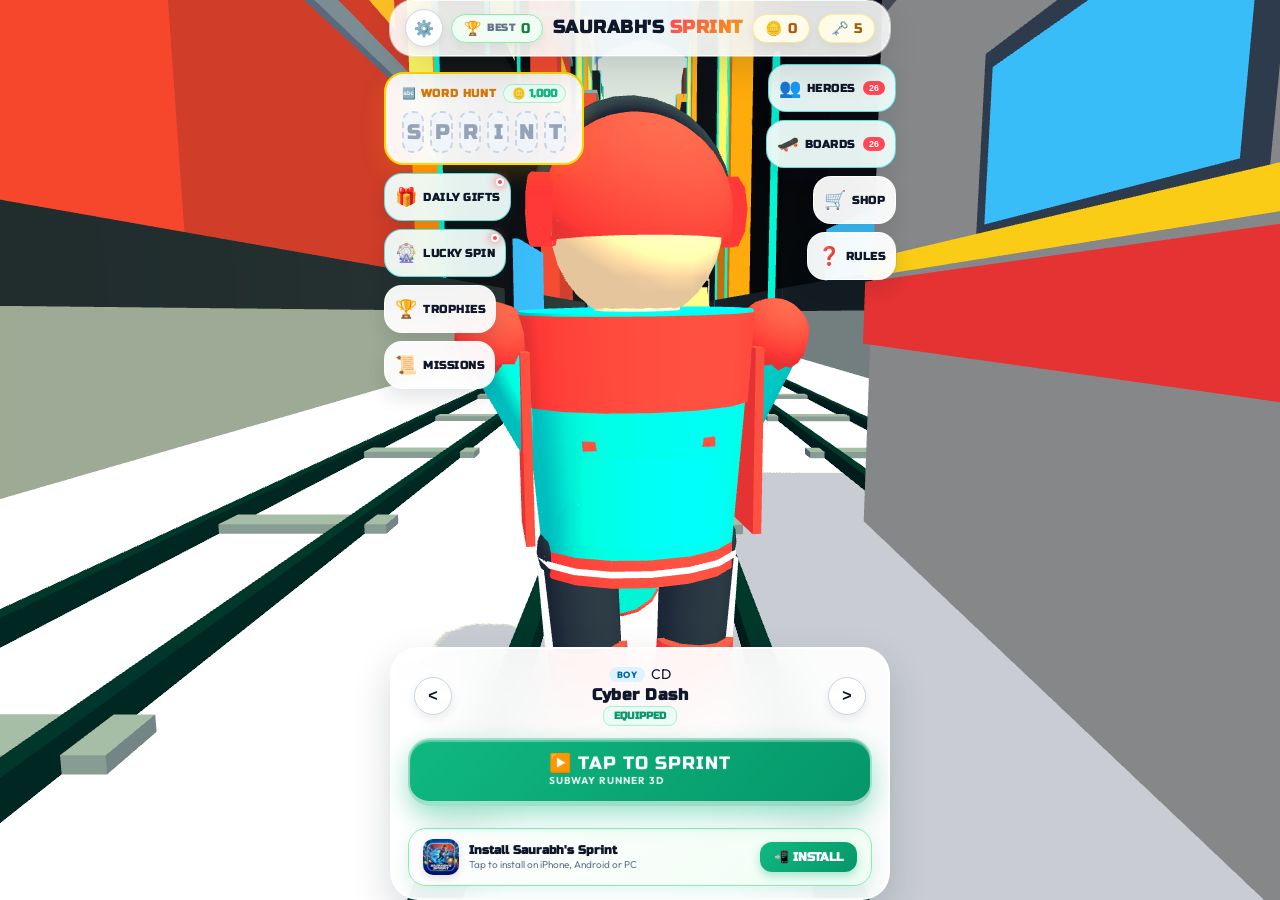
==== commit 9acc556d: "feat: v5.9 — 26 heroes, 26 hoverboards, responsive CSS fixes, updated README, rebuilt standalone" ====
--- a/Saurabhs_Sprint_Standalone.html
+++ b/Saurabhs_Sprint_Standalone.html
@@ -25,19 +25,43 @@
   <!-- Google Fonts -->
   <link rel="preconnect" href="https://fonts.googleapis.com">
   <link rel="preconnect" href="https://fonts.gstatic.com" crossorigin>
-  <link href="https://fonts.googleapis.com/css2?family=Outfit:wght@400;600;800;900&family=Russo+One&display=swap" rel="stylesheet">
+  <link href="https://fonts.googleapis.com/css2?family=Lilita+One&family=Outfit:wght@400;600;700;800;900&family=Russo+One&display=swap&text=ABCDEFGHIJKLMNOPQRSTUVWXYZabcdefghijklmnopqrstuvwxyz0123456789" rel="stylesheet">
 
   <!-- Three.js 3D Library (Local with CDN fallback) -->
+  <script src="lib/three.min.js"></script>
+  <script>if (typeof THREE === 'undefined') { document.write('<script src="https://cdnjs.cloudflare.com/ajax/libs/three.js/r128/three.min.js"><\/script>'); }</script>
+
+  <!-- Global Error Handler - catches JS errors and shows helpful message instead of blank screen -->
   <script>
-/**
- * @license
- * Copyright 2010-2021 Three.js Authors
- * SPDX-License-Identifier: MIT
- */
-!function(t,e){"object"==typeof exports&&"undefined"!=typeof module?e(exports):"function"==typeof define&&define.amd?define(["exports"],e):e((t="undefined"!=typeof globalThis?globalThis:t||self).THREE={})}(this,(function(t){"use strict";const e="128",n=100,i=300,r=301,s=302,a=303,o=304,l=306,c=307,h=1e3,u=1001,d=1002,p=1003,m=1004,f=1005,g=1006,v=1007,y=1008,x=1009,_=1012,w=1014,b=1015,M=1016,S=1020,T=1022,E=1023,A=1026,L=1027,R=33776,C=33777,P=33778,D=33779,I=35840,N=35841,B=35842,z=35843,F=37492,O=37496,H=2300,G=2301,U=2302,k=2400,V=2401,W=2402,j=2500,q=2501,X=3e3,Y=3001,Z=3007,J=3002,Q=3004,K=3005,$=3006,tt=7680,et=35044,nt=35048,it="300 es";class rt{addEventListener(t,e){void 0===this._listeners&&(this._listeners={});const n=this._listeners;void 0===n[t]&&(n[t]=[]),-1===n[t].indexOf(e)&&n[t].push(e)}hasEventListener(t,e){if(void 0===this._listeners)return!1;const n=this._listeners;return void 0!==n[t]&&-1!==n[t].indexOf(e)}removeEventListener(t,e){if(void 0===this._listeners)return;const n=this._listeners[t];if(void 0!==n){const t=n.indexOf(e);-1!==t&&n.splice(t,1)}}dispatchEvent(t){if(void 0===this._listeners)return;const e=this._listeners[t.type];if(void 0!==e){t.target=this;const n=e.slice(0);for(let e=0,i=n.length;e<i;e++)n[e].call(this,t);t.target=null}}}const st=[];for(let t=0;t<256;t++)st[t]=(t<16?"0":"")+t.toString(16);let at=1234567;const ot=Math.PI/180,lt=180/Math.PI;function ct(){const t=4294967295*Math.random()|0,e=4294967295*Math.random()|0,n=4294967295*Math.random()|0,i=4294967295*Math.random()|0;return(st[255&t]+st[t>>8&255]+st[t>>16&255]+st[t>>24&255]+"-"+st[255&e]+st[e>>8&255]+"-"+st[e>>16&15|64]+st[e>>24&255]+"-"+st[63&n|128]+st[n>>8&255]+"-"+st[n>>16&255]+st[n>>24&255]+st[255&i]+st[i>>8&255]+st[i>>16&255]+st[i>>24&255]).toUpperCase()}function ht(t,e,n){return Math.max(e,Math.min(n,t))}function ut(t,e){return(t%e+e)%e}function dt(t,e,n){return(1-n)*t+n*e}function pt(t){return 0==(t&t-1)&&0!==t}function mt(t){return Math.pow(2,Math.ceil(Math.log(t)/Math.LN2))}function ft(t){return Math.pow(2,Math.floor(Math.log(t)/Math.LN2))}var gt=Object.freeze({__proto__:null,DEG2RAD:ot,RAD2DEG:lt,generateUUID:ct,clamp:ht,euclideanModulo:ut,mapLinear:function(t,e,n,i,r){return i+(t-e)*(r-i)/(n-e)},inverseLerp:function(t,e,n){return t!==e?(n-t)/(e-t):0},lerp:dt,damp:function(t,e,n,i){return dt(t,e,1-Math.exp(-n*i))},pingpong:function(t,e=1){return e-Math.abs(ut(t,2*e)-e)},smoothstep:function(t,e,n){return t<=e?0:t>=n?1:(t=(t-e)/(n-e))*t*(3-2*t)},smootherstep:function(t,e,n){return t<=e?0:t>=n?1:(t=(t-e)/(n-e))*t*t*(t*(6*t-15)+10)},randInt:function(t,e){return t+Math.floor(Math.random()*(e-t+1))},randFloat:function(t,e){return t+Math.random()*(e-t)},randFloatSpread:function(t){return t*(.5-Math.random())},seededRandom:function(t){return void 0!==t&&(at=t%2147483647),at=16807*at%2147483647,(at-1)/2147483646},degToRad:function(t){return t*ot},radToDeg:function(t){return t*lt},isPowerOfTwo:pt,ceilPowerOfTwo:mt,floorPowerOfTwo:ft,setQuaternionFromProperEuler:function(t,e,n,i,r){const s=Math.cos,a=Math.sin,o=s(n/2),l=a(n/2),c=s((e+i)/2),h=a((e+i)/2),u=s((e-i)/2),d=a((e-i)/2),p=s((i-e)/2),m=a((i-e)/2);switch(r){case"XYX":t.set(o*h,l*u,l*d,o*c);break;case"YZY":t.set(l*d,o*h,l*u,o*c);break;case"ZXZ":t.set(l*u,l*d,o*h,o*c);break;case"XZX":t.set(o*h,l*m,l*p,o*c);break;case"YXY":t.set(l*p,o*h,l*m,o*c);break;case"ZYZ":t.set(l*m,l*p,o*h,o*c);break;default:console.warn("THREE.MathUtils: .setQuaternionFromProperEuler() encountered an unknown order: "+r)}}});class vt{constructor(t=0,e=0){this.x=t,this.y=e}get width(){return this.x}set width(t){this.x=t}get height(){return this.y}set height(t){this.y=t}set(t,e){return this.x=t,this.y=e,this}setScalar(t){return this.x=t,this.y=t,this}setX(t){return this.x=t,this}setY(t){return this.y=t,this}setComponent(t,e){switch(t){case 0:this.x=e;break;case 1:this.y=e;break;default:throw new Error("index is out of range: "+t)}return this}getComponent(t){switch(t){case 0:return this.x;case 1:return this.y;default:throw new Error("index is out of range: "+t)}}clone(){return new this.constructor(this.x,this.y)}copy(t){return this.x=t.x,this.y=t.y,this}add(t,e){return void 0!==e?(console.warn("THREE.Vector2: .add() now only accepts one argument. Use .addVectors( a, b ) instead."),this.addVectors(t,e)):(this.x+=t.x,this.y+=t.y,this)}addScalar(t){return this.x+=t,this.y+=t,this}addVectors(t,e){return this.x=t.x+e.x,this.y=t.y+e.y,this}addScaledVector(t,e){return this.x+=t.x*e,this.y+=t.y*e,this}sub(t,e){return void 0!==e?(console.warn("THREE.Vector2: .sub() now only accepts one argument. Use .subVectors( a, b ) instead."),this.subVectors(t,e)):(this.x-=t.x,this.y-=t.y,this)}subScalar(t){return this.x-=t,this.y-=t,this}subVectors(t,e){return this.x=t.x-e.x,this.y=t.y-e.y,this}multiply(t){return this.x*=t.x,this.y*=t.y,this}multiplyScalar(t){return this.x*=t,this.y*=t,this}divide(t){return this.x/=t.x,this.y/=t.y,this}divideScalar(t){return this.multiplyScalar(1/t)}applyMatrix3(t){const e=this.x,n=this.y,i=t.elements;return this.x=i[0]*e+i[3]*n+i[6],this.y=i[1]*e+i[4]*n+i[7],this}min(t){return this.x=Math.min(this.x,t.x),this.y=Math.min(this.y,t.y),this}max(t){return this.x=Math.max(this.x,t.x),this.y=Math.max(this.y,t.y),this}clamp(t,e){return this.x=Math.max(t.x,Math.min(e.x,this.x)),this.y=Math.max(t.y,Math.min(e.y,this.y)),this}clampScalar(t,e){return this.x=Math.max(t,Math.min(e,this.x)),this.y=Math.max(t,Math.min(e,this.y)),this}clampLength(t,e){const n=this.length();return this.divideScalar(n||1).multiplyScalar(Math.max(t,Math.min(e,n)))}floor(){return this.x=Math.floor(this.x),this.y=Math.floor(this.y),this}ceil(){return this.x=Math.ceil(this.x),this.y=Math.ceil(this.y),this}round(){return this.x=Math.round(this.x),this.y=Math.round(this.y),this}roundToZero(){return this.x=this.x<0?Math.ceil(this.x):Math.floor(this.x),this.y=this.y<0?Math.ceil(this.y):Math.floor(this.y),this}negate(){return this.x=-this.x,this.y=-this.y,this}dot(t){return this.x*t.x+this.y*t.y}cross(t){return this.x*t.y-this.y*t.x}lengthSq(){return this.x*this.x+this.y*this.y}length(){return Math.sqrt(this.x*this.x+this.y*this.y)}manhattanLength(){return Math.abs(this.x)+Math.abs(this.y)}normalize(){return this.divideScalar(this.length()||1)}angle(){return Math.atan2(-this.y,-this.x)+Math.PI}distanceTo(t){return Math.sqrt(this.distanceToSquared(t))}distanceToSquared(t){const e=this.x-t.x,n=this.y-t.y;return e*e+n*n}manhattanDistanceTo(t){return Math.abs(this.x-t.x)+Math.abs(this.y-t.y)}setLength(t){return this.normalize().multiplyScalar(t)}lerp(t,e){return this.x+=(t.x-this.x)*e,this.y+=(t.y-this.y)*e,this}lerpVectors(t,e,n){return this.x=t.x+(e.x-t.x)*n,this.y=t.y+(e.y-t.y)*n,this}equals(t){return t.x===this.x&&t.y===this.y}fromArray(t,e=0){return this.x=t[e],this.y=t[e+1],this}toArray(t=[],e=0){return t[e]=this.x,t[e+1]=this.y,t}fromBufferAttribute(t,e,n){return void 0!==n&&console.warn("THREE.Vector2: offset has been removed from .fromBufferAttribute()."),this.x=t.getX(e),this.y=t.getY(e),this}rotateAround(t,e){const n=Math.cos(e),i=Math.sin(e),r=this.x-t.x,s=this.y-t.y;return this.x=r*n-s*i+t.x,this.y=r*i+s*n+t.y,this}random(){return this.x=Math.random(),this.y=Math.random(),this}}vt.prototype.isVector2=!0;class yt{constructor(){this.elements=[1,0,0,0,1,0,0,0,1],arguments.length>0&&console.error("THREE.Matrix3: the constructor no longer reads arguments. use .set() instead.")}set(t,e,n,i,r,s,a,o,l){const c=this.elements;return c[0]=t,c[1]=i,c[2]=a,c[3]=e,c[4]=r,c[5]=o,c[6]=n,c[7]=s,c[8]=l,this}identity(){return this.set(1,0,0,0,1,0,0,0,1),this}copy(t){const e=this.elements,n=t.elements;return e[0]=n[0],e[1]=n[1],e[2]=n[2],e[3]=n[3],e[4]=n[4],e[5]=n[5],e[6]=n[6],e[7]=n[7],e[8]=n[8],this}extractBasis(t,e,n){return t.setFromMatrix3Column(this,0),e.setFromMatrix3Column(this,1),n.setFromMatrix3Column(this,2),this}setFromMatrix4(t){const e=t.elements;return this.set(e[0],e[4],e[8],e[1],e[5],e[9],e[2],e[6],e[10]),this}multiply(t){return this.multiplyMatrices(this,t)}premultiply(t){return this.multiplyMatrices(t,this)}multiplyMatrices(t,e){const n=t.elements,i=e.elements,r=this.elements,s=n[0],a=n[3],o=n[6],l=n[1],c=n[4],h=n[7],u=n[2],d=n[5],p=n[8],m=i[0],f=i[3],g=i[6],v=i[1],y=i[4],x=i[7],_=i[2],w=i[5],b=i[8];return r[0]=s*m+a*v+o*_,r[3]=s*f+a*y+o*w,r[6]=s*g+a*x+o*b,r[1]=l*m+c*v+h*_,r[4]=l*f+c*y+h*w,r[7]=l*g+c*x+h*b,r[2]=u*m+d*v+p*_,r[5]=u*f+d*y+p*w,r[8]=u*g+d*x+p*b,this}multiplyScalar(t){const e=this.elements;return e[0]*=t,e[3]*=t,e[6]*=t,e[1]*=t,e[4]*=t,e[7]*=t,e[2]*=t,e[5]*=t,e[8]*=t,this}determinant(){const t=this.elements,e=t[0],n=t[1],i=t[2],r=t[3],s=t[4],a=t[5],o=t[6],l=t[7],c=t[8];return e*s*c-e*a*l-n*r*c+n*a*o+i*r*l-i*s*o}invert(){const t=this.elements,e=t[0],n=t[1],i=t[2],r=t[3],s=t[4],a=t[5],o=t[6],l=t[7],c=t[8],h=c*s-a*l,u=a*o-c*r,d=l*r-s*o,p=e*h+n*u+i*d;if(0===p)return this.set(0,0,0,0,0,0,0,0,0);const m=1/p;return t[0]=h*m,t[1]=(i*l-c*n)*m,t[2]=(a*n-i*s)*m,t[3]=u*m,t[4]=(c*e-i*o)*m,t[5]=(i*r-a*e)*m,t[6]=d*m,t[7]=(n*o-l*e)*m,t[8]=(s*e-n*r)*m,this}transpose(){let t;const e=this.elements;return t=e[1],e[1]=e[3],e[3]=t,t=e[2],e[2]=e[6],e[6]=t,t=e[5],e[5]=e[7],e[7]=t,this}getNormalMatrix(t){return this.setFromMatrix4(t).invert().transpose()}transposeIntoArray(t){const e=this.elements;return t[0]=e[0],t[1]=e[3],t[2]=e[6],t[3]=e[1],t[4]=e[4],t[5]=e[7],t[6]=e[2],t[7]=e[5],t[8]=e[8],this}setUvTransform(t,e,n,i,r,s,a){const o=Math.cos(r),l=Math.sin(r);return this.set(n*o,n*l,-n*(o*s+l*a)+s+t,-i*l,i*o,-i*(-l*s+o*a)+a+e,0,0,1),this}scale(t,e){const n=this.elements;return n[0]*=t,n[3]*=t,n[6]*=t,n[1]*=e,n[4]*=e,n[7]*=e,this}rotate(t){const e=Math.cos(t),n=Math.sin(t),i=this.elements,r=i[0],s=i[3],a=i[6],o=i[1],l=i[4],c=i[7];return i[0]=e*r+n*o,i[3]=e*s+n*l,i[6]=e*a+n*c,i[1]=-n*r+e*o,i[4]=-n*s+e*l,i[7]=-n*a+e*c,this}translate(t,e){const n=this.elements;return n[0]+=t*n[2],n[3]+=t*n[5],n[6]+=t*n[8],n[1]+=e*n[2],n[4]+=e*n[5],n[7]+=e*n[8],this}equals(t){const e=this.elements,n=t.elements;for(let t=0;t<9;t++)if(e[t]!==n[t])return!1;return!0}fromArray(t,e=0){for(let n=0;n<9;n++)this.elements[n]=t[n+e];return this}toArray(t=[],e=0){const n=this.elements;return t[e]=n[0],t[e+1]=n[1],t[e+2]=n[2],t[e+3]=n[3],t[e+4]=n[4],t[e+5]=n[5],t[e+6]=n[6],t[e+7]=n[7],t[e+8]=n[8],t}clone(){return(new this.constructor).fromArray(this.elements)}}let xt;yt.prototype.isMatrix3=!0;class _t{static getDataURL(t){if(/^data:/i.test(t.src))return t.src;if("undefined"==typeof HTMLCanvasElement)return t.src;let e;if(t instanceof HTMLCanvasElement)e=t;else{void 0===xt&&(xt=document.createElementNS("http://www.w3.org/1999/xhtml","canvas")),xt.width=t.width,xt.height=t.height;const n=xt.getContext("2d");t instanceof ImageData?n.putImageData(t,0,0):n.drawImage(t,0,0,t.width,t.height),e=xt}return e.width>2048||e.height>2048?(console.warn("THREE.ImageUtils.getDataURL: Image converted to jpg for performance reasons",t),e.toDataURL("image/jpeg",.6)):e.toDataURL("image/png")}}let wt=0;class bt extends rt{constructor(t=bt.DEFAULT_IMAGE,e=bt.DEFAULT_MAPPING,n=1001,i=1001,r=1006,s=1008,a=1023,o=1009,l=1,c=3e3){super(),Object.defineProperty(this,"id",{value:wt++}),this.uuid=ct(),this.name="",this.image=t,this.mipmaps=[],this.mapping=e,this.wrapS=n,this.wrapT=i,this.magFilter=r,this.minFilter=s,this.anisotropy=l,this.format=a,this.internalFormat=null,this.type=o,this.offset=new vt(0,0),this.repeat=new vt(1,1),this.center=new vt(0,0),this.rotation=0,this.matrixAutoUpdate=!0,this.matrix=new yt,this.generateMipmaps=!0,this.premultiplyAlpha=!1,this.flipY=!0,this.unpackAlignment=4,this.encoding=c,this.version=0,this.onUpdate=null}updateMatrix(){this.matrix.setUvTransform(this.offset.x,this.offset.y,this.repeat.x,this.repeat.y,this.rotation,this.center.x,this.center.y)}clone(){return(new this.constructor).copy(this)}copy(t){return this.name=t.name,this.image=t.image,this.mipmaps=t.mipmaps.slice(0),this.mapping=t.mapping,this.wrapS=t.wrapS,this.wrapT=t.wrapT,this.magFilter=t.magFilter,this.minFilter=t.minFilter,this.anisotropy=t.anisotropy,this.format=t.format,this.internalFormat=t.internalFormat,this.type=t.type,this.offset.copy(t.offset),this.repeat.copy(t.repeat),this.center.copy(t.center),this.rotation=t.rotation,this.matrixAutoUpdate=t.matrixAutoUpdate,this.matrix.copy(t.matrix),this.generateMipmaps=t.generateMipmaps,this.premultiplyAlpha=t.premultiplyAlpha,this.flipY=t.flipY,this.unpackAlignment=t.unpackAlignment,this.encoding=t.encoding,this}toJSON(t){const e=void 0===t||"string"==typeof t;if(!e&&void 0!==t.textures[this.uuid])return t.textures[this.uuid];const n={metadata:{version:4.5,type:"Texture",generator:"Texture.toJSON"},uuid:this.uuid,name:this.name,mapping:this.mapping,repeat:[this.repeat.x,this.repeat.y],offset:[this.offset.x,this.offset.y],center:[this.center.x,this.center.y],rotation:this.rotation,wrap:[this.wrapS,this.wrapT],format:this.format,type:this.type,encoding:this.encoding,minFilter:this.minFilter,magFilter:this.magFilter,anisotropy:this.anisotropy,flipY:this.flipY,premultiplyAlpha:this.premultiplyAlpha,unpackAlignment:this.unpackAlignment};if(void 0!==this.image){const i=this.image;if(void 0===i.uuid&&(i.uuid=ct()),!e&&void 0===t.images[i.uuid]){let e;if(Array.isArray(i)){e=[];for(let t=0,n=i.length;t<n;t++)i[t].isDataTexture?e.push(Mt(i[t].image)):e.push(Mt(i[t]))}else e=Mt(i);t.images[i.uuid]={uuid:i.uuid,url:e}}n.image=i.uuid}return e||(t.textures[this.uuid]=n),n}dispose(){this.dispatchEvent({type:"dispose"})}transformUv(t){if(this.mapping!==i)return t;if(t.applyMatrix3(this.matrix),t.x<0||t.x>1)switch(this.wrapS){case h:t.x=t.x-Math.floor(t.x);break;case u:t.x=t.x<0?0:1;break;case d:1===Math.abs(Math.floor(t.x)%2)?t.x=Math.ceil(t.x)-t.x:t.x=t.x-Math.floor(t.x)}if(t.y<0||t.y>1)switch(this.wrapT){case h:t.y=t.y-Math.floor(t.y);break;case u:t.y=t.y<0?0:1;break;case d:1===Math.abs(Math.floor(t.y)%2)?t.y=Math.ceil(t.y)-t.y:t.y=t.y-Math.floor(t.y)}return this.flipY&&(t.y=1-t.y),t}set needsUpdate(t){!0===t&&this.version++}}function Mt(t){return"undefined"!=typeof HTMLImageElement&&t instanceof HTMLImageElement||"undefined"!=typeof HTMLCanvasElement&&t instanceof HTMLCanvasElement||"undefined"!=typeof ImageBitmap&&t instanceof ImageBitmap?_t.getDataURL(t):t.data?{data:Array.prototype.slice.call(t.data),width:t.width,height:t.height,type:t.data.constructor.name}:(console.warn("THREE.Texture: Unable to serialize Texture."),{})}bt.DEFAULT_IMAGE=void 0,bt.DEFAULT_MAPPING=i,bt.prototype.isTexture=!0;class St{constructor(t=0,e=0,n=0,i=1){this.x=t,this.y=e,this.z=n,this.w=i}get width(){return this.z}set width(t){this.z=t}get height(){return this.w}set height(t){this.w=t}set(t,e,n,i){return this.x=t,this.y=e,this.z=n,this.w=i,this}setScalar(t){return this.x=t,this.y=t,this.z=t,this.w=t,this}setX(t){return this.x=t,this}setY(t){return this.y=t,this}setZ(t){return this.z=t,this}setW(t){return this.w=t,this}setComponent(t,e){switch(t){case 0:this.x=e;break;case 1:this.y=e;break;case 2:this.z=e;break;case 3:this.w=e;break;default:throw new Error("index is out of range: "+t)}return this}getComponent(t){switch(t){case 0:return this.x;case 1:return this.y;case 2:return this.z;case 3:return this.w;default:throw new Error("index is out of range: "+t)}}clone(){return new this.constructor(this.x,this.y,this.z,this.w)}copy(t){return this.x=t.x,this.y=t.y,this.z=t.z,this.w=void 0!==t.w?t.w:1,this}add(t,e){return void 0!==e?(console.warn("THREE.Vector4: .add() now only accepts one argument. Use .addVectors( a, b ) instead."),this.addVectors(t,e)):(this.x+=t.x,this.y+=t.y,this.z+=t.z,this.w+=t.w,this)}addScalar(t){return this.x+=t,this.y+=t,this.z+=t,this.w+=t,this}addVectors(t,e){return this.x=t.x+e.x,this.y=t.y+e.y,this.z=t.z+e.z,this.w=t.w+e.w,this}addScaledVector(t,e){return this.x+=t.x*e,this.y+=t.y*e,this.z+=t.z*e,this.w+=t.w*e,this}sub(t,e){return void 0!==e?(console.warn("THREE.Vector4: .sub() now only accepts one argument. Use .subVectors( a, b ) instead."),this.subVectors(t,e)):(this.x-=t.x,this.y-=t.y,this.z-=t.z,this.w-=t.w,this)}subScalar(t){return this.x-=t,this.y-=t,this.z-=t,this.w-=t,this}subVectors(t,e){return this.x=t.x-e.x,this.y=t.y-e.y,this.z=t.z-e.z,this.w=t.w-e.w,this}multiply(t){return this.x*=t.x,this.y*=t.y,this.z*=t.z,this.w*=t.w,this}multiplyScalar(t){return this.x*=t,this.y*=t,this.z*=t,this.w*=t,this}applyMatrix4(t){const e=this.x,n=this.y,i=this.z,r=this.w,s=t.elements;return this.x=s[0]*e+s[4]*n+s[8]*i+s[12]*r,this.y=s[1]*e+s[5]*n+s[9]*i+s[13]*r,this.z=s[2]*e+s[6]*n+s[10]*i+s[14]*r,this.w=s[3]*e+s[7]*n+s[11]*i+s[15]*r,this}divideScalar(t){return this.multiplyScalar(1/t)}setAxisAngleFromQuaternion(t){this.w=2*Math.acos(t.w);const e=Math.sqrt(1-t.w*t.w);return e<1e-4?(this.x=1,this.y=0,this.z=0):(this.x=t.x/e,this.y=t.y/e,this.z=t.z/e),this}setAxisAngleFromRotationMatrix(t){let e,n,i,r;const s=.01,a=.1,o=t.elements,l=o[0],c=o[4],h=o[8],u=o[1],d=o[5],p=o[9],m=o[2],f=o[6],g=o[10];if(Math.abs(c-u)<s&&Math.abs(h-m)<s&&Math.abs(p-f)<s){if(Math.abs(c+u)<a&&Math.abs(h+m)<a&&Math.abs(p+f)<a&&Math.abs(l+d+g-3)<a)return this.set(1,0,0,0),this;e=Math.PI;const t=(l+1)/2,o=(d+1)/2,v=(g+1)/2,y=(c+u)/4,x=(h+m)/4,_=(p+f)/4;return t>o&&t>v?t<s?(n=0,i=.707106781,r=.707106781):(n=Math.sqrt(t),i=y/n,r=x/n):o>v?o<s?(n=.707106781,i=0,r=.707106781):(i=Math.sqrt(o),n=y/i,r=_/i):v<s?(n=.707106781,i=.707106781,r=0):(r=Math.sqrt(v),n=x/r,i=_/r),this.set(n,i,r,e),this}let v=Math.sqrt((f-p)*(f-p)+(h-m)*(h-m)+(u-c)*(u-c));return Math.abs(v)<.001&&(v=1),this.x=(f-p)/v,this.y=(h-m)/v,this.z=(u-c)/v,this.w=Math.acos((l+d+g-1)/2),this}min(t){return this.x=Math.min(this.x,t.x),this.y=Math.min(this.y,t.y),this.z=Math.min(this.z,t.z),this.w=Math.min(this.w,t.w),this}max(t){return this.x=Math.max(this.x,t.x),this.y=Math.max(this.y,t.y),this.z=Math.max(this.z,t.z),this.w=Math.max(this.w,t.w),this}clamp(t,e){return this.x=Math.max(t.x,Math.min(e.x,this.x)),this.y=Math.max(t.y,Math.min(e.y,this.y)),this.z=Math.max(t.z,Math.min(e.z,this.z)),this.w=Math.max(t.w,Math.min(e.w,this.w)),this}clampScalar(t,e){return this.x=Math.max(t,Math.min(e,this.x)),this.y=Math.max(t,Math.min(e,this.y)),this.z=Math.max(t,Math.min(e,this.z)),this.w=Math.max(t,Math.min(e,this.w)),this}clampLength(t,e){const n=this.length();return this.divideScalar(n||1).multiplyScalar(Math.max(t,Math.min(e,n)))}floor(){return this.x=Math.floor(this.x),this.y=Math.floor(this.y),this.z=Math.floor(this.z),this.w=Math.floor(this.w),this}ceil(){return this.x=Math.ceil(this.x),this.y=Math.ceil(this.y),this.z=Math.ceil(this.z),this.w=Math.ceil(this.w),this}round(){return this.x=Math.round(this.x),this.y=Math.round(this.y),this.z=Math.round(this.z),this.w=Math.round(this.w),this}roundToZero(){return this.x=this.x<0?Math.ceil(this.x):Math.floor(this.x),this.y=this.y<0?Math.ceil(this.y):Math.floor(this.y),this.z=this.z<0?Math.ceil(this.z):Math.floor(this.z),this.w=this.w<0?Math.ceil(this.w):Math.floor(this.w),this}negate(){return this.x=-this.x,this.y=-this.y,this.z=-this.z,this.w=-this.w,this}dot(t){return this.x*t.x+this.y*t.y+this.z*t.z+this.w*t.w}lengthSq(){return this.x*this.x+this.y*this.y+this.z*this.z+this.w*this.w}length(){return Math.sqrt(this.x*this.x+this.y*this.y+this.z*this.z+this.w*this.w)}manhattanLength(){return Math.abs(this.x)+Math.abs(this.y)+Math.abs(this.z)+Math.abs(this.w)}normalize(){return this.divideScalar(this.length()||1)}setLength(t){return this.normalize().multiplyScalar(t)}lerp(t,e){return this.x+=(t.x-this.x)*e,this.y+=(t.y-this.y)*e,this.z+=(t.z-this.z)*e,this.w+=(t.w-this.w)*e,this}lerpVectors(t,e,n){return this.x=t.x+(e.x-t.x)*n,this.y=t.y+(e.y-t.y)*n,this.z=t.z+(e.z-t.z)*n,this.w=t.w+(e.w-t.w)*n,this}equals(t){return t.x===this.x&&t.y===this.y&&t.z===this.z&&t.w===this.w}fromArray(t,e=0){return this.x=t[e],this.y=t[e+1],this.z=t[e+2],this.w=t[e+3],this}toArray(t=[],e=0){return t[e]=this.x,t[e+1]=this.y,t[e+2]=this.z,t[e+3]=this.w,t}fromBufferAttribute(t,e,n){return void 0!==n&&console.warn("THREE.Vector4: offset has been removed from .fromBufferAttribute()."),this.x=t.getX(e),this.y=t.getY(e),this.z=t.getZ(e),this.w=t.getW(e),this}random(){return this.x=Math.random(),this.y=Math.random(),this.z=Math.random(),this.w=Math.random(),this}}St.prototype.isVector4=!0;class Tt extends rt{constructor(t,e,n){super(),this.width=t,this.height=e,this.depth=1,this.scissor=new St(0,0,t,e),this.scissorTest=!1,this.viewport=new St(0,0,t,e),n=n||{},this.texture=new bt(void 0,n.mapping,n.wrapS,n.wrapT,n.magFilter,n.minFilter,n.format,n.type,n.anisotropy,n.encoding),this.texture.image={},this.texture.image.width=t,this.texture.image.height=e,this.texture.image.depth=1,this.texture.generateMipmaps=void 0!==n.generateMipmaps&&n.generateMipmaps,this.texture.minFilter=void 0!==n.minFilter?n.minFilter:g,this.depthBuffer=void 0===n.depthBuffer||n.depthBuffer,this.stencilBuffer=void 0!==n.stencilBuffer&&n.stencilBuffer,this.depthTexture=void 0!==n.depthTexture?n.depthTexture:null}setTexture(t){t.image={width:this.width,height:this.height,depth:this.depth},this.texture=t}setSize(t,e,n=1){this.width===t&&this.height===e&&this.depth===n||(this.width=t,this.height=e,this.depth=n,this.texture.image.width=t,this.texture.image.height=e,this.texture.image.depth=n,this.dispose()),this.viewport.set(0,0,t,e),this.scissor.set(0,0,t,e)}clone(){return(new this.constructor).copy(this)}copy(t){return this.width=t.width,this.height=t.height,this.depth=t.depth,this.viewport.copy(t.viewport),this.texture=t.texture.clone(),this.depthBuffer=t.depthBuffer,this.stencilBuffer=t.stencilBuffer,this.depthTexture=t.depthTexture,this}dispose(){this.dispatchEvent({type:"dispose"})}}Tt.prototype.isWebGLRenderTarget=!0;class Et extends Tt{constructor(t,e,n){super(t,e,n),this.samples=4}copy(t){return super.copy.call(this,t),this.samples=t.samples,this}}Et.prototype.isWebGLMultisampleRenderTarget=!0;class At{constructor(t=0,e=0,n=0,i=1){this._x=t,this._y=e,this._z=n,this._w=i}static slerp(t,e,n,i){return console.warn("THREE.Quaternion: Static .slerp() has been deprecated. Use qm.slerpQuaternions( qa, qb, t ) instead."),n.slerpQuaternions(t,e,i)}static slerpFlat(t,e,n,i,r,s,a){let o=n[i+0],l=n[i+1],c=n[i+2],h=n[i+3];const u=r[s+0],d=r[s+1],p=r[s+2],m=r[s+3];if(0===a)return t[e+0]=o,t[e+1]=l,t[e+2]=c,void(t[e+3]=h);if(1===a)return t[e+0]=u,t[e+1]=d,t[e+2]=p,void(t[e+3]=m);if(h!==m||o!==u||l!==d||c!==p){let t=1-a;const e=o*u+l*d+c*p+h*m,n=e>=0?1:-1,i=1-e*e;if(i>Number.EPSILON){const r=Math.sqrt(i),s=Math.atan2(r,e*n);t=Math.sin(t*s)/r,a=Math.sin(a*s)/r}const r=a*n;if(o=o*t+u*r,l=l*t+d*r,c=c*t+p*r,h=h*t+m*r,t===1-a){const t=1/Math.sqrt(o*o+l*l+c*c+h*h);o*=t,l*=t,c*=t,h*=t}}t[e]=o,t[e+1]=l,t[e+2]=c,t[e+3]=h}static multiplyQuaternionsFlat(t,e,n,i,r,s){const a=n[i],o=n[i+1],l=n[i+2],c=n[i+3],h=r[s],u=r[s+1],d=r[s+2],p=r[s+3];return t[e]=a*p+c*h+o*d-l*u,t[e+1]=o*p+c*u+l*h-a*d,t[e+2]=l*p+c*d+a*u-o*h,t[e+3]=c*p-a*h-o*u-l*d,t}get x(){return this._x}set x(t){this._x=t,this._onChangeCallback()}get y(){return this._y}set y(t){this._y=t,this._onChangeCallback()}get z(){return this._z}set z(t){this._z=t,this._onChangeCallback()}get w(){return this._w}set w(t){this._w=t,this._onChangeCallback()}set(t,e,n,i){return this._x=t,this._y=e,this._z=n,this._w=i,this._onChangeCallback(),this}clone(){return new this.constructor(this._x,this._y,this._z,this._w)}copy(t){return this._x=t.x,this._y=t.y,this._z=t.z,this._w=t.w,this._onChangeCallback(),this}setFromEuler(t,e){if(!t||!t.isEuler)throw new Error("THREE.Quaternion: .setFromEuler() now expects an Euler rotation rather than a Vector3 and order.");const n=t._x,i=t._y,r=t._z,s=t._order,a=Math.cos,o=Math.sin,l=a(n/2),c=a(i/2),h=a(r/2),u=o(n/2),d=o(i/2),p=o(r/2);switch(s){case"XYZ":this._x=u*c*h+l*d*p,this._y=l*d*h-u*c*p,this._z=l*c*p+u*d*h,this._w=l*c*h-u*d*p;break;case"YXZ":this._x=u*c*h+l*d*p,this._y=l*d*h-u*c*p,this._z=l*c*p-u*d*h,this._w=l*c*h+u*d*p;break;case"ZXY":this._x=u*c*h-l*d*p,this._y=l*d*h+u*c*p,this._z=l*c*p+u*d*h,this._w=l*c*h-u*d*p;break;case"ZYX":this._x=u*c*h-l*d*p,this._y=l*d*h+u*c*p,this._z=l*c*p-u*d*h,this._w=l*c*h+u*d*p;break;case"YZX":this._x=u*c*h+l*d*p,this._y=l*d*h+u*c*p,this._z=l*c*p-u*d*h,this._w=l*c*h-u*d*p;break;case"XZY":this._x=u*c*h-l*d*p,this._y=l*d*h-u*c*p,this._z=l*c*p+u*d*h,this._w=l*c*h+u*d*p;break;default:console.warn("THREE.Quaternion: .setFromEuler() encountered an unknown order: "+s)}return!1!==e&&this._onChangeCallback(),this}setFromAxisAngle(t,e){const n=e/2,i=Math.sin(n);return this._x=t.x*i,this._y=t.y*i,this._z=t.z*i,this._w=Math.cos(n),this._onChangeCallback(),this}setFromRotationMatrix(t){const e=t.elements,n=e[0],i=e[4],r=e[8],s=e[1],a=e[5],o=e[9],l=e[2],c=e[6],h=e[10],u=n+a+h;if(u>0){const t=.5/Math.sqrt(u+1);this._w=.25/t,this._x=(c-o)*t,this._y=(r-l)*t,this._z=(s-i)*t}else if(n>a&&n>h){const t=2*Math.sqrt(1+n-a-h);this._w=(c-o)/t,this._x=.25*t,this._y=(i+s)/t,this._z=(r+l)/t}else if(a>h){const t=2*Math.sqrt(1+a-n-h);this._w=(r-l)/t,this._x=(i+s)/t,this._y=.25*t,this._z=(o+c)/t}else{const t=2*Math.sqrt(1+h-n-a);this._w=(s-i)/t,this._x=(r+l)/t,this._y=(o+c)/t,this._z=.25*t}return this._onChangeCallback(),this}setFromUnitVectors(t,e){let n=t.dot(e)+1;return n<Number.EPSILON?(n=0,Math.abs(t.x)>Math.abs(t.z)?(this._x=-t.y,this._y=t.x,this._z=0,this._w=n):(this._x=0,this._y=-t.z,this._z=t.y,this._w=n)):(this._x=t.y*e.z-t.z*e.y,this._y=t.z*e.x-t.x*e.z,this._z=t.x*e.y-t.y*e.x,this._w=n),this.normalize()}angleTo(t){return 2*Math.acos(Math.abs(ht(this.dot(t),-1,1)))}rotateTowards(t,e){const n=this.angleTo(t);if(0===n)return this;const i=Math.min(1,e/n);return this.slerp(t,i),this}identity(){return this.set(0,0,0,1)}invert(){return this.conjugate()}conjugate(){return this._x*=-1,this._y*=-1,this._z*=-1,this._onChangeCallback(),this}dot(t){return this._x*t._x+this._y*t._y+this._z*t._z+this._w*t._w}lengthSq(){return this._x*this._x+this._y*this._y+this._z*this._z+this._w*this._w}length(){return Math.sqrt(this._x*this._x+this._y*this._y+this._z*this._z+this._w*this._w)}normalize(){let t=this.length();return 0===t?(this._x=0,this._y=0,this._z=0,this._w=1):(t=1/t,this._x=this._x*t,this._y=this._y*t,this._z=this._z*t,this._w=this._w*t),this._onChangeCallback(),this}multiply(t,e){return void 0!==e?(console.warn("THREE.Quaternion: .multiply() now only accepts one argument. Use .multiplyQuaternions( a, b ) instead."),this.multiplyQuaternions(t,e)):this.multiplyQuaternions(this,t)}premultiply(t){return this.multiplyQuaternions(t,this)}multiplyQuaternions(t,e){const n=t._x,i=t._y,r=t._z,s=t._w,a=e._x,o=e._y,l=e._z,c=e._w;return this._x=n*c+s*a+i*l-r*o,this._y=i*c+s*o+r*a-n*l,this._z=r*c+s*l+n*o-i*a,this._w=s*c-n*a-i*o-r*l,this._onChangeCallback(),this}slerp(t,e){if(0===e)return this;if(1===e)return this.copy(t);const n=this._x,i=this._y,r=this._z,s=this._w;let a=s*t._w+n*t._x+i*t._y+r*t._z;if(a<0?(this._w=-t._w,this._x=-t._x,this._y=-t._y,this._z=-t._z,a=-a):this.copy(t),a>=1)return this._w=s,this._x=n,this._y=i,this._z=r,this;const o=1-a*a;if(o<=Number.EPSILON){const t=1-e;return this._w=t*s+e*this._w,this._x=t*n+e*this._x,this._y=t*i+e*this._y,this._z=t*r+e*this._z,this.normalize(),this._onChangeCallback(),this}const l=Math.sqrt(o),c=Math.atan2(l,a),h=Math.sin((1-e)*c)/l,u=Math.sin(e*c)/l;return this._w=s*h+this._w*u,this._x=n*h+this._x*u,this._y=i*h+this._y*u,this._z=r*h+this._z*u,this._onChangeCallback(),this}slerpQuaternions(t,e,n){this.copy(t).slerp(e,n)}equals(t){return t._x===this._x&&t._y===this._y&&t._z===this._z&&t._w===this._w}fromArray(t,e=0){return this._x=t[e],this._y=t[e+1],this._z=t[e+2],this._w=t[e+3],this._onChangeCallback(),this}toArray(t=[],e=0){return t[e]=this._x,t[e+1]=this._y,t[e+2]=this._z,t[e+3]=this._w,t}fromBufferAttribute(t,e){return this._x=t.getX(e),this._y=t.getY(e),this._z=t.getZ(e),this._w=t.getW(e),this}_onChange(t){return this._onChangeCallback=t,this}_onChangeCallback(){}}At.prototype.isQuaternion=!0;class Lt{constructor(t=0,e=0,n=0){this.x=t,this.y=e,this.z=n}set(t,e,n){return void 0===n&&(n=this.z),this.x=t,this.y=e,this.z=n,this}setScalar(t){return this.x=t,this.y=t,this.z=t,this}setX(t){return this.x=t,this}setY(t){return this.y=t,this}setZ(t){return this.z=t,this}setComponent(t,e){switch(t){case 0:this.x=e;break;case 1:this.y=e;break;case 2:this.z=e;break;default:throw new Error("index is out of range: "+t)}return this}getComponent(t){switch(t){case 0:return this.x;case 1:return this.y;case 2:return this.z;default:throw new Error("index is out of range: "+t)}}clone(){return new this.constructor(this.x,this.y,this.z)}copy(t){return this.x=t.x,this.y=t.y,this.z=t.z,this}add(t,e){return void 0!==e?(console.warn("THREE.Vector3: .add() now only accepts one argument. Use .addVectors( a, b ) instead."),this.addVectors(t,e)):(this.x+=t.x,this.y+=t.y,this.z+=t.z,this)}addScalar(t){return this.x+=t,this.y+=t,this.z+=t,this}addVectors(t,e){return this.x=t.x+e.x,this.y=t.y+e.y,this.z=t.z+e.z,this}addScaledVector(t,e){return this.x+=t.x*e,this.y+=t.y*e,this.z+=t.z*e,this}sub(t,e){return void 0!==e?(console.warn("THREE.Vector3: .sub() now only accepts one argument. Use .subVectors( a, b ) instead."),this.subVectors(t,e)):(this.x-=t.x,this.y-=t.y,this.z-=t.z,this)}subScalar(t){return this.x-=t,this.y-=t,this.z-=t,this}subVectors(t,e){return this.x=t.x-e.x,this.y=t.y-e.y,this.z=t.z-e.z,this}multiply(t,e){return void 0!==e?(console.warn("THREE.Vector3: .multiply() now only accepts one argument. Use .multiplyVectors( a, b ) instead."),this.multiplyVectors(t,e)):(this.x*=t.x,this.y*=t.y,this.z*=t.z,this)}multiplyScalar(t){return this.x*=t,this.y*=t,this.z*=t,this}multiplyVectors(t,e){return this.x=t.x*e.x,this.y=t.y*e.y,this.z=t.z*e.z,this}applyEuler(t){return t&&t.isEuler||console.error("THREE.Vector3: .applyEuler() now expects an Euler rotation rather than a Vector3 and order."),this.applyQuaternion(Ct.setFromEuler(t))}applyAxisAngle(t,e){return this.applyQuaternion(Ct.setFromAxisAngle(t,e))}applyMatrix3(t){const e=this.x,n=this.y,i=this.z,r=t.elements;return this.x=r[0]*e+r[3]*n+r[6]*i,this.y=r[1]*e+r[4]*n+r[7]*i,this.z=r[2]*e+r[5]*n+r[8]*i,this}applyNormalMatrix(t){return this.applyMatrix3(t).normalize()}applyMatrix4(t){const e=this.x,n=this.y,i=this.z,r=t.elements,s=1/(r[3]*e+r[7]*n+r[11]*i+r[15]);return this.x=(r[0]*e+r[4]*n+r[8]*i+r[12])*s,this.y=(r[1]*e+r[5]*n+r[9]*i+r[13])*s,this.z=(r[2]*e+r[6]*n+r[10]*i+r[14])*s,this}applyQuaternion(t){const e=this.x,n=this.y,i=this.z,r=t.x,s=t.y,a=t.z,o=t.w,l=o*e+s*i-a*n,c=o*n+a*e-r*i,h=o*i+r*n-s*e,u=-r*e-s*n-a*i;return this.x=l*o+u*-r+c*-a-h*-s,this.y=c*o+u*-s+h*-r-l*-a,this.z=h*o+u*-a+l*-s-c*-r,this}project(t){return this.applyMatrix4(t.matrixWorldInverse).applyMatrix4(t.projectionMatrix)}unproject(t){return this.applyMatrix4(t.projectionMatrixInverse).applyMatrix4(t.matrixWorld)}transformDirection(t){const e=this.x,n=this.y,i=this.z,r=t.elements;return this.x=r[0]*e+r[4]*n+r[8]*i,this.y=r[1]*e+r[5]*n+r[9]*i,this.z=r[2]*e+r[6]*n+r[10]*i,this.normalize()}divide(t){return this.x/=t.x,this.y/=t.y,this.z/=t.z,this}divideScalar(t){return this.multiplyScalar(1/t)}min(t){return this.x=Math.min(this.x,t.x),this.y=Math.min(this.y,t.y),this.z=Math.min(this.z,t.z),this}max(t){return this.x=Math.max(this.x,t.x),this.y=Math.max(this.y,t.y),this.z=Math.max(this.z,t.z),this}clamp(t,e){return this.x=Math.max(t.x,Math.min(e.x,this.x)),this.y=Math.max(t.y,Math.min(e.y,this.y)),this.z=Math.max(t.z,Math.min(e.z,this.z)),this}clampScalar(t,e){return this.x=Math.max(t,Math.min(e,this.x)),this.y=Math.max(t,Math.min(e,this.y)),this.z=Math.max(t,Math.min(e,this.z)),this}clampLength(t,e){const n=this.length();return this.divideScalar(n||1).multiplyScalar(Math.max(t,Math.min(e,n)))}floor(){return this.x=Math.floor(this.x),this.y=Math.floor(this.y),this.z=Math.floor(this.z),this}ceil(){return this.x=Math.ceil(this.x),this.y=Math.ceil(this.y),this.z=Math.ceil(this.z),this}round(){return this.x=Math.round(this.x),this.y=Math.round(this.y),this.z=Math.round(this.z),this}roundToZero(){return this.x=this.x<0?Math.ceil(this.x):Math.floor(this.x),this.y=this.y<0?Math.ceil(this.y):Math.floor(this.y),this.z=this.z<0?Math.ceil(this.z):Math.floor(this.z),this}negate(){return this.x=-this.x,this.y=-this.y,this.z=-this.z,this}dot(t){return this.x*t.x+this.y*t.y+this.z*t.z}lengthSq(){return this.x*this.x+this.y*this.y+this.z*this.z}length(){return Math.sqrt(this.x*this.x+this.y*this.y+this.z*this.z)}manhattanLength(){return Math.abs(this.x)+Math.abs(this.y)+Math.abs(this.z)}normalize(){return this.divideScalar(this.length()||1)}setLength(t){return this.normalize().multiplyScalar(t)}lerp(t,e){return this.x+=(t.x-this.x)*e,this.y+=(t.y-this.y)*e,this.z+=(t.z-this.z)*e,this}lerpVectors(t,e,n){return this.x=t.x+(e.x-t.x)*n,this.y=t.y+(e.y-t.y)*n,this.z=t.z+(e.z-t.z)*n,this}cross(t,e){return void 0!==e?(console.warn("THREE.Vector3: .cross() now only accepts one argument. Use .crossVectors( a, b ) instead."),this.crossVectors(t,e)):this.crossVectors(this,t)}crossVectors(t,e){const n=t.x,i=t.y,r=t.z,s=e.x,a=e.y,o=e.z;return this.x=i*o-r*a,this.y=r*s-n*o,this.z=n*a-i*s,this}projectOnVector(t){const e=t.lengthSq();if(0===e)return this.set(0,0,0);const n=t.dot(this)/e;return this.copy(t).multiplyScalar(n)}projectOnPlane(t){return Rt.copy(this).projectOnVector(t),this.sub(Rt)}reflect(t){return this.sub(Rt.copy(t).multiplyScalar(2*this.dot(t)))}angleTo(t){const e=Math.sqrt(this.lengthSq()*t.lengthSq());if(0===e)return Math.PI/2;const n=this.dot(t)/e;return Math.acos(ht(n,-1,1))}distanceTo(t){return Math.sqrt(this.distanceToSquared(t))}distanceToSquared(t){const e=this.x-t.x,n=this.y-t.y,i=this.z-t.z;return e*e+n*n+i*i}manhattanDistanceTo(t){return Math.abs(this.x-t.x)+Math.abs(this.y-t.y)+Math.abs(this.z-t.z)}setFromSpherical(t){return this.setFromSphericalCoords(t.radius,t.phi,t.theta)}setFromSphericalCoords(t,e,n){const i=Math.sin(e)*t;return this.x=i*Math.sin(n),this.y=Math.cos(e)*t,this.z=i*Math.cos(n),this}setFromCylindrical(t){return this.setFromCylindricalCoords(t.radius,t.theta,t.y)}setFromCylindricalCoords(t,e,n){return this.x=t*Math.sin(e),this.y=n,this.z=t*Math.cos(e),this}setFromMatrixPosition(t){const e=t.elements;return this.x=e[12],this.y=e[13],this.z=e[14],this}setFromMatrixScale(t){const e=this.setFromMatrixColumn(t,0).length(),n=this.setFromMatrixColumn(t,1).length(),i=this.setFromMatrixColumn(t,2).length();return this.x=e,this.y=n,this.z=i,this}setFromMatrixColumn(t,e){return this.fromArray(t.elements,4*e)}setFromMatrix3Column(t,e){return this.fromArray(t.elements,3*e)}equals(t){return t.x===this.x&&t.y===this.y&&t.z===this.z}fromArray(t,e=0){return this.x=t[e],this.y=t[e+1],this.z=t[e+2],this}toArray(t=[],e=0){return t[e]=this.x,t[e+1]=this.y,t[e+2]=this.z,t}fromBufferAttribute(t,e,n){return void 0!==n&&console.warn("THREE.Vector3: offset has been removed from .fromBufferAttribute()."),this.x=t.getX(e),this.y=t.getY(e),this.z=t.getZ(e),this}random(){return this.x=Math.random(),this.y=Math.random(),this.z=Math.random(),this}}Lt.prototype.isVector3=!0;const Rt=new Lt,Ct=new At;class Pt{constructor(t=new Lt(1/0,1/0,1/0),e=new Lt(-1/0,-1/0,-1/0)){this.min=t,this.max=e}set(t,e){return this.min.copy(t),this.max.copy(e),this}setFromArray(t){let e=1/0,n=1/0,i=1/0,r=-1/0,s=-1/0,a=-1/0;for(let o=0,l=t.length;o<l;o+=3){const l=t[o],c=t[o+1],h=t[o+2];l<e&&(e=l),c<n&&(n=c),h<i&&(i=h),l>r&&(r=l),c>s&&(s=c),h>a&&(a=h)}return this.min.set(e,n,i),this.max.set(r,s,a),this}setFromBufferAttribute(t){let e=1/0,n=1/0,i=1/0,r=-1/0,s=-1/0,a=-1/0;for(let o=0,l=t.count;o<l;o++){const l=t.getX(o),c=t.getY(o),h=t.getZ(o);l<e&&(e=l),c<n&&(n=c),h<i&&(i=h),l>r&&(r=l),c>s&&(s=c),h>a&&(a=h)}return this.min.set(e,n,i),this.max.set(r,s,a),this}setFromPoints(t){this.makeEmpty();for(let e=0,n=t.length;e<n;e++)this.expandByPoint(t[e]);return this}setFromCenterAndSize(t,e){const n=It.copy(e).multiplyScalar(.5);return this.min.copy(t).sub(n),this.max.copy(t).add(n),this}setFromObject(t){return this.makeEmpty(),this.expandByObject(t)}clone(){return(new this.constructor).copy(this)}copy(t){return this.min.copy(t.min),this.max.copy(t.max),this}makeEmpty(){return this.min.x=this.min.y=this.min.z=1/0,this.max.x=this.max.y=this.max.z=-1/0,this}isEmpty(){return this.max.x<this.min.x||this.max.y<this.min.y||this.max.z<this.min.z}getCenter(t){return void 0===t&&(console.warn("THREE.Box3: .getCenter() target is now required"),t=new Lt),this.isEmpty()?t.set(0,0,0):t.addVectors(this.min,this.max).multiplyScalar(.5)}getSize(t){return void 0===t&&(console.warn("THREE.Box3: .getSize() target is now required"),t=new Lt),this.isEmpty()?t.set(0,0,0):t.subVectors(this.max,this.min)}expandByPoint(t){return this.min.min(t),this.max.max(t),this}expandByVector(t){return this.min.sub(t),this.max.add(t),this}expandByScalar(t){return this.min.addScalar(-t),this.max.addScalar(t),this}expandByObject(t){t.updateWorldMatrix(!1,!1);const e=t.geometry;void 0!==e&&(null===e.boundingBox&&e.computeBoundingBox(),Nt.copy(e.boundingBox),Nt.applyMatrix4(t.matrixWorld),this.union(Nt));const n=t.children;for(let t=0,e=n.length;t<e;t++)this.expandByObject(n[t]);return this}containsPoint(t){return!(t.x<this.min.x||t.x>this.max.x||t.y<this.min.y||t.y>this.max.y||t.z<this.min.z||t.z>this.max.z)}containsBox(t){return this.min.x<=t.min.x&&t.max.x<=this.max.x&&this.min.y<=t.min.y&&t.max.y<=this.max.y&&this.min.z<=t.min.z&&t.max.z<=this.max.z}getParameter(t,e){return void 0===e&&(console.warn("THREE.Box3: .getParameter() target is now required"),e=new Lt),e.set((t.x-this.min.x)/(this.max.x-this.min.x),(t.y-this.min.y)/(this.max.y-this.min.y),(t.z-this.min.z)/(this.max.z-this.min.z))}intersectsBox(t){return!(t.max.x<this.min.x||t.min.x>this.max.x||t.max.y<this.min.y||t.min.y>this.max.y||t.max.z<this.min.z||t.min.z>this.max.z)}intersectsSphere(t){return this.clampPoint(t.center,It),It.distanceToSquared(t.center)<=t.radius*t.radius}intersectsPlane(t){let e,n;return t.normal.x>0?(e=t.normal.x*this.min.x,n=t.normal.x*this.max.x):(e=t.normal.x*this.max.x,n=t.normal.x*this.min.x),t.normal.y>0?(e+=t.normal.y*this.min.y,n+=t.normal.y*this.max.y):(e+=t.normal.y*this.max.y,n+=t.normal.y*this.min.y),t.normal.z>0?(e+=t.normal.z*this.min.z,n+=t.normal.z*this.max.z):(e+=t.normal.z*this.max.z,n+=t.normal.z*this.min.z),e<=-t.constant&&n>=-t.constant}intersectsTriangle(t){if(this.isEmpty())return!1;this.getCenter(Ut),kt.subVectors(this.max,Ut),Bt.subVectors(t.a,Ut),zt.subVectors(t.b,Ut),Ft.subVectors(t.c,Ut),Ot.subVectors(zt,Bt),Ht.subVectors(Ft,zt),Gt.subVectors(Bt,Ft);let e=[0,-Ot.z,Ot.y,0,-Ht.z,Ht.y,0,-Gt.z,Gt.y,Ot.z,0,-Ot.x,Ht.z,0,-Ht.x,Gt.z,0,-Gt.x,-Ot.y,Ot.x,0,-Ht.y,Ht.x,0,-Gt.y,Gt.x,0];return!!jt(e,Bt,zt,Ft,kt)&&(e=[1,0,0,0,1,0,0,0,1],!!jt(e,Bt,zt,Ft,kt)&&(Vt.crossVectors(Ot,Ht),e=[Vt.x,Vt.y,Vt.z],jt(e,Bt,zt,Ft,kt)))}clampPoint(t,e){return void 0===e&&(console.warn("THREE.Box3: .clampPoint() target is now required"),e=new Lt),e.copy(t).clamp(this.min,this.max)}distanceToPoint(t){return It.copy(t).clamp(this.min,this.max).sub(t).length()}getBoundingSphere(t){return void 0===t&&console.error("THREE.Box3: .getBoundingSphere() target is now required"),this.getCenter(t.center),t.radius=.5*this.getSize(It).length(),t}intersect(t){return this.min.max(t.min),this.max.min(t.max),this.isEmpty()&&this.makeEmpty(),this}union(t){return this.min.min(t.min),this.max.max(t.max),this}applyMatrix4(t){return this.isEmpty()||(Dt[0].set(this.min.x,this.min.y,this.min.z).applyMatrix4(t),Dt[1].set(this.min.x,this.min.y,this.max.z).applyMatrix4(t),Dt[2].set(this.min.x,this.max.y,this.min.z).applyMatrix4(t),Dt[3].set(this.min.x,this.max.y,this.max.z).applyMatrix4(t),Dt[4].set(this.max.x,this.min.y,this.min.z).applyMatrix4(t),Dt[5].set(this.max.x,this.min.y,this.max.z).applyMatrix4(t),Dt[6].set(this.max.x,this.max.y,this.min.z).applyMatrix4(t),Dt[7].set(this.max.x,this.max.y,this.max.z).applyMatrix4(t),this.setFromPoints(Dt)),this}translate(t){return this.min.add(t),this.max.add(t),this}equals(t){return t.min.equals(this.min)&&t.max.equals(this.max)}}Pt.prototype.isBox3=!0;const Dt=[new Lt,new Lt,new Lt,new Lt,new Lt,new Lt,new Lt,new Lt],It=new Lt,Nt=new Pt,Bt=new Lt,zt=new Lt,Ft=new Lt,Ot=new Lt,Ht=new Lt,Gt=new Lt,Ut=new Lt,kt=new Lt,Vt=new Lt,Wt=new Lt;function jt(t,e,n,i,r){for(let s=0,a=t.length-3;s<=a;s+=3){Wt.fromArray(t,s);const a=r.x*Math.abs(Wt.x)+r.y*Math.abs(Wt.y)+r.z*Math.abs(Wt.z),o=e.dot(Wt),l=n.dot(Wt),c=i.dot(Wt);if(Math.max(-Math.max(o,l,c),Math.min(o,l,c))>a)return!1}return!0}const qt=new Pt,Xt=new Lt,Yt=new Lt,Zt=new Lt;class Jt{constructor(t=new Lt,e=-1){this.center=t,this.radius=e}set(t,e){return this.center.copy(t),this.radius=e,this}setFromPoints(t,e){const n=this.center;void 0!==e?n.copy(e):qt.setFromPoints(t).getCenter(n);let i=0;for(let e=0,r=t.length;e<r;e++)i=Math.max(i,n.distanceToSquared(t[e]));return this.radius=Math.sqrt(i),this}copy(t){return this.center.copy(t.center),this.radius=t.radius,this}isEmpty(){return this.radius<0}makeEmpty(){return this.center.set(0,0,0),this.radius=-1,this}containsPoint(t){return t.distanceToSquared(this.center)<=this.radius*this.radius}distanceToPoint(t){return t.distanceTo(this.center)-this.radius}intersectsSphere(t){const e=this.radius+t.radius;return t.center.distanceToSquared(this.center)<=e*e}intersectsBox(t){return t.intersectsSphere(this)}intersectsPlane(t){return Math.abs(t.distanceToPoint(this.center))<=this.radius}clampPoint(t,e){const n=this.center.distanceToSquared(t);return void 0===e&&(console.warn("THREE.Sphere: .clampPoint() target is now required"),e=new Lt),e.copy(t),n>this.radius*this.radius&&(e.sub(this.center).normalize(),e.multiplyScalar(this.radius).add(this.center)),e}getBoundingBox(t){return void 0===t&&(console.warn("THREE.Sphere: .getBoundingBox() target is now required"),t=new Pt),this.isEmpty()?(t.makeEmpty(),t):(t.set(this.center,this.center),t.expandByScalar(this.radius),t)}applyMatrix4(t){return this.center.applyMatrix4(t),this.radius=this.radius*t.getMaxScaleOnAxis(),this}translate(t){return this.center.add(t),this}expandByPoint(t){Zt.subVectors(t,this.center);const e=Zt.lengthSq();if(e>this.radius*this.radius){const t=Math.sqrt(e),n=.5*(t-this.radius);this.center.add(Zt.multiplyScalar(n/t)),this.radius+=n}return this}union(t){return Yt.subVectors(t.center,this.center).normalize().multiplyScalar(t.radius),this.expandByPoint(Xt.copy(t.center).add(Yt)),this.expandByPoint(Xt.copy(t.center).sub(Yt)),this}equals(t){return t.center.equals(this.center)&&t.radius===this.radius}clone(){return(new this.constructor).copy(this)}}const Qt=new Lt,Kt=new Lt,$t=new Lt,te=new Lt,ee=new Lt,ne=new Lt,ie=new Lt;class re{constructor(t=new Lt,e=new Lt(0,0,-1)){this.origin=t,this.direction=e}set(t,e){return this.origin.copy(t),this.direction.copy(e),this}copy(t){return this.origin.copy(t.origin),this.direction.copy(t.direction),this}at(t,e){return void 0===e&&(console.warn("THREE.Ray: .at() target is now required"),e=new Lt),e.copy(this.direction).multiplyScalar(t).add(this.origin)}lookAt(t){return this.direction.copy(t).sub(this.origin).normalize(),this}recast(t){return this.origin.copy(this.at(t,Qt)),this}closestPointToPoint(t,e){void 0===e&&(console.warn("THREE.Ray: .closestPointToPoint() target is now required"),e=new Lt),e.subVectors(t,this.origin);const n=e.dot(this.direction);return n<0?e.copy(this.origin):e.copy(this.direction).multiplyScalar(n).add(this.origin)}distanceToPoint(t){return Math.sqrt(this.distanceSqToPoint(t))}distanceSqToPoint(t){const e=Qt.subVectors(t,this.origin).dot(this.direction);return e<0?this.origin.distanceToSquared(t):(Qt.copy(this.direction).multiplyScalar(e).add(this.origin),Qt.distanceToSquared(t))}distanceSqToSegment(t,e,n,i){Kt.copy(t).add(e).multiplyScalar(.5),$t.copy(e).sub(t).normalize(),te.copy(this.origin).sub(Kt);const r=.5*t.distanceTo(e),s=-this.direction.dot($t),a=te.dot(this.direction),o=-te.dot($t),l=te.lengthSq(),c=Math.abs(1-s*s);let h,u,d,p;if(c>0)if(h=s*o-a,u=s*a-o,p=r*c,h>=0)if(u>=-p)if(u<=p){const t=1/c;h*=t,u*=t,d=h*(h+s*u+2*a)+u*(s*h+u+2*o)+l}else u=r,h=Math.max(0,-(s*u+a)),d=-h*h+u*(u+2*o)+l;else u=-r,h=Math.max(0,-(s*u+a)),d=-h*h+u*(u+2*o)+l;else u<=-p?(h=Math.max(0,-(-s*r+a)),u=h>0?-r:Math.min(Math.max(-r,-o),r),d=-h*h+u*(u+2*o)+l):u<=p?(h=0,u=Math.min(Math.max(-r,-o),r),d=u*(u+2*o)+l):(h=Math.max(0,-(s*r+a)),u=h>0?r:Math.min(Math.max(-r,-o),r),d=-h*h+u*(u+2*o)+l);else u=s>0?-r:r,h=Math.max(0,-(s*u+a)),d=-h*h+u*(u+2*o)+l;return n&&n.copy(this.direction).multiplyScalar(h).add(this.origin),i&&i.copy($t).multiplyScalar(u).add(Kt),d}intersectSphere(t,e){Qt.subVectors(t.center,this.origin);const n=Qt.dot(this.direction),i=Qt.dot(Qt)-n*n,r=t.radius*t.radius;if(i>r)return null;const s=Math.sqrt(r-i),a=n-s,o=n+s;return a<0&&o<0?null:a<0?this.at(o,e):this.at(a,e)}intersectsSphere(t){return this.distanceSqToPoint(t.center)<=t.radius*t.radius}distanceToPlane(t){const e=t.normal.dot(this.direction);if(0===e)return 0===t.distanceToPoint(this.origin)?0:null;const n=-(this.origin.dot(t.normal)+t.constant)/e;return n>=0?n:null}intersectPlane(t,e){const n=this.distanceToPlane(t);return null===n?null:this.at(n,e)}intersectsPlane(t){const e=t.distanceToPoint(this.origin);if(0===e)return!0;return t.normal.dot(this.direction)*e<0}intersectBox(t,e){let n,i,r,s,a,o;const l=1/this.direction.x,c=1/this.direction.y,h=1/this.direction.z,u=this.origin;return l>=0?(n=(t.min.x-u.x)*l,i=(t.max.x-u.x)*l):(n=(t.max.x-u.x)*l,i=(t.min.x-u.x)*l),c>=0?(r=(t.min.y-u.y)*c,s=(t.max.y-u.y)*c):(r=(t.max.y-u.y)*c,s=(t.min.y-u.y)*c),n>s||r>i?null:((r>n||n!=n)&&(n=r),(s<i||i!=i)&&(i=s),h>=0?(a=(t.min.z-u.z)*h,o=(t.max.z-u.z)*h):(a=(t.max.z-u.z)*h,o=(t.min.z-u.z)*h),n>o||a>i?null:((a>n||n!=n)&&(n=a),(o<i||i!=i)&&(i=o),i<0?null:this.at(n>=0?n:i,e)))}intersectsBox(t){return null!==this.intersectBox(t,Qt)}intersectTriangle(t,e,n,i,r){ee.subVectors(e,t),ne.subVectors(n,t),ie.crossVectors(ee,ne);let s,a=this.direction.dot(ie);if(a>0){if(i)return null;s=1}else{if(!(a<0))return null;s=-1,a=-a}te.subVectors(this.origin,t);const o=s*this.direction.dot(ne.crossVectors(te,ne));if(o<0)return null;const l=s*this.direction.dot(ee.cross(te));if(l<0)return null;if(o+l>a)return null;const c=-s*te.dot(ie);return c<0?null:this.at(c/a,r)}applyMatrix4(t){return this.origin.applyMatrix4(t),this.direction.transformDirection(t),this}equals(t){return t.origin.equals(this.origin)&&t.direction.equals(this.direction)}clone(){return(new this.constructor).copy(this)}}class se{constructor(){this.elements=[1,0,0,0,0,1,0,0,0,0,1,0,0,0,0,1],arguments.length>0&&console.error("THREE.Matrix4: the constructor no longer reads arguments. use .set() instead.")}set(t,e,n,i,r,s,a,o,l,c,h,u,d,p,m,f){const g=this.elements;return g[0]=t,g[4]=e,g[8]=n,g[12]=i,g[1]=r,g[5]=s,g[9]=a,g[13]=o,g[2]=l,g[6]=c,g[10]=h,g[14]=u,g[3]=d,g[7]=p,g[11]=m,g[15]=f,this}identity(){return this.set(1,0,0,0,0,1,0,0,0,0,1,0,0,0,0,1),this}clone(){return(new se).fromArray(this.elements)}copy(t){const e=this.elements,n=t.elements;return e[0]=n[0],e[1]=n[1],e[2]=n[2],e[3]=n[3],e[4]=n[4],e[5]=n[5],e[6]=n[6],e[7]=n[7],e[8]=n[8],e[9]=n[9],e[10]=n[10],e[11]=n[11],e[12]=n[12],e[13]=n[13],e[14]=n[14],e[15]=n[15],this}copyPosition(t){const e=this.elements,n=t.elements;return e[12]=n[12],e[13]=n[13],e[14]=n[14],this}setFromMatrix3(t){const e=t.elements;return this.set(e[0],e[3],e[6],0,e[1],e[4],e[7],0,e[2],e[5],e[8],0,0,0,0,1),this}extractBasis(t,e,n){return t.setFromMatrixColumn(this,0),e.setFromMatrixColumn(this,1),n.setFromMatrixColumn(this,2),this}makeBasis(t,e,n){return this.set(t.x,e.x,n.x,0,t.y,e.y,n.y,0,t.z,e.z,n.z,0,0,0,0,1),this}extractRotation(t){const e=this.elements,n=t.elements,i=1/ae.setFromMatrixColumn(t,0).length(),r=1/ae.setFromMatrixColumn(t,1).length(),s=1/ae.setFromMatrixColumn(t,2).length();return e[0]=n[0]*i,e[1]=n[1]*i,e[2]=n[2]*i,e[3]=0,e[4]=n[4]*r,e[5]=n[5]*r,e[6]=n[6]*r,e[7]=0,e[8]=n[8]*s,e[9]=n[9]*s,e[10]=n[10]*s,e[11]=0,e[12]=0,e[13]=0,e[14]=0,e[15]=1,this}makeRotationFromEuler(t){t&&t.isEuler||console.error("THREE.Matrix4: .makeRotationFromEuler() now expects a Euler rotation rather than a Vector3 and order.");const e=this.elements,n=t.x,i=t.y,r=t.z,s=Math.cos(n),a=Math.sin(n),o=Math.cos(i),l=Math.sin(i),c=Math.cos(r),h=Math.sin(r);if("XYZ"===t.order){const t=s*c,n=s*h,i=a*c,r=a*h;e[0]=o*c,e[4]=-o*h,e[8]=l,e[1]=n+i*l,e[5]=t-r*l,e[9]=-a*o,e[2]=r-t*l,e[6]=i+n*l,e[10]=s*o}else if("YXZ"===t.order){const t=o*c,n=o*h,i=l*c,r=l*h;e[0]=t+r*a,e[4]=i*a-n,e[8]=s*l,e[1]=s*h,e[5]=s*c,e[9]=-a,e[2]=n*a-i,e[6]=r+t*a,e[10]=s*o}else if("ZXY"===t.order){const t=o*c,n=o*h,i=l*c,r=l*h;e[0]=t-r*a,e[4]=-s*h,e[8]=i+n*a,e[1]=n+i*a,e[5]=s*c,e[9]=r-t*a,e[2]=-s*l,e[6]=a,e[10]=s*o}else if("ZYX"===t.order){const t=s*c,n=s*h,i=a*c,r=a*h;e[0]=o*c,e[4]=i*l-n,e[8]=t*l+r,e[1]=o*h,e[5]=r*l+t,e[9]=n*l-i,e[2]=-l,e[6]=a*o,e[10]=s*o}else if("YZX"===t.order){const t=s*o,n=s*l,i=a*o,r=a*l;e[0]=o*c,e[4]=r-t*h,e[8]=i*h+n,e[1]=h,e[5]=s*c,e[9]=-a*c,e[2]=-l*c,e[6]=n*h+i,e[10]=t-r*h}else if("XZY"===t.order){const t=s*o,n=s*l,i=a*o,r=a*l;e[0]=o*c,e[4]=-h,e[8]=l*c,e[1]=t*h+r,e[5]=s*c,e[9]=n*h-i,e[2]=i*h-n,e[6]=a*c,e[10]=r*h+t}return e[3]=0,e[7]=0,e[11]=0,e[12]=0,e[13]=0,e[14]=0,e[15]=1,this}makeRotationFromQuaternion(t){return this.compose(le,t,ce)}lookAt(t,e,n){const i=this.elements;return de.subVectors(t,e),0===de.lengthSq()&&(de.z=1),de.normalize(),he.crossVectors(n,de),0===he.lengthSq()&&(1===Math.abs(n.z)?de.x+=1e-4:de.z+=1e-4,de.normalize(),he.crossVectors(n,de)),he.normalize(),ue.crossVectors(de,he),i[0]=he.x,i[4]=ue.x,i[8]=de.x,i[1]=he.y,i[5]=ue.y,i[9]=de.y,i[2]=he.z,i[6]=ue.z,i[10]=de.z,this}multiply(t,e){return void 0!==e?(console.warn("THREE.Matrix4: .multiply() now only accepts one argument. Use .multiplyMatrices( a, b ) instead."),this.multiplyMatrices(t,e)):this.multiplyMatrices(this,t)}premultiply(t){return this.multiplyMatrices(t,this)}multiplyMatrices(t,e){const n=t.elements,i=e.elements,r=this.elements,s=n[0],a=n[4],o=n[8],l=n[12],c=n[1],h=n[5],u=n[9],d=n[13],p=n[2],m=n[6],f=n[10],g=n[14],v=n[3],y=n[7],x=n[11],_=n[15],w=i[0],b=i[4],M=i[8],S=i[12],T=i[1],E=i[5],A=i[9],L=i[13],R=i[2],C=i[6],P=i[10],D=i[14],I=i[3],N=i[7],B=i[11],z=i[15];return r[0]=s*w+a*T+o*R+l*I,r[4]=s*b+a*E+o*C+l*N,r[8]=s*M+a*A+o*P+l*B,r[12]=s*S+a*L+o*D+l*z,r[1]=c*w+h*T+u*R+d*I,r[5]=c*b+h*E+u*C+d*N,r[9]=c*M+h*A+u*P+d*B,r[13]=c*S+h*L+u*D+d*z,r[2]=p*w+m*T+f*R+g*I,r[6]=p*b+m*E+f*C+g*N,r[10]=p*M+m*A+f*P+g*B,r[14]=p*S+m*L+f*D+g*z,r[3]=v*w+y*T+x*R+_*I,r[7]=v*b+y*E+x*C+_*N,r[11]=v*M+y*A+x*P+_*B,r[15]=v*S+y*L+x*D+_*z,this}multiplyScalar(t){const e=this.elements;return e[0]*=t,e[4]*=t,e[8]*=t,e[12]*=t,e[1]*=t,e[5]*=t,e[9]*=t,e[13]*=t,e[2]*=t,e[6]*=t,e[10]*=t,e[14]*=t,e[3]*=t,e[7]*=t,e[11]*=t,e[15]*=t,this}determinant(){const t=this.elements,e=t[0],n=t[4],i=t[8],r=t[12],s=t[1],a=t[5],o=t[9],l=t[13],c=t[2],h=t[6],u=t[10],d=t[14];return t[3]*(+r*o*h-i*l*h-r*a*u+n*l*u+i*a*d-n*o*d)+t[7]*(+e*o*d-e*l*u+r*s*u-i*s*d+i*l*c-r*o*c)+t[11]*(+e*l*h-e*a*d-r*s*h+n*s*d+r*a*c-n*l*c)+t[15]*(-i*a*c-e*o*h+e*a*u+i*s*h-n*s*u+n*o*c)}transpose(){const t=this.elements;let e;return e=t[1],t[1]=t[4],t[4]=e,e=t[2],t[2]=t[8],t[8]=e,e=t[6],t[6]=t[9],t[9]=e,e=t[3],t[3]=t[12],t[12]=e,e=t[7],t[7]=t[13],t[13]=e,e=t[11],t[11]=t[14],t[14]=e,this}setPosition(t,e,n){const i=this.elements;return t.isVector3?(i[12]=t.x,i[13]=t.y,i[14]=t.z):(i[12]=t,i[13]=e,i[14]=n),this}invert(){const t=this.elements,e=t[0],n=t[1],i=t[2],r=t[3],s=t[4],a=t[5],o=t[6],l=t[7],c=t[8],h=t[9],u=t[10],d=t[11],p=t[12],m=t[13],f=t[14],g=t[15],v=h*f*l-m*u*l+m*o*d-a*f*d-h*o*g+a*u*g,y=p*u*l-c*f*l-p*o*d+s*f*d+c*o*g-s*u*g,x=c*m*l-p*h*l+p*a*d-s*m*d-c*a*g+s*h*g,_=p*h*o-c*m*o-p*a*u+s*m*u+c*a*f-s*h*f,w=e*v+n*y+i*x+r*_;if(0===w)return this.set(0,0,0,0,0,0,0,0,0,0,0,0,0,0,0,0);const b=1/w;return t[0]=v*b,t[1]=(m*u*r-h*f*r-m*i*d+n*f*d+h*i*g-n*u*g)*b,t[2]=(a*f*r-m*o*r+m*i*l-n*f*l-a*i*g+n*o*g)*b,t[3]=(h*o*r-a*u*r-h*i*l+n*u*l+a*i*d-n*o*d)*b,t[4]=y*b,t[5]=(c*f*r-p*u*r+p*i*d-e*f*d-c*i*g+e*u*g)*b,t[6]=(p*o*r-s*f*r-p*i*l+e*f*l+s*i*g-e*o*g)*b,t[7]=(s*u*r-c*o*r+c*i*l-e*u*l-s*i*d+e*o*d)*b,t[8]=x*b,t[9]=(p*h*r-c*m*r-p*n*d+e*m*d+c*n*g-e*h*g)*b,t[10]=(s*m*r-p*a*r+p*n*l-e*m*l-s*n*g+e*a*g)*b,t[11]=(c*a*r-s*h*r-c*n*l+e*h*l+s*n*d-e*a*d)*b,t[12]=_*b,t[13]=(c*m*i-p*h*i+p*n*u-e*m*u-c*n*f+e*h*f)*b,t[14]=(p*a*i-s*m*i-p*n*o+e*m*o+s*n*f-e*a*f)*b,t[15]=(s*h*i-c*a*i+c*n*o-e*h*o-s*n*u+e*a*u)*b,this}scale(t){const e=this.elements,n=t.x,i=t.y,r=t.z;return e[0]*=n,e[4]*=i,e[8]*=r,e[1]*=n,e[5]*=i,e[9]*=r,e[2]*=n,e[6]*=i,e[10]*=r,e[3]*=n,e[7]*=i,e[11]*=r,this}getMaxScaleOnAxis(){const t=this.elements,e=t[0]*t[0]+t[1]*t[1]+t[2]*t[2],n=t[4]*t[4]+t[5]*t[5]+t[6]*t[6],i=t[8]*t[8]+t[9]*t[9]+t[10]*t[10];return Math.sqrt(Math.max(e,n,i))}makeTranslation(t,e,n){return this.set(1,0,0,t,0,1,0,e,0,0,1,n,0,0,0,1),this}makeRotationX(t){const e=Math.cos(t),n=Math.sin(t);return this.set(1,0,0,0,0,e,-n,0,0,n,e,0,0,0,0,1),this}makeRotationY(t){const e=Math.cos(t),n=Math.sin(t);return this.set(e,0,n,0,0,1,0,0,-n,0,e,0,0,0,0,1),this}makeRotationZ(t){const e=Math.cos(t),n=Math.sin(t);return this.set(e,-n,0,0,n,e,0,0,0,0,1,0,0,0,0,1),this}makeRotationAxis(t,e){const n=Math.cos(e),i=Math.sin(e),r=1-n,s=t.x,a=t.y,o=t.z,l=r*s,c=r*a;return this.set(l*s+n,l*a-i*o,l*o+i*a,0,l*a+i*o,c*a+n,c*o-i*s,0,l*o-i*a,c*o+i*s,r*o*o+n,0,0,0,0,1),this}makeScale(t,e,n){return this.set(t,0,0,0,0,e,0,0,0,0,n,0,0,0,0,1),this}makeShear(t,e,n){return this.set(1,e,n,0,t,1,n,0,t,e,1,0,0,0,0,1),this}compose(t,e,n){const i=this.elements,r=e._x,s=e._y,a=e._z,o=e._w,l=r+r,c=s+s,h=a+a,u=r*l,d=r*c,p=r*h,m=s*c,f=s*h,g=a*h,v=o*l,y=o*c,x=o*h,_=n.x,w=n.y,b=n.z;return i[0]=(1-(m+g))*_,i[1]=(d+x)*_,i[2]=(p-y)*_,i[3]=0,i[4]=(d-x)*w,i[5]=(1-(u+g))*w,i[6]=(f+v)*w,i[7]=0,i[8]=(p+y)*b,i[9]=(f-v)*b,i[10]=(1-(u+m))*b,i[11]=0,i[12]=t.x,i[13]=t.y,i[14]=t.z,i[15]=1,this}decompose(t,e,n){const i=this.elements;let r=ae.set(i[0],i[1],i[2]).length();const s=ae.set(i[4],i[5],i[6]).length(),a=ae.set(i[8],i[9],i[10]).length();this.determinant()<0&&(r=-r),t.x=i[12],t.y=i[13],t.z=i[14],oe.copy(this);const o=1/r,l=1/s,c=1/a;return oe.elements[0]*=o,oe.elements[1]*=o,oe.elements[2]*=o,oe.elements[4]*=l,oe.elements[5]*=l,oe.elements[6]*=l,oe.elements[8]*=c,oe.elements[9]*=c,oe.elements[10]*=c,e.setFromRotationMatrix(oe),n.x=r,n.y=s,n.z=a,this}makePerspective(t,e,n,i,r,s){void 0===s&&console.warn("THREE.Matrix4: .makePerspective() has been redefined and has a new signature. Please check the docs.");const a=this.elements,o=2*r/(e-t),l=2*r/(n-i),c=(e+t)/(e-t),h=(n+i)/(n-i),u=-(s+r)/(s-r),d=-2*s*r/(s-r);return a[0]=o,a[4]=0,a[8]=c,a[12]=0,a[1]=0,a[5]=l,a[9]=h,a[13]=0,a[2]=0,a[6]=0,a[10]=u,a[14]=d,a[3]=0,a[7]=0,a[11]=-1,a[15]=0,this}makeOrthographic(t,e,n,i,r,s){const a=this.elements,o=1/(e-t),l=1/(n-i),c=1/(s-r),h=(e+t)*o,u=(n+i)*l,d=(s+r)*c;return a[0]=2*o,a[4]=0,a[8]=0,a[12]=-h,a[1]=0,a[5]=2*l,a[9]=0,a[13]=-u,a[2]=0,a[6]=0,a[10]=-2*c,a[14]=-d,a[3]=0,a[7]=0,a[11]=0,a[15]=1,this}equals(t){const e=this.elements,n=t.elements;for(let t=0;t<16;t++)if(e[t]!==n[t])return!1;return!0}fromArray(t,e=0){for(let n=0;n<16;n++)this.elements[n]=t[n+e];return this}toArray(t=[],e=0){const n=this.elements;return t[e]=n[0],t[e+1]=n[1],t[e+2]=n[2],t[e+3]=n[3],t[e+4]=n[4],t[e+5]=n[5],t[e+6]=n[6],t[e+7]=n[7],t[e+8]=n[8],t[e+9]=n[9],t[e+10]=n[10],t[e+11]=n[11],t[e+12]=n[12],t[e+13]=n[13],t[e+14]=n[14],t[e+15]=n[15],t}}se.prototype.isMatrix4=!0;const ae=new Lt,oe=new se,le=new Lt(0,0,0),ce=new Lt(1,1,1),he=new Lt,ue=new Lt,de=new Lt,pe=new se,me=new At;class fe{constructor(t=0,e=0,n=0,i=fe.DefaultOrder){this._x=t,this._y=e,this._z=n,this._order=i}get x(){return this._x}set x(t){this._x=t,this._onChangeCallback()}get y(){return this._y}set y(t){this._y=t,this._onChangeCallback()}get z(){return this._z}set z(t){this._z=t,this._onChangeCallback()}get order(){return this._order}set order(t){this._order=t,this._onChangeCallback()}set(t,e,n,i){return this._x=t,this._y=e,this._z=n,this._order=i||this._order,this._onChangeCallback(),this}clone(){return new this.constructor(this._x,this._y,this._z,this._order)}copy(t){return this._x=t._x,this._y=t._y,this._z=t._z,this._order=t._order,this._onChangeCallback(),this}setFromRotationMatrix(t,e,n){const i=t.elements,r=i[0],s=i[4],a=i[8],o=i[1],l=i[5],c=i[9],h=i[2],u=i[6],d=i[10];switch(e=e||this._order){case"XYZ":this._y=Math.asin(ht(a,-1,1)),Math.abs(a)<.9999999?(this._x=Math.atan2(-c,d),this._z=Math.atan2(-s,r)):(this._x=Math.atan2(u,l),this._z=0);break;case"YXZ":this._x=Math.asin(-ht(c,-1,1)),Math.abs(c)<.9999999?(this._y=Math.atan2(a,d),this._z=Math.atan2(o,l)):(this._y=Math.atan2(-h,r),this._z=0);break;case"ZXY":this._x=Math.asin(ht(u,-1,1)),Math.abs(u)<.9999999?(this._y=Math.atan2(-h,d),this._z=Math.atan2(-s,l)):(this._y=0,this._z=Math.atan2(o,r));break;case"ZYX":this._y=Math.asin(-ht(h,-1,1)),Math.abs(h)<.9999999?(this._x=Math.atan2(u,d),this._z=Math.atan2(o,r)):(this._x=0,this._z=Math.atan2(-s,l));break;case"YZX":this._z=Math.asin(ht(o,-1,1)),Math.abs(o)<.9999999?(this._x=Math.atan2(-c,l),this._y=Math.atan2(-h,r)):(this._x=0,this._y=Math.atan2(a,d));break;case"XZY":this._z=Math.asin(-ht(s,-1,1)),Math.abs(s)<.9999999?(this._x=Math.atan2(u,l),this._y=Math.atan2(a,r)):(this._x=Math.atan2(-c,d),this._y=0);break;default:console.warn("THREE.Euler: .setFromRotationMatrix() encountered an unknown order: "+e)}return this._order=e,!1!==n&&this._onChangeCallback(),this}setFromQuaternion(t,e,n){return pe.makeRotationFromQuaternion(t),this.setFromRotationMatrix(pe,e,n)}setFromVector3(t,e){return this.set(t.x,t.y,t.z,e||this._order)}reorder(t){return me.setFromEuler(this),this.setFromQuaternion(me,t)}equals(t){return t._x===this._x&&t._y===this._y&&t._z===this._z&&t._order===this._order}fromArray(t){return this._x=t[0],this._y=t[1],this._z=t[2],void 0!==t[3]&&(this._order=t[3]),this._onChangeCallback(),this}toArray(t=[],e=0){return t[e]=this._x,t[e+1]=this._y,t[e+2]=this._z,t[e+3]=this._order,t}toVector3(t){return t?t.set(this._x,this._y,this._z):new Lt(this._x,this._y,this._z)}_onChange(t){return this._onChangeCallback=t,this}_onChangeCallback(){}}fe.prototype.isEuler=!0,fe.DefaultOrder="XYZ",fe.RotationOrders=["XYZ","YZX","ZXY","XZY","YXZ","ZYX"];class ge{constructor(){this.mask=1}set(t){this.mask=1<<t|0}enable(t){this.mask|=1<<t|0}enableAll(){this.mask=-1}toggle(t){this.mask^=1<<t|0}disable(t){this.mask&=~(1<<t|0)}disableAll(){this.mask=0}test(t){return 0!=(this.mask&t.mask)}}let ve=0;const ye=new Lt,xe=new At,_e=new se,we=new Lt,be=new Lt,Me=new Lt,Se=new At,Te=new Lt(1,0,0),Ee=new Lt(0,1,0),Ae=new Lt(0,0,1),Le={type:"added"},Re={type:"removed"};class Ce extends rt{constructor(){super(),Object.defineProperty(this,"id",{value:ve++}),this.uuid=ct(),this.name="",this.type="Object3D",this.parent=null,this.children=[],this.up=Ce.DefaultUp.clone();const t=new Lt,e=new fe,n=new At,i=new Lt(1,1,1);e._onChange((function(){n.setFromEuler(e,!1)})),n._onChange((function(){e.setFromQuaternion(n,void 0,!1)})),Object.defineProperties(this,{position:{configurable:!0,enumerable:!0,value:t},rotation:{configurable:!0,enumerable:!0,value:e},quaternion:{configurable:!0,enumerable:!0,value:n},scale:{configurable:!0,enumerable:!0,value:i},modelViewMatrix:{value:new se},normalMatrix:{value:new yt}}),this.matrix=new se,this.matrixWorld=new se,this.matrixAutoUpdate=Ce.DefaultMatrixAutoUpdate,this.matrixWorldNeedsUpdate=!1,this.layers=new ge,this.visible=!0,this.castShadow=!1,this.receiveShadow=!1,this.frustumCulled=!0,this.renderOrder=0,this.animations=[],this.userData={}}onBeforeRender(){}onAfterRender(){}applyMatrix4(t){this.matrixAutoUpdate&&this.updateMatrix(),this.matrix.premultiply(t),this.matrix.decompose(this.position,this.quaternion,this.scale)}applyQuaternion(t){return this.quaternion.premultiply(t),this}setRotationFromAxisAngle(t,e){this.quaternion.setFromAxisAngle(t,e)}setRotationFromEuler(t){this.quaternion.setFromEuler(t,!0)}setRotationFromMatrix(t){this.quaternion.setFromRotationMatrix(t)}setRotationFromQuaternion(t){this.quaternion.copy(t)}rotateOnAxis(t,e){return xe.setFromAxisAngle(t,e),this.quaternion.multiply(xe),this}rotateOnWorldAxis(t,e){return xe.setFromAxisAngle(t,e),this.quaternion.premultiply(xe),this}rotateX(t){return this.rotateOnAxis(Te,t)}rotateY(t){return this.rotateOnAxis(Ee,t)}rotateZ(t){return this.rotateOnAxis(Ae,t)}translateOnAxis(t,e){return ye.copy(t).applyQuaternion(this.quaternion),this.position.add(ye.multiplyScalar(e)),this}translateX(t){return this.translateOnAxis(Te,t)}translateY(t){return this.translateOnAxis(Ee,t)}translateZ(t){return this.translateOnAxis(Ae,t)}localToWorld(t){return t.applyMatrix4(this.matrixWorld)}worldToLocal(t){return t.applyMatrix4(_e.copy(this.matrixWorld).invert())}lookAt(t,e,n){t.isVector3?we.copy(t):we.set(t,e,n);const i=this.parent;this.updateWorldMatrix(!0,!1),be.setFromMatrixPosition(this.matrixWorld),this.isCamera||this.isLight?_e.lookAt(be,we,this.up):_e.lookAt(we,be,this.up),this.quaternion.setFromRotationMatrix(_e),i&&(_e.extractRotation(i.matrixWorld),xe.setFromRotationMatrix(_e),this.quaternion.premultiply(xe.invert()))}add(t){if(arguments.length>1){for(let t=0;t<arguments.length;t++)this.add(arguments[t]);return this}return t===this?(console.error("THREE.Object3D.add: object can't be added as a child of itself.",t),this):(t&&t.isObject3D?(null!==t.parent&&t.parent.remove(t),t.parent=this,this.children.push(t),t.dispatchEvent(Le)):console.error("THREE.Object3D.add: object not an instance of THREE.Object3D.",t),this)}remove(t){if(arguments.length>1){for(let t=0;t<arguments.length;t++)this.remove(arguments[t]);return this}const e=this.children.indexOf(t);return-1!==e&&(t.parent=null,this.children.splice(e,1),t.dispatchEvent(Re)),this}clear(){for(let t=0;t<this.children.length;t++){const e=this.children[t];e.parent=null,e.dispatchEvent(Re)}return this.children.length=0,this}attach(t){return this.updateWorldMatrix(!0,!1),_e.copy(this.matrixWorld).invert(),null!==t.parent&&(t.parent.updateWorldMatrix(!0,!1),_e.multiply(t.parent.matrixWorld)),t.applyMatrix4(_e),this.add(t),t.updateWorldMatrix(!1,!0),this}getObjectById(t){return this.getObjectByProperty("id",t)}getObjectByName(t){return this.getObjectByProperty("name",t)}getObjectByProperty(t,e){if(this[t]===e)return this;for(let n=0,i=this.children.length;n<i;n++){const i=this.children[n].getObjectByProperty(t,e);if(void 0!==i)return i}}getWorldPosition(t){return void 0===t&&(console.warn("THREE.Object3D: .getWorldPosition() target is now required"),t=new Lt),this.updateWorldMatrix(!0,!1),t.setFromMatrixPosition(this.matrixWorld)}getWorldQuaternion(t){return void 0===t&&(console.warn("THREE.Object3D: .getWorldQuaternion() target is now required"),t=new At),this.updateWorldMatrix(!0,!1),this.matrixWorld.decompose(be,t,Me),t}getWorldScale(t){return void 0===t&&(console.warn("THREE.Object3D: .getWorldScale() target is now required"),t=new Lt),this.updateWorldMatrix(!0,!1),this.matrixWorld.decompose(be,Se,t),t}getWorldDirection(t){void 0===t&&(console.warn("THREE.Object3D: .getWorldDirection() target is now required"),t=new Lt),this.updateWorldMatrix(!0,!1);const e=this.matrixWorld.elements;return t.set(e[8],e[9],e[10]).normalize()}raycast(){}traverse(t){t(this);const e=this.children;for(let n=0,i=e.length;n<i;n++)e[n].traverse(t)}traverseVisible(t){if(!1===this.visible)return;t(this);const e=this.children;for(let n=0,i=e.length;n<i;n++)e[n].traverseVisible(t)}traverseAncestors(t){const e=this.parent;null!==e&&(t(e),e.traverseAncestors(t))}updateMatrix(){this.matrix.compose(this.position,this.quaternion,this.scale),this.matrixWorldNeedsUpdate=!0}updateMatrixWorld(t){this.matrixAutoUpdate&&this.updateMatrix(),(this.matrixWorldNeedsUpdate||t)&&(null===this.parent?this.matrixWorld.copy(this.matrix):this.matrixWorld.multiplyMatrices(this.parent.matrixWorld,this.matrix),this.matrixWorldNeedsUpdate=!1,t=!0);const e=this.children;for(let n=0,i=e.length;n<i;n++)e[n].updateMatrixWorld(t)}updateWorldMatrix(t,e){const n=this.parent;if(!0===t&&null!==n&&n.updateWorldMatrix(!0,!1),this.matrixAutoUpdate&&this.updateMatrix(),null===this.parent?this.matrixWorld.copy(this.matrix):this.matrixWorld.multiplyMatrices(this.parent.matrixWorld,this.matrix),!0===e){const t=this.children;for(let e=0,n=t.length;e<n;e++)t[e].updateWorldMatrix(!1,!0)}}toJSON(t){const e=void 0===t||"string"==typeof t,n={};e&&(t={geometries:{},materials:{},textures:{},images:{},shapes:{},skeletons:{},animations:{}},n.metadata={version:4.5,type:"Object",generator:"Object3D.toJSON"});const i={};function r(e,n){return void 0===e[n.uuid]&&(e[n.uuid]=n.toJSON(t)),n.uuid}if(i.uuid=this.uuid,i.type=this.type,""!==this.name&&(i.name=this.name),!0===this.castShadow&&(i.castShadow=!0),!0===this.receiveShadow&&(i.receiveShadow=!0),!1===this.visible&&(i.visible=!1),!1===this.frustumCulled&&(i.frustumCulled=!1),0!==this.renderOrder&&(i.renderOrder=this.renderOrder),"{}"!==JSON.stringify(this.userData)&&(i.userData=this.userData),i.layers=this.layers.mask,i.matrix=this.matrix.toArray(),!1===this.matrixAutoUpdate&&(i.matrixAutoUpdate=!1),this.isInstancedMesh&&(i.type="InstancedMesh",i.count=this.count,i.instanceMatrix=this.instanceMatrix.toJSON(),null!==this.instanceColor&&(i.instanceColor=this.instanceColor.toJSON())),this.isMesh||this.isLine||this.isPoints){i.geometry=r(t.geometries,this.geometry);const e=this.geometry.parameters;if(void 0!==e&&void 0!==e.shapes){const n=e.shapes;if(Array.isArray(n))for(let e=0,i=n.length;e<i;e++){const i=n[e];r(t.shapes,i)}else r(t.shapes,n)}}if(this.isSkinnedMesh&&(i.bindMode=this.bindMode,i.bindMatrix=this.bindMatrix.toArray(),void 0!==this.skeleton&&(r(t.skeletons,this.skeleton),i.skeleton=this.skeleton.uuid)),void 0!==this.material)if(Array.isArray(this.material)){const e=[];for(let n=0,i=this.material.length;n<i;n++)e.push(r(t.materials,this.material[n]));i.material=e}else i.material=r(t.materials,this.material);if(this.children.length>0){i.children=[];for(let e=0;e<this.children.length;e++)i.children.push(this.children[e].toJSON(t).object)}if(this.animations.length>0){i.animations=[];for(let e=0;e<this.animations.length;e++){const n=this.animations[e];i.animations.push(r(t.animations,n))}}if(e){const e=s(t.geometries),i=s(t.materials),r=s(t.textures),a=s(t.images),o=s(t.shapes),l=s(t.skeletons),c=s(t.animations);e.length>0&&(n.geometries=e),i.length>0&&(n.materials=i),r.length>0&&(n.textures=r),a.length>0&&(n.images=a),o.length>0&&(n.shapes=o),l.length>0&&(n.skeletons=l),c.length>0&&(n.animations=c)}return n.object=i,n;function s(t){const e=[];for(const n in t){const i=t[n];delete i.metadata,e.push(i)}return e}}clone(t){return(new this.constructor).copy(this,t)}copy(t,e=!0){if(this.name=t.name,this.up.copy(t.up),this.position.copy(t.position),this.rotation.order=t.rotation.order,this.quaternion.copy(t.quaternion),this.scale.copy(t.scale),this.matrix.copy(t.matrix),this.matrixWorld.copy(t.matrixWorld),this.matrixAutoUpdate=t.matrixAutoUpdate,this.matrixWorldNeedsUpdate=t.matrixWorldNeedsUpdate,this.layers.mask=t.layers.mask,this.visible=t.visible,this.castShadow=t.castShadow,this.receiveShadow=t.receiveShadow,this.frustumCulled=t.frustumCulled,this.renderOrder=t.renderOrder,this.userData=JSON.parse(JSON.stringify(t.userData)),!0===e)for(let e=0;e<t.children.length;e++){const n=t.children[e];this.add(n.clone())}return this}}Ce.DefaultUp=new Lt(0,1,0),Ce.DefaultMatrixAutoUpdate=!0,Ce.prototype.isObject3D=!0;const Pe=new Lt,De=new Lt,Ie=new yt;class Ne{constructor(t=new Lt(1,0,0),e=0){this.normal=t,this.constant=e}set(t,e){return this.normal.copy(t),this.constant=e,this}setComponents(t,e,n,i){return this.normal.set(t,e,n),this.constant=i,this}setFromNormalAndCoplanarPoint(t,e){return this.normal.copy(t),this.constant=-e.dot(this.normal),this}setFromCoplanarPoints(t,e,n){const i=Pe.subVectors(n,e).cross(De.subVectors(t,e)).normalize();return this.setFromNormalAndCoplanarPoint(i,t),this}copy(t){return this.normal.copy(t.normal),this.constant=t.constant,this}normalize(){const t=1/this.normal.length();return this.normal.multiplyScalar(t),this.constant*=t,this}negate(){return this.constant*=-1,this.normal.negate(),this}distanceToPoint(t){return this.normal.dot(t)+this.constant}distanceToSphere(t){return this.distanceToPoint(t.center)-t.radius}projectPoint(t,e){return void 0===e&&(console.warn("THREE.Plane: .projectPoint() target is now required"),e=new Lt),e.copy(this.normal).multiplyScalar(-this.distanceToPoint(t)).add(t)}intersectLine(t,e){void 0===e&&(console.warn("THREE.Plane: .intersectLine() target is now required"),e=new Lt);const n=t.delta(Pe),i=this.normal.dot(n);if(0===i)return 0===this.distanceToPoint(t.start)?e.copy(t.start):null;const r=-(t.start.dot(this.normal)+this.constant)/i;return r<0||r>1?null:e.copy(n).multiplyScalar(r).add(t.start)}intersectsLine(t){const e=this.distanceToPoint(t.start),n=this.distanceToPoint(t.end);return e<0&&n>0||n<0&&e>0}intersectsBox(t){return t.intersectsPlane(this)}intersectsSphere(t){return t.intersectsPlane(this)}coplanarPoint(t){return void 0===t&&(console.warn("THREE.Plane: .coplanarPoint() target is now required"),t=new Lt),t.copy(this.normal).multiplyScalar(-this.constant)}applyMatrix4(t,e){const n=e||Ie.getNormalMatrix(t),i=this.coplanarPoint(Pe).applyMatrix4(t),r=this.normal.applyMatrix3(n).normalize();return this.constant=-i.dot(r),this}translate(t){return this.constant-=t.dot(this.normal),this}equals(t){return t.normal.equals(this.normal)&&t.constant===this.constant}clone(){return(new this.constructor).copy(this)}}Ne.prototype.isPlane=!0;const Be=new Lt,ze=new Lt,Fe=new Lt,Oe=new Lt,He=new Lt,Ge=new Lt,Ue=new Lt,ke=new Lt,Ve=new Lt,We=new Lt;class je{constructor(t=new Lt,e=new Lt,n=new Lt){this.a=t,this.b=e,this.c=n}static getNormal(t,e,n,i){void 0===i&&(console.warn("THREE.Triangle: .getNormal() target is now required"),i=new Lt),i.subVectors(n,e),Be.subVectors(t,e),i.cross(Be);const r=i.lengthSq();return r>0?i.multiplyScalar(1/Math.sqrt(r)):i.set(0,0,0)}static getBarycoord(t,e,n,i,r){Be.subVectors(i,e),ze.subVectors(n,e),Fe.subVectors(t,e);const s=Be.dot(Be),a=Be.dot(ze),o=Be.dot(Fe),l=ze.dot(ze),c=ze.dot(Fe),h=s*l-a*a;if(void 0===r&&(console.warn("THREE.Triangle: .getBarycoord() target is now required"),r=new Lt),0===h)return r.set(-2,-1,-1);const u=1/h,d=(l*o-a*c)*u,p=(s*c-a*o)*u;return r.set(1-d-p,p,d)}static containsPoint(t,e,n,i){return this.getBarycoord(t,e,n,i,Oe),Oe.x>=0&&Oe.y>=0&&Oe.x+Oe.y<=1}static getUV(t,e,n,i,r,s,a,o){return this.getBarycoord(t,e,n,i,Oe),o.set(0,0),o.addScaledVector(r,Oe.x),o.addScaledVector(s,Oe.y),o.addScaledVector(a,Oe.z),o}static isFrontFacing(t,e,n,i){return Be.subVectors(n,e),ze.subVectors(t,e),Be.cross(ze).dot(i)<0}set(t,e,n){return this.a.copy(t),this.b.copy(e),this.c.copy(n),this}setFromPointsAndIndices(t,e,n,i){return this.a.copy(t[e]),this.b.copy(t[n]),this.c.copy(t[i]),this}clone(){return(new this.constructor).copy(this)}copy(t){return this.a.copy(t.a),this.b.copy(t.b),this.c.copy(t.c),this}getArea(){return Be.subVectors(this.c,this.b),ze.subVectors(this.a,this.b),.5*Be.cross(ze).length()}getMidpoint(t){return void 0===t&&(console.warn("THREE.Triangle: .getMidpoint() target is now required"),t=new Lt),t.addVectors(this.a,this.b).add(this.c).multiplyScalar(1/3)}getNormal(t){return je.getNormal(this.a,this.b,this.c,t)}getPlane(t){return void 0===t&&(console.warn("THREE.Triangle: .getPlane() target is now required"),t=new Ne),t.setFromCoplanarPoints(this.a,this.b,this.c)}getBarycoord(t,e){return je.getBarycoord(t,this.a,this.b,this.c,e)}getUV(t,e,n,i,r){return je.getUV(t,this.a,this.b,this.c,e,n,i,r)}containsPoint(t){return je.containsPoint(t,this.a,this.b,this.c)}isFrontFacing(t){return je.isFrontFacing(this.a,this.b,this.c,t)}intersectsBox(t){return t.intersectsTriangle(this)}closestPointToPoint(t,e){void 0===e&&(console.warn("THREE.Triangle: .closestPointToPoint() target is now required"),e=new Lt);const n=this.a,i=this.b,r=this.c;let s,a;He.subVectors(i,n),Ge.subVectors(r,n),ke.subVectors(t,n);const o=He.dot(ke),l=Ge.dot(ke);if(o<=0&&l<=0)return e.copy(n);Ve.subVectors(t,i);const c=He.dot(Ve),h=Ge.dot(Ve);if(c>=0&&h<=c)return e.copy(i);const u=o*h-c*l;if(u<=0&&o>=0&&c<=0)return s=o/(o-c),e.copy(n).addScaledVector(He,s);We.subVectors(t,r);const d=He.dot(We),p=Ge.dot(We);if(p>=0&&d<=p)return e.copy(r);const m=d*l-o*p;if(m<=0&&l>=0&&p<=0)return a=l/(l-p),e.copy(n).addScaledVector(Ge,a);const f=c*p-d*h;if(f<=0&&h-c>=0&&d-p>=0)return Ue.subVectors(r,i),a=(h-c)/(h-c+(d-p)),e.copy(i).addScaledVector(Ue,a);const g=1/(f+m+u);return s=m*g,a=u*g,e.copy(n).addScaledVector(He,s).addScaledVector(Ge,a)}equals(t){return t.a.equals(this.a)&&t.b.equals(this.b)&&t.c.equals(this.c)}}let qe=0;function Xe(){Object.defineProperty(this,"id",{value:qe++}),this.uuid=ct(),this.name="",this.type="Material",this.fog=!0,this.blending=1,this.side=0,this.vertexColors=!1,this.opacity=1,this.transparent=!1,this.blendSrc=204,this.blendDst=205,this.blendEquation=n,this.blendSrcAlpha=null,this.blendDstAlpha=null,this.blendEquationAlpha=null,this.depthFunc=3,this.depthTest=!0,this.depthWrite=!0,this.stencilWriteMask=255,this.stencilFunc=519,this.stencilRef=0,this.stencilFuncMask=255,this.stencilFail=tt,this.stencilZFail=tt,this.stencilZPass=tt,this.stencilWrite=!1,this.clippingPlanes=null,this.clipIntersection=!1,this.clipShadows=!1,this.shadowSide=null,this.colorWrite=!0,this.precision=null,this.polygonOffset=!1,this.polygonOffsetFactor=0,this.polygonOffsetUnits=0,this.dithering=!1,this.alphaTest=0,this.alphaToCoverage=!1,this.premultipliedAlpha=!1,this.visible=!0,this.toneMapped=!0,this.userData={},this.version=0}Xe.prototype=Object.assign(Object.create(rt.prototype),{constructor:Xe,isMaterial:!0,onBuild:function(){},onBeforeCompile:function(){},customProgramCacheKey:function(){return this.onBeforeCompile.toString()},setValues:function(t){if(void 0!==t)for(const e in t){const n=t[e];if(void 0===n){console.warn("THREE.Material: '"+e+"' parameter is undefined.");continue}if("shading"===e){console.warn("THREE."+this.type+": .shading has been removed. Use the boolean .flatShading instead."),this.flatShading=1===n;continue}const i=this[e];void 0!==i?i&&i.isColor?i.set(n):i&&i.isVector3&&n&&n.isVector3?i.copy(n):this[e]=n:console.warn("THREE."+this.type+": '"+e+"' is not a property of this material.")}},toJSON:function(t){const e=void 0===t||"string"==typeof t;e&&(t={textures:{},images:{}});const n={metadata:{version:4.5,type:"Material",generator:"Material.toJSON"}};function i(t){const e=[];for(const n in t){const i=t[n];delete i.metadata,e.push(i)}return e}if(n.uuid=this.uuid,n.type=this.type,""!==this.name&&(n.name=this.name),this.color&&this.color.isColor&&(n.color=this.color.getHex()),void 0!==this.roughness&&(n.roughness=this.roughness),void 0!==this.metalness&&(n.metalness=this.metalness),this.sheen&&this.sheen.isColor&&(n.sheen=this.sheen.getHex()),this.emissive&&this.emissive.isColor&&(n.emissive=this.emissive.getHex()),this.emissiveIntensity&&1!==this.emissiveIntensity&&(n.emissiveIntensity=this.emissiveIntensity),this.specular&&this.specular.isColor&&(n.specular=this.specular.getHex()),void 0!==this.shininess&&(n.shininess=this.shininess),void 0!==this.clearcoat&&(n.clearcoat=this.clearcoat),void 0!==this.clearcoatRoughness&&(n.clearcoatRoughness=this.clearcoatRoughness),this.clearcoatMap&&this.clearcoatMap.isTexture&&(n.clearcoatMap=this.clearcoatMap.toJSON(t).uuid),this.clearcoatRoughnessMap&&this.clearcoatRoughnessMap.isTexture&&(n.clearcoatRoughnessMap=this.clearcoatRoughnessMap.toJSON(t).uuid),this.clearcoatNormalMap&&this.clearcoatNormalMap.isTexture&&(n.clearcoatNormalMap=this.clearcoatNormalMap.toJSON(t).uuid,n.clearcoatNormalScale=this.clearcoatNormalScale.toArray()),this.map&&this.map.isTexture&&(n.map=this.map.toJSON(t).uuid),this.matcap&&this.matcap.isTexture&&(n.matcap=this.matcap.toJSON(t).uuid),this.alphaMap&&this.alphaMap.isTexture&&(n.alphaMap=this.alphaMap.toJSON(t).uuid),this.lightMap&&this.lightMap.isTexture&&(n.lightMap=this.lightMap.toJSON(t).uuid,n.lightMapIntensity=this.lightMapIntensity),this.aoMap&&this.aoMap.isTexture&&(n.aoMap=this.aoMap.toJSON(t).uuid,n.aoMapIntensity=this.aoMapIntensity),this.bumpMap&&this.bumpMap.isTexture&&(n.bumpMap=this.bumpMap.toJSON(t).uuid,n.bumpScale=this.bumpScale),this.normalMap&&this.normalMap.isTexture&&(n.normalMap=this.normalMap.toJSON(t).uuid,n.normalMapType=this.normalMapType,n.normalScale=this.normalScale.toArray()),this.displacementMap&&this.displacementMap.isTexture&&(n.displacementMap=this.displacementMap.toJSON(t).uuid,n.displacementScale=this.displacementScale,n.displacementBias=this.displacementBias),this.roughnessMap&&this.roughnessMap.isTexture&&(n.roughnessMap=this.roughnessMap.toJSON(t).uuid),this.metalnessMap&&this.metalnessMap.isTexture&&(n.metalnessMap=this.metalnessMap.toJSON(t).uuid),this.emissiveMap&&this.emissiveMap.isTexture&&(n.emissiveMap=this.emissiveMap.toJSON(t).uuid),this.specularMap&&this.specularMap.isTexture&&(n.specularMap=this.specularMap.toJSON(t).uuid),this.envMap&&this.envMap.isTexture&&(n.envMap=this.envMap.toJSON(t).uuid,void 0!==this.combine&&(n.combine=this.combine)),void 0!==this.envMapIntensity&&(n.envMapIntensity=this.envMapIntensity),void 0!==this.reflectivity&&(n.reflectivity=this.reflectivity),void 0!==this.refractionRatio&&(n.refractionRatio=this.refractionRatio),this.gradientMap&&this.gradientMap.isTexture&&(n.gradientMap=this.gradientMap.toJSON(t).uuid),void 0!==this.size&&(n.size=this.size),null!==this.shadowSide&&(n.shadowSide=this.shadowSide),void 0!==this.sizeAttenuation&&(n.sizeAttenuation=this.sizeAttenuation),1!==this.blending&&(n.blending=this.blending),0!==this.side&&(n.side=this.side),this.vertexColors&&(n.vertexColors=!0),this.opacity<1&&(n.opacity=this.opacity),!0===this.transparent&&(n.transparent=this.transparent),n.depthFunc=this.depthFunc,n.depthTest=this.depthTest,n.depthWrite=this.depthWrite,n.colorWrite=this.colorWrite,n.stencilWrite=this.stencilWrite,n.stencilWriteMask=this.stencilWriteMask,n.stencilFunc=this.stencilFunc,n.stencilRef=this.stencilRef,n.stencilFuncMask=this.stencilFuncMask,n.stencilFail=this.stencilFail,n.stencilZFail=this.stencilZFail,n.stencilZPass=this.stencilZPass,this.rotation&&0!==this.rotation&&(n.rotation=this.rotation),!0===this.polygonOffset&&(n.polygonOffset=!0),0!==this.polygonOffsetFactor&&(n.polygonOffsetFactor=this.polygonOffsetFactor),0!==this.polygonOffsetUnits&&(n.polygonOffsetUnits=this.polygonOffsetUnits),this.linewidth&&1!==this.linewidth&&(n.linewidth=this.linewidth),void 0!==this.dashSize&&(n.dashSize=this.dashSize),void 0!==this.gapSize&&(n.gapSize=this.gapSize),void 0!==this.scale&&(n.scale=this.scale),!0===this.dithering&&(n.dithering=!0),this.alphaTest>0&&(n.alphaTest=this.alphaTest),!0===this.alphaToCoverage&&(n.alphaToCoverage=this.alphaToCoverage),!0===this.premultipliedAlpha&&(n.premultipliedAlpha=this.premultipliedAlpha),!0===this.wireframe&&(n.wireframe=this.wireframe),this.wireframeLinewidth>1&&(n.wireframeLinewidth=this.wireframeLinewidth),"round"!==this.wireframeLinecap&&(n.wireframeLinecap=this.wireframeLinecap),"round"!==this.wireframeLinejoin&&(n.wireframeLinejoin=this.wireframeLinejoin),!0===this.morphTargets&&(n.morphTargets=!0),!0===this.morphNormals&&(n.morphNormals=!0),!0===this.skinning&&(n.skinning=!0),!0===this.flatShading&&(n.flatShading=this.flatShading),!1===this.visible&&(n.visible=!1),!1===this.toneMapped&&(n.toneMapped=!1),"{}"!==JSON.stringify(this.userData)&&(n.userData=this.userData),e){const e=i(t.textures),r=i(t.images);e.length>0&&(n.textures=e),r.length>0&&(n.images=r)}return n},clone:function(){return(new this.constructor).copy(this)},copy:function(t){this.name=t.name,this.fog=t.fog,this.blending=t.blending,this.side=t.side,this.vertexColors=t.vertexColors,this.opacity=t.opacity,this.transparent=t.transparent,this.blendSrc=t.blendSrc,this.blendDst=t.blendDst,this.blendEquation=t.blendEquation,this.blendSrcAlpha=t.blendSrcAlpha,this.blendDstAlpha=t.blendDstAlpha,this.blendEquationAlpha=t.blendEquationAlpha,this.depthFunc=t.depthFunc,this.depthTest=t.depthTest,this.depthWrite=t.depthWrite,this.stencilWriteMask=t.stencilWriteMask,this.stencilFunc=t.stencilFunc,this.stencilRef=t.stencilRef,this.stencilFuncMask=t.stencilFuncMask,this.stencilFail=t.stencilFail,this.stencilZFail=t.stencilZFail,this.stencilZPass=t.stencilZPass,this.stencilWrite=t.stencilWrite;const e=t.clippingPlanes;let n=null;if(null!==e){const t=e.length;n=new Array(t);for(let i=0;i!==t;++i)n[i]=e[i].clone()}return this.clippingPlanes=n,this.clipIntersection=t.clipIntersection,this.clipShadows=t.clipShadows,this.shadowSide=t.shadowSide,this.colorWrite=t.colorWrite,this.precision=t.precision,this.polygonOffset=t.polygonOffset,this.polygonOffsetFactor=t.polygonOffsetFactor,this.polygonOffsetUnits=t.polygonOffsetUnits,this.dithering=t.dithering,this.alphaTest=t.alphaTest,this.alphaToCoverage=t.alphaToCoverage,this.premultipliedAlpha=t.premultipliedAlpha,this.visible=t.visible,this.toneMapped=t.toneMapped,this.userData=JSON.parse(JSON.stringify(t.userData)),this},dispose:function(){this.dispatchEvent({type:"dispose"})}}),Object.defineProperty(Xe.prototype,"needsUpdate",{set:function(t){!0===t&&this.version++}});const Ye={aliceblue:15792383,antiquewhite:16444375,aqua:65535,aquamarine:8388564,azure:15794175,beige:16119260,bisque:16770244,black:0,blanchedalmond:16772045,blue:255,blueviolet:9055202,brown:10824234,burlywood:14596231,cadetblue:6266528,chartreuse:8388352,chocolate:13789470,coral:16744272,cornflowerblue:6591981,cornsilk:16775388,crimson:14423100,cyan:65535,darkblue:139,darkcyan:35723,darkgoldenrod:12092939,darkgray:11119017,darkgreen:25600,darkgrey:11119017,darkkhaki:12433259,darkmagenta:9109643,darkolivegreen:5597999,darkorange:16747520,darkorchid:10040012,darkred:9109504,darksalmon:15308410,darkseagreen:9419919,darkslateblue:4734347,darkslategray:3100495,darkslategrey:3100495,darkturquoise:52945,darkviolet:9699539,deeppink:16716947,deepskyblue:49151,dimgray:6908265,dimgrey:6908265,dodgerblue:2003199,firebrick:11674146,floralwhite:16775920,forestgreen:2263842,fuchsia:16711935,gainsboro:14474460,ghostwhite:16316671,gold:16766720,goldenrod:14329120,gray:8421504,green:32768,greenyellow:11403055,grey:8421504,honeydew:15794160,hotpink:16738740,indianred:13458524,indigo:4915330,ivory:16777200,khaki:15787660,lavender:15132410,lavenderblush:16773365,lawngreen:8190976,lemonchiffon:16775885,lightblue:11393254,lightcoral:15761536,lightcyan:14745599,lightgoldenrodyellow:16448210,lightgray:13882323,lightgreen:9498256,lightgrey:13882323,lightpink:16758465,lightsalmon:16752762,lightseagreen:2142890,lightskyblue:8900346,lightslategray:7833753,lightslategrey:7833753,lightsteelblue:11584734,lightyellow:16777184,lime:65280,limegreen:3329330,linen:16445670,magenta:16711935,maroon:8388608,mediumaquamarine:6737322,mediumblue:205,mediumorchid:12211667,mediumpurple:9662683,mediumseagreen:3978097,mediumslateblue:8087790,mediumspringgreen:64154,mediumturquoise:4772300,mediumvioletred:13047173,midnightblue:1644912,mintcream:16121850,mistyrose:16770273,moccasin:16770229,navajowhite:16768685,navy:128,oldlace:16643558,olive:8421376,olivedrab:7048739,orange:16753920,orangered:16729344,orchid:14315734,palegoldenrod:15657130,palegreen:10025880,paleturquoise:11529966,palevioletred:14381203,papayawhip:16773077,peachpuff:16767673,peru:13468991,pink:16761035,plum:14524637,powderblue:11591910,purple:8388736,rebeccapurple:6697881,red:16711680,rosybrown:12357519,royalblue:4286945,saddlebrown:9127187,salmon:16416882,sandybrown:16032864,seagreen:3050327,seashell:16774638,sienna:10506797,silver:12632256,skyblue:8900331,slateblue:6970061,slategray:7372944,slategrey:7372944,snow:16775930,springgreen:65407,steelblue:4620980,tan:13808780,teal:32896,thistle:14204888,tomato:16737095,turquoise:4251856,violet:15631086,wheat:16113331,white:16777215,whitesmoke:16119285,yellow:16776960,yellowgreen:10145074},Ze={h:0,s:0,l:0},Je={h:0,s:0,l:0};function Qe(t,e,n){return n<0&&(n+=1),n>1&&(n-=1),n<1/6?t+6*(e-t)*n:n<.5?e:n<2/3?t+6*(e-t)*(2/3-n):t}function Ke(t){return t<.04045?.0773993808*t:Math.pow(.9478672986*t+.0521327014,2.4)}function $e(t){return t<.0031308?12.92*t:1.055*Math.pow(t,.41666)-.055}class tn{constructor(t,e,n){return void 0===e&&void 0===n?this.set(t):this.setRGB(t,e,n)}set(t){return t&&t.isColor?this.copy(t):"number"==typeof t?this.setHex(t):"string"==typeof t&&this.setStyle(t),this}setScalar(t){return this.r=t,this.g=t,this.b=t,this}setHex(t){return t=Math.floor(t),this.r=(t>>16&255)/255,this.g=(t>>8&255)/255,this.b=(255&t)/255,this}setRGB(t,e,n){return this.r=t,this.g=e,this.b=n,this}setHSL(t,e,n){if(t=ut(t,1),e=ht(e,0,1),n=ht(n,0,1),0===e)this.r=this.g=this.b=n;else{const i=n<=.5?n*(1+e):n+e-n*e,r=2*n-i;this.r=Qe(r,i,t+1/3),this.g=Qe(r,i,t),this.b=Qe(r,i,t-1/3)}return this}setStyle(t){function e(e){void 0!==e&&parseFloat(e)<1&&console.warn("THREE.Color: Alpha component of "+t+" will be ignored.")}let n;if(n=/^((?:rgb|hsl)a?)\(([^\)]*)\)/.exec(t)){let t;const i=n[1],r=n[2];switch(i){case"rgb":case"rgba":if(t=/^\s*(\d+)\s*,\s*(\d+)\s*,\s*(\d+)\s*(?:,\s*(\d*\.?\d+)\s*)?$/.exec(r))return this.r=Math.min(255,parseInt(t[1],10))/255,this.g=Math.min(255,parseInt(t[2],10))/255,this.b=Math.min(255,parseInt(t[3],10))/255,e(t[4]),this;if(t=/^\s*(\d+)\%\s*,\s*(\d+)\%\s*,\s*(\d+)\%\s*(?:,\s*(\d*\.?\d+)\s*)?$/.exec(r))return this.r=Math.min(100,parseInt(t[1],10))/100,this.g=Math.min(100,parseInt(t[2],10))/100,this.b=Math.min(100,parseInt(t[3],10))/100,e(t[4]),this;break;case"hsl":case"hsla":if(t=/^\s*(\d*\.?\d+)\s*,\s*(\d+)\%\s*,\s*(\d+)\%\s*(?:,\s*(\d*\.?\d+)\s*)?$/.exec(r)){const n=parseFloat(t[1])/360,i=parseInt(t[2],10)/100,r=parseInt(t[3],10)/100;return e(t[4]),this.setHSL(n,i,r)}}}else if(n=/^\#([A-Fa-f\d]+)$/.exec(t)){const t=n[1],e=t.length;if(3===e)return this.r=parseInt(t.charAt(0)+t.charAt(0),16)/255,this.g=parseInt(t.charAt(1)+t.charAt(1),16)/255,this.b=parseInt(t.charAt(2)+t.charAt(2),16)/255,this;if(6===e)return this.r=parseInt(t.charAt(0)+t.charAt(1),16)/255,this.g=parseInt(t.charAt(2)+t.charAt(3),16)/255,this.b=parseInt(t.charAt(4)+t.charAt(5),16)/255,this}return t&&t.length>0?this.setColorName(t):this}setColorName(t){const e=Ye[t.toLowerCase()];return void 0!==e?this.setHex(e):console.warn("THREE.Color: Unknown color "+t),this}clone(){return new this.constructor(this.r,this.g,this.b)}copy(t){return this.r=t.r,this.g=t.g,this.b=t.b,this}copyGammaToLinear(t,e=2){return this.r=Math.pow(t.r,e),this.g=Math.pow(t.g,e),this.b=Math.pow(t.b,e),this}copyLinearToGamma(t,e=2){const n=e>0?1/e:1;return this.r=Math.pow(t.r,n),this.g=Math.pow(t.g,n),this.b=Math.pow(t.b,n),this}convertGammaToLinear(t){return this.copyGammaToLinear(this,t),this}convertLinearToGamma(t){return this.copyLinearToGamma(this,t),this}copySRGBToLinear(t){return this.r=Ke(t.r),this.g=Ke(t.g),this.b=Ke(t.b),this}copyLinearToSRGB(t){return this.r=$e(t.r),this.g=$e(t.g),this.b=$e(t.b),this}convertSRGBToLinear(){return this.copySRGBToLinear(this),this}convertLinearToSRGB(){return this.copyLinearToSRGB(this),this}getHex(){return 255*this.r<<16^255*this.g<<8^255*this.b<<0}getHexString(){return("000000"+this.getHex().toString(16)).slice(-6)}getHSL(t){void 0===t&&(console.warn("THREE.Color: .getHSL() target is now required"),t={h:0,s:0,l:0});const e=this.r,n=this.g,i=this.b,r=Math.max(e,n,i),s=Math.min(e,n,i);let a,o;const l=(s+r)/2;if(s===r)a=0,o=0;else{const t=r-s;switch(o=l<=.5?t/(r+s):t/(2-r-s),r){case e:a=(n-i)/t+(n<i?6:0);break;case n:a=(i-e)/t+2;break;case i:a=(e-n)/t+4}a/=6}return t.h=a,t.s=o,t.l=l,t}getStyle(){return"rgb("+(255*this.r|0)+","+(255*this.g|0)+","+(255*this.b|0)+")"}offsetHSL(t,e,n){return this.getHSL(Ze),Ze.h+=t,Ze.s+=e,Ze.l+=n,this.setHSL(Ze.h,Ze.s,Ze.l),this}add(t){return this.r+=t.r,this.g+=t.g,this.b+=t.b,this}addColors(t,e){return this.r=t.r+e.r,this.g=t.g+e.g,this.b=t.b+e.b,this}addScalar(t){return this.r+=t,this.g+=t,this.b+=t,this}sub(t){return this.r=Math.max(0,this.r-t.r),this.g=Math.max(0,this.g-t.g),this.b=Math.max(0,this.b-t.b),this}multiply(t){return this.r*=t.r,this.g*=t.g,this.b*=t.b,this}multiplyScalar(t){return this.r*=t,this.g*=t,this.b*=t,this}lerp(t,e){return this.r+=(t.r-this.r)*e,this.g+=(t.g-this.g)*e,this.b+=(t.b-this.b)*e,this}lerpColors(t,e,n){return this.r=t.r+(e.r-t.r)*n,this.g=t.g+(e.g-t.g)*n,this.b=t.b+(e.b-t.b)*n,this}lerpHSL(t,e){this.getHSL(Ze),t.getHSL(Je);const n=dt(Ze.h,Je.h,e),i=dt(Ze.s,Je.s,e),r=dt(Ze.l,Je.l,e);return this.setHSL(n,i,r),this}equals(t){return t.r===this.r&&t.g===this.g&&t.b===this.b}fromArray(t,e=0){return this.r=t[e],this.g=t[e+1],this.b=t[e+2],this}toArray(t=[],e=0){return t[e]=this.r,t[e+1]=this.g,t[e+2]=this.b,t}fromBufferAttribute(t,e){return this.r=t.getX(e),this.g=t.getY(e),this.b=t.getZ(e),!0===t.normalized&&(this.r/=255,this.g/=255,this.b/=255),this}toJSON(){return this.getHex()}}tn.NAMES=Ye,tn.prototype.isColor=!0,tn.prototype.r=1,tn.prototype.g=1,tn.prototype.b=1;class en extends Xe{constructor(t){super(),this.type="MeshBasicMaterial",this.color=new tn(16777215),this.map=null,this.lightMap=null,this.lightMapIntensity=1,this.aoMap=null,this.aoMapIntensity=1,this.specularMap=null,this.alphaMap=null,this.envMap=null,this.combine=0,this.reflectivity=1,this.refractionRatio=.98,this.wireframe=!1,this.wireframeLinewidth=1,this.wireframeLinecap="round",this.wireframeLinejoin="round",this.skinning=!1,this.morphTargets=!1,this.setValues(t)}copy(t){return super.copy(t),this.color.copy(t.color),this.map=t.map,this.lightMap=t.lightMap,this.lightMapIntensity=t.lightMapIntensity,this.aoMap=t.aoMap,this.aoMapIntensity=t.aoMapIntensity,this.specularMap=t.specularMap,this.alphaMap=t.alphaMap,this.envMap=t.envMap,this.combine=t.combine,this.reflectivity=t.reflectivity,this.refractionRatio=t.refractionRatio,this.wireframe=t.wireframe,this.wireframeLinewidth=t.wireframeLinewidth,this.wireframeLinecap=t.wireframeLinecap,this.wireframeLinejoin=t.wireframeLinejoin,this.skinning=t.skinning,this.morphTargets=t.morphTargets,this}}en.prototype.isMeshBasicMaterial=!0;const nn=new Lt,rn=new vt;class sn{constructor(t,e,n){if(Array.isArray(t))throw new TypeError("THREE.BufferAttribute: array should be a Typed Array.");this.name="",this.array=t,this.itemSize=e,this.count=void 0!==t?t.length/e:0,this.normalized=!0===n,this.usage=et,this.updateRange={offset:0,count:-1},this.version=0,this.onUploadCallback=function(){}}set needsUpdate(t){!0===t&&this.version++}setUsage(t){return this.usage=t,this}copy(t){return this.name=t.name,this.array=new t.array.constructor(t.array),this.itemSize=t.itemSize,this.count=t.count,this.normalized=t.normalized,this.usage=t.usage,this}copyAt(t,e,n){t*=this.itemSize,n*=e.itemSize;for(let i=0,r=this.itemSize;i<r;i++)this.array[t+i]=e.array[n+i];return this}copyArray(t){return this.array.set(t),this}copyColorsArray(t){const e=this.array;let n=0;for(let i=0,r=t.length;i<r;i++){let r=t[i];void 0===r&&(console.warn("THREE.BufferAttribute.copyColorsArray(): color is undefined",i),r=new tn),e[n++]=r.r,e[n++]=r.g,e[n++]=r.b}return this}copyVector2sArray(t){const e=this.array;let n=0;for(let i=0,r=t.length;i<r;i++){let r=t[i];void 0===r&&(console.warn("THREE.BufferAttribute.copyVector2sArray(): vector is undefined",i),r=new vt),e[n++]=r.x,e[n++]=r.y}return this}copyVector3sArray(t){const e=this.array;let n=0;for(let i=0,r=t.length;i<r;i++){let r=t[i];void 0===r&&(console.warn("THREE.BufferAttribute.copyVector3sArray(): vector is undefined",i),r=new Lt),e[n++]=r.x,e[n++]=r.y,e[n++]=r.z}return this}copyVector4sArray(t){const e=this.array;let n=0;for(let i=0,r=t.length;i<r;i++){let r=t[i];void 0===r&&(console.warn("THREE.BufferAttribute.copyVector4sArray(): vector is undefined",i),r=new St),e[n++]=r.x,e[n++]=r.y,e[n++]=r.z,e[n++]=r.w}return this}applyMatrix3(t){if(2===this.itemSize)for(let e=0,n=this.count;e<n;e++)rn.fromBufferAttribute(this,e),rn.applyMatrix3(t),this.setXY(e,rn.x,rn.y);else if(3===this.itemSize)for(let e=0,n=this.count;e<n;e++)nn.fromBufferAttribute(this,e),nn.applyMatrix3(t),this.setXYZ(e,nn.x,nn.y,nn.z);return this}applyMatrix4(t){for(let e=0,n=this.count;e<n;e++)nn.x=this.getX(e),nn.y=this.getY(e),nn.z=this.getZ(e),nn.applyMatrix4(t),this.setXYZ(e,nn.x,nn.y,nn.z);return this}applyNormalMatrix(t){for(let e=0,n=this.count;e<n;e++)nn.x=this.getX(e),nn.y=this.getY(e),nn.z=this.getZ(e),nn.applyNormalMatrix(t),this.setXYZ(e,nn.x,nn.y,nn.z);return this}transformDirection(t){for(let e=0,n=this.count;e<n;e++)nn.x=this.getX(e),nn.y=this.getY(e),nn.z=this.getZ(e),nn.transformDirection(t),this.setXYZ(e,nn.x,nn.y,nn.z);return this}set(t,e=0){return this.array.set(t,e),this}getX(t){return this.array[t*this.itemSize]}setX(t,e){return this.array[t*this.itemSize]=e,this}getY(t){return this.array[t*this.itemSize+1]}setY(t,e){return this.array[t*this.itemSize+1]=e,this}getZ(t){return this.array[t*this.itemSize+2]}setZ(t,e){return this.array[t*this.itemSize+2]=e,this}getW(t){return this.array[t*this.itemSize+3]}setW(t,e){return this.array[t*this.itemSize+3]=e,this}setXY(t,e,n){return t*=this.itemSize,this.array[t+0]=e,this.array[t+1]=n,this}setXYZ(t,e,n,i){return t*=this.itemSize,this.array[t+0]=e,this.array[t+1]=n,this.array[t+2]=i,this}setXYZW(t,e,n,i,r){return t*=this.itemSize,this.array[t+0]=e,this.array[t+1]=n,this.array[t+2]=i,this.array[t+3]=r,this}onUpload(t){return this.onUploadCallback=t,this}clone(){return new this.constructor(this.array,this.itemSize).copy(this)}toJSON(){const t={itemSize:this.itemSize,type:this.array.constructor.name,array:Array.prototype.slice.call(this.array),normalized:this.normalized};return""!==this.name&&(t.name=this.name),this.usage!==et&&(t.usage=this.usage),0===this.updateRange.offset&&-1===this.updateRange.count||(t.updateRange=this.updateRange),t}}sn.prototype.isBufferAttribute=!0;class an extends sn{constructor(t,e,n){super(new Int8Array(t),e,n)}}class on extends sn{constructor(t,e,n){super(new Uint8Array(t),e,n)}}class ln extends sn{constructor(t,e,n){super(new Uint8ClampedArray(t),e,n)}}class cn extends sn{constructor(t,e,n){super(new Int16Array(t),e,n)}}class hn extends sn{constructor(t,e,n){super(new Uint16Array(t),e,n)}}class un extends sn{constructor(t,e,n){super(new Int32Array(t),e,n)}}class dn extends sn{constructor(t,e,n){super(new Uint32Array(t),e,n)}}class pn extends sn{constructor(t,e,n){super(new Uint16Array(t),e,n)}}pn.prototype.isFloat16BufferAttribute=!0;class mn extends sn{constructor(t,e,n){super(new Float32Array(t),e,n)}}class fn extends sn{constructor(t,e,n){super(new Float64Array(t),e,n)}}function gn(t){if(0===t.length)return-1/0;let e=t[0];for(let n=1,i=t.length;n<i;++n)t[n]>e&&(e=t[n]);return e}const vn={Int8Array:Int8Array,Uint8Array:Uint8Array,Uint8ClampedArray:Uint8ClampedArray,Int16Array:Int16Array,Uint16Array:Uint16Array,Int32Array:Int32Array,Uint32Array:Uint32Array,Float32Array:Float32Array,Float64Array:Float64Array};function yn(t,e){return new vn[t](e)}let xn=0;const _n=new se,wn=new Ce,bn=new Lt,Mn=new Pt,Sn=new Pt,Tn=new Lt;class En extends rt{constructor(){super(),Object.defineProperty(this,"id",{value:xn++}),this.uuid=ct(),this.name="",this.type="BufferGeometry",this.index=null,this.attributes={},this.morphAttributes={},this.morphTargetsRelative=!1,this.groups=[],this.boundingBox=null,this.boundingSphere=null,this.drawRange={start:0,count:1/0},this.userData={}}getIndex(){return this.index}setIndex(t){return Array.isArray(t)?this.index=new(gn(t)>65535?dn:hn)(t,1):this.index=t,this}getAttribute(t){return this.attributes[t]}setAttribute(t,e){return this.attributes[t]=e,this}deleteAttribute(t){return delete this.attributes[t],this}hasAttribute(t){return void 0!==this.attributes[t]}addGroup(t,e,n=0){this.groups.push({start:t,count:e,materialIndex:n})}clearGroups(){this.groups=[]}setDrawRange(t,e){this.drawRange.start=t,this.drawRange.count=e}applyMatrix4(t){const e=this.attributes.position;void 0!==e&&(e.applyMatrix4(t),e.needsUpdate=!0);const n=this.attributes.normal;if(void 0!==n){const e=(new yt).getNormalMatrix(t);n.applyNormalMatrix(e),n.needsUpdate=!0}const i=this.attributes.tangent;return void 0!==i&&(i.transformDirection(t),i.needsUpdate=!0),null!==this.boundingBox&&this.computeBoundingBox(),null!==this.boundingSphere&&this.computeBoundingSphere(),this}rotateX(t){return _n.makeRotationX(t),this.applyMatrix4(_n),this}rotateY(t){return _n.makeRotationY(t),this.applyMatrix4(_n),this}rotateZ(t){return _n.makeRotationZ(t),this.applyMatrix4(_n),this}translate(t,e,n){return _n.makeTranslation(t,e,n),this.applyMatrix4(_n),this}scale(t,e,n){return _n.makeScale(t,e,n),this.applyMatrix4(_n),this}lookAt(t){return wn.lookAt(t),wn.updateMatrix(),this.applyMatrix4(wn.matrix),this}center(){return this.computeBoundingBox(),this.boundingBox.getCenter(bn).negate(),this.translate(bn.x,bn.y,bn.z),this}setFromPoints(t){const e=[];for(let n=0,i=t.length;n<i;n++){const i=t[n];e.push(i.x,i.y,i.z||0)}return this.setAttribute("position",new mn(e,3)),this}computeBoundingBox(){null===this.boundingBox&&(this.boundingBox=new Pt);const t=this.attributes.position,e=this.morphAttributes.position;if(t&&t.isGLBufferAttribute)return console.error('THREE.BufferGeometry.computeBoundingBox(): GLBufferAttribute requires a manual bounding box. Alternatively set "mesh.frustumCulled" to "false".',this),void this.boundingBox.set(new Lt(-1/0,-1/0,-1/0),new Lt(1/0,1/0,1/0));if(void 0!==t){if(this.boundingBox.setFromBufferAttribute(t),e)for(let t=0,n=e.length;t<n;t++){const n=e[t];Mn.setFromBufferAttribute(n),this.morphTargetsRelative?(Tn.addVectors(this.boundingBox.min,Mn.min),this.boundingBox.expandByPoint(Tn),Tn.addVectors(this.boundingBox.max,Mn.max),this.boundingBox.expandByPoint(Tn)):(this.boundingBox.expandByPoint(Mn.min),this.boundingBox.expandByPoint(Mn.max))}}else this.boundingBox.makeEmpty();(isNaN(this.boundingBox.min.x)||isNaN(this.boundingBox.min.y)||isNaN(this.boundingBox.min.z))&&console.error('THREE.BufferGeometry.computeBoundingBox(): Computed min/max have NaN values. The "position" attribute is likely to have NaN values.',this)}computeBoundingSphere(){null===this.boundingSphere&&(this.boundingSphere=new Jt);const t=this.attributes.position,e=this.morphAttributes.position;if(t&&t.isGLBufferAttribute)return console.error('THREE.BufferGeometry.computeBoundingSphere(): GLBufferAttribute requires a manual bounding sphere. Alternatively set "mesh.frustumCulled" to "false".',this),void this.boundingSphere.set(new Lt,1/0);if(t){const n=this.boundingSphere.center;if(Mn.setFromBufferAttribute(t),e)for(let t=0,n=e.length;t<n;t++){const n=e[t];Sn.setFromBufferAttribute(n),this.morphTargetsRelative?(Tn.addVectors(Mn.min,Sn.min),Mn.expandByPoint(Tn),Tn.addVectors(Mn.max,Sn.max),Mn.expandByPoint(Tn)):(Mn.expandByPoint(Sn.min),Mn.expandByPoint(Sn.max))}Mn.getCenter(n);let i=0;for(let e=0,r=t.count;e<r;e++)Tn.fromBufferAttribute(t,e),i=Math.max(i,n.distanceToSquared(Tn));if(e)for(let r=0,s=e.length;r<s;r++){const s=e[r],a=this.morphTargetsRelative;for(let e=0,r=s.count;e<r;e++)Tn.fromBufferAttribute(s,e),a&&(bn.fromBufferAttribute(t,e),Tn.add(bn)),i=Math.max(i,n.distanceToSquared(Tn))}this.boundingSphere.radius=Math.sqrt(i),isNaN(this.boundingSphere.radius)&&console.error('THREE.BufferGeometry.computeBoundingSphere(): Computed radius is NaN. The "position" attribute is likely to have NaN values.',this)}}computeFaceNormals(){}computeTangents(){const t=this.index,e=this.attributes;if(null===t||void 0===e.position||void 0===e.normal||void 0===e.uv)return void console.error("THREE.BufferGeometry: .computeTangents() failed. Missing required attributes (index, position, normal or uv)");const n=t.array,i=e.position.array,r=e.normal.array,s=e.uv.array,a=i.length/3;void 0===e.tangent&&this.setAttribute("tangent",new sn(new Float32Array(4*a),4));const o=e.tangent.array,l=[],c=[];for(let t=0;t<a;t++)l[t]=new Lt,c[t]=new Lt;const h=new Lt,u=new Lt,d=new Lt,p=new vt,m=new vt,f=new vt,g=new Lt,v=new Lt;function y(t,e,n){h.fromArray(i,3*t),u.fromArray(i,3*e),d.fromArray(i,3*n),p.fromArray(s,2*t),m.fromArray(s,2*e),f.fromArray(s,2*n),u.sub(h),d.sub(h),m.sub(p),f.sub(p);const r=1/(m.x*f.y-f.x*m.y);isFinite(r)&&(g.copy(u).multiplyScalar(f.y).addScaledVector(d,-m.y).multiplyScalar(r),v.copy(d).multiplyScalar(m.x).addScaledVector(u,-f.x).multiplyScalar(r),l[t].add(g),l[e].add(g),l[n].add(g),c[t].add(v),c[e].add(v),c[n].add(v))}let x=this.groups;0===x.length&&(x=[{start:0,count:n.length}]);for(let t=0,e=x.length;t<e;++t){const e=x[t],i=e.start;for(let t=i,r=i+e.count;t<r;t+=3)y(n[t+0],n[t+1],n[t+2])}const _=new Lt,w=new Lt,b=new Lt,M=new Lt;function S(t){b.fromArray(r,3*t),M.copy(b);const e=l[t];_.copy(e),_.sub(b.multiplyScalar(b.dot(e))).normalize(),w.crossVectors(M,e);const n=w.dot(c[t])<0?-1:1;o[4*t]=_.x,o[4*t+1]=_.y,o[4*t+2]=_.z,o[4*t+3]=n}for(let t=0,e=x.length;t<e;++t){const e=x[t],i=e.start;for(let t=i,r=i+e.count;t<r;t+=3)S(n[t+0]),S(n[t+1]),S(n[t+2])}}computeVertexNormals(){const t=this.index,e=this.getAttribute("position");if(void 0!==e){let n=this.getAttribute("normal");if(void 0===n)n=new sn(new Float32Array(3*e.count),3),this.setAttribute("normal",n);else for(let t=0,e=n.count;t<e;t++)n.setXYZ(t,0,0,0);const i=new Lt,r=new Lt,s=new Lt,a=new Lt,o=new Lt,l=new Lt,c=new Lt,h=new Lt;if(t)for(let u=0,d=t.count;u<d;u+=3){const d=t.getX(u+0),p=t.getX(u+1),m=t.getX(u+2);i.fromBufferAttribute(e,d),r.fromBufferAttribute(e,p),s.fromBufferAttribute(e,m),c.subVectors(s,r),h.subVectors(i,r),c.cross(h),a.fromBufferAttribute(n,d),o.fromBufferAttribute(n,p),l.fromBufferAttribute(n,m),a.add(c),o.add(c),l.add(c),n.setXYZ(d,a.x,a.y,a.z),n.setXYZ(p,o.x,o.y,o.z),n.setXYZ(m,l.x,l.y,l.z)}else for(let t=0,a=e.count;t<a;t+=3)i.fromBufferAttribute(e,t+0),r.fromBufferAttribute(e,t+1),s.fromBufferAttribute(e,t+2),c.subVectors(s,r),h.subVectors(i,r),c.cross(h),n.setXYZ(t+0,c.x,c.y,c.z),n.setXYZ(t+1,c.x,c.y,c.z),n.setXYZ(t+2,c.x,c.y,c.z);this.normalizeNormals(),n.needsUpdate=!0}}merge(t,e){if(!t||!t.isBufferGeometry)return void console.error("THREE.BufferGeometry.merge(): geometry not an instance of THREE.BufferGeometry.",t);void 0===e&&(e=0,console.warn("THREE.BufferGeometry.merge(): Overwriting original geometry, starting at offset=0. Use BufferGeometryUtils.mergeBufferGeometries() for lossless merge."));const n=this.attributes;for(const i in n){if(void 0===t.attributes[i])continue;const r=n[i].array,s=t.attributes[i],a=s.array,o=s.itemSize*e,l=Math.min(a.length,r.length-o);for(let t=0,e=o;t<l;t++,e++)r[e]=a[t]}return this}normalizeNormals(){const t=this.attributes.normal;for(let e=0,n=t.count;e<n;e++)Tn.fromBufferAttribute(t,e),Tn.normalize(),t.setXYZ(e,Tn.x,Tn.y,Tn.z)}toNonIndexed(){function t(t,e){const n=t.array,i=t.itemSize,r=t.normalized,s=new n.constructor(e.length*i);let a=0,o=0;for(let t=0,r=e.length;t<r;t++){a=e[t]*i;for(let t=0;t<i;t++)s[o++]=n[a++]}return new sn(s,i,r)}if(null===this.index)return console.warn("THREE.BufferGeometry.toNonIndexed(): BufferGeometry is already non-indexed."),this;const e=new En,n=this.index.array,i=this.attributes;for(const r in i){const s=t(i[r],n);e.setAttribute(r,s)}const r=this.morphAttributes;for(const i in r){const s=[],a=r[i];for(let e=0,i=a.length;e<i;e++){const i=t(a[e],n);s.push(i)}e.morphAttributes[i]=s}e.morphTargetsRelative=this.morphTargetsRelative;const s=this.groups;for(let t=0,n=s.length;t<n;t++){const n=s[t];e.addGroup(n.start,n.count,n.materialIndex)}return e}toJSON(){const t={metadata:{version:4.5,type:"BufferGeometry",generator:"BufferGeometry.toJSON"}};if(t.uuid=this.uuid,t.type=this.type,""!==this.name&&(t.name=this.name),Object.keys(this.userData).length>0&&(t.userData=this.userData),void 0!==this.parameters){const e=this.parameters;for(const n in e)void 0!==e[n]&&(t[n]=e[n]);return t}t.data={attributes:{}};const e=this.index;null!==e&&(t.data.index={type:e.array.constructor.name,array:Array.prototype.slice.call(e.array)});const n=this.attributes;for(const e in n){const i=n[e];t.data.attributes[e]=i.toJSON(t.data)}const i={};let r=!1;for(const e in this.morphAttributes){const n=this.morphAttributes[e],s=[];for(let e=0,i=n.length;e<i;e++){const i=n[e];s.push(i.toJSON(t.data))}s.length>0&&(i[e]=s,r=!0)}r&&(t.data.morphAttributes=i,t.data.morphTargetsRelative=this.morphTargetsRelative);const s=this.groups;s.length>0&&(t.data.groups=JSON.parse(JSON.stringify(s)));const a=this.boundingSphere;return null!==a&&(t.data.boundingSphere={center:a.center.toArray(),radius:a.radius}),t}clone(){return(new En).copy(this)}copy(t){this.index=null,this.attributes={},this.morphAttributes={},this.groups=[],this.boundingBox=null,this.boundingSphere=null;const e={};this.name=t.name;const n=t.index;null!==n&&this.setIndex(n.clone(e));const i=t.attributes;for(const t in i){const n=i[t];this.setAttribute(t,n.clone(e))}const r=t.morphAttributes;for(const t in r){const n=[],i=r[t];for(let t=0,r=i.length;t<r;t++)n.push(i[t].clone(e));this.morphAttributes[t]=n}this.morphTargetsRelative=t.morphTargetsRelative;const s=t.groups;for(let t=0,e=s.length;t<e;t++){const e=s[t];this.addGroup(e.start,e.count,e.materialIndex)}const a=t.boundingBox;null!==a&&(this.boundingBox=a.clone());const o=t.boundingSphere;return null!==o&&(this.boundingSphere=o.clone()),this.drawRange.start=t.drawRange.start,this.drawRange.count=t.drawRange.count,this.userData=t.userData,this}dispose(){this.dispatchEvent({type:"dispose"})}}En.prototype.isBufferGeometry=!0;const An=new se,Ln=new re,Rn=new Jt,Cn=new Lt,Pn=new Lt,Dn=new Lt,In=new Lt,Nn=new Lt,Bn=new Lt,zn=new Lt,Fn=new Lt,On=new Lt,Hn=new vt,Gn=new vt,Un=new vt,kn=new Lt,Vn=new Lt;class Wn extends Ce{constructor(t=new En,e=new en){super(),this.type="Mesh",this.geometry=t,this.material=e,this.updateMorphTargets()}copy(t){return super.copy(t),void 0!==t.morphTargetInfluences&&(this.morphTargetInfluences=t.morphTargetInfluences.slice()),void 0!==t.morphTargetDictionary&&(this.morphTargetDictionary=Object.assign({},t.morphTargetDictionary)),this.material=t.material,this.geometry=t.geometry,this}updateMorphTargets(){const t=this.geometry;if(t.isBufferGeometry){const e=t.morphAttributes,n=Object.keys(e);if(n.length>0){const t=e[n[0]];if(void 0!==t){this.morphTargetInfluences=[],this.morphTargetDictionary={};for(let e=0,n=t.length;e<n;e++){const n=t[e].name||String(e);this.morphTargetInfluences.push(0),this.morphTargetDictionary[n]=e}}}}else{const e=t.morphTargets;void 0!==e&&e.length>0&&console.error("THREE.Mesh.updateMorphTargets() no longer supports THREE.Geometry. Use THREE.BufferGeometry instead.")}}raycast(t,e){const n=this.geometry,i=this.material,r=this.matrixWorld;if(void 0===i)return;if(null===n.boundingSphere&&n.computeBoundingSphere(),Rn.copy(n.boundingSphere),Rn.applyMatrix4(r),!1===t.ray.intersectsSphere(Rn))return;if(An.copy(r).invert(),Ln.copy(t.ray).applyMatrix4(An),null!==n.boundingBox&&!1===Ln.intersectsBox(n.boundingBox))return;let s;if(n.isBufferGeometry){const r=n.index,a=n.attributes.position,o=n.morphAttributes.position,l=n.morphTargetsRelative,c=n.attributes.uv,h=n.attributes.uv2,u=n.groups,d=n.drawRange;if(null!==r)if(Array.isArray(i))for(let n=0,p=u.length;n<p;n++){const p=u[n],m=i[p.materialIndex];for(let n=Math.max(p.start,d.start),i=Math.min(p.start+p.count,d.start+d.count);n<i;n+=3){const i=r.getX(n),u=r.getX(n+1),d=r.getX(n+2);s=jn(this,m,t,Ln,a,o,l,c,h,i,u,d),s&&(s.faceIndex=Math.floor(n/3),s.face.materialIndex=p.materialIndex,e.push(s))}}else{for(let n=Math.max(0,d.start),u=Math.min(r.count,d.start+d.count);n<u;n+=3){const u=r.getX(n),d=r.getX(n+1),p=r.getX(n+2);s=jn(this,i,t,Ln,a,o,l,c,h,u,d,p),s&&(s.faceIndex=Math.floor(n/3),e.push(s))}}else if(void 0!==a)if(Array.isArray(i))for(let n=0,r=u.length;n<r;n++){const r=u[n],p=i[r.materialIndex];for(let n=Math.max(r.start,d.start),i=Math.min(r.start+r.count,d.start+d.count);n<i;n+=3){s=jn(this,p,t,Ln,a,o,l,c,h,n,n+1,n+2),s&&(s.faceIndex=Math.floor(n/3),s.face.materialIndex=r.materialIndex,e.push(s))}}else{for(let n=Math.max(0,d.start),r=Math.min(a.count,d.start+d.count);n<r;n+=3){s=jn(this,i,t,Ln,a,o,l,c,h,n,n+1,n+2),s&&(s.faceIndex=Math.floor(n/3),e.push(s))}}}else n.isGeometry&&console.error("THREE.Mesh.raycast() no longer supports THREE.Geometry. Use THREE.BufferGeometry instead.")}}function jn(t,e,n,i,r,s,a,o,l,c,h,u){Cn.fromBufferAttribute(r,c),Pn.fromBufferAttribute(r,h),Dn.fromBufferAttribute(r,u);const d=t.morphTargetInfluences;if(e.morphTargets&&s&&d){zn.set(0,0,0),Fn.set(0,0,0),On.set(0,0,0);for(let t=0,e=s.length;t<e;t++){const e=d[t],n=s[t];0!==e&&(In.fromBufferAttribute(n,c),Nn.fromBufferAttribute(n,h),Bn.fromBufferAttribute(n,u),a?(zn.addScaledVector(In,e),Fn.addScaledVector(Nn,e),On.addScaledVector(Bn,e)):(zn.addScaledVector(In.sub(Cn),e),Fn.addScaledVector(Nn.sub(Pn),e),On.addScaledVector(Bn.sub(Dn),e)))}Cn.add(zn),Pn.add(Fn),Dn.add(On)}t.isSkinnedMesh&&e.skinning&&(t.boneTransform(c,Cn),t.boneTransform(h,Pn),t.boneTransform(u,Dn));const p=function(t,e,n,i,r,s,a,o){let l;if(l=1===e.side?i.intersectTriangle(a,s,r,!0,o):i.intersectTriangle(r,s,a,2!==e.side,o),null===l)return null;Vn.copy(o),Vn.applyMatrix4(t.matrixWorld);const c=n.ray.origin.distanceTo(Vn);return c<n.near||c>n.far?null:{distance:c,point:Vn.clone(),object:t}}(t,e,n,i,Cn,Pn,Dn,kn);if(p){o&&(Hn.fromBufferAttribute(o,c),Gn.fromBufferAttribute(o,h),Un.fromBufferAttribute(o,u),p.uv=je.getUV(kn,Cn,Pn,Dn,Hn,Gn,Un,new vt)),l&&(Hn.fromBufferAttribute(l,c),Gn.fromBufferAttribute(l,h),Un.fromBufferAttribute(l,u),p.uv2=je.getUV(kn,Cn,Pn,Dn,Hn,Gn,Un,new vt));const t={a:c,b:h,c:u,normal:new Lt,materialIndex:0};je.getNormal(Cn,Pn,Dn,t.normal),p.face=t}return p}Wn.prototype.isMesh=!0;class qn extends En{constructor(t=1,e=1,n=1,i=1,r=1,s=1){super(),this.type="BoxGeometry",this.parameters={width:t,height:e,depth:n,widthSegments:i,heightSegments:r,depthSegments:s};const a=this;i=Math.floor(i),r=Math.floor(r),s=Math.floor(s);const o=[],l=[],c=[],h=[];let u=0,d=0;function p(t,e,n,i,r,s,p,m,f,g,v){const y=s/f,x=p/g,_=s/2,w=p/2,b=m/2,M=f+1,S=g+1;let T=0,E=0;const A=new Lt;for(let s=0;s<S;s++){const a=s*x-w;for(let o=0;o<M;o++){const u=o*y-_;A[t]=u*i,A[e]=a*r,A[n]=b,l.push(A.x,A.y,A.z),A[t]=0,A[e]=0,A[n]=m>0?1:-1,c.push(A.x,A.y,A.z),h.push(o/f),h.push(1-s/g),T+=1}}for(let t=0;t<g;t++)for(let e=0;e<f;e++){const n=u+e+M*t,i=u+e+M*(t+1),r=u+(e+1)+M*(t+1),s=u+(e+1)+M*t;o.push(n,i,s),o.push(i,r,s),E+=6}a.addGroup(d,E,v),d+=E,u+=T}p("z","y","x",-1,-1,n,e,t,s,r,0),p("z","y","x",1,-1,n,e,-t,s,r,1),p("x","z","y",1,1,t,n,e,i,s,2),p("x","z","y",1,-1,t,n,-e,i,s,3),p("x","y","z",1,-1,t,e,n,i,r,4),p("x","y","z",-1,-1,t,e,-n,i,r,5),this.setIndex(o),this.setAttribute("position",new mn(l,3)),this.setAttribute("normal",new mn(c,3)),this.setAttribute("uv",new mn(h,2))}}function Xn(t){const e={};for(const n in t){e[n]={};for(const i in t[n]){const r=t[n][i];r&&(r.isColor||r.isMatrix3||r.isMatrix4||r.isVector2||r.isVector3||r.isVector4||r.isTexture||r.isQuaternion)?e[n][i]=r.clone():Array.isArray(r)?e[n][i]=r.slice():e[n][i]=r}}return e}function Yn(t){const e={};for(let n=0;n<t.length;n++){const i=Xn(t[n]);for(const t in i)e[t]=i[t]}return e}const Zn={clone:Xn,merge:Yn};class Jn extends Xe{constructor(t){super(),this.type="ShaderMaterial",this.defines={},this.uniforms={},this.vertexShader="void main() {\n\tgl_Position = projectionMatrix * modelViewMatrix * vec4( position, 1.0 );\n}",this.fragmentShader="void main() {\n\tgl_FragColor = vec4( 1.0, 0.0, 0.0, 1.0 );\n}",this.linewidth=1,this.wireframe=!1,this.wireframeLinewidth=1,this.fog=!1,this.lights=!1,this.clipping=!1,this.skinning=!1,this.morphTargets=!1,this.morphNormals=!1,this.extensions={derivatives:!1,fragDepth:!1,drawBuffers:!1,shaderTextureLOD:!1},this.defaultAttributeValues={color:[1,1,1],uv:[0,0],uv2:[0,0]},this.index0AttributeName=void 0,this.uniformsNeedUpdate=!1,this.glslVersion=null,void 0!==t&&(void 0!==t.attributes&&console.error("THREE.ShaderMaterial: attributes should now be defined in THREE.BufferGeometry instead."),this.setValues(t))}copy(t){return super.copy(t),this.fragmentShader=t.fragmentShader,this.vertexShader=t.vertexShader,this.uniforms=Xn(t.uniforms),this.defines=Object.assign({},t.defines),this.wireframe=t.wireframe,this.wireframeLinewidth=t.wireframeLinewidth,this.lights=t.lights,this.clipping=t.clipping,this.skinning=t.skinning,this.morphTargets=t.morphTargets,this.morphNormals=t.morphNormals,this.extensions=Object.assign({},t.extensions),this.glslVersion=t.glslVersion,this}toJSON(t){const e=super.toJSON(t);e.glslVersion=this.glslVersion,e.uniforms={};for(const n in this.uniforms){const i=this.uniforms[n].value;i&&i.isTexture?e.uniforms[n]={type:"t",value:i.toJSON(t).uuid}:i&&i.isColor?e.uniforms[n]={type:"c",value:i.getHex()}:i&&i.isVector2?e.uniforms[n]={type:"v2",value:i.toArray()}:i&&i.isVector3?e.uniforms[n]={type:"v3",value:i.toArray()}:i&&i.isVector4?e.uniforms[n]={type:"v4",value:i.toArray()}:i&&i.isMatrix3?e.uniforms[n]={type:"m3",value:i.toArray()}:i&&i.isMatrix4?e.uniforms[n]={type:"m4",value:i.toArray()}:e.uniforms[n]={value:i}}Object.keys(this.defines).length>0&&(e.defines=this.defines),e.vertexShader=this.vertexShader,e.fragmentShader=this.fragmentShader;const n={};for(const t in this.extensions)!0===this.extensions[t]&&(n[t]=!0);return Object.keys(n).length>0&&(e.extensions=n),e}}Jn.prototype.isShaderMaterial=!0;class Qn extends Ce{constructor(){super(),this.type="Camera",this.matrixWorldInverse=new se,this.projectionMatrix=new se,this.projectionMatrixInverse=new se}copy(t,e){return super.copy(t,e),this.matrixWorldInverse.copy(t.matrixWorldInverse),this.projectionMatrix.copy(t.projectionMatrix),this.projectionMatrixInverse.copy(t.projectionMatrixInverse),this}getWorldDirection(t){void 0===t&&(console.warn("THREE.Camera: .getWorldDirection() target is now required"),t=new Lt),this.updateWorldMatrix(!0,!1);const e=this.matrixWorld.elements;return t.set(-e[8],-e[9],-e[10]).normalize()}updateMatrixWorld(t){super.updateMatrixWorld(t),this.matrixWorldInverse.copy(this.matrixWorld).invert()}updateWorldMatrix(t,e){super.updateWorldMatrix(t,e),this.matrixWorldInverse.copy(this.matrixWorld).invert()}clone(){return(new this.constructor).copy(this)}}Qn.prototype.isCamera=!0;class Kn extends Qn{constructor(t=50,e=1,n=.1,i=2e3){super(),this.type="PerspectiveCamera",this.fov=t,this.zoom=1,this.near=n,this.far=i,this.focus=10,this.aspect=e,this.view=null,this.filmGauge=35,this.filmOffset=0,this.updateProjectionMatrix()}copy(t,e){return super.copy(t,e),this.fov=t.fov,this.zoom=t.zoom,this.near=t.near,this.far=t.far,this.focus=t.focus,this.aspect=t.aspect,this.view=null===t.view?null:Object.assign({},t.view),this.filmGauge=t.filmGauge,this.filmOffset=t.filmOffset,this}setFocalLength(t){const e=.5*this.getFilmHeight()/t;this.fov=2*lt*Math.atan(e),this.updateProjectionMatrix()}getFocalLength(){const t=Math.tan(.5*ot*this.fov);return.5*this.getFilmHeight()/t}getEffectiveFOV(){return 2*lt*Math.atan(Math.tan(.5*ot*this.fov)/this.zoom)}getFilmWidth(){return this.filmGauge*Math.min(this.aspect,1)}getFilmHeight(){return this.filmGauge/Math.max(this.aspect,1)}setViewOffset(t,e,n,i,r,s){this.aspect=t/e,null===this.view&&(this.view={enabled:!0,fullWidth:1,fullHeight:1,offsetX:0,offsetY:0,width:1,height:1}),this.view.enabled=!0,this.view.fullWidth=t,this.view.fullHeight=e,this.view.offsetX=n,this.view.offsetY=i,this.view.width=r,this.view.height=s,this.updateProjectionMatrix()}clearViewOffset(){null!==this.view&&(this.view.enabled=!1),this.updateProjectionMatrix()}updateProjectionMatrix(){const t=this.near;let e=t*Math.tan(.5*ot*this.fov)/this.zoom,n=2*e,i=this.aspect*n,r=-.5*i;const s=this.view;if(null!==this.view&&this.view.enabled){const t=s.fullWidth,a=s.fullHeight;r+=s.offsetX*i/t,e-=s.offsetY*n/a,i*=s.width/t,n*=s.height/a}const a=this.filmOffset;0!==a&&(r+=t*a/this.getFilmWidth()),this.projectionMatrix.makePerspective(r,r+i,e,e-n,t,this.far),this.projectionMatrixInverse.copy(this.projectionMatrix).invert()}toJSON(t){const e=super.toJSON(t);return e.object.fov=this.fov,e.object.zoom=this.zoom,e.object.near=this.near,e.object.far=this.far,e.object.focus=this.focus,e.object.aspect=this.aspect,null!==this.view&&(e.object.view=Object.assign({},this.view)),e.object.filmGauge=this.filmGauge,e.object.filmOffset=this.filmOffset,e}}Kn.prototype.isPerspectiveCamera=!0;const $n=90;class ti extends Ce{constructor(t,e,n){if(super(),this.type="CubeCamera",!0!==n.isWebGLCubeRenderTarget)return void console.error("THREE.CubeCamera: The constructor now expects an instance of WebGLCubeRenderTarget as third parameter.");this.renderTarget=n;const i=new Kn($n,1,t,e);i.layers=this.layers,i.up.set(0,-1,0),i.lookAt(new Lt(1,0,0)),this.add(i);const r=new Kn($n,1,t,e);r.layers=this.layers,r.up.set(0,-1,0),r.lookAt(new Lt(-1,0,0)),this.add(r);const s=new Kn($n,1,t,e);s.layers=this.layers,s.up.set(0,0,1),s.lookAt(new Lt(0,1,0)),this.add(s);const a=new Kn($n,1,t,e);a.layers=this.layers,a.up.set(0,0,-1),a.lookAt(new Lt(0,-1,0)),this.add(a);const o=new Kn($n,1,t,e);o.layers=this.layers,o.up.set(0,-1,0),o.lookAt(new Lt(0,0,1)),this.add(o);const l=new Kn($n,1,t,e);l.layers=this.layers,l.up.set(0,-1,0),l.lookAt(new Lt(0,0,-1)),this.add(l)}update(t,e){null===this.parent&&this.updateMatrixWorld();const n=this.renderTarget,[i,r,s,a,o,l]=this.children,c=t.xr.enabled,h=t.getRenderTarget();t.xr.enabled=!1;const u=n.texture.generateMipmaps;n.texture.generateMipmaps=!1,t.setRenderTarget(n,0),t.render(e,i),t.setRenderTarget(n,1),t.render(e,r),t.setRenderTarget(n,2),t.render(e,s),t.setRenderTarget(n,3),t.render(e,a),t.setRenderTarget(n,4),t.render(e,o),n.texture.generateMipmaps=u,t.setRenderTarget(n,5),t.render(e,l),t.setRenderTarget(h),t.xr.enabled=c}}class ei extends bt{constructor(t,e,n,i,s,a,o,l,c,h){super(t=void 0!==t?t:[],e=void 0!==e?e:r,n,i,s,a,o=void 0!==o?o:T,l,c,h),this._needsFlipEnvMap=!0,this.flipY=!1}get images(){return this.image}set images(t){this.image=t}}ei.prototype.isCubeTexture=!0;class ni extends Tt{constructor(t,e,n){Number.isInteger(e)&&(console.warn("THREE.WebGLCubeRenderTarget: constructor signature is now WebGLCubeRenderTarget( size, options )"),e=n),super(t,t,e),e=e||{},this.texture=new ei(void 0,e.mapping,e.wrapS,e.wrapT,e.magFilter,e.minFilter,e.format,e.type,e.anisotropy,e.encoding),this.texture.generateMipmaps=void 0!==e.generateMipmaps&&e.generateMipmaps,this.texture.minFilter=void 0!==e.minFilter?e.minFilter:g,this.texture._needsFlipEnvMap=!1}fromEquirectangularTexture(t,e){this.texture.type=e.type,this.texture.format=E,this.texture.encoding=e.encoding,this.texture.generateMipmaps=e.generateMipmaps,this.texture.minFilter=e.minFilter,this.texture.magFilter=e.magFilter;const n={uniforms:{tEquirect:{value:null}},vertexShader:"\n\n\t\t\t\tvarying vec3 vWorldDirection;\n\n\t\t\t\tvec3 transformDirection( in vec3 dir, in mat4 matrix ) {\n\n\t\t\t\t\treturn normalize( ( matrix * vec4( dir, 0.0 ) ).xyz );\n\n\t\t\t\t}\n\n\t\t\t\tvoid main() {\n\n\t\t\t\t\tvWorldDirection = transformDirection( position, modelMatrix );\n\n\t\t\t\t\t#include <begin_vertex>\n\t\t\t\t\t#include <project_vertex>\n\n\t\t\t\t}\n\t\t\t",fragmentShader:"\n\n\t\t\t\tuniform sampler2D tEquirect;\n\n\t\t\t\tvarying vec3 vWorldDirection;\n\n\t\t\t\t#include <common>\n\n\t\t\t\tvoid main() {\n\n\t\t\t\t\tvec3 direction = normalize( vWorldDirection );\n\n\t\t\t\t\tvec2 sampleUV = equirectUv( direction );\n\n\t\t\t\t\tgl_FragColor = texture2D( tEquirect, sampleUV );\n\n\t\t\t\t}\n\t\t\t"},i=new qn(5,5,5),r=new Jn({name:"CubemapFromEquirect",uniforms:Xn(n.uniforms),vertexShader:n.vertexShader,fragmentShader:n.fragmentShader,side:1,blending:0});r.uniforms.tEquirect.value=e;const s=new Wn(i,r),a=e.minFilter;e.minFilter===y&&(e.minFilter=g);return new ti(1,10,this).update(t,s),e.minFilter=a,s.geometry.dispose(),s.material.dispose(),this}clear(t,e,n,i){const r=t.getRenderTarget();for(let r=0;r<6;r++)t.setRenderTarget(this,r),t.clear(e,n,i);t.setRenderTarget(r)}}ni.prototype.isWebGLCubeRenderTarget=!0;class ii extends bt{constructor(t,e,n,i,r,s,a,o,l,c,h,u){super(null,s,a,o,l,c,i,r,h,u),this.image={data:t||null,width:e||1,height:n||1},this.magFilter=void 0!==l?l:p,this.minFilter=void 0!==c?c:p,this.generateMipmaps=!1,this.flipY=!1,this.unpackAlignment=1,this.needsUpdate=!0}}ii.prototype.isDataTexture=!0;const ri=new Jt,si=new Lt;class ai{constructor(t=new Ne,e=new Ne,n=new Ne,i=new Ne,r=new Ne,s=new Ne){this.planes=[t,e,n,i,r,s]}set(t,e,n,i,r,s){const a=this.planes;return a[0].copy(t),a[1].copy(e),a[2].copy(n),a[3].copy(i),a[4].copy(r),a[5].copy(s),this}copy(t){const e=this.planes;for(let n=0;n<6;n++)e[n].copy(t.planes[n]);return this}setFromProjectionMatrix(t){const e=this.planes,n=t.elements,i=n[0],r=n[1],s=n[2],a=n[3],o=n[4],l=n[5],c=n[6],h=n[7],u=n[8],d=n[9],p=n[10],m=n[11],f=n[12],g=n[13],v=n[14],y=n[15];return e[0].setComponents(a-i,h-o,m-u,y-f).normalize(),e[1].setComponents(a+i,h+o,m+u,y+f).normalize(),e[2].setComponents(a+r,h+l,m+d,y+g).normalize(),e[3].setComponents(a-r,h-l,m-d,y-g).normalize(),e[4].setComponents(a-s,h-c,m-p,y-v).normalize(),e[5].setComponents(a+s,h+c,m+p,y+v).normalize(),this}intersectsObject(t){const e=t.geometry;return null===e.boundingSphere&&e.computeBoundingSphere(),ri.copy(e.boundingSphere).applyMatrix4(t.matrixWorld),this.intersectsSphere(ri)}intersectsSprite(t){return ri.center.set(0,0,0),ri.radius=.7071067811865476,ri.applyMatrix4(t.matrixWorld),this.intersectsSphere(ri)}intersectsSphere(t){const e=this.planes,n=t.center,i=-t.radius;for(let t=0;t<6;t++){if(e[t].distanceToPoint(n)<i)return!1}return!0}intersectsBox(t){const e=this.planes;for(let n=0;n<6;n++){const i=e[n];if(si.x=i.normal.x>0?t.max.x:t.min.x,si.y=i.normal.y>0?t.max.y:t.min.y,si.z=i.normal.z>0?t.max.z:t.min.z,i.distanceToPoint(si)<0)return!1}return!0}containsPoint(t){const e=this.planes;for(let n=0;n<6;n++)if(e[n].distanceToPoint(t)<0)return!1;return!0}clone(){return(new this.constructor).copy(this)}}function oi(){let t=null,e=!1,n=null,i=null;function r(e,s){n(e,s),i=t.requestAnimationFrame(r)}return{start:function(){!0!==e&&null!==n&&(i=t.requestAnimationFrame(r),e=!0)},stop:function(){t.cancelAnimationFrame(i),e=!1},setAnimationLoop:function(t){n=t},setContext:function(e){t=e}}}function li(t,e){const n=e.isWebGL2,i=new WeakMap;return{get:function(t){return t.isInterleavedBufferAttribute&&(t=t.data),i.get(t)},remove:function(e){e.isInterleavedBufferAttribute&&(e=e.data);const n=i.get(e);n&&(t.deleteBuffer(n.buffer),i.delete(e))},update:function(e,r){if(e.isGLBufferAttribute){const t=i.get(e);return void((!t||t.version<e.version)&&i.set(e,{buffer:e.buffer,type:e.type,bytesPerElement:e.elementSize,version:e.version}))}e.isInterleavedBufferAttribute&&(e=e.data);const s=i.get(e);void 0===s?i.set(e,function(e,i){const r=e.array,s=e.usage,a=t.createBuffer();t.bindBuffer(i,a),t.bufferData(i,r,s),e.onUploadCallback();let o=5126;return r instanceof Float32Array?o=5126:r instanceof Float64Array?console.warn("THREE.WebGLAttributes: Unsupported data buffer format: Float64Array."):r instanceof Uint16Array?e.isFloat16BufferAttribute?n?o=5131:console.warn("THREE.WebGLAttributes: Usage of Float16BufferAttribute requires WebGL2."):o=5123:r instanceof Int16Array?o=5122:r instanceof Uint32Array?o=5125:r instanceof Int32Array?o=5124:r instanceof Int8Array?o=5120:r instanceof Uint8Array&&(o=5121),{buffer:a,type:o,bytesPerElement:r.BYTES_PER_ELEMENT,version:e.version}}(e,r)):s.version<e.version&&(!function(e,i,r){const s=i.array,a=i.updateRange;t.bindBuffer(r,e),-1===a.count?t.bufferSubData(r,0,s):(n?t.bufferSubData(r,a.offset*s.BYTES_PER_ELEMENT,s,a.offset,a.count):t.bufferSubData(r,a.offset*s.BYTES_PER_ELEMENT,s.subarray(a.offset,a.offset+a.count)),a.count=-1)}(s.buffer,e,r),s.version=e.version)}}}class ci extends En{constructor(t=1,e=1,n=1,i=1){super(),this.type="PlaneGeometry",this.parameters={width:t,height:e,widthSegments:n,heightSegments:i};const r=t/2,s=e/2,a=Math.floor(n),o=Math.floor(i),l=a+1,c=o+1,h=t/a,u=e/o,d=[],p=[],m=[],f=[];for(let t=0;t<c;t++){const e=t*u-s;for(let n=0;n<l;n++){const i=n*h-r;p.push(i,-e,0),m.push(0,0,1),f.push(n/a),f.push(1-t/o)}}for(let t=0;t<o;t++)for(let e=0;e<a;e++){const n=e+l*t,i=e+l*(t+1),r=e+1+l*(t+1),s=e+1+l*t;d.push(n,i,s),d.push(i,r,s)}this.setIndex(d),this.setAttribute("position",new mn(p,3)),this.setAttribute("normal",new mn(m,3)),this.setAttribute("uv",new mn(f,2))}}const hi={alphamap_fragment:"#ifdef USE_ALPHAMAP\n\tdiffuseColor.a *= texture2D( alphaMap, vUv ).g;\n#endif",alphamap_pars_fragment:"#ifdef USE_ALPHAMAP\n\tuniform sampler2D alphaMap;\n#endif",alphatest_fragment:"#ifdef ALPHATEST\n\tif ( diffuseColor.a < ALPHATEST ) discard;\n#endif",aomap_fragment:"#ifdef USE_AOMAP\n\tfloat ambientOcclusion = ( texture2D( aoMap, vUv2 ).r - 1.0 ) * aoMapIntensity + 1.0;\n\treflectedLight.indirectDiffuse *= ambientOcclusion;\n\t#if defined( USE_ENVMAP ) && defined( STANDARD )\n\t\tfloat dotNV = saturate( dot( geometry.normal, geometry.viewDir ) );\n\t\treflectedLight.indirectSpecular *= computeSpecularOcclusion( dotNV, ambientOcclusion, material.specularRoughness );\n\t#endif\n#endif",aomap_pars_fragment:"#ifdef USE_AOMAP\n\tuniform sampler2D aoMap;\n\tuniform float aoMapIntensity;\n#endif",begin_vertex:"vec3 transformed = vec3( position );",beginnormal_vertex:"vec3 objectNormal = vec3( normal );\n#ifdef USE_TANGENT\n\tvec3 objectTangent = vec3( tangent.xyz );\n#endif",bsdfs:"vec2 integrateSpecularBRDF( const in float dotNV, const in float roughness ) {\n\tconst vec4 c0 = vec4( - 1, - 0.0275, - 0.572, 0.022 );\n\tconst vec4 c1 = vec4( 1, 0.0425, 1.04, - 0.04 );\n\tvec4 r = roughness * c0 + c1;\n\tfloat a004 = min( r.x * r.x, exp2( - 9.28 * dotNV ) ) * r.x + r.y;\n\treturn vec2( -1.04, 1.04 ) * a004 + r.zw;\n}\nfloat punctualLightIntensityToIrradianceFactor( const in float lightDistance, const in float cutoffDistance, const in float decayExponent ) {\n#if defined ( PHYSICALLY_CORRECT_LIGHTS )\n\tfloat distanceFalloff = 1.0 / max( pow( lightDistance, decayExponent ), 0.01 );\n\tif( cutoffDistance > 0.0 ) {\n\t\tdistanceFalloff *= pow2( saturate( 1.0 - pow4( lightDistance / cutoffDistance ) ) );\n\t}\n\treturn distanceFalloff;\n#else\n\tif( cutoffDistance > 0.0 && decayExponent > 0.0 ) {\n\t\treturn pow( saturate( -lightDistance / cutoffDistance + 1.0 ), decayExponent );\n\t}\n\treturn 1.0;\n#endif\n}\nvec3 BRDF_Diffuse_Lambert( const in vec3 diffuseColor ) {\n\treturn RECIPROCAL_PI * diffuseColor;\n}\nvec3 F_Schlick( const in vec3 specularColor, const in float dotLH ) {\n\tfloat fresnel = exp2( ( -5.55473 * dotLH - 6.98316 ) * dotLH );\n\treturn ( 1.0 - specularColor ) * fresnel + specularColor;\n}\nvec3 F_Schlick_RoughnessDependent( const in vec3 F0, const in float dotNV, const in float roughness ) {\n\tfloat fresnel = exp2( ( -5.55473 * dotNV - 6.98316 ) * dotNV );\n\tvec3 Fr = max( vec3( 1.0 - roughness ), F0 ) - F0;\n\treturn Fr * fresnel + F0;\n}\nfloat G_GGX_Smith( const in float alpha, const in float dotNL, const in float dotNV ) {\n\tfloat a2 = pow2( alpha );\n\tfloat gl = dotNL + sqrt( a2 + ( 1.0 - a2 ) * pow2( dotNL ) );\n\tfloat gv = dotNV + sqrt( a2 + ( 1.0 - a2 ) * pow2( dotNV ) );\n\treturn 1.0 / ( gl * gv );\n}\nfloat G_GGX_SmithCorrelated( const in float alpha, const in float dotNL, const in float dotNV ) {\n\tfloat a2 = pow2( alpha );\n\tfloat gv = dotNL * sqrt( a2 + ( 1.0 - a2 ) * pow2( dotNV ) );\n\tfloat gl = dotNV * sqrt( a2 + ( 1.0 - a2 ) * pow2( dotNL ) );\n\treturn 0.5 / max( gv + gl, EPSILON );\n}\nfloat D_GGX( const in float alpha, const in float dotNH ) {\n\tfloat a2 = pow2( alpha );\n\tfloat denom = pow2( dotNH ) * ( a2 - 1.0 ) + 1.0;\n\treturn RECIPROCAL_PI * a2 / pow2( denom );\n}\nvec3 BRDF_Specular_GGX( const in IncidentLight incidentLight, const in vec3 viewDir, const in vec3 normal, const in vec3 specularColor, const in float roughness ) {\n\tfloat alpha = pow2( roughness );\n\tvec3 halfDir = normalize( incidentLight.direction + viewDir );\n\tfloat dotNL = saturate( dot( normal, incidentLight.direction ) );\n\tfloat dotNV = saturate( dot( normal, viewDir ) );\n\tfloat dotNH = saturate( dot( normal, halfDir ) );\n\tfloat dotLH = saturate( dot( incidentLight.direction, halfDir ) );\n\tvec3 F = F_Schlick( specularColor, dotLH );\n\tfloat G = G_GGX_SmithCorrelated( alpha, dotNL, dotNV );\n\tfloat D = D_GGX( alpha, dotNH );\n\treturn F * ( G * D );\n}\nvec2 LTC_Uv( const in vec3 N, const in vec3 V, const in float roughness ) {\n\tconst float LUT_SIZE = 64.0;\n\tconst float LUT_SCALE = ( LUT_SIZE - 1.0 ) / LUT_SIZE;\n\tconst float LUT_BIAS = 0.5 / LUT_SIZE;\n\tfloat dotNV = saturate( dot( N, V ) );\n\tvec2 uv = vec2( roughness, sqrt( 1.0 - dotNV ) );\n\tuv = uv * LUT_SCALE + LUT_BIAS;\n\treturn uv;\n}\nfloat LTC_ClippedSphereFormFactor( const in vec3 f ) {\n\tfloat l = length( f );\n\treturn max( ( l * l + f.z ) / ( l + 1.0 ), 0.0 );\n}\nvec3 LTC_EdgeVectorFormFactor( const in vec3 v1, const in vec3 v2 ) {\n\tfloat x = dot( v1, v2 );\n\tfloat y = abs( x );\n\tfloat a = 0.8543985 + ( 0.4965155 + 0.0145206 * y ) * y;\n\tfloat b = 3.4175940 + ( 4.1616724 + y ) * y;\n\tfloat v = a / b;\n\tfloat theta_sintheta = ( x > 0.0 ) ? v : 0.5 * inversesqrt( max( 1.0 - x * x, 1e-7 ) ) - v;\n\treturn cross( v1, v2 ) * theta_sintheta;\n}\nvec3 LTC_Evaluate( const in vec3 N, const in vec3 V, const in vec3 P, const in mat3 mInv, const in vec3 rectCoords[ 4 ] ) {\n\tvec3 v1 = rectCoords[ 1 ] - rectCoords[ 0 ];\n\tvec3 v2 = rectCoords[ 3 ] - rectCoords[ 0 ];\n\tvec3 lightNormal = cross( v1, v2 );\n\tif( dot( lightNormal, P - rectCoords[ 0 ] ) < 0.0 ) return vec3( 0.0 );\n\tvec3 T1, T2;\n\tT1 = normalize( V - N * dot( V, N ) );\n\tT2 = - cross( N, T1 );\n\tmat3 mat = mInv * transposeMat3( mat3( T1, T2, N ) );\n\tvec3 coords[ 4 ];\n\tcoords[ 0 ] = mat * ( rectCoords[ 0 ] - P );\n\tcoords[ 1 ] = mat * ( rectCoords[ 1 ] - P );\n\tcoords[ 2 ] = mat * ( rectCoords[ 2 ] - P );\n\tcoords[ 3 ] = mat * ( rectCoords[ 3 ] - P );\n\tcoords[ 0 ] = normalize( coords[ 0 ] );\n\tcoords[ 1 ] = normalize( coords[ 1 ] );\n\tcoords[ 2 ] = normalize( coords[ 2 ] );\n\tcoords[ 3 ] = normalize( coords[ 3 ] );\n\tvec3 vectorFormFactor = vec3( 0.0 );\n\tvectorFormFactor += LTC_EdgeVectorFormFactor( coords[ 0 ], coords[ 1 ] );\n\tvectorFormFactor += LTC_EdgeVectorFormFactor( coords[ 1 ], coords[ 2 ] );\n\tvectorFormFactor += LTC_EdgeVectorFormFactor( coords[ 2 ], coords[ 3 ] );\n\tvectorFormFactor += LTC_EdgeVectorFormFactor( coords[ 3 ], coords[ 0 ] );\n\tfloat result = LTC_ClippedSphereFormFactor( vectorFormFactor );\n\treturn vec3( result );\n}\nvec3 BRDF_Specular_GGX_Environment( const in vec3 viewDir, const in vec3 normal, const in vec3 specularColor, const in float roughness ) {\n\tfloat dotNV = saturate( dot( normal, viewDir ) );\n\tvec2 brdf = integrateSpecularBRDF( dotNV, roughness );\n\treturn specularColor * brdf.x + brdf.y;\n}\nvoid BRDF_Specular_Multiscattering_Environment( const in GeometricContext geometry, const in vec3 specularColor, const in float roughness, inout vec3 singleScatter, inout vec3 multiScatter ) {\n\tfloat dotNV = saturate( dot( geometry.normal, geometry.viewDir ) );\n\tvec3 F = F_Schlick_RoughnessDependent( specularColor, dotNV, roughness );\n\tvec2 brdf = integrateSpecularBRDF( dotNV, roughness );\n\tvec3 FssEss = F * brdf.x + brdf.y;\n\tfloat Ess = brdf.x + brdf.y;\n\tfloat Ems = 1.0 - Ess;\n\tvec3 Favg = specularColor + ( 1.0 - specularColor ) * 0.047619;\tvec3 Fms = FssEss * Favg / ( 1.0 - Ems * Favg );\n\tsingleScatter += FssEss;\n\tmultiScatter += Fms * Ems;\n}\nfloat G_BlinnPhong_Implicit( ) {\n\treturn 0.25;\n}\nfloat D_BlinnPhong( const in float shininess, const in float dotNH ) {\n\treturn RECIPROCAL_PI * ( shininess * 0.5 + 1.0 ) * pow( dotNH, shininess );\n}\nvec3 BRDF_Specular_BlinnPhong( const in IncidentLight incidentLight, const in GeometricContext geometry, const in vec3 specularColor, const in float shininess ) {\n\tvec3 halfDir = normalize( incidentLight.direction + geometry.viewDir );\n\tfloat dotNH = saturate( dot( geometry.normal, halfDir ) );\n\tfloat dotLH = saturate( dot( incidentLight.direction, halfDir ) );\n\tvec3 F = F_Schlick( specularColor, dotLH );\n\tfloat G = G_BlinnPhong_Implicit( );\n\tfloat D = D_BlinnPhong( shininess, dotNH );\n\treturn F * ( G * D );\n}\nfloat GGXRoughnessToBlinnExponent( const in float ggxRoughness ) {\n\treturn ( 2.0 / pow2( ggxRoughness + 0.0001 ) - 2.0 );\n}\nfloat BlinnExponentToGGXRoughness( const in float blinnExponent ) {\n\treturn sqrt( 2.0 / ( blinnExponent + 2.0 ) );\n}\n#if defined( USE_SHEEN )\nfloat D_Charlie(float roughness, float NoH) {\n\tfloat invAlpha = 1.0 / roughness;\n\tfloat cos2h = NoH * NoH;\n\tfloat sin2h = max(1.0 - cos2h, 0.0078125);\treturn (2.0 + invAlpha) * pow(sin2h, invAlpha * 0.5) / (2.0 * PI);\n}\nfloat V_Neubelt(float NoV, float NoL) {\n\treturn saturate(1.0 / (4.0 * (NoL + NoV - NoL * NoV)));\n}\nvec3 BRDF_Specular_Sheen( const in float roughness, const in vec3 L, const in GeometricContext geometry, vec3 specularColor ) {\n\tvec3 N = geometry.normal;\n\tvec3 V = geometry.viewDir;\n\tvec3 H = normalize( V + L );\n\tfloat dotNH = saturate( dot( N, H ) );\n\treturn specularColor * D_Charlie( roughness, dotNH ) * V_Neubelt( dot(N, V), dot(N, L) );\n}\n#endif",bumpmap_pars_fragment:"#ifdef USE_BUMPMAP\n\tuniform sampler2D bumpMap;\n\tuniform float bumpScale;\n\tvec2 dHdxy_fwd() {\n\t\tvec2 dSTdx = dFdx( vUv );\n\t\tvec2 dSTdy = dFdy( vUv );\n\t\tfloat Hll = bumpScale * texture2D( bumpMap, vUv ).x;\n\t\tfloat dBx = bumpScale * texture2D( bumpMap, vUv + dSTdx ).x - Hll;\n\t\tfloat dBy = bumpScale * texture2D( bumpMap, vUv + dSTdy ).x - Hll;\n\t\treturn vec2( dBx, dBy );\n\t}\n\tvec3 perturbNormalArb( vec3 surf_pos, vec3 surf_norm, vec2 dHdxy, float faceDirection ) {\n\t\tvec3 vSigmaX = vec3( dFdx( surf_pos.x ), dFdx( surf_pos.y ), dFdx( surf_pos.z ) );\n\t\tvec3 vSigmaY = vec3( dFdy( surf_pos.x ), dFdy( surf_pos.y ), dFdy( surf_pos.z ) );\n\t\tvec3 vN = surf_norm;\n\t\tvec3 R1 = cross( vSigmaY, vN );\n\t\tvec3 R2 = cross( vN, vSigmaX );\n\t\tfloat fDet = dot( vSigmaX, R1 ) * faceDirection;\n\t\tvec3 vGrad = sign( fDet ) * ( dHdxy.x * R1 + dHdxy.y * R2 );\n\t\treturn normalize( abs( fDet ) * surf_norm - vGrad );\n\t}\n#endif",clipping_planes_fragment:"#if NUM_CLIPPING_PLANES > 0\n\tvec4 plane;\n\t#pragma unroll_loop_start\n\tfor ( int i = 0; i < UNION_CLIPPING_PLANES; i ++ ) {\n\t\tplane = clippingPlanes[ i ];\n\t\tif ( dot( vClipPosition, plane.xyz ) > plane.w ) discard;\n\t}\n\t#pragma unroll_loop_end\n\t#if UNION_CLIPPING_PLANES < NUM_CLIPPING_PLANES\n\t\tbool clipped = true;\n\t\t#pragma unroll_loop_start\n\t\tfor ( int i = UNION_CLIPPING_PLANES; i < NUM_CLIPPING_PLANES; i ++ ) {\n\t\t\tplane = clippingPlanes[ i ];\n\t\t\tclipped = ( dot( vClipPosition, plane.xyz ) > plane.w ) && clipped;\n\t\t}\n\t\t#pragma unroll_loop_end\n\t\tif ( clipped ) discard;\n\t#endif\n#endif",clipping_planes_pars_fragment:"#if NUM_CLIPPING_PLANES > 0\n\tvarying vec3 vClipPosition;\n\tuniform vec4 clippingPlanes[ NUM_CLIPPING_PLANES ];\n#endif",clipping_planes_pars_vertex:"#if NUM_CLIPPING_PLANES > 0\n\tvarying vec3 vClipPosition;\n#endif",clipping_planes_vertex:"#if NUM_CLIPPING_PLANES > 0\n\tvClipPosition = - mvPosition.xyz;\n#endif",color_fragment:"#if defined( USE_COLOR_ALPHA )\n\tdiffuseColor *= vColor;\n#elif defined( USE_COLOR )\n\tdiffuseColor.rgb *= vColor;\n#endif",color_pars_fragment:"#if defined( USE_COLOR_ALPHA )\n\tvarying vec4 vColor;\n#elif defined( USE_COLOR )\n\tvarying vec3 vColor;\n#endif",color_pars_vertex:"#if defined( USE_COLOR_ALPHA )\n\tvarying vec4 vColor;\n#elif defined( USE_COLOR ) || defined( USE_INSTANCING_COLOR )\n\tvarying vec3 vColor;\n#endif",color_vertex:"#if defined( USE_COLOR_ALPHA )\n\tvColor = vec4( 1.0 );\n#elif defined( USE_COLOR ) || defined( USE_INSTANCING_COLOR )\n\tvColor = vec3( 1.0 );\n#endif\n#ifdef USE_COLOR\n\tvColor *= color;\n#endif\n#ifdef USE_INSTANCING_COLOR\n\tvColor.xyz *= instanceColor.xyz;\n#endif",common:"#define PI 3.141592653589793\n#define PI2 6.283185307179586\n#define PI_HALF 1.5707963267948966\n#define RECIPROCAL_PI 0.3183098861837907\n#define RECIPROCAL_PI2 0.15915494309189535\n#define EPSILON 1e-6\n#ifndef saturate\n#define saturate(a) clamp( a, 0.0, 1.0 )\n#endif\n#define whiteComplement(a) ( 1.0 - saturate( a ) )\nfloat pow2( const in float x ) { return x*x; }\nfloat pow3( const in float x ) { return x*x*x; }\nfloat pow4( const in float x ) { float x2 = x*x; return x2*x2; }\nfloat average( const in vec3 color ) { return dot( color, vec3( 0.3333 ) ); }\nhighp float rand( const in vec2 uv ) {\n\tconst highp float a = 12.9898, b = 78.233, c = 43758.5453;\n\thighp float dt = dot( uv.xy, vec2( a,b ) ), sn = mod( dt, PI );\n\treturn fract(sin(sn) * c);\n}\n#ifdef HIGH_PRECISION\n\tfloat precisionSafeLength( vec3 v ) { return length( v ); }\n#else\n\tfloat max3( vec3 v ) { return max( max( v.x, v.y ), v.z ); }\n\tfloat precisionSafeLength( vec3 v ) {\n\t\tfloat maxComponent = max3( abs( v ) );\n\t\treturn length( v / maxComponent ) * maxComponent;\n\t}\n#endif\nstruct IncidentLight {\n\tvec3 color;\n\tvec3 direction;\n\tbool visible;\n};\nstruct ReflectedLight {\n\tvec3 directDiffuse;\n\tvec3 directSpecular;\n\tvec3 indirectDiffuse;\n\tvec3 indirectSpecular;\n};\nstruct GeometricContext {\n\tvec3 position;\n\tvec3 normal;\n\tvec3 viewDir;\n#ifdef CLEARCOAT\n\tvec3 clearcoatNormal;\n#endif\n};\nvec3 transformDirection( in vec3 dir, in mat4 matrix ) {\n\treturn normalize( ( matrix * vec4( dir, 0.0 ) ).xyz );\n}\nvec3 inverseTransformDirection( in vec3 dir, in mat4 matrix ) {\n\treturn normalize( ( vec4( dir, 0.0 ) * matrix ).xyz );\n}\nvec3 projectOnPlane(in vec3 point, in vec3 pointOnPlane, in vec3 planeNormal ) {\n\tfloat distance = dot( planeNormal, point - pointOnPlane );\n\treturn - distance * planeNormal + point;\n}\nfloat sideOfPlane( in vec3 point, in vec3 pointOnPlane, in vec3 planeNormal ) {\n\treturn sign( dot( point - pointOnPlane, planeNormal ) );\n}\nvec3 linePlaneIntersect( in vec3 pointOnLine, in vec3 lineDirection, in vec3 pointOnPlane, in vec3 planeNormal ) {\n\treturn lineDirection * ( dot( planeNormal, pointOnPlane - pointOnLine ) / dot( planeNormal, lineDirection ) ) + pointOnLine;\n}\nmat3 transposeMat3( const in mat3 m ) {\n\tmat3 tmp;\n\ttmp[ 0 ] = vec3( m[ 0 ].x, m[ 1 ].x, m[ 2 ].x );\n\ttmp[ 1 ] = vec3( m[ 0 ].y, m[ 1 ].y, m[ 2 ].y );\n\ttmp[ 2 ] = vec3( m[ 0 ].z, m[ 1 ].z, m[ 2 ].z );\n\treturn tmp;\n}\nfloat linearToRelativeLuminance( const in vec3 color ) {\n\tvec3 weights = vec3( 0.2126, 0.7152, 0.0722 );\n\treturn dot( weights, color.rgb );\n}\nbool isPerspectiveMatrix( mat4 m ) {\n\treturn m[ 2 ][ 3 ] == - 1.0;\n}\nvec2 equirectUv( in vec3 dir ) {\n\tfloat u = atan( dir.z, dir.x ) * RECIPROCAL_PI2 + 0.5;\n\tfloat v = asin( clamp( dir.y, - 1.0, 1.0 ) ) * RECIPROCAL_PI + 0.5;\n\treturn vec2( u, v );\n}",cube_uv_reflection_fragment:"#ifdef ENVMAP_TYPE_CUBE_UV\n\t#define cubeUV_maxMipLevel 8.0\n\t#define cubeUV_minMipLevel 4.0\n\t#define cubeUV_maxTileSize 256.0\n\t#define cubeUV_minTileSize 16.0\n\tfloat getFace( vec3 direction ) {\n\t\tvec3 absDirection = abs( direction );\n\t\tfloat face = - 1.0;\n\t\tif ( absDirection.x > absDirection.z ) {\n\t\t\tif ( absDirection.x > absDirection.y )\n\t\t\t\tface = direction.x > 0.0 ? 0.0 : 3.0;\n\t\t\telse\n\t\t\t\tface = direction.y > 0.0 ? 1.0 : 4.0;\n\t\t} else {\n\t\t\tif ( absDirection.z > absDirection.y )\n\t\t\t\tface = direction.z > 0.0 ? 2.0 : 5.0;\n\t\t\telse\n\t\t\t\tface = direction.y > 0.0 ? 1.0 : 4.0;\n\t\t}\n\t\treturn face;\n\t}\n\tvec2 getUV( vec3 direction, float face ) {\n\t\tvec2 uv;\n\t\tif ( face == 0.0 ) {\n\t\t\tuv = vec2( direction.z, direction.y ) / abs( direction.x );\n\t\t} else if ( face == 1.0 ) {\n\t\t\tuv = vec2( - direction.x, - direction.z ) / abs( direction.y );\n\t\t} else if ( face == 2.0 ) {\n\t\t\tuv = vec2( - direction.x, direction.y ) / abs( direction.z );\n\t\t} else if ( face == 3.0 ) {\n\t\t\tuv = vec2( - direction.z, direction.y ) / abs( direction.x );\n\t\t} else if ( face == 4.0 ) {\n\t\t\tuv = vec2( - direction.x, direction.z ) / abs( direction.y );\n\t\t} else {\n\t\t\tuv = vec2( direction.x, direction.y ) / abs( direction.z );\n\t\t}\n\t\treturn 0.5 * ( uv + 1.0 );\n\t}\n\tvec3 bilinearCubeUV( sampler2D envMap, vec3 direction, float mipInt ) {\n\t\tfloat face = getFace( direction );\n\t\tfloat filterInt = max( cubeUV_minMipLevel - mipInt, 0.0 );\n\t\tmipInt = max( mipInt, cubeUV_minMipLevel );\n\t\tfloat faceSize = exp2( mipInt );\n\t\tfloat texelSize = 1.0 / ( 3.0 * cubeUV_maxTileSize );\n\t\tvec2 uv = getUV( direction, face ) * ( faceSize - 1.0 );\n\t\tvec2 f = fract( uv );\n\t\tuv += 0.5 - f;\n\t\tif ( face > 2.0 ) {\n\t\t\tuv.y += faceSize;\n\t\t\tface -= 3.0;\n\t\t}\n\t\tuv.x += face * faceSize;\n\t\tif ( mipInt < cubeUV_maxMipLevel ) {\n\t\t\tuv.y += 2.0 * cubeUV_maxTileSize;\n\t\t}\n\t\tuv.y += filterInt * 2.0 * cubeUV_minTileSize;\n\t\tuv.x += 3.0 * max( 0.0, cubeUV_maxTileSize - 2.0 * faceSize );\n\t\tuv *= texelSize;\n\t\tvec3 tl = envMapTexelToLinear( texture2D( envMap, uv ) ).rgb;\n\t\tuv.x += texelSize;\n\t\tvec3 tr = envMapTexelToLinear( texture2D( envMap, uv ) ).rgb;\n\t\tuv.y += texelSize;\n\t\tvec3 br = envMapTexelToLinear( texture2D( envMap, uv ) ).rgb;\n\t\tuv.x -= texelSize;\n\t\tvec3 bl = envMapTexelToLinear( texture2D( envMap, uv ) ).rgb;\n\t\tvec3 tm = mix( tl, tr, f.x );\n\t\tvec3 bm = mix( bl, br, f.x );\n\t\treturn mix( tm, bm, f.y );\n\t}\n\t#define r0 1.0\n\t#define v0 0.339\n\t#define m0 - 2.0\n\t#define r1 0.8\n\t#define v1 0.276\n\t#define m1 - 1.0\n\t#define r4 0.4\n\t#define v4 0.046\n\t#define m4 2.0\n\t#define r5 0.305\n\t#define v5 0.016\n\t#define m5 3.0\n\t#define r6 0.21\n\t#define v6 0.0038\n\t#define m6 4.0\n\tfloat roughnessToMip( float roughness ) {\n\t\tfloat mip = 0.0;\n\t\tif ( roughness >= r1 ) {\n\t\t\tmip = ( r0 - roughness ) * ( m1 - m0 ) / ( r0 - r1 ) + m0;\n\t\t} else if ( roughness >= r4 ) {\n\t\t\tmip = ( r1 - roughness ) * ( m4 - m1 ) / ( r1 - r4 ) + m1;\n\t\t} else if ( roughness >= r5 ) {\n\t\t\tmip = ( r4 - roughness ) * ( m5 - m4 ) / ( r4 - r5 ) + m4;\n\t\t} else if ( roughness >= r6 ) {\n\t\t\tmip = ( r5 - roughness ) * ( m6 - m5 ) / ( r5 - r6 ) + m5;\n\t\t} else {\n\t\t\tmip = - 2.0 * log2( 1.16 * roughness );\t\t}\n\t\treturn mip;\n\t}\n\tvec4 textureCubeUV( sampler2D envMap, vec3 sampleDir, float roughness ) {\n\t\tfloat mip = clamp( roughnessToMip( roughness ), m0, cubeUV_maxMipLevel );\n\t\tfloat mipF = fract( mip );\n\t\tfloat mipInt = floor( mip );\n\t\tvec3 color0 = bilinearCubeUV( envMap, sampleDir, mipInt );\n\t\tif ( mipF == 0.0 ) {\n\t\t\treturn vec4( color0, 1.0 );\n\t\t} else {\n\t\t\tvec3 color1 = bilinearCubeUV( envMap, sampleDir, mipInt + 1.0 );\n\t\t\treturn vec4( mix( color0, color1, mipF ), 1.0 );\n\t\t}\n\t}\n#endif",defaultnormal_vertex:"vec3 transformedNormal = objectNormal;\n#ifdef USE_INSTANCING\n\tmat3 m = mat3( instanceMatrix );\n\ttransformedNormal /= vec3( dot( m[ 0 ], m[ 0 ] ), dot( m[ 1 ], m[ 1 ] ), dot( m[ 2 ], m[ 2 ] ) );\n\ttransformedNormal = m * transformedNormal;\n#endif\ntransformedNormal = normalMatrix * transformedNormal;\n#ifdef FLIP_SIDED\n\ttransformedNormal = - transformedNormal;\n#endif\n#ifdef USE_TANGENT\n\tvec3 transformedTangent = ( modelViewMatrix * vec4( objectTangent, 0.0 ) ).xyz;\n\t#ifdef FLIP_SIDED\n\t\ttransformedTangent = - transformedTangent;\n\t#endif\n#endif",displacementmap_pars_vertex:"#ifdef USE_DISPLACEMENTMAP\n\tuniform sampler2D displacementMap;\n\tuniform float displacementScale;\n\tuniform float displacementBias;\n#endif",displacementmap_vertex:"#ifdef USE_DISPLACEMENTMAP\n\ttransformed += normalize( objectNormal ) * ( texture2D( displacementMap, vUv ).x * displacementScale + displacementBias );\n#endif",emissivemap_fragment:"#ifdef USE_EMISSIVEMAP\n\tvec4 emissiveColor = texture2D( emissiveMap, vUv );\n\temissiveColor.rgb = emissiveMapTexelToLinear( emissiveColor ).rgb;\n\ttotalEmissiveRadiance *= emissiveColor.rgb;\n#endif",emissivemap_pars_fragment:"#ifdef USE_EMISSIVEMAP\n\tuniform sampler2D emissiveMap;\n#endif",encodings_fragment:"gl_FragColor = linearToOutputTexel( gl_FragColor );",encodings_pars_fragment:"\nvec4 LinearToLinear( in vec4 value ) {\n\treturn value;\n}\nvec4 GammaToLinear( in vec4 value, in float gammaFactor ) {\n\treturn vec4( pow( value.rgb, vec3( gammaFactor ) ), value.a );\n}\nvec4 LinearToGamma( in vec4 value, in float gammaFactor ) {\n\treturn vec4( pow( value.rgb, vec3( 1.0 / gammaFactor ) ), value.a );\n}\nvec4 sRGBToLinear( in vec4 value ) {\n\treturn vec4( mix( pow( value.rgb * 0.9478672986 + vec3( 0.0521327014 ), vec3( 2.4 ) ), value.rgb * 0.0773993808, vec3( lessThanEqual( value.rgb, vec3( 0.04045 ) ) ) ), value.a );\n}\nvec4 LinearTosRGB( in vec4 value ) {\n\treturn vec4( mix( pow( value.rgb, vec3( 0.41666 ) ) * 1.055 - vec3( 0.055 ), value.rgb * 12.92, vec3( lessThanEqual( value.rgb, vec3( 0.0031308 ) ) ) ), value.a );\n}\nvec4 RGBEToLinear( in vec4 value ) {\n\treturn vec4( value.rgb * exp2( value.a * 255.0 - 128.0 ), 1.0 );\n}\nvec4 LinearToRGBE( in vec4 value ) {\n\tfloat maxComponent = max( max( value.r, value.g ), value.b );\n\tfloat fExp = clamp( ceil( log2( maxComponent ) ), -128.0, 127.0 );\n\treturn vec4( value.rgb / exp2( fExp ), ( fExp + 128.0 ) / 255.0 );\n}\nvec4 RGBMToLinear( in vec4 value, in float maxRange ) {\n\treturn vec4( value.rgb * value.a * maxRange, 1.0 );\n}\nvec4 LinearToRGBM( in vec4 value, in float maxRange ) {\n\tfloat maxRGB = max( value.r, max( value.g, value.b ) );\n\tfloat M = clamp( maxRGB / maxRange, 0.0, 1.0 );\n\tM = ceil( M * 255.0 ) / 255.0;\n\treturn vec4( value.rgb / ( M * maxRange ), M );\n}\nvec4 RGBDToLinear( in vec4 value, in float maxRange ) {\n\treturn vec4( value.rgb * ( ( maxRange / 255.0 ) / value.a ), 1.0 );\n}\nvec4 LinearToRGBD( in vec4 value, in float maxRange ) {\n\tfloat maxRGB = max( value.r, max( value.g, value.b ) );\n\tfloat D = max( maxRange / maxRGB, 1.0 );\n\tD = clamp( floor( D ) / 255.0, 0.0, 1.0 );\n\treturn vec4( value.rgb * ( D * ( 255.0 / maxRange ) ), D );\n}\nconst mat3 cLogLuvM = mat3( 0.2209, 0.3390, 0.4184, 0.1138, 0.6780, 0.7319, 0.0102, 0.1130, 0.2969 );\nvec4 LinearToLogLuv( in vec4 value ) {\n\tvec3 Xp_Y_XYZp = cLogLuvM * value.rgb;\n\tXp_Y_XYZp = max( Xp_Y_XYZp, vec3( 1e-6, 1e-6, 1e-6 ) );\n\tvec4 vResult;\n\tvResult.xy = Xp_Y_XYZp.xy / Xp_Y_XYZp.z;\n\tfloat Le = 2.0 * log2(Xp_Y_XYZp.y) + 127.0;\n\tvResult.w = fract( Le );\n\tvResult.z = ( Le - ( floor( vResult.w * 255.0 ) ) / 255.0 ) / 255.0;\n\treturn vResult;\n}\nconst mat3 cLogLuvInverseM = mat3( 6.0014, -2.7008, -1.7996, -1.3320, 3.1029, -5.7721, 0.3008, -1.0882, 5.6268 );\nvec4 LogLuvToLinear( in vec4 value ) {\n\tfloat Le = value.z * 255.0 + value.w;\n\tvec3 Xp_Y_XYZp;\n\tXp_Y_XYZp.y = exp2( ( Le - 127.0 ) / 2.0 );\n\tXp_Y_XYZp.z = Xp_Y_XYZp.y / value.y;\n\tXp_Y_XYZp.x = value.x * Xp_Y_XYZp.z;\n\tvec3 vRGB = cLogLuvInverseM * Xp_Y_XYZp.rgb;\n\treturn vec4( max( vRGB, 0.0 ), 1.0 );\n}",envmap_fragment:"#ifdef USE_ENVMAP\n\t#ifdef ENV_WORLDPOS\n\t\tvec3 cameraToFrag;\n\t\tif ( isOrthographic ) {\n\t\t\tcameraToFrag = normalize( vec3( - viewMatrix[ 0 ][ 2 ], - viewMatrix[ 1 ][ 2 ], - viewMatrix[ 2 ][ 2 ] ) );\n\t\t} else {\n\t\t\tcameraToFrag = normalize( vWorldPosition - cameraPosition );\n\t\t}\n\t\tvec3 worldNormal = inverseTransformDirection( normal, viewMatrix );\n\t\t#ifdef ENVMAP_MODE_REFLECTION\n\t\t\tvec3 reflectVec = reflect( cameraToFrag, worldNormal );\n\t\t#else\n\t\t\tvec3 reflectVec = refract( cameraToFrag, worldNormal, refractionRatio );\n\t\t#endif\n\t#else\n\t\tvec3 reflectVec = vReflect;\n\t#endif\n\t#ifdef ENVMAP_TYPE_CUBE\n\t\tvec4 envColor = textureCube( envMap, vec3( flipEnvMap * reflectVec.x, reflectVec.yz ) );\n\t#elif defined( ENVMAP_TYPE_CUBE_UV )\n\t\tvec4 envColor = textureCubeUV( envMap, reflectVec, 0.0 );\n\t#else\n\t\tvec4 envColor = vec4( 0.0 );\n\t#endif\n\t#ifndef ENVMAP_TYPE_CUBE_UV\n\t\tenvColor = envMapTexelToLinear( envColor );\n\t#endif\n\t#ifdef ENVMAP_BLENDING_MULTIPLY\n\t\toutgoingLight = mix( outgoingLight, outgoingLight * envColor.xyz, specularStrength * reflectivity );\n\t#elif defined( ENVMAP_BLENDING_MIX )\n\t\toutgoingLight = mix( outgoingLight, envColor.xyz, specularStrength * reflectivity );\n\t#elif defined( ENVMAP_BLENDING_ADD )\n\t\toutgoingLight += envColor.xyz * specularStrength * reflectivity;\n\t#endif\n#endif",envmap_common_pars_fragment:"#ifdef USE_ENVMAP\n\tuniform float envMapIntensity;\n\tuniform float flipEnvMap;\n\tuniform int maxMipLevel;\n\t#ifdef ENVMAP_TYPE_CUBE\n\t\tuniform samplerCube envMap;\n\t#else\n\t\tuniform sampler2D envMap;\n\t#endif\n\t\n#endif",envmap_pars_fragment:"#ifdef USE_ENVMAP\n\tuniform float reflectivity;\n\t#if defined( USE_BUMPMAP ) || defined( USE_NORMALMAP ) || defined( PHONG )\n\t\t#define ENV_WORLDPOS\n\t#endif\n\t#ifdef ENV_WORLDPOS\n\t\tvarying vec3 vWorldPosition;\n\t\tuniform float refractionRatio;\n\t#else\n\t\tvarying vec3 vReflect;\n\t#endif\n#endif",envmap_pars_vertex:"#ifdef USE_ENVMAP\n\t#if defined( USE_BUMPMAP ) || defined( USE_NORMALMAP ) ||defined( PHONG )\n\t\t#define ENV_WORLDPOS\n\t#endif\n\t#ifdef ENV_WORLDPOS\n\t\t\n\t\tvarying vec3 vWorldPosition;\n\t#else\n\t\tvarying vec3 vReflect;\n\t\tuniform float refractionRatio;\n\t#endif\n#endif",envmap_physical_pars_fragment:"#if defined( USE_ENVMAP )\n\t#ifdef ENVMAP_MODE_REFRACTION\n\t\tuniform float refractionRatio;\n\t#endif\n\tvec3 getLightProbeIndirectIrradiance( const in GeometricContext geometry, const in int maxMIPLevel ) {\n\t\tvec3 worldNormal = inverseTransformDirection( geometry.normal, viewMatrix );\n\t\t#ifdef ENVMAP_TYPE_CUBE\n\t\t\tvec3 queryVec = vec3( flipEnvMap * worldNormal.x, worldNormal.yz );\n\t\t\t#ifdef TEXTURE_LOD_EXT\n\t\t\t\tvec4 envMapColor = textureCubeLodEXT( envMap, queryVec, float( maxMIPLevel ) );\n\t\t\t#else\n\t\t\t\tvec4 envMapColor = textureCube( envMap, queryVec, float( maxMIPLevel ) );\n\t\t\t#endif\n\t\t\tenvMapColor.rgb = envMapTexelToLinear( envMapColor ).rgb;\n\t\t#elif defined( ENVMAP_TYPE_CUBE_UV )\n\t\t\tvec4 envMapColor = textureCubeUV( envMap, worldNormal, 1.0 );\n\t\t#else\n\t\t\tvec4 envMapColor = vec4( 0.0 );\n\t\t#endif\n\t\treturn PI * envMapColor.rgb * envMapIntensity;\n\t}\n\tfloat getSpecularMIPLevel( const in float roughness, const in int maxMIPLevel ) {\n\t\tfloat maxMIPLevelScalar = float( maxMIPLevel );\n\t\tfloat sigma = PI * roughness * roughness / ( 1.0 + roughness );\n\t\tfloat desiredMIPLevel = maxMIPLevelScalar + log2( sigma );\n\t\treturn clamp( desiredMIPLevel, 0.0, maxMIPLevelScalar );\n\t}\n\tvec3 getLightProbeIndirectRadiance( const in vec3 viewDir, const in vec3 normal, const in float roughness, const in int maxMIPLevel ) {\n\t\t#ifdef ENVMAP_MODE_REFLECTION\n\t\t\tvec3 reflectVec = reflect( -viewDir, normal );\n\t\t\treflectVec = normalize( mix( reflectVec, normal, roughness * roughness) );\n\t\t#else\n\t\t\tvec3 reflectVec = refract( -viewDir, normal, refractionRatio );\n\t\t#endif\n\t\treflectVec = inverseTransformDirection( reflectVec, viewMatrix );\n\t\tfloat specularMIPLevel = getSpecularMIPLevel( roughness, maxMIPLevel );\n\t\t#ifdef ENVMAP_TYPE_CUBE\n\t\t\tvec3 queryReflectVec = vec3( flipEnvMap * reflectVec.x, reflectVec.yz );\n\t\t\t#ifdef TEXTURE_LOD_EXT\n\t\t\t\tvec4 envMapColor = textureCubeLodEXT( envMap, queryReflectVec, specularMIPLevel );\n\t\t\t#else\n\t\t\t\tvec4 envMapColor = textureCube( envMap, queryReflectVec, specularMIPLevel );\n\t\t\t#endif\n\t\t\tenvMapColor.rgb = envMapTexelToLinear( envMapColor ).rgb;\n\t\t#elif defined( ENVMAP_TYPE_CUBE_UV )\n\t\t\tvec4 envMapColor = textureCubeUV( envMap, reflectVec, roughness );\n\t\t#endif\n\t\treturn envMapColor.rgb * envMapIntensity;\n\t}\n#endif",envmap_vertex:"#ifdef USE_ENVMAP\n\t#ifdef ENV_WORLDPOS\n\t\tvWorldPosition = worldPosition.xyz;\n\t#else\n\t\tvec3 cameraToVertex;\n\t\tif ( isOrthographic ) {\n\t\t\tcameraToVertex = normalize( vec3( - viewMatrix[ 0 ][ 2 ], - viewMatrix[ 1 ][ 2 ], - viewMatrix[ 2 ][ 2 ] ) );\n\t\t} else {\n\t\t\tcameraToVertex = normalize( worldPosition.xyz - cameraPosition );\n\t\t}\n\t\tvec3 worldNormal = inverseTransformDirection( transformedNormal, viewMatrix );\n\t\t#ifdef ENVMAP_MODE_REFLECTION\n\t\t\tvReflect = reflect( cameraToVertex, worldNormal );\n\t\t#else\n\t\t\tvReflect = refract( cameraToVertex, worldNormal, refractionRatio );\n\t\t#endif\n\t#endif\n#endif",fog_vertex:"#ifdef USE_FOG\n\tfogDepth = - mvPosition.z;\n#endif",fog_pars_vertex:"#ifdef USE_FOG\n\tvarying float fogDepth;\n#endif",fog_fragment:"#ifdef USE_FOG\n\t#ifdef FOG_EXP2\n\t\tfloat fogFactor = 1.0 - exp( - fogDensity * fogDensity * fogDepth * fogDepth );\n\t#else\n\t\tfloat fogFactor = smoothstep( fogNear, fogFar, fogDepth );\n\t#endif\n\tgl_FragColor.rgb = mix( gl_FragColor.rgb, fogColor, fogFactor );\n#endif",fog_pars_fragment:"#ifdef USE_FOG\n\tuniform vec3 fogColor;\n\tvarying float fogDepth;\n\t#ifdef FOG_EXP2\n\t\tuniform float fogDensity;\n\t#else\n\t\tuniform float fogNear;\n\t\tuniform float fogFar;\n\t#endif\n#endif",gradientmap_pars_fragment:"#ifdef USE_GRADIENTMAP\n\tuniform sampler2D gradientMap;\n#endif\nvec3 getGradientIrradiance( vec3 normal, vec3 lightDirection ) {\n\tfloat dotNL = dot( normal, lightDirection );\n\tvec2 coord = vec2( dotNL * 0.5 + 0.5, 0.0 );\n\t#ifdef USE_GRADIENTMAP\n\t\treturn texture2D( gradientMap, coord ).rgb;\n\t#else\n\t\treturn ( coord.x < 0.7 ) ? vec3( 0.7 ) : vec3( 1.0 );\n\t#endif\n}",lightmap_fragment:"#ifdef USE_LIGHTMAP\n\tvec4 lightMapTexel= texture2D( lightMap, vUv2 );\n\treflectedLight.indirectDiffuse += PI * lightMapTexelToLinear( lightMapTexel ).rgb * lightMapIntensity;\n#endif",lightmap_pars_fragment:"#ifdef USE_LIGHTMAP\n\tuniform sampler2D lightMap;\n\tuniform float lightMapIntensity;\n#endif",lights_lambert_vertex:"vec3 diffuse = vec3( 1.0 );\nGeometricContext geometry;\ngeometry.position = mvPosition.xyz;\ngeometry.normal = normalize( transformedNormal );\ngeometry.viewDir = ( isOrthographic ) ? vec3( 0, 0, 1 ) : normalize( -mvPosition.xyz );\nGeometricContext backGeometry;\nbackGeometry.position = geometry.position;\nbackGeometry.normal = -geometry.normal;\nbackGeometry.viewDir = geometry.viewDir;\nvLightFront = vec3( 0.0 );\nvIndirectFront = vec3( 0.0 );\n#ifdef DOUBLE_SIDED\n\tvLightBack = vec3( 0.0 );\n\tvIndirectBack = vec3( 0.0 );\n#endif\nIncidentLight directLight;\nfloat dotNL;\nvec3 directLightColor_Diffuse;\nvIndirectFront += getAmbientLightIrradiance( ambientLightColor );\nvIndirectFront += getLightProbeIrradiance( lightProbe, geometry );\n#ifdef DOUBLE_SIDED\n\tvIndirectBack += getAmbientLightIrradiance( ambientLightColor );\n\tvIndirectBack += getLightProbeIrradiance( lightProbe, backGeometry );\n#endif\n#if NUM_POINT_LIGHTS > 0\n\t#pragma unroll_loop_start\n\tfor ( int i = 0; i < NUM_POINT_LIGHTS; i ++ ) {\n\t\tgetPointDirectLightIrradiance( pointLights[ i ], geometry, directLight );\n\t\tdotNL = dot( geometry.normal, directLight.direction );\n\t\tdirectLightColor_Diffuse = PI * directLight.color;\n\t\tvLightFront += saturate( dotNL ) * directLightColor_Diffuse;\n\t\t#ifdef DOUBLE_SIDED\n\t\t\tvLightBack += saturate( -dotNL ) * directLightColor_Diffuse;\n\t\t#endif\n\t}\n\t#pragma unroll_loop_end\n#endif\n#if NUM_SPOT_LIGHTS > 0\n\t#pragma unroll_loop_start\n\tfor ( int i = 0; i < NUM_SPOT_LIGHTS; i ++ ) {\n\t\tgetSpotDirectLightIrradiance( spotLights[ i ], geometry, directLight );\n\t\tdotNL = dot( geometry.normal, directLight.direction );\n\t\tdirectLightColor_Diffuse = PI * directLight.color;\n\t\tvLightFront += saturate( dotNL ) * directLightColor_Diffuse;\n\t\t#ifdef DOUBLE_SIDED\n\t\t\tvLightBack += saturate( -dotNL ) * directLightColor_Diffuse;\n\t\t#endif\n\t}\n\t#pragma unroll_loop_end\n#endif\n#if NUM_DIR_LIGHTS > 0\n\t#pragma unroll_loop_start\n\tfor ( int i = 0; i < NUM_DIR_LIGHTS; i ++ ) {\n\t\tgetDirectionalDirectLightIrradiance( directionalLights[ i ], geometry, directLight );\n\t\tdotNL = dot( geometry.normal, directLight.direction );\n\t\tdirectLightColor_Diffuse = PI * directLight.color;\n\t\tvLightFront += saturate( dotNL ) * directLightColor_Diffuse;\n\t\t#ifdef DOUBLE_SIDED\n\t\t\tvLightBack += saturate( -dotNL ) * directLightColor_Diffuse;\n\t\t#endif\n\t}\n\t#pragma unroll_loop_end\n#endif\n#if NUM_HEMI_LIGHTS > 0\n\t#pragma unroll_loop_start\n\tfor ( int i = 0; i < NUM_HEMI_LIGHTS; i ++ ) {\n\t\tvIndirectFront += getHemisphereLightIrradiance( hemisphereLights[ i ], geometry );\n\t\t#ifdef DOUBLE_SIDED\n\t\t\tvIndirectBack += getHemisphereLightIrradiance( hemisphereLights[ i ], backGeometry );\n\t\t#endif\n\t}\n\t#pragma unroll_loop_end\n#endif",lights_pars_begin:"uniform bool receiveShadow;\nuniform vec3 ambientLightColor;\nuniform vec3 lightProbe[ 9 ];\nvec3 shGetIrradianceAt( in vec3 normal, in vec3 shCoefficients[ 9 ] ) {\n\tfloat x = normal.x, y = normal.y, z = normal.z;\n\tvec3 result = shCoefficients[ 0 ] * 0.886227;\n\tresult += shCoefficients[ 1 ] * 2.0 * 0.511664 * y;\n\tresult += shCoefficients[ 2 ] * 2.0 * 0.511664 * z;\n\tresult += shCoefficients[ 3 ] * 2.0 * 0.511664 * x;\n\tresult += shCoefficients[ 4 ] * 2.0 * 0.429043 * x * y;\n\tresult += shCoefficients[ 5 ] * 2.0 * 0.429043 * y * z;\n\tresult += shCoefficients[ 6 ] * ( 0.743125 * z * z - 0.247708 );\n\tresult += shCoefficients[ 7 ] * 2.0 * 0.429043 * x * z;\n\tresult += shCoefficients[ 8 ] * 0.429043 * ( x * x - y * y );\n\treturn result;\n}\nvec3 getLightProbeIrradiance( const in vec3 lightProbe[ 9 ], const in GeometricContext geometry ) {\n\tvec3 worldNormal = inverseTransformDirection( geometry.normal, viewMatrix );\n\tvec3 irradiance = shGetIrradianceAt( worldNormal, lightProbe );\n\treturn irradiance;\n}\nvec3 getAmbientLightIrradiance( const in vec3 ambientLightColor ) {\n\tvec3 irradiance = ambientLightColor;\n\t#ifndef PHYSICALLY_CORRECT_LIGHTS\n\t\tirradiance *= PI;\n\t#endif\n\treturn irradiance;\n}\n#if NUM_DIR_LIGHTS > 0\n\tstruct DirectionalLight {\n\t\tvec3 direction;\n\t\tvec3 color;\n\t};\n\tuniform DirectionalLight directionalLights[ NUM_DIR_LIGHTS ];\n\tvoid getDirectionalDirectLightIrradiance( const in DirectionalLight directionalLight, const in GeometricContext geometry, out IncidentLight directLight ) {\n\t\tdirectLight.color = directionalLight.color;\n\t\tdirectLight.direction = directionalLight.direction;\n\t\tdirectLight.visible = true;\n\t}\n#endif\n#if NUM_POINT_LIGHTS > 0\n\tstruct PointLight {\n\t\tvec3 position;\n\t\tvec3 color;\n\t\tfloat distance;\n\t\tfloat decay;\n\t};\n\tuniform PointLight pointLights[ NUM_POINT_LIGHTS ];\n\tvoid getPointDirectLightIrradiance( const in PointLight pointLight, const in GeometricContext geometry, out IncidentLight directLight ) {\n\t\tvec3 lVector = pointLight.position - geometry.position;\n\t\tdirectLight.direction = normalize( lVector );\n\t\tfloat lightDistance = length( lVector );\n\t\tdirectLight.color = pointLight.color;\n\t\tdirectLight.color *= punctualLightIntensityToIrradianceFactor( lightDistance, pointLight.distance, pointLight.decay );\n\t\tdirectLight.visible = ( directLight.color != vec3( 0.0 ) );\n\t}\n#endif\n#if NUM_SPOT_LIGHTS > 0\n\tstruct SpotLight {\n\t\tvec3 position;\n\t\tvec3 direction;\n\t\tvec3 color;\n\t\tfloat distance;\n\t\tfloat decay;\n\t\tfloat coneCos;\n\t\tfloat penumbraCos;\n\t};\n\tuniform SpotLight spotLights[ NUM_SPOT_LIGHTS ];\n\tvoid getSpotDirectLightIrradiance( const in SpotLight spotLight, const in GeometricContext geometry, out IncidentLight directLight ) {\n\t\tvec3 lVector = spotLight.position - geometry.position;\n\t\tdirectLight.direction = normalize( lVector );\n\t\tfloat lightDistance = length( lVector );\n\t\tfloat angleCos = dot( directLight.direction, spotLight.direction );\n\t\tif ( angleCos > spotLight.coneCos ) {\n\t\t\tfloat spotEffect = smoothstep( spotLight.coneCos, spotLight.penumbraCos, angleCos );\n\t\t\tdirectLight.color = spotLight.color;\n\t\t\tdirectLight.color *= spotEffect * punctualLightIntensityToIrradianceFactor( lightDistance, spotLight.distance, spotLight.decay );\n\t\t\tdirectLight.visible = true;\n\t\t} else {\n\t\t\tdirectLight.color = vec3( 0.0 );\n\t\t\tdirectLight.visible = false;\n\t\t}\n\t}\n#endif\n#if NUM_RECT_AREA_LIGHTS > 0\n\tstruct RectAreaLight {\n\t\tvec3 color;\n\t\tvec3 position;\n\t\tvec3 halfWidth;\n\t\tvec3 halfHeight;\n\t};\n\tuniform sampler2D ltc_1;\tuniform sampler2D ltc_2;\n\tuniform RectAreaLight rectAreaLights[ NUM_RECT_AREA_LIGHTS ];\n#endif\n#if NUM_HEMI_LIGHTS > 0\n\tstruct HemisphereLight {\n\t\tvec3 direction;\n\t\tvec3 skyColor;\n\t\tvec3 groundColor;\n\t};\n\tuniform HemisphereLight hemisphereLights[ NUM_HEMI_LIGHTS ];\n\tvec3 getHemisphereLightIrradiance( const in HemisphereLight hemiLight, const in GeometricContext geometry ) {\n\t\tfloat dotNL = dot( geometry.normal, hemiLight.direction );\n\t\tfloat hemiDiffuseWeight = 0.5 * dotNL + 0.5;\n\t\tvec3 irradiance = mix( hemiLight.groundColor, hemiLight.skyColor, hemiDiffuseWeight );\n\t\t#ifndef PHYSICALLY_CORRECT_LIGHTS\n\t\t\tirradiance *= PI;\n\t\t#endif\n\t\treturn irradiance;\n\t}\n#endif",lights_toon_fragment:"ToonMaterial material;\nmaterial.diffuseColor = diffuseColor.rgb;",lights_toon_pars_fragment:"varying vec3 vViewPosition;\n#ifndef FLAT_SHADED\n\tvarying vec3 vNormal;\n#endif\nstruct ToonMaterial {\n\tvec3 diffuseColor;\n};\nvoid RE_Direct_Toon( const in IncidentLight directLight, const in GeometricContext geometry, const in ToonMaterial material, inout ReflectedLight reflectedLight ) {\n\tvec3 irradiance = getGradientIrradiance( geometry.normal, directLight.direction ) * directLight.color;\n\t#ifndef PHYSICALLY_CORRECT_LIGHTS\n\t\tirradiance *= PI;\n\t#endif\n\treflectedLight.directDiffuse += irradiance * BRDF_Diffuse_Lambert( material.diffuseColor );\n}\nvoid RE_IndirectDiffuse_Toon( const in vec3 irradiance, const in GeometricContext geometry, const in ToonMaterial material, inout ReflectedLight reflectedLight ) {\n\treflectedLight.indirectDiffuse += irradiance * BRDF_Diffuse_Lambert( material.diffuseColor );\n}\n#define RE_Direct\t\t\t\tRE_Direct_Toon\n#define RE_IndirectDiffuse\t\tRE_IndirectDiffuse_Toon\n#define Material_LightProbeLOD( material )\t(0)",lights_phong_fragment:"BlinnPhongMaterial material;\nmaterial.diffuseColor = diffuseColor.rgb;\nmaterial.specularColor = specular;\nmaterial.specularShininess = shininess;\nmaterial.specularStrength = specularStrength;",lights_phong_pars_fragment:"varying vec3 vViewPosition;\n#ifndef FLAT_SHADED\n\tvarying vec3 vNormal;\n#endif\nstruct BlinnPhongMaterial {\n\tvec3 diffuseColor;\n\tvec3 specularColor;\n\tfloat specularShininess;\n\tfloat specularStrength;\n};\nvoid RE_Direct_BlinnPhong( const in IncidentLight directLight, const in GeometricContext geometry, const in BlinnPhongMaterial material, inout ReflectedLight reflectedLight ) {\n\tfloat dotNL = saturate( dot( geometry.normal, directLight.direction ) );\n\tvec3 irradiance = dotNL * directLight.color;\n\t#ifndef PHYSICALLY_CORRECT_LIGHTS\n\t\tirradiance *= PI;\n\t#endif\n\treflectedLight.directDiffuse += irradiance * BRDF_Diffuse_Lambert( material.diffuseColor );\n\treflectedLight.directSpecular += irradiance * BRDF_Specular_BlinnPhong( directLight, geometry, material.specularColor, material.specularShininess ) * material.specularStrength;\n}\nvoid RE_IndirectDiffuse_BlinnPhong( const in vec3 irradiance, const in GeometricContext geometry, const in BlinnPhongMaterial material, inout ReflectedLight reflectedLight ) {\n\treflectedLight.indirectDiffuse += irradiance * BRDF_Diffuse_Lambert( material.diffuseColor );\n}\n#define RE_Direct\t\t\t\tRE_Direct_BlinnPhong\n#define RE_IndirectDiffuse\t\tRE_IndirectDiffuse_BlinnPhong\n#define Material_LightProbeLOD( material )\t(0)",lights_physical_fragment:"PhysicalMaterial material;\nmaterial.diffuseColor = diffuseColor.rgb * ( 1.0 - metalnessFactor );\nvec3 dxy = max( abs( dFdx( geometryNormal ) ), abs( dFdy( geometryNormal ) ) );\nfloat geometryRoughness = max( max( dxy.x, dxy.y ), dxy.z );\nmaterial.specularRoughness = max( roughnessFactor, 0.0525 );material.specularRoughness += geometryRoughness;\nmaterial.specularRoughness = min( material.specularRoughness, 1.0 );\n#ifdef REFLECTIVITY\n\tmaterial.specularColor = mix( vec3( MAXIMUM_SPECULAR_COEFFICIENT * pow2( reflectivity ) ), diffuseColor.rgb, metalnessFactor );\n#else\n\tmaterial.specularColor = mix( vec3( DEFAULT_SPECULAR_COEFFICIENT ), diffuseColor.rgb, metalnessFactor );\n#endif\n#ifdef CLEARCOAT\n\tmaterial.clearcoat = clearcoat;\n\tmaterial.clearcoatRoughness = clearcoatRoughness;\n\t#ifdef USE_CLEARCOATMAP\n\t\tmaterial.clearcoat *= texture2D( clearcoatMap, vUv ).x;\n\t#endif\n\t#ifdef USE_CLEARCOAT_ROUGHNESSMAP\n\t\tmaterial.clearcoatRoughness *= texture2D( clearcoatRoughnessMap, vUv ).y;\n\t#endif\n\tmaterial.clearcoat = saturate( material.clearcoat );\tmaterial.clearcoatRoughness = max( material.clearcoatRoughness, 0.0525 );\n\tmaterial.clearcoatRoughness += geometryRoughness;\n\tmaterial.clearcoatRoughness = min( material.clearcoatRoughness, 1.0 );\n#endif\n#ifdef USE_SHEEN\n\tmaterial.sheenColor = sheen;\n#endif",lights_physical_pars_fragment:"struct PhysicalMaterial {\n\tvec3 diffuseColor;\n\tfloat specularRoughness;\n\tvec3 specularColor;\n#ifdef CLEARCOAT\n\tfloat clearcoat;\n\tfloat clearcoatRoughness;\n#endif\n#ifdef USE_SHEEN\n\tvec3 sheenColor;\n#endif\n};\n#define MAXIMUM_SPECULAR_COEFFICIENT 0.16\n#define DEFAULT_SPECULAR_COEFFICIENT 0.04\nfloat clearcoatDHRApprox( const in float roughness, const in float dotNL ) {\n\treturn DEFAULT_SPECULAR_COEFFICIENT + ( 1.0 - DEFAULT_SPECULAR_COEFFICIENT ) * ( pow( 1.0 - dotNL, 5.0 ) * pow( 1.0 - roughness, 2.0 ) );\n}\n#if NUM_RECT_AREA_LIGHTS > 0\n\tvoid RE_Direct_RectArea_Physical( const in RectAreaLight rectAreaLight, const in GeometricContext geometry, const in PhysicalMaterial material, inout ReflectedLight reflectedLight ) {\n\t\tvec3 normal = geometry.normal;\n\t\tvec3 viewDir = geometry.viewDir;\n\t\tvec3 position = geometry.position;\n\t\tvec3 lightPos = rectAreaLight.position;\n\t\tvec3 halfWidth = rectAreaLight.halfWidth;\n\t\tvec3 halfHeight = rectAreaLight.halfHeight;\n\t\tvec3 lightColor = rectAreaLight.color;\n\t\tfloat roughness = material.specularRoughness;\n\t\tvec3 rectCoords[ 4 ];\n\t\trectCoords[ 0 ] = lightPos + halfWidth - halfHeight;\t\trectCoords[ 1 ] = lightPos - halfWidth - halfHeight;\n\t\trectCoords[ 2 ] = lightPos - halfWidth + halfHeight;\n\t\trectCoords[ 3 ] = lightPos + halfWidth + halfHeight;\n\t\tvec2 uv = LTC_Uv( normal, viewDir, roughness );\n\t\tvec4 t1 = texture2D( ltc_1, uv );\n\t\tvec4 t2 = texture2D( ltc_2, uv );\n\t\tmat3 mInv = mat3(\n\t\t\tvec3( t1.x, 0, t1.y ),\n\t\t\tvec3(\t\t0, 1,\t\t0 ),\n\t\t\tvec3( t1.z, 0, t1.w )\n\t\t);\n\t\tvec3 fresnel = ( material.specularColor * t2.x + ( vec3( 1.0 ) - material.specularColor ) * t2.y );\n\t\treflectedLight.directSpecular += lightColor * fresnel * LTC_Evaluate( normal, viewDir, position, mInv, rectCoords );\n\t\treflectedLight.directDiffuse += lightColor * material.diffuseColor * LTC_Evaluate( normal, viewDir, position, mat3( 1.0 ), rectCoords );\n\t}\n#endif\nvoid RE_Direct_Physical( const in IncidentLight directLight, const in GeometricContext geometry, const in PhysicalMaterial material, inout ReflectedLight reflectedLight ) {\n\tfloat dotNL = saturate( dot( geometry.normal, directLight.direction ) );\n\tvec3 irradiance = dotNL * directLight.color;\n\t#ifndef PHYSICALLY_CORRECT_LIGHTS\n\t\tirradiance *= PI;\n\t#endif\n\t#ifdef CLEARCOAT\n\t\tfloat ccDotNL = saturate( dot( geometry.clearcoatNormal, directLight.direction ) );\n\t\tvec3 ccIrradiance = ccDotNL * directLight.color;\n\t\t#ifndef PHYSICALLY_CORRECT_LIGHTS\n\t\t\tccIrradiance *= PI;\n\t\t#endif\n\t\tfloat clearcoatDHR = material.clearcoat * clearcoatDHRApprox( material.clearcoatRoughness, ccDotNL );\n\t\treflectedLight.directSpecular += ccIrradiance * material.clearcoat * BRDF_Specular_GGX( directLight, geometry.viewDir, geometry.clearcoatNormal, vec3( DEFAULT_SPECULAR_COEFFICIENT ), material.clearcoatRoughness );\n\t#else\n\t\tfloat clearcoatDHR = 0.0;\n\t#endif\n\t#ifdef USE_SHEEN\n\t\treflectedLight.directSpecular += ( 1.0 - clearcoatDHR ) * irradiance * BRDF_Specular_Sheen(\n\t\t\tmaterial.specularRoughness,\n\t\t\tdirectLight.direction,\n\t\t\tgeometry,\n\t\t\tmaterial.sheenColor\n\t\t);\n\t#else\n\t\treflectedLight.directSpecular += ( 1.0 - clearcoatDHR ) * irradiance * BRDF_Specular_GGX( directLight, geometry.viewDir, geometry.normal, material.specularColor, material.specularRoughness);\n\t#endif\n\treflectedLight.directDiffuse += ( 1.0 - clearcoatDHR ) * irradiance * BRDF_Diffuse_Lambert( material.diffuseColor );\n}\nvoid RE_IndirectDiffuse_Physical( const in vec3 irradiance, const in GeometricContext geometry, const in PhysicalMaterial material, inout ReflectedLight reflectedLight ) {\n\treflectedLight.indirectDiffuse += irradiance * BRDF_Diffuse_Lambert( material.diffuseColor );\n}\nvoid RE_IndirectSpecular_Physical( const in vec3 radiance, const in vec3 irradiance, const in vec3 clearcoatRadiance, const in GeometricContext geometry, const in PhysicalMaterial material, inout ReflectedLight reflectedLight) {\n\t#ifdef CLEARCOAT\n\t\tfloat ccDotNV = saturate( dot( geometry.clearcoatNormal, geometry.viewDir ) );\n\t\treflectedLight.indirectSpecular += clearcoatRadiance * material.clearcoat * BRDF_Specular_GGX_Environment( geometry.viewDir, geometry.clearcoatNormal, vec3( DEFAULT_SPECULAR_COEFFICIENT ), material.clearcoatRoughness );\n\t\tfloat ccDotNL = ccDotNV;\n\t\tfloat clearcoatDHR = material.clearcoat * clearcoatDHRApprox( material.clearcoatRoughness, ccDotNL );\n\t#else\n\t\tfloat clearcoatDHR = 0.0;\n\t#endif\n\tfloat clearcoatInv = 1.0 - clearcoatDHR;\n\tvec3 singleScattering = vec3( 0.0 );\n\tvec3 multiScattering = vec3( 0.0 );\n\tvec3 cosineWeightedIrradiance = irradiance * RECIPROCAL_PI;\n\tBRDF_Specular_Multiscattering_Environment( geometry, material.specularColor, material.specularRoughness, singleScattering, multiScattering );\n\tvec3 diffuse = material.diffuseColor * ( 1.0 - ( singleScattering + multiScattering ) );\n\treflectedLight.indirectSpecular += clearcoatInv * radiance * singleScattering;\n\treflectedLight.indirectSpecular += multiScattering * cosineWeightedIrradiance;\n\treflectedLight.indirectDiffuse += diffuse * cosineWeightedIrradiance;\n}\n#define RE_Direct\t\t\t\tRE_Direct_Physical\n#define RE_Direct_RectArea\t\tRE_Direct_RectArea_Physical\n#define RE_IndirectDiffuse\t\tRE_IndirectDiffuse_Physical\n#define RE_IndirectSpecular\t\tRE_IndirectSpecular_Physical\nfloat computeSpecularOcclusion( const in float dotNV, const in float ambientOcclusion, const in float roughness ) {\n\treturn saturate( pow( dotNV + ambientOcclusion, exp2( - 16.0 * roughness - 1.0 ) ) - 1.0 + ambientOcclusion );\n}",lights_fragment_begin:"\nGeometricContext geometry;\ngeometry.position = - vViewPosition;\ngeometry.normal = normal;\ngeometry.viewDir = ( isOrthographic ) ? vec3( 0, 0, 1 ) : normalize( vViewPosition );\n#ifdef CLEARCOAT\n\tgeometry.clearcoatNormal = clearcoatNormal;\n#endif\nIncidentLight directLight;\n#if ( NUM_POINT_LIGHTS > 0 ) && defined( RE_Direct )\n\tPointLight pointLight;\n\t#if defined( USE_SHADOWMAP ) && NUM_POINT_LIGHT_SHADOWS > 0\n\tPointLightShadow pointLightShadow;\n\t#endif\n\t#pragma unroll_loop_start\n\tfor ( int i = 0; i < NUM_POINT_LIGHTS; i ++ ) {\n\t\tpointLight = pointLights[ i ];\n\t\tgetPointDirectLightIrradiance( pointLight, geometry, directLight );\n\t\t#if defined( USE_SHADOWMAP ) && ( UNROLLED_LOOP_INDEX < NUM_POINT_LIGHT_SHADOWS )\n\t\tpointLightShadow = pointLightShadows[ i ];\n\t\tdirectLight.color *= all( bvec2( directLight.visible, receiveShadow ) ) ? getPointShadow( pointShadowMap[ i ], pointLightShadow.shadowMapSize, pointLightShadow.shadowBias, pointLightShadow.shadowRadius, vPointShadowCoord[ i ], pointLightShadow.shadowCameraNear, pointLightShadow.shadowCameraFar ) : 1.0;\n\t\t#endif\n\t\tRE_Direct( directLight, geometry, material, reflectedLight );\n\t}\n\t#pragma unroll_loop_end\n#endif\n#if ( NUM_SPOT_LIGHTS > 0 ) && defined( RE_Direct )\n\tSpotLight spotLight;\n\t#if defined( USE_SHADOWMAP ) && NUM_SPOT_LIGHT_SHADOWS > 0\n\tSpotLightShadow spotLightShadow;\n\t#endif\n\t#pragma unroll_loop_start\n\tfor ( int i = 0; i < NUM_SPOT_LIGHTS; i ++ ) {\n\t\tspotLight = spotLights[ i ];\n\t\tgetSpotDirectLightIrradiance( spotLight, geometry, directLight );\n\t\t#if defined( USE_SHADOWMAP ) && ( UNROLLED_LOOP_INDEX < NUM_SPOT_LIGHT_SHADOWS )\n\t\tspotLightShadow = spotLightShadows[ i ];\n\t\tdirectLight.color *= all( bvec2( directLight.visible, receiveShadow ) ) ? getShadow( spotShadowMap[ i ], spotLightShadow.shadowMapSize, spotLightShadow.shadowBias, spotLightShadow.shadowRadius, vSpotShadowCoord[ i ] ) : 1.0;\n\t\t#endif\n\t\tRE_Direct( directLight, geometry, material, reflectedLight );\n\t}\n\t#pragma unroll_loop_end\n#endif\n#if ( NUM_DIR_LIGHTS > 0 ) && defined( RE_Direct )\n\tDirectionalLight directionalLight;\n\t#if defined( USE_SHADOWMAP ) && NUM_DIR_LIGHT_SHADOWS > 0\n\tDirectionalLightShadow directionalLightShadow;\n\t#endif\n\t#pragma unroll_loop_start\n\tfor ( int i = 0; i < NUM_DIR_LIGHTS; i ++ ) {\n\t\tdirectionalLight = directionalLights[ i ];\n\t\tgetDirectionalDirectLightIrradiance( directionalLight, geometry, directLight );\n\t\t#if defined( USE_SHADOWMAP ) && ( UNROLLED_LOOP_INDEX < NUM_DIR_LIGHT_SHADOWS )\n\t\tdirectionalLightShadow = directionalLightShadows[ i ];\n\t\tdirectLight.color *= all( bvec2( directLight.visible, receiveShadow ) ) ? getShadow( directionalShadowMap[ i ], directionalLightShadow.shadowMapSize, directionalLightShadow.shadowBias, directionalLightShadow.shadowRadius, vDirectionalShadowCoord[ i ] ) : 1.0;\n\t\t#endif\n\t\tRE_Direct( directLight, geometry, material, reflectedLight );\n\t}\n\t#pragma unroll_loop_end\n#endif\n#if ( NUM_RECT_AREA_LIGHTS > 0 ) && defined( RE_Direct_RectArea )\n\tRectAreaLight rectAreaLight;\n\t#pragma unroll_loop_start\n\tfor ( int i = 0; i < NUM_RECT_AREA_LIGHTS; i ++ ) {\n\t\trectAreaLight = rectAreaLights[ i ];\n\t\tRE_Direct_RectArea( rectAreaLight, geometry, material, reflectedLight );\n\t}\n\t#pragma unroll_loop_end\n#endif\n#if defined( RE_IndirectDiffuse )\n\tvec3 iblIrradiance = vec3( 0.0 );\n\tvec3 irradiance = getAmbientLightIrradiance( ambientLightColor );\n\tirradiance += getLightProbeIrradiance( lightProbe, geometry );\n\t#if ( NUM_HEMI_LIGHTS > 0 )\n\t\t#pragma unroll_loop_start\n\t\tfor ( int i = 0; i < NUM_HEMI_LIGHTS; i ++ ) {\n\t\t\tirradiance += getHemisphereLightIrradiance( hemisphereLights[ i ], geometry );\n\t\t}\n\t\t#pragma unroll_loop_end\n\t#endif\n#endif\n#if defined( RE_IndirectSpecular )\n\tvec3 radiance = vec3( 0.0 );\n\tvec3 clearcoatRadiance = vec3( 0.0 );\n#endif",lights_fragment_maps:"#if defined( RE_IndirectDiffuse )\n\t#ifdef USE_LIGHTMAP\n\t\tvec4 lightMapTexel= texture2D( lightMap, vUv2 );\n\t\tvec3 lightMapIrradiance = lightMapTexelToLinear( lightMapTexel ).rgb * lightMapIntensity;\n\t\t#ifndef PHYSICALLY_CORRECT_LIGHTS\n\t\t\tlightMapIrradiance *= PI;\n\t\t#endif\n\t\tirradiance += lightMapIrradiance;\n\t#endif\n\t#if defined( USE_ENVMAP ) && defined( STANDARD ) && defined( ENVMAP_TYPE_CUBE_UV )\n\t\tiblIrradiance += getLightProbeIndirectIrradiance( geometry, maxMipLevel );\n\t#endif\n#endif\n#if defined( USE_ENVMAP ) && defined( RE_IndirectSpecular )\n\tradiance += getLightProbeIndirectRadiance( geometry.viewDir, geometry.normal, material.specularRoughness, maxMipLevel );\n\t#ifdef CLEARCOAT\n\t\tclearcoatRadiance += getLightProbeIndirectRadiance( geometry.viewDir, geometry.clearcoatNormal, material.clearcoatRoughness, maxMipLevel );\n\t#endif\n#endif",lights_fragment_end:"#if defined( RE_IndirectDiffuse )\n\tRE_IndirectDiffuse( irradiance, geometry, material, reflectedLight );\n#endif\n#if defined( RE_IndirectSpecular )\n\tRE_IndirectSpecular( radiance, iblIrradiance, clearcoatRadiance, geometry, material, reflectedLight );\n#endif",logdepthbuf_fragment:"#if defined( USE_LOGDEPTHBUF ) && defined( USE_LOGDEPTHBUF_EXT )\n\tgl_FragDepthEXT = vIsPerspective == 0.0 ? gl_FragCoord.z : log2( vFragDepth ) * logDepthBufFC * 0.5;\n#endif",logdepthbuf_pars_fragment:"#if defined( USE_LOGDEPTHBUF ) && defined( USE_LOGDEPTHBUF_EXT )\n\tuniform float logDepthBufFC;\n\tvarying float vFragDepth;\n\tvarying float vIsPerspective;\n#endif",logdepthbuf_pars_vertex:"#ifdef USE_LOGDEPTHBUF\n\t#ifdef USE_LOGDEPTHBUF_EXT\n\t\tvarying float vFragDepth;\n\t\tvarying float vIsPerspective;\n\t#else\n\t\tuniform float logDepthBufFC;\n\t#endif\n#endif",logdepthbuf_vertex:"#ifdef USE_LOGDEPTHBUF\n\t#ifdef USE_LOGDEPTHBUF_EXT\n\t\tvFragDepth = 1.0 + gl_Position.w;\n\t\tvIsPerspective = float( isPerspectiveMatrix( projectionMatrix ) );\n\t#else\n\t\tif ( isPerspectiveMatrix( projectionMatrix ) ) {\n\t\t\tgl_Position.z = log2( max( EPSILON, gl_Position.w + 1.0 ) ) * logDepthBufFC - 1.0;\n\t\t\tgl_Position.z *= gl_Position.w;\n\t\t}\n\t#endif\n#endif",map_fragment:"#ifdef USE_MAP\n\tvec4 texelColor = texture2D( map, vUv );\n\ttexelColor = mapTexelToLinear( texelColor );\n\tdiffuseColor *= texelColor;\n#endif",map_pars_fragment:"#ifdef USE_MAP\n\tuniform sampler2D map;\n#endif",map_particle_fragment:"#if defined( USE_MAP ) || defined( USE_ALPHAMAP )\n\tvec2 uv = ( uvTransform * vec3( gl_PointCoord.x, 1.0 - gl_PointCoord.y, 1 ) ).xy;\n#endif\n#ifdef USE_MAP\n\tvec4 mapTexel = texture2D( map, uv );\n\tdiffuseColor *= mapTexelToLinear( mapTexel );\n#endif\n#ifdef USE_ALPHAMAP\n\tdiffuseColor.a *= texture2D( alphaMap, uv ).g;\n#endif",map_particle_pars_fragment:"#if defined( USE_MAP ) || defined( USE_ALPHAMAP )\n\tuniform mat3 uvTransform;\n#endif\n#ifdef USE_MAP\n\tuniform sampler2D map;\n#endif\n#ifdef USE_ALPHAMAP\n\tuniform sampler2D alphaMap;\n#endif",metalnessmap_fragment:"float metalnessFactor = metalness;\n#ifdef USE_METALNESSMAP\n\tvec4 texelMetalness = texture2D( metalnessMap, vUv );\n\tmetalnessFactor *= texelMetalness.b;\n#endif",metalnessmap_pars_fragment:"#ifdef USE_METALNESSMAP\n\tuniform sampler2D metalnessMap;\n#endif",morphnormal_vertex:"#ifdef USE_MORPHNORMALS\n\tobjectNormal *= morphTargetBaseInfluence;\n\tobjectNormal += morphNormal0 * morphTargetInfluences[ 0 ];\n\tobjectNormal += morphNormal1 * morphTargetInfluences[ 1 ];\n\tobjectNormal += morphNormal2 * morphTargetInfluences[ 2 ];\n\tobjectNormal += morphNormal3 * morphTargetInfluences[ 3 ];\n#endif",morphtarget_pars_vertex:"#ifdef USE_MORPHTARGETS\n\tuniform float morphTargetBaseInfluence;\n\t#ifndef USE_MORPHNORMALS\n\t\tuniform float morphTargetInfluences[ 8 ];\n\t#else\n\t\tuniform float morphTargetInfluences[ 4 ];\n\t#endif\n#endif",morphtarget_vertex:"#ifdef USE_MORPHTARGETS\n\ttransformed *= morphTargetBaseInfluence;\n\ttransformed += morphTarget0 * morphTargetInfluences[ 0 ];\n\ttransformed += morphTarget1 * morphTargetInfluences[ 1 ];\n\ttransformed += morphTarget2 * morphTargetInfluences[ 2 ];\n\ttransformed += morphTarget3 * morphTargetInfluences[ 3 ];\n\t#ifndef USE_MORPHNORMALS\n\t\ttransformed += morphTarget4 * morphTargetInfluences[ 4 ];\n\t\ttransformed += morphTarget5 * morphTargetInfluences[ 5 ];\n\t\ttransformed += morphTarget6 * morphTargetInfluences[ 6 ];\n\t\ttransformed += morphTarget7 * morphTargetInfluences[ 7 ];\n\t#endif\n#endif",normal_fragment_begin:"float faceDirection = gl_FrontFacing ? 1.0 : - 1.0;\n#ifdef FLAT_SHADED\n\tvec3 fdx = vec3( dFdx( vViewPosition.x ), dFdx( vViewPosition.y ), dFdx( vViewPosition.z ) );\n\tvec3 fdy = vec3( dFdy( vViewPosition.x ), dFdy( vViewPosition.y ), dFdy( vViewPosition.z ) );\n\tvec3 normal = normalize( cross( fdx, fdy ) );\n#else\n\tvec3 normal = normalize( vNormal );\n\t#ifdef DOUBLE_SIDED\n\t\tnormal = normal * faceDirection;\n\t#endif\n\t#ifdef USE_TANGENT\n\t\tvec3 tangent = normalize( vTangent );\n\t\tvec3 bitangent = normalize( vBitangent );\n\t\t#ifdef DOUBLE_SIDED\n\t\t\ttangent = tangent * faceDirection;\n\t\t\tbitangent = bitangent * faceDirection;\n\t\t#endif\n\t\t#if defined( TANGENTSPACE_NORMALMAP ) || defined( USE_CLEARCOAT_NORMALMAP )\n\t\t\tmat3 vTBN = mat3( tangent, bitangent, normal );\n\t\t#endif\n\t#endif\n#endif\nvec3 geometryNormal = normal;",normal_fragment_maps:"#ifdef OBJECTSPACE_NORMALMAP\n\tnormal = texture2D( normalMap, vUv ).xyz * 2.0 - 1.0;\n\t#ifdef FLIP_SIDED\n\t\tnormal = - normal;\n\t#endif\n\t#ifdef DOUBLE_SIDED\n\t\tnormal = normal * faceDirection;\n\t#endif\n\tnormal = normalize( normalMatrix * normal );\n#elif defined( TANGENTSPACE_NORMALMAP )\n\tvec3 mapN = texture2D( normalMap, vUv ).xyz * 2.0 - 1.0;\n\tmapN.xy *= normalScale;\n\t#ifdef USE_TANGENT\n\t\tnormal = normalize( vTBN * mapN );\n\t#else\n\t\tnormal = perturbNormal2Arb( -vViewPosition, normal, mapN, faceDirection );\n\t#endif\n#elif defined( USE_BUMPMAP )\n\tnormal = perturbNormalArb( -vViewPosition, normal, dHdxy_fwd(), faceDirection );\n#endif",normalmap_pars_fragment:"#ifdef USE_NORMALMAP\n\tuniform sampler2D normalMap;\n\tuniform vec2 normalScale;\n#endif\n#ifdef OBJECTSPACE_NORMALMAP\n\tuniform mat3 normalMatrix;\n#endif\n#if ! defined ( USE_TANGENT ) && ( defined ( TANGENTSPACE_NORMALMAP ) || defined ( USE_CLEARCOAT_NORMALMAP ) )\n\tvec3 perturbNormal2Arb( vec3 eye_pos, vec3 surf_norm, vec3 mapN, float faceDirection ) {\n\t\tvec3 q0 = vec3( dFdx( eye_pos.x ), dFdx( eye_pos.y ), dFdx( eye_pos.z ) );\n\t\tvec3 q1 = vec3( dFdy( eye_pos.x ), dFdy( eye_pos.y ), dFdy( eye_pos.z ) );\n\t\tvec2 st0 = dFdx( vUv.st );\n\t\tvec2 st1 = dFdy( vUv.st );\n\t\tvec3 N = surf_norm;\n\t\tvec3 q1perp = cross( q1, N );\n\t\tvec3 q0perp = cross( N, q0 );\n\t\tvec3 T = q1perp * st0.x + q0perp * st1.x;\n\t\tvec3 B = q1perp * st0.y + q0perp * st1.y;\n\t\tfloat det = max( dot( T, T ), dot( B, B ) );\n\t\tfloat scale = ( det == 0.0 ) ? 0.0 : faceDirection * inversesqrt( det );\n\t\treturn normalize( T * ( mapN.x * scale ) + B * ( mapN.y * scale ) + N * mapN.z );\n\t}\n#endif",clearcoat_normal_fragment_begin:"#ifdef CLEARCOAT\n\tvec3 clearcoatNormal = geometryNormal;\n#endif",clearcoat_normal_fragment_maps:"#ifdef USE_CLEARCOAT_NORMALMAP\n\tvec3 clearcoatMapN = texture2D( clearcoatNormalMap, vUv ).xyz * 2.0 - 1.0;\n\tclearcoatMapN.xy *= clearcoatNormalScale;\n\t#ifdef USE_TANGENT\n\t\tclearcoatNormal = normalize( vTBN * clearcoatMapN );\n\t#else\n\t\tclearcoatNormal = perturbNormal2Arb( - vViewPosition, clearcoatNormal, clearcoatMapN, faceDirection );\n\t#endif\n#endif",clearcoat_pars_fragment:"#ifdef USE_CLEARCOATMAP\n\tuniform sampler2D clearcoatMap;\n#endif\n#ifdef USE_CLEARCOAT_ROUGHNESSMAP\n\tuniform sampler2D clearcoatRoughnessMap;\n#endif\n#ifdef USE_CLEARCOAT_NORMALMAP\n\tuniform sampler2D clearcoatNormalMap;\n\tuniform vec2 clearcoatNormalScale;\n#endif",packing:"vec3 packNormalToRGB( const in vec3 normal ) {\n\treturn normalize( normal ) * 0.5 + 0.5;\n}\nvec3 unpackRGBToNormal( const in vec3 rgb ) {\n\treturn 2.0 * rgb.xyz - 1.0;\n}\nconst float PackUpscale = 256. / 255.;const float UnpackDownscale = 255. / 256.;\nconst vec3 PackFactors = vec3( 256. * 256. * 256., 256. * 256., 256. );\nconst vec4 UnpackFactors = UnpackDownscale / vec4( PackFactors, 1. );\nconst float ShiftRight8 = 1. / 256.;\nvec4 packDepthToRGBA( const in float v ) {\n\tvec4 r = vec4( fract( v * PackFactors ), v );\n\tr.yzw -= r.xyz * ShiftRight8;\treturn r * PackUpscale;\n}\nfloat unpackRGBAToDepth( const in vec4 v ) {\n\treturn dot( v, UnpackFactors );\n}\nvec4 pack2HalfToRGBA( vec2 v ) {\n\tvec4 r = vec4( v.x, fract( v.x * 255.0 ), v.y, fract( v.y * 255.0 ));\n\treturn vec4( r.x - r.y / 255.0, r.y, r.z - r.w / 255.0, r.w);\n}\nvec2 unpackRGBATo2Half( vec4 v ) {\n\treturn vec2( v.x + ( v.y / 255.0 ), v.z + ( v.w / 255.0 ) );\n}\nfloat viewZToOrthographicDepth( const in float viewZ, const in float near, const in float far ) {\n\treturn ( viewZ + near ) / ( near - far );\n}\nfloat orthographicDepthToViewZ( const in float linearClipZ, const in float near, const in float far ) {\n\treturn linearClipZ * ( near - far ) - near;\n}\nfloat viewZToPerspectiveDepth( const in float viewZ, const in float near, const in float far ) {\n\treturn (( near + viewZ ) * far ) / (( far - near ) * viewZ );\n}\nfloat perspectiveDepthToViewZ( const in float invClipZ, const in float near, const in float far ) {\n\treturn ( near * far ) / ( ( far - near ) * invClipZ - far );\n}",premultiplied_alpha_fragment:"#ifdef PREMULTIPLIED_ALPHA\n\tgl_FragColor.rgb *= gl_FragColor.a;\n#endif",project_vertex:"vec4 mvPosition = vec4( transformed, 1.0 );\n#ifdef USE_INSTANCING\n\tmvPosition = instanceMatrix * mvPosition;\n#endif\nmvPosition = modelViewMatrix * mvPosition;\ngl_Position = projectionMatrix * mvPosition;",dithering_fragment:"#ifdef DITHERING\n\tgl_FragColor.rgb = dithering( gl_FragColor.rgb );\n#endif",dithering_pars_fragment:"#ifdef DITHERING\n\tvec3 dithering( vec3 color ) {\n\t\tfloat grid_position = rand( gl_FragCoord.xy );\n\t\tvec3 dither_shift_RGB = vec3( 0.25 / 255.0, -0.25 / 255.0, 0.25 / 255.0 );\n\t\tdither_shift_RGB = mix( 2.0 * dither_shift_RGB, -2.0 * dither_shift_RGB, grid_position );\n\t\treturn color + dither_shift_RGB;\n\t}\n#endif",roughnessmap_fragment:"float roughnessFactor = roughness;\n#ifdef USE_ROUGHNESSMAP\n\tvec4 texelRoughness = texture2D( roughnessMap, vUv );\n\troughnessFactor *= texelRoughness.g;\n#endif",roughnessmap_pars_fragment:"#ifdef USE_ROUGHNESSMAP\n\tuniform sampler2D roughnessMap;\n#endif",shadowmap_pars_fragment:"#ifdef USE_SHADOWMAP\n\t#if NUM_DIR_LIGHT_SHADOWS > 0\n\t\tuniform sampler2D directionalShadowMap[ NUM_DIR_LIGHT_SHADOWS ];\n\t\tvarying vec4 vDirectionalShadowCoord[ NUM_DIR_LIGHT_SHADOWS ];\n\t\tstruct DirectionalLightShadow {\n\t\t\tfloat shadowBias;\n\t\t\tfloat shadowNormalBias;\n\t\t\tfloat shadowRadius;\n\t\t\tvec2 shadowMapSize;\n\t\t};\n\t\tuniform DirectionalLightShadow directionalLightShadows[ NUM_DIR_LIGHT_SHADOWS ];\n\t#endif\n\t#if NUM_SPOT_LIGHT_SHADOWS > 0\n\t\tuniform sampler2D spotShadowMap[ NUM_SPOT_LIGHT_SHADOWS ];\n\t\tvarying vec4 vSpotShadowCoord[ NUM_SPOT_LIGHT_SHADOWS ];\n\t\tstruct SpotLightShadow {\n\t\t\tfloat shadowBias;\n\t\t\tfloat shadowNormalBias;\n\t\t\tfloat shadowRadius;\n\t\t\tvec2 shadowMapSize;\n\t\t};\n\t\tuniform SpotLightShadow spotLightShadows[ NUM_SPOT_LIGHT_SHADOWS ];\n\t#endif\n\t#if NUM_POINT_LIGHT_SHADOWS > 0\n\t\tuniform sampler2D pointShadowMap[ NUM_POINT_LIGHT_SHADOWS ];\n\t\tvarying vec4 vPointShadowCoord[ NUM_POINT_LIGHT_SHADOWS ];\n\t\tstruct PointLightShadow {\n\t\t\tfloat shadowBias;\n\t\t\tfloat shadowNormalBias;\n\t\t\tfloat shadowRadius;\n\t\t\tvec2 shadowMapSize;\n\t\t\tfloat shadowCameraNear;\n\t\t\tfloat shadowCameraFar;\n\t\t};\n\t\tuniform PointLightShadow pointLightShadows[ NUM_POINT_LIGHT_SHADOWS ];\n\t#endif\n\tfloat texture2DCompare( sampler2D depths, vec2 uv, float compare ) {\n\t\treturn step( compare, unpackRGBAToDepth( texture2D( depths, uv ) ) );\n\t}\n\tvec2 texture2DDistribution( sampler2D shadow, vec2 uv ) {\n\t\treturn unpackRGBATo2Half( texture2D( shadow, uv ) );\n\t}\n\tfloat VSMShadow (sampler2D shadow, vec2 uv, float compare ){\n\t\tfloat occlusion = 1.0;\n\t\tvec2 distribution = texture2DDistribution( shadow, uv );\n\t\tfloat hard_shadow = step( compare , distribution.x );\n\t\tif (hard_shadow != 1.0 ) {\n\t\t\tfloat distance = compare - distribution.x ;\n\t\t\tfloat variance = max( 0.00000, distribution.y * distribution.y );\n\t\t\tfloat softness_probability = variance / (variance + distance * distance );\t\t\tsoftness_probability = clamp( ( softness_probability - 0.3 ) / ( 0.95 - 0.3 ), 0.0, 1.0 );\t\t\tocclusion = clamp( max( hard_shadow, softness_probability ), 0.0, 1.0 );\n\t\t}\n\t\treturn occlusion;\n\t}\n\tfloat getShadow( sampler2D shadowMap, vec2 shadowMapSize, float shadowBias, float shadowRadius, vec4 shadowCoord ) {\n\t\tfloat shadow = 1.0;\n\t\tshadowCoord.xyz /= shadowCoord.w;\n\t\tshadowCoord.z += shadowBias;\n\t\tbvec4 inFrustumVec = bvec4 ( shadowCoord.x >= 0.0, shadowCoord.x <= 1.0, shadowCoord.y >= 0.0, shadowCoord.y <= 1.0 );\n\t\tbool inFrustum = all( inFrustumVec );\n\t\tbvec2 frustumTestVec = bvec2( inFrustum, shadowCoord.z <= 1.0 );\n\t\tbool frustumTest = all( frustumTestVec );\n\t\tif ( frustumTest ) {\n\t\t#if defined( SHADOWMAP_TYPE_PCF )\n\t\t\tvec2 texelSize = vec2( 1.0 ) / shadowMapSize;\n\t\t\tfloat dx0 = - texelSize.x * shadowRadius;\n\t\t\tfloat dy0 = - texelSize.y * shadowRadius;\n\t\t\tfloat dx1 = + texelSize.x * shadowRadius;\n\t\t\tfloat dy1 = + texelSize.y * shadowRadius;\n\t\t\tfloat dx2 = dx0 / 2.0;\n\t\t\tfloat dy2 = dy0 / 2.0;\n\t\t\tfloat dx3 = dx1 / 2.0;\n\t\t\tfloat dy3 = dy1 / 2.0;\n\t\t\tshadow = (\n\t\t\t\ttexture2DCompare( shadowMap, shadowCoord.xy + vec2( dx0, dy0 ), shadowCoord.z ) +\n\t\t\t\ttexture2DCompare( shadowMap, shadowCoord.xy + vec2( 0.0, dy0 ), shadowCoord.z ) +\n\t\t\t\ttexture2DCompare( shadowMap, shadowCoord.xy + vec2( dx1, dy0 ), shadowCoord.z ) +\n\t\t\t\ttexture2DCompare( shadowMap, shadowCoord.xy + vec2( dx2, dy2 ), shadowCoord.z ) +\n\t\t\t\ttexture2DCompare( shadowMap, shadowCoord.xy + vec2( 0.0, dy2 ), shadowCoord.z ) +\n\t\t\t\ttexture2DCompare( shadowMap, shadowCoord.xy + vec2( dx3, dy2 ), shadowCoord.z ) +\n\t\t\t\ttexture2DCompare( shadowMap, shadowCoord.xy + vec2( dx0, 0.0 ), shadowCoord.z ) +\n\t\t\t\ttexture2DCompare( shadowMap, shadowCoord.xy + vec2( dx2, 0.0 ), shadowCoord.z ) +\n\t\t\t\ttexture2DCompare( shadowMap, shadowCoord.xy, shadowCoord.z ) +\n\t\t\t\ttexture2DCompare( shadowMap, shadowCoord.xy + vec2( dx3, 0.0 ), shadowCoord.z ) +\n\t\t\t\ttexture2DCompare( shadowMap, shadowCoord.xy + vec2( dx1, 0.0 ), shadowCoord.z ) +\n\t\t\t\ttexture2DCompare( shadowMap, shadowCoord.xy + vec2( dx2, dy3 ), shadowCoord.z ) +\n\t\t\t\ttexture2DCompare( shadowMap, shadowCoord.xy + vec2( 0.0, dy3 ), shadowCoord.z ) +\n\t\t\t\ttexture2DCompare( shadowMap, shadowCoord.xy + vec2( dx3, dy3 ), shadowCoord.z ) +\n\t\t\t\ttexture2DCompare( shadowMap, shadowCoord.xy + vec2( dx0, dy1 ), shadowCoord.z ) +\n\t\t\t\ttexture2DCompare( shadowMap, shadowCoord.xy + vec2( 0.0, dy1 ), shadowCoord.z ) +\n\t\t\t\ttexture2DCompare( shadowMap, shadowCoord.xy + vec2( dx1, dy1 ), shadowCoord.z )\n\t\t\t) * ( 1.0 / 17.0 );\n\t\t#elif defined( SHADOWMAP_TYPE_PCF_SOFT )\n\t\t\tvec2 texelSize = vec2( 1.0 ) / shadowMapSize;\n\t\t\tfloat dx = texelSize.x;\n\t\t\tfloat dy = texelSize.y;\n\t\t\tvec2 uv = shadowCoord.xy;\n\t\t\tvec2 f = fract( uv * shadowMapSize + 0.5 );\n\t\t\tuv -= f * texelSize;\n\t\t\tshadow = (\n\t\t\t\ttexture2DCompare( shadowMap, uv, shadowCoord.z ) +\n\t\t\t\ttexture2DCompare( shadowMap, uv + vec2( dx, 0.0 ), shadowCoord.z ) +\n\t\t\t\ttexture2DCompare( shadowMap, uv + vec2( 0.0, dy ), shadowCoord.z ) +\n\t\t\t\ttexture2DCompare( shadowMap, uv + texelSize, shadowCoord.z ) +\n\t\t\t\tmix( texture2DCompare( shadowMap, uv + vec2( -dx, 0.0 ), shadowCoord.z ), \n\t\t\t\t\t texture2DCompare( shadowMap, uv + vec2( 2.0 * dx, 0.0 ), shadowCoord.z ),\n\t\t\t\t\t f.x ) +\n\t\t\t\tmix( texture2DCompare( shadowMap, uv + vec2( -dx, dy ), shadowCoord.z ), \n\t\t\t\t\t texture2DCompare( shadowMap, uv + vec2( 2.0 * dx, dy ), shadowCoord.z ),\n\t\t\t\t\t f.x ) +\n\t\t\t\tmix( texture2DCompare( shadowMap, uv + vec2( 0.0, -dy ), shadowCoord.z ), \n\t\t\t\t\t texture2DCompare( shadowMap, uv + vec2( 0.0, 2.0 * dy ), shadowCoord.z ),\n\t\t\t\t\t f.y ) +\n\t\t\t\tmix( texture2DCompare( shadowMap, uv + vec2( dx, -dy ), shadowCoord.z ), \n\t\t\t\t\t texture2DCompare( shadowMap, uv + vec2( dx, 2.0 * dy ), shadowCoord.z ),\n\t\t\t\t\t f.y ) +\n\t\t\t\tmix( mix( texture2DCompare( shadowMap, uv + vec2( -dx, -dy ), shadowCoord.z ), \n\t\t\t\t\t\t\ttexture2DCompare( shadowMap, uv + vec2( 2.0 * dx, -dy ), shadowCoord.z ),\n\t\t\t\t\t\t\tf.x ),\n\t\t\t\t\t mix( texture2DCompare( shadowMap, uv + vec2( -dx, 2.0 * dy ), shadowCoord.z ), \n\t\t\t\t\t\t\ttexture2DCompare( shadowMap, uv + vec2( 2.0 * dx, 2.0 * dy ), shadowCoord.z ),\n\t\t\t\t\t\t\tf.x ),\n\t\t\t\t\t f.y )\n\t\t\t) * ( 1.0 / 9.0 );\n\t\t#elif defined( SHADOWMAP_TYPE_VSM )\n\t\t\tshadow = VSMShadow( shadowMap, shadowCoord.xy, shadowCoord.z );\n\t\t#else\n\t\t\tshadow = texture2DCompare( shadowMap, shadowCoord.xy, shadowCoord.z );\n\t\t#endif\n\t\t}\n\t\treturn shadow;\n\t}\n\tvec2 cubeToUV( vec3 v, float texelSizeY ) {\n\t\tvec3 absV = abs( v );\n\t\tfloat scaleToCube = 1.0 / max( absV.x, max( absV.y, absV.z ) );\n\t\tabsV *= scaleToCube;\n\t\tv *= scaleToCube * ( 1.0 - 2.0 * texelSizeY );\n\t\tvec2 planar = v.xy;\n\t\tfloat almostATexel = 1.5 * texelSizeY;\n\t\tfloat almostOne = 1.0 - almostATexel;\n\t\tif ( absV.z >= almostOne ) {\n\t\t\tif ( v.z > 0.0 )\n\t\t\t\tplanar.x = 4.0 - v.x;\n\t\t} else if ( absV.x >= almostOne ) {\n\t\t\tfloat signX = sign( v.x );\n\t\t\tplanar.x = v.z * signX + 2.0 * signX;\n\t\t} else if ( absV.y >= almostOne ) {\n\t\t\tfloat signY = sign( v.y );\n\t\t\tplanar.x = v.x + 2.0 * signY + 2.0;\n\t\t\tplanar.y = v.z * signY - 2.0;\n\t\t}\n\t\treturn vec2( 0.125, 0.25 ) * planar + vec2( 0.375, 0.75 );\n\t}\n\tfloat getPointShadow( sampler2D shadowMap, vec2 shadowMapSize, float shadowBias, float shadowRadius, vec4 shadowCoord, float shadowCameraNear, float shadowCameraFar ) {\n\t\tvec2 texelSize = vec2( 1.0 ) / ( shadowMapSize * vec2( 4.0, 2.0 ) );\n\t\tvec3 lightToPosition = shadowCoord.xyz;\n\t\tfloat dp = ( length( lightToPosition ) - shadowCameraNear ) / ( shadowCameraFar - shadowCameraNear );\t\tdp += shadowBias;\n\t\tvec3 bd3D = normalize( lightToPosition );\n\t\t#if defined( SHADOWMAP_TYPE_PCF ) || defined( SHADOWMAP_TYPE_PCF_SOFT ) || defined( SHADOWMAP_TYPE_VSM )\n\t\t\tvec2 offset = vec2( - 1, 1 ) * shadowRadius * texelSize.y;\n\t\t\treturn (\n\t\t\t\ttexture2DCompare( shadowMap, cubeToUV( bd3D + offset.xyy, texelSize.y ), dp ) +\n\t\t\t\ttexture2DCompare( shadowMap, cubeToUV( bd3D + offset.yyy, texelSize.y ), dp ) +\n\t\t\t\ttexture2DCompare( shadowMap, cubeToUV( bd3D + offset.xyx, texelSize.y ), dp ) +\n\t\t\t\ttexture2DCompare( shadowMap, cubeToUV( bd3D + offset.yyx, texelSize.y ), dp ) +\n\t\t\t\ttexture2DCompare( shadowMap, cubeToUV( bd3D, texelSize.y ), dp ) +\n\t\t\t\ttexture2DCompare( shadowMap, cubeToUV( bd3D + offset.xxy, texelSize.y ), dp ) +\n\t\t\t\ttexture2DCompare( shadowMap, cubeToUV( bd3D + offset.yxy, texelSize.y ), dp ) +\n\t\t\t\ttexture2DCompare( shadowMap, cubeToUV( bd3D + offset.xxx, texelSize.y ), dp ) +\n\t\t\t\ttexture2DCompare( shadowMap, cubeToUV( bd3D + offset.yxx, texelSize.y ), dp )\n\t\t\t) * ( 1.0 / 9.0 );\n\t\t#else\n\t\t\treturn texture2DCompare( shadowMap, cubeToUV( bd3D, texelSize.y ), dp );\n\t\t#endif\n\t}\n#endif",shadowmap_pars_vertex:"#ifdef USE_SHADOWMAP\n\t#if NUM_DIR_LIGHT_SHADOWS > 0\n\t\tuniform mat4 directionalShadowMatrix[ NUM_DIR_LIGHT_SHADOWS ];\n\t\tvarying vec4 vDirectionalShadowCoord[ NUM_DIR_LIGHT_SHADOWS ];\n\t\tstruct DirectionalLightShadow {\n\t\t\tfloat shadowBias;\n\t\t\tfloat shadowNormalBias;\n\t\t\tfloat shadowRadius;\n\t\t\tvec2 shadowMapSize;\n\t\t};\n\t\tuniform DirectionalLightShadow directionalLightShadows[ NUM_DIR_LIGHT_SHADOWS ];\n\t#endif\n\t#if NUM_SPOT_LIGHT_SHADOWS > 0\n\t\tuniform mat4 spotShadowMatrix[ NUM_SPOT_LIGHT_SHADOWS ];\n\t\tvarying vec4 vSpotShadowCoord[ NUM_SPOT_LIGHT_SHADOWS ];\n\t\tstruct SpotLightShadow {\n\t\t\tfloat shadowBias;\n\t\t\tfloat shadowNormalBias;\n\t\t\tfloat shadowRadius;\n\t\t\tvec2 shadowMapSize;\n\t\t};\n\t\tuniform SpotLightShadow spotLightShadows[ NUM_SPOT_LIGHT_SHADOWS ];\n\t#endif\n\t#if NUM_POINT_LIGHT_SHADOWS > 0\n\t\tuniform mat4 pointShadowMatrix[ NUM_POINT_LIGHT_SHADOWS ];\n\t\tvarying vec4 vPointShadowCoord[ NUM_POINT_LIGHT_SHADOWS ];\n\t\tstruct PointLightShadow {\n\t\t\tfloat shadowBias;\n\t\t\tfloat shadowNormalBias;\n\t\t\tfloat shadowRadius;\n\t\t\tvec2 shadowMapSize;\n\t\t\tfloat shadowCameraNear;\n\t\t\tfloat shadowCameraFar;\n\t\t};\n\t\tuniform PointLightShadow pointLightShadows[ NUM_POINT_LIGHT_SHADOWS ];\n\t#endif\n#endif",shadowmap_vertex:"#ifdef USE_SHADOWMAP\n\t#if NUM_DIR_LIGHT_SHADOWS > 0 || NUM_SPOT_LIGHT_SHADOWS > 0 || NUM_POINT_LIGHT_SHADOWS > 0\n\t\tvec3 shadowWorldNormal = inverseTransformDirection( transformedNormal, viewMatrix );\n\t\tvec4 shadowWorldPosition;\n\t#endif\n\t#if NUM_DIR_LIGHT_SHADOWS > 0\n\t#pragma unroll_loop_start\n\tfor ( int i = 0; i < NUM_DIR_LIGHT_SHADOWS; i ++ ) {\n\t\tshadowWorldPosition = worldPosition + vec4( shadowWorldNormal * directionalLightShadows[ i ].shadowNormalBias, 0 );\n\t\tvDirectionalShadowCoord[ i ] = directionalShadowMatrix[ i ] * shadowWorldPosition;\n\t}\n\t#pragma unroll_loop_end\n\t#endif\n\t#if NUM_SPOT_LIGHT_SHADOWS > 0\n\t#pragma unroll_loop_start\n\tfor ( int i = 0; i < NUM_SPOT_LIGHT_SHADOWS; i ++ ) {\n\t\tshadowWorldPosition = worldPosition + vec4( shadowWorldNormal * spotLightShadows[ i ].shadowNormalBias, 0 );\n\t\tvSpotShadowCoord[ i ] = spotShadowMatrix[ i ] * shadowWorldPosition;\n\t}\n\t#pragma unroll_loop_end\n\t#endif\n\t#if NUM_POINT_LIGHT_SHADOWS > 0\n\t#pragma unroll_loop_start\n\tfor ( int i = 0; i < NUM_POINT_LIGHT_SHADOWS; i ++ ) {\n\t\tshadowWorldPosition = worldPosition + vec4( shadowWorldNormal * pointLightShadows[ i ].shadowNormalBias, 0 );\n\t\tvPointShadowCoord[ i ] = pointShadowMatrix[ i ] * shadowWorldPosition;\n\t}\n\t#pragma unroll_loop_end\n\t#endif\n#endif",shadowmask_pars_fragment:"float getShadowMask() {\n\tfloat shadow = 1.0;\n\t#ifdef USE_SHADOWMAP\n\t#if NUM_DIR_LIGHT_SHADOWS > 0\n\tDirectionalLightShadow directionalLight;\n\t#pragma unroll_loop_start\n\tfor ( int i = 0; i < NUM_DIR_LIGHT_SHADOWS; i ++ ) {\n\t\tdirectionalLight = directionalLightShadows[ i ];\n\t\tshadow *= receiveShadow ? getShadow( directionalShadowMap[ i ], directionalLight.shadowMapSize, directionalLight.shadowBias, directionalLight.shadowRadius, vDirectionalShadowCoord[ i ] ) : 1.0;\n\t}\n\t#pragma unroll_loop_end\n\t#endif\n\t#if NUM_SPOT_LIGHT_SHADOWS > 0\n\tSpotLightShadow spotLight;\n\t#pragma unroll_loop_start\n\tfor ( int i = 0; i < NUM_SPOT_LIGHT_SHADOWS; i ++ ) {\n\t\tspotLight = spotLightShadows[ i ];\n\t\tshadow *= receiveShadow ? getShadow( spotShadowMap[ i ], spotLight.shadowMapSize, spotLight.shadowBias, spotLight.shadowRadius, vSpotShadowCoord[ i ] ) : 1.0;\n\t}\n\t#pragma unroll_loop_end\n\t#endif\n\t#if NUM_POINT_LIGHT_SHADOWS > 0\n\tPointLightShadow pointLight;\n\t#pragma unroll_loop_start\n\tfor ( int i = 0; i < NUM_POINT_LIGHT_SHADOWS; i ++ ) {\n\t\tpointLight = pointLightShadows[ i ];\n\t\tshadow *= receiveShadow ? getPointShadow( pointShadowMap[ i ], pointLight.shadowMapSize, pointLight.shadowBias, pointLight.shadowRadius, vPointShadowCoord[ i ], pointLight.shadowCameraNear, pointLight.shadowCameraFar ) : 1.0;\n\t}\n\t#pragma unroll_loop_end\n\t#endif\n\t#endif\n\treturn shadow;\n}",skinbase_vertex:"#ifdef USE_SKINNING\n\tmat4 boneMatX = getBoneMatrix( skinIndex.x );\n\tmat4 boneMatY = getBoneMatrix( skinIndex.y );\n\tmat4 boneMatZ = getBoneMatrix( skinIndex.z );\n\tmat4 boneMatW = getBoneMatrix( skinIndex.w );\n#endif",skinning_pars_vertex:"#ifdef USE_SKINNING\n\tuniform mat4 bindMatrix;\n\tuniform mat4 bindMatrixInverse;\n\t#ifdef BONE_TEXTURE\n\t\tuniform highp sampler2D boneTexture;\n\t\tuniform int boneTextureSize;\n\t\tmat4 getBoneMatrix( const in float i ) {\n\t\t\tfloat j = i * 4.0;\n\t\t\tfloat x = mod( j, float( boneTextureSize ) );\n\t\t\tfloat y = floor( j / float( boneTextureSize ) );\n\t\t\tfloat dx = 1.0 / float( boneTextureSize );\n\t\t\tfloat dy = 1.0 / float( boneTextureSize );\n\t\t\ty = dy * ( y + 0.5 );\n\t\t\tvec4 v1 = texture2D( boneTexture, vec2( dx * ( x + 0.5 ), y ) );\n\t\t\tvec4 v2 = texture2D( boneTexture, vec2( dx * ( x + 1.5 ), y ) );\n\t\t\tvec4 v3 = texture2D( boneTexture, vec2( dx * ( x + 2.5 ), y ) );\n\t\t\tvec4 v4 = texture2D( boneTexture, vec2( dx * ( x + 3.5 ), y ) );\n\t\t\tmat4 bone = mat4( v1, v2, v3, v4 );\n\t\t\treturn bone;\n\t\t}\n\t#else\n\t\tuniform mat4 boneMatrices[ MAX_BONES ];\n\t\tmat4 getBoneMatrix( const in float i ) {\n\t\t\tmat4 bone = boneMatrices[ int(i) ];\n\t\t\treturn bone;\n\t\t}\n\t#endif\n#endif",skinning_vertex:"#ifdef USE_SKINNING\n\tvec4 skinVertex = bindMatrix * vec4( transformed, 1.0 );\n\tvec4 skinned = vec4( 0.0 );\n\tskinned += boneMatX * skinVertex * skinWeight.x;\n\tskinned += boneMatY * skinVertex * skinWeight.y;\n\tskinned += boneMatZ * skinVertex * skinWeight.z;\n\tskinned += boneMatW * skinVertex * skinWeight.w;\n\ttransformed = ( bindMatrixInverse * skinned ).xyz;\n#endif",skinnormal_vertex:"#ifdef USE_SKINNING\n\tmat4 skinMatrix = mat4( 0.0 );\n\tskinMatrix += skinWeight.x * boneMatX;\n\tskinMatrix += skinWeight.y * boneMatY;\n\tskinMatrix += skinWeight.z * boneMatZ;\n\tskinMatrix += skinWeight.w * boneMatW;\n\tskinMatrix = bindMatrixInverse * skinMatrix * bindMatrix;\n\tobjectNormal = vec4( skinMatrix * vec4( objectNormal, 0.0 ) ).xyz;\n\t#ifdef USE_TANGENT\n\t\tobjectTangent = vec4( skinMatrix * vec4( objectTangent, 0.0 ) ).xyz;\n\t#endif\n#endif",specularmap_fragment:"float specularStrength;\n#ifdef USE_SPECULARMAP\n\tvec4 texelSpecular = texture2D( specularMap, vUv );\n\tspecularStrength = texelSpecular.r;\n#else\n\tspecularStrength = 1.0;\n#endif",specularmap_pars_fragment:"#ifdef USE_SPECULARMAP\n\tuniform sampler2D specularMap;\n#endif",tonemapping_fragment:"#if defined( TONE_MAPPING )\n\tgl_FragColor.rgb = toneMapping( gl_FragColor.rgb );\n#endif",tonemapping_pars_fragment:"#ifndef saturate\n#define saturate(a) clamp( a, 0.0, 1.0 )\n#endif\nuniform float toneMappingExposure;\nvec3 LinearToneMapping( vec3 color ) {\n\treturn toneMappingExposure * color;\n}\nvec3 ReinhardToneMapping( vec3 color ) {\n\tcolor *= toneMappingExposure;\n\treturn saturate( color / ( vec3( 1.0 ) + color ) );\n}\nvec3 OptimizedCineonToneMapping( vec3 color ) {\n\tcolor *= toneMappingExposure;\n\tcolor = max( vec3( 0.0 ), color - 0.004 );\n\treturn pow( ( color * ( 6.2 * color + 0.5 ) ) / ( color * ( 6.2 * color + 1.7 ) + 0.06 ), vec3( 2.2 ) );\n}\nvec3 RRTAndODTFit( vec3 v ) {\n\tvec3 a = v * ( v + 0.0245786 ) - 0.000090537;\n\tvec3 b = v * ( 0.983729 * v + 0.4329510 ) + 0.238081;\n\treturn a / b;\n}\nvec3 ACESFilmicToneMapping( vec3 color ) {\n\tconst mat3 ACESInputMat = mat3(\n\t\tvec3( 0.59719, 0.07600, 0.02840 ),\t\tvec3( 0.35458, 0.90834, 0.13383 ),\n\t\tvec3( 0.04823, 0.01566, 0.83777 )\n\t);\n\tconst mat3 ACESOutputMat = mat3(\n\t\tvec3(\t1.60475, -0.10208, -0.00327 ),\t\tvec3( -0.53108,\t1.10813, -0.07276 ),\n\t\tvec3( -0.07367, -0.00605,\t1.07602 )\n\t);\n\tcolor *= toneMappingExposure / 0.6;\n\tcolor = ACESInputMat * color;\n\tcolor = RRTAndODTFit( color );\n\tcolor = ACESOutputMat * color;\n\treturn saturate( color );\n}\nvec3 CustomToneMapping( vec3 color ) { return color; }",transmissionmap_fragment:"#ifdef USE_TRANSMISSIONMAP\n\ttotalTransmission *= texture2D( transmissionMap, vUv ).r;\n#endif",transmissionmap_pars_fragment:"#ifdef USE_TRANSMISSIONMAP\n\tuniform sampler2D transmissionMap;\n#endif",uv_pars_fragment:"#if ( defined( USE_UV ) && ! defined( UVS_VERTEX_ONLY ) )\n\tvarying vec2 vUv;\n#endif",uv_pars_vertex:"#ifdef USE_UV\n\t#ifdef UVS_VERTEX_ONLY\n\t\tvec2 vUv;\n\t#else\n\t\tvarying vec2 vUv;\n\t#endif\n\tuniform mat3 uvTransform;\n#endif",uv_vertex:"#ifdef USE_UV\n\tvUv = ( uvTransform * vec3( uv, 1 ) ).xy;\n#endif",uv2_pars_fragment:"#if defined( USE_LIGHTMAP ) || defined( USE_AOMAP )\n\tvarying vec2 vUv2;\n#endif",uv2_pars_vertex:"#if defined( USE_LIGHTMAP ) || defined( USE_AOMAP )\n\tattribute vec2 uv2;\n\tvarying vec2 vUv2;\n\tuniform mat3 uv2Transform;\n#endif",uv2_vertex:"#if defined( USE_LIGHTMAP ) || defined( USE_AOMAP )\n\tvUv2 = ( uv2Transform * vec3( uv2, 1 ) ).xy;\n#endif",worldpos_vertex:"#if defined( USE_ENVMAP ) || defined( DISTANCE ) || defined ( USE_SHADOWMAP )\n\tvec4 worldPosition = vec4( transformed, 1.0 );\n\t#ifdef USE_INSTANCING\n\t\tworldPosition = instanceMatrix * worldPosition;\n\t#endif\n\tworldPosition = modelMatrix * worldPosition;\n#endif",background_frag:"uniform sampler2D t2D;\nvarying vec2 vUv;\nvoid main() {\n\tvec4 texColor = texture2D( t2D, vUv );\n\tgl_FragColor = mapTexelToLinear( texColor );\n\t#include <tonemapping_fragment>\n\t#include <encodings_fragment>\n}",background_vert:"varying vec2 vUv;\nuniform mat3 uvTransform;\nvoid main() {\n\tvUv = ( uvTransform * vec3( uv, 1 ) ).xy;\n\tgl_Position = vec4( position.xy, 1.0, 1.0 );\n}",cube_frag:"#include <envmap_common_pars_fragment>\nuniform float opacity;\nvarying vec3 vWorldDirection;\n#include <cube_uv_reflection_fragment>\nvoid main() {\n\tvec3 vReflect = vWorldDirection;\n\t#include <envmap_fragment>\n\tgl_FragColor = envColor;\n\tgl_FragColor.a *= opacity;\n\t#include <tonemapping_fragment>\n\t#include <encodings_fragment>\n}",cube_vert:"varying vec3 vWorldDirection;\n#include <common>\nvoid main() {\n\tvWorldDirection = transformDirection( position, modelMatrix );\n\t#include <begin_vertex>\n\t#include <project_vertex>\n\tgl_Position.z = gl_Position.w;\n}",depth_frag:"#if DEPTH_PACKING == 3200\n\tuniform float opacity;\n#endif\n#include <common>\n#include <packing>\n#include <uv_pars_fragment>\n#include <map_pars_fragment>\n#include <alphamap_pars_fragment>\n#include <logdepthbuf_pars_fragment>\n#include <clipping_planes_pars_fragment>\nvarying vec2 vHighPrecisionZW;\nvoid main() {\n\t#include <clipping_planes_fragment>\n\tvec4 diffuseColor = vec4( 1.0 );\n\t#if DEPTH_PACKING == 3200\n\t\tdiffuseColor.a = opacity;\n\t#endif\n\t#include <map_fragment>\n\t#include <alphamap_fragment>\n\t#include <alphatest_fragment>\n\t#include <logdepthbuf_fragment>\n\tfloat fragCoordZ = 0.5 * vHighPrecisionZW[0] / vHighPrecisionZW[1] + 0.5;\n\t#if DEPTH_PACKING == 3200\n\t\tgl_FragColor = vec4( vec3( 1.0 - fragCoordZ ), opacity );\n\t#elif DEPTH_PACKING == 3201\n\t\tgl_FragColor = packDepthToRGBA( fragCoordZ );\n\t#endif\n}",depth_vert:"#include <common>\n#include <uv_pars_vertex>\n#include <displacementmap_pars_vertex>\n#include <morphtarget_pars_vertex>\n#include <skinning_pars_vertex>\n#include <logdepthbuf_pars_vertex>\n#include <clipping_planes_pars_vertex>\nvarying vec2 vHighPrecisionZW;\nvoid main() {\n\t#include <uv_vertex>\n\t#include <skinbase_vertex>\n\t#ifdef USE_DISPLACEMENTMAP\n\t\t#include <beginnormal_vertex>\n\t\t#include <morphnormal_vertex>\n\t\t#include <skinnormal_vertex>\n\t#endif\n\t#include <begin_vertex>\n\t#include <morphtarget_vertex>\n\t#include <skinning_vertex>\n\t#include <displacementmap_vertex>\n\t#include <project_vertex>\n\t#include <logdepthbuf_vertex>\n\t#include <clipping_planes_vertex>\n\tvHighPrecisionZW = gl_Position.zw;\n}",distanceRGBA_frag:"#define DISTANCE\nuniform vec3 referencePosition;\nuniform float nearDistance;\nuniform float farDistance;\nvarying vec3 vWorldPosition;\n#include <common>\n#include <packing>\n#include <uv_pars_fragment>\n#include <map_pars_fragment>\n#include <alphamap_pars_fragment>\n#include <clipping_planes_pars_fragment>\nvoid main () {\n\t#include <clipping_planes_fragment>\n\tvec4 diffuseColor = vec4( 1.0 );\n\t#include <map_fragment>\n\t#include <alphamap_fragment>\n\t#include <alphatest_fragment>\n\tfloat dist = length( vWorldPosition - referencePosition );\n\tdist = ( dist - nearDistance ) / ( farDistance - nearDistance );\n\tdist = saturate( dist );\n\tgl_FragColor = packDepthToRGBA( dist );\n}",distanceRGBA_vert:"#define DISTANCE\nvarying vec3 vWorldPosition;\n#include <common>\n#include <uv_pars_vertex>\n#include <displacementmap_pars_vertex>\n#include <morphtarget_pars_vertex>\n#include <skinning_pars_vertex>\n#include <clipping_planes_pars_vertex>\nvoid main() {\n\t#include <uv_vertex>\n\t#include <skinbase_vertex>\n\t#ifdef USE_DISPLACEMENTMAP\n\t\t#include <beginnormal_vertex>\n\t\t#include <morphnormal_vertex>\n\t\t#include <skinnormal_vertex>\n\t#endif\n\t#include <begin_vertex>\n\t#include <morphtarget_vertex>\n\t#include <skinning_vertex>\n\t#include <displacementmap_vertex>\n\t#include <project_vertex>\n\t#include <worldpos_vertex>\n\t#include <clipping_planes_vertex>\n\tvWorldPosition = worldPosition.xyz;\n}",equirect_frag:"uniform sampler2D tEquirect;\nvarying vec3 vWorldDirection;\n#include <common>\nvoid main() {\n\tvec3 direction = normalize( vWorldDirection );\n\tvec2 sampleUV = equirectUv( direction );\n\tvec4 texColor = texture2D( tEquirect, sampleUV );\n\tgl_FragColor = mapTexelToLinear( texColor );\n\t#include <tonemapping_fragment>\n\t#include <encodings_fragment>\n}",equirect_vert:"varying vec3 vWorldDirection;\n#include <common>\nvoid main() {\n\tvWorldDirection = transformDirection( position, modelMatrix );\n\t#include <begin_vertex>\n\t#include <project_vertex>\n}",linedashed_frag:"uniform vec3 diffuse;\nuniform float opacity;\nuniform float dashSize;\nuniform float totalSize;\nvarying float vLineDistance;\n#include <common>\n#include <color_pars_fragment>\n#include <fog_pars_fragment>\n#include <logdepthbuf_pars_fragment>\n#include <clipping_planes_pars_fragment>\nvoid main() {\n\t#include <clipping_planes_fragment>\n\tif ( mod( vLineDistance, totalSize ) > dashSize ) {\n\t\tdiscard;\n\t}\n\tvec3 outgoingLight = vec3( 0.0 );\n\tvec4 diffuseColor = vec4( diffuse, opacity );\n\t#include <logdepthbuf_fragment>\n\t#include <color_fragment>\n\toutgoingLight = diffuseColor.rgb;\n\tgl_FragColor = vec4( outgoingLight, diffuseColor.a );\n\t#include <tonemapping_fragment>\n\t#include <encodings_fragment>\n\t#include <fog_fragment>\n\t#include <premultiplied_alpha_fragment>\n}",linedashed_vert:"uniform float scale;\nattribute float lineDistance;\nvarying float vLineDistance;\n#include <common>\n#include <color_pars_vertex>\n#include <fog_pars_vertex>\n#include <morphtarget_pars_vertex>\n#include <logdepthbuf_pars_vertex>\n#include <clipping_planes_pars_vertex>\nvoid main() {\n\tvLineDistance = scale * lineDistance;\n\t#include <color_vertex>\n\t#include <begin_vertex>\n\t#include <morphtarget_vertex>\n\t#include <project_vertex>\n\t#include <logdepthbuf_vertex>\n\t#include <clipping_planes_vertex>\n\t#include <fog_vertex>\n}",meshbasic_frag:"uniform vec3 diffuse;\nuniform float opacity;\n#ifndef FLAT_SHADED\n\tvarying vec3 vNormal;\n#endif\n#include <common>\n#include <dithering_pars_fragment>\n#include <color_pars_fragment>\n#include <uv_pars_fragment>\n#include <uv2_pars_fragment>\n#include <map_pars_fragment>\n#include <alphamap_pars_fragment>\n#include <aomap_pars_fragment>\n#include <lightmap_pars_fragment>\n#include <envmap_common_pars_fragment>\n#include <envmap_pars_fragment>\n#include <cube_uv_reflection_fragment>\n#include <fog_pars_fragment>\n#include <specularmap_pars_fragment>\n#include <logdepthbuf_pars_fragment>\n#include <clipping_planes_pars_fragment>\nvoid main() {\n\t#include <clipping_planes_fragment>\n\tvec4 diffuseColor = vec4( diffuse, opacity );\n\t#include <logdepthbuf_fragment>\n\t#include <map_fragment>\n\t#include <color_fragment>\n\t#include <alphamap_fragment>\n\t#include <alphatest_fragment>\n\t#include <specularmap_fragment>\n\tReflectedLight reflectedLight = ReflectedLight( vec3( 0.0 ), vec3( 0.0 ), vec3( 0.0 ), vec3( 0.0 ) );\n\t#ifdef USE_LIGHTMAP\n\t\n\t\tvec4 lightMapTexel= texture2D( lightMap, vUv2 );\n\t\treflectedLight.indirectDiffuse += lightMapTexelToLinear( lightMapTexel ).rgb * lightMapIntensity;\n\t#else\n\t\treflectedLight.indirectDiffuse += vec3( 1.0 );\n\t#endif\n\t#include <aomap_fragment>\n\treflectedLight.indirectDiffuse *= diffuseColor.rgb;\n\tvec3 outgoingLight = reflectedLight.indirectDiffuse;\n\t#include <envmap_fragment>\n\tgl_FragColor = vec4( outgoingLight, diffuseColor.a );\n\t#include <tonemapping_fragment>\n\t#include <encodings_fragment>\n\t#include <fog_fragment>\n\t#include <premultiplied_alpha_fragment>\n\t#include <dithering_fragment>\n}",meshbasic_vert:"#include <common>\n#include <uv_pars_vertex>\n#include <uv2_pars_vertex>\n#include <envmap_pars_vertex>\n#include <color_pars_vertex>\n#include <fog_pars_vertex>\n#include <morphtarget_pars_vertex>\n#include <skinning_pars_vertex>\n#include <logdepthbuf_pars_vertex>\n#include <clipping_planes_pars_vertex>\nvoid main() {\n\t#include <uv_vertex>\n\t#include <uv2_vertex>\n\t#include <color_vertex>\n\t#include <skinbase_vertex>\n\t#ifdef USE_ENVMAP\n\t#include <beginnormal_vertex>\n\t#include <morphnormal_vertex>\n\t#include <skinnormal_vertex>\n\t#include <defaultnormal_vertex>\n\t#endif\n\t#include <begin_vertex>\n\t#include <morphtarget_vertex>\n\t#include <skinning_vertex>\n\t#include <project_vertex>\n\t#include <logdepthbuf_vertex>\n\t#include <worldpos_vertex>\n\t#include <clipping_planes_vertex>\n\t#include <envmap_vertex>\n\t#include <fog_vertex>\n}",meshlambert_frag:"uniform vec3 diffuse;\nuniform vec3 emissive;\nuniform float opacity;\nvarying vec3 vLightFront;\nvarying vec3 vIndirectFront;\n#ifdef DOUBLE_SIDED\n\tvarying vec3 vLightBack;\n\tvarying vec3 vIndirectBack;\n#endif\n#include <common>\n#include <packing>\n#include <dithering_pars_fragment>\n#include <color_pars_fragment>\n#include <uv_pars_fragment>\n#include <uv2_pars_fragment>\n#include <map_pars_fragment>\n#include <alphamap_pars_fragment>\n#include <aomap_pars_fragment>\n#include <lightmap_pars_fragment>\n#include <emissivemap_pars_fragment>\n#include <envmap_common_pars_fragment>\n#include <envmap_pars_fragment>\n#include <cube_uv_reflection_fragment>\n#include <bsdfs>\n#include <lights_pars_begin>\n#include <fog_pars_fragment>\n#include <shadowmap_pars_fragment>\n#include <shadowmask_pars_fragment>\n#include <specularmap_pars_fragment>\n#include <logdepthbuf_pars_fragment>\n#include <clipping_planes_pars_fragment>\nvoid main() {\n\t#include <clipping_planes_fragment>\n\tvec4 diffuseColor = vec4( diffuse, opacity );\n\tReflectedLight reflectedLight = ReflectedLight( vec3( 0.0 ), vec3( 0.0 ), vec3( 0.0 ), vec3( 0.0 ) );\n\tvec3 totalEmissiveRadiance = emissive;\n\t#include <logdepthbuf_fragment>\n\t#include <map_fragment>\n\t#include <color_fragment>\n\t#include <alphamap_fragment>\n\t#include <alphatest_fragment>\n\t#include <specularmap_fragment>\n\t#include <emissivemap_fragment>\n\t#ifdef DOUBLE_SIDED\n\t\treflectedLight.indirectDiffuse += ( gl_FrontFacing ) ? vIndirectFront : vIndirectBack;\n\t#else\n\t\treflectedLight.indirectDiffuse += vIndirectFront;\n\t#endif\n\t#include <lightmap_fragment>\n\treflectedLight.indirectDiffuse *= BRDF_Diffuse_Lambert( diffuseColor.rgb );\n\t#ifdef DOUBLE_SIDED\n\t\treflectedLight.directDiffuse = ( gl_FrontFacing ) ? vLightFront : vLightBack;\n\t#else\n\t\treflectedLight.directDiffuse = vLightFront;\n\t#endif\n\treflectedLight.directDiffuse *= BRDF_Diffuse_Lambert( diffuseColor.rgb ) * getShadowMask();\n\t#include <aomap_fragment>\n\tvec3 outgoingLight = reflectedLight.directDiffuse + reflectedLight.indirectDiffuse + totalEmissiveRadiance;\n\t#include <envmap_fragment>\n\tgl_FragColor = vec4( outgoingLight, diffuseColor.a );\n\t#include <tonemapping_fragment>\n\t#include <encodings_fragment>\n\t#include <fog_fragment>\n\t#include <premultiplied_alpha_fragment>\n\t#include <dithering_fragment>\n}",meshlambert_vert:"#define LAMBERT\nvarying vec3 vLightFront;\nvarying vec3 vIndirectFront;\n#ifdef DOUBLE_SIDED\n\tvarying vec3 vLightBack;\n\tvarying vec3 vIndirectBack;\n#endif\n#include <common>\n#include <uv_pars_vertex>\n#include <uv2_pars_vertex>\n#include <envmap_pars_vertex>\n#include <bsdfs>\n#include <lights_pars_begin>\n#include <color_pars_vertex>\n#include <fog_pars_vertex>\n#include <morphtarget_pars_vertex>\n#include <skinning_pars_vertex>\n#include <shadowmap_pars_vertex>\n#include <logdepthbuf_pars_vertex>\n#include <clipping_planes_pars_vertex>\nvoid main() {\n\t#include <uv_vertex>\n\t#include <uv2_vertex>\n\t#include <color_vertex>\n\t#include <beginnormal_vertex>\n\t#include <morphnormal_vertex>\n\t#include <skinbase_vertex>\n\t#include <skinnormal_vertex>\n\t#include <defaultnormal_vertex>\n\t#include <begin_vertex>\n\t#include <morphtarget_vertex>\n\t#include <skinning_vertex>\n\t#include <project_vertex>\n\t#include <logdepthbuf_vertex>\n\t#include <clipping_planes_vertex>\n\t#include <worldpos_vertex>\n\t#include <envmap_vertex>\n\t#include <lights_lambert_vertex>\n\t#include <shadowmap_vertex>\n\t#include <fog_vertex>\n}",meshmatcap_frag:"#define MATCAP\nuniform vec3 diffuse;\nuniform float opacity;\nuniform sampler2D matcap;\nvarying vec3 vViewPosition;\n#ifndef FLAT_SHADED\n\tvarying vec3 vNormal;\n#endif\n#include <common>\n#include <dithering_pars_fragment>\n#include <color_pars_fragment>\n#include <uv_pars_fragment>\n#include <map_pars_fragment>\n#include <alphamap_pars_fragment>\n#include <fog_pars_fragment>\n#include <bumpmap_pars_fragment>\n#include <normalmap_pars_fragment>\n#include <logdepthbuf_pars_fragment>\n#include <clipping_planes_pars_fragment>\nvoid main() {\n\t#include <clipping_planes_fragment>\n\tvec4 diffuseColor = vec4( diffuse, opacity );\n\t#include <logdepthbuf_fragment>\n\t#include <map_fragment>\n\t#include <color_fragment>\n\t#include <alphamap_fragment>\n\t#include <alphatest_fragment>\n\t#include <normal_fragment_begin>\n\t#include <normal_fragment_maps>\n\tvec3 viewDir = normalize( vViewPosition );\n\tvec3 x = normalize( vec3( viewDir.z, 0.0, - viewDir.x ) );\n\tvec3 y = cross( viewDir, x );\n\tvec2 uv = vec2( dot( x, normal ), dot( y, normal ) ) * 0.495 + 0.5;\n\t#ifdef USE_MATCAP\n\t\tvec4 matcapColor = texture2D( matcap, uv );\n\t\tmatcapColor = matcapTexelToLinear( matcapColor );\n\t#else\n\t\tvec4 matcapColor = vec4( 1.0 );\n\t#endif\n\tvec3 outgoingLight = diffuseColor.rgb * matcapColor.rgb;\n\tgl_FragColor = vec4( outgoingLight, diffuseColor.a );\n\t#include <tonemapping_fragment>\n\t#include <encodings_fragment>\n\t#include <fog_fragment>\n\t#include <premultiplied_alpha_fragment>\n\t#include <dithering_fragment>\n}",meshmatcap_vert:"#define MATCAP\nvarying vec3 vViewPosition;\n#ifndef FLAT_SHADED\n\tvarying vec3 vNormal;\n#endif\n#include <common>\n#include <uv_pars_vertex>\n#include <color_pars_vertex>\n#include <displacementmap_pars_vertex>\n#include <fog_pars_vertex>\n#include <morphtarget_pars_vertex>\n#include <skinning_pars_vertex>\n#include <logdepthbuf_pars_vertex>\n#include <clipping_planes_pars_vertex>\nvoid main() {\n\t#include <uv_vertex>\n\t#include <color_vertex>\n\t#include <beginnormal_vertex>\n\t#include <morphnormal_vertex>\n\t#include <skinbase_vertex>\n\t#include <skinnormal_vertex>\n\t#include <defaultnormal_vertex>\n\t#ifndef FLAT_SHADED\n\t\tvNormal = normalize( transformedNormal );\n\t#endif\n\t#include <begin_vertex>\n\t#include <morphtarget_vertex>\n\t#include <skinning_vertex>\n\t#include <displacementmap_vertex>\n\t#include <project_vertex>\n\t#include <logdepthbuf_vertex>\n\t#include <clipping_planes_vertex>\n\t#include <fog_vertex>\n\tvViewPosition = - mvPosition.xyz;\n}",meshtoon_frag:"#define TOON\nuniform vec3 diffuse;\nuniform vec3 emissive;\nuniform float opacity;\n#include <common>\n#include <packing>\n#include <dithering_pars_fragment>\n#include <color_pars_fragment>\n#include <uv_pars_fragment>\n#include <uv2_pars_fragment>\n#include <map_pars_fragment>\n#include <alphamap_pars_fragment>\n#include <aomap_pars_fragment>\n#include <lightmap_pars_fragment>\n#include <emissivemap_pars_fragment>\n#include <gradientmap_pars_fragment>\n#include <fog_pars_fragment>\n#include <bsdfs>\n#include <lights_pars_begin>\n#include <lights_toon_pars_fragment>\n#include <shadowmap_pars_fragment>\n#include <bumpmap_pars_fragment>\n#include <normalmap_pars_fragment>\n#include <logdepthbuf_pars_fragment>\n#include <clipping_planes_pars_fragment>\nvoid main() {\n\t#include <clipping_planes_fragment>\n\tvec4 diffuseColor = vec4( diffuse, opacity );\n\tReflectedLight reflectedLight = ReflectedLight( vec3( 0.0 ), vec3( 0.0 ), vec3( 0.0 ), vec3( 0.0 ) );\n\tvec3 totalEmissiveRadiance = emissive;\n\t#include <logdepthbuf_fragment>\n\t#include <map_fragment>\n\t#include <color_fragment>\n\t#include <alphamap_fragment>\n\t#include <alphatest_fragment>\n\t#include <normal_fragment_begin>\n\t#include <normal_fragment_maps>\n\t#include <emissivemap_fragment>\n\t#include <lights_toon_fragment>\n\t#include <lights_fragment_begin>\n\t#include <lights_fragment_maps>\n\t#include <lights_fragment_end>\n\t#include <aomap_fragment>\n\tvec3 outgoingLight = reflectedLight.directDiffuse + reflectedLight.indirectDiffuse + totalEmissiveRadiance;\n\tgl_FragColor = vec4( outgoingLight, diffuseColor.a );\n\t#include <tonemapping_fragment>\n\t#include <encodings_fragment>\n\t#include <fog_fragment>\n\t#include <premultiplied_alpha_fragment>\n\t#include <dithering_fragment>\n}",meshtoon_vert:"#define TOON\nvarying vec3 vViewPosition;\n#ifndef FLAT_SHADED\n\tvarying vec3 vNormal;\n#endif\n#include <common>\n#include <uv_pars_vertex>\n#include <uv2_pars_vertex>\n#include <displacementmap_pars_vertex>\n#include <color_pars_vertex>\n#include <fog_pars_vertex>\n#include <morphtarget_pars_vertex>\n#include <skinning_pars_vertex>\n#include <shadowmap_pars_vertex>\n#include <logdepthbuf_pars_vertex>\n#include <clipping_planes_pars_vertex>\nvoid main() {\n\t#include <uv_vertex>\n\t#include <uv2_vertex>\n\t#include <color_vertex>\n\t#include <beginnormal_vertex>\n\t#include <morphnormal_vertex>\n\t#include <skinbase_vertex>\n\t#include <skinnormal_vertex>\n\t#include <defaultnormal_vertex>\n#ifndef FLAT_SHADED\n\tvNormal = normalize( transformedNormal );\n#endif\n\t#include <begin_vertex>\n\t#include <morphtarget_vertex>\n\t#include <skinning_vertex>\n\t#include <displacementmap_vertex>\n\t#include <project_vertex>\n\t#include <logdepthbuf_vertex>\n\t#include <clipping_planes_vertex>\n\tvViewPosition = - mvPosition.xyz;\n\t#include <worldpos_vertex>\n\t#include <shadowmap_vertex>\n\t#include <fog_vertex>\n}",meshphong_frag:"#define PHONG\nuniform vec3 diffuse;\nuniform vec3 emissive;\nuniform vec3 specular;\nuniform float shininess;\nuniform float opacity;\n#include <common>\n#include <packing>\n#include <dithering_pars_fragment>\n#include <color_pars_fragment>\n#include <uv_pars_fragment>\n#include <uv2_pars_fragment>\n#include <map_pars_fragment>\n#include <alphamap_pars_fragment>\n#include <aomap_pars_fragment>\n#include <lightmap_pars_fragment>\n#include <emissivemap_pars_fragment>\n#include <envmap_common_pars_fragment>\n#include <envmap_pars_fragment>\n#include <cube_uv_reflection_fragment>\n#include <fog_pars_fragment>\n#include <bsdfs>\n#include <lights_pars_begin>\n#include <lights_phong_pars_fragment>\n#include <shadowmap_pars_fragment>\n#include <bumpmap_pars_fragment>\n#include <normalmap_pars_fragment>\n#include <specularmap_pars_fragment>\n#include <logdepthbuf_pars_fragment>\n#include <clipping_planes_pars_fragment>\nvoid main() {\n\t#include <clipping_planes_fragment>\n\tvec4 diffuseColor = vec4( diffuse, opacity );\n\tReflectedLight reflectedLight = ReflectedLight( vec3( 0.0 ), vec3( 0.0 ), vec3( 0.0 ), vec3( 0.0 ) );\n\tvec3 totalEmissiveRadiance = emissive;\n\t#include <logdepthbuf_fragment>\n\t#include <map_fragment>\n\t#include <color_fragment>\n\t#include <alphamap_fragment>\n\t#include <alphatest_fragment>\n\t#include <specularmap_fragment>\n\t#include <normal_fragment_begin>\n\t#include <normal_fragment_maps>\n\t#include <emissivemap_fragment>\n\t#include <lights_phong_fragment>\n\t#include <lights_fragment_begin>\n\t#include <lights_fragment_maps>\n\t#include <lights_fragment_end>\n\t#include <aomap_fragment>\n\tvec3 outgoingLight = reflectedLight.directDiffuse + reflectedLight.indirectDiffuse + reflectedLight.directSpecular + reflectedLight.indirectSpecular + totalEmissiveRadiance;\n\t#include <envmap_fragment>\n\tgl_FragColor = vec4( outgoingLight, diffuseColor.a );\n\t#include <tonemapping_fragment>\n\t#include <encodings_fragment>\n\t#include <fog_fragment>\n\t#include <premultiplied_alpha_fragment>\n\t#include <dithering_fragment>\n}",meshphong_vert:"#define PHONG\nvarying vec3 vViewPosition;\n#ifndef FLAT_SHADED\n\tvarying vec3 vNormal;\n#endif\n#include <common>\n#include <uv_pars_vertex>\n#include <uv2_pars_vertex>\n#include <displacementmap_pars_vertex>\n#include <envmap_pars_vertex>\n#include <color_pars_vertex>\n#include <fog_pars_vertex>\n#include <morphtarget_pars_vertex>\n#include <skinning_pars_vertex>\n#include <shadowmap_pars_vertex>\n#include <logdepthbuf_pars_vertex>\n#include <clipping_planes_pars_vertex>\nvoid main() {\n\t#include <uv_vertex>\n\t#include <uv2_vertex>\n\t#include <color_vertex>\n\t#include <beginnormal_vertex>\n\t#include <morphnormal_vertex>\n\t#include <skinbase_vertex>\n\t#include <skinnormal_vertex>\n\t#include <defaultnormal_vertex>\n#ifndef FLAT_SHADED\n\tvNormal = normalize( transformedNormal );\n#endif\n\t#include <begin_vertex>\n\t#include <morphtarget_vertex>\n\t#include <skinning_vertex>\n\t#include <displacementmap_vertex>\n\t#include <project_vertex>\n\t#include <logdepthbuf_vertex>\n\t#include <clipping_planes_vertex>\n\tvViewPosition = - mvPosition.xyz;\n\t#include <worldpos_vertex>\n\t#include <envmap_vertex>\n\t#include <shadowmap_vertex>\n\t#include <fog_vertex>\n}",meshphysical_frag:"#define STANDARD\n#ifdef PHYSICAL\n\t#define REFLECTIVITY\n\t#define CLEARCOAT\n\t#define TRANSMISSION\n#endif\nuniform vec3 diffuse;\nuniform vec3 emissive;\nuniform float roughness;\nuniform float metalness;\nuniform float opacity;\n#ifdef TRANSMISSION\n\tuniform float transmission;\n#endif\n#ifdef REFLECTIVITY\n\tuniform float reflectivity;\n#endif\n#ifdef CLEARCOAT\n\tuniform float clearcoat;\n\tuniform float clearcoatRoughness;\n#endif\n#ifdef USE_SHEEN\n\tuniform vec3 sheen;\n#endif\nvarying vec3 vViewPosition;\n#ifndef FLAT_SHADED\n\tvarying vec3 vNormal;\n\t#ifdef USE_TANGENT\n\t\tvarying vec3 vTangent;\n\t\tvarying vec3 vBitangent;\n\t#endif\n#endif\n#include <common>\n#include <packing>\n#include <dithering_pars_fragment>\n#include <color_pars_fragment>\n#include <uv_pars_fragment>\n#include <uv2_pars_fragment>\n#include <map_pars_fragment>\n#include <alphamap_pars_fragment>\n#include <aomap_pars_fragment>\n#include <lightmap_pars_fragment>\n#include <emissivemap_pars_fragment>\n#include <transmissionmap_pars_fragment>\n#include <bsdfs>\n#include <cube_uv_reflection_fragment>\n#include <envmap_common_pars_fragment>\n#include <envmap_physical_pars_fragment>\n#include <fog_pars_fragment>\n#include <lights_pars_begin>\n#include <lights_physical_pars_fragment>\n#include <shadowmap_pars_fragment>\n#include <bumpmap_pars_fragment>\n#include <normalmap_pars_fragment>\n#include <clearcoat_pars_fragment>\n#include <roughnessmap_pars_fragment>\n#include <metalnessmap_pars_fragment>\n#include <logdepthbuf_pars_fragment>\n#include <clipping_planes_pars_fragment>\nvoid main() {\n\t#include <clipping_planes_fragment>\n\tvec4 diffuseColor = vec4( diffuse, opacity );\n\tReflectedLight reflectedLight = ReflectedLight( vec3( 0.0 ), vec3( 0.0 ), vec3( 0.0 ), vec3( 0.0 ) );\n\tvec3 totalEmissiveRadiance = emissive;\n\t#ifdef TRANSMISSION\n\t\tfloat totalTransmission = transmission;\n\t#endif\n\t#include <logdepthbuf_fragment>\n\t#include <map_fragment>\n\t#include <color_fragment>\n\t#include <alphamap_fragment>\n\t#include <alphatest_fragment>\n\t#include <roughnessmap_fragment>\n\t#include <metalnessmap_fragment>\n\t#include <normal_fragment_begin>\n\t#include <normal_fragment_maps>\n\t#include <clearcoat_normal_fragment_begin>\n\t#include <clearcoat_normal_fragment_maps>\n\t#include <emissivemap_fragment>\n\t#include <transmissionmap_fragment>\n\t#include <lights_physical_fragment>\n\t#include <lights_fragment_begin>\n\t#include <lights_fragment_maps>\n\t#include <lights_fragment_end>\n\t#include <aomap_fragment>\n\tvec3 outgoingLight = reflectedLight.directDiffuse + reflectedLight.indirectDiffuse + reflectedLight.directSpecular + reflectedLight.indirectSpecular + totalEmissiveRadiance;\n\t#ifdef TRANSMISSION\n\t\tdiffuseColor.a *= mix( saturate( 1. - totalTransmission + linearToRelativeLuminance( reflectedLight.directSpecular + reflectedLight.indirectSpecular ) ), 1.0, metalness );\n\t#endif\n\tgl_FragColor = vec4( outgoingLight, diffuseColor.a );\n\t#include <tonemapping_fragment>\n\t#include <encodings_fragment>\n\t#include <fog_fragment>\n\t#include <premultiplied_alpha_fragment>\n\t#include <dithering_fragment>\n}",meshphysical_vert:"#define STANDARD\nvarying vec3 vViewPosition;\n#ifndef FLAT_SHADED\n\tvarying vec3 vNormal;\n\t#ifdef USE_TANGENT\n\t\tvarying vec3 vTangent;\n\t\tvarying vec3 vBitangent;\n\t#endif\n#endif\n#include <common>\n#include <uv_pars_vertex>\n#include <uv2_pars_vertex>\n#include <displacementmap_pars_vertex>\n#include <color_pars_vertex>\n#include <fog_pars_vertex>\n#include <morphtarget_pars_vertex>\n#include <skinning_pars_vertex>\n#include <shadowmap_pars_vertex>\n#include <logdepthbuf_pars_vertex>\n#include <clipping_planes_pars_vertex>\nvoid main() {\n\t#include <uv_vertex>\n\t#include <uv2_vertex>\n\t#include <color_vertex>\n\t#include <beginnormal_vertex>\n\t#include <morphnormal_vertex>\n\t#include <skinbase_vertex>\n\t#include <skinnormal_vertex>\n\t#include <defaultnormal_vertex>\n#ifndef FLAT_SHADED\n\tvNormal = normalize( transformedNormal );\n\t#ifdef USE_TANGENT\n\t\tvTangent = normalize( transformedTangent );\n\t\tvBitangent = normalize( cross( vNormal, vTangent ) * tangent.w );\n\t#endif\n#endif\n\t#include <begin_vertex>\n\t#include <morphtarget_vertex>\n\t#include <skinning_vertex>\n\t#include <displacementmap_vertex>\n\t#include <project_vertex>\n\t#include <logdepthbuf_vertex>\n\t#include <clipping_planes_vertex>\n\tvViewPosition = - mvPosition.xyz;\n\t#include <worldpos_vertex>\n\t#include <shadowmap_vertex>\n\t#include <fog_vertex>\n}",normal_frag:"#define NORMAL\nuniform float opacity;\n#if defined( FLAT_SHADED ) || defined( USE_BUMPMAP ) || defined( TANGENTSPACE_NORMALMAP )\n\tvarying vec3 vViewPosition;\n#endif\n#ifndef FLAT_SHADED\n\tvarying vec3 vNormal;\n\t#ifdef USE_TANGENT\n\t\tvarying vec3 vTangent;\n\t\tvarying vec3 vBitangent;\n\t#endif\n#endif\n#include <packing>\n#include <uv_pars_fragment>\n#include <bumpmap_pars_fragment>\n#include <normalmap_pars_fragment>\n#include <logdepthbuf_pars_fragment>\n#include <clipping_planes_pars_fragment>\nvoid main() {\n\t#include <clipping_planes_fragment>\n\t#include <logdepthbuf_fragment>\n\t#include <normal_fragment_begin>\n\t#include <normal_fragment_maps>\n\tgl_FragColor = vec4( packNormalToRGB( normal ), opacity );\n}",normal_vert:"#define NORMAL\n#if defined( FLAT_SHADED ) || defined( USE_BUMPMAP ) || defined( TANGENTSPACE_NORMALMAP )\n\tvarying vec3 vViewPosition;\n#endif\n#ifndef FLAT_SHADED\n\tvarying vec3 vNormal;\n\t#ifdef USE_TANGENT\n\t\tvarying vec3 vTangent;\n\t\tvarying vec3 vBitangent;\n\t#endif\n#endif\n#include <common>\n#include <uv_pars_vertex>\n#include <displacementmap_pars_vertex>\n#include <morphtarget_pars_vertex>\n#include <skinning_pars_vertex>\n#include <logdepthbuf_pars_vertex>\n#include <clipping_planes_pars_vertex>\nvoid main() {\n\t#include <uv_vertex>\n\t#include <beginnormal_vertex>\n\t#include <morphnormal_vertex>\n\t#include <skinbase_vertex>\n\t#include <skinnormal_vertex>\n\t#include <defaultnormal_vertex>\n#ifndef FLAT_SHADED\n\tvNormal = normalize( transformedNormal );\n\t#ifdef USE_TANGENT\n\t\tvTangent = normalize( transformedTangent );\n\t\tvBitangent = normalize( cross( vNormal, vTangent ) * tangent.w );\n\t#endif\n#endif\n\t#include <begin_vertex>\n\t#include <morphtarget_vertex>\n\t#include <skinning_vertex>\n\t#include <displacementmap_vertex>\n\t#include <project_vertex>\n\t#include <logdepthbuf_vertex>\n\t#include <clipping_planes_vertex>\n#if defined( FLAT_SHADED ) || defined( USE_BUMPMAP ) || defined( TANGENTSPACE_NORMALMAP )\n\tvViewPosition = - mvPosition.xyz;\n#endif\n}",points_frag:"uniform vec3 diffuse;\nuniform float opacity;\n#include <common>\n#include <color_pars_fragment>\n#include <map_particle_pars_fragment>\n#include <fog_pars_fragment>\n#include <logdepthbuf_pars_fragment>\n#include <clipping_planes_pars_fragment>\nvoid main() {\n\t#include <clipping_planes_fragment>\n\tvec3 outgoingLight = vec3( 0.0 );\n\tvec4 diffuseColor = vec4( diffuse, opacity );\n\t#include <logdepthbuf_fragment>\n\t#include <map_particle_fragment>\n\t#include <color_fragment>\n\t#include <alphatest_fragment>\n\toutgoingLight = diffuseColor.rgb;\n\tgl_FragColor = vec4( outgoingLight, diffuseColor.a );\n\t#include <tonemapping_fragment>\n\t#include <encodings_fragment>\n\t#include <fog_fragment>\n\t#include <premultiplied_alpha_fragment>\n}",points_vert:"uniform float size;\nuniform float scale;\n#include <common>\n#include <color_pars_vertex>\n#include <fog_pars_vertex>\n#include <morphtarget_pars_vertex>\n#include <logdepthbuf_pars_vertex>\n#include <clipping_planes_pars_vertex>\nvoid main() {\n\t#include <color_vertex>\n\t#include <begin_vertex>\n\t#include <morphtarget_vertex>\n\t#include <project_vertex>\n\tgl_PointSize = size;\n\t#ifdef USE_SIZEATTENUATION\n\t\tbool isPerspective = isPerspectiveMatrix( projectionMatrix );\n\t\tif ( isPerspective ) gl_PointSize *= ( scale / - mvPosition.z );\n\t#endif\n\t#include <logdepthbuf_vertex>\n\t#include <clipping_planes_vertex>\n\t#include <worldpos_vertex>\n\t#include <fog_vertex>\n}",shadow_frag:"uniform vec3 color;\nuniform float opacity;\n#include <common>\n#include <packing>\n#include <fog_pars_fragment>\n#include <bsdfs>\n#include <lights_pars_begin>\n#include <shadowmap_pars_fragment>\n#include <shadowmask_pars_fragment>\nvoid main() {\n\tgl_FragColor = vec4( color, opacity * ( 1.0 - getShadowMask() ) );\n\t#include <tonemapping_fragment>\n\t#include <encodings_fragment>\n\t#include <fog_fragment>\n}",shadow_vert:"#include <common>\n#include <fog_pars_vertex>\n#include <shadowmap_pars_vertex>\nvoid main() {\n\t#include <begin_vertex>\n\t#include <project_vertex>\n\t#include <worldpos_vertex>\n\t#include <beginnormal_vertex>\n\t#include <morphnormal_vertex>\n\t#include <skinbase_vertex>\n\t#include <skinnormal_vertex>\n\t#include <defaultnormal_vertex>\n\t#include <shadowmap_vertex>\n\t#include <fog_vertex>\n}",sprite_frag:"uniform vec3 diffuse;\nuniform float opacity;\n#include <common>\n#include <uv_pars_fragment>\n#include <map_pars_fragment>\n#include <alphamap_pars_fragment>\n#include <fog_pars_fragment>\n#include <logdepthbuf_pars_fragment>\n#include <clipping_planes_pars_fragment>\nvoid main() {\n\t#include <clipping_planes_fragment>\n\tvec3 outgoingLight = vec3( 0.0 );\n\tvec4 diffuseColor = vec4( diffuse, opacity );\n\t#include <logdepthbuf_fragment>\n\t#include <map_fragment>\n\t#include <alphamap_fragment>\n\t#include <alphatest_fragment>\n\toutgoingLight = diffuseColor.rgb;\n\tgl_FragColor = vec4( outgoingLight, diffuseColor.a );\n\t#include <tonemapping_fragment>\n\t#include <encodings_fragment>\n\t#include <fog_fragment>\n}",sprite_vert:"uniform float rotation;\nuniform vec2 center;\n#include <common>\n#include <uv_pars_vertex>\n#include <fog_pars_vertex>\n#include <logdepthbuf_pars_vertex>\n#include <clipping_planes_pars_vertex>\nvoid main() {\n\t#include <uv_vertex>\n\tvec4 mvPosition = modelViewMatrix * vec4( 0.0, 0.0, 0.0, 1.0 );\n\tvec2 scale;\n\tscale.x = length( vec3( modelMatrix[ 0 ].x, modelMatrix[ 0 ].y, modelMatrix[ 0 ].z ) );\n\tscale.y = length( vec3( modelMatrix[ 1 ].x, modelMatrix[ 1 ].y, modelMatrix[ 1 ].z ) );\n\t#ifndef USE_SIZEATTENUATION\n\t\tbool isPerspective = isPerspectiveMatrix( projectionMatrix );\n\t\tif ( isPerspective ) scale *= - mvPosition.z;\n\t#endif\n\tvec2 alignedPosition = ( position.xy - ( center - vec2( 0.5 ) ) ) * scale;\n\tvec2 rotatedPosition;\n\trotatedPosition.x = cos( rotation ) * alignedPosition.x - sin( rotation ) * alignedPosition.y;\n\trotatedPosition.y = sin( rotation ) * alignedPosition.x + cos( rotation ) * alignedPosition.y;\n\tmvPosition.xy += rotatedPosition;\n\tgl_Position = projectionMatrix * mvPosition;\n\t#include <logdepthbuf_vertex>\n\t#include <clipping_planes_vertex>\n\t#include <fog_vertex>\n}"},ui={common:{diffuse:{value:new tn(15658734)},opacity:{value:1},map:{value:null},uvTransform:{value:new yt},uv2Transform:{value:new yt},alphaMap:{value:null}},specularmap:{specularMap:{value:null}},envmap:{envMap:{value:null},flipEnvMap:{value:-1},reflectivity:{value:1},refractionRatio:{value:.98},maxMipLevel:{value:0}},aomap:{aoMap:{value:null},aoMapIntensity:{value:1}},lightmap:{lightMap:{value:null},lightMapIntensity:{value:1}},emissivemap:{emissiveMap:{value:null}},bumpmap:{bumpMap:{value:null},bumpScale:{value:1}},normalmap:{normalMap:{value:null},normalScale:{value:new vt(1,1)}},displacementmap:{displacementMap:{value:null},displacementScale:{value:1},displacementBias:{value:0}},roughnessmap:{roughnessMap:{value:null}},metalnessmap:{metalnessMap:{value:null}},gradientmap:{gradientMap:{value:null}},fog:{fogDensity:{value:25e-5},fogNear:{value:1},fogFar:{value:2e3},fogColor:{value:new tn(16777215)}},lights:{ambientLightColor:{value:[]},lightProbe:{value:[]},directionalLights:{value:[],properties:{direction:{},color:{}}},directionalLightShadows:{value:[],properties:{shadowBias:{},shadowNormalBias:{},shadowRadius:{},shadowMapSize:{}}},directionalShadowMap:{value:[]},directionalShadowMatrix:{value:[]},spotLights:{value:[],properties:{color:{},position:{},direction:{},distance:{},coneCos:{},penumbraCos:{},decay:{}}},spotLightShadows:{value:[],properties:{shadowBias:{},shadowNormalBias:{},shadowRadius:{},shadowMapSize:{}}},spotShadowMap:{value:[]},spotShadowMatrix:{value:[]},pointLights:{value:[],properties:{color:{},position:{},decay:{},distance:{}}},pointLightShadows:{value:[],properties:{shadowBias:{},shadowNormalBias:{},shadowRadius:{},shadowMapSize:{},shadowCameraNear:{},shadowCameraFar:{}}},pointShadowMap:{value:[]},pointShadowMatrix:{value:[]},hemisphereLights:{value:[],properties:{direction:{},skyColor:{},groundColor:{}}},rectAreaLights:{value:[],properties:{color:{},position:{},width:{},height:{}}},ltc_1:{value:null},ltc_2:{value:null}},points:{diffuse:{value:new tn(15658734)},opacity:{value:1},size:{value:1},scale:{value:1},map:{value:null},alphaMap:{value:null},uvTransform:{value:new yt}},sprite:{diffuse:{value:new tn(15658734)},opacity:{value:1},center:{value:new vt(.5,.5)},rotation:{value:0},map:{value:null},alphaMap:{value:null},uvTransform:{value:new yt}}},di={basic:{uniforms:Yn([ui.common,ui.specularmap,ui.envmap,ui.aomap,ui.lightmap,ui.fog]),vertexShader:hi.meshbasic_vert,fragmentShader:hi.meshbasic_frag},lambert:{uniforms:Yn([ui.common,ui.specularmap,ui.envmap,ui.aomap,ui.lightmap,ui.emissivemap,ui.fog,ui.lights,{emissive:{value:new tn(0)}}]),vertexShader:hi.meshlambert_vert,fragmentShader:hi.meshlambert_frag},phong:{uniforms:Yn([ui.common,ui.specularmap,ui.envmap,ui.aomap,ui.lightmap,ui.emissivemap,ui.bumpmap,ui.normalmap,ui.displacementmap,ui.fog,ui.lights,{emissive:{value:new tn(0)},specular:{value:new tn(1118481)},shininess:{value:30}}]),vertexShader:hi.meshphong_vert,fragmentShader:hi.meshphong_frag},standard:{uniforms:Yn([ui.common,ui.envmap,ui.aomap,ui.lightmap,ui.emissivemap,ui.bumpmap,ui.normalmap,ui.displacementmap,ui.roughnessmap,ui.metalnessmap,ui.fog,ui.lights,{emissive:{value:new tn(0)},roughness:{value:1},metalness:{value:0},envMapIntensity:{value:1}}]),vertexShader:hi.meshphysical_vert,fragmentShader:hi.meshphysical_frag},toon:{uniforms:Yn([ui.common,ui.aomap,ui.lightmap,ui.emissivemap,ui.bumpmap,ui.normalmap,ui.displacementmap,ui.gradientmap,ui.fog,ui.lights,{emissive:{value:new tn(0)}}]),vertexShader:hi.meshtoon_vert,fragmentShader:hi.meshtoon_frag},matcap:{uniforms:Yn([ui.common,ui.bumpmap,ui.normalmap,ui.displacementmap,ui.fog,{matcap:{value:null}}]),vertexShader:hi.meshmatcap_vert,fragmentShader:hi.meshmatcap_frag},points:{uniforms:Yn([ui.points,ui.fog]),vertexShader:hi.points_vert,fragmentShader:hi.points_frag},dashed:{uniforms:Yn([ui.common,ui.fog,{scale:{value:1},dashSize:{value:1},totalSize:{value:2}}]),vertexShader:hi.linedashed_vert,fragmentShader:hi.linedashed_frag},depth:{uniforms:Yn([ui.common,ui.displacementmap]),vertexShader:hi.depth_vert,fragmentShader:hi.depth_frag},normal:{uniforms:Yn([ui.common,ui.bumpmap,ui.normalmap,ui.displacementmap,{opacity:{value:1}}]),vertexShader:hi.normal_vert,fragmentShader:hi.normal_frag},sprite:{uniforms:Yn([ui.sprite,ui.fog]),vertexShader:hi.sprite_vert,fragmentShader:hi.sprite_frag},background:{uniforms:{uvTransform:{value:new yt},t2D:{value:null}},vertexShader:hi.background_vert,fragmentShader:hi.background_frag},cube:{uniforms:Yn([ui.envmap,{opacity:{value:1}}]),vertexShader:hi.cube_vert,fragmentShader:hi.cube_frag},equirect:{uniforms:{tEquirect:{value:null}},vertexShader:hi.equirect_vert,fragmentShader:hi.equirect_frag},distanceRGBA:{uniforms:Yn([ui.common,ui.displacementmap,{referencePosition:{value:new Lt},nearDistance:{value:1},farDistance:{value:1e3}}]),vertexShader:hi.distanceRGBA_vert,fragmentShader:hi.distanceRGBA_frag},shadow:{uniforms:Yn([ui.lights,ui.fog,{color:{value:new tn(0)},opacity:{value:1}}]),vertexShader:hi.shadow_vert,fragmentShader:hi.shadow_frag}};function pi(t,e,n,i,r){const s=new tn(0);let a,o,c=0,h=null,u=0,d=null;function p(t,e){n.buffers.color.setClear(t.r,t.g,t.b,e,r)}return{getClearColor:function(){return s},setClearColor:function(t,e=1){s.set(t),c=e,p(s,c)},getClearAlpha:function(){return c},setClearAlpha:function(t){c=t,p(s,c)},render:function(n,r,m,f){let g=!0===r.isScene?r.background:null;g&&g.isTexture&&(g=e.get(g));const v=t.xr,y=v.getSession&&v.getSession();y&&"additive"===y.environmentBlendMode&&(g=null),null===g?p(s,c):g&&g.isColor&&(p(g,1),f=!0),(t.autoClear||f)&&t.clear(t.autoClearColor,t.autoClearDepth,t.autoClearStencil),g&&(g.isCubeTexture||g.mapping===l)?(void 0===o&&(o=new Wn(new qn(1,1,1),new Jn({name:"BackgroundCubeMaterial",uniforms:Xn(di.cube.uniforms),vertexShader:di.cube.vertexShader,fragmentShader:di.cube.fragmentShader,side:1,depthTest:!1,depthWrite:!1,fog:!1})),o.geometry.deleteAttribute("normal"),o.geometry.deleteAttribute("uv"),o.onBeforeRender=function(t,e,n){this.matrixWorld.copyPosition(n.matrixWorld)},Object.defineProperty(o.material,"envMap",{get:function(){return this.uniforms.envMap.value}}),i.update(o)),o.material.uniforms.envMap.value=g,o.material.uniforms.flipEnvMap.value=g.isCubeTexture&&g._needsFlipEnvMap?-1:1,h===g&&u===g.version&&d===t.toneMapping||(o.material.needsUpdate=!0,h=g,u=g.version,d=t.toneMapping),n.unshift(o,o.geometry,o.material,0,0,null)):g&&g.isTexture&&(void 0===a&&(a=new Wn(new ci(2,2),new Jn({name:"BackgroundMaterial",uniforms:Xn(di.background.uniforms),vertexShader:di.background.vertexShader,fragmentShader:di.background.fragmentShader,side:0,depthTest:!1,depthWrite:!1,fog:!1})),a.geometry.deleteAttribute("normal"),Object.defineProperty(a.material,"map",{get:function(){return this.uniforms.t2D.value}}),i.update(a)),a.material.uniforms.t2D.value=g,!0===g.matrixAutoUpdate&&g.updateMatrix(),a.material.uniforms.uvTransform.value.copy(g.matrix),h===g&&u===g.version&&d===t.toneMapping||(a.material.needsUpdate=!0,h=g,u=g.version,d=t.toneMapping),n.unshift(a,a.geometry,a.material,0,0,null))}}}function mi(t,e,n,i){const r=t.getParameter(34921),s=i.isWebGL2?null:e.get("OES_vertex_array_object"),a=i.isWebGL2||null!==s,o={},l=d(null);let c=l;function h(e){return i.isWebGL2?t.bindVertexArray(e):s.bindVertexArrayOES(e)}function u(e){return i.isWebGL2?t.deleteVertexArray(e):s.deleteVertexArrayOES(e)}function d(t){const e=[],n=[],i=[];for(let t=0;t<r;t++)e[t]=0,n[t]=0,i[t]=0;return{geometry:null,program:null,wireframe:!1,newAttributes:e,enabledAttributes:n,attributeDivisors:i,object:t,attributes:{},index:null}}function p(){const t=c.newAttributes;for(let e=0,n=t.length;e<n;e++)t[e]=0}function m(t){f(t,0)}function f(n,r){const s=c.newAttributes,a=c.enabledAttributes,o=c.attributeDivisors;if(s[n]=1,0===a[n]&&(t.enableVertexAttribArray(n),a[n]=1),o[n]!==r){(i.isWebGL2?t:e.get("ANGLE_instanced_arrays"))[i.isWebGL2?"vertexAttribDivisor":"vertexAttribDivisorANGLE"](n,r),o[n]=r}}function g(){const e=c.newAttributes,n=c.enabledAttributes;for(let i=0,r=n.length;i<r;i++)n[i]!==e[i]&&(t.disableVertexAttribArray(i),n[i]=0)}function v(e,n,r,s,a,o){!0!==i.isWebGL2||5124!==r&&5125!==r?t.vertexAttribPointer(e,n,r,s,a,o):t.vertexAttribIPointer(e,n,r,a,o)}function y(){x(),c!==l&&(c=l,h(c.object))}function x(){l.geometry=null,l.program=null,l.wireframe=!1}return{setup:function(r,l,u,y,x){let _=!1;if(a){const e=function(e,n,r){const a=!0===r.wireframe;let l=o[e.id];void 0===l&&(l={},o[e.id]=l);let c=l[n.id];void 0===c&&(c={},l[n.id]=c);let h=c[a];void 0===h&&(h=d(i.isWebGL2?t.createVertexArray():s.createVertexArrayOES()),c[a]=h);return h}(y,u,l);c!==e&&(c=e,h(c.object)),_=function(t,e){const n=c.attributes,i=t.attributes;let r=0;for(const t in i){const e=n[t],s=i[t];if(void 0===e)return!0;if(e.attribute!==s)return!0;if(e.data!==s.data)return!0;r++}return c.attributesNum!==r||c.index!==e}(y,x),_&&function(t,e){const n={},i=t.attributes;let r=0;for(const t in i){const e=i[t],s={};s.attribute=e,e.data&&(s.data=e.data),n[t]=s,r++}c.attributes=n,c.attributesNum=r,c.index=e}(y,x)}else{const t=!0===l.wireframe;c.geometry===y.id&&c.program===u.id&&c.wireframe===t||(c.geometry=y.id,c.program=u.id,c.wireframe=t,_=!0)}!0===r.isInstancedMesh&&(_=!0),null!==x&&n.update(x,34963),_&&(!function(r,s,a,o){if(!1===i.isWebGL2&&(r.isInstancedMesh||o.isInstancedBufferGeometry)&&null===e.get("ANGLE_instanced_arrays"))return;p();const l=o.attributes,c=a.getAttributes(),h=s.defaultAttributeValues;for(const e in c){const i=c[e];if(i>=0){const s=l[e];if(void 0!==s){const e=s.normalized,r=s.itemSize,a=n.get(s);if(void 0===a)continue;const l=a.buffer,c=a.type,h=a.bytesPerElement;if(s.isInterleavedBufferAttribute){const n=s.data,a=n.stride,u=s.offset;n&&n.isInstancedInterleavedBuffer?(f(i,n.meshPerAttribute),void 0===o._maxInstanceCount&&(o._maxInstanceCount=n.meshPerAttribute*n.count)):m(i),t.bindBuffer(34962,l),v(i,r,c,e,a*h,u*h)}else s.isInstancedBufferAttribute?(f(i,s.meshPerAttribute),void 0===o._maxInstanceCount&&(o._maxInstanceCount=s.meshPerAttribute*s.count)):m(i),t.bindBuffer(34962,l),v(i,r,c,e,0,0)}else if("instanceMatrix"===e){const e=n.get(r.instanceMatrix);if(void 0===e)continue;const s=e.buffer,a=e.type;f(i+0,1),f(i+1,1),f(i+2,1),f(i+3,1),t.bindBuffer(34962,s),t.vertexAttribPointer(i+0,4,a,!1,64,0),t.vertexAttribPointer(i+1,4,a,!1,64,16),t.vertexAttribPointer(i+2,4,a,!1,64,32),t.vertexAttribPointer(i+3,4,a,!1,64,48)}else if("instanceColor"===e){const e=n.get(r.instanceColor);if(void 0===e)continue;const s=e.buffer,a=e.type;f(i,1),t.bindBuffer(34962,s),t.vertexAttribPointer(i,3,a,!1,12,0)}else if(void 0!==h){const n=h[e];if(void 0!==n)switch(n.length){case 2:t.vertexAttrib2fv(i,n);break;case 3:t.vertexAttrib3fv(i,n);break;case 4:t.vertexAttrib4fv(i,n);break;default:t.vertexAttrib1fv(i,n)}}}}g()}(r,l,u,y),null!==x&&t.bindBuffer(34963,n.get(x).buffer))},reset:y,resetDefaultState:x,dispose:function(){y();for(const t in o){const e=o[t];for(const t in e){const n=e[t];for(const t in n)u(n[t].object),delete n[t];delete e[t]}delete o[t]}},releaseStatesOfGeometry:function(t){if(void 0===o[t.id])return;const e=o[t.id];for(const t in e){const n=e[t];for(const t in n)u(n[t].object),delete n[t];delete e[t]}delete o[t.id]},releaseStatesOfProgram:function(t){for(const e in o){const n=o[e];if(void 0===n[t.id])continue;const i=n[t.id];for(const t in i)u(i[t].object),delete i[t];delete n[t.id]}},initAttributes:p,enableAttribute:m,disableUnusedAttributes:g}}function fi(t,e,n,i){const r=i.isWebGL2;let s;this.setMode=function(t){s=t},this.render=function(e,i){t.drawArrays(s,e,i),n.update(i,s,1)},this.renderInstances=function(i,a,o){if(0===o)return;let l,c;if(r)l=t,c="drawArraysInstanced";else if(l=e.get("ANGLE_instanced_arrays"),c="drawArraysInstancedANGLE",null===l)return void console.error("THREE.WebGLBufferRenderer: using THREE.InstancedBufferGeometry but hardware does not support extension ANGLE_instanced_arrays.");l[c](s,i,a,o),n.update(a,s,o)}}function gi(t,e,n){let i;function r(e){if("highp"===e){if(t.getShaderPrecisionFormat(35633,36338).precision>0&&t.getShaderPrecisionFormat(35632,36338).precision>0)return"highp";e="mediump"}return"mediump"===e&&t.getShaderPrecisionFormat(35633,36337).precision>0&&t.getShaderPrecisionFormat(35632,36337).precision>0?"mediump":"lowp"}const s="undefined"!=typeof WebGL2RenderingContext&&t instanceof WebGL2RenderingContext||"undefined"!=typeof WebGL2ComputeRenderingContext&&t instanceof WebGL2ComputeRenderingContext;let a=void 0!==n.precision?n.precision:"highp";const o=r(a);o!==a&&(console.warn("THREE.WebGLRenderer:",a,"not supported, using",o,"instead."),a=o);const l=!0===n.logarithmicDepthBuffer,c=t.getParameter(34930),h=t.getParameter(35660),u=t.getParameter(3379),d=t.getParameter(34076),p=t.getParameter(34921),m=t.getParameter(36347),f=t.getParameter(36348),g=t.getParameter(36349),v=h>0,y=s||e.has("OES_texture_float");return{isWebGL2:s,getMaxAnisotropy:function(){if(void 0!==i)return i;if(!0===e.has("EXT_texture_filter_anisotropic")){const n=e.get("EXT_texture_filter_anisotropic");i=t.getParameter(n.MAX_TEXTURE_MAX_ANISOTROPY_EXT)}else i=0;return i},getMaxPrecision:r,precision:a,logarithmicDepthBuffer:l,maxTextures:c,maxVertexTextures:h,maxTextureSize:u,maxCubemapSize:d,maxAttributes:p,maxVertexUniforms:m,maxVaryings:f,maxFragmentUniforms:g,vertexTextures:v,floatFragmentTextures:y,floatVertexTextures:v&&y,maxSamples:s?t.getParameter(36183):0}}function vi(t){const e=this;let n=null,i=0,r=!1,s=!1;const a=new Ne,o=new yt,l={value:null,needsUpdate:!1};function c(){l.value!==n&&(l.value=n,l.needsUpdate=i>0),e.numPlanes=i,e.numIntersection=0}function h(t,n,i,r){const s=null!==t?t.length:0;let c=null;if(0!==s){if(c=l.value,!0!==r||null===c){const e=i+4*s,r=n.matrixWorldInverse;o.getNormalMatrix(r),(null===c||c.length<e)&&(c=new Float32Array(e));for(let e=0,n=i;e!==s;++e,n+=4)a.copy(t[e]).applyMatrix4(r,o),a.normal.toArray(c,n),c[n+3]=a.constant}l.value=c,l.needsUpdate=!0}return e.numPlanes=s,e.numIntersection=0,c}this.uniform=l,this.numPlanes=0,this.numIntersection=0,this.init=function(t,e,s){const a=0!==t.length||e||0!==i||r;return r=e,n=h(t,s,0),i=t.length,a},this.beginShadows=function(){s=!0,h(null)},this.endShadows=function(){s=!1,c()},this.setState=function(e,a,o){const u=e.clippingPlanes,d=e.clipIntersection,p=e.clipShadows,m=t.get(e);if(!r||null===u||0===u.length||s&&!p)s?h(null):c();else{const t=s?0:i,e=4*t;let r=m.clippingState||null;l.value=r,r=h(u,a,e,o);for(let t=0;t!==e;++t)r[t]=n[t];m.clippingState=r,this.numIntersection=d?this.numPlanes:0,this.numPlanes+=t}}}function yi(t){let e=new WeakMap;function n(t,e){return e===a?t.mapping=r:e===o&&(t.mapping=s),t}function i(t){const n=t.target;n.removeEventListener("dispose",i);const r=e.get(n);void 0!==r&&(e.delete(n),r.dispose())}return{get:function(r){if(r&&r.isTexture){const s=r.mapping;if(s===a||s===o){if(e.has(r)){return n(e.get(r).texture,r.mapping)}{const s=r.image;if(s&&s.height>0){const a=t.getRenderTarget(),o=new ni(s.height/2);return o.fromEquirectangularTexture(t,r),e.set(r,o),t.setRenderTarget(a),r.addEventListener("dispose",i),n(o.texture,r.mapping)}return null}}}return r},dispose:function(){e=new WeakMap}}}function xi(t){const e={};function n(n){if(void 0!==e[n])return e[n];let i;switch(n){case"WEBGL_depth_texture":i=t.getExtension("WEBGL_depth_texture")||t.getExtension("MOZ_WEBGL_depth_texture")||t.getExtension("WEBKIT_WEBGL_depth_texture");break;case"EXT_texture_filter_anisotropic":i=t.getExtension("EXT_texture_filter_anisotropic")||t.getExtension("MOZ_EXT_texture_filter_anisotropic")||t.getExtension("WEBKIT_EXT_texture_filter_anisotropic");break;case"WEBGL_compressed_texture_s3tc":i=t.getExtension("WEBGL_compressed_texture_s3tc")||t.getExtension("MOZ_WEBGL_compressed_texture_s3tc")||t.getExtension("WEBKIT_WEBGL_compressed_texture_s3tc");break;case"WEBGL_compressed_texture_pvrtc":i=t.getExtension("WEBGL_compressed_texture_pvrtc")||t.getExtension("WEBKIT_WEBGL_compressed_texture_pvrtc");break;default:i=t.getExtension(n)}return e[n]=i,i}return{has:function(t){return null!==n(t)},init:function(t){t.isWebGL2?n("EXT_color_buffer_float"):(n("WEBGL_depth_texture"),n("OES_texture_float"),n("OES_texture_half_float"),n("OES_texture_half_float_linear"),n("OES_standard_derivatives"),n("OES_element_index_uint"),n("OES_vertex_array_object"),n("ANGLE_instanced_arrays")),n("OES_texture_float_linear"),n("EXT_color_buffer_half_float")},get:function(t){const e=n(t);return null===e&&console.warn("THREE.WebGLRenderer: "+t+" extension not supported."),e}}}function _i(t,e,n,i){const r={},s=new WeakMap;function a(t){const o=t.target;null!==o.index&&e.remove(o.index);for(const t in o.attributes)e.remove(o.attributes[t]);o.removeEventListener("dispose",a),delete r[o.id];const l=s.get(o);l&&(e.remove(l),s.delete(o)),i.releaseStatesOfGeometry(o),!0===o.isInstancedBufferGeometry&&delete o._maxInstanceCount,n.memory.geometries--}function o(t){const n=[],i=t.index,r=t.attributes.position;let a=0;if(null!==i){const t=i.array;a=i.version;for(let e=0,i=t.length;e<i;e+=3){const i=t[e+0],r=t[e+1],s=t[e+2];n.push(i,r,r,s,s,i)}}else{const t=r.array;a=r.version;for(let e=0,i=t.length/3-1;e<i;e+=3){const t=e+0,i=e+1,r=e+2;n.push(t,i,i,r,r,t)}}const o=new(gn(n)>65535?dn:hn)(n,1);o.version=a;const l=s.get(t);l&&e.remove(l),s.set(t,o)}return{get:function(t,e){return!0===r[e.id]||(e.addEventListener("dispose",a),r[e.id]=!0,n.memory.geometries++),e},update:function(t){const n=t.attributes;for(const t in n)e.update(n[t],34962);const i=t.morphAttributes;for(const t in i){const n=i[t];for(let t=0,i=n.length;t<i;t++)e.update(n[t],34962)}},getWireframeAttribute:function(t){const e=s.get(t);if(e){const n=t.index;null!==n&&e.version<n.version&&o(t)}else o(t);return s.get(t)}}}function wi(t,e,n,i){const r=i.isWebGL2;let s,a,o;this.setMode=function(t){s=t},this.setIndex=function(t){a=t.type,o=t.bytesPerElement},this.render=function(e,i){t.drawElements(s,i,a,e*o),n.update(i,s,1)},this.renderInstances=function(i,l,c){if(0===c)return;let h,u;if(r)h=t,u="drawElementsInstanced";else if(h=e.get("ANGLE_instanced_arrays"),u="drawElementsInstancedANGLE",null===h)return void console.error("THREE.WebGLIndexedBufferRenderer: using THREE.InstancedBufferGeometry but hardware does not support extension ANGLE_instanced_arrays.");h[u](s,l,a,i*o,c),n.update(l,s,c)}}function bi(t){const e={frame:0,calls:0,triangles:0,points:0,lines:0};return{memory:{geometries:0,textures:0},render:e,programs:null,autoReset:!0,reset:function(){e.frame++,e.calls=0,e.triangles=0,e.points=0,e.lines=0},update:function(t,n,i){switch(e.calls++,n){case 4:e.triangles+=i*(t/3);break;case 1:e.lines+=i*(t/2);break;case 3:e.lines+=i*(t-1);break;case 2:e.lines+=i*t;break;case 0:e.points+=i*t;break;default:console.error("THREE.WebGLInfo: Unknown draw mode:",n)}}}}function Mi(t,e){return t[0]-e[0]}function Si(t,e){return Math.abs(e[1])-Math.abs(t[1])}function Ti(t){const e={},n=new Float32Array(8),i=[];for(let t=0;t<8;t++)i[t]=[t,0];return{update:function(r,s,a,o){const l=r.morphTargetInfluences,c=void 0===l?0:l.length;let h=e[s.id];if(void 0===h){h=[];for(let t=0;t<c;t++)h[t]=[t,0];e[s.id]=h}for(let t=0;t<c;t++){const e=h[t];e[0]=t,e[1]=l[t]}h.sort(Si);for(let t=0;t<8;t++)t<c&&h[t][1]?(i[t][0]=h[t][0],i[t][1]=h[t][1]):(i[t][0]=Number.MAX_SAFE_INTEGER,i[t][1]=0);i.sort(Mi);const u=a.morphTargets&&s.morphAttributes.position,d=a.morphNormals&&s.morphAttributes.normal;let p=0;for(let t=0;t<8;t++){const e=i[t],r=e[0],a=e[1];r!==Number.MAX_SAFE_INTEGER&&a?(u&&s.getAttribute("morphTarget"+t)!==u[r]&&s.setAttribute("morphTarget"+t,u[r]),d&&s.getAttribute("morphNormal"+t)!==d[r]&&s.setAttribute("morphNormal"+t,d[r]),n[t]=a,p+=a):(u&&!0===s.hasAttribute("morphTarget"+t)&&s.deleteAttribute("morphTarget"+t),d&&!0===s.hasAttribute("morphNormal"+t)&&s.deleteAttribute("morphNormal"+t),n[t]=0)}const m=s.morphTargetsRelative?1:1-p;o.getUniforms().setValue(t,"morphTargetBaseInfluence",m),o.getUniforms().setValue(t,"morphTargetInfluences",n)}}}function Ei(t,e,n,i){let r=new WeakMap;function s(t){const e=t.target;e.removeEventListener("dispose",s),n.remove(e.instanceMatrix),null!==e.instanceColor&&n.remove(e.instanceColor)}return{update:function(t){const a=i.render.frame,o=t.geometry,l=e.get(t,o);return r.get(l)!==a&&(e.update(l),r.set(l,a)),t.isInstancedMesh&&(!1===t.hasEventListener("dispose",s)&&t.addEventListener("dispose",s),n.update(t.instanceMatrix,34962),null!==t.instanceColor&&n.update(t.instanceColor,34962)),l},dispose:function(){r=new WeakMap}}}di.physical={uniforms:Yn([di.standard.uniforms,{clearcoat:{value:0},clearcoatMap:{value:null},clearcoatRoughness:{value:0},clearcoatRoughnessMap:{value:null},clearcoatNormalScale:{value:new vt(1,1)},clearcoatNormalMap:{value:null},sheen:{value:new tn(0)},transmission:{value:0},transmissionMap:{value:null}}]),vertexShader:hi.meshphysical_vert,fragmentShader:hi.meshphysical_frag};class Ai extends bt{constructor(t=null,e=1,n=1,i=1){super(null),this.image={data:t,width:e,height:n,depth:i},this.magFilter=p,this.minFilter=p,this.wrapR=u,this.generateMipmaps=!1,this.flipY=!1,this.unpackAlignment=1,this.needsUpdate=!0}}Ai.prototype.isDataTexture2DArray=!0;class Li extends bt{constructor(t=null,e=1,n=1,i=1){super(null),this.image={data:t,width:e,height:n,depth:i},this.magFilter=p,this.minFilter=p,this.wrapR=u,this.generateMipmaps=!1,this.flipY=!1,this.unpackAlignment=1,this.needsUpdate=!0}}Li.prototype.isDataTexture3D=!0;const Ri=new bt,Ci=new Ai,Pi=new Li,Di=new ei,Ii=[],Ni=[],Bi=new Float32Array(16),zi=new Float32Array(9),Fi=new Float32Array(4);function Oi(t,e,n){const i=t[0];if(i<=0||i>0)return t;const r=e*n;let s=Ii[r];if(void 0===s&&(s=new Float32Array(r),Ii[r]=s),0!==e){i.toArray(s,0);for(let i=1,r=0;i!==e;++i)r+=n,t[i].toArray(s,r)}return s}function Hi(t,e){if(t.length!==e.length)return!1;for(let n=0,i=t.length;n<i;n++)if(t[n]!==e[n])return!1;return!0}function Gi(t,e){for(let n=0,i=e.length;n<i;n++)t[n]=e[n]}function Ui(t,e){let n=Ni[e];void 0===n&&(n=new Int32Array(e),Ni[e]=n);for(let i=0;i!==e;++i)n[i]=t.allocateTextureUnit();return n}function ki(t,e){const n=this.cache;n[0]!==e&&(t.uniform1f(this.addr,e),n[0]=e)}function Vi(t,e){const n=this.cache;if(void 0!==e.x)n[0]===e.x&&n[1]===e.y||(t.uniform2f(this.addr,e.x,e.y),n[0]=e.x,n[1]=e.y);else{if(Hi(n,e))return;t.uniform2fv(this.addr,e),Gi(n,e)}}function Wi(t,e){const n=this.cache;if(void 0!==e.x)n[0]===e.x&&n[1]===e.y&&n[2]===e.z||(t.uniform3f(this.addr,e.x,e.y,e.z),n[0]=e.x,n[1]=e.y,n[2]=e.z);else if(void 0!==e.r)n[0]===e.r&&n[1]===e.g&&n[2]===e.b||(t.uniform3f(this.addr,e.r,e.g,e.b),n[0]=e.r,n[1]=e.g,n[2]=e.b);else{if(Hi(n,e))return;t.uniform3fv(this.addr,e),Gi(n,e)}}function ji(t,e){const n=this.cache;if(void 0!==e.x)n[0]===e.x&&n[1]===e.y&&n[2]===e.z&&n[3]===e.w||(t.uniform4f(this.addr,e.x,e.y,e.z,e.w),n[0]=e.x,n[1]=e.y,n[2]=e.z,n[3]=e.w);else{if(Hi(n,e))return;t.uniform4fv(this.addr,e),Gi(n,e)}}function qi(t,e){const n=this.cache,i=e.elements;if(void 0===i){if(Hi(n,e))return;t.uniformMatrix2fv(this.addr,!1,e),Gi(n,e)}else{if(Hi(n,i))return;Fi.set(i),t.uniformMatrix2fv(this.addr,!1,Fi),Gi(n,i)}}function Xi(t,e){const n=this.cache,i=e.elements;if(void 0===i){if(Hi(n,e))return;t.uniformMatrix3fv(this.addr,!1,e),Gi(n,e)}else{if(Hi(n,i))return;zi.set(i),t.uniformMatrix3fv(this.addr,!1,zi),Gi(n,i)}}function Yi(t,e){const n=this.cache,i=e.elements;if(void 0===i){if(Hi(n,e))return;t.uniformMatrix4fv(this.addr,!1,e),Gi(n,e)}else{if(Hi(n,i))return;Bi.set(i),t.uniformMatrix4fv(this.addr,!1,Bi),Gi(n,i)}}function Zi(t,e){const n=this.cache;n[0]!==e&&(t.uniform1i(this.addr,e),n[0]=e)}function Ji(t,e){const n=this.cache;Hi(n,e)||(t.uniform2iv(this.addr,e),Gi(n,e))}function Qi(t,e){const n=this.cache;Hi(n,e)||(t.uniform3iv(this.addr,e),Gi(n,e))}function Ki(t,e){const n=this.cache;Hi(n,e)||(t.uniform4iv(this.addr,e),Gi(n,e))}function $i(t,e){const n=this.cache;n[0]!==e&&(t.uniform1ui(this.addr,e),n[0]=e)}function tr(t,e){const n=this.cache;Hi(n,e)||(t.uniform2uiv(this.addr,e),Gi(n,e))}function er(t,e){const n=this.cache;Hi(n,e)||(t.uniform3uiv(this.addr,e),Gi(n,e))}function nr(t,e){const n=this.cache;Hi(n,e)||(t.uniform4uiv(this.addr,e),Gi(n,e))}function ir(t,e,n){const i=this.cache,r=n.allocateTextureUnit();i[0]!==r&&(t.uniform1i(this.addr,r),i[0]=r),n.safeSetTexture2D(e||Ri,r)}function rr(t,e,n){const i=this.cache,r=n.allocateTextureUnit();i[0]!==r&&(t.uniform1i(this.addr,r),i[0]=r),n.setTexture3D(e||Pi,r)}function sr(t,e,n){const i=this.cache,r=n.allocateTextureUnit();i[0]!==r&&(t.uniform1i(this.addr,r),i[0]=r),n.safeSetTextureCube(e||Di,r)}function ar(t,e,n){const i=this.cache,r=n.allocateTextureUnit();i[0]!==r&&(t.uniform1i(this.addr,r),i[0]=r),n.setTexture2DArray(e||Ci,r)}function or(t,e){t.uniform1fv(this.addr,e)}function lr(t,e){const n=Oi(e,this.size,2);t.uniform2fv(this.addr,n)}function cr(t,e){const n=Oi(e,this.size,3);t.uniform3fv(this.addr,n)}function hr(t,e){const n=Oi(e,this.size,4);t.uniform4fv(this.addr,n)}function ur(t,e){const n=Oi(e,this.size,4);t.uniformMatrix2fv(this.addr,!1,n)}function dr(t,e){const n=Oi(e,this.size,9);t.uniformMatrix3fv(this.addr,!1,n)}function pr(t,e){const n=Oi(e,this.size,16);t.uniformMatrix4fv(this.addr,!1,n)}function mr(t,e){t.uniform1iv(this.addr,e)}function fr(t,e){t.uniform2iv(this.addr,e)}function gr(t,e){t.uniform3iv(this.addr,e)}function vr(t,e){t.uniform4iv(this.addr,e)}function yr(t,e){t.uniform1uiv(this.addr,e)}function xr(t,e){t.uniform2uiv(this.addr,e)}function _r(t,e){t.uniform3uiv(this.addr,e)}function wr(t,e){t.uniform4uiv(this.addr,e)}function br(t,e,n){const i=e.length,r=Ui(n,i);t.uniform1iv(this.addr,r);for(let t=0;t!==i;++t)n.safeSetTexture2D(e[t]||Ri,r[t])}function Mr(t,e,n){const i=e.length,r=Ui(n,i);t.uniform1iv(this.addr,r);for(let t=0;t!==i;++t)n.safeSetTextureCube(e[t]||Di,r[t])}function Sr(t,e,n){this.id=t,this.addr=n,this.cache=[],this.setValue=function(t){switch(t){case 5126:return ki;case 35664:return Vi;case 35665:return Wi;case 35666:return ji;case 35674:return qi;case 35675:return Xi;case 35676:return Yi;case 5124:case 35670:return Zi;case 35667:case 35671:return Ji;case 35668:case 35672:return Qi;case 35669:case 35673:return Ki;case 5125:return $i;case 36294:return tr;case 36295:return er;case 36296:return nr;case 35678:case 36198:case 36298:case 36306:case 35682:return ir;case 35679:case 36299:case 36307:return rr;case 35680:case 36300:case 36308:case 36293:return sr;case 36289:case 36303:case 36311:case 36292:return ar}}(e.type)}function Tr(t,e,n){this.id=t,this.addr=n,this.cache=[],this.size=e.size,this.setValue=function(t){switch(t){case 5126:return or;case 35664:return lr;case 35665:return cr;case 35666:return hr;case 35674:return ur;case 35675:return dr;case 35676:return pr;case 5124:case 35670:return mr;case 35667:case 35671:return fr;case 35668:case 35672:return gr;case 35669:case 35673:return vr;case 5125:return yr;case 36294:return xr;case 36295:return _r;case 36296:return wr;case 35678:case 36198:case 36298:case 36306:case 35682:return br;case 35680:case 36300:case 36308:case 36293:return Mr}}(e.type)}function Er(t){this.id=t,this.seq=[],this.map={}}Tr.prototype.updateCache=function(t){const e=this.cache;t instanceof Float32Array&&e.length!==t.length&&(this.cache=new Float32Array(t.length)),Gi(e,t)},Er.prototype.setValue=function(t,e,n){const i=this.seq;for(let r=0,s=i.length;r!==s;++r){const s=i[r];s.setValue(t,e[s.id],n)}};const Ar=/(\w+)(\])?(\[|\.)?/g;function Lr(t,e){t.seq.push(e),t.map[e.id]=e}function Rr(t,e,n){const i=t.name,r=i.length;for(Ar.lastIndex=0;;){const s=Ar.exec(i),a=Ar.lastIndex;let o=s[1];const l="]"===s[2],c=s[3];if(l&&(o|=0),void 0===c||"["===c&&a+2===r){Lr(n,void 0===c?new Sr(o,t,e):new Tr(o,t,e));break}{let t=n.map[o];void 0===t&&(t=new Er(o),Lr(n,t)),n=t}}}function Cr(t,e){this.seq=[],this.map={};const n=t.getProgramParameter(e,35718);for(let i=0;i<n;++i){const n=t.getActiveUniform(e,i);Rr(n,t.getUniformLocation(e,n.name),this)}}function Pr(t,e,n){const i=t.createShader(e);return t.shaderSource(i,n),t.compileShader(i),i}Cr.prototype.setValue=function(t,e,n,i){const r=this.map[e];void 0!==r&&r.setValue(t,n,i)},Cr.prototype.setOptional=function(t,e,n){const i=e[n];void 0!==i&&this.setValue(t,n,i)},Cr.upload=function(t,e,n,i){for(let r=0,s=e.length;r!==s;++r){const s=e[r],a=n[s.id];!1!==a.needsUpdate&&s.setValue(t,a.value,i)}},Cr.seqWithValue=function(t,e){const n=[];for(let i=0,r=t.length;i!==r;++i){const r=t[i];r.id in e&&n.push(r)}return n};let Dr=0;function Ir(t){switch(t){case X:return["Linear","( value )"];case Y:return["sRGB","( value )"];case J:return["RGBE","( value )"];case Q:return["RGBM","( value, 7.0 )"];case K:return["RGBM","( value, 16.0 )"];case $:return["RGBD","( value, 256.0 )"];case Z:return["Gamma","( value, float( GAMMA_FACTOR ) )"];case 3003:return["LogLuv","( value )"];default:return console.warn("THREE.WebGLProgram: Unsupported encoding:",t),["Linear","( value )"]}}function Nr(t,e,n){const i=t.getShaderParameter(e,35713),r=t.getShaderInfoLog(e).trim();if(i&&""===r)return"";return"THREE.WebGLShader: gl.getShaderInfoLog() "+n+"\n"+r+function(t){const e=t.split("\n");for(let t=0;t<e.length;t++)e[t]=t+1+": "+e[t];return e.join("\n")}(t.getShaderSource(e))}function Br(t,e){const n=Ir(e);return"vec4 "+t+"( vec4 value ) { return "+n[0]+"ToLinear"+n[1]+"; }"}function zr(t,e){const n=Ir(e);return"vec4 "+t+"( vec4 value ) { return LinearTo"+n[0]+n[1]+"; }"}function Fr(t,e){let n;switch(e){case 1:n="Linear";break;case 2:n="Reinhard";break;case 3:n="OptimizedCineon";break;case 4:n="ACESFilmic";break;case 5:n="Custom";break;default:console.warn("THREE.WebGLProgram: Unsupported toneMapping:",e),n="Linear"}return"vec3 "+t+"( vec3 color ) { return "+n+"ToneMapping( color ); }"}function Or(t){return""!==t}function Hr(t,e){return t.replace(/NUM_DIR_LIGHTS/g,e.numDirLights).replace(/NUM_SPOT_LIGHTS/g,e.numSpotLights).replace(/NUM_RECT_AREA_LIGHTS/g,e.numRectAreaLights).replace(/NUM_POINT_LIGHTS/g,e.numPointLights).replace(/NUM_HEMI_LIGHTS/g,e.numHemiLights).replace(/NUM_DIR_LIGHT_SHADOWS/g,e.numDirLightShadows).replace(/NUM_SPOT_LIGHT_SHADOWS/g,e.numSpotLightShadows).replace(/NUM_POINT_LIGHT_SHADOWS/g,e.numPointLightShadows)}function Gr(t,e){return t.replace(/NUM_CLIPPING_PLANES/g,e.numClippingPlanes).replace(/UNION_CLIPPING_PLANES/g,e.numClippingPlanes-e.numClipIntersection)}const Ur=/^[ \t]*#include +<([\w\d./]+)>/gm;function kr(t){return t.replace(Ur,Vr)}function Vr(t,e){const n=hi[e];if(void 0===n)throw new Error("Can not resolve #include <"+e+">");return kr(n)}const Wr=/#pragma unroll_loop[\s]+?for \( int i \= (\d+)\; i < (\d+)\; i \+\+ \) \{([\s\S]+?)(?=\})\}/g,jr=/#pragma unroll_loop_start\s+for\s*\(\s*int\s+i\s*=\s*(\d+)\s*;\s*i\s*<\s*(\d+)\s*;\s*i\s*\+\+\s*\)\s*{([\s\S]+?)}\s+#pragma unroll_loop_end/g;function qr(t){return t.replace(jr,Yr).replace(Wr,Xr)}function Xr(t,e,n,i){return console.warn("WebGLProgram: #pragma unroll_loop shader syntax is deprecated. Please use #pragma unroll_loop_start syntax instead."),Yr(t,e,n,i)}function Yr(t,e,n,i){let r="";for(let t=parseInt(e);t<parseInt(n);t++)r+=i.replace(/\[\s*i\s*\]/g,"[ "+t+" ]").replace(/UNROLLED_LOOP_INDEX/g,t);return r}function Zr(t){let e="precision "+t.precision+" float;\nprecision "+t.precision+" int;";return"highp"===t.precision?e+="\n#define HIGH_PRECISION":"mediump"===t.precision?e+="\n#define MEDIUM_PRECISION":"lowp"===t.precision&&(e+="\n#define LOW_PRECISION"),e}function Jr(t,e,n,i){const a=t.getContext(),o=n.defines;let h=n.vertexShader,u=n.fragmentShader;const d=function(t){let e="SHADOWMAP_TYPE_BASIC";return 1===t.shadowMapType?e="SHADOWMAP_TYPE_PCF":2===t.shadowMapType?e="SHADOWMAP_TYPE_PCF_SOFT":3===t.shadowMapType&&(e="SHADOWMAP_TYPE_VSM"),e}(n),p=function(t){let e="ENVMAP_TYPE_CUBE";if(t.envMap)switch(t.envMapMode){case r:case s:e="ENVMAP_TYPE_CUBE";break;case l:case c:e="ENVMAP_TYPE_CUBE_UV"}return e}(n),m=function(t){let e="ENVMAP_MODE_REFLECTION";if(t.envMap)switch(t.envMapMode){case s:case c:e="ENVMAP_MODE_REFRACTION"}return e}(n),f=function(t){let e="ENVMAP_BLENDING_NONE";if(t.envMap)switch(t.combine){case 0:e="ENVMAP_BLENDING_MULTIPLY";break;case 1:e="ENVMAP_BLENDING_MIX";break;case 2:e="ENVMAP_BLENDING_ADD"}return e}(n),g=t.gammaFactor>0?t.gammaFactor:1,v=n.isWebGL2?"":function(t){return[t.extensionDerivatives||t.envMapCubeUV||t.bumpMap||t.tangentSpaceNormalMap||t.clearcoatNormalMap||t.flatShading||"physical"===t.shaderID?"#extension GL_OES_standard_derivatives : enable":"",(t.extensionFragDepth||t.logarithmicDepthBuffer)&&t.rendererExtensionFragDepth?"#extension GL_EXT_frag_depth : enable":"",t.extensionDrawBuffers&&t.rendererExtensionDrawBuffers?"#extension GL_EXT_draw_buffers : require":"",(t.extensionShaderTextureLOD||t.envMap)&&t.rendererExtensionShaderTextureLod?"#extension GL_EXT_shader_texture_lod : enable":""].filter(Or).join("\n")}(n),y=function(t){const e=[];for(const n in t){const i=t[n];!1!==i&&e.push("#define "+n+" "+i)}return e.join("\n")}(o),x=a.createProgram();let _,w,b=n.glslVersion?"#version "+n.glslVersion+"\n":"";n.isRawShaderMaterial?(_=[y].filter(Or).join("\n"),_.length>0&&(_+="\n"),w=[v,y].filter(Or).join("\n"),w.length>0&&(w+="\n")):(_=[Zr(n),"#define SHADER_NAME "+n.shaderName,y,n.instancing?"#define USE_INSTANCING":"",n.instancingColor?"#define USE_INSTANCING_COLOR":"",n.supportsVertexTextures?"#define VERTEX_TEXTURES":"","#define GAMMA_FACTOR "+g,"#define MAX_BONES "+n.maxBones,n.useFog&&n.fog?"#define USE_FOG":"",n.useFog&&n.fogExp2?"#define FOG_EXP2":"",n.map?"#define USE_MAP":"",n.envMap?"#define USE_ENVMAP":"",n.envMap?"#define "+m:"",n.lightMap?"#define USE_LIGHTMAP":"",n.aoMap?"#define USE_AOMAP":"",n.emissiveMap?"#define USE_EMISSIVEMAP":"",n.bumpMap?"#define USE_BUMPMAP":"",n.normalMap?"#define USE_NORMALMAP":"",n.normalMap&&n.objectSpaceNormalMap?"#define OBJECTSPACE_NORMALMAP":"",n.normalMap&&n.tangentSpaceNormalMap?"#define TANGENTSPACE_NORMALMAP":"",n.clearcoatMap?"#define USE_CLEARCOATMAP":"",n.clearcoatRoughnessMap?"#define USE_CLEARCOAT_ROUGHNESSMAP":"",n.clearcoatNormalMap?"#define USE_CLEARCOAT_NORMALMAP":"",n.displacementMap&&n.supportsVertexTextures?"#define USE_DISPLACEMENTMAP":"",n.specularMap?"#define USE_SPECULARMAP":"",n.roughnessMap?"#define USE_ROUGHNESSMAP":"",n.metalnessMap?"#define USE_METALNESSMAP":"",n.alphaMap?"#define USE_ALPHAMAP":"",n.transmissionMap?"#define USE_TRANSMISSIONMAP":"",n.vertexTangents?"#define USE_TANGENT":"",n.vertexColors?"#define USE_COLOR":"",n.vertexAlphas?"#define USE_COLOR_ALPHA":"",n.vertexUvs?"#define USE_UV":"",n.uvsVertexOnly?"#define UVS_VERTEX_ONLY":"",n.flatShading?"#define FLAT_SHADED":"",n.skinning?"#define USE_SKINNING":"",n.useVertexTexture?"#define BONE_TEXTURE":"",n.morphTargets?"#define USE_MORPHTARGETS":"",n.morphNormals&&!1===n.flatShading?"#define USE_MORPHNORMALS":"",n.doubleSided?"#define DOUBLE_SIDED":"",n.flipSided?"#define FLIP_SIDED":"",n.shadowMapEnabled?"#define USE_SHADOWMAP":"",n.shadowMapEnabled?"#define "+d:"",n.sizeAttenuation?"#define USE_SIZEATTENUATION":"",n.logarithmicDepthBuffer?"#define USE_LOGDEPTHBUF":"",n.logarithmicDepthBuffer&&n.rendererExtensionFragDepth?"#define USE_LOGDEPTHBUF_EXT":"","uniform mat4 modelMatrix;","uniform mat4 modelViewMatrix;","uniform mat4 projectionMatrix;","uniform mat4 viewMatrix;","uniform mat3 normalMatrix;","uniform vec3 cameraPosition;","uniform bool isOrthographic;","#ifdef USE_INSTANCING","\tattribute mat4 instanceMatrix;","#endif","#ifdef USE_INSTANCING_COLOR","\tattribute vec3 instanceColor;","#endif","attribute vec3 position;","attribute vec3 normal;","attribute vec2 uv;","#ifdef USE_TANGENT","\tattribute vec4 tangent;","#endif","#if defined( USE_COLOR_ALPHA )","\tattribute vec4 color;","#elif defined( USE_COLOR )","\tattribute vec3 color;","#endif","#ifdef USE_MORPHTARGETS","\tattribute vec3 morphTarget0;","\tattribute vec3 morphTarget1;","\tattribute vec3 morphTarget2;","\tattribute vec3 morphTarget3;","\t#ifdef USE_MORPHNORMALS","\t\tattribute vec3 morphNormal0;","\t\tattribute vec3 morphNormal1;","\t\tattribute vec3 morphNormal2;","\t\tattribute vec3 morphNormal3;","\t#else","\t\tattribute vec3 morphTarget4;","\t\tattribute vec3 morphTarget5;","\t\tattribute vec3 morphTarget6;","\t\tattribute vec3 morphTarget7;","\t#endif","#endif","#ifdef USE_SKINNING","\tattribute vec4 skinIndex;","\tattribute vec4 skinWeight;","#endif","\n"].filter(Or).join("\n"),w=[v,Zr(n),"#define SHADER_NAME "+n.shaderName,y,n.alphaTest?"#define ALPHATEST "+n.alphaTest+(n.alphaTest%1?"":".0"):"","#define GAMMA_FACTOR "+g,n.useFog&&n.fog?"#define USE_FOG":"",n.useFog&&n.fogExp2?"#define FOG_EXP2":"",n.map?"#define USE_MAP":"",n.matcap?"#define USE_MATCAP":"",n.envMap?"#define USE_ENVMAP":"",n.envMap?"#define "+p:"",n.envMap?"#define "+m:"",n.envMap?"#define "+f:"",n.lightMap?"#define USE_LIGHTMAP":"",n.aoMap?"#define USE_AOMAP":"",n.emissiveMap?"#define USE_EMISSIVEMAP":"",n.bumpMap?"#define USE_BUMPMAP":"",n.normalMap?"#define USE_NORMALMAP":"",n.normalMap&&n.objectSpaceNormalMap?"#define OBJECTSPACE_NORMALMAP":"",n.normalMap&&n.tangentSpaceNormalMap?"#define TANGENTSPACE_NORMALMAP":"",n.clearcoatMap?"#define USE_CLEARCOATMAP":"",n.clearcoatRoughnessMap?"#define USE_CLEARCOAT_ROUGHNESSMAP":"",n.clearcoatNormalMap?"#define USE_CLEARCOAT_NORMALMAP":"",n.specularMap?"#define USE_SPECULARMAP":"",n.roughnessMap?"#define USE_ROUGHNESSMAP":"",n.metalnessMap?"#define USE_METALNESSMAP":"",n.alphaMap?"#define USE_ALPHAMAP":"",n.sheen?"#define USE_SHEEN":"",n.transmissionMap?"#define USE_TRANSMISSIONMAP":"",n.vertexTangents?"#define USE_TANGENT":"",n.vertexColors||n.instancingColor?"#define USE_COLOR":"",n.vertexAlphas?"#define USE_COLOR_ALPHA":"",n.vertexUvs?"#define USE_UV":"",n.uvsVertexOnly?"#define UVS_VERTEX_ONLY":"",n.gradientMap?"#define USE_GRADIENTMAP":"",n.flatShading?"#define FLAT_SHADED":"",n.doubleSided?"#define DOUBLE_SIDED":"",n.flipSided?"#define FLIP_SIDED":"",n.shadowMapEnabled?"#define USE_SHADOWMAP":"",n.shadowMapEnabled?"#define "+d:"",n.premultipliedAlpha?"#define PREMULTIPLIED_ALPHA":"",n.physicallyCorrectLights?"#define PHYSICALLY_CORRECT_LIGHTS":"",n.logarithmicDepthBuffer?"#define USE_LOGDEPTHBUF":"",n.logarithmicDepthBuffer&&n.rendererExtensionFragDepth?"#define USE_LOGDEPTHBUF_EXT":"",(n.extensionShaderTextureLOD||n.envMap)&&n.rendererExtensionShaderTextureLod?"#define TEXTURE_LOD_EXT":"","uniform mat4 viewMatrix;","uniform vec3 cameraPosition;","uniform bool isOrthographic;",0!==n.toneMapping?"#define TONE_MAPPING":"",0!==n.toneMapping?hi.tonemapping_pars_fragment:"",0!==n.toneMapping?Fr("toneMapping",n.toneMapping):"",n.dithering?"#define DITHERING":"",hi.encodings_pars_fragment,n.map?Br("mapTexelToLinear",n.mapEncoding):"",n.matcap?Br("matcapTexelToLinear",n.matcapEncoding):"",n.envMap?Br("envMapTexelToLinear",n.envMapEncoding):"",n.emissiveMap?Br("emissiveMapTexelToLinear",n.emissiveMapEncoding):"",n.lightMap?Br("lightMapTexelToLinear",n.lightMapEncoding):"",zr("linearToOutputTexel",n.outputEncoding),n.depthPacking?"#define DEPTH_PACKING "+n.depthPacking:"","\n"].filter(Or).join("\n")),h=kr(h),h=Hr(h,n),h=Gr(h,n),u=kr(u),u=Hr(u,n),u=Gr(u,n),h=qr(h),u=qr(u),n.isWebGL2&&!0!==n.isRawShaderMaterial&&(b="#version 300 es\n",_=["#define attribute in","#define varying out","#define texture2D texture"].join("\n")+"\n"+_,w=["#define varying in",n.glslVersion===it?"":"out highp vec4 pc_fragColor;",n.glslVersion===it?"":"#define gl_FragColor pc_fragColor","#define gl_FragDepthEXT gl_FragDepth","#define texture2D texture","#define textureCube texture","#define texture2DProj textureProj","#define texture2DLodEXT textureLod","#define texture2DProjLodEXT textureProjLod","#define textureCubeLodEXT textureLod","#define texture2DGradEXT textureGrad","#define texture2DProjGradEXT textureProjGrad","#define textureCubeGradEXT textureGrad"].join("\n")+"\n"+w);const M=b+w+u,S=Pr(a,35633,b+_+h),T=Pr(a,35632,M);if(a.attachShader(x,S),a.attachShader(x,T),void 0!==n.index0AttributeName?a.bindAttribLocation(x,0,n.index0AttributeName):!0===n.morphTargets&&a.bindAttribLocation(x,0,"position"),a.linkProgram(x),t.debug.checkShaderErrors){const t=a.getProgramInfoLog(x).trim(),e=a.getShaderInfoLog(S).trim(),n=a.getShaderInfoLog(T).trim();let i=!0,r=!0;if(!1===a.getProgramParameter(x,35714)){i=!1;const e=Nr(a,S,"vertex"),n=Nr(a,T,"fragment");console.error("THREE.WebGLProgram: shader error: ",a.getError(),"35715",a.getProgramParameter(x,35715),"gl.getProgramInfoLog",t,e,n)}else""!==t?console.warn("THREE.WebGLProgram: gl.getProgramInfoLog()",t):""!==e&&""!==n||(r=!1);r&&(this.diagnostics={runnable:i,programLog:t,vertexShader:{log:e,prefix:_},fragmentShader:{log:n,prefix:w}})}let E,A;return a.deleteShader(S),a.deleteShader(T),this.getUniforms=function(){return void 0===E&&(E=new Cr(a,x)),E},this.getAttributes=function(){return void 0===A&&(A=function(t,e){const n={},i=t.getProgramParameter(e,35721);for(let r=0;r<i;r++){const i=t.getActiveAttrib(e,r).name;n[i]=t.getAttribLocation(e,i)}return n}(a,x)),A},this.destroy=function(){i.releaseStatesOfProgram(this),a.deleteProgram(x),this.program=void 0},this.name=n.shaderName,this.id=Dr++,this.cacheKey=e,this.usedTimes=1,this.program=x,this.vertexShader=S,this.fragmentShader=T,this}function Qr(t,e,n,i,r,s){const a=[],o=i.isWebGL2,h=i.logarithmicDepthBuffer,u=i.floatVertexTextures,d=i.maxVertexUniforms,p=i.vertexTextures;let m=i.precision;const f={MeshDepthMaterial:"depth",MeshDistanceMaterial:"distanceRGBA",MeshNormalMaterial:"normal",MeshBasicMaterial:"basic",MeshLambertMaterial:"lambert",MeshPhongMaterial:"phong",MeshToonMaterial:"toon",MeshStandardMaterial:"physical",MeshPhysicalMaterial:"physical",MeshMatcapMaterial:"matcap",LineBasicMaterial:"basic",LineDashedMaterial:"dashed",PointsMaterial:"points",ShadowMaterial:"shadow",SpriteMaterial:"sprite"},g=["precision","isWebGL2","supportsVertexTextures","outputEncoding","instancing","instancingColor","map","mapEncoding","matcap","matcapEncoding","envMap","envMapMode","envMapEncoding","envMapCubeUV","lightMap","lightMapEncoding","aoMap","emissiveMap","emissiveMapEncoding","bumpMap","normalMap","objectSpaceNormalMap","tangentSpaceNormalMap","clearcoatMap","clearcoatRoughnessMap","clearcoatNormalMap","displacementMap","specularMap","roughnessMap","metalnessMap","gradientMap","alphaMap","combine","vertexColors","vertexAlphas","vertexTangents","vertexUvs","uvsVertexOnly","fog","useFog","fogExp2","flatShading","sizeAttenuation","logarithmicDepthBuffer","skinning","maxBones","useVertexTexture","morphTargets","morphNormals","premultipliedAlpha","numDirLights","numPointLights","numSpotLights","numHemiLights","numRectAreaLights","numDirLightShadows","numPointLightShadows","numSpotLightShadows","shadowMapEnabled","shadowMapType","toneMapping","physicallyCorrectLights","alphaTest","doubleSided","flipSided","numClippingPlanes","numClipIntersection","depthPacking","dithering","sheen","transmissionMap"];function v(t){let e;return t&&t.isTexture?e=t.encoding:t&&t.isWebGLRenderTarget?(console.warn("THREE.WebGLPrograms.getTextureEncodingFromMap: don't use render targets as textures. Use their .texture property instead."),e=t.texture.encoding):e=X,e}return{getParameters:function(r,a,g,y,x){const _=y.fog,w=r.isMeshStandardMaterial?y.environment:null,b=e.get(r.envMap||w),M=f[r.type],S=x.isSkinnedMesh?function(t){const e=t.skeleton.bones;if(u)return 1024;{const t=d,n=Math.floor((t-20)/4),i=Math.min(n,e.length);return i<e.length?(console.warn("THREE.WebGLRenderer: Skeleton has "+e.length+" bones. This GPU supports "+i+"."),0):i}}(x):0;let T,E;if(null!==r.precision&&(m=i.getMaxPrecision(r.precision),m!==r.precision&&console.warn("THREE.WebGLProgram.getParameters:",r.precision,"not supported, using",m,"instead.")),M){const t=di[M];T=t.vertexShader,E=t.fragmentShader}else T=r.vertexShader,E=r.fragmentShader;const A=t.getRenderTarget();return{isWebGL2:o,shaderID:M,shaderName:r.type,vertexShader:T,fragmentShader:E,defines:r.defines,isRawShaderMaterial:!0===r.isRawShaderMaterial,glslVersion:r.glslVersion,precision:m,instancing:!0===x.isInstancedMesh,instancingColor:!0===x.isInstancedMesh&&null!==x.instanceColor,supportsVertexTextures:p,outputEncoding:null!==A?v(A.texture):t.outputEncoding,map:!!r.map,mapEncoding:v(r.map),matcap:!!r.matcap,matcapEncoding:v(r.matcap),envMap:!!b,envMapMode:b&&b.mapping,envMapEncoding:v(b),envMapCubeUV:!!b&&(b.mapping===l||b.mapping===c),lightMap:!!r.lightMap,lightMapEncoding:v(r.lightMap),aoMap:!!r.aoMap,emissiveMap:!!r.emissiveMap,emissiveMapEncoding:v(r.emissiveMap),bumpMap:!!r.bumpMap,normalMap:!!r.normalMap,objectSpaceNormalMap:1===r.normalMapType,tangentSpaceNormalMap:0===r.normalMapType,clearcoatMap:!!r.clearcoatMap,clearcoatRoughnessMap:!!r.clearcoatRoughnessMap,clearcoatNormalMap:!!r.clearcoatNormalMap,displacementMap:!!r.displacementMap,roughnessMap:!!r.roughnessMap,metalnessMap:!!r.metalnessMap,specularMap:!!r.specularMap,alphaMap:!!r.alphaMap,gradientMap:!!r.gradientMap,sheen:!!r.sheen,transmissionMap:!!r.transmissionMap,combine:r.combine,vertexTangents:r.normalMap&&r.vertexTangents,vertexColors:r.vertexColors,vertexAlphas:!0===r.vertexColors&&x.geometry&&x.geometry.attributes.color&&4===x.geometry.attributes.color.itemSize,vertexUvs:!!(r.map||r.bumpMap||r.normalMap||r.specularMap||r.alphaMap||r.emissiveMap||r.roughnessMap||r.metalnessMap||r.clearcoatMap||r.clearcoatRoughnessMap||r.clearcoatNormalMap||r.displacementMap||r.transmissionMap),uvsVertexOnly:!(r.map||r.bumpMap||r.normalMap||r.specularMap||r.alphaMap||r.emissiveMap||r.roughnessMap||r.metalnessMap||r.clearcoatNormalMap||r.transmissionMap||!r.displacementMap),fog:!!_,useFog:r.fog,fogExp2:_&&_.isFogExp2,flatShading:!!r.flatShading,sizeAttenuation:r.sizeAttenuation,logarithmicDepthBuffer:h,skinning:r.skinning&&S>0,maxBones:S,useVertexTexture:u,morphTargets:r.morphTargets,morphNormals:r.morphNormals,numDirLights:a.directional.length,numPointLights:a.point.length,numSpotLights:a.spot.length,numRectAreaLights:a.rectArea.length,numHemiLights:a.hemi.length,numDirLightShadows:a.directionalShadowMap.length,numPointLightShadows:a.pointShadowMap.length,numSpotLightShadows:a.spotShadowMap.length,numClippingPlanes:s.numPlanes,numClipIntersection:s.numIntersection,dithering:r.dithering,shadowMapEnabled:t.shadowMap.enabled&&g.length>0,shadowMapType:t.shadowMap.type,toneMapping:r.toneMapped?t.toneMapping:0,physicallyCorrectLights:t.physicallyCorrectLights,premultipliedAlpha:r.premultipliedAlpha,alphaTest:r.alphaTest,doubleSided:2===r.side,flipSided:1===r.side,depthPacking:void 0!==r.depthPacking&&r.depthPacking,index0AttributeName:r.index0AttributeName,extensionDerivatives:r.extensions&&r.extensions.derivatives,extensionFragDepth:r.extensions&&r.extensions.fragDepth,extensionDrawBuffers:r.extensions&&r.extensions.drawBuffers,extensionShaderTextureLOD:r.extensions&&r.extensions.shaderTextureLOD,rendererExtensionFragDepth:o||n.has("EXT_frag_depth"),rendererExtensionDrawBuffers:o||n.has("WEBGL_draw_buffers"),rendererExtensionShaderTextureLod:o||n.has("EXT_shader_texture_lod"),customProgramCacheKey:r.customProgramCacheKey()}},getProgramCacheKey:function(e){const n=[];if(e.shaderID?n.push(e.shaderID):(n.push(e.fragmentShader),n.push(e.vertexShader)),void 0!==e.defines)for(const t in e.defines)n.push(t),n.push(e.defines[t]);if(!1===e.isRawShaderMaterial){for(let t=0;t<g.length;t++)n.push(e[g[t]]);n.push(t.outputEncoding),n.push(t.gammaFactor)}return n.push(e.customProgramCacheKey),n.join()},getUniforms:function(t){const e=f[t.type];let n;if(e){const t=di[e];n=Zn.clone(t.uniforms)}else n=t.uniforms;return n},acquireProgram:function(e,n){let i;for(let t=0,e=a.length;t<e;t++){const e=a[t];if(e.cacheKey===n){i=e,++i.usedTimes;break}}return void 0===i&&(i=new Jr(t,n,e,r),a.push(i)),i},releaseProgram:function(t){if(0==--t.usedTimes){const e=a.indexOf(t);a[e]=a[a.length-1],a.pop(),t.destroy()}},programs:a}}function Kr(){let t=new WeakMap;return{get:function(e){let n=t.get(e);return void 0===n&&(n={},t.set(e,n)),n},remove:function(e){t.delete(e)},update:function(e,n,i){t.get(e)[n]=i},dispose:function(){t=new WeakMap}}}function $r(t,e){return t.groupOrder!==e.groupOrder?t.groupOrder-e.groupOrder:t.renderOrder!==e.renderOrder?t.renderOrder-e.renderOrder:t.program!==e.program?t.program.id-e.program.id:t.material.id!==e.material.id?t.material.id-e.material.id:t.z!==e.z?t.z-e.z:t.id-e.id}function ts(t,e){return t.groupOrder!==e.groupOrder?t.groupOrder-e.groupOrder:t.renderOrder!==e.renderOrder?t.renderOrder-e.renderOrder:t.z!==e.z?e.z-t.z:t.id-e.id}function es(t){const e=[];let n=0;const i=[],r=[],s={id:-1};function a(i,r,a,o,l,c){let h=e[n];const u=t.get(a);return void 0===h?(h={id:i.id,object:i,geometry:r,material:a,program:u.program||s,groupOrder:o,renderOrder:i.renderOrder,z:l,group:c},e[n]=h):(h.id=i.id,h.object=i,h.geometry=r,h.material=a,h.program=u.program||s,h.groupOrder=o,h.renderOrder=i.renderOrder,h.z=l,h.group=c),n++,h}return{opaque:i,transparent:r,init:function(){n=0,i.length=0,r.length=0},push:function(t,e,n,s,o,l){const c=a(t,e,n,s,o,l);(!0===n.transparent?r:i).push(c)},unshift:function(t,e,n,s,o,l){const c=a(t,e,n,s,o,l);(!0===n.transparent?r:i).unshift(c)},finish:function(){for(let t=n,i=e.length;t<i;t++){const n=e[t];if(null===n.id)break;n.id=null,n.object=null,n.geometry=null,n.material=null,n.program=null,n.group=null}},sort:function(t,e){i.length>1&&i.sort(t||$r),r.length>1&&r.sort(e||ts)}}}function ns(t){let e=new WeakMap;return{get:function(n,i){let r;return!1===e.has(n)?(r=new es(t),e.set(n,[r])):i>=e.get(n).length?(r=new es(t),e.get(n).push(r)):r=e.get(n)[i],r},dispose:function(){e=new WeakMap}}}function is(){const t={};return{get:function(e){if(void 0!==t[e.id])return t[e.id];let n;switch(e.type){case"DirectionalLight":n={direction:new Lt,color:new tn};break;case"SpotLight":n={position:new Lt,direction:new Lt,color:new tn,distance:0,coneCos:0,penumbraCos:0,decay:0};break;case"PointLight":n={position:new Lt,color:new tn,distance:0,decay:0};break;case"HemisphereLight":n={direction:new Lt,skyColor:new tn,groundColor:new tn};break;case"RectAreaLight":n={color:new tn,position:new Lt,halfWidth:new Lt,halfHeight:new Lt}}return t[e.id]=n,n}}}let rs=0;function ss(t,e){return(e.castShadow?1:0)-(t.castShadow?1:0)}function as(t,e){const n=new is,i=function(){const t={};return{get:function(e){if(void 0!==t[e.id])return t[e.id];let n;switch(e.type){case"DirectionalLight":case"SpotLight":n={shadowBias:0,shadowNormalBias:0,shadowRadius:1,shadowMapSize:new vt};break;case"PointLight":n={shadowBias:0,shadowNormalBias:0,shadowRadius:1,shadowMapSize:new vt,shadowCameraNear:1,shadowCameraFar:1e3}}return t[e.id]=n,n}}}(),r={version:0,hash:{directionalLength:-1,pointLength:-1,spotLength:-1,rectAreaLength:-1,hemiLength:-1,numDirectionalShadows:-1,numPointShadows:-1,numSpotShadows:-1},ambient:[0,0,0],probe:[],directional:[],directionalShadow:[],directionalShadowMap:[],directionalShadowMatrix:[],spot:[],spotShadow:[],spotShadowMap:[],spotShadowMatrix:[],rectArea:[],rectAreaLTC1:null,rectAreaLTC2:null,point:[],pointShadow:[],pointShadowMap:[],pointShadowMatrix:[],hemi:[]};for(let t=0;t<9;t++)r.probe.push(new Lt);const s=new Lt,a=new se,o=new se;return{setup:function(s){let a=0,o=0,l=0;for(let t=0;t<9;t++)r.probe[t].set(0,0,0);let c=0,h=0,u=0,d=0,p=0,m=0,f=0,g=0;s.sort(ss);for(let t=0,e=s.length;t<e;t++){const e=s[t],v=e.color,y=e.intensity,x=e.distance,_=e.shadow&&e.shadow.map?e.shadow.map.texture:null;if(e.isAmbientLight)a+=v.r*y,o+=v.g*y,l+=v.b*y;else if(e.isLightProbe)for(let t=0;t<9;t++)r.probe[t].addScaledVector(e.sh.coefficients[t],y);else if(e.isDirectionalLight){const t=n.get(e);if(t.color.copy(e.color).multiplyScalar(e.intensity),e.castShadow){const t=e.shadow,n=i.get(e);n.shadowBias=t.bias,n.shadowNormalBias=t.normalBias,n.shadowRadius=t.radius,n.shadowMapSize=t.mapSize,r.directionalShadow[c]=n,r.directionalShadowMap[c]=_,r.directionalShadowMatrix[c]=e.shadow.matrix,m++}r.directional[c]=t,c++}else if(e.isSpotLight){const t=n.get(e);if(t.position.setFromMatrixPosition(e.matrixWorld),t.color.copy(v).multiplyScalar(y),t.distance=x,t.coneCos=Math.cos(e.angle),t.penumbraCos=Math.cos(e.angle*(1-e.penumbra)),t.decay=e.decay,e.castShadow){const t=e.shadow,n=i.get(e);n.shadowBias=t.bias,n.shadowNormalBias=t.normalBias,n.shadowRadius=t.radius,n.shadowMapSize=t.mapSize,r.spotShadow[u]=n,r.spotShadowMap[u]=_,r.spotShadowMatrix[u]=e.shadow.matrix,g++}r.spot[u]=t,u++}else if(e.isRectAreaLight){const t=n.get(e);t.color.copy(v).multiplyScalar(y),t.halfWidth.set(.5*e.width,0,0),t.halfHeight.set(0,.5*e.height,0),r.rectArea[d]=t,d++}else if(e.isPointLight){const t=n.get(e);if(t.color.copy(e.color).multiplyScalar(e.intensity),t.distance=e.distance,t.decay=e.decay,e.castShadow){const t=e.shadow,n=i.get(e);n.shadowBias=t.bias,n.shadowNormalBias=t.normalBias,n.shadowRadius=t.radius,n.shadowMapSize=t.mapSize,n.shadowCameraNear=t.camera.near,n.shadowCameraFar=t.camera.far,r.pointShadow[h]=n,r.pointShadowMap[h]=_,r.pointShadowMatrix[h]=e.shadow.matrix,f++}r.point[h]=t,h++}else if(e.isHemisphereLight){const t=n.get(e);t.skyColor.copy(e.color).multiplyScalar(y),t.groundColor.copy(e.groundColor).multiplyScalar(y),r.hemi[p]=t,p++}}d>0&&(e.isWebGL2||!0===t.has("OES_texture_float_linear")?(r.rectAreaLTC1=ui.LTC_FLOAT_1,r.rectAreaLTC2=ui.LTC_FLOAT_2):!0===t.has("OES_texture_half_float_linear")?(r.rectAreaLTC1=ui.LTC_HALF_1,r.rectAreaLTC2=ui.LTC_HALF_2):console.error("THREE.WebGLRenderer: Unable to use RectAreaLight. Missing WebGL extensions.")),r.ambient[0]=a,r.ambient[1]=o,r.ambient[2]=l;const v=r.hash;v.directionalLength===c&&v.pointLength===h&&v.spotLength===u&&v.rectAreaLength===d&&v.hemiLength===p&&v.numDirectionalShadows===m&&v.numPointShadows===f&&v.numSpotShadows===g||(r.directional.length=c,r.spot.length=u,r.rectArea.length=d,r.point.length=h,r.hemi.length=p,r.directionalShadow.length=m,r.directionalShadowMap.length=m,r.pointShadow.length=f,r.pointShadowMap.length=f,r.spotShadow.length=g,r.spotShadowMap.length=g,r.directionalShadowMatrix.length=m,r.pointShadowMatrix.length=f,r.spotShadowMatrix.length=g,v.directionalLength=c,v.pointLength=h,v.spotLength=u,v.rectAreaLength=d,v.hemiLength=p,v.numDirectionalShadows=m,v.numPointShadows=f,v.numSpotShadows=g,r.version=rs++)},setupView:function(t,e){let n=0,i=0,l=0,c=0,h=0;const u=e.matrixWorldInverse;for(let e=0,d=t.length;e<d;e++){const d=t[e];if(d.isDirectionalLight){const t=r.directional[n];t.direction.setFromMatrixPosition(d.matrixWorld),s.setFromMatrixPosition(d.target.matrixWorld),t.direction.sub(s),t.direction.transformDirection(u),n++}else if(d.isSpotLight){const t=r.spot[l];t.position.setFromMatrixPosition(d.matrixWorld),t.position.applyMatrix4(u),t.direction.setFromMatrixPosition(d.matrixWorld),s.setFromMatrixPosition(d.target.matrixWorld),t.direction.sub(s),t.direction.transformDirection(u),l++}else if(d.isRectAreaLight){const t=r.rectArea[c];t.position.setFromMatrixPosition(d.matrixWorld),t.position.applyMatrix4(u),o.identity(),a.copy(d.matrixWorld),a.premultiply(u),o.extractRotation(a),t.halfWidth.set(.5*d.width,0,0),t.halfHeight.set(0,.5*d.height,0),t.halfWidth.applyMatrix4(o),t.halfHeight.applyMatrix4(o),c++}else if(d.isPointLight){const t=r.point[i];t.position.setFromMatrixPosition(d.matrixWorld),t.position.applyMatrix4(u),i++}else if(d.isHemisphereLight){const t=r.hemi[h];t.direction.setFromMatrixPosition(d.matrixWorld),t.direction.transformDirection(u),t.direction.normalize(),h++}}},state:r}}function os(t,e){const n=new as(t,e),i=[],r=[];return{init:function(){i.length=0,r.length=0},state:{lightsArray:i,shadowsArray:r,lights:n},setupLights:function(){n.setup(i)},setupLightsView:function(t){n.setupView(i,t)},pushLight:function(t){i.push(t)},pushShadow:function(t){r.push(t)}}}function ls(t,e){let n=new WeakMap;return{get:function(i,r=0){let s;return!1===n.has(i)?(s=new os(t,e),n.set(i,[s])):r>=n.get(i).length?(s=new os(t,e),n.get(i).push(s)):s=n.get(i)[r],s},dispose:function(){n=new WeakMap}}}class cs extends Xe{constructor(t){super(),this.type="MeshDepthMaterial",this.depthPacking=3200,this.skinning=!1,this.morphTargets=!1,this.map=null,this.alphaMap=null,this.displacementMap=null,this.displacementScale=1,this.displacementBias=0,this.wireframe=!1,this.wireframeLinewidth=1,this.fog=!1,this.setValues(t)}copy(t){return super.copy(t),this.depthPacking=t.depthPacking,this.skinning=t.skinning,this.morphTargets=t.morphTargets,this.map=t.map,this.alphaMap=t.alphaMap,this.displacementMap=t.displacementMap,this.displacementScale=t.displacementScale,this.displacementBias=t.displacementBias,this.wireframe=t.wireframe,this.wireframeLinewidth=t.wireframeLinewidth,this}}cs.prototype.isMeshDepthMaterial=!0;class hs extends Xe{constructor(t){super(),this.type="MeshDistanceMaterial",this.referencePosition=new Lt,this.nearDistance=1,this.farDistance=1e3,this.skinning=!1,this.morphTargets=!1,this.map=null,this.alphaMap=null,this.displacementMap=null,this.displacementScale=1,this.displacementBias=0,this.fog=!1,this.setValues(t)}copy(t){return super.copy(t),this.referencePosition.copy(t.referencePosition),this.nearDistance=t.nearDistance,this.farDistance=t.farDistance,this.skinning=t.skinning,this.morphTargets=t.morphTargets,this.map=t.map,this.alphaMap=t.alphaMap,this.displacementMap=t.displacementMap,this.displacementScale=t.displacementScale,this.displacementBias=t.displacementBias,this}}hs.prototype.isMeshDistanceMaterial=!0;function us(t,e,n){let i=new ai;const r=new vt,s=new vt,a=new St,o=[],l=[],c={},h=n.maxTextureSize,u={0:1,1:0,2:2},d=new Jn({defines:{SAMPLE_RATE:2/8,HALF_SAMPLE_RATE:1/8},uniforms:{shadow_pass:{value:null},resolution:{value:new vt},radius:{value:4}},vertexShader:"void main() {\n\tgl_Position = vec4( position, 1.0 );\n}",fragmentShader:"uniform sampler2D shadow_pass;\nuniform vec2 resolution;\nuniform float radius;\n#include <packing>\nvoid main() {\n\tfloat mean = 0.0;\n\tfloat squared_mean = 0.0;\n\tfloat depth = unpackRGBAToDepth( texture2D( shadow_pass, ( gl_FragCoord.xy ) / resolution ) );\n\tfor ( float i = -1.0; i < 1.0 ; i += SAMPLE_RATE) {\n\t\t#ifdef HORIZONTAL_PASS\n\t\t\tvec2 distribution = unpackRGBATo2Half( texture2D( shadow_pass, ( gl_FragCoord.xy + vec2( i, 0.0 ) * radius ) / resolution ) );\n\t\t\tmean += distribution.x;\n\t\t\tsquared_mean += distribution.y * distribution.y + distribution.x * distribution.x;\n\t\t#else\n\t\t\tfloat depth = unpackRGBAToDepth( texture2D( shadow_pass, ( gl_FragCoord.xy + vec2( 0.0, i ) * radius ) / resolution ) );\n\t\t\tmean += depth;\n\t\t\tsquared_mean += depth * depth;\n\t\t#endif\n\t}\n\tmean = mean * HALF_SAMPLE_RATE;\n\tsquared_mean = squared_mean * HALF_SAMPLE_RATE;\n\tfloat std_dev = sqrt( squared_mean - mean * mean );\n\tgl_FragColor = pack2HalfToRGBA( vec2( mean, std_dev ) );\n}"}),m=d.clone();m.defines.HORIZONTAL_PASS=1;const f=new En;f.setAttribute("position",new sn(new Float32Array([-1,-1,.5,3,-1,.5,-1,3,.5]),3));const v=new Wn(f,d),y=this;function x(n,i){const r=e.update(v);d.uniforms.shadow_pass.value=n.map.texture,d.uniforms.resolution.value=n.mapSize,d.uniforms.radius.value=n.radius,t.setRenderTarget(n.mapPass),t.clear(),t.renderBufferDirect(i,null,r,d,v,null),m.uniforms.shadow_pass.value=n.mapPass.texture,m.uniforms.resolution.value=n.mapSize,m.uniforms.radius.value=n.radius,t.setRenderTarget(n.map),t.clear(),t.renderBufferDirect(i,null,r,m,v,null)}function _(t,e,n){const i=t<<0|e<<1|n<<2;let r=o[i];return void 0===r&&(r=new cs({depthPacking:3201,morphTargets:t,skinning:e}),o[i]=r),r}function w(t,e,n){const i=t<<0|e<<1|n<<2;let r=l[i];return void 0===r&&(r=new hs({morphTargets:t,skinning:e}),l[i]=r),r}function b(e,n,i,r,s,a,o){let l=null,h=_,d=e.customDepthMaterial;if(!0===r.isPointLight&&(h=w,d=e.customDistanceMaterial),void 0===d){let t=!1;!0===i.morphTargets&&(t=n.morphAttributes&&n.morphAttributes.position&&n.morphAttributes.position.length>0);let r=!1;!0===e.isSkinnedMesh&&(!0===i.skinning?r=!0:console.warn("THREE.WebGLShadowMap: THREE.SkinnedMesh with material.skinning set to false:",e));l=h(t,r,!0===e.isInstancedMesh)}else l=d;if(t.localClippingEnabled&&!0===i.clipShadows&&0!==i.clippingPlanes.length){const t=l.uuid,e=i.uuid;let n=c[t];void 0===n&&(n={},c[t]=n);let r=n[e];void 0===r&&(r=l.clone(),n[e]=r),l=r}return l.visible=i.visible,l.wireframe=i.wireframe,l.side=3===o?null!==i.shadowSide?i.shadowSide:i.side:null!==i.shadowSide?i.shadowSide:u[i.side],l.clipShadows=i.clipShadows,l.clippingPlanes=i.clippingPlanes,l.clipIntersection=i.clipIntersection,l.wireframeLinewidth=i.wireframeLinewidth,l.linewidth=i.linewidth,!0===r.isPointLight&&!0===l.isMeshDistanceMaterial&&(l.referencePosition.setFromMatrixPosition(r.matrixWorld),l.nearDistance=s,l.farDistance=a),l}function M(n,r,s,a,o){if(!1===n.visible)return;if(n.layers.test(r.layers)&&(n.isMesh||n.isLine||n.isPoints)&&(n.castShadow||n.receiveShadow&&3===o)&&(!n.frustumCulled||i.intersectsObject(n))){n.modelViewMatrix.multiplyMatrices(s.matrixWorldInverse,n.matrixWorld);const i=e.update(n),r=n.material;if(Array.isArray(r)){const e=i.groups;for(let l=0,c=e.length;l<c;l++){const c=e[l],h=r[c.materialIndex];if(h&&h.visible){const e=b(n,i,h,a,s.near,s.far,o);t.renderBufferDirect(s,null,i,e,n,c)}}}else if(r.visible){const e=b(n,i,r,a,s.near,s.far,o);t.renderBufferDirect(s,null,i,e,n,null)}}const l=n.children;for(let t=0,e=l.length;t<e;t++)M(l[t],r,s,a,o)}this.enabled=!1,this.autoUpdate=!0,this.needsUpdate=!1,this.type=1,this.render=function(e,n,o){if(!1===y.enabled)return;if(!1===y.autoUpdate&&!1===y.needsUpdate)return;if(0===e.length)return;const l=t.getRenderTarget(),c=t.getActiveCubeFace(),u=t.getActiveMipmapLevel(),d=t.state;d.setBlending(0),d.buffers.color.setClear(1,1,1,1),d.buffers.depth.setTest(!0),d.setScissorTest(!1);for(let l=0,c=e.length;l<c;l++){const c=e[l],u=c.shadow;if(void 0===u){console.warn("THREE.WebGLShadowMap:",c,"has no shadow.");continue}if(!1===u.autoUpdate&&!1===u.needsUpdate)continue;r.copy(u.mapSize);const m=u.getFrameExtents();if(r.multiply(m),s.copy(u.mapSize),(r.x>h||r.y>h)&&(r.x>h&&(s.x=Math.floor(h/m.x),r.x=s.x*m.x,u.mapSize.x=s.x),r.y>h&&(s.y=Math.floor(h/m.y),r.y=s.y*m.y,u.mapSize.y=s.y)),null===u.map&&!u.isPointLightShadow&&3===this.type){const t={minFilter:g,magFilter:g,format:E};u.map=new Tt(r.x,r.y,t),u.map.texture.name=c.name+".shadowMap",u.mapPass=new Tt(r.x,r.y,t),u.camera.updateProjectionMatrix()}if(null===u.map){const t={minFilter:p,magFilter:p,format:E};u.map=new Tt(r.x,r.y,t),u.map.texture.name=c.name+".shadowMap",u.camera.updateProjectionMatrix()}t.setRenderTarget(u.map),t.clear();const f=u.getViewportCount();for(let t=0;t<f;t++){const e=u.getViewport(t);a.set(s.x*e.x,s.y*e.y,s.x*e.z,s.y*e.w),d.viewport(a),u.updateMatrices(c,t),i=u.getFrustum(),M(n,o,u.camera,c,this.type)}u.isPointLightShadow||3!==this.type||x(u,o),u.needsUpdate=!1}y.needsUpdate=!1,t.setRenderTarget(l,c,u)}}function ds(t,e,i){const r=i.isWebGL2;const s=new function(){let e=!1;const n=new St;let i=null;const r=new St(0,0,0,0);return{setMask:function(n){i===n||e||(t.colorMask(n,n,n,n),i=n)},setLocked:function(t){e=t},setClear:function(e,i,s,a,o){!0===o&&(e*=a,i*=a,s*=a),n.set(e,i,s,a),!1===r.equals(n)&&(t.clearColor(e,i,s,a),r.copy(n))},reset:function(){e=!1,i=null,r.set(-1,0,0,0)}}},a=new function(){let e=!1,n=null,i=null,r=null;return{setTest:function(t){t?z(2929):F(2929)},setMask:function(i){n===i||e||(t.depthMask(i),n=i)},setFunc:function(e){if(i!==e){if(e)switch(e){case 0:t.depthFunc(512);break;case 1:t.depthFunc(519);break;case 2:t.depthFunc(513);break;case 3:t.depthFunc(515);break;case 4:t.depthFunc(514);break;case 5:t.depthFunc(518);break;case 6:t.depthFunc(516);break;case 7:t.depthFunc(517);break;default:t.depthFunc(515)}else t.depthFunc(515)